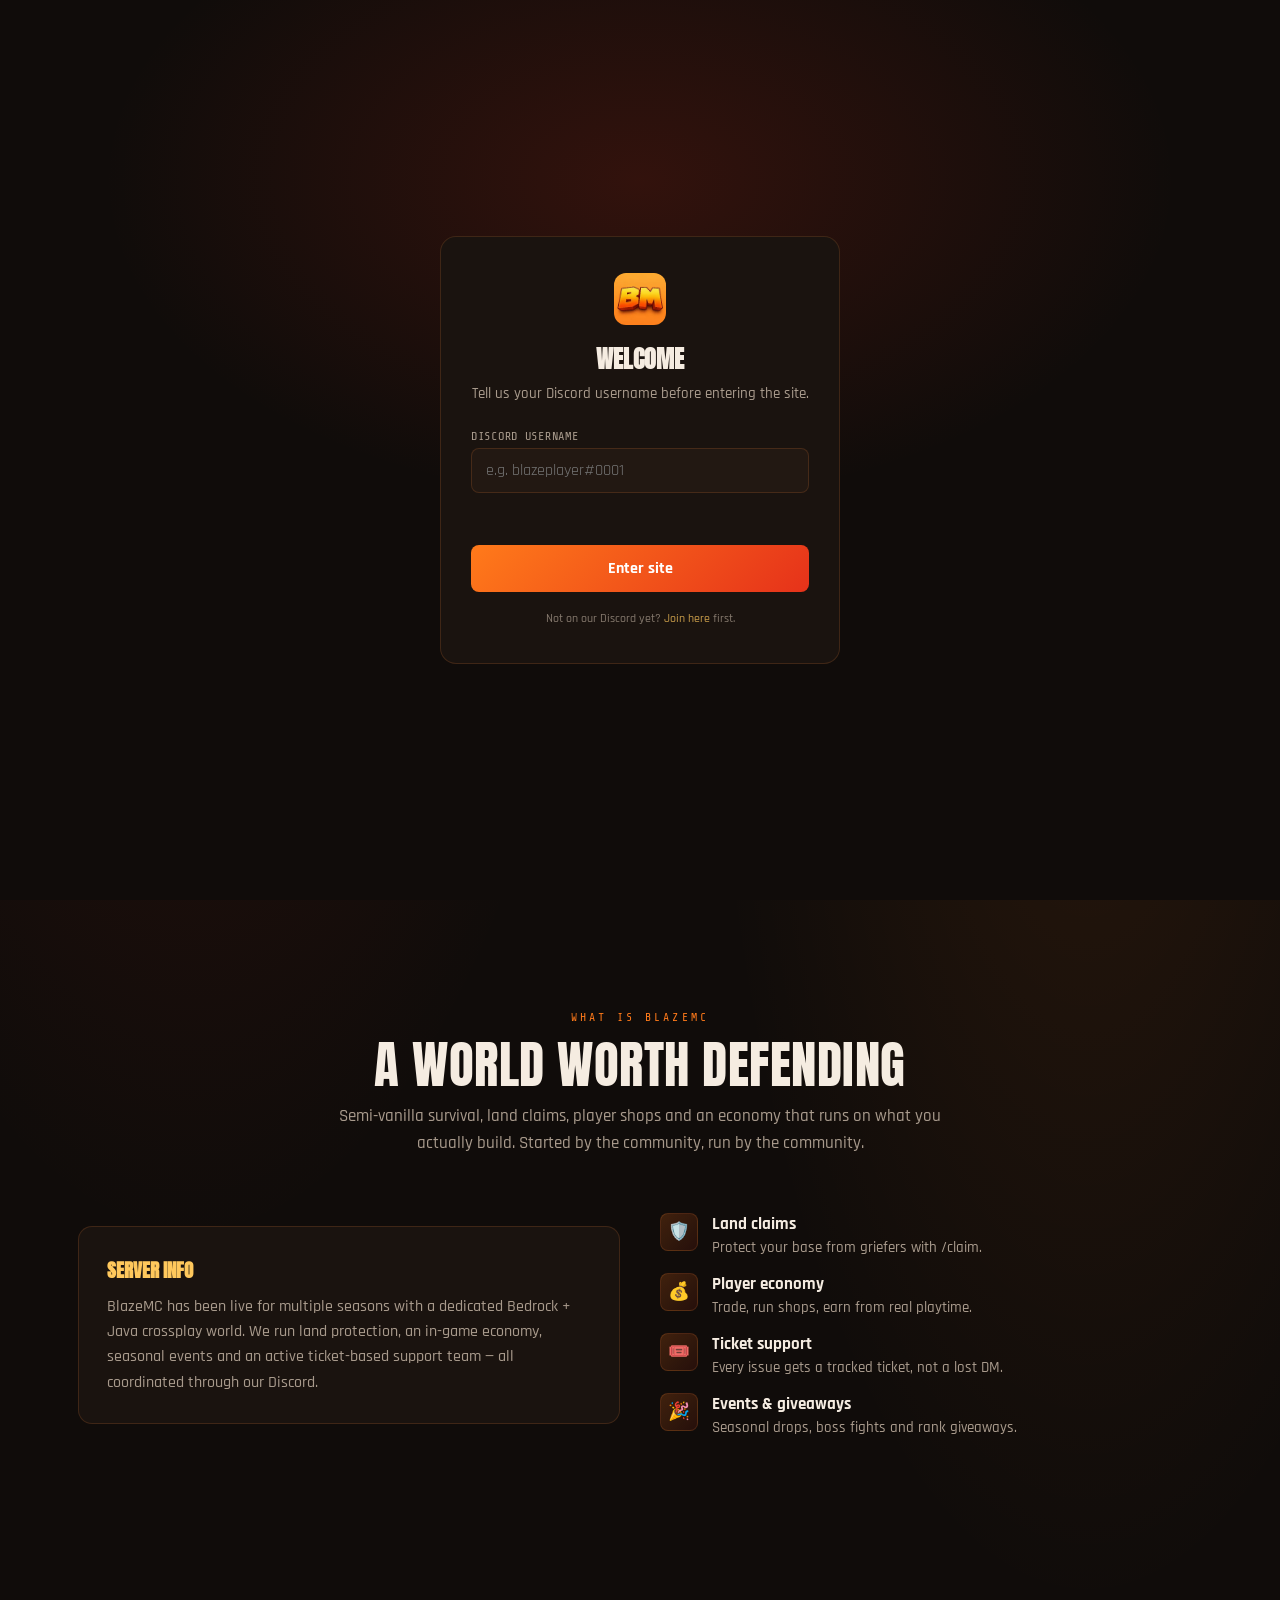
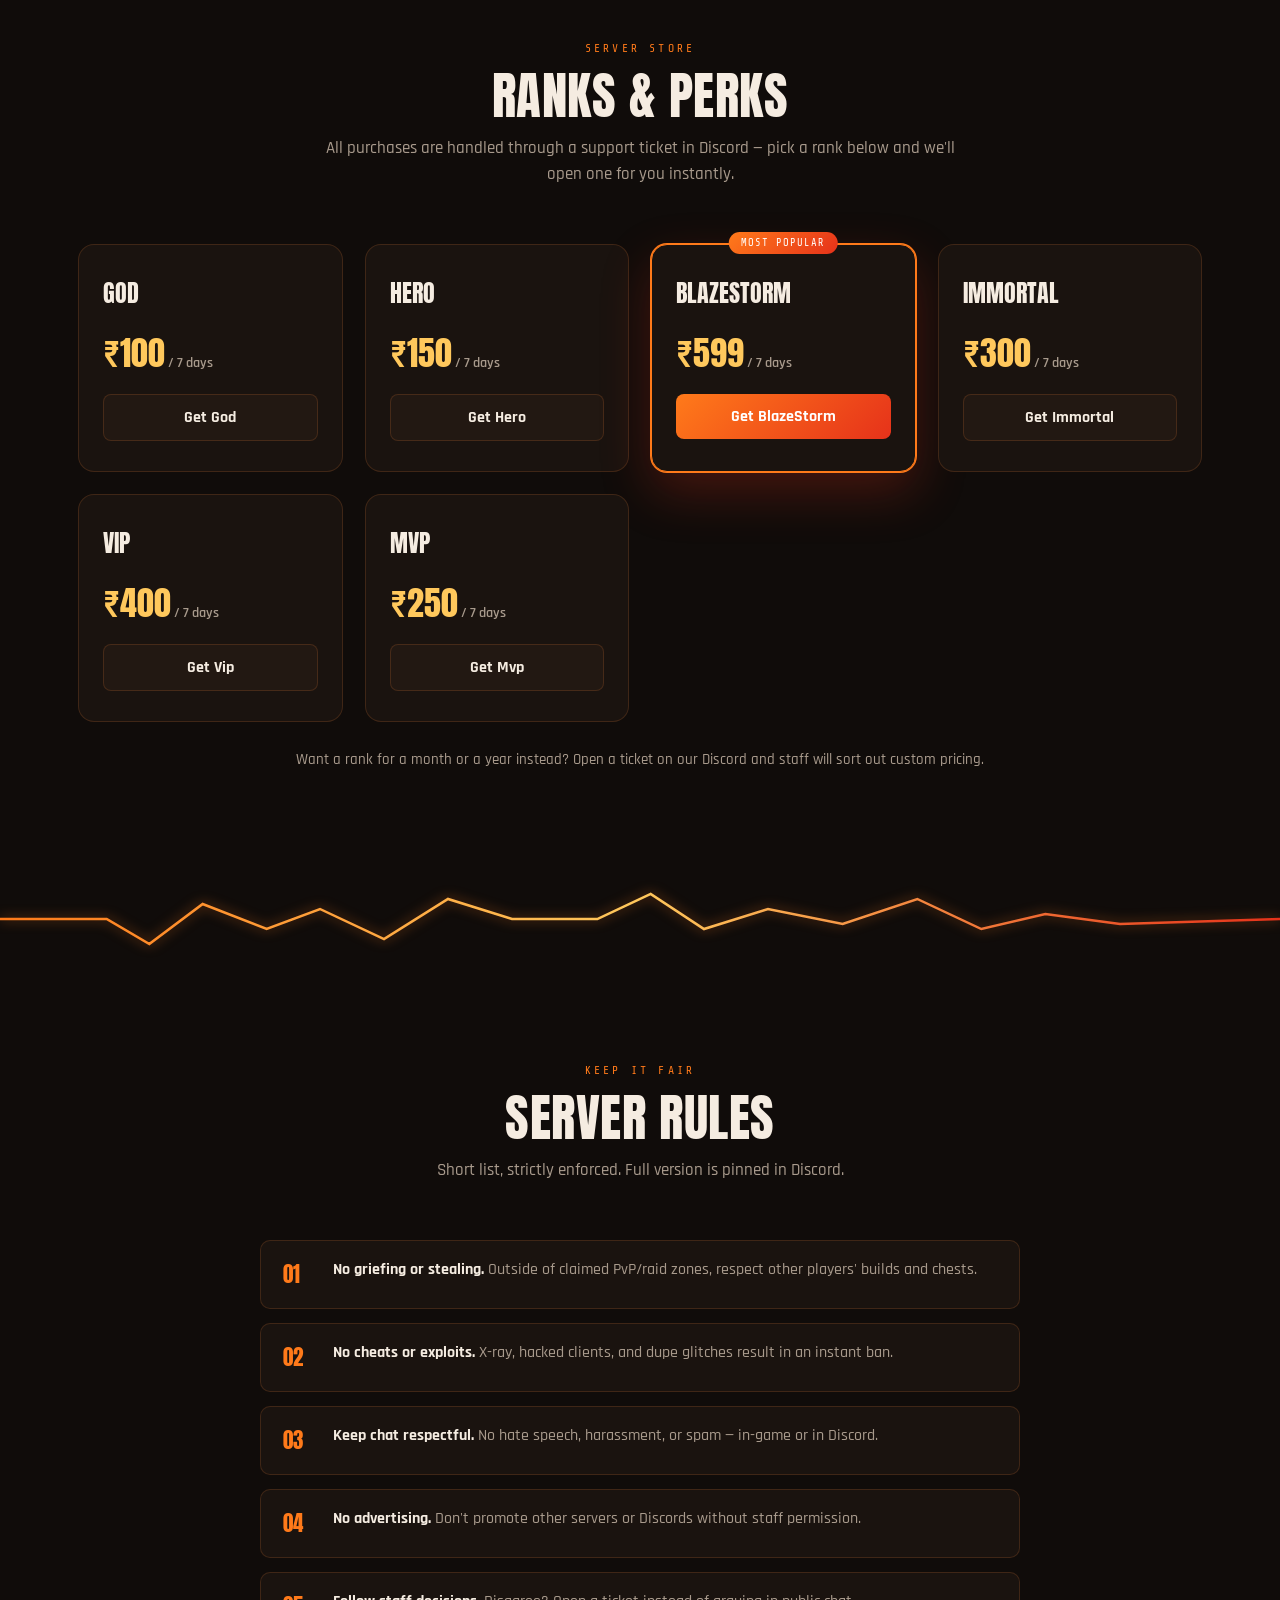
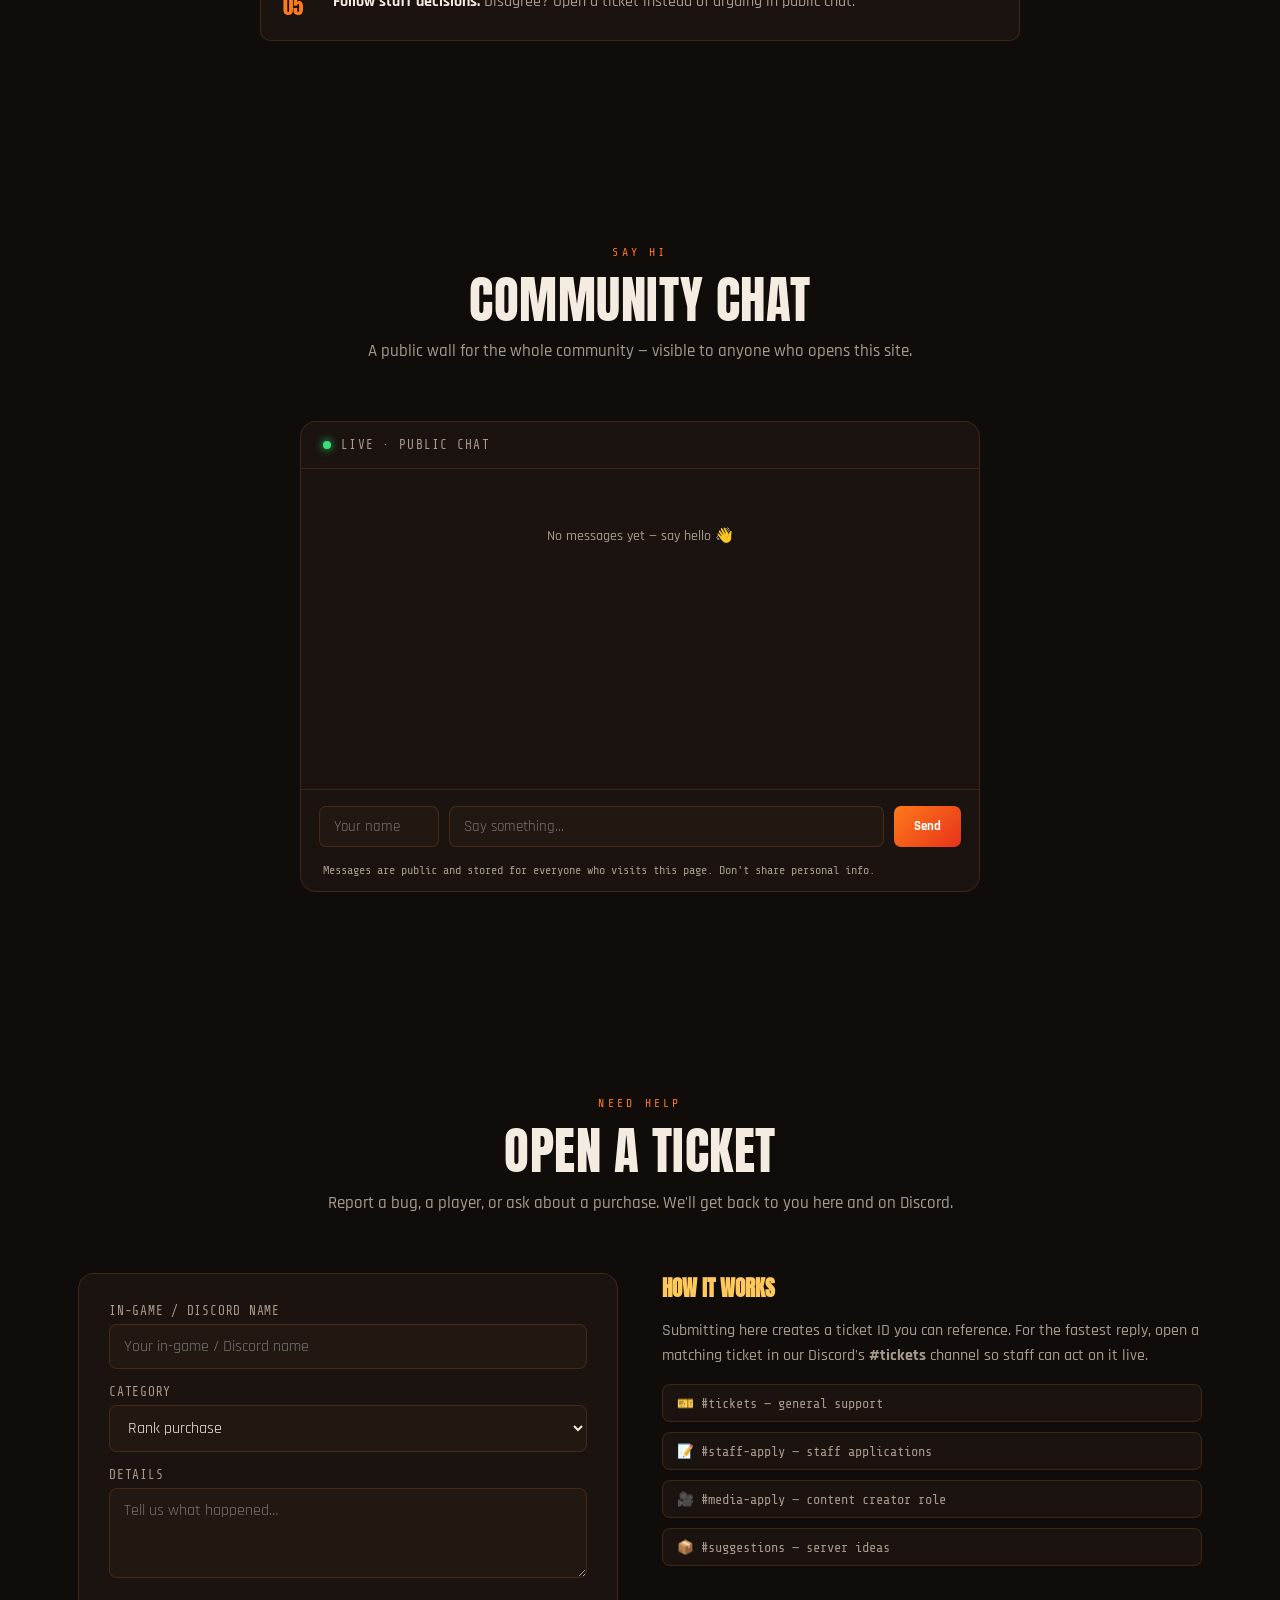
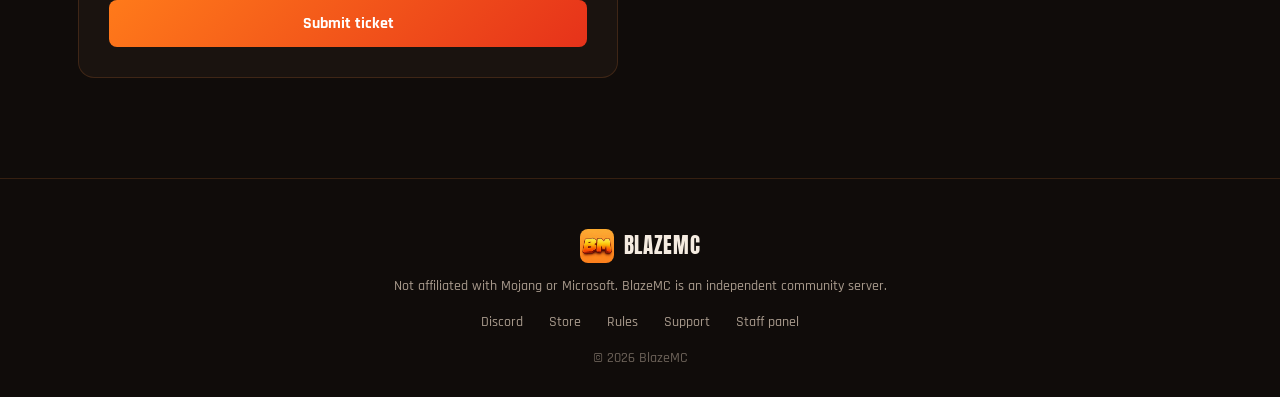
==== index.html @ 469f07b6 "Rename blazemc.html to index.html" ====
<!DOCTYPE html>
<html lang="en">
<head>
<meta charset="UTF-8">
<meta name="viewport" content="width=device-width, initial-scale=1.0">
<title>BlazeMC — Minecraft SMP</title>
<link rel="preconnect" href="https://fonts.googleapis.com">
<link href="https://fonts.googleapis.com/css2?family=Anton&family=Rajdhani:wght@400;500;600;700&family=Share+Tech+Mono&display=swap" rel="stylesheet">
<style>
/* ============================================================
   BLAZEMC — CONFIG IS AT THE TOP OF THE <script> TAG (bottom of file)
   Edit CONFIG there to change name, discord link, ranks, prices, rules.
   ============================================================ */

:root{
  --bg:#100c0a;
  --bg2:#1a130f;
  --bg3:#221812;
  --ember:#ff7a1a;
  --molten:#e6321a;
  --gold:#ffc85c;
  --ash:#a89a8c;
  --text:#f5ece1;
  --line:rgba(255,140,60,0.16);
}
*{box-sizing:border-box; margin:0; padding:0;}
html{scroll-behavior:smooth;}
body{
  background:var(--bg);
  color:var(--text);
  font-family:'Rajdhani', sans-serif;
  font-weight:500;
  overflow-x:hidden;
  position:relative;
  background-image:
    radial-gradient(ellipse 60% 40% at 15% 0%, rgba(230,50,26,0.14), transparent 60%),
    radial-gradient(ellipse 50% 35% at 85% 10%, rgba(255,122,26,0.10), transparent 60%);
}
/* subtle grain so flat gradients don't read as sterile/AI-smooth */
body::before{
  content:"";
  position:fixed; inset:0; z-index:1; pointer-events:none;
  opacity:0.045; mix-blend-mode:overlay;
  background-image:url("data:image/svg+xml;utf8,<svg xmlns='http://www.w3.org/2000/svg' width='120' height='120'><filter id='n'><feTurbulence type='fractalNoise' baseFrequency='0.9' numOctaves='2' stitchTiles='stitch'/></filter><rect width='100%' height='100%' filter='url(%23n)'/></svg>");
}
.logo-mark{width:34px; height:34px; border-radius:8px; display:block; image-rendering:-webkit-optimize-contrast;}
.hidden{display:none !important;}
::selection{background:var(--molten); color:#fff;}
::-webkit-scrollbar{width:10px;}
::-webkit-scrollbar-track{background:var(--bg);}
::-webkit-scrollbar-thumb{background:linear-gradient(var(--ember),var(--molten)); border-radius:6px;}

a{color:inherit; text-decoration:none;}
.eyebrow{
  font-family:'Share Tech Mono', monospace;
  font-size:0.72rem;
  letter-spacing:0.28em;
  text-transform:uppercase;
  color:var(--ember);
}
.display{
  font-family:'Anton', sans-serif;
  font-weight:400;
  text-transform:uppercase;
  letter-spacing:0.01em;
  line-height:0.95;
}
:focus-visible{outline:2px solid var(--gold); outline-offset:3px;}
@media (prefers-reduced-motion: reduce){
  *{animation-duration:0.001ms !important; animation-iteration-count:1 !important; transition-duration:0.001ms !important;}
}

.wrap{max-width:1180px; margin:0 auto; padding:0 28px;}

/* ---------- NAV ---------- */
nav{
  position:fixed; top:0; left:0; right:0; z-index:100;
  backdrop-filter:blur(10px);
  background:rgba(16,12,10,0.72);
  border-bottom:1px solid var(--line);
}
nav .wrap{display:flex; align-items:center; justify-content:space-between; height:68px;}
.brand{display:flex; align-items:center; gap:10px; font-family:'Anton'; font-size:1.3rem; letter-spacing:0.03em;}
.brand .flame{color:var(--ember); font-size:1.4rem;}
.navlinks{display:flex; gap:30px; font-size:0.95rem; font-weight:600;}
.navlinks a{color:var(--ash); transition:color 0.2s;}
.navlinks a:hover{color:var(--gold);}
.nav-cta{
  padding:9px 18px; border-radius:6px;
  background:linear-gradient(135deg,var(--ember),var(--molten));
  font-weight:700; font-size:0.9rem; letter-spacing:0.02em;
  box-shadow:0 4px 18px rgba(230,50,26,0.35);
}
.navtoggle{display:none; flex-direction:column; gap:4px; cursor:pointer; background:none; border:none;}
.navtoggle span{width:22px; height:2px; background:var(--text);}

/* ---------- HERO ---------- */
.hero{position:relative; padding:150px 0 90px; overflow:hidden;}
#embers{position:absolute; inset:0; z-index:0; pointer-events:none;}
.hero .wrap{position:relative; z-index:2; text-align:center;}
.hero .eyebrow{display:block; margin-bottom:18px;}
.hero h1{
  font-size:clamp(3.2rem, 9vw, 6.6rem);
  color:var(--gold);
  -webkit-text-stroke:2px #2a1005;
  text-shadow:
    3px 3px 0 #7a1a0a,
    6px 6px 0 #4d0f06,
    0 0 40px rgba(255,122,26,0.35);
  letter-spacing:0.02em;
}
.hero-brandrow{display:flex; align-items:center; justify-content:center; gap:16px; flex-wrap:wrap;}
.hero-brandrow .logo-mark{width:56px; height:56px; border-radius:12px; box-shadow:0 6px 22px rgba(230,50,26,0.4);}
.hero p.tag{
  max-width:560px; margin:22px auto 0; color:var(--ash); font-size:1.15rem; line-height:1.5;
}
.hero-ctas{display:flex; gap:16px; justify-content:center; margin-top:38px; flex-wrap:wrap;}
.btn{
  display:inline-flex; align-items:center; gap:8px;
  padding:14px 28px; border-radius:8px; font-weight:700; font-size:1rem;
  cursor:pointer; border:none; font-family:'Rajdhani',sans-serif;
  transition:transform 0.15s ease, box-shadow 0.15s ease;
}
.btn:hover{transform:translateY(-2px);}
.btn-primary{
  background:linear-gradient(135deg,var(--ember),var(--molten)); color:#fff;
  box-shadow:0 8px 26px rgba(230,50,26,0.4);
}
.btn-ghost{
  background:transparent; color:var(--text); border:1px solid var(--line);
}
.btn-ghost:hover{border-color:var(--ember); background:rgba(255,122,26,0.08);}

.ip-row{
  margin:14px auto 0; max-width:460px;
  display:flex; align-items:center; gap:10px;
  background:var(--bg2); border:1px solid var(--line); border-radius:10px; padding:10px 10px 10px 18px;
}
.ip-row:first-of-type{margin-top:44px;}
.ip-row .lbl{font-family:'Share Tech Mono'; font-size:0.7rem; color:var(--ash); letter-spacing:0.15em; text-transform:uppercase; display:block;}
.ip-row .val{font-family:'Share Tech Mono'; font-size:1.05rem; color:var(--gold);}
.ip-row button{
  margin-left:auto; background:var(--bg3); color:var(--text); border:1px solid var(--line);
  padding:9px 16px; border-radius:6px; font-weight:700; cursor:pointer; font-family:'Rajdhani';
}
.ip-row button:hover{border-color:var(--ember); color:var(--gold);}

.stats{display:flex; gap:50px; justify-content:center; margin-top:60px; flex-wrap:wrap;}
.stat b{display:block; font-family:'Anton'; font-size:2.1rem; color:var(--gold);}
.stat span{font-size:0.85rem; color:var(--ash); letter-spacing:0.04em;}

/* ---------- CRACK DIVIDER (signature) ---------- */
.crack-divider{position:relative; height:90px; width:100%;}
.crack-divider svg{width:100%; height:100%; display:block;}
.crack-divider path{
  fill:none; stroke:url(#lavaGrad); stroke-width:2.5;
  filter:drop-shadow(0 0 6px rgba(255,122,26,0.6));
}

/* ---------- SECTION SHARED ---------- */
section{padding:100px 0;}
.section-head{text-align:center; max-width:640px; margin:0 auto 56px;}
.section-head h2{font-size:clamp(2.2rem,5vw,3.2rem); margin-top:14px;}
.section-head p{color:var(--ash); margin-top:14px; font-size:1.05rem; line-height:1.6;}

/* ---------- ABOUT ---------- */
.about-grid{display:grid; grid-template-columns:1fr 1fr; gap:40px; align-items:center;}
.about-card{
  background:var(--bg2); border:1px solid var(--line); border-radius:14px; padding:28px;
}
.about-card h3{font-family:'Anton'; font-size:1.2rem; color:var(--gold); margin-bottom:10px; text-transform:uppercase;}
.about-card p{color:var(--ash); line-height:1.6; font-size:0.98rem;}
.feature-list{display:grid; gap:16px;}
.feature-list .f{display:flex; gap:14px; align-items:flex-start;}
.feature-list .icon{
  width:38px; height:38px; flex:none; border-radius:8px;
  background:linear-gradient(135deg,rgba(255,122,26,0.2),rgba(230,50,26,0.1));
  border:1px solid var(--line);
  display:flex; align-items:center; justify-content:center; font-size:1.1rem;
}
.feature-list h4{font-size:1.05rem; margin-bottom:3px;}
.feature-list p{color:var(--ash); font-size:0.92rem;}

/* ---------- RANKS / STORE ---------- */
.rank-grid{display:grid; grid-template-columns:repeat(auto-fit, minmax(230px,1fr)); gap:22px;}
.rank-card{
  position:relative; background:var(--bg2); border:1px solid var(--line); border-radius:16px;
  padding:30px 24px; display:flex; flex-direction:column; gap:16px;
  transition:transform 0.2s ease, border-color 0.2s ease;
}
.rank-card:hover{transform:translateY(-6px); border-color:var(--ember);}
.rank-card.popular{border-color:var(--ember); box-shadow:0 0 0 1px var(--ember), 0 20px 50px rgba(230,50,26,0.25);}
.rank-badge{
  position:absolute; top:-13px; left:50%; transform:translateX(-50%);
  background:linear-gradient(135deg,var(--ember),var(--molten)); color:#fff;
  font-family:'Share Tech Mono'; font-size:0.65rem; letter-spacing:0.1em;
  padding:5px 12px; border-radius:20px; text-transform:uppercase;
}
.rank-name{font-family:'Anton'; font-size:1.5rem; text-transform:uppercase;}
.rank-price{font-family:'Anton'; font-size:2.1rem; color:var(--gold);}
.rank-price span{font-family:'Rajdhani'; font-size:0.85rem; color:var(--ash); font-weight:600;}
.rank-perks{list-style:none; display:grid; gap:9px; flex:1;}
.rank-perks li{font-size:0.92rem; color:var(--ash); padding-left:20px; position:relative;}
.rank-perks li::before{content:"◆"; position:absolute; left:0; color:var(--ember); font-size:0.7rem; top:4px;}
.rank-buy{
  width:100%; padding:12px; border-radius:8px; border:1px solid var(--line);
  background:var(--bg3); color:var(--text); font-weight:700; cursor:pointer; font-family:'Rajdhani'; font-size:1rem;
}
.rank-card.popular .rank-buy{background:linear-gradient(135deg,var(--ember),var(--molten)); border:none; color:#fff;}
.rank-buy:hover{filter:brightness(1.12);}

/* ---------- RULES ---------- */
.rules-list{display:grid; gap:14px; max-width:760px; margin:0 auto;}
.rule{
  display:flex; gap:18px; align-items:flex-start; background:var(--bg2);
  border:1px solid var(--line); border-radius:10px; padding:18px 22px;
}
.rule .num{font-family:'Anton'; color:var(--ember); font-size:1.3rem; flex:none; width:32px;}
.rule p{color:var(--ash); font-size:0.98rem;}
.rule strong{color:var(--text);}

/* ---------- CHAT ---------- */
.chat-box{
  max-width:680px; margin:0 auto; background:var(--bg2); border:1px solid var(--line);
  border-radius:16px; overflow:hidden;
}
.chat-head{
  padding:16px 22px; border-bottom:1px solid var(--line); display:flex; align-items:center; gap:10px;
  font-family:'Share Tech Mono'; font-size:0.8rem; color:var(--ash); text-transform:uppercase; letter-spacing:0.1em;
}
.dot{width:8px; height:8px; border-radius:50%; background:#37e07a; box-shadow:0 0 8px #37e07a;}
.chat-log{height:320px; overflow-y:auto; padding:18px 22px; display:flex; flex-direction:column; gap:12px;}
.msg{max-width:82%;}
.msg .who{font-size:0.8rem; font-weight:700; color:var(--gold);}
.msg .body{
  background:var(--bg3); border:1px solid var(--line); padding:9px 13px; border-radius:0 10px 10px 10px;
  font-size:0.95rem; margin-top:3px; word-break:break-word;
}
.msg .time{font-size:0.68rem; color:var(--ash); margin-top:3px; font-family:'Share Tech Mono';}
.chat-empty{color:var(--ash); font-size:0.9rem; text-align:center; margin-top:40px;}
.chat-form{display:flex; gap:10px; padding:16px 18px; border-top:1px solid var(--line); flex-wrap:wrap;}
.chat-form input[type=text]{
  background:var(--bg3); border:1px solid var(--line); border-radius:7px; padding:10px 14px;
  color:var(--text); font-family:'Rajdhani'; font-size:0.95rem;
}
.chat-form .name-in{width:120px;}
.chat-form .msg-in{flex:1; min-width:160px;}
.chat-form button{
  background:linear-gradient(135deg,var(--ember),var(--molten)); border:none; color:#fff;
  padding:10px 20px; border-radius:7px; font-weight:700; cursor:pointer; font-family:'Rajdhani';
}
.chat-note{font-size:0.75rem; color:var(--ash); padding:0 22px 14px; font-family:'Share Tech Mono';}

/* ---------- TICKETS ---------- */
.ticket-wrap{display:grid; grid-template-columns:1fr 1fr; gap:44px; align-items:start;}
.ticket-form{
  background:var(--bg2); border:1px solid var(--line); border-radius:16px; padding:30px; display:grid; gap:16px;
}
.field label{display:block; font-size:0.8rem; letter-spacing:0.06em; color:var(--ash); margin-bottom:6px; text-transform:uppercase; font-family:'Share Tech Mono';}
.field input, .field select, .field textarea{
  width:100%; background:var(--bg3); border:1px solid var(--line); border-radius:8px;
  padding:11px 14px; color:var(--text); font-family:'Rajdhani'; font-size:1rem;
}
.field textarea{resize:vertical; min-height:90px;}
.ticket-form button{
  background:linear-gradient(135deg,var(--ember),var(--molten)); border:none; color:#fff;
  padding:13px; border-radius:8px; font-weight:700; font-size:1rem; cursor:pointer; font-family:'Rajdhani';
}
.ticket-result{
  margin-top:6px; padding:14px 16px; border-radius:8px; border:1px solid var(--ember);
  background:rgba(255,122,26,0.08); font-size:0.9rem; display:none;
}
.ticket-result.show{display:block;}
.ticket-side h3{font-family:'Anton'; font-size:1.3rem; margin-bottom:14px; text-transform:uppercase; color:var(--gold);}
.ticket-side p{color:var(--ash); line-height:1.6; margin-bottom:16px; font-size:0.98rem;}
.chan-list{display:grid; gap:10px;}
.chan{
  display:flex; align-items:center; gap:10px; background:var(--bg2); border:1px solid var(--line);
  border-radius:8px; padding:10px 14px; font-family:'Share Tech Mono'; font-size:0.85rem; color:var(--ash);
}

/* ---------- FOOTER ---------- */
footer{border-top:1px solid var(--line); padding:50px 0 30px; text-align:center;}
footer .brand{justify-content:center; margin-bottom:14px;}
footer p{color:var(--ash); font-size:0.9rem;}
footer .fl{display:flex; justify-content:center; gap:26px; margin:18px 0; font-size:0.9rem; color:var(--ash);}
footer .fl a:hover{color:var(--gold);}

/* ---------- ADMIN PANEL ---------- */
#adminOverlay{
  position:fixed; inset:0; z-index:998; display:flex; align-items:center; justify-content:center;
  background:rgba(8,6,5,0.86); backdrop-filter:blur(4px); padding:20px;
}
#adminOverlay.hidden{display:none;}
.admin-login-card{
  width:100%; max-width:360px; background:var(--bg2); border:1px solid var(--line); border-radius:16px; padding:32px;
  text-align:center;
}
.admin-login-card h2{font-family:'Anton'; text-transform:uppercase; font-size:1.3rem; margin-bottom:8px;}
.admin-login-card p{color:var(--ash); font-size:0.88rem; margin-bottom:20px;}
.admin-login-card input{
  width:100%; background:var(--bg3); border:1px solid var(--line); border-radius:8px;
  padding:11px 14px; color:var(--text); font-family:'Rajdhani'; font-size:1rem; margin-bottom:12px;
}
.admin-login-card button{
  width:100%; background:linear-gradient(135deg,var(--ember),var(--molten)); border:none; color:#fff;
  padding:12px; border-radius:8px; font-weight:700; cursor:pointer; font-family:'Rajdhani'; font-size:1rem;
}
.admin-err{color:#ff8a7a; font-size:0.82rem; min-height:16px; margin-bottom:6px;}
.admin-dash{
  width:100%; max-width:900px; max-height:88vh; background:var(--bg2); border:1px solid var(--line);
  border-radius:16px; display:flex; flex-direction:column; overflow:hidden;
}
.admin-head{
  display:flex; align-items:center; justify-content:space-between; padding:18px 24px;
  border-bottom:1px solid var(--line);
}
.admin-head h2{font-family:'Anton'; text-transform:uppercase; font-size:1.2rem;}
.admin-close{background:var(--bg3); border:1px solid var(--line); color:var(--text); border-radius:6px; padding:7px 14px; cursor:pointer; font-family:'Rajdhani'; font-weight:700;}
.admin-tabs{display:flex; gap:6px; padding:14px 24px 0;}
.admin-tab{
  background:var(--bg3); border:1px solid var(--line); color:var(--ash); padding:9px 16px; border-radius:7px 7px 0 0;
  cursor:pointer; font-family:'Rajdhani'; font-weight:700; font-size:0.92rem;
}
.admin-tab.active{color:var(--gold); border-color:var(--ember); background:var(--bg2);}
.admin-body{flex:1; overflow-y:auto; padding:20px 24px;}
.admin-pane{display:none;}
.admin-pane.active{display:block;}
.admin-item{
  background:var(--bg3); border:1px solid var(--line); border-radius:10px; padding:14px 16px; margin-bottom:10px;
  display:flex; justify-content:space-between; gap:14px; align-items:flex-start;
}
.admin-item .meta{font-size:0.78rem; color:var(--ash); font-family:'Share Tech Mono'; margin-bottom:4px;}
.admin-item .content{font-size:0.94rem; line-height:1.5;}
.admin-item .badge{display:inline-block; font-size:0.7rem; padding:2px 8px; border-radius:20px; background:rgba(255,122,26,0.15); color:var(--gold); margin-left:8px;}
.admin-item .badge.closed{background:rgba(140,140,140,0.15); color:var(--ash);}
.admin-actions{display:flex; gap:8px; flex:none;}
.admin-actions button{
  background:var(--bg2); border:1px solid var(--line); color:var(--text); border-radius:6px; padding:7px 12px;
  cursor:pointer; font-family:'Rajdhani'; font-weight:700; font-size:0.82rem;
}
.admin-actions button:hover{border-color:var(--ember); color:var(--gold);}
.admin-actions button.danger:hover{border-color:#ff5544; color:#ff8a7a;}
.admin-empty{color:var(--ash); text-align:center; padding:30px 0; font-size:0.92rem;}
.admin-refresh{background:none; border:1px solid var(--line); color:var(--ash); border-radius:6px; padding:6px 12px; cursor:pointer; font-family:'Share Tech Mono'; font-size:0.75rem; margin-bottom:14px;}

/* ---------- ACCESS GATE ---------- */
#accessGate{
  position:fixed; inset:0; z-index:999; display:flex; align-items:center; justify-content:center;
  background:radial-gradient(ellipse 70% 60% at 50% 20%, rgba(230,50,26,0.16), transparent 60%), var(--bg);
  padding:24px;
}
#accessGate.hidden{display:none;}
body.gate-locked{overflow:hidden;}
.gate-card{
  width:100%; max-width:400px; background:var(--bg2); border:1px solid var(--line); border-radius:16px;
  padding:36px 30px; text-align:center;
}
.gate-card .logo-mark{width:52px; height:52px; margin:0 auto 16px; border-radius:12px;}
.gate-card h2{font-family:'Anton'; text-transform:uppercase; font-size:1.5rem; margin-bottom:6px;}
.gate-card p.sub{color:var(--ash); font-size:0.92rem; margin-bottom:24px; line-height:1.5;}
.gate-form{display:grid; gap:14px; text-align:left;}
.gate-form label{font-size:0.75rem; letter-spacing:0.06em; color:var(--ash); text-transform:uppercase; font-family:'Share Tech Mono'; margin-bottom:5px; display:block;}
.gate-form input{
  width:100%; background:var(--bg3); border:1px solid var(--line); border-radius:8px;
  padding:11px 14px; color:var(--text); font-family:'Rajdhani'; font-size:1rem;
}
.gate-form button{
  margin-top:6px; background:linear-gradient(135deg,var(--ember),var(--molten)); border:none; color:#fff;
  padding:13px; border-radius:8px; font-weight:700; font-size:1rem; cursor:pointer; font-family:'Rajdhani';
}
.gate-error{color:#ff8a7a; font-size:0.85rem; min-height:18px; text-align:left;}
.gate-note{margin-top:18px; font-size:0.72rem; color:var(--ash); opacity:0.75; line-height:1.5;}

@media (max-width:780px){
  .navlinks{display:none;}
  .navtoggle{display:flex;}
  .about-grid, .ticket-wrap{grid-template-columns:1fr;}
  .nav-cta, nav .btn-ghost{padding:8px 12px !important; font-size:0.8rem !important;}
  nav .brand span#navBrand{display:none;}
}
</style>
</head>
<body class="gate-locked">

<div id="accessGate">
  <div class="gate-card">
    <img class="logo-mark" id="gateLogo" alt="">
    <h2>Welcome</h2>
    <p class="sub">Tell us your Discord username before entering the site.</p>
    <form class="gate-form" id="gateForm">
      <div>
        <label>Discord username</label>
        <input type="text" id="gateName" required maxlength="32" placeholder="e.g. blazeplayer#0001">
      </div>
      <div class="gate-error" id="gateError"></div>
      <button type="submit">Enter site</button>
    </form>
    <p class="gate-note">Not on our Discord yet? <a href="#" id="gateDiscordLink" target="_blank" rel="noopener" style="color:var(--gold);">Join here</a> first.</p>
  </div>
</div>


<nav>
  <div class="wrap">
    <div class="brand"><img class="logo-mark" id="navLogo" alt=""><span id="navBrand">BLAZEMC</span></div>
    <div class="navlinks">
      <a href="#about">About</a>
      <a href="#ranks">Ranks</a>
      <a href="#rules">Rules</a>
      <a href="#chat">Chat</a>
      <a href="#tickets">Support</a>
    </div>
    <div style="display:flex; align-items:center; gap:10px;">
      <a class="btn-ghost" href="#tickets" style="padding:9px 16px; border-radius:6px; font-size:0.9rem; font-weight:700; border:1px solid var(--line);">🎫 Open Ticket</a>
      <a class="nav-cta" id="navDiscord" target="_blank" rel="noopener">Join Discord</a>
    </div>
  </div>
</nav>

<header class="hero">
  <canvas id="embers"></canvas>
  <div class="wrap">
    <span class="eyebrow">Bedrock &amp; Java · Survival SMP</span>
    <div class="hero-brandrow">
      <img class="logo-mark" id="heroLogo" alt="">
      <h1 class="display" id="heroTitle">BLAZEMC</h1>
    </div>
    <p class="tag" id="heroTag">A survival world built on fire, factions and long friendships. Stack loot, raid rivals, build empires — and never play alone.</p>
    <div class="hero-ctas">
      <a class="btn btn-primary" id="ctaDiscord" target="_blank" rel="noopener">Join the Discord →</a>
      <a class="btn btn-ghost" href="#ranks">See ranks</a>
    </div>
    <div class="ip-row">
      <div>
        <span class="lbl">Java IP 📈</span>
        <span class="val" id="javaIP">ncr.primenodes.in:25568</span>
      </div>
      <button id="copyJavaIP">Copy</button>
    </div>
    <div class="ip-row">
      <div>
        <span class="lbl">Bedrock IP 🔥 &nbsp;·&nbsp; Port</span>
        <span class="val" id="bedrockIP">ncr.primenodes.in &nbsp;·&nbsp; 25568</span>
      </div>
      <button id="copyBedrockIP">Copy</button>
    </div>
    <div class="stats">
      <div class="stat"><b id="statMembers">138+</b><span>Discord members</span></div>
      <div class="stat"><b>24/7</b><span>Uptime</span></div>
      <div class="stat"><b>6</b><span>Ranks in store</span></div>
    </div>
  </div>
</header>

<div class="crack-divider">
  <svg viewBox="0 0 1200 90" preserveAspectRatio="none">
    <defs>
      <linearGradient id="lavaGrad" x1="0" x2="1">
        <stop offset="0" stop-color="#ff7a1a"/>
        <stop offset="0.5" stop-color="#ffc85c"/>
        <stop offset="1" stop-color="#e6321a"/>
      </linearGradient>
    </defs>
    <path d="M0,45 L120,45 L150,20 L180,60 L230,30 L270,50 L330,15 L380,55 L440,45 L520,45 L560,25 L610,60 L680,20 L730,50 L800,45 L870,35 L930,55 L990,25 L1050,45 L1200,45"/>
  </svg>
</div>

<section id="about">
  <div class="wrap">
    <div class="section-head">
      <span class="eyebrow">What is BlazeMC</span>
      <h2 class="display">A world worth defending</h2>
      <p>Semi-vanilla survival, land claims, player shops and an economy that runs on what you actually build. Started by the community, run by the community.</p>
    </div>
    <div class="about-grid">
      <div class="about-card">
        <h3>Server info</h3>
        <p id="aboutText">BlazeMC has been live for multiple seasons with a dedicated Bedrock + Java crossplay world. We run land protection, an in-game economy, seasonal events and an active ticket-based support team — all coordinated through our Discord.</p>
      </div>
      <div class="feature-list">
        <div class="f"><div class="icon">🛡️</div><div><h4>Land claims</h4><p>Protect your base from griefers with /claim.</p></div></div>
        <div class="f"><div class="icon">💰</div><div><h4>Player economy</h4><p>Trade, run shops, earn from real playtime.</p></div></div>
        <div class="f"><div class="icon">🎟️</div><div><h4>Ticket support</h4><p>Every issue gets a tracked ticket, not a lost DM.</p></div></div>
        <div class="f"><div class="icon">🎉</div><div><h4>Events &amp; giveaways</h4><p>Seasonal drops, boss fights and rank giveaways.</p></div></div>
      </div>
    </div>
  </div>
</section>

<section id="ranks">
  <div class="wrap">
    <div class="section-head">
      <span class="eyebrow">Server store</span>
      <h2 class="display">Ranks &amp; perks</h2>
      <p>All purchases are handled through a support ticket in Discord — pick a rank below and we'll open one for you instantly.</p>
    </div>
    <div class="rank-grid" id="rankGrid"></div>
    <p style="text-align:center; color:var(--ash); margin-top:28px; font-size:0.95rem;" id="rankNote"></p>
  </div>
</section>

<div class="crack-divider">
  <svg viewBox="0 0 1200 90" preserveAspectRatio="none">
    <path d="M0,50 L100,50 L140,75 L190,35 L250,60 L300,40 L360,70 L420,30 L480,50 L560,50 L610,25 L660,60 L720,40 L790,55 L860,30 L920,60 L980,45 L1050,55 L1200,50" stroke="url(#lavaGrad)"/>
  </svg>
</div>

<section id="rules">
  <div class="wrap">
    <div class="section-head">
      <span class="eyebrow">Keep it fair</span>
      <h2 class="display">Server rules</h2>
      <p>Short list, strictly enforced. Full version is pinned in Discord.</p>
    </div>
    <div class="rules-list" id="rulesList"></div>
  </div>
</section>

<section id="chat">
  <div class="wrap">
    <div class="section-head">
      <span class="eyebrow">Say hi</span>
      <h2 class="display">Community chat</h2>
      <p>A public wall for the whole community — visible to anyone who opens this site.</p>
    </div>
    <div class="chat-box">
      <div class="chat-head"><span class="dot"></span> live · public chat</div>
      <div class="chat-log" id="chatLog"><div class="chat-empty">Loading messages…</div></div>
      <div class="chat-form">
        <input type="text" class="name-in" id="chatName" placeholder="Your name" maxlength="18">
        <input type="text" class="msg-in" id="chatMsg" placeholder="Say something…" maxlength="240">
        <button id="chatSend">Send</button>
      </div>
      <div class="chat-note">Messages are public and stored for everyone who visits this page. Don't share personal info.</div>
    </div>
  </div>
</section>

<section id="tickets">
  <div class="wrap">
    <div class="section-head">
      <span class="eyebrow">Need help</span>
      <h2 class="display">Open a ticket</h2>
      <p>Report a bug, a player, or ask about a purchase. We'll get back to you here and on Discord.</p>
    </div>
    <div class="ticket-wrap">
      <form class="ticket-form" id="ticketForm">
        <div class="field">
          <label>In-game / Discord name</label>
          <input type="text" id="tName" required maxlength="30" placeholder="Your in-game / Discord name">
        </div>
        <div class="field">
          <label>Category</label>
          <select id="tCategory">
            <option>Rank purchase</option>
            <option>Bug report</option>
            <option>Player report</option>
            <option>Ban appeal</option>
            <option>Other</option>
          </select>
        </div>
        <div class="field">
          <label>Details</label>
          <textarea id="tDetails" required placeholder="Tell us what happened…"></textarea>
        </div>
        <button type="submit">Submit ticket</button>
        <div class="ticket-result" id="ticketResult"></div>
      </form>
      <div class="ticket-side">
        <h3>How it works</h3>
        <p>Submitting here creates a ticket ID you can reference. For the fastest reply, open a matching ticket in our Discord's <strong>#tickets</strong> channel so staff can act on it live.</p>
        <div class="chan-list">
          <div class="chan">🎫 #tickets — general support</div>
          <div class="chan">📝 #staff-apply — staff applications</div>
          <div class="chan">🎥 #media-apply — content creator role</div>
          <div class="chan">📦 #suggestions — server ideas</div>
        </div>
      </div>
    </div>
  </div>
</section>

<footer>
  <div class="wrap">
    <div class="brand"><img class="logo-mark" id="footLogo" alt=""><span id="footBrand">BLAZEMC</span></div>
    <p>Not affiliated with Mojang or Microsoft. BlazeMC is an independent community server.</p>
    <div class="fl">
      <a id="footDiscord" target="_blank" rel="noopener">Discord</a>
      <a href="#ranks">Store</a>
      <a href="#rules">Rules</a>
      <a href="#tickets">Support</a>
      <a href="#" id="adminOpenLink">Staff panel</a>
    </div>
    <p style="opacity:0.6">© 2026 BlazeMC</p>
  </div>
</footer>

<div id="adminOverlay" class="hidden">
  <div class="admin-login-card" id="adminLoginCard">
    <h2>Staff panel</h2>
    <p>Enter the staff password to view tickets, chat and visitors.</p>
    <div class="admin-err" id="adminErr"></div>
    <input type="password" id="adminPassword" placeholder="Staff password">
    <button id="adminLoginBtn">Login</button>
    <button id="adminCancelBtn" style="background:transparent; color:var(--ash); margin-top:8px; box-shadow:none;">Cancel</button>
  </div>

  <div class="admin-dash hidden" id="adminDash">
    <div class="admin-head">
      <h2>Staff panel</h2>
      <button class="admin-close" id="adminCloseBtn">Close</button>
    </div>
    <div class="admin-tabs">
      <button class="admin-tab active" data-pane="paneTickets">Tickets</button>
      <button class="admin-tab" data-pane="paneChat">Chat</button>
      <button class="admin-tab" data-pane="paneVisitors">Visitors</button>
      <button class="admin-tab" data-pane="paneSettings">Settings</button>
    </div>
    <div class="admin-body">
      <div class="admin-pane active" id="paneTickets">
        <button class="admin-refresh" data-refresh="ticket">↻ Refresh</button>
        <div id="ticketListAdmin"></div>
      </div>
      <div class="admin-pane" id="paneChat">
        <button class="admin-refresh" data-refresh="chat">↻ Refresh</button>
        <div id="chatListAdmin"></div>
      </div>
      <div class="admin-pane" id="paneVisitors">
        <button class="admin-refresh" data-refresh="visitors">↻ Refresh</button>
        <div id="visitorListAdmin"></div>
      </div>
      <div class="admin-pane" id="paneSettings">
        <div class="field"><label>Server name</label><input type="text" id="setServerName"></div>
        <div class="field"><label>Discord invite link</label><input type="text" id="setDiscordInvite"></div>
        <div class="field"><label>Discord webhook URL (for tickets — from Channel Settings → Integrations → Webhooks, not an invite link)</label><input type="text" id="setWebhook" placeholder="https://discord.com/api/webhooks/..."></div>
        <div class="field"><label>Java IP</label><input type="text" id="setJavaIP"></div>
        <div class="field" style="display:flex; gap:10px;">
          <div style="flex:1"><label>Bedrock IP</label><input type="text" id="setBedrockIP"></div>
          <div style="flex:1"><label>Bedrock port</label><input type="text" id="setBedrockPort"></div>
        </div>
        <div class="field"><label>Discord member count text</label><input type="text" id="setMemberCount"></div>
        <div class="field"><label>Hero tagline</label><textarea id="setTagline"></textarea></div>
        <div class="field"><label>About text</label><textarea id="setAbout"></textarea></div>
        <div class="field"><label>Rank duration label (e.g. "7 days")</label><input type="text" id="setRankDuration"></div>
        <div class="field"><label>Monthly/Yearly note</label><textarea id="setRankNote"></textarea></div>

        <h3 style="font-family:'Anton'; color:var(--gold); margin:22px 0 10px; text-transform:uppercase; font-size:1.05rem;">Ranks</h3>
        <div id="setRanksList"></div>
        <button class="admin-refresh" id="addRankBtn" style="margin-top:4px;">+ Add rank</button>

        <h3 style="font-family:'Anton'; color:var(--gold); margin:26px 0 10px; text-transform:uppercase; font-size:1.05rem;">Rules</h3>
        <div id="setRulesList"></div>
        <button class="admin-refresh" id="addRuleBtn" style="margin-top:4px;">+ Add rule</button>

        <h3 style="font-family:'Anton'; color:var(--gold); margin:26px 0 10px; text-transform:uppercase; font-size:1.05rem;">Staff password</h3>
        <div class="field"><label>Staff panel password</label><input type="text" id="setAdminPassword"></div>

        <div style="display:flex; gap:10px; margin-top:20px;">
          <button type="button" id="saveSettingsBtn" style="flex:1; background:linear-gradient(135deg,var(--ember),var(--molten)); border:none; color:#fff; padding:13px; border-radius:8px; font-weight:700; cursor:pointer; font-family:'Rajdhani'; font-size:1rem;">Save changes</button>
          <button type="button" id="resetSettingsBtn" style="background:var(--bg3); border:1px solid var(--line); color:var(--ash); padding:13px 18px; border-radius:8px; cursor:pointer; font-family:'Rajdhani'; font-weight:700;">Reset to defaults</button>
        </div>
        <div class="ticket-result" id="settingsResult" style="margin-top:14px;"></div>
      </div>
    </div>
  </div>
</div>

<script>
/* ============================================================
   DEFAULT_CONFIG — starting values. Once staff save changes from
   the Staff Panel → Settings tab, the live CONFIG is loaded from
   shared storage instead, so the site can be fully reconfigured
   without touching this file.
   ============================================================ */
const DEFAULT_CONFIG = {
  serverName: "BlazeMC",
  discordInvite: "https://discord.gg/RFeYJwdECh",
  javaIP: "ncr.primenodes.in:25568",
  bedrockIP: "ncr.primenodes.in",
  bedrockPort: "25568",
  memberCount: "138+",
  discordWebhookUrl: "", // paste a Discord channel webhook URL (Channel Settings → Integrations → Webhooks) to send tickets straight into Discord — an invite link cannot be used for this
  adminPassword: "Rishu@7476", // staff panel login (client-side only, see note in chat)
  heroTagline: "A survival world built on fire, factions and long friendships. Stack loot, raid rivals, build empires — and never play alone.",
  aboutText: "BlazeMC has been live for multiple seasons with a dedicated Bedrock + Java crossplay world. We run land protection, an in-game economy, seasonal events and an active ticket-based support team — all coordinated through our Discord.",
  ranks: [
    { name:"God", price:100 },
    { name:"Hero", price:150 },
    { name:"BlazeStorm", price:599, popular:true },
    { name:"Immortal", price:300 },
    { name:"Vip", price:400 },
    { name:"Mvp", price:250 }
  ],
  rankDuration: "7 days",
  rankNote: "Want a rank for a month or a year instead? Open a ticket on our Discord and staff will sort out custom pricing.",
  rules: [
    { title:"No griefing or stealing", body:"Outside of claimed PvP/raid zones, respect other players' builds and chests." },
    { title:"No cheats or exploits", body:"X-ray, hacked clients, and dupe glitches result in an instant ban." },
    { title:"Keep chat respectful", body:"No hate speech, harassment, or spam — in-game or in Discord." },
    { title:"No advertising", body:"Don't promote other servers or Discords without staff permission." },
    { title:"Follow staff decisions", body:"Disagree? Open a ticket instead of arguing in public chat." }
  ]
};
const SITE_CONFIG_KEY = 'blazemc-site-config';
let CONFIG = JSON.parse(JSON.stringify(DEFAULT_CONFIG));

async function loadSiteConfig(){
  try{
    const res = await window.storage.get(SITE_CONFIG_KEY, true);
    if(res){
      const saved = JSON.parse(res.value);
      CONFIG = Object.assign({}, DEFAULT_CONFIG, saved);
    }
  }catch(e){ /* no saved config yet — keep defaults */ }
}
async function saveSiteConfig(newConfig){
  CONFIG = newConfig;
  await window.storage.set(SITE_CONFIG_KEY, JSON.stringify(newConfig), true);
}

const LOGO_SRC = "[data-uri]";
[ 'navLogo','heroLogo','footLogo','gateLogo' ].forEach(id=>{
  document.getElementById(id).src = LOGO_SRC;
});
let favicon = document.createElement('link');
favicon.rel = 'icon'; favicon.href = LOGO_SRC;
document.head.appendChild(favicon);

function wireCopy(btnId, text){
  document.getElementById(btnId).onclick = ()=>{
    navigator.clipboard.writeText(text).then(()=>{
      const b = document.getElementById(btnId);
      const old = b.textContent; b.textContent = "Copied!";
      setTimeout(()=>b.textContent=old, 1500);
    });
  };
}

function openRankTicket(rank){
  document.getElementById('tCategory').value = "Rank purchase";
  document.getElementById('tDetails').value = `I'd like to purchase the ${rank.name} rank (₹${rank.price} / ${CONFIG.rankDuration}).`;
  document.getElementById('tickets').scrollIntoView({behavior:'smooth'});
  document.getElementById('tName').focus();
}

// Applies the current CONFIG to every part of the page. Safe to call again after a Staff Panel save.
function renderSite(){
  document.getElementById('navBrand').textContent = CONFIG.serverName.toUpperCase();
  document.getElementById('footBrand').textContent = CONFIG.serverName.toUpperCase();
  document.getElementById('heroTitle').textContent = CONFIG.serverName.toUpperCase();
  document.getElementById('heroTag').textContent = CONFIG.heroTagline;
  document.getElementById('aboutText').textContent = CONFIG.aboutText;
  document.getElementById('javaIP').textContent = CONFIG.javaIP;
  document.getElementById('bedrockIP').innerHTML = `${CONFIG.bedrockIP} &nbsp;·&nbsp; ${CONFIG.bedrockPort}`;
  document.getElementById('statMembers').textContent = CONFIG.memberCount;
  document.getElementById('rankNote').textContent = CONFIG.rankNote;
  document.title = CONFIG.serverName + " — Minecraft SMP";
  [ 'navDiscord','ctaDiscord','footDiscord','gateDiscordLink' ].forEach(id=>{
    document.getElementById(id).href = CONFIG.discordInvite;
  });

  wireCopy('copyJavaIP', CONFIG.javaIP);
  wireCopy('copyBedrockIP', `${CONFIG.bedrockIP}:${CONFIG.bedrockPort}`);

  const rankGrid = document.getElementById('rankGrid');
  rankGrid.innerHTML = '';
  CONFIG.ranks.forEach(r=>{
    const card = document.createElement('div');
    card.className = 'rank-card' + (r.popular ? ' popular' : '');
    card.innerHTML = `
      ${r.popular ? '<div class="rank-badge">Most popular</div>' : ''}
      <div class="rank-name">${r.name}</div>
      <div class="rank-price">₹${r.price}<span> / ${CONFIG.rankDuration}</span></div>
      <button class="rank-buy">Get ${r.name}</button>
    `;
    card.querySelector('.rank-buy').onclick = ()=> openRankTicket(r);
    rankGrid.appendChild(card);
  });

  const rulesList = document.getElementById('rulesList');
  rulesList.innerHTML = '';
  CONFIG.rules.forEach((r,i)=>{
    const el = document.createElement('div');
    el.className = 'rule';
    el.innerHTML = `<div class="num">${String(i+1).padStart(2,'0')}</div><p><strong>${r.title}.</strong> ${r.body}</p>`;
    rulesList.appendChild(el);
  });
}

renderSite(); // paint immediately with defaults
loadSiteConfig().then(renderSite); // then refresh with any saved staff changes

// Ember particle canvas
const canvas = document.getElementById('embers');
const ctx = canvas.getContext('2d');
let W,H,particles=[];
function resize(){
  W = canvas.width = canvas.offsetParent ? canvas.parentElement.offsetWidth : window.innerWidth;
  H = canvas.height = canvas.parentElement.offsetHeight;
}
function makeParticle(){
  return { x:Math.random()*W, y:H+10, r:1+Math.random()*2.4, s:0.4+Math.random()*1.1, drift:(Math.random()-0.5)*0.6, a:0.3+Math.random()*0.5 };
}
function initParticles(){ particles = Array.from({length: window.innerWidth<700?26:50}, makeParticle); }
function animate(){
  ctx.clearRect(0,0,W,H);
  particles.forEach(p=>{
    p.y -= p.s; p.x += p.drift;
    if(p.y < -10){ Object.assign(p, makeParticle(), {y:H+10}); }
    ctx.beginPath();
    ctx.arc(p.x,p.y,p.r,0,Math.PI*2);
    ctx.fillStyle = `rgba(255,${120+Math.random()*60|0},40,${p.a})`;
    ctx.shadowColor = 'rgba(255,122,26,0.8)';
    ctx.shadowBlur = 6;
    ctx.fill();
  });
  requestAnimationFrame(animate);
}
const reduceMotion = window.matchMedia('(prefers-reduced-motion: reduce)').matches;
window.addEventListener('resize', resize);
resize(); initParticles();
if(!reduceMotion) animate();

// Mobile nav toggle (simple show/hide fallback if needed later)

/* ============================================================
   ACCESS GATE — just asks for a Discord username
   ============================================================ */
document.getElementById('gateForm').addEventListener('submit', async (e)=>{
  e.preventDefault();
  const discordName = document.getElementById('gateName').value.trim();
  const errBox = document.getElementById('gateError');
  if(!discordName){
    errBox.textContent = "Please enter your Discord username.";
    return;
  }
  errBox.textContent = "";
  document.getElementById('accessGate').classList.add('hidden');
  document.body.classList.remove('gate-locked');
  try{
    const res = await window.storage.get('blazemc-visitors', true);
    const list = res ? JSON.parse(res.value) : [];
    list.push({ discordName, ts: Date.now() });
    await window.storage.set('blazemc-visitors', JSON.stringify(list.slice(-500)), true);
  }catch(err){ /* non-blocking */ }
});

const CHAT_KEY = 'blazemc-chat-messages';
const chatLog = document.getElementById('chatLog');

async function loadChat(){
  try{
    const res = await window.storage.get(CHAT_KEY, true);
    const list = res ? JSON.parse(res.value) : [];
    renderChat(list);
  }catch(e){
    renderChat([]);
  }
}
function renderChat(list){
  if(!list.length){
    chatLog.innerHTML = '<div class="chat-empty">No messages yet — say hello 👋</div>';
    return;
  }
  chatLog.innerHTML = list.slice(-60).map(m=>`
    <div class="msg">
      <div class="who">${escapeHTML(m.name)}</div>
      <div class="body">${escapeHTML(m.text)}</div>
      <div class="time">${new Date(m.ts).toLocaleString()}</div>
    </div>
  `).join('');
  chatLog.scrollTop = chatLog.scrollHeight;
}
function escapeHTML(s){
  return s.replace(/[&<>"']/g, c=>({'&':'&amp;','<':'&lt;','>':'&gt;','"':'&quot;',"'":'&#39;'}[c]));
}
async function sendChat(){
  const nameEl = document.getElementById('chatName');
  const msgEl = document.getElementById('chatMsg');
  const name = nameEl.value.trim() || 'Guest';
  const text = msgEl.value.trim();
  if(!text) return;
  try{
    const res = await window.storage.get(CHAT_KEY, true);
    const list = res ? JSON.parse(res.value) : [];
    list.push({ name, text, ts: Date.now() });
    await window.storage.set(CHAT_KEY, JSON.stringify(list.slice(-200)), true);
    msgEl.value = '';
    renderChat(list);
  }catch(e){
    console.error('Chat send failed', e);
  }
}
document.getElementById('chatSend').addEventListener('click', sendChat);
document.getElementById('chatMsg').addEventListener('keydown', e=>{ if(e.key==='Enter') sendChat(); });
loadChat();
setInterval(loadChat, 6000);

/* ============================================================
   TICKETS — posted straight into Discord via webhook
   ============================================================ */
const TICKET_KEY = 'blazemc-tickets';

async function sendTicketToDiscord(ticket){
  if(!CONFIG.discordWebhookUrl) return false;
  try{
    await fetch(CONFIG.discordWebhookUrl, {
      method:'POST',
      headers:{'Content-Type':'application/json'},
      body: JSON.stringify({
        embeds:[{
          title: `🎫 New Ticket — ${ticket.id}`,
          color: 0xff7a1a,
          fields:[
            { name:'Name', value: ticket.name, inline:true },
            { name:'Category', value: ticket.category, inline:true },
            { name:'Details', value: ticket.details.slice(0,1000) }
          ],
          timestamp: new Date(ticket.ts).toISOString()
        }]
      })
    });
    return true;
  }catch(err){
    console.error('Discord webhook failed', err);
    return false;
  }
}

document.getElementById('ticketForm').addEventListener('submit', async (e)=>{
  e.preventDefault();
  const name = document.getElementById('tName').value.trim();
  const category = document.getElementById('tCategory').value;
  const details = document.getElementById('tDetails').value.trim();
  if(!name || !details) return;
  const id = 'BM-' + Math.random().toString(36).slice(2,7).toUpperCase();
  const ticket = { id, name, category, details, ts: Date.now(), status:'open' };

  const sentToDiscord = await sendTicketToDiscord(ticket);

  try{
    const res = await window.storage.get(TICKET_KEY, true);
    const list = res ? JSON.parse(res.value) : [];
    list.push(ticket);
    await window.storage.set(TICKET_KEY, JSON.stringify(list.slice(-500)), true);
  }catch(err){
    console.error('Ticket save failed', err);
  }

  const box = document.getElementById('ticketResult');
  box.classList.add('show');
  box.innerHTML = sentToDiscord
    ? `Ticket <strong>${id}</strong> sent straight to our Discord — staff will pick it up from #tickets shortly.`
    : `Ticket <strong>${id}</strong> created for <strong>${category}</strong>. Open a matching ticket in <a href="${CONFIG.discordInvite}" target="_blank" rel="noopener" style="color:var(--gold); text-decoration:underline;">our Discord's #tickets</a> and mention this ID so staff can follow up.`;
  e.target.reset();
});

/* ============================================================
   ADMIN / STAFF PANEL
   Client-side login only — good enough to keep casual visitors
   out, not a substitute for real auth. Anyone reading the page
   source can see CONFIG.adminPassword.
   ============================================================ */
const adminOverlay = document.getElementById('adminOverlay');
const adminLoginCard = document.getElementById('adminLoginCard');
const adminDash = document.getElementById('adminDash');

document.getElementById('adminOpenLink').addEventListener('click', (e)=>{
  e.preventDefault();
  adminOverlay.classList.remove('hidden');
  adminLoginCard.classList.remove('hidden');
  adminDash.classList.add('hidden');
  document.getElementById('adminPassword').value = '';
  document.getElementById('adminErr').textContent = '';
});
document.getElementById('adminCancelBtn').addEventListener('click', ()=> adminOverlay.classList.add('hidden'));
document.getElementById('adminCloseBtn').addEventListener('click', ()=> adminOverlay.classList.add('hidden'));

document.getElementById('adminLoginBtn').addEventListener('click', ()=>{
  const val = document.getElementById('adminPassword').value;
  if(val !== CONFIG.adminPassword){
    document.getElementById('adminErr').textContent = 'Wrong password.';
    return;
  }
  adminLoginCard.classList.add('hidden');
  adminDash.classList.remove('hidden');
  loadTicketsAdmin();
  loadChatAdmin();
  loadVisitorsAdmin();
  populateSettingsForm();
});

document.querySelectorAll('.admin-tab').forEach(tab=>{
  tab.addEventListener('click', ()=>{
    document.querySelectorAll('.admin-tab').forEach(t=>t.classList.remove('active'));
    document.querySelectorAll('.admin-pane').forEach(p=>p.classList.remove('active'));
    tab.classList.add('active');
    document.getElementById(tab.dataset.pane).classList.add('active');
  });
});

document.querySelectorAll('.admin-refresh').forEach(btn=>{
  btn.addEventListener('click', ()=>{
    if(btn.dataset.refresh === 'ticket') loadTicketsAdmin();
    if(btn.dataset.refresh === 'chat') loadChatAdmin();
    if(btn.dataset.refresh === 'visitors') loadVisitorsAdmin();
  });
});

async function loadTicketsAdmin(){
  const box = document.getElementById('ticketListAdmin');
  box.innerHTML = '<div class="admin-empty">Loading…</div>';
  try{
    const res = await window.storage.get(TICKET_KEY, true);
    const list = res ? JSON.parse(res.value) : [];
    if(!list.length){ box.innerHTML = '<div class="admin-empty">No tickets yet.</div>'; return; }
    box.innerHTML = list.slice().reverse().map(t => `
      <div class="admin-item" data-id="${t.id}">
        <div>
          <div class="meta">${t.id} · ${new Date(t.ts).toLocaleString()} <span class="badge ${t.status==='closed'?'closed':''}">${t.status}</span></div>
          <div class="content"><strong>${escapeHTML(t.name)}</strong> — ${escapeHTML(t.category)}<br>${escapeHTML(t.details)}</div>
        </div>
        <div class="admin-actions">
          <button data-action="toggle">${t.status==='closed' ? 'Reopen' : 'Close'}</button>
          <button data-action="delete" class="danger">Delete</button>
        </div>
      </div>
    `).join('');
    box.querySelectorAll('.admin-item').forEach(item=>{
      const id = item.dataset.id;
      item.querySelector('[data-action="toggle"]').addEventListener('click', ()=> toggleTicket(id));
      item.querySelector('[data-action="delete"]').addEventListener('click', ()=> deleteTicket(id));
    });
  }catch(e){ box.innerHTML = '<div class="admin-empty">No tickets yet.</div>'; }
}
async function toggleTicket(id){
  const res = await window.storage.get(TICKET_KEY, true);
  const list = res ? JSON.parse(res.value) : [];
  const t = list.find(x=>x.id===id);
  if(t) t.status = t.status==='closed' ? 'open' : 'closed';
  await window.storage.set(TICKET_KEY, JSON.stringify(list), true);
  loadTicketsAdmin();
}
async function deleteTicket(id){
  const res = await window.storage.get(TICKET_KEY, true);
  const list = (res ? JSON.parse(res.value) : []).filter(x=>x.id!==id);
  await window.storage.set(TICKET_KEY, JSON.stringify(list), true);
  loadTicketsAdmin();
}

async function loadChatAdmin(){
  const box = document.getElementById('chatListAdmin');
  box.innerHTML = '<div class="admin-empty">Loading…</div>';
  try{
    const res = await window.storage.get(CHAT_KEY, true);
    const list = res ? JSON.parse(res.value) : [];
    if(!list.length){ box.innerHTML = '<div class="admin-empty">No messages yet.</div>'; return; }
    box.innerHTML = list.slice().reverse().map((m,revIdx) => {
      const realIdx = list.length - 1 - revIdx;
      return `
      <div class="admin-item" data-idx="${realIdx}">
        <div>
          <div class="meta">${escapeHTML(m.name)} · ${new Date(m.ts).toLocaleString()}</div>
          <div class="content">${escapeHTML(m.text)}</div>
        </div>
        <div class="admin-actions"><button data-action="delete" class="danger">Delete</button></div>
      </div>
    `;}).join('');
    box.querySelectorAll('.admin-item').forEach(item=>{
      item.querySelector('[data-action="delete"]').addEventListener('click', ()=> deleteChatMsg(parseInt(item.dataset.idx)));
    });
  }catch(e){ box.innerHTML = '<div class="admin-empty">No messages yet.</div>'; }
}
async function deleteChatMsg(idx){
  const res = await window.storage.get(CHAT_KEY, true);
  const list = res ? JSON.parse(res.value) : [];
  list.splice(idx,1);
  await window.storage.set(CHAT_KEY, JSON.stringify(list), true);
  loadChatAdmin();
  loadChat();
}

async function loadVisitorsAdmin(){
  const box = document.getElementById('visitorListAdmin');
  box.innerHTML = '<div class="admin-empty">Loading…</div>';
  try{
    const res = await window.storage.get('blazemc-visitors', true);
    const list = res ? JSON.parse(res.value) : [];
    if(!list.length){ box.innerHTML = '<div class="admin-empty">No visitors logged yet.</div>'; return; }
    box.innerHTML = list.slice().reverse().map(v => `
      <div class="admin-item">
        <div>
          <div class="meta">${new Date(v.ts).toLocaleString()}</div>
          <div class="content">${escapeHTML(v.discordName || v.email || 'Unknown')}</div>
        </div>
      </div>
    `).join('');
  }catch(e){ box.innerHTML = '<div class="admin-empty">No visitors logged yet.</div>'; }
}

/* ============================================================
   ADMIN — SETTINGS TAB (full site control)
   ============================================================ */
function populateSettingsForm(){
  document.getElementById('setServerName').value = CONFIG.serverName;
  document.getElementById('setDiscordInvite').value = CONFIG.discordInvite;
  document.getElementById('setWebhook').value = CONFIG.discordWebhookUrl;
  document.getElementById('setJavaIP').value = CONFIG.javaIP;
  document.getElementById('setBedrockIP').value = CONFIG.bedrockIP;
  document.getElementById('setBedrockPort').value = CONFIG.bedrockPort;
  document.getElementById('setMemberCount').value = CONFIG.memberCount;
  document.getElementById('setTagline').value = CONFIG.heroTagline;
  document.getElementById('setAbout').value = CONFIG.aboutText;
  document.getElementById('setRankDuration').value = CONFIG.rankDuration;
  document.getElementById('setRankNote').value = CONFIG.rankNote;
  document.getElementById('setAdminPassword').value = CONFIG.adminPassword;
  renderRankRows(CONFIG.ranks);
  renderRuleRows(CONFIG.rules);
}

function renderRankRows(ranks){
  const box = document.getElementById('setRanksList');
  box.innerHTML = '';
  ranks.forEach((r, i)=>{
    const row = document.createElement('div');
    row.className = 'admin-item';
    row.innerHTML = `
      <div style="display:flex; gap:10px; flex:1; flex-wrap:wrap; align-items:center;">
        <input type="text" value="${escapeAttr(r.name)}" placeholder="Rank name" style="flex:1; min-width:110px; background:var(--bg2); border:1px solid var(--line); border-radius:6px; padding:8px 10px; color:var(--text); font-family:'Rajdhani';" data-f="name">
        <input type="number" value="${r.price}" placeholder="Price ₹" style="width:90px; background:var(--bg2); border:1px solid var(--line); border-radius:6px; padding:8px 10px; color:var(--text); font-family:'Rajdhani';" data-f="price">
        <label style="font-size:0.8rem; color:var(--ash); display:flex; align-items:center; gap:5px;"><input type="checkbox" ${r.popular?'checked':''} data-f="popular"> Popular</label>
      </div>
      <div class="admin-actions"><button type="button" class="danger" data-action="removeRank">✕</button></div>
    `;
    row.querySelector('[data-action="removeRank"]').onclick = ()=> row.remove();
    box.appendChild(row);
  });
}
function renderRuleRows(rules){
  const box = document.getElementById('setRulesList');
  box.innerHTML = '';
  rules.forEach((r)=>{
    const row = document.createElement('div');
    row.className = 'admin-item';
    row.innerHTML = `
      <div style="display:flex; flex-direction:column; gap:8px; flex:1;">
        <input type="text" value="${escapeAttr(r.title)}" placeholder="Rule title" style="background:var(--bg2); border:1px solid var(--line); border-radius:6px; padding:8px 10px; color:var(--text); font-family:'Rajdhani';" data-f="title">
        <textarea placeholder="Rule detail" style="background:var(--bg2); border:1px solid var(--line); border-radius:6px; padding:8px 10px; color:var(--text); font-family:'Rajdhani'; min-height:50px;" data-f="body">${escapeHTML(r.body)}</textarea>
      </div>
      <div class="admin-actions"><button type="button" class="danger" data-action="removeRule">✕</button></div>
    `;
    row.querySelector('[data-action="removeRule"]').onclick = ()=> row.remove();
    box.appendChild(row);
  });
}
function escapeAttr(s){ return String(s).replace(/"/g,'&quot;'); }

document.getElementById('addRankBtn').addEventListener('click', ()=>{
  const box = document.getElementById('setRanksList');
  const current = readRankRows();
  current.push({ name:'New Rank', price:100, popular:false });
  renderRankRows(current);
});
document.getElementById('addRuleBtn').addEventListener('click', ()=>{
  const current = readRuleRows();
  current.push({ title:'New rule', body:'Describe it here.' });
  renderRuleRows(current);
});

function readRankRows(){
  return Array.from(document.querySelectorAll('#setRanksList .admin-item')).map(row=>({
    name: row.querySelector('[data-f="name"]').value.trim() || 'Rank',
    price: parseInt(row.querySelector('[data-f="price"]').value) || 0,
    popular: row.querySelector('[data-f="popular"]').checked
  }));
}
function readRuleRows(){
  return Array.from(document.querySelectorAll('#setRulesList .admin-item')).map(row=>({
    title: row.querySelector('[data-f="title"]').value.trim() || 'Rule',
    body: row.querySelector('[data-f="body"]').value.trim()
  }));
}

document.getElementById('saveSettingsBtn').addEventListener('click', async ()=>{
  const newConfig = {
    serverName: document.getElementById('setServerName').value.trim() || CONFIG.serverName,
    discordInvite: document.getElementById('setDiscordInvite').value.trim() || CONFIG.discordInvite,
    discordWebhookUrl: document.getElementById('setWebhook').value.trim(),
    javaIP: document.getElementById('setJavaIP').value.trim(),
    bedrockIP: document.getElementById('setBedrockIP').value.trim(),
    bedrockPort: document.getElementById('setBedrockPort').value.trim(),
    memberCount: document.getElementById('setMemberCount').value.trim(),
    heroTagline: document.getElementById('setTagline').value.trim(),
    aboutText: document.getElementById('setAbout').value.trim(),
    rankDuration: document.getElementById('setRankDuration').value.trim(),
    rankNote: document.getElementById('setRankNote').value.trim(),
    adminPassword: document.getElementById('setAdminPassword').value.trim() || CONFIG.adminPassword,
    ranks: readRankRows(),
    rules: readRuleRows()
  };
  await saveSiteConfig(newConfig);
  renderSite();
  const box = document.getElementById('settingsResult');
  box.classList.add('show');
  box.textContent = 'Saved — the site now reflects these changes for every visitor.';
  setTimeout(()=> box.classList.remove('show'), 4000);
});

document.getElementById('resetSettingsBtn').addEventListener('click', async ()=>{
  if(!confirm('Reset everything to the original default values?')) return;
  await saveSiteConfig(JSON.parse(JSON.stringify(DEFAULT_CONFIG)));
  renderSite();
  populateSettingsForm();
  const box = document.getElementById('settingsResult');
  box.classList.add('show');
  box.textContent = 'Reset to defaults.';
  setTimeout(()=> box.classList.remove('show'), 4000);
});
</script>
</body>
</html>
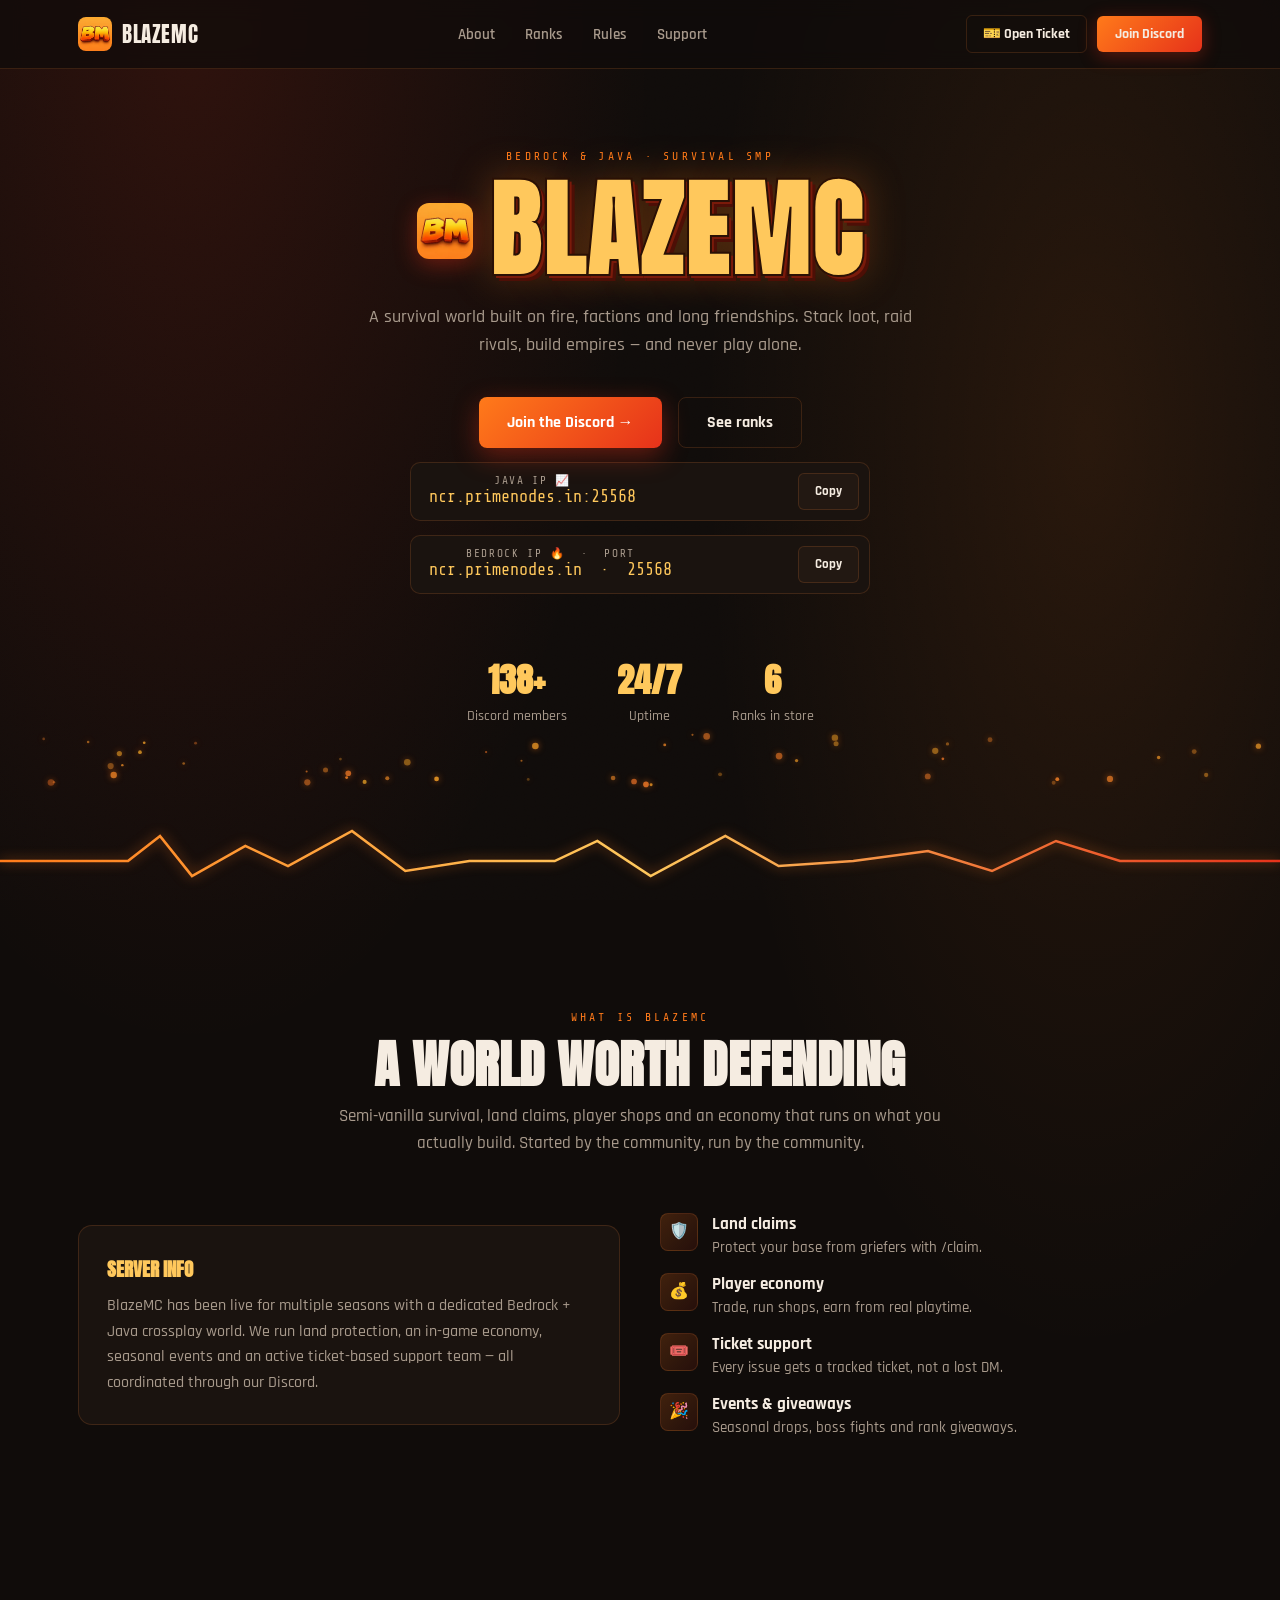
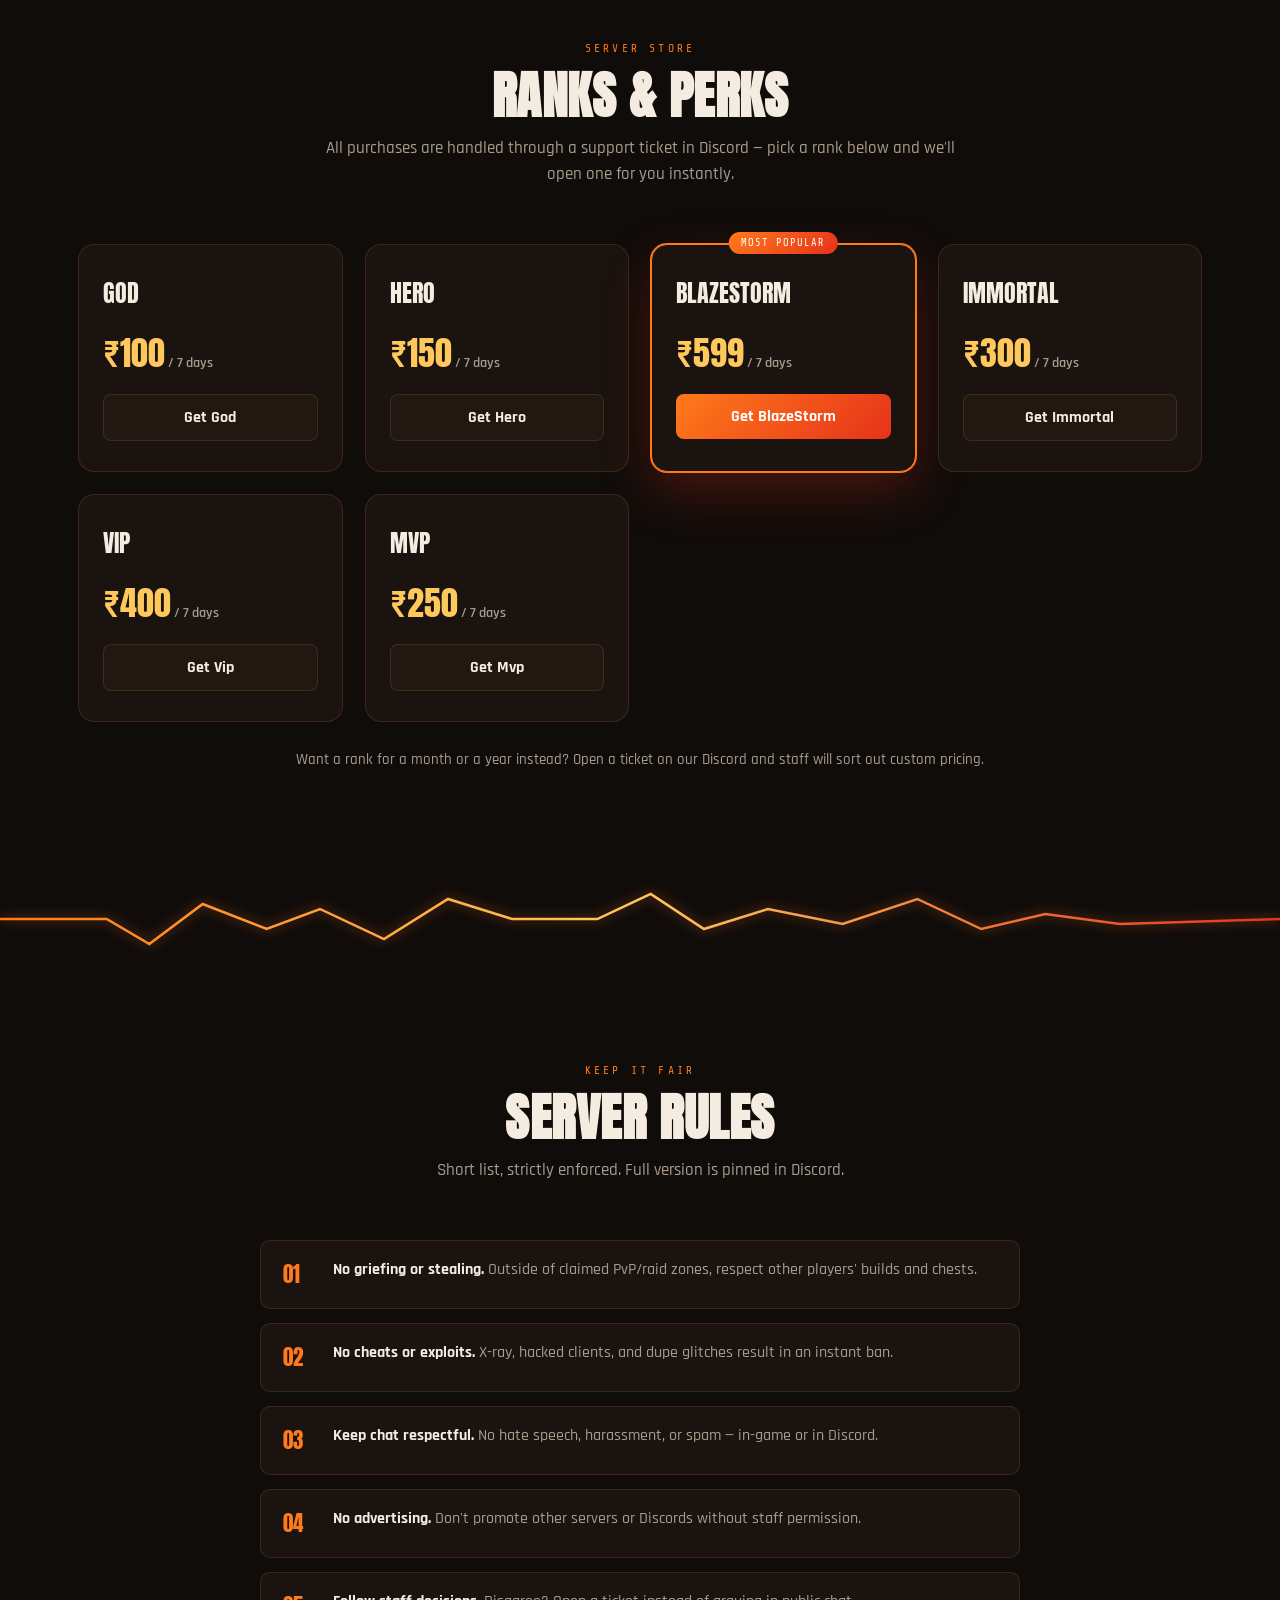
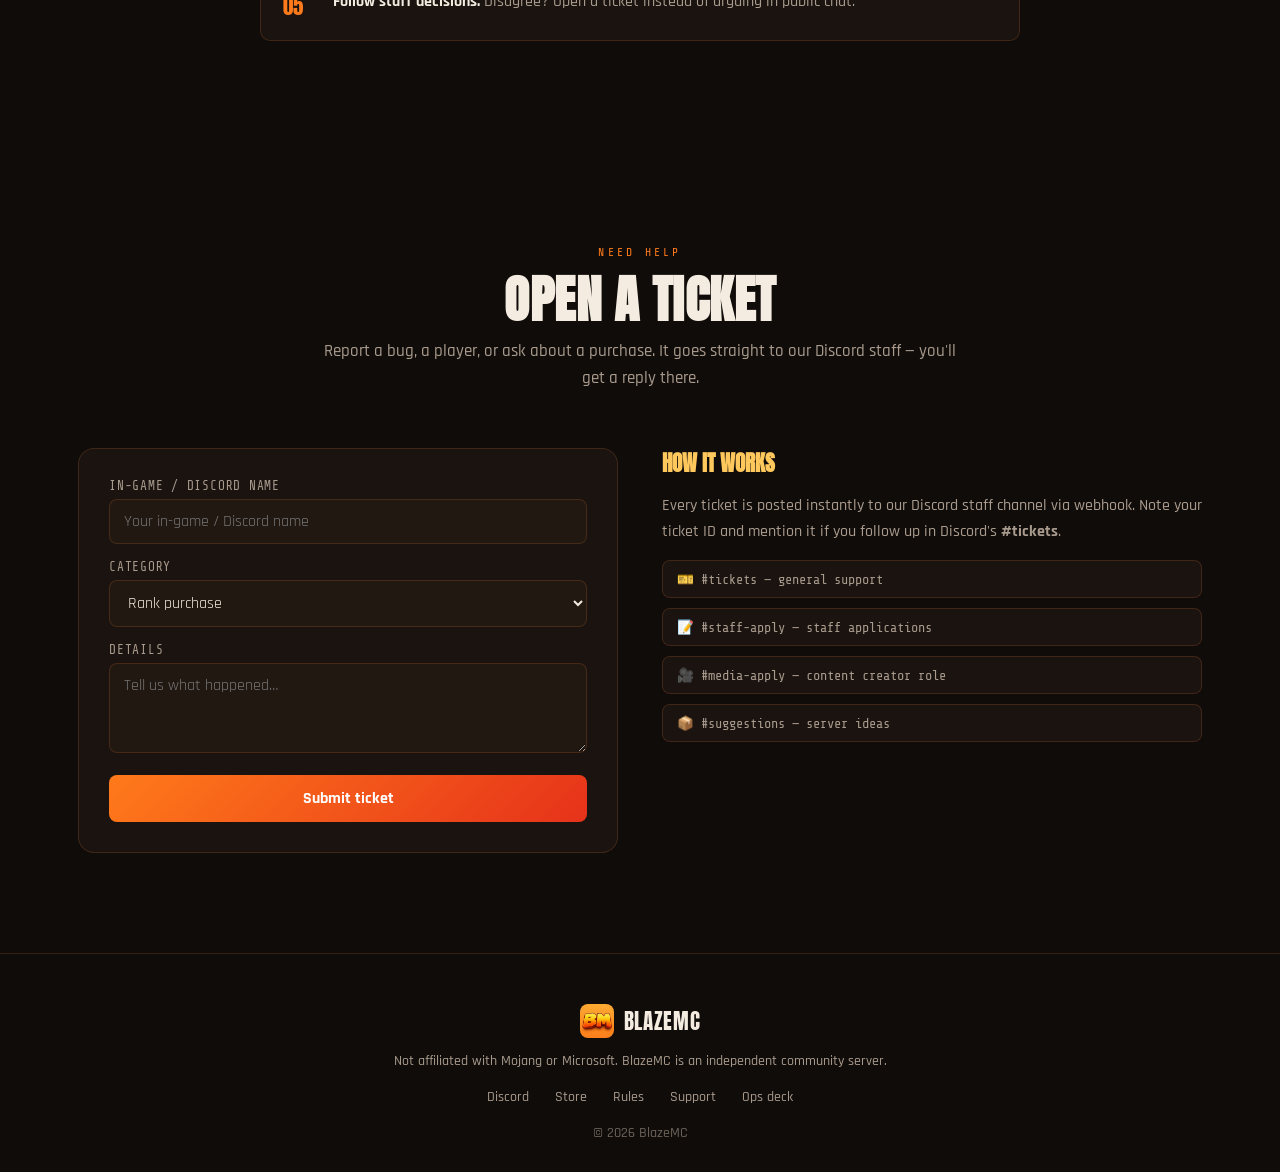
==== commit 98c7f8a6: "Rename blazemc.html to index.html" ====
--- a/index.html
+++ b/index.html
@@ -5,401 +5,275 @@
 <meta name="viewport" content="width=device-width, initial-scale=1.0">
 <title>BlazeMC — Minecraft SMP</title>
 <link rel="preconnect" href="https://fonts.googleapis.com">
-<link href="https://fonts.googleapis.com/css2?family=Anton&family=Rajdhani:wght@400;500;600;700&family=Share+Tech+Mono&display=swap" rel="stylesheet">
+<link href="https://fonts.googleapis.com/css2?family=Anton&family=Rajdhani:wght@400;500;600;700&family=Share+Tech+Mono&family=JetBrains+Mono:wght@400;600;700&display=swap" rel="stylesheet">
 <style>
-/* ============================================================
-   BLAZEMC — CONFIG IS AT THE TOP OF THE <script> TAG (bottom of file)
-   Edit CONFIG there to change name, discord link, ranks, prices, rules.
-   ============================================================ */
-
 :root{
-  --bg:#100c0a;
-  --bg2:#1a130f;
-  --bg3:#221812;
-  --ember:#ff7a1a;
-  --molten:#e6321a;
-  --gold:#ffc85c;
-  --ash:#a89a8c;
-  --text:#f5ece1;
+  --bg:#100c0a; --bg2:#1a130f; --bg3:#221812;
+  --ember:#ff7a1a; --molten:#e6321a; --gold:#ffc85c;
+  --ash:#a89a8c; --text:#f5ece1;
   --line:rgba(255,140,60,0.16);
+  /* admin-only palette (deliberately colder to feel like a different app) */
+  --ops-bg:#0a0d12; --ops-bg2:#111722; --ops-bg3:#182233;
+  --ops-line:rgba(120,180,255,0.14);
+  --ops-cyan:#5ce7ff; --ops-lime:#8effa4; --ops-red:#ff5a6b; --ops-amber:#ffc85c;
+  --ops-dim:#7a8aa3; --ops-text:#dfe7f5;
 }
 *{box-sizing:border-box; margin:0; padding:0;}
 html{scroll-behavior:smooth;}
 body{
-  background:var(--bg);
-  color:var(--text);
-  font-family:'Rajdhani', sans-serif;
-  font-weight:500;
-  overflow-x:hidden;
-  position:relative;
+  background:var(--bg); color:var(--text);
+  font-family:'Rajdhani', sans-serif; font-weight:500;
+  overflow-x:hidden; position:relative;
   background-image:
     radial-gradient(ellipse 60% 40% at 15% 0%, rgba(230,50,26,0.14), transparent 60%),
     radial-gradient(ellipse 50% 35% at 85% 10%, rgba(255,122,26,0.10), transparent 60%);
 }
-/* subtle grain so flat gradients don't read as sterile/AI-smooth */
 body::before{
-  content:"";
-  position:fixed; inset:0; z-index:1; pointer-events:none;
+  content:""; position:fixed; inset:0; z-index:1; pointer-events:none;
   opacity:0.045; mix-blend-mode:overlay;
-  background-image:url("data:image/svg+xml;utf8,<svg xmlns='http://www.w3.org/2000/svg' width='120' height='120'><filter id='n'><feTurbulence type='fractalNoise' baseFrequency='0.9' numOctaves='2' stitchTiles='stitch'/></filter><rect width='100%' height='100%' filter='url(%23n)'/></svg>");
-}
-.logo-mark{width:34px; height:34px; border-radius:8px; display:block; image-rendering:-webkit-optimize-contrast;}
+  background-image:url("data:image/svg+xml;utf8,<svg xmlns='http://www.w3.org/2000/svg' width='120' height='120'><filter id='n'><feTurbulence type='fractalNoise' baseFrequency='0.9' numOctaves='2' stitchTiles='stitch'/></filter><rect width='100%25' height='100%25' filter='url(%23n)'/></svg>");
+}
+.logo-mark{width:34px; height:34px; border-radius:8px; display:block;}
 .hidden{display:none !important;}
 ::selection{background:var(--molten); color:#fff;}
 ::-webkit-scrollbar{width:10px;}
 ::-webkit-scrollbar-track{background:var(--bg);}
 ::-webkit-scrollbar-thumb{background:linear-gradient(var(--ember),var(--molten)); border-radius:6px;}
-
 a{color:inherit; text-decoration:none;}
-.eyebrow{
-  font-family:'Share Tech Mono', monospace;
-  font-size:0.72rem;
-  letter-spacing:0.28em;
-  text-transform:uppercase;
-  color:var(--ember);
-}
-.display{
-  font-family:'Anton', sans-serif;
-  font-weight:400;
-  text-transform:uppercase;
-  letter-spacing:0.01em;
-  line-height:0.95;
-}
+.eyebrow{font-family:'Share Tech Mono',monospace; font-size:.72rem; letter-spacing:.28em; text-transform:uppercase; color:var(--ember);}
+.display{font-family:'Anton',sans-serif; text-transform:uppercase; letter-spacing:.01em; line-height:.95;}
 :focus-visible{outline:2px solid var(--gold); outline-offset:3px;}
-@media (prefers-reduced-motion: reduce){
-  *{animation-duration:0.001ms !important; animation-iteration-count:1 !important; transition-duration:0.001ms !important;}
-}
-
+@media (prefers-reduced-motion: reduce){*{animation-duration:.001ms !important; transition-duration:.001ms !important;}}
 .wrap{max-width:1180px; margin:0 auto; padding:0 28px;}
 
-/* ---------- NAV ---------- */
-nav{
-  position:fixed; top:0; left:0; right:0; z-index:100;
-  backdrop-filter:blur(10px);
-  background:rgba(16,12,10,0.72);
-  border-bottom:1px solid var(--line);
-}
+/* NAV */
+nav{position:fixed; top:0; left:0; right:0; z-index:100; backdrop-filter:blur(10px); background:rgba(16,12,10,.72); border-bottom:1px solid var(--line);}
 nav .wrap{display:flex; align-items:center; justify-content:space-between; height:68px;}
-.brand{display:flex; align-items:center; gap:10px; font-family:'Anton'; font-size:1.3rem; letter-spacing:0.03em;}
-.brand .flame{color:var(--ember); font-size:1.4rem;}
-.navlinks{display:flex; gap:30px; font-size:0.95rem; font-weight:600;}
-.navlinks a{color:var(--ash); transition:color 0.2s;}
+.brand{display:flex; align-items:center; gap:10px; font-family:'Anton'; font-size:1.3rem; letter-spacing:.03em;}
+.navlinks{display:flex; gap:30px; font-size:.95rem; font-weight:600;}
+.navlinks a{color:var(--ash); transition:color .2s;}
 .navlinks a:hover{color:var(--gold);}
-.nav-cta{
-  padding:9px 18px; border-radius:6px;
-  background:linear-gradient(135deg,var(--ember),var(--molten));
-  font-weight:700; font-size:0.9rem; letter-spacing:0.02em;
-  box-shadow:0 4px 18px rgba(230,50,26,0.35);
-}
-.navtoggle{display:none; flex-direction:column; gap:4px; cursor:pointer; background:none; border:none;}
-.navtoggle span{width:22px; height:2px; background:var(--text);}
-
-/* ---------- HERO ---------- */
+.nav-cta{padding:9px 18px; border-radius:6px; background:linear-gradient(135deg,var(--ember),var(--molten)); font-weight:700; font-size:.9rem; box-shadow:0 4px 18px rgba(230,50,26,.35);}
+
+/* HERO */
 .hero{position:relative; padding:150px 0 90px; overflow:hidden;}
 #embers{position:absolute; inset:0; z-index:0; pointer-events:none;}
 .hero .wrap{position:relative; z-index:2; text-align:center;}
 .hero .eyebrow{display:block; margin-bottom:18px;}
-.hero h1{
-  font-size:clamp(3.2rem, 9vw, 6.6rem);
-  color:var(--gold);
-  -webkit-text-stroke:2px #2a1005;
-  text-shadow:
-    3px 3px 0 #7a1a0a,
-    6px 6px 0 #4d0f06,
-    0 0 40px rgba(255,122,26,0.35);
-  letter-spacing:0.02em;
-}
+.hero h1{font-size:clamp(3.2rem,9vw,6.6rem); color:var(--gold); -webkit-text-stroke:2px #2a1005;
+  text-shadow:3px 3px 0 #7a1a0a, 6px 6px 0 #4d0f06, 0 0 40px rgba(255,122,26,.35); letter-spacing:.02em;}
 .hero-brandrow{display:flex; align-items:center; justify-content:center; gap:16px; flex-wrap:wrap;}
-.hero-brandrow .logo-mark{width:56px; height:56px; border-radius:12px; box-shadow:0 6px 22px rgba(230,50,26,0.4);}
-.hero p.tag{
-  max-width:560px; margin:22px auto 0; color:var(--ash); font-size:1.15rem; line-height:1.5;
-}
+.hero-brandrow .logo-mark{width:56px; height:56px; border-radius:12px; box-shadow:0 6px 22px rgba(230,50,26,.4);}
+.hero p.tag{max-width:560px; margin:22px auto 0; color:var(--ash); font-size:1.15rem; line-height:1.5;}
 .hero-ctas{display:flex; gap:16px; justify-content:center; margin-top:38px; flex-wrap:wrap;}
-.btn{
-  display:inline-flex; align-items:center; gap:8px;
-  padding:14px 28px; border-radius:8px; font-weight:700; font-size:1rem;
-  cursor:pointer; border:none; font-family:'Rajdhani',sans-serif;
-  transition:transform 0.15s ease, box-shadow 0.15s ease;
-}
+.btn{display:inline-flex; align-items:center; gap:8px; padding:14px 28px; border-radius:8px; font-weight:700; font-size:1rem;
+  cursor:pointer; border:none; font-family:'Rajdhani'; transition:transform .15s, box-shadow .15s;}
 .btn:hover{transform:translateY(-2px);}
-.btn-primary{
-  background:linear-gradient(135deg,var(--ember),var(--molten)); color:#fff;
-  box-shadow:0 8px 26px rgba(230,50,26,0.4);
-}
-.btn-ghost{
-  background:transparent; color:var(--text); border:1px solid var(--line);
-}
-.btn-ghost:hover{border-color:var(--ember); background:rgba(255,122,26,0.08);}
-
-.ip-row{
-  margin:14px auto 0; max-width:460px;
-  display:flex; align-items:center; gap:10px;
-  background:var(--bg2); border:1px solid var(--line); border-radius:10px; padding:10px 10px 10px 18px;
-}
+.btn-primary{background:linear-gradient(135deg,var(--ember),var(--molten)); color:#fff; box-shadow:0 8px 26px rgba(230,50,26,.4);}
+.btn-ghost{background:transparent; color:var(--text); border:1px solid var(--line);}
+.btn-ghost:hover{border-color:var(--ember); background:rgba(255,122,26,.08);}
+.ip-row{margin:14px auto 0; max-width:460px; display:flex; align-items:center; gap:10px;
+  background:var(--bg2); border:1px solid var(--line); border-radius:10px; padding:10px 10px 10px 18px;}
 .ip-row:first-of-type{margin-top:44px;}
-.ip-row .lbl{font-family:'Share Tech Mono'; font-size:0.7rem; color:var(--ash); letter-spacing:0.15em; text-transform:uppercase; display:block;}
+.ip-row .lbl{font-family:'Share Tech Mono'; font-size:.7rem; color:var(--ash); letter-spacing:.15em; text-transform:uppercase; display:block;}
 .ip-row .val{font-family:'Share Tech Mono'; font-size:1.05rem; color:var(--gold);}
-.ip-row button{
-  margin-left:auto; background:var(--bg3); color:var(--text); border:1px solid var(--line);
-  padding:9px 16px; border-radius:6px; font-weight:700; cursor:pointer; font-family:'Rajdhani';
-}
+.ip-row button{margin-left:auto; background:var(--bg3); color:var(--text); border:1px solid var(--line); padding:9px 16px; border-radius:6px; font-weight:700; cursor:pointer; font-family:'Rajdhani';}
 .ip-row button:hover{border-color:var(--ember); color:var(--gold);}
-
 .stats{display:flex; gap:50px; justify-content:center; margin-top:60px; flex-wrap:wrap;}
 .stat b{display:block; font-family:'Anton'; font-size:2.1rem; color:var(--gold);}
-.stat span{font-size:0.85rem; color:var(--ash); letter-spacing:0.04em;}
-
-/* ---------- CRACK DIVIDER (signature) ---------- */
+.stat span{font-size:.85rem; color:var(--ash);}
+
+/* dividers */
 .crack-divider{position:relative; height:90px; width:100%;}
 .crack-divider svg{width:100%; height:100%; display:block;}
-.crack-divider path{
-  fill:none; stroke:url(#lavaGrad); stroke-width:2.5;
-  filter:drop-shadow(0 0 6px rgba(255,122,26,0.6));
-}
-
-/* ---------- SECTION SHARED ---------- */
+.crack-divider path{fill:none; stroke:url(#lavaGrad); stroke-width:2.5; filter:drop-shadow(0 0 6px rgba(255,122,26,.6));}
+
 section{padding:100px 0;}
 .section-head{text-align:center; max-width:640px; margin:0 auto 56px;}
 .section-head h2{font-size:clamp(2.2rem,5vw,3.2rem); margin-top:14px;}
 .section-head p{color:var(--ash); margin-top:14px; font-size:1.05rem; line-height:1.6;}
 
-/* ---------- ABOUT ---------- */
+/* ABOUT */
 .about-grid{display:grid; grid-template-columns:1fr 1fr; gap:40px; align-items:center;}
-.about-card{
-  background:var(--bg2); border:1px solid var(--line); border-radius:14px; padding:28px;
-}
+.about-card{background:var(--bg2); border:1px solid var(--line); border-radius:14px; padding:28px;}
 .about-card h3{font-family:'Anton'; font-size:1.2rem; color:var(--gold); margin-bottom:10px; text-transform:uppercase;}
-.about-card p{color:var(--ash); line-height:1.6; font-size:0.98rem;}
+.about-card p{color:var(--ash); line-height:1.6;}
 .feature-list{display:grid; gap:16px;}
 .feature-list .f{display:flex; gap:14px; align-items:flex-start;}
-.feature-list .icon{
-  width:38px; height:38px; flex:none; border-radius:8px;
-  background:linear-gradient(135deg,rgba(255,122,26,0.2),rgba(230,50,26,0.1));
-  border:1px solid var(--line);
-  display:flex; align-items:center; justify-content:center; font-size:1.1rem;
-}
+.feature-list .icon{width:38px; height:38px; flex:none; border-radius:8px; background:linear-gradient(135deg,rgba(255,122,26,.2),rgba(230,50,26,.1)); border:1px solid var(--line); display:flex; align-items:center; justify-content:center;}
 .feature-list h4{font-size:1.05rem; margin-bottom:3px;}
-.feature-list p{color:var(--ash); font-size:0.92rem;}
-
-/* ---------- RANKS / STORE ---------- */
-.rank-grid{display:grid; grid-template-columns:repeat(auto-fit, minmax(230px,1fr)); gap:22px;}
-.rank-card{
-  position:relative; background:var(--bg2); border:1px solid var(--line); border-radius:16px;
-  padding:30px 24px; display:flex; flex-direction:column; gap:16px;
-  transition:transform 0.2s ease, border-color 0.2s ease;
-}
+.feature-list p{color:var(--ash); font-size:.92rem;}
+
+/* RANKS */
+.rank-grid{display:grid; grid-template-columns:repeat(auto-fit,minmax(230px,1fr)); gap:22px;}
+.rank-card{position:relative; background:var(--bg2); border:1px solid var(--line); border-radius:16px; padding:30px 24px; display:flex; flex-direction:column; gap:16px; transition:transform .2s, border-color .2s;}
 .rank-card:hover{transform:translateY(-6px); border-color:var(--ember);}
-.rank-card.popular{border-color:var(--ember); box-shadow:0 0 0 1px var(--ember), 0 20px 50px rgba(230,50,26,0.25);}
-.rank-badge{
-  position:absolute; top:-13px; left:50%; transform:translateX(-50%);
-  background:linear-gradient(135deg,var(--ember),var(--molten)); color:#fff;
-  font-family:'Share Tech Mono'; font-size:0.65rem; letter-spacing:0.1em;
-  padding:5px 12px; border-radius:20px; text-transform:uppercase;
-}
+.rank-card.popular{border-color:var(--ember); box-shadow:0 0 0 1px var(--ember), 0 20px 50px rgba(230,50,26,.25);}
+.rank-badge{position:absolute; top:-13px; left:50%; transform:translateX(-50%); background:linear-gradient(135deg,var(--ember),var(--molten)); color:#fff; font-family:'Share Tech Mono'; font-size:.65rem; letter-spacing:.1em; padding:5px 12px; border-radius:20px; text-transform:uppercase;}
 .rank-name{font-family:'Anton'; font-size:1.5rem; text-transform:uppercase;}
 .rank-price{font-family:'Anton'; font-size:2.1rem; color:var(--gold);}
-.rank-price span{font-family:'Rajdhani'; font-size:0.85rem; color:var(--ash); font-weight:600;}
-.rank-perks{list-style:none; display:grid; gap:9px; flex:1;}
-.rank-perks li{font-size:0.92rem; color:var(--ash); padding-left:20px; position:relative;}
-.rank-perks li::before{content:"◆"; position:absolute; left:0; color:var(--ember); font-size:0.7rem; top:4px;}
-.rank-buy{
-  width:100%; padding:12px; border-radius:8px; border:1px solid var(--line);
-  background:var(--bg3); color:var(--text); font-weight:700; cursor:pointer; font-family:'Rajdhani'; font-size:1rem;
-}
+.rank-price span{font-family:'Rajdhani'; font-size:.85rem; color:var(--ash); font-weight:600;}
+.rank-buy{width:100%; padding:12px; border-radius:8px; border:1px solid var(--line); background:var(--bg3); color:var(--text); font-weight:700; cursor:pointer; font-family:'Rajdhani'; font-size:1rem;}
 .rank-card.popular .rank-buy{background:linear-gradient(135deg,var(--ember),var(--molten)); border:none; color:#fff;}
 .rank-buy:hover{filter:brightness(1.12);}
 
-/* ---------- RULES ---------- */
+/* RULES */
 .rules-list{display:grid; gap:14px; max-width:760px; margin:0 auto;}
-.rule{
-  display:flex; gap:18px; align-items:flex-start; background:var(--bg2);
-  border:1px solid var(--line); border-radius:10px; padding:18px 22px;
-}
+.rule{display:flex; gap:18px; align-items:flex-start; background:var(--bg2); border:1px solid var(--line); border-radius:10px; padding:18px 22px;}
 .rule .num{font-family:'Anton'; color:var(--ember); font-size:1.3rem; flex:none; width:32px;}
-.rule p{color:var(--ash); font-size:0.98rem;}
+.rule p{color:var(--ash); font-size:.98rem;}
 .rule strong{color:var(--text);}
 
-/* ---------- CHAT ---------- */
-.chat-box{
-  max-width:680px; margin:0 auto; background:var(--bg2); border:1px solid var(--line);
-  border-radius:16px; overflow:hidden;
-}
-.chat-head{
-  padding:16px 22px; border-bottom:1px solid var(--line); display:flex; align-items:center; gap:10px;
-  font-family:'Share Tech Mono'; font-size:0.8rem; color:var(--ash); text-transform:uppercase; letter-spacing:0.1em;
-}
-.dot{width:8px; height:8px; border-radius:50%; background:#37e07a; box-shadow:0 0 8px #37e07a;}
-.chat-log{height:320px; overflow-y:auto; padding:18px 22px; display:flex; flex-direction:column; gap:12px;}
-.msg{max-width:82%;}
-.msg .who{font-size:0.8rem; font-weight:700; color:var(--gold);}
-.msg .body{
-  background:var(--bg3); border:1px solid var(--line); padding:9px 13px; border-radius:0 10px 10px 10px;
-  font-size:0.95rem; margin-top:3px; word-break:break-word;
-}
-.msg .time{font-size:0.68rem; color:var(--ash); margin-top:3px; font-family:'Share Tech Mono';}
-.chat-empty{color:var(--ash); font-size:0.9rem; text-align:center; margin-top:40px;}
-.chat-form{display:flex; gap:10px; padding:16px 18px; border-top:1px solid var(--line); flex-wrap:wrap;}
-.chat-form input[type=text]{
-  background:var(--bg3); border:1px solid var(--line); border-radius:7px; padding:10px 14px;
-  color:var(--text); font-family:'Rajdhani'; font-size:0.95rem;
-}
-.chat-form .name-in{width:120px;}
-.chat-form .msg-in{flex:1; min-width:160px;}
-.chat-form button{
-  background:linear-gradient(135deg,var(--ember),var(--molten)); border:none; color:#fff;
-  padding:10px 20px; border-radius:7px; font-weight:700; cursor:pointer; font-family:'Rajdhani';
-}
-.chat-note{font-size:0.75rem; color:var(--ash); padding:0 22px 14px; font-family:'Share Tech Mono';}
-
-/* ---------- TICKETS ---------- */
+/* TICKETS */
 .ticket-wrap{display:grid; grid-template-columns:1fr 1fr; gap:44px; align-items:start;}
-.ticket-form{
-  background:var(--bg2); border:1px solid var(--line); border-radius:16px; padding:30px; display:grid; gap:16px;
-}
-.field label{display:block; font-size:0.8rem; letter-spacing:0.06em; color:var(--ash); margin-bottom:6px; text-transform:uppercase; font-family:'Share Tech Mono';}
-.field input, .field select, .field textarea{
-  width:100%; background:var(--bg3); border:1px solid var(--line); border-radius:8px;
-  padding:11px 14px; color:var(--text); font-family:'Rajdhani'; font-size:1rem;
-}
+.ticket-form{background:var(--bg2); border:1px solid var(--line); border-radius:16px; padding:30px; display:grid; gap:16px;}
+.field label{display:block; font-size:.8rem; letter-spacing:.06em; color:var(--ash); margin-bottom:6px; text-transform:uppercase; font-family:'Share Tech Mono';}
+.field input, .field select, .field textarea{width:100%; background:var(--bg3); border:1px solid var(--line); border-radius:8px; padding:11px 14px; color:var(--text); font-family:'Rajdhani'; font-size:1rem;}
 .field textarea{resize:vertical; min-height:90px;}
-.ticket-form button{
-  background:linear-gradient(135deg,var(--ember),var(--molten)); border:none; color:#fff;
-  padding:13px; border-radius:8px; font-weight:700; font-size:1rem; cursor:pointer; font-family:'Rajdhani';
-}
-.ticket-result{
-  margin-top:6px; padding:14px 16px; border-radius:8px; border:1px solid var(--ember);
-  background:rgba(255,122,26,0.08); font-size:0.9rem; display:none;
-}
+.ticket-form button{background:linear-gradient(135deg,var(--ember),var(--molten)); border:none; color:#fff; padding:13px; border-radius:8px; font-weight:700; font-size:1rem; cursor:pointer; font-family:'Rajdhani';}
+.ticket-result{margin-top:6px; padding:14px 16px; border-radius:8px; border:1px solid var(--ember); background:rgba(255,122,26,.08); font-size:.9rem; display:none;}
 .ticket-result.show{display:block;}
 .ticket-side h3{font-family:'Anton'; font-size:1.3rem; margin-bottom:14px; text-transform:uppercase; color:var(--gold);}
-.ticket-side p{color:var(--ash); line-height:1.6; margin-bottom:16px; font-size:0.98rem;}
+.ticket-side p{color:var(--ash); line-height:1.6; margin-bottom:16px;}
 .chan-list{display:grid; gap:10px;}
-.chan{
-  display:flex; align-items:center; gap:10px; background:var(--bg2); border:1px solid var(--line);
-  border-radius:8px; padding:10px 14px; font-family:'Share Tech Mono'; font-size:0.85rem; color:var(--ash);
-}
-
-/* ---------- FOOTER ---------- */
+.chan{display:flex; align-items:center; gap:10px; background:var(--bg2); border:1px solid var(--line); border-radius:8px; padding:10px 14px; font-family:'Share Tech Mono'; font-size:.85rem; color:var(--ash);}
+
+/* FOOTER */
 footer{border-top:1px solid var(--line); padding:50px 0 30px; text-align:center;}
-footer .brand{justify-content:center; margin-bottom:14px;}
-footer p{color:var(--ash); font-size:0.9rem;}
-footer .fl{display:flex; justify-content:center; gap:26px; margin:18px 0; font-size:0.9rem; color:var(--ash);}
+footer .brand{justify-content:center; margin-bottom:14px; display:flex;}
+footer p{color:var(--ash); font-size:.9rem;}
+footer .fl{display:flex; justify-content:center; gap:26px; margin:18px 0; font-size:.9rem; color:var(--ash);}
 footer .fl a:hover{color:var(--gold);}
 
-/* ---------- ADMIN PANEL ---------- */
-#adminOverlay{
-  position:fixed; inset:0; z-index:998; display:flex; align-items:center; justify-content:center;
-  background:rgba(8,6,5,0.86); backdrop-filter:blur(4px); padding:20px;
-}
-#adminOverlay.hidden{display:none;}
-.admin-login-card{
-  width:100%; max-width:360px; background:var(--bg2); border:1px solid var(--line); border-radius:16px; padding:32px;
-  text-align:center;
-}
-.admin-login-card h2{font-family:'Anton'; text-transform:uppercase; font-size:1.3rem; margin-bottom:8px;}
-.admin-login-card p{color:var(--ash); font-size:0.88rem; margin-bottom:20px;}
-.admin-login-card input{
-  width:100%; background:var(--bg3); border:1px solid var(--line); border-radius:8px;
-  padding:11px 14px; color:var(--text); font-family:'Rajdhani'; font-size:1rem; margin-bottom:12px;
-}
-.admin-login-card button{
-  width:100%; background:linear-gradient(135deg,var(--ember),var(--molten)); border:none; color:#fff;
-  padding:12px; border-radius:8px; font-weight:700; cursor:pointer; font-family:'Rajdhani'; font-size:1rem;
-}
-.admin-err{color:#ff8a7a; font-size:0.82rem; min-height:16px; margin-bottom:6px;}
-.admin-dash{
-  width:100%; max-width:900px; max-height:88vh; background:var(--bg2); border:1px solid var(--line);
-  border-radius:16px; display:flex; flex-direction:column; overflow:hidden;
-}
-.admin-head{
-  display:flex; align-items:center; justify-content:space-between; padding:18px 24px;
-  border-bottom:1px solid var(--line);
-}
-.admin-head h2{font-family:'Anton'; text-transform:uppercase; font-size:1.2rem;}
-.admin-close{background:var(--bg3); border:1px solid var(--line); color:var(--text); border-radius:6px; padding:7px 14px; cursor:pointer; font-family:'Rajdhani'; font-weight:700;}
-.admin-tabs{display:flex; gap:6px; padding:14px 24px 0;}
-.admin-tab{
-  background:var(--bg3); border:1px solid var(--line); color:var(--ash); padding:9px 16px; border-radius:7px 7px 0 0;
-  cursor:pointer; font-family:'Rajdhani'; font-weight:700; font-size:0.92rem;
-}
-.admin-tab.active{color:var(--gold); border-color:var(--ember); background:var(--bg2);}
-.admin-body{flex:1; overflow-y:auto; padding:20px 24px;}
-.admin-pane{display:none;}
-.admin-pane.active{display:block;}
-.admin-item{
-  background:var(--bg3); border:1px solid var(--line); border-radius:10px; padding:14px 16px; margin-bottom:10px;
-  display:flex; justify-content:space-between; gap:14px; align-items:flex-start;
-}
-.admin-item .meta{font-size:0.78rem; color:var(--ash); font-family:'Share Tech Mono'; margin-bottom:4px;}
-.admin-item .content{font-size:0.94rem; line-height:1.5;}
-.admin-item .badge{display:inline-block; font-size:0.7rem; padding:2px 8px; border-radius:20px; background:rgba(255,122,26,0.15); color:var(--gold); margin-left:8px;}
-.admin-item .badge.closed{background:rgba(140,140,140,0.15); color:var(--ash);}
-.admin-actions{display:flex; gap:8px; flex:none;}
-.admin-actions button{
-  background:var(--bg2); border:1px solid var(--line); color:var(--text); border-radius:6px; padding:7px 12px;
-  cursor:pointer; font-family:'Rajdhani'; font-weight:700; font-size:0.82rem;
-}
-.admin-actions button:hover{border-color:var(--ember); color:var(--gold);}
-.admin-actions button.danger:hover{border-color:#ff5544; color:#ff8a7a;}
-.admin-empty{color:var(--ash); text-align:center; padding:30px 0; font-size:0.92rem;}
-.admin-refresh{background:none; border:1px solid var(--line); color:var(--ash); border-radius:6px; padding:6px 12px; cursor:pointer; font-family:'Share Tech Mono'; font-size:0.75rem; margin-bottom:14px;}
-
-/* ---------- ACCESS GATE ---------- */
-#accessGate{
-  position:fixed; inset:0; z-index:999; display:flex; align-items:center; justify-content:center;
-  background:radial-gradient(ellipse 70% 60% at 50% 20%, rgba(230,50,26,0.16), transparent 60%), var(--bg);
-  padding:24px;
-}
-#accessGate.hidden{display:none;}
-body.gate-locked{overflow:hidden;}
-.gate-card{
-  width:100%; max-width:400px; background:var(--bg2); border:1px solid var(--line); border-radius:16px;
-  padding:36px 30px; text-align:center;
-}
-.gate-card .logo-mark{width:52px; height:52px; margin:0 auto 16px; border-radius:12px;}
-.gate-card h2{font-family:'Anton'; text-transform:uppercase; font-size:1.5rem; margin-bottom:6px;}
-.gate-card p.sub{color:var(--ash); font-size:0.92rem; margin-bottom:24px; line-height:1.5;}
-.gate-form{display:grid; gap:14px; text-align:left;}
-.gate-form label{font-size:0.75rem; letter-spacing:0.06em; color:var(--ash); text-transform:uppercase; font-family:'Share Tech Mono'; margin-bottom:5px; display:block;}
-.gate-form input{
-  width:100%; background:var(--bg3); border:1px solid var(--line); border-radius:8px;
-  padding:11px 14px; color:var(--text); font-family:'Rajdhani'; font-size:1rem;
-}
-.gate-form button{
-  margin-top:6px; background:linear-gradient(135deg,var(--ember),var(--molten)); border:none; color:#fff;
-  padding:13px; border-radius:8px; font-weight:700; font-size:1rem; cursor:pointer; font-family:'Rajdhani';
-}
-.gate-error{color:#ff8a7a; font-size:0.85rem; min-height:18px; text-align:left;}
-.gate-note{margin-top:18px; font-size:0.72rem; color:var(--ash); opacity:0.75; line-height:1.5;}
-
+/* =====================================================
+   OPS DECK — completely different aesthetic for admin
+   Full-screen mission control, cold slate + neon accents
+   ===================================================== */
+#opsDeck{position:fixed; inset:0; z-index:200; background:var(--ops-bg); color:var(--ops-text);
+  font-family:'Rajdhani'; display:grid; grid-template-columns:220px 1fr; overflow:hidden;}
+#opsDeck.hidden{display:none;}
+#opsDeck::before{content:""; position:absolute; inset:0; pointer-events:none; opacity:.35;
+  background-image:linear-gradient(rgba(120,180,255,.05) 1px, transparent 1px),
+                   linear-gradient(90deg, rgba(120,180,255,.05) 1px, transparent 1px);
+  background-size:32px 32px;}
+.ops-side{position:relative; z-index:2; background:linear-gradient(180deg, #0d1219, #080b11); border-right:1px solid var(--ops-line); display:flex; flex-direction:column; padding:22px 0;}
+.ops-brand{padding:0 22px 18px; border-bottom:1px solid var(--ops-line); display:flex; align-items:center; gap:10px;}
+.ops-brand-dot{width:10px; height:10px; border-radius:50%; background:var(--ops-lime); box-shadow:0 0 12px var(--ops-lime); animation:pulseDot 1.6s infinite;}
+@keyframes pulseDot{0%,100%{opacity:1;}50%{opacity:.35;}}
+.ops-brand-txt{font-family:'JetBrains Mono'; font-size:.78rem; letter-spacing:.15em; color:var(--ops-dim); text-transform:uppercase;}
+.ops-brand-txt b{display:block; color:var(--ops-text); font-family:'Anton'; font-size:1.1rem; letter-spacing:.05em; margin-top:2px;}
+.ops-nav{padding:16px 12px; display:flex; flex-direction:column; gap:4px; flex:1;}
+.ops-nav-item{display:flex; align-items:center; gap:12px; padding:11px 14px; border-radius:6px; cursor:pointer; color:var(--ops-dim); font-weight:600; font-size:.95rem; letter-spacing:.02em; border-left:2px solid transparent; transition:all .15s;}
+.ops-nav-item:hover{background:rgba(120,180,255,.05); color:var(--ops-text);}
+.ops-nav-item.active{background:linear-gradient(90deg, rgba(92,231,255,.14), transparent); color:var(--ops-cyan); border-left-color:var(--ops-cyan);}
+.ops-nav-item .k{font-family:'JetBrains Mono'; font-size:.7rem; opacity:.5; margin-left:auto;}
+.ops-side-foot{padding:18px 22px; border-top:1px solid var(--ops-line); font-family:'JetBrains Mono'; font-size:.7rem; color:var(--ops-dim); line-height:1.6;}
+.ops-side-foot button{width:100%; margin-top:10px; background:transparent; border:1px solid var(--ops-line); color:var(--ops-dim); padding:8px; border-radius:6px; cursor:pointer; font-family:'JetBrains Mono'; font-size:.72rem; letter-spacing:.1em;}
+.ops-side-foot button:hover{border-color:var(--ops-red); color:var(--ops-red);}
+
+.ops-main{position:relative; z-index:2; overflow-y:auto; padding:26px 34px 60px;}
+.ops-topbar{display:flex; justify-content:space-between; align-items:center; gap:20px; flex-wrap:wrap; margin-bottom:22px;}
+.ops-title{font-family:'JetBrains Mono'; font-size:.75rem; letter-spacing:.22em; color:var(--ops-dim); text-transform:uppercase;}
+.ops-title b{display:block; font-family:'Anton'; color:var(--ops-text); font-size:1.9rem; letter-spacing:.03em; margin-top:4px;}
+.ops-search{display:flex; align-items:center; gap:8px; background:var(--ops-bg2); border:1px solid var(--ops-line); border-radius:6px; padding:8px 14px; min-width:280px;}
+.ops-search input{background:transparent; border:none; outline:none; color:var(--ops-text); font-family:'JetBrains Mono'; font-size:.85rem; flex:1;}
+.ops-search span{font-family:'JetBrains Mono'; font-size:.7rem; color:var(--ops-dim);}
+
+.ops-kpis{display:grid; grid-template-columns:repeat(auto-fit,minmax(180px,1fr)); gap:14px; margin-bottom:26px;}
+.ops-kpi{background:var(--ops-bg2); border:1px solid var(--ops-line); border-radius:8px; padding:18px 20px; position:relative; overflow:hidden;}
+.ops-kpi::before{content:""; position:absolute; left:0; top:0; bottom:0; width:3px; background:var(--accent, var(--ops-cyan));}
+.ops-kpi.k-open{--accent:var(--ops-amber);}
+.ops-kpi.k-claimed{--accent:var(--ops-cyan);}
+.ops-kpi.k-closed{--accent:var(--ops-lime);}
+.ops-kpi.k-total{--accent:#c48bff;}
+.ops-kpi .kpi-lbl{font-family:'JetBrains Mono'; font-size:.65rem; letter-spacing:.18em; color:var(--ops-dim); text-transform:uppercase;}
+.ops-kpi .kpi-val{font-family:'Anton'; font-size:2.1rem; color:var(--ops-text); margin-top:6px; letter-spacing:.02em;}
+.ops-kpi .kpi-sub{font-family:'JetBrains Mono'; font-size:.7rem; color:var(--ops-dim); margin-top:4px;}
+
+.ops-pane{display:none;}
+.ops-pane.active{display:block;}
+
+.ops-filters{display:flex; gap:6px; margin-bottom:16px; flex-wrap:wrap;}
+.ops-chip{background:var(--ops-bg2); border:1px solid var(--ops-line); color:var(--ops-dim); padding:6px 14px; border-radius:20px; font-family:'JetBrains Mono'; font-size:.72rem; letter-spacing:.08em; cursor:pointer; text-transform:uppercase;}
+.ops-chip.active{border-color:var(--ops-cyan); color:var(--ops-cyan); background:rgba(92,231,255,.08);}
+
+.ops-ticket{display:grid; grid-template-columns:6px 1fr auto; gap:16px; background:var(--ops-bg2); border:1px solid var(--ops-line); border-radius:8px; margin-bottom:10px; overflow:hidden; transition:border-color .15s;}
+.ops-ticket:hover{border-color:rgba(92,231,255,.4);}
+.ops-ticket .bar{background:var(--ops-amber);}
+.ops-ticket[data-status="claimed"] .bar{background:var(--ops-cyan);}
+.ops-ticket[data-status="closed"] .bar{background:var(--ops-lime); opacity:.5;}
+.ops-ticket .body{padding:14px 4px 14px 0;}
+.ops-ticket .top{display:flex; align-items:center; gap:10px; margin-bottom:6px; flex-wrap:wrap;}
+.ops-ticket .tid{font-family:'JetBrains Mono'; font-size:.78rem; color:var(--ops-cyan); letter-spacing:.05em;}
+.ops-ticket .cat{font-family:'JetBrains Mono'; font-size:.65rem; letter-spacing:.15em; text-transform:uppercase; color:var(--ops-dim); padding:2px 8px; border:1px solid var(--ops-line); border-radius:4px;}
+.ops-ticket .status-pill{font-family:'JetBrains Mono'; font-size:.65rem; letter-spacing:.15em; text-transform:uppercase; padding:2px 8px; border-radius:4px;}
+.ops-ticket[data-status="open"] .status-pill{background:rgba(255,200,92,.12); color:var(--ops-amber);}
+.ops-ticket[data-status="claimed"] .status-pill{background:rgba(92,231,255,.12); color:var(--ops-cyan);}
+.ops-ticket[data-status="closed"] .status-pill{background:rgba(142,255,164,.12); color:var(--ops-lime);}
+.ops-ticket .who{color:var(--ops-text); font-weight:700; font-size:1.05rem;}
+.ops-ticket .detail{color:var(--ops-dim); font-size:.92rem; margin-top:4px; line-height:1.5;}
+.ops-ticket .stamp{font-family:'JetBrains Mono'; font-size:.7rem; color:var(--ops-dim); margin-top:8px;}
+.ops-ticket .actions{padding:14px 18px 14px 6px; display:flex; flex-direction:column; gap:6px; justify-content:center;}
+.ops-btn{background:transparent; border:1px solid var(--ops-line); color:var(--ops-dim); padding:7px 14px; border-radius:5px; font-family:'JetBrains Mono'; font-size:.72rem; letter-spacing:.1em; cursor:pointer; text-transform:uppercase; transition:all .12s; min-width:120px; text-align:left;}
+.ops-btn:hover{border-color:var(--ops-cyan); color:var(--ops-cyan);}
+.ops-btn.claim:hover{border-color:var(--ops-cyan); color:var(--ops-cyan);}
+.ops-btn.close:hover{border-color:var(--ops-lime); color:var(--ops-lime);}
+.ops-btn.reopen:hover{border-color:var(--ops-amber); color:var(--ops-amber);}
+.ops-btn.del:hover{border-color:var(--ops-red); color:var(--ops-red);}
+
+.ops-empty{padding:60px 20px; text-align:center; color:var(--ops-dim); font-family:'JetBrains Mono'; font-size:.85rem; border:1px dashed var(--ops-line); border-radius:8px;}
+.ops-empty b{display:block; color:var(--ops-text); font-family:'Anton'; font-size:1.4rem; letter-spacing:.03em; margin-bottom:6px;}
+
+/* settings pane */
+.ops-form{display:grid; gap:14px; max-width:820px;}
+.ops-form .grp{display:grid; gap:6px;}
+.ops-form label{font-family:'JetBrains Mono'; font-size:.7rem; letter-spacing:.15em; text-transform:uppercase; color:var(--ops-dim);}
+.ops-form input, .ops-form textarea, .ops-form select{background:var(--ops-bg2); border:1px solid var(--ops-line); color:var(--ops-text); padding:11px 14px; border-radius:6px; font-family:'JetBrains Mono'; font-size:.9rem;}
+.ops-form input:focus, .ops-form textarea:focus{outline:none; border-color:var(--ops-cyan);}
+.ops-form textarea{min-height:80px; resize:vertical;}
+.ops-form .row{display:grid; grid-template-columns:1fr 1fr; gap:14px;}
+.ops-save-row{display:flex; gap:10px; margin-top:6px;}
+.ops-save{background:var(--ops-cyan); color:#062026; border:none; padding:11px 22px; border-radius:6px; font-family:'JetBrains Mono'; font-weight:700; letter-spacing:.1em; cursor:pointer; font-size:.8rem; text-transform:uppercase;}
+.ops-save:hover{filter:brightness(1.1);}
+.ops-reset{background:transparent; color:var(--ops-dim); border:1px solid var(--ops-line); padding:11px 22px; border-radius:6px; font-family:'JetBrains Mono'; font-size:.75rem; letter-spacing:.1em; cursor:pointer; text-transform:uppercase;}
+
+.ops-toast{position:fixed; bottom:24px; right:24px; z-index:300; background:var(--ops-bg2); border:1px solid var(--ops-cyan); color:var(--ops-text); padding:14px 20px; border-radius:6px; font-family:'JetBrains Mono'; font-size:.85rem; box-shadow:0 8px 24px rgba(0,0,0,.5); opacity:0; transform:translateY(10px); transition:all .2s;}
+.ops-toast.show{opacity:1; transform:translateY(0);}
+.ops-toast.err{border-color:var(--ops-red);}
+
+/* ops login */
+#opsLogin{position:fixed; inset:0; z-index:250; background:radial-gradient(ellipse at 50% 30%, rgba(92,231,255,.08), transparent 60%), var(--ops-bg); display:flex; align-items:center; justify-content:center; padding:24px;}
+#opsLogin.hidden{display:none;}
+.ops-login-card{max-width:380px; width:100%; background:var(--ops-bg2); border:1px solid var(--ops-line); border-radius:10px; padding:34px; position:relative;}
+.ops-login-card::before{content:""; position:absolute; top:0; left:0; right:0; height:2px; background:linear-gradient(90deg, transparent, var(--ops-cyan), transparent);}
+.ops-login-card h2{font-family:'Anton'; text-transform:uppercase; letter-spacing:.05em; color:var(--ops-text); font-size:1.4rem; margin-bottom:4px;}
+.ops-login-card .sub{font-family:'JetBrains Mono'; font-size:.72rem; color:var(--ops-dim); letter-spacing:.1em; text-transform:uppercase; margin-bottom:22px;}
+.ops-login-card input{width:100%; background:var(--ops-bg); border:1px solid var(--ops-line); color:var(--ops-text); padding:12px 14px; border-radius:6px; font-family:'JetBrains Mono'; margin-bottom:12px;}
+.ops-login-card input:focus{outline:none; border-color:var(--ops-cyan);}
+.ops-login-card button{width:100%; background:var(--ops-cyan); color:#062026; border:none; padding:12px; border-radius:6px; font-family:'JetBrains Mono'; font-weight:700; letter-spacing:.15em; cursor:pointer; text-transform:uppercase;}
+.ops-login-card .err{color:var(--ops-red); font-family:'JetBrains Mono'; font-size:.75rem; min-height:18px; margin-bottom:8px;}
+.ops-login-card .cancel{background:transparent; color:var(--ops-dim); border:1px solid var(--ops-line); margin-top:8px;}
+
+@media (max-width:900px){
+  #opsDeck{grid-template-columns:1fr;}
+  .ops-side{flex-direction:row; padding:10px; overflow-x:auto; border-right:none; border-bottom:1px solid var(--ops-line);}
+  .ops-brand, .ops-side-foot{display:none;}
+  .ops-nav{flex-direction:row; padding:0; gap:6px;}
+  .ops-nav-item{white-space:nowrap; padding:8px 12px;}
+  .ops-nav-item .k{display:none;}
+  .ops-main{padding:20px;}
+  .ops-ticket{grid-template-columns:6px 1fr;}
+  .ops-ticket .actions{grid-column:2; padding:0 14px 14px; flex-direction:row; flex-wrap:wrap;}
+  .ops-btn{min-width:0; flex:1;}
+}
 @media (max-width:780px){
   .navlinks{display:none;}
-  .navtoggle{display:flex;}
   .about-grid, .ticket-wrap{grid-template-columns:1fr;}
-  .nav-cta, nav .btn-ghost{padding:8px 12px !important; font-size:0.8rem !important;}
   nav .brand span#navBrand{display:none;}
 }
 </style>
 </head>
-<body class="gate-locked">
-
-<div id="accessGate">
-  <div class="gate-card">
-    <img class="logo-mark" id="gateLogo" alt="">
-    <h2>Welcome</h2>
-    <p class="sub">Tell us your Discord username before entering the site.</p>
-    <form class="gate-form" id="gateForm">
-      <div>
-        <label>Discord username</label>
-        <input type="text" id="gateName" required maxlength="32" placeholder="e.g. blazeplayer#0001">
-      </div>
-      <div class="gate-error" id="gateError"></div>
-      <button type="submit">Enter site</button>
-    </form>
-    <p class="gate-note">Not on our Discord yet? <a href="#" id="gateDiscordLink" target="_blank" rel="noopener" style="color:var(--gold);">Join here</a> first.</p>
-  </div>
-</div>
-
+<body>
 
 <nav>
   <div class="wrap">
@@ -408,11 +282,10 @@
       <a href="#about">About</a>
       <a href="#ranks">Ranks</a>
       <a href="#rules">Rules</a>
-      <a href="#chat">Chat</a>
       <a href="#tickets">Support</a>
     </div>
     <div style="display:flex; align-items:center; gap:10px;">
-      <a class="btn-ghost" href="#tickets" style="padding:9px 16px; border-radius:6px; font-size:0.9rem; font-weight:700; border:1px solid var(--line);">🎫 Open Ticket</a>
+      <a class="btn-ghost" href="#tickets" style="padding:9px 16px; border-radius:6px; font-size:.9rem; font-weight:700; border:1px solid var(--line);">🎫 Open Ticket</a>
       <a class="nav-cta" id="navDiscord" target="_blank" rel="noopener">Join Discord</a>
     </div>
   </div>
@@ -426,23 +299,17 @@
       <img class="logo-mark" id="heroLogo" alt="">
       <h1 class="display" id="heroTitle">BLAZEMC</h1>
     </div>
-    <p class="tag" id="heroTag">A survival world built on fire, factions and long friendships. Stack loot, raid rivals, build empires — and never play alone.</p>
+    <p class="tag" id="heroTag"></p>
     <div class="hero-ctas">
       <a class="btn btn-primary" id="ctaDiscord" target="_blank" rel="noopener">Join the Discord →</a>
       <a class="btn btn-ghost" href="#ranks">See ranks</a>
     </div>
     <div class="ip-row">
-      <div>
-        <span class="lbl">Java IP 📈</span>
-        <span class="val" id="javaIP">ncr.primenodes.in:25568</span>
-      </div>
+      <div><span class="lbl">Java IP 📈</span><span class="val" id="javaIP"></span></div>
       <button id="copyJavaIP">Copy</button>
     </div>
     <div class="ip-row">
-      <div>
-        <span class="lbl">Bedrock IP 🔥 &nbsp;·&nbsp; Port</span>
-        <span class="val" id="bedrockIP">ncr.primenodes.in &nbsp;·&nbsp; 25568</span>
-      </div>
+      <div><span class="lbl">Bedrock IP 🔥 &nbsp;·&nbsp; Port</span><span class="val" id="bedrockIP"></span></div>
       <button id="copyBedrockIP">Copy</button>
     </div>
     <div class="stats">
@@ -455,13 +322,9 @@
 
 <div class="crack-divider">
   <svg viewBox="0 0 1200 90" preserveAspectRatio="none">
-    <defs>
-      <linearGradient id="lavaGrad" x1="0" x2="1">
-        <stop offset="0" stop-color="#ff7a1a"/>
-        <stop offset="0.5" stop-color="#ffc85c"/>
-        <stop offset="1" stop-color="#e6321a"/>
-      </linearGradient>
-    </defs>
+    <defs><linearGradient id="lavaGrad" x1="0" x2="1">
+      <stop offset="0" stop-color="#ff7a1a"/><stop offset="0.5" stop-color="#ffc85c"/><stop offset="1" stop-color="#e6321a"/>
+    </linearGradient></defs>
     <path d="M0,45 L120,45 L150,20 L180,60 L230,30 L270,50 L330,15 L380,55 L440,45 L520,45 L560,25 L610,60 L680,20 L730,50 L800,45 L870,35 L930,55 L990,25 L1050,45 L1200,45"/>
   </svg>
 </div>
@@ -476,7 +339,7 @@
     <div class="about-grid">
       <div class="about-card">
         <h3>Server info</h3>
-        <p id="aboutText">BlazeMC has been live for multiple seasons with a dedicated Bedrock + Java crossplay world. We run land protection, an in-game economy, seasonal events and an active ticket-based support team — all coordinated through our Discord.</p>
+        <p id="aboutText"></p>
       </div>
       <div class="feature-list">
         <div class="f"><div class="icon">🛡️</div><div><h4>Land claims</h4><p>Protect your base from griefers with /claim.</p></div></div>
@@ -496,7 +359,7 @@
       <p>All purchases are handled through a support ticket in Discord — pick a rank below and we'll open one for you instantly.</p>
     </div>
     <div class="rank-grid" id="rankGrid"></div>
-    <p style="text-align:center; color:var(--ash); margin-top:28px; font-size:0.95rem;" id="rankNote"></p>
+    <p style="text-align:center; color:var(--ash); margin-top:28px; font-size:.95rem;" id="rankNote"></p>
   </div>
 </section>
 
@@ -517,59 +380,30 @@
   </div>
 </section>
 
-<section id="chat">
-  <div class="wrap">
-    <div class="section-head">
-      <span class="eyebrow">Say hi</span>
-      <h2 class="display">Community chat</h2>
-      <p>A public wall for the whole community — visible to anyone who opens this site.</p>
-    </div>
-    <div class="chat-box">
-      <div class="chat-head"><span class="dot"></span> live · public chat</div>
-      <div class="chat-log" id="chatLog"><div class="chat-empty">Loading messages…</div></div>
-      <div class="chat-form">
-        <input type="text" class="name-in" id="chatName" placeholder="Your name" maxlength="18">
-        <input type="text" class="msg-in" id="chatMsg" placeholder="Say something…" maxlength="240">
-        <button id="chatSend">Send</button>
-      </div>
-      <div class="chat-note">Messages are public and stored for everyone who visits this page. Don't share personal info.</div>
-    </div>
-  </div>
-</section>
-
 <section id="tickets">
   <div class="wrap">
     <div class="section-head">
       <span class="eyebrow">Need help</span>
       <h2 class="display">Open a ticket</h2>
-      <p>Report a bug, a player, or ask about a purchase. We'll get back to you here and on Discord.</p>
+      <p>Report a bug, a player, or ask about a purchase. It goes straight to our Discord staff — you'll get a reply there.</p>
     </div>
     <div class="ticket-wrap">
       <form class="ticket-form" id="ticketForm">
-        <div class="field">
-          <label>In-game / Discord name</label>
-          <input type="text" id="tName" required maxlength="30" placeholder="Your in-game / Discord name">
-        </div>
-        <div class="field">
-          <label>Category</label>
+        <div class="field"><label>In-game / Discord name</label>
+          <input type="text" id="tName" required maxlength="30" placeholder="Your in-game / Discord name"></div>
+        <div class="field"><label>Category</label>
           <select id="tCategory">
-            <option>Rank purchase</option>
-            <option>Bug report</option>
-            <option>Player report</option>
-            <option>Ban appeal</option>
-            <option>Other</option>
-          </select>
-        </div>
-        <div class="field">
-          <label>Details</label>
-          <textarea id="tDetails" required placeholder="Tell us what happened…"></textarea>
-        </div>
+            <option>Rank purchase</option><option>Bug report</option><option>Player report</option>
+            <option>Ban appeal</option><option>Other</option>
+          </select></div>
+        <div class="field"><label>Details</label>
+          <textarea id="tDetails" required placeholder="Tell us what happened…"></textarea></div>
         <button type="submit">Submit ticket</button>
         <div class="ticket-result" id="ticketResult"></div>
       </form>
       <div class="ticket-side">
         <h3>How it works</h3>
-        <p>Submitting here creates a ticket ID you can reference. For the fastest reply, open a matching ticket in our Discord's <strong>#tickets</strong> channel so staff can act on it live.</p>
+        <p>Every ticket is posted instantly to our Discord staff channel via webhook. Note your ticket ID and mention it if you follow up in Discord's <strong>#tickets</strong>.</p>
         <div class="chan-list">
           <div class="chan">🎫 #tickets — general support</div>
           <div class="chan">📝 #staff-apply — staff applications</div>
@@ -590,89 +424,96 @@
       <a href="#ranks">Store</a>
       <a href="#rules">Rules</a>
       <a href="#tickets">Support</a>
-      <a href="#" id="adminOpenLink">Staff panel</a>
-    </div>
-    <p style="opacity:0.6">© 2026 BlazeMC</p>
+      <a href="#" id="opsOpenLink">Ops deck</a>
+    </div>
+    <p style="opacity:.6">© 2026 BlazeMC</p>
   </div>
 </footer>
 
-<div id="adminOverlay" class="hidden">
-  <div class="admin-login-card" id="adminLoginCard">
-    <h2>Staff panel</h2>
-    <p>Enter the staff password to view tickets, chat and visitors.</p>
-    <div class="admin-err" id="adminErr"></div>
-    <input type="password" id="adminPassword" placeholder="Staff password">
-    <button id="adminLoginBtn">Login</button>
-    <button id="adminCancelBtn" style="background:transparent; color:var(--ash); margin-top:8px; box-shadow:none;">Cancel</button>
-  </div>
-
-  <div class="admin-dash hidden" id="adminDash">
-    <div class="admin-head">
-      <h2>Staff panel</h2>
-      <button class="admin-close" id="adminCloseBtn">Close</button>
-    </div>
-    <div class="admin-tabs">
-      <button class="admin-tab active" data-pane="paneTickets">Tickets</button>
-      <button class="admin-tab" data-pane="paneChat">Chat</button>
-      <button class="admin-tab" data-pane="paneVisitors">Visitors</button>
-      <button class="admin-tab" data-pane="paneSettings">Settings</button>
-    </div>
-    <div class="admin-body">
-      <div class="admin-pane active" id="paneTickets">
-        <button class="admin-refresh" data-refresh="ticket">↻ Refresh</button>
-        <div id="ticketListAdmin"></div>
-      </div>
-      <div class="admin-pane" id="paneChat">
-        <button class="admin-refresh" data-refresh="chat">↻ Refresh</button>
-        <div id="chatListAdmin"></div>
-      </div>
-      <div class="admin-pane" id="paneVisitors">
-        <button class="admin-refresh" data-refresh="visitors">↻ Refresh</button>
-        <div id="visitorListAdmin"></div>
-      </div>
-      <div class="admin-pane" id="paneSettings">
-        <div class="field"><label>Server name</label><input type="text" id="setServerName"></div>
-        <div class="field"><label>Discord invite link</label><input type="text" id="setDiscordInvite"></div>
-        <div class="field"><label>Discord webhook URL (for tickets — from Channel Settings → Integrations → Webhooks, not an invite link)</label><input type="text" id="setWebhook" placeholder="https://discord.com/api/webhooks/..."></div>
-        <div class="field"><label>Java IP</label><input type="text" id="setJavaIP"></div>
-        <div class="field" style="display:flex; gap:10px;">
-          <div style="flex:1"><label>Bedrock IP</label><input type="text" id="setBedrockIP"></div>
-          <div style="flex:1"><label>Bedrock port</label><input type="text" id="setBedrockPort"></div>
-        </div>
-        <div class="field"><label>Discord member count text</label><input type="text" id="setMemberCount"></div>
-        <div class="field"><label>Hero tagline</label><textarea id="setTagline"></textarea></div>
-        <div class="field"><label>About text</label><textarea id="setAbout"></textarea></div>
-        <div class="field"><label>Rank duration label (e.g. "7 days")</label><input type="text" id="setRankDuration"></div>
-        <div class="field"><label>Monthly/Yearly note</label><textarea id="setRankNote"></textarea></div>
-
-        <h3 style="font-family:'Anton'; color:var(--gold); margin:22px 0 10px; text-transform:uppercase; font-size:1.05rem;">Ranks</h3>
-        <div id="setRanksList"></div>
-        <button class="admin-refresh" id="addRankBtn" style="margin-top:4px;">+ Add rank</button>
-
-        <h3 style="font-family:'Anton'; color:var(--gold); margin:26px 0 10px; text-transform:uppercase; font-size:1.05rem;">Rules</h3>
-        <div id="setRulesList"></div>
-        <button class="admin-refresh" id="addRuleBtn" style="margin-top:4px;">+ Add rule</button>
-
-        <h3 style="font-family:'Anton'; color:var(--gold); margin:26px 0 10px; text-transform:uppercase; font-size:1.05rem;">Staff password</h3>
-        <div class="field"><label>Staff panel password</label><input type="text" id="setAdminPassword"></div>
-
-        <div style="display:flex; gap:10px; margin-top:20px;">
-          <button type="button" id="saveSettingsBtn" style="flex:1; background:linear-gradient(135deg,var(--ember),var(--molten)); border:none; color:#fff; padding:13px; border-radius:8px; font-weight:700; cursor:pointer; font-family:'Rajdhani'; font-size:1rem;">Save changes</button>
-          <button type="button" id="resetSettingsBtn" style="background:var(--bg3); border:1px solid var(--line); color:var(--ash); padding:13px 18px; border-radius:8px; cursor:pointer; font-family:'Rajdhani'; font-weight:700;">Reset to defaults</button>
-        </div>
-        <div class="ticket-result" id="settingsResult" style="margin-top:14px;"></div>
-      </div>
-    </div>
+<!-- ================= OPS DECK ================= -->
+<div id="opsLogin" class="hidden">
+  <div class="ops-login-card">
+    <h2>Mission Control</h2>
+    <div class="sub">// Staff auth required</div>
+    <div class="err" id="opsErr"></div>
+    <input type="password" id="opsPassword" placeholder="Access key">
+    <button id="opsLoginBtn">Authenticate</button>
+    <button id="opsCancelBtn" class="cancel">Cancel</button>
   </div>
 </div>
 
+<div id="opsDeck" class="hidden">
+  <aside class="ops-side">
+    <div class="ops-brand">
+      <div class="ops-brand-dot"></div>
+      <div class="ops-brand-txt">Node 01<b>OPS DECK</b></div>
+    </div>
+    <nav class="ops-nav" id="opsNav">
+      <div class="ops-nav-item active" data-pane="tickets">🎫 Tickets <span class="k">T</span></div>
+      <div class="ops-nav-item" data-pane="settings">⚙ Settings <span class="k">S</span></div>
+    </nav>
+    <div class="ops-side-foot">
+      <div>Staff: <span id="opsStaffName" style="color:var(--ops-cyan);">operator</span></div>
+      <div>Session: <span id="opsSessionTime">--</span></div>
+      <button id="opsExit">Exit deck</button>
+    </div>
+  </aside>
+  <main class="ops-main">
+    <div class="ops-topbar">
+      <div class="ops-title">// live queue<b id="opsPaneTitle">Ticket Queue</b></div>
+      <div class="ops-search"><span>⌕</span><input type="text" id="opsSearch" placeholder="filter by id, name, category…"><span>ESC</span></div>
+    </div>
+
+    <div class="ops-kpis" id="opsKpis"></div>
+
+    <div class="ops-pane active" id="paneTickets">
+      <div class="ops-filters" id="opsFilters">
+        <div class="ops-chip active" data-filter="all">All</div>
+        <div class="ops-chip" data-filter="open">Open</div>
+        <div class="ops-chip" data-filter="claimed">Claimed</div>
+        <div class="ops-chip" data-filter="closed">Closed</div>
+      </div>
+      <div id="opsTicketList"></div>
+    </div>
+
+    <div class="ops-pane" id="paneSettings">
+      <div class="ops-form">
+        <div class="grp"><label>Staff operator name (shown in Discord on claim/close)</label>
+          <input type="text" id="setStaffName" placeholder="e.g. Rishu"></div>
+        <div class="row">
+          <div class="grp"><label>Server name</label><input type="text" id="setServerName"></div>
+          <div class="grp"><label>Discord invite</label><input type="text" id="setDiscordInvite"></div>
+        </div>
+        <div class="grp"><label>Discord webhook URL</label>
+          <input type="text" id="setWebhook" placeholder="https://discord.com/api/webhooks/..."></div>
+        <div class="row">
+          <div class="grp"><label>Java IP</label><input type="text" id="setJavaIP"></div>
+          <div class="grp"><label>Bedrock IP</label><input type="text" id="setBedrockIP"></div>
+        </div>
+        <div class="row">
+          <div class="grp"><label>Bedrock port</label><input type="text" id="setBedrockPort"></div>
+          <div class="grp"><label>Discord member count text</label><input type="text" id="setMemberCount"></div>
+        </div>
+        <div class="grp"><label>Hero tagline</label><textarea id="setTagline"></textarea></div>
+        <div class="grp"><label>About text</label><textarea id="setAbout"></textarea></div>
+        <div class="row">
+          <div class="grp"><label>Rank duration label</label><input type="text" id="setRankDuration"></div>
+          <div class="grp"><label>Staff access key</label><input type="text" id="setAdminPassword"></div>
+        </div>
+        <div class="grp"><label>Rank note</label><textarea id="setRankNote"></textarea></div>
+        <div class="ops-save-row">
+          <button class="ops-save" id="saveSettingsBtn">Save changes</button>
+          <button class="ops-reset" id="resetSettingsBtn">Reset to defaults</button>
+        </div>
+      </div>
+    </div>
+  </main>
+</div>
+
+<div class="ops-toast" id="opsToast"></div>
+
 <script>
-/* ============================================================
-   DEFAULT_CONFIG — starting values. Once staff save changes from
-   the Staff Panel → Settings tab, the live CONFIG is loaded from
-   shared storage instead, so the site can be fully reconfigured
-   without touching this file.
-   ============================================================ */
+/* ===== CONFIG ===== */
 const DEFAULT_CONFIG = {
   serverName: "BlazeMC",
   discordInvite: "https://discord.gg/RFeYJwdECh",
@@ -680,17 +521,15 @@
   bedrockIP: "ncr.primenodes.in",
   bedrockPort: "25568",
   memberCount: "138+",
-  discordWebhookUrl: "", // paste a Discord channel webhook URL (Channel Settings → Integrations → Webhooks) to send tickets straight into Discord — an invite link cannot be used for this
-  adminPassword: "Rishu@7476", // staff panel login (client-side only, see note in chat)
+  discordWebhookUrl: "https://discord.com/api/webhooks/1526186610432151613/3KrnEiWNY4dOODIn1UB6KJ7aeLS2PwG1-J7yEa-ulTGbJMWhq2XKqRhZ3WKGWvtjVHct",
+  adminPassword: "Rishu@7476",
+  staffName: "Operator",
   heroTagline: "A survival world built on fire, factions and long friendships. Stack loot, raid rivals, build empires — and never play alone.",
   aboutText: "BlazeMC has been live for multiple seasons with a dedicated Bedrock + Java crossplay world. We run land protection, an in-game economy, seasonal events and an active ticket-based support team — all coordinated through our Discord.",
   ranks: [
-    { name:"God", price:100 },
-    { name:"Hero", price:150 },
-    { name:"BlazeStorm", price:599, popular:true },
-    { name:"Immortal", price:300 },
-    { name:"Vip", price:400 },
-    { name:"Mvp", price:250 }
+    { name:"God", price:100 },{ name:"Hero", price:150 },
+    { name:"BlazeStorm", price:599, popular:true },{ name:"Immortal", price:300 },
+    { name:"Vip", price:400 },{ name:"Mvp", price:250 }
   ],
   rankDuration: "7 days",
   rankNote: "Want a rank for a month or a year instead? Open a ticket on our Discord and staff will sort out custom pricing.",
@@ -702,521 +541,266 @@
     { title:"Follow staff decisions", body:"Disagree? Open a ticket instead of arguing in public chat." }
   ]
 };
-const SITE_CONFIG_KEY = 'blazemc-site-config';
+
+const CFG_KEY='blazemc-site-config', TIX_KEY='blazemc-tickets';
 let CONFIG = JSON.parse(JSON.stringify(DEFAULT_CONFIG));
-
-async function loadSiteConfig(){
-  try{
-    const res = await window.storage.get(SITE_CONFIG_KEY, true);
-    if(res){
-      const saved = JSON.parse(res.value);
-      CONFIG = Object.assign({}, DEFAULT_CONFIG, saved);
-    }
-  }catch(e){ /* no saved config yet — keep defaults */ }
-}
-async function saveSiteConfig(newConfig){
-  CONFIG = newConfig;
-  await window.storage.set(SITE_CONFIG_KEY, JSON.stringify(newConfig), true);
-}
-
-const LOGO_SRC = "[data-uri]";
-[ 'navLogo','heroLogo','footLogo','gateLogo' ].forEach(id=>{
-  document.getElementById(id).src = LOGO_SRC;
-});
-let favicon = document.createElement('link');
-favicon.rel = 'icon'; favicon.href = LOGO_SRC;
-document.head.appendChild(favicon);
-
-function wireCopy(btnId, text){
-  document.getElementById(btnId).onclick = ()=>{
-    navigator.clipboard.writeText(text).then(()=>{
-      const b = document.getElementById(btnId);
-      const old = b.textContent; b.textContent = "Copied!";
-      setTimeout(()=>b.textContent=old, 1500);
-    });
-  };
-}
-
-function openRankTicket(rank){
-  document.getElementById('tCategory').value = "Rank purchase";
-  document.getElementById('tDetails').value = `I'd like to purchase the ${rank.name} rank (₹${rank.price} / ${CONFIG.rankDuration}).`;
-  document.getElementById('tickets').scrollIntoView({behavior:'smooth'});
-  document.getElementById('tName').focus();
-}
-
-// Applies the current CONFIG to every part of the page. Safe to call again after a Staff Panel save.
+try{ const raw=localStorage.getItem(CFG_KEY); if(raw) CONFIG=Object.assign({},DEFAULT_CONFIG,JSON.parse(raw)); }catch(e){}
+function saveCfg(){ localStorage.setItem(CFG_KEY, JSON.stringify(CONFIG)); }
+
+const LOGO_SRC="[data-uri]";
+['navLogo','heroLogo','footLogo'].forEach(id=>{ const el=document.getElementById(id); if(el) el.src=LOGO_SRC; });
+const fav=document.createElement('link'); fav.rel='icon'; fav.href=LOGO_SRC; document.head.appendChild(fav);
+
+function esc(s){return String(s).replace(/[&<>"']/g,c=>({'&':'&amp;','<':'&lt;','>':'&gt;','"':'&quot;',"'":'&#39;'}[c]));}
+function wireCopy(id,text){document.getElementById(id).onclick=()=>{navigator.clipboard.writeText(text).then(()=>{const b=document.getElementById(id);const o=b.textContent;b.textContent="Copied!";setTimeout(()=>b.textContent=o,1500);});};}
+
 function renderSite(){
-  document.getElementById('navBrand').textContent = CONFIG.serverName.toUpperCase();
-  document.getElementById('footBrand').textContent = CONFIG.serverName.toUpperCase();
-  document.getElementById('heroTitle').textContent = CONFIG.serverName.toUpperCase();
-  document.getElementById('heroTag').textContent = CONFIG.heroTagline;
-  document.getElementById('aboutText').textContent = CONFIG.aboutText;
-  document.getElementById('javaIP').textContent = CONFIG.javaIP;
-  document.getElementById('bedrockIP').innerHTML = `${CONFIG.bedrockIP} &nbsp;·&nbsp; ${CONFIG.bedrockPort}`;
-  document.getElementById('statMembers').textContent = CONFIG.memberCount;
-  document.getElementById('rankNote').textContent = CONFIG.rankNote;
-  document.title = CONFIG.serverName + " — Minecraft SMP";
-  [ 'navDiscord','ctaDiscord','footDiscord','gateDiscordLink' ].forEach(id=>{
-    document.getElementById(id).href = CONFIG.discordInvite;
+  document.getElementById('navBrand').textContent=CONFIG.serverName.toUpperCase();
+  document.getElementById('footBrand').textContent=CONFIG.serverName.toUpperCase();
+  document.getElementById('heroTitle').textContent=CONFIG.serverName.toUpperCase();
+  document.getElementById('heroTag').textContent=CONFIG.heroTagline;
+  document.getElementById('aboutText').textContent=CONFIG.aboutText;
+  document.getElementById('javaIP').textContent=CONFIG.javaIP;
+  document.getElementById('bedrockIP').innerHTML=`${CONFIG.bedrockIP} &nbsp;·&nbsp; ${CONFIG.bedrockPort}`;
+  document.getElementById('statMembers').textContent=CONFIG.memberCount;
+  document.getElementById('rankNote').textContent=CONFIG.rankNote;
+  document.title=CONFIG.serverName+" — Minecraft SMP";
+  ['navDiscord','ctaDiscord','footDiscord'].forEach(id=>{document.getElementById(id).href=CONFIG.discordInvite;});
+  wireCopy('copyJavaIP',CONFIG.javaIP);
+  wireCopy('copyBedrockIP',`${CONFIG.bedrockIP}:${CONFIG.bedrockPort}`);
+  const rg=document.getElementById('rankGrid'); rg.innerHTML='';
+  CONFIG.ranks.forEach(r=>{
+    const c=document.createElement('div'); c.className='rank-card'+(r.popular?' popular':'');
+    c.innerHTML=`${r.popular?'<div class="rank-badge">Most popular</div>':''}
+      <div class="rank-name">${esc(r.name)}</div>
+      <div class="rank-price">₹${r.price}<span> / ${esc(CONFIG.rankDuration)}</span></div>
+      <button class="rank-buy">Get ${esc(r.name)}</button>`;
+    c.querySelector('.rank-buy').onclick=()=>{
+      document.getElementById('tCategory').value="Rank purchase";
+      document.getElementById('tDetails').value=`I'd like to purchase the ${r.name} rank (₹${r.price} / ${CONFIG.rankDuration}).`;
+      document.getElementById('tickets').scrollIntoView({behavior:'smooth'});
+      document.getElementById('tName').focus();
+    };
+    rg.appendChild(c);
   });
-
-  wireCopy('copyJavaIP', CONFIG.javaIP);
-  wireCopy('copyBedrockIP', `${CONFIG.bedrockIP}:${CONFIG.bedrockPort}`);
-
-  const rankGrid = document.getElementById('rankGrid');
-  rankGrid.innerHTML = '';
-  CONFIG.ranks.forEach(r=>{
-    const card = document.createElement('div');
-    card.className = 'rank-card' + (r.popular ? ' popular' : '');
-    card.innerHTML = `
-      ${r.popular ? '<div class="rank-badge">Most popular</div>' : ''}
-      <div class="rank-name">${r.name}</div>
-      <div class="rank-price">₹${r.price}<span> / ${CONFIG.rankDuration}</span></div>
-      <button class="rank-buy">Get ${r.name}</button>
-    `;
-    card.querySelector('.rank-buy').onclick = ()=> openRankTicket(r);
-    rankGrid.appendChild(card);
+  const rl=document.getElementById('rulesList'); rl.innerHTML='';
+  CONFIG.rules.forEach((r,i)=>{
+    const el=document.createElement('div'); el.className='rule';
+    el.innerHTML=`<div class="num">${String(i+1).padStart(2,'0')}</div><p><strong>${esc(r.title)}.</strong> ${esc(r.body)}</p>`;
+    rl.appendChild(el);
   });
-
-  const rulesList = document.getElementById('rulesList');
-  rulesList.innerHTML = '';
-  CONFIG.rules.forEach((r,i)=>{
-    const el = document.createElement('div');
-    el.className = 'rule';
-    el.innerHTML = `<div class="num">${String(i+1).padStart(2,'0')}</div><p><strong>${r.title}.</strong> ${r.body}</p>`;
-    rulesList.appendChild(el);
-  });
-}
-
-renderSite(); // paint immediately with defaults
-loadSiteConfig().then(renderSite); // then refresh with any saved staff changes
-
-// Ember particle canvas
-const canvas = document.getElementById('embers');
-const ctx = canvas.getContext('2d');
-let W,H,particles=[];
-function resize(){
-  W = canvas.width = canvas.offsetParent ? canvas.parentElement.offsetWidth : window.innerWidth;
-  H = canvas.height = canvas.parentElement.offsetHeight;
-}
-function makeParticle(){
-  return { x:Math.random()*W, y:H+10, r:1+Math.random()*2.4, s:0.4+Math.random()*1.1, drift:(Math.random()-0.5)*0.6, a:0.3+Math.random()*0.5 };
-}
-function initParticles(){ particles = Array.from({length: window.innerWidth<700?26:50}, makeParticle); }
-function animate(){
-  ctx.clearRect(0,0,W,H);
-  particles.forEach(p=>{
-    p.y -= p.s; p.x += p.drift;
-    if(p.y < -10){ Object.assign(p, makeParticle(), {y:H+10}); }
-    ctx.beginPath();
-    ctx.arc(p.x,p.y,p.r,0,Math.PI*2);
-    ctx.fillStyle = `rgba(255,${120+Math.random()*60|0},40,${p.a})`;
-    ctx.shadowColor = 'rgba(255,122,26,0.8)';
-    ctx.shadowBlur = 6;
-    ctx.fill();
-  });
-  requestAnimationFrame(animate);
-}
-const reduceMotion = window.matchMedia('(prefers-reduced-motion: reduce)').matches;
-window.addEventListener('resize', resize);
-resize(); initParticles();
-if(!reduceMotion) animate();
-
-// Mobile nav toggle (simple show/hide fallback if needed later)
-
-/* ============================================================
-   ACCESS GATE — just asks for a Discord username
-   ============================================================ */
-document.getElementById('gateForm').addEventListener('submit', async (e)=>{
-  e.preventDefault();
-  const discordName = document.getElementById('gateName').value.trim();
-  const errBox = document.getElementById('gateError');
-  if(!discordName){
-    errBox.textContent = "Please enter your Discord username.";
-    return;
-  }
-  errBox.textContent = "";
-  document.getElementById('accessGate').classList.add('hidden');
-  document.body.classList.remove('gate-locked');
-  try{
-    const res = await window.storage.get('blazemc-visitors', true);
-    const list = res ? JSON.parse(res.value) : [];
-    list.push({ discordName, ts: Date.now() });
-    await window.storage.set('blazemc-visitors', JSON.stringify(list.slice(-500)), true);
-  }catch(err){ /* non-blocking */ }
-});
-
-const CHAT_KEY = 'blazemc-chat-messages';
-const chatLog = document.getElementById('chatLog');
-
-async function loadChat(){
-  try{
-    const res = await window.storage.get(CHAT_KEY, true);
-    const list = res ? JSON.parse(res.value) : [];
-    renderChat(list);
-  }catch(e){
-    renderChat([]);
-  }
-}
-function renderChat(list){
-  if(!list.length){
-    chatLog.innerHTML = '<div class="chat-empty">No messages yet — say hello 👋</div>';
-    return;
-  }
-  chatLog.innerHTML = list.slice(-60).map(m=>`
-    <div class="msg">
-      <div class="who">${escapeHTML(m.name)}</div>
-      <div class="body">${escapeHTML(m.text)}</div>
-      <div class="time">${new Date(m.ts).toLocaleString()}</div>
-    </div>
-  `).join('');
-  chatLog.scrollTop = chatLog.scrollHeight;
-}
-function escapeHTML(s){
-  return s.replace(/[&<>"']/g, c=>({'&':'&amp;','<':'&lt;','>':'&gt;','"':'&quot;',"'":'&#39;'}[c]));
-}
-async function sendChat(){
-  const nameEl = document.getElementById('chatName');
-  const msgEl = document.getElementById('chatMsg');
-  const name = nameEl.value.trim() || 'Guest';
-  const text = msgEl.value.trim();
-  if(!text) return;
-  try{
-    const res = await window.storage.get(CHAT_KEY, true);
-    const list = res ? JSON.parse(res.value) : [];
-    list.push({ name, text, ts: Date.now() });
-    await window.storage.set(CHAT_KEY, JSON.stringify(list.slice(-200)), true);
-    msgEl.value = '';
-    renderChat(list);
-  }catch(e){
-    console.error('Chat send failed', e);
-  }
-}
-document.getElementById('chatSend').addEventListener('click', sendChat);
-document.getElementById('chatMsg').addEventListener('keydown', e=>{ if(e.key==='Enter') sendChat(); });
-loadChat();
-setInterval(loadChat, 6000);
-
-/* ============================================================
-   TICKETS — posted straight into Discord via webhook
-   ============================================================ */
-const TICKET_KEY = 'blazemc-tickets';
-
-async function sendTicketToDiscord(ticket){
+}
+renderSite();
+
+/* Embers */
+const canvas=document.getElementById('embers'), ctx=canvas.getContext('2d');
+let W,H,parts=[];
+function resize(){W=canvas.width=canvas.parentElement.offsetWidth; H=canvas.height=canvas.parentElement.offsetHeight;}
+function mk(){return{x:Math.random()*W,y:H+10,r:1+Math.random()*2.4,s:.4+Math.random()*1.1,drift:(Math.random()-.5)*.6,a:.3+Math.random()*.5};}
+function init(){parts=Array.from({length:window.innerWidth<700?26:50},mk);}
+function anim(){ctx.clearRect(0,0,W,H); parts.forEach(p=>{p.y-=p.s;p.x+=p.drift; if(p.y<-10)Object.assign(p,mk(),{y:H+10}); ctx.beginPath(); ctx.arc(p.x,p.y,p.r,0,Math.PI*2); ctx.fillStyle=`rgba(255,${120+Math.random()*60|0},40,${p.a})`; ctx.shadowColor='rgba(255,122,26,.8)'; ctx.shadowBlur=6; ctx.fill();}); requestAnimationFrame(anim);}
+window.addEventListener('resize',resize); resize(); init();
+if(!window.matchMedia('(prefers-reduced-motion: reduce)').matches) anim();
+
+/* ===== TICKETS ===== */
+function getTix(){ try{return JSON.parse(localStorage.getItem(TIX_KEY)||'[]');}catch(e){return [];} }
+function setTix(list){ localStorage.setItem(TIX_KEY, JSON.stringify(list.slice(-500))); }
+
+async function postWebhook(payload){
   if(!CONFIG.discordWebhookUrl) return false;
   try{
-    await fetch(CONFIG.discordWebhookUrl, {
-      method:'POST',
-      headers:{'Content-Type':'application/json'},
-      body: JSON.stringify({
-        embeds:[{
-          title: `🎫 New Ticket — ${ticket.id}`,
-          color: 0xff7a1a,
-          fields:[
-            { name:'Name', value: ticket.name, inline:true },
-            { name:'Category', value: ticket.category, inline:true },
-            { name:'Details', value: ticket.details.slice(0,1000) }
-          ],
-          timestamp: new Date(ticket.ts).toISOString()
-        }]
-      })
-    });
-    return true;
-  }catch(err){
-    console.error('Discord webhook failed', err);
-    return false;
-  }
-}
-
-document.getElementById('ticketForm').addEventListener('submit', async (e)=>{
+    const r = await fetch(CONFIG.discordWebhookUrl,{method:'POST',headers:{'Content-Type':'application/json'},body:JSON.stringify(payload)});
+    return r.ok;
+  }catch(e){ console.error('webhook fail',e); return false; }
+}
+
+async function announceTicket(t){
+  return postWebhook({
+    embeds:[{
+      title:`🎫 New Ticket — ${t.id}`, color:0xff7a1a,
+      fields:[
+        {name:'Name',value:t.name,inline:true},
+        {name:'Category',value:t.category,inline:true},
+        {name:'Status',value:'🟠 OPEN',inline:true},
+        {name:'Details',value:t.details.slice(0,1000)}
+      ],
+      footer:{text:'BlazeMC · staff pick this up in the Ops Deck'},
+      timestamp:new Date(t.ts).toISOString()
+    }]
+  });
+}
+async function announceStatus(t, action){
+  const map={
+    claimed:{color:0x5ce7ff, emoji:'🔵', txt:`claimed by **${CONFIG.staffName||'staff'}**`},
+    closed:{color:0x8effa4, emoji:'✅', txt:`closed by **${CONFIG.staffName||'staff'}**`},
+    reopened:{color:0xffc85c, emoji:'🟠', txt:`reopened by **${CONFIG.staffName||'staff'}**`},
+    deleted:{color:0xff5a6b, emoji:'🗑️', txt:`deleted by **${CONFIG.staffName||'staff'}**`}
+  };
+  const m=map[action]||map.claimed;
+  return postWebhook({
+    embeds:[{
+      title:`${m.emoji} Ticket ${t.id} ${action}`, color:m.color,
+      description:`Ticket for **${t.name}** (${t.category}) was ${m.txt}.`,
+      timestamp:new Date().toISOString()
+    }]
+  });
+}
+
+document.getElementById('ticketForm').addEventListener('submit',async e=>{
   e.preventDefault();
-  const name = document.getElementById('tName').value.trim();
-  const category = document.getElementById('tCategory').value;
-  const details = document.getElementById('tDetails').value.trim();
-  if(!name || !details) return;
-  const id = 'BM-' + Math.random().toString(36).slice(2,7).toUpperCase();
-  const ticket = { id, name, category, details, ts: Date.now(), status:'open' };
-
-  const sentToDiscord = await sendTicketToDiscord(ticket);
-
-  try{
-    const res = await window.storage.get(TICKET_KEY, true);
-    const list = res ? JSON.parse(res.value) : [];
-    list.push(ticket);
-    await window.storage.set(TICKET_KEY, JSON.stringify(list.slice(-500)), true);
-  }catch(err){
-    console.error('Ticket save failed', err);
-  }
-
-  const box = document.getElementById('ticketResult');
-  box.classList.add('show');
-  box.innerHTML = sentToDiscord
-    ? `Ticket <strong>${id}</strong> sent straight to our Discord — staff will pick it up from #tickets shortly.`
-    : `Ticket <strong>${id}</strong> created for <strong>${category}</strong>. Open a matching ticket in <a href="${CONFIG.discordInvite}" target="_blank" rel="noopener" style="color:var(--gold); text-decoration:underline;">our Discord's #tickets</a> and mention this ID so staff can follow up.`;
+  const name=document.getElementById('tName').value.trim();
+  const category=document.getElementById('tCategory').value;
+  const details=document.getElementById('tDetails').value.trim();
+  if(!name||!details) return;
+  const id='BM-'+Math.random().toString(36).slice(2,7).toUpperCase();
+  const t={id,name,category,details,ts:Date.now(),status:'open',claimedBy:null,closedBy:null};
+  const list=getTix(); list.push(t); setTix(list);
+  const ok=await announceTicket(t);
+  const box=document.getElementById('ticketResult'); box.classList.add('show');
+  box.innerHTML = ok
+    ? `Ticket <strong>${id}</strong> pushed to Discord. Staff will handle it from the Ops Deck.`
+    : `Ticket <strong>${id}</strong> saved. Webhook didn't respond — open a ticket in our <a href="${CONFIG.discordInvite}" target="_blank" style="color:var(--gold); text-decoration:underline;">Discord #tickets</a> and mention this ID.`;
   e.target.reset();
 });
 
-/* ============================================================
-   ADMIN / STAFF PANEL
-   Client-side login only — good enough to keep casual visitors
-   out, not a substitute for real auth. Anyone reading the page
-   source can see CONFIG.adminPassword.
-   ============================================================ */
-const adminOverlay = document.getElementById('adminOverlay');
-const adminLoginCard = document.getElementById('adminLoginCard');
-const adminDash = document.getElementById('adminDash');
-
-document.getElementById('adminOpenLink').addEventListener('click', (e)=>{
+/* ===== OPS DECK ===== */
+const opsLogin=document.getElementById('opsLogin'), opsDeck=document.getElementById('opsDeck');
+let sessionStart=0, sessTimer=null, ticketFilter='all', searchTerm='';
+
+function toast(msg, err){
+  const t=document.getElementById('opsToast'); t.textContent=msg;
+  t.className='ops-toast show'+(err?' err':''); clearTimeout(t._to);
+  t._to=setTimeout(()=>t.className='ops-toast',2400);
+}
+
+document.getElementById('opsOpenLink').addEventListener('click',e=>{
   e.preventDefault();
-  adminOverlay.classList.remove('hidden');
-  adminLoginCard.classList.remove('hidden');
-  adminDash.classList.add('hidden');
-  document.getElementById('adminPassword').value = '';
-  document.getElementById('adminErr').textContent = '';
+  opsLogin.classList.remove('hidden');
+  document.getElementById('opsPassword').value=''; document.getElementById('opsErr').textContent='';
+  setTimeout(()=>document.getElementById('opsPassword').focus(),50);
 });
-document.getElementById('adminCancelBtn').addEventListener('click', ()=> adminOverlay.classList.add('hidden'));
-document.getElementById('adminCloseBtn').addEventListener('click', ()=> adminOverlay.classList.add('hidden'));
-
-document.getElementById('adminLoginBtn').addEventListener('click', ()=>{
-  const val = document.getElementById('adminPassword').value;
-  if(val !== CONFIG.adminPassword){
-    document.getElementById('adminErr').textContent = 'Wrong password.';
-    return;
-  }
-  adminLoginCard.classList.add('hidden');
-  adminDash.classList.remove('hidden');
-  loadTicketsAdmin();
-  loadChatAdmin();
-  loadVisitorsAdmin();
-  populateSettingsForm();
+document.getElementById('opsCancelBtn').onclick=()=>opsLogin.classList.add('hidden');
+document.getElementById('opsExit').onclick=()=>{opsDeck.classList.add('hidden'); if(sessTimer)clearInterval(sessTimer);};
+
+document.getElementById('opsLoginBtn').onclick=doLogin;
+document.getElementById('opsPassword').addEventListener('keydown',e=>{if(e.key==='Enter')doLogin();});
+function doLogin(){
+  const v=document.getElementById('opsPassword').value;
+  if(v!==CONFIG.adminPassword){document.getElementById('opsErr').textContent='// access denied'; return;}
+  opsLogin.classList.add('hidden'); opsDeck.classList.remove('hidden');
+  document.getElementById('opsStaffName').textContent=CONFIG.staffName||'operator';
+  sessionStart=Date.now();
+  sessTimer=setInterval(()=>{
+    const s=Math.floor((Date.now()-sessionStart)/1000);
+    document.getElementById('opsSessionTime').textContent=`${String(Math.floor(s/60)).padStart(2,'0')}:${String(s%60).padStart(2,'0')}`;
+  },1000);
+  populateSettings(); renderOps();
+}
+
+document.getElementById('opsNav').addEventListener('click',e=>{
+  const it=e.target.closest('.ops-nav-item'); if(!it)return;
+  document.querySelectorAll('.ops-nav-item').forEach(x=>x.classList.remove('active'));
+  document.querySelectorAll('.ops-pane').forEach(x=>x.classList.remove('active'));
+  it.classList.add('active');
+  const pane=it.dataset.pane;
+  document.getElementById('pane'+pane[0].toUpperCase()+pane.slice(1)).classList.add('active');
+  document.getElementById('opsPaneTitle').textContent = pane==='tickets'?'Ticket Queue':'Deck Settings';
+  document.querySelector('.ops-title').firstChild.textContent = pane==='tickets'?'// live queue':'// configuration';
 });
-
-document.querySelectorAll('.admin-tab').forEach(tab=>{
-  tab.addEventListener('click', ()=>{
-    document.querySelectorAll('.admin-tab').forEach(t=>t.classList.remove('active'));
-    document.querySelectorAll('.admin-pane').forEach(p=>p.classList.remove('active'));
-    tab.classList.add('active');
-    document.getElementById(tab.dataset.pane).classList.add('active');
+document.getElementById('opsFilters').addEventListener('click',e=>{
+  const c=e.target.closest('.ops-chip'); if(!c)return;
+  document.querySelectorAll('.ops-chip').forEach(x=>x.classList.remove('active'));
+  c.classList.add('active'); ticketFilter=c.dataset.filter; renderOps();
+});
+document.getElementById('opsSearch').addEventListener('input',e=>{searchTerm=e.target.value.toLowerCase(); renderOps();});
+document.addEventListener('keydown',e=>{if(e.key==='Escape'&&document.activeElement.id==='opsSearch'){document.getElementById('opsSearch').value='';searchTerm='';renderOps();document.getElementById('opsSearch').blur();}});
+
+function renderOps(){
+  const all=getTix();
+  const open=all.filter(t=>t.status==='open').length;
+  const claimed=all.filter(t=>t.status==='claimed').length;
+  const closed=all.filter(t=>t.status==='closed').length;
+  document.getElementById('opsKpis').innerHTML=`
+    <div class="ops-kpi k-total"><div class="kpi-lbl">Total</div><div class="kpi-val">${all.length}</div><div class="kpi-sub">// all-time</div></div>
+    <div class="ops-kpi k-open"><div class="kpi-lbl">Open</div><div class="kpi-val">${open}</div><div class="kpi-sub">// awaiting staff</div></div>
+    <div class="ops-kpi k-claimed"><div class="kpi-lbl">Claimed</div><div class="kpi-val">${claimed}</div><div class="kpi-sub">// in progress</div></div>
+    <div class="ops-kpi k-closed"><div class="kpi-lbl">Closed</div><div class="kpi-val">${closed}</div><div class="kpi-sub">// resolved</div></div>`;
+  let list=all.slice().reverse();
+  if(ticketFilter!=='all') list=list.filter(t=>t.status===ticketFilter);
+  if(searchTerm) list=list.filter(t=>(t.id+' '+t.name+' '+t.category+' '+t.details).toLowerCase().includes(searchTerm));
+  const box=document.getElementById('opsTicketList');
+  if(!list.length){box.innerHTML='<div class="ops-empty"><b>Queue clear</b>No tickets match this view.</div>'; return;}
+  box.innerHTML=list.map(t=>{
+    const claimBtn = t.status==='open'
+      ? `<button class="ops-btn claim" data-a="claim" data-id="${t.id}">▸ Claim</button>` : '';
+    const closeBtn = t.status!=='closed'
+      ? `<button class="ops-btn close" data-a="close" data-id="${t.id}">✓ Close</button>`
+      : `<button class="ops-btn reopen" data-a="reopen" data-id="${t.id}">↺ Reopen</button>`;
+    return `<div class="ops-ticket" data-status="${t.status}">
+      <div class="bar"></div>
+      <div class="body">
+        <div class="top">
+          <span class="tid">${t.id}</span>
+          <span class="cat">${esc(t.category)}</span>
+          <span class="status-pill">${t.status}</span>
+        </div>
+        <div class="who">${esc(t.name)}</div>
+        <div class="detail">${esc(t.details)}</div>
+        <div class="stamp">${new Date(t.ts).toLocaleString()}${t.claimedBy?` · claimed by ${esc(t.claimedBy)}`:''}${t.closedBy?` · closed by ${esc(t.closedBy)}`:''}</div>
+      </div>
+      <div class="actions">
+        ${claimBtn}${closeBtn}
+        <button class="ops-btn del" data-a="del" data-id="${t.id}">✕ Delete</button>
+      </div>
+    </div>`;
+  }).join('');
+  box.querySelectorAll('button[data-a]').forEach(b=>b.addEventListener('click',onTicketAction));
+}
+
+async function onTicketAction(e){
+  const id=e.currentTarget.dataset.id, act=e.currentTarget.dataset.a;
+  const list=getTix(); const t=list.find(x=>x.id===id); if(!t)return;
+  if(act==='claim'){ t.status='claimed'; t.claimedBy=CONFIG.staffName||'staff'; setTix(list); renderOps(); toast(`Claimed ${id}`); announceStatus(t,'claimed'); }
+  else if(act==='close'){ t.status='closed'; t.closedBy=CONFIG.staffName||'staff'; setTix(list); renderOps(); toast(`Closed ${id}`); announceStatus(t,'closed'); }
+  else if(act==='reopen'){ t.status='open'; t.closedBy=null; setTix(list); renderOps(); toast(`Reopened ${id}`); announceStatus(t,'reopened'); }
+  else if(act==='del'){ if(!confirm(`Delete ${id}?`))return; const filt=list.filter(x=>x.id!==id); setTix(filt); renderOps(); toast(`Deleted ${id}`); announceStatus(t,'deleted'); }
+}
+
+function populateSettings(){
+  const g=id=>document.getElementById(id);
+  g('setStaffName').value=CONFIG.staffName||'';
+  g('setServerName').value=CONFIG.serverName;
+  g('setDiscordInvite').value=CONFIG.discordInvite;
+  g('setWebhook').value=CONFIG.discordWebhookUrl;
+  g('setJavaIP').value=CONFIG.javaIP;
+  g('setBedrockIP').value=CONFIG.bedrockIP;
+  g('setBedrockPort').value=CONFIG.bedrockPort;
+  g('setMemberCount').value=CONFIG.memberCount;
+  g('setTagline').value=CONFIG.heroTagline;
+  g('setAbout').value=CONFIG.aboutText;
+  g('setRankDuration').value=CONFIG.rankDuration;
+  g('setRankNote').value=CONFIG.rankNote;
+  g('setAdminPassword').value=CONFIG.adminPassword;
+}
+document.getElementById('saveSettingsBtn').onclick=()=>{
+  const g=id=>document.getElementById(id).value.trim();
+  Object.assign(CONFIG,{
+    staffName:g('setStaffName')||'Operator',
+    serverName:g('setServerName')||CONFIG.serverName,
+    discordInvite:g('setDiscordInvite')||CONFIG.discordInvite,
+    discordWebhookUrl:g('setWebhook'),
+    javaIP:g('setJavaIP'), bedrockIP:g('setBedrockIP'), bedrockPort:g('setBedrockPort'),
+    memberCount:g('setMemberCount'), heroTagline:g('setTagline'), aboutText:g('setAbout'),
+    rankDuration:g('setRankDuration'), rankNote:g('setRankNote'),
+    adminPassword:g('setAdminPassword')||CONFIG.adminPassword
   });
-});
-
-document.querySelectorAll('.admin-refresh').forEach(btn=>{
-  btn.addEventListener('click', ()=>{
-    if(btn.dataset.refresh === 'ticket') loadTicketsAdmin();
-    if(btn.dataset.refresh === 'chat') loadChatAdmin();
-    if(btn.dataset.refresh === 'visitors') loadVisitorsAdmin();
-  });
-});
-
-async function loadTicketsAdmin(){
-  const box = document.getElementById('ticketListAdmin');
-  box.innerHTML = '<div class="admin-empty">Loading…</div>';
-  try{
-    const res = await window.storage.get(TICKET_KEY, true);
-    const list = res ? JSON.parse(res.value) : [];
-    if(!list.length){ box.innerHTML = '<div class="admin-empty">No tickets yet.</div>'; return; }
-    box.innerHTML = list.slice().reverse().map(t => `
-      <div class="admin-item" data-id="${t.id}">
-        <div>
-          <div class="meta">${t.id} · ${new Date(t.ts).toLocaleString()} <span class="badge ${t.status==='closed'?'closed':''}">${t.status}</span></div>
-          <div class="content"><strong>${escapeHTML(t.name)}</strong> — ${escapeHTML(t.category)}<br>${escapeHTML(t.details)}</div>
-        </div>
-        <div class="admin-actions">
-          <button data-action="toggle">${t.status==='closed' ? 'Reopen' : 'Close'}</button>
-          <button data-action="delete" class="danger">Delete</button>
-        </div>
-      </div>
-    `).join('');
-    box.querySelectorAll('.admin-item').forEach(item=>{
-      const id = item.dataset.id;
-      item.querySelector('[data-action="toggle"]').addEventListener('click', ()=> toggleTicket(id));
-      item.querySelector('[data-action="delete"]').addEventListener('click', ()=> deleteTicket(id));
-    });
-  }catch(e){ box.innerHTML = '<div class="admin-empty">No tickets yet.</div>'; }
-}
-async function toggleTicket(id){
-  const res = await window.storage.get(TICKET_KEY, true);
-  const list = res ? JSON.parse(res.value) : [];
-  const t = list.find(x=>x.id===id);
-  if(t) t.status = t.status==='closed' ? 'open' : 'closed';
-  await window.storage.set(TICKET_KEY, JSON.stringify(list), true);
-  loadTicketsAdmin();
-}
-async function deleteTicket(id){
-  const res = await window.storage.get(TICKET_KEY, true);
-  const list = (res ? JSON.parse(res.value) : []).filter(x=>x.id!==id);
-  await window.storage.set(TICKET_KEY, JSON.stringify(list), true);
-  loadTicketsAdmin();
-}
-
-async function loadChatAdmin(){
-  const box = document.getElementById('chatListAdmin');
-  box.innerHTML = '<div class="admin-empty">Loading…</div>';
-  try{
-    const res = await window.storage.get(CHAT_KEY, true);
-    const list = res ? JSON.parse(res.value) : [];
-    if(!list.length){ box.innerHTML = '<div class="admin-empty">No messages yet.</div>'; return; }
-    box.innerHTML = list.slice().reverse().map((m,revIdx) => {
-      const realIdx = list.length - 1 - revIdx;
-      return `
-      <div class="admin-item" data-idx="${realIdx}">
-        <div>
-          <div class="meta">${escapeHTML(m.name)} · ${new Date(m.ts).toLocaleString()}</div>
-          <div class="content">${escapeHTML(m.text)}</div>
-        </div>
-        <div class="admin-actions"><button data-action="delete" class="danger">Delete</button></div>
-      </div>
-    `;}).join('');
-    box.querySelectorAll('.admin-item').forEach(item=>{
-      item.querySelector('[data-action="delete"]').addEventListener('click', ()=> deleteChatMsg(parseInt(item.dataset.idx)));
-    });
-  }catch(e){ box.innerHTML = '<div class="admin-empty">No messages yet.</div>'; }
-}
-async function deleteChatMsg(idx){
-  const res = await window.storage.get(CHAT_KEY, true);
-  const list = res ? JSON.parse(res.value) : [];
-  list.splice(idx,1);
-  await window.storage.set(CHAT_KEY, JSON.stringify(list), true);
-  loadChatAdmin();
-  loadChat();
-}
-
-async function loadVisitorsAdmin(){
-  const box = document.getElementById('visitorListAdmin');
-  box.innerHTML = '<div class="admin-empty">Loading…</div>';
-  try{
-    const res = await window.storage.get('blazemc-visitors', true);
-    const list = res ? JSON.parse(res.value) : [];
-    if(!list.length){ box.innerHTML = '<div class="admin-empty">No visitors logged yet.</div>'; return; }
-    box.innerHTML = list.slice().reverse().map(v => `
-      <div class="admin-item">
-        <div>
-          <div class="meta">${new Date(v.ts).toLocaleString()}</div>
-          <div class="content">${escapeHTML(v.discordName || v.email || 'Unknown')}</div>
-        </div>
-      </div>
-    `).join('');
-  }catch(e){ box.innerHTML = '<div class="admin-empty">No visitors logged yet.</div>'; }
-}
-
-/* ============================================================
-   ADMIN — SETTINGS TAB (full site control)
-   ============================================================ */
-function populateSettingsForm(){
-  document.getElementById('setServerName').value = CONFIG.serverName;
-  document.getElementById('setDiscordInvite').value = CONFIG.discordInvite;
-  document.getElementById('setWebhook').value = CONFIG.discordWebhookUrl;
-  document.getElementById('setJavaIP').value = CONFIG.javaIP;
-  document.getElementById('setBedrockIP').value = CONFIG.bedrockIP;
-  document.getElementById('setBedrockPort').value = CONFIG.bedrockPort;
-  document.getElementById('setMemberCount').value = CONFIG.memberCount;
-  document.getElementById('setTagline').value = CONFIG.heroTagline;
-  document.getElementById('setAbout').value = CONFIG.aboutText;
-  document.getElementById('setRankDuration').value = CONFIG.rankDuration;
-  document.getElementById('setRankNote').value = CONFIG.rankNote;
-  document.getElementById('setAdminPassword').value = CONFIG.adminPassword;
-  renderRankRows(CONFIG.ranks);
-  renderRuleRows(CONFIG.rules);
-}
-
-function renderRankRows(ranks){
-  const box = document.getElementById('setRanksList');
-  box.innerHTML = '';
-  ranks.forEach((r, i)=>{
-    const row = document.createElement('div');
-    row.className = 'admin-item';
-    row.innerHTML = `
-      <div style="display:flex; gap:10px; flex:1; flex-wrap:wrap; align-items:center;">
-        <input type="text" value="${escapeAttr(r.name)}" placeholder="Rank name" style="flex:1; min-width:110px; background:var(--bg2); border:1px solid var(--line); border-radius:6px; padding:8px 10px; color:var(--text); font-family:'Rajdhani';" data-f="name">
-        <input type="number" value="${r.price}" placeholder="Price ₹" style="width:90px; background:var(--bg2); border:1px solid var(--line); border-radius:6px; padding:8px 10px; color:var(--text); font-family:'Rajdhani';" data-f="price">
-        <label style="font-size:0.8rem; color:var(--ash); display:flex; align-items:center; gap:5px;"><input type="checkbox" ${r.popular?'checked':''} data-f="popular"> Popular</label>
-      </div>
-      <div class="admin-actions"><button type="button" class="danger" data-action="removeRank">✕</button></div>
-    `;
-    row.querySelector('[data-action="removeRank"]').onclick = ()=> row.remove();
-    box.appendChild(row);
-  });
-}
-function renderRuleRows(rules){
-  const box = document.getElementById('setRulesList');
-  box.innerHTML = '';
-  rules.forEach((r)=>{
-    const row = document.createElement('div');
-    row.className = 'admin-item';
-    row.innerHTML = `
-      <div style="display:flex; flex-direction:column; gap:8px; flex:1;">
-        <input type="text" value="${escapeAttr(r.title)}" placeholder="Rule title" style="background:var(--bg2); border:1px solid var(--line); border-radius:6px; padding:8px 10px; color:var(--text); font-family:'Rajdhani';" data-f="title">
-        <textarea placeholder="Rule detail" style="background:var(--bg2); border:1px solid var(--line); border-radius:6px; padding:8px 10px; color:var(--text); font-family:'Rajdhani'; min-height:50px;" data-f="body">${escapeHTML(r.body)}</textarea>
-      </div>
-      <div class="admin-actions"><button type="button" class="danger" data-action="removeRule">✕</button></div>
-    `;
-    row.querySelector('[data-action="removeRule"]').onclick = ()=> row.remove();
-    box.appendChild(row);
-  });
-}
-function escapeAttr(s){ return String(s).replace(/"/g,'&quot;'); }
-
-document.getElementById('addRankBtn').addEventListener('click', ()=>{
-  const box = document.getElementById('setRanksList');
-  const current = readRankRows();
-  current.push({ name:'New Rank', price:100, popular:false });
-  renderRankRows(current);
-});
-document.getElementById('addRuleBtn').addEventListener('click', ()=>{
-  const current = readRuleRows();
-  current.push({ title:'New rule', body:'Describe it here.' });
-  renderRuleRows(current);
-});
-
-function readRankRows(){
-  return Array.from(document.querySelectorAll('#setRanksList .admin-item')).map(row=>({
-    name: row.querySelector('[data-f="name"]').value.trim() || 'Rank',
-    price: parseInt(row.querySelector('[data-f="price"]').value) || 0,
-    popular: row.querySelector('[data-f="popular"]').checked
-  }));
-}
-function readRuleRows(){
-  return Array.from(document.querySelectorAll('#setRulesList .admin-item')).map(row=>({
-    title: row.querySelector('[data-f="title"]').value.trim() || 'Rule',
-    body: row.querySelector('[data-f="body"]').value.trim()
-  }));
-}
-
-document.getElementById('saveSettingsBtn').addEventListener('click', async ()=>{
-  const newConfig = {
-    serverName: document.getElementById('setServerName').value.trim() || CONFIG.serverName,
-    discordInvite: document.getElementById('setDiscordInvite').value.trim() || CONFIG.discordInvite,
-    discordWebhookUrl: document.getElementById('setWebhook').value.trim(),
-    javaIP: document.getElementById('setJavaIP').value.trim(),
-    bedrockIP: document.getElementById('setBedrockIP').value.trim(),
-    bedrockPort: document.getElementById('setBedrockPort').value.trim(),
-    memberCount: document.getElementById('setMemberCount').value.trim(),
-    heroTagline: document.getElementById('setTagline').value.trim(),
-    aboutText: document.getElementById('setAbout').value.trim(),
-    rankDuration: document.getElementById('setRankDuration').value.trim(),
-    rankNote: document.getElementById('setRankNote').value.trim(),
-    adminPassword: document.getElementById('setAdminPassword').value.trim() || CONFIG.adminPassword,
-    ranks: readRankRows(),
-    rules: readRuleRows()
-  };
-  await saveSiteConfig(newConfig);
-  renderSite();
-  const box = document.getElementById('settingsResult');
-  box.classList.add('show');
-  box.textContent = 'Saved — the site now reflects these changes for every visitor.';
-  setTimeout(()=> box.classList.remove('show'), 4000);
-});
-
-document.getElementById('resetSettingsBtn').addEventListener('click', async ()=>{
-  if(!confirm('Reset everything to the original default values?')) return;
-  await saveSiteConfig(JSON.parse(JSON.stringify(DEFAULT_CONFIG)));
-  renderSite();
-  populateSettingsForm();
-  const box = document.getElementById('settingsResult');
-  box.classList.add('show');
-  box.textContent = 'Reset to defaults.';
-  setTimeout(()=> box.classList.remove('show'), 4000);
-});
+  saveCfg(); renderSite(); toast('Settings saved · site updated');
+  document.getElementById('opsStaffName').textContent=CONFIG.staffName;
+};
+document.getElementById('resetSettingsBtn').onclick=()=>{
+  if(!confirm('Reset everything to defaults?'))return;
+  CONFIG=JSON.parse(JSON.stringify(DEFAULT_CONFIG)); saveCfg(); populateSettings(); renderSite(); toast('Reset to defaults');
+};
 </script>
 </body>
 </html>
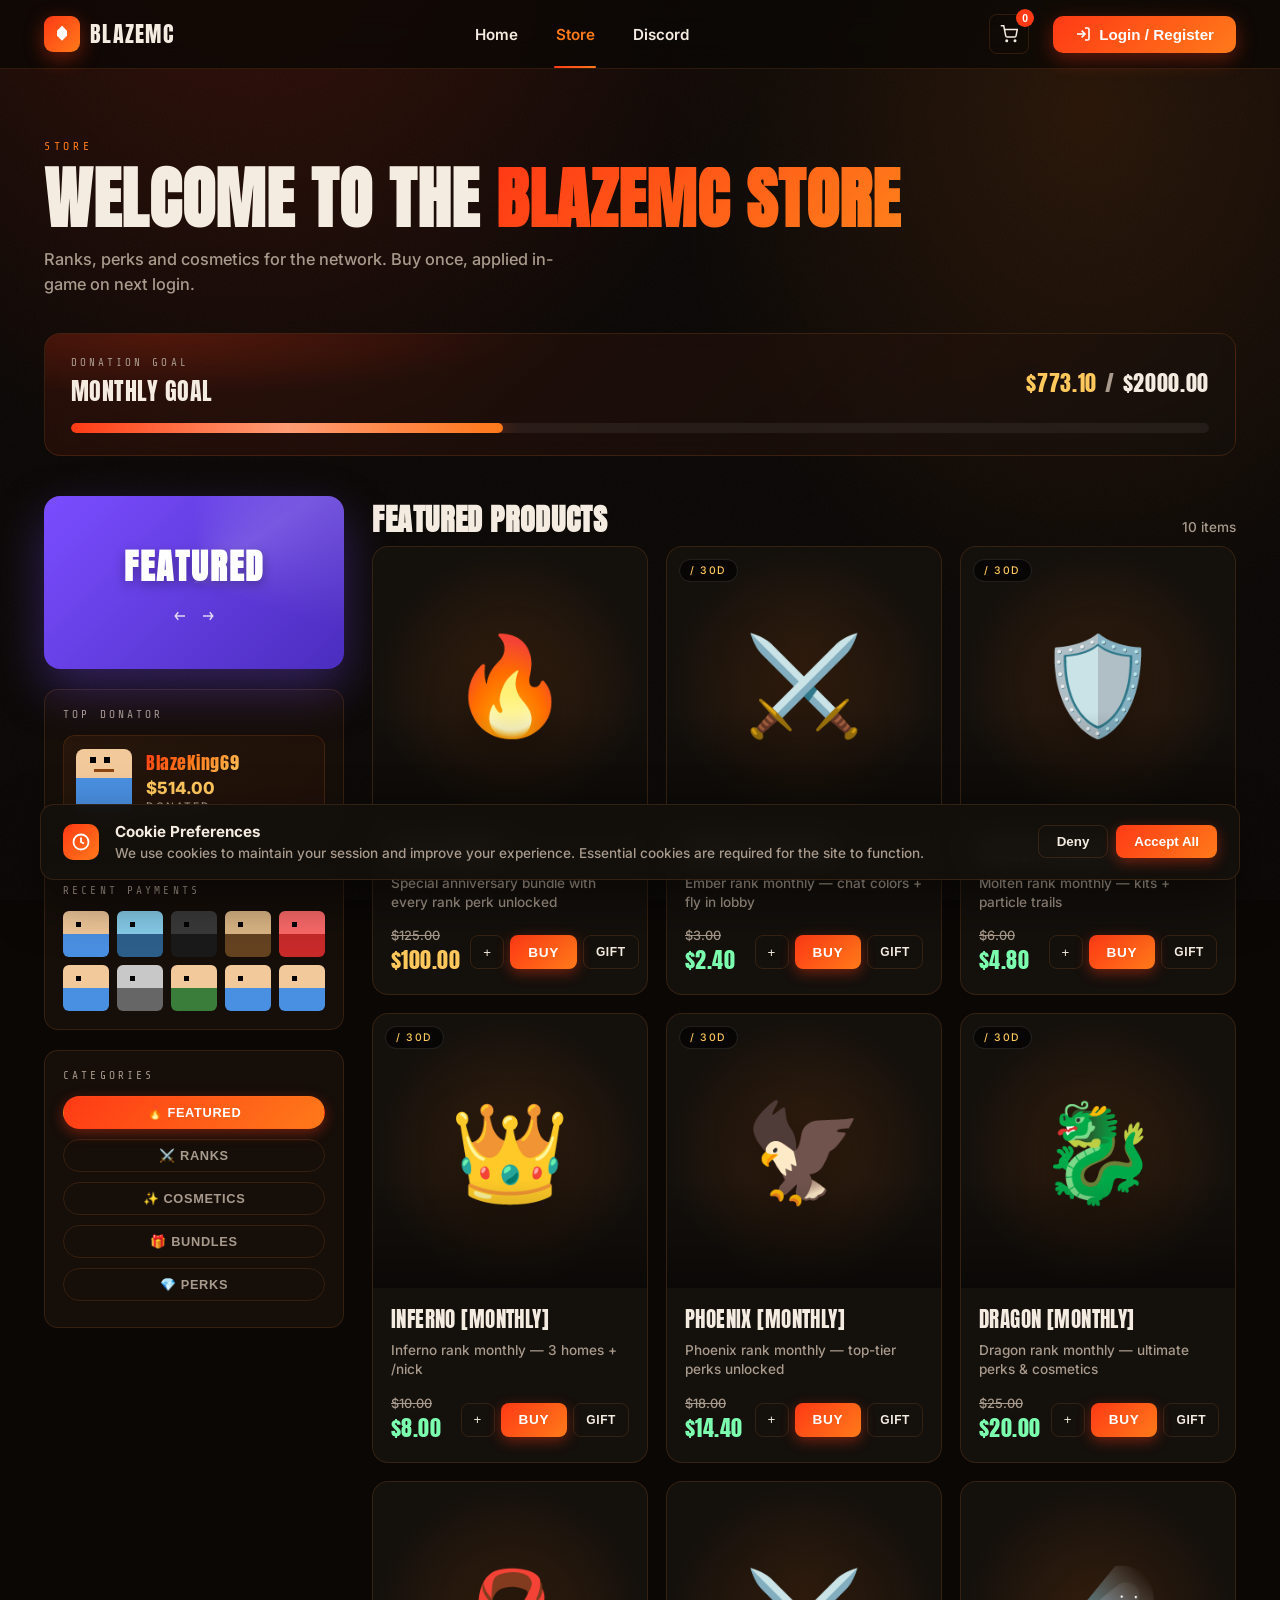
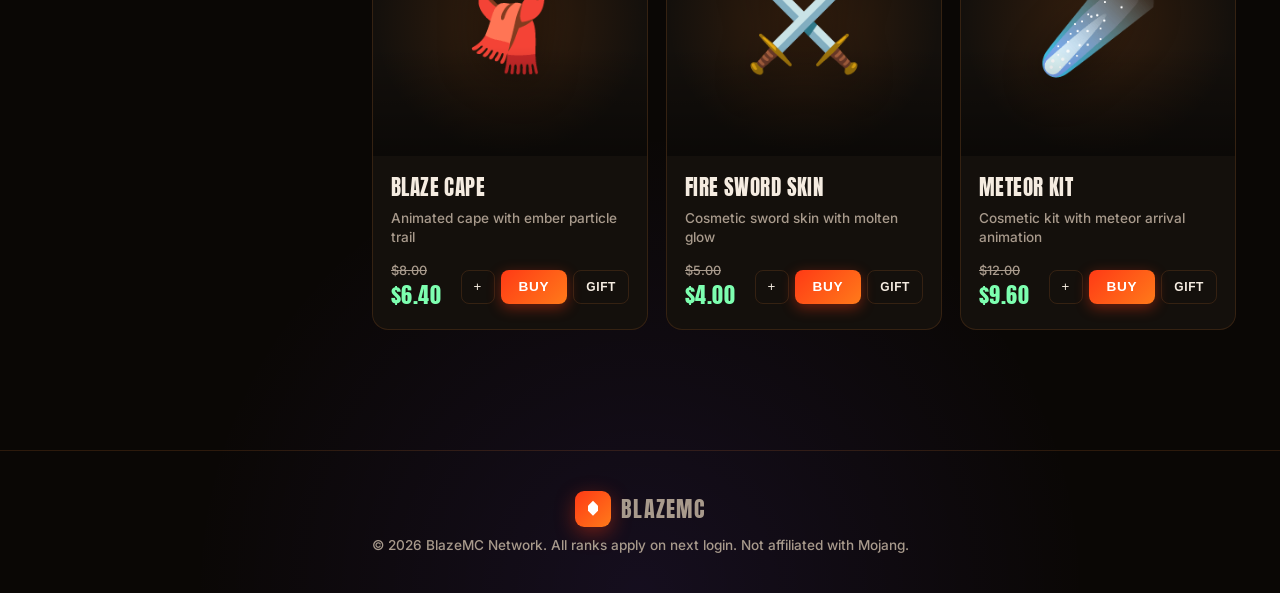
==== commit 5a554327: "Add files via upload" ====
--- a/index.html
+++ b/index.html
@@ -1,806 +1,389 @@
-<!DOCTYPE html>
-<html lang="en">
-<head>
-<meta charset="UTF-8">
-<meta name="viewport" content="width=device-width, initial-scale=1.0">
-<title>BlazeMC — Minecraft SMP</title>
-<link rel="preconnect" href="https://fonts.googleapis.com">
-<link href="https://fonts.googleapis.com/css2?family=Anton&family=Rajdhani:wght@400;500;600;700&family=Share+Tech+Mono&family=JetBrains+Mono:wght@400;600;700&display=swap" rel="stylesheet">
-<style>
-:root{
-  --bg:#100c0a; --bg2:#1a130f; --bg3:#221812;
-  --ember:#ff7a1a; --molten:#e6321a; --gold:#ffc85c;
-  --ash:#a89a8c; --text:#f5ece1;
-  --line:rgba(255,140,60,0.16);
-  /* admin-only palette (deliberately colder to feel like a different app) */
-  --ops-bg:#0a0d12; --ops-bg2:#111722; --ops-bg3:#182233;
-  --ops-line:rgba(120,180,255,0.14);
-  --ops-cyan:#5ce7ff; --ops-lime:#8effa4; --ops-red:#ff5a6b; --ops-amber:#ffc85c;
-  --ops-dim:#7a8aa3; --ops-text:#dfe7f5;
-}
-*{box-sizing:border-box; margin:0; padding:0;}
-html{scroll-behavior:smooth;}
-body{
-  background:var(--bg); color:var(--text);
-  font-family:'Rajdhani', sans-serif; font-weight:500;
-  overflow-x:hidden; position:relative;
-  background-image:
-    radial-gradient(ellipse 60% 40% at 15% 0%, rgba(230,50,26,0.14), transparent 60%),
-    radial-gradient(ellipse 50% 35% at 85% 10%, rgba(255,122,26,0.10), transparent 60%);
-}
-body::before{
-  content:""; position:fixed; inset:0; z-index:1; pointer-events:none;
-  opacity:0.045; mix-blend-mode:overlay;
-  background-image:url("data:image/svg+xml;utf8,<svg xmlns='http://www.w3.org/2000/svg' width='120' height='120'><filter id='n'><feTurbulence type='fractalNoise' baseFrequency='0.9' numOctaves='2' stitchTiles='stitch'/></filter><rect width='100%25' height='100%25' filter='url(%23n)'/></svg>");
-}
-.logo-mark{width:34px; height:34px; border-radius:8px; display:block;}
-.hidden{display:none !important;}
-::selection{background:var(--molten); color:#fff;}
-::-webkit-scrollbar{width:10px;}
-::-webkit-scrollbar-track{background:var(--bg);}
-::-webkit-scrollbar-thumb{background:linear-gradient(var(--ember),var(--molten)); border-radius:6px;}
-a{color:inherit; text-decoration:none;}
-.eyebrow{font-family:'Share Tech Mono',monospace; font-size:.72rem; letter-spacing:.28em; text-transform:uppercase; color:var(--ember);}
-.display{font-family:'Anton',sans-serif; text-transform:uppercase; letter-spacing:.01em; line-height:.95;}
-:focus-visible{outline:2px solid var(--gold); outline-offset:3px;}
-@media (prefers-reduced-motion: reduce){*{animation-duration:.001ms !important; transition-duration:.001ms !important;}}
-.wrap{max-width:1180px; margin:0 auto; padding:0 28px;}
-
-/* NAV */
-nav{position:fixed; top:0; left:0; right:0; z-index:100; backdrop-filter:blur(10px); background:rgba(16,12,10,.72); border-bottom:1px solid var(--line);}
-nav .wrap{display:flex; align-items:center; justify-content:space-between; height:68px;}
-.brand{display:flex; align-items:center; gap:10px; font-family:'Anton'; font-size:1.3rem; letter-spacing:.03em;}
-.navlinks{display:flex; gap:30px; font-size:.95rem; font-weight:600;}
-.navlinks a{color:var(--ash); transition:color .2s;}
-.navlinks a:hover{color:var(--gold);}
-.nav-cta{padding:9px 18px; border-radius:6px; background:linear-gradient(135deg,var(--ember),var(--molten)); font-weight:700; font-size:.9rem; box-shadow:0 4px 18px rgba(230,50,26,.35);}
-
-/* HERO */
-.hero{position:relative; padding:150px 0 90px; overflow:hidden;}
-#embers{position:absolute; inset:0; z-index:0; pointer-events:none;}
-.hero .wrap{position:relative; z-index:2; text-align:center;}
-.hero .eyebrow{display:block; margin-bottom:18px;}
-.hero h1{font-size:clamp(3.2rem,9vw,6.6rem); color:var(--gold); -webkit-text-stroke:2px #2a1005;
-  text-shadow:3px 3px 0 #7a1a0a, 6px 6px 0 #4d0f06, 0 0 40px rgba(255,122,26,.35); letter-spacing:.02em;}
-.hero-brandrow{display:flex; align-items:center; justify-content:center; gap:16px; flex-wrap:wrap;}
-.hero-brandrow .logo-mark{width:56px; height:56px; border-radius:12px; box-shadow:0 6px 22px rgba(230,50,26,.4);}
-.hero p.tag{max-width:560px; margin:22px auto 0; color:var(--ash); font-size:1.15rem; line-height:1.5;}
-.hero-ctas{display:flex; gap:16px; justify-content:center; margin-top:38px; flex-wrap:wrap;}
-.btn{display:inline-flex; align-items:center; gap:8px; padding:14px 28px; border-radius:8px; font-weight:700; font-size:1rem;
-  cursor:pointer; border:none; font-family:'Rajdhani'; transition:transform .15s, box-shadow .15s;}
-.btn:hover{transform:translateY(-2px);}
-.btn-primary{background:linear-gradient(135deg,var(--ember),var(--molten)); color:#fff; box-shadow:0 8px 26px rgba(230,50,26,.4);}
-.btn-ghost{background:transparent; color:var(--text); border:1px solid var(--line);}
-.btn-ghost:hover{border-color:var(--ember); background:rgba(255,122,26,.08);}
-.ip-row{margin:14px auto 0; max-width:460px; display:flex; align-items:center; gap:10px;
-  background:var(--bg2); border:1px solid var(--line); border-radius:10px; padding:10px 10px 10px 18px;}
-.ip-row:first-of-type{margin-top:44px;}
-.ip-row .lbl{font-family:'Share Tech Mono'; font-size:.7rem; color:var(--ash); letter-spacing:.15em; text-transform:uppercase; display:block;}
-.ip-row .val{font-family:'Share Tech Mono'; font-size:1.05rem; color:var(--gold);}
-.ip-row button{margin-left:auto; background:var(--bg3); color:var(--text); border:1px solid var(--line); padding:9px 16px; border-radius:6px; font-weight:700; cursor:pointer; font-family:'Rajdhani';}
-.ip-row button:hover{border-color:var(--ember); color:var(--gold);}
-.stats{display:flex; gap:50px; justify-content:center; margin-top:60px; flex-wrap:wrap;}
-.stat b{display:block; font-family:'Anton'; font-size:2.1rem; color:var(--gold);}
-.stat span{font-size:.85rem; color:var(--ash);}
-
-/* dividers */
-.crack-divider{position:relative; height:90px; width:100%;}
-.crack-divider svg{width:100%; height:100%; display:block;}
-.crack-divider path{fill:none; stroke:url(#lavaGrad); stroke-width:2.5; filter:drop-shadow(0 0 6px rgba(255,122,26,.6));}
-
-section{padding:100px 0;}
-.section-head{text-align:center; max-width:640px; margin:0 auto 56px;}
-.section-head h2{font-size:clamp(2.2rem,5vw,3.2rem); margin-top:14px;}
-.section-head p{color:var(--ash); margin-top:14px; font-size:1.05rem; line-height:1.6;}
-
-/* ABOUT */
-.about-grid{display:grid; grid-template-columns:1fr 1fr; gap:40px; align-items:center;}
-.about-card{background:var(--bg2); border:1px solid var(--line); border-radius:14px; padding:28px;}
-.about-card h3{font-family:'Anton'; font-size:1.2rem; color:var(--gold); margin-bottom:10px; text-transform:uppercase;}
-.about-card p{color:var(--ash); line-height:1.6;}
-.feature-list{display:grid; gap:16px;}
-.feature-list .f{display:flex; gap:14px; align-items:flex-start;}
-.feature-list .icon{width:38px; height:38px; flex:none; border-radius:8px; background:linear-gradient(135deg,rgba(255,122,26,.2),rgba(230,50,26,.1)); border:1px solid var(--line); display:flex; align-items:center; justify-content:center;}
-.feature-list h4{font-size:1.05rem; margin-bottom:3px;}
-.feature-list p{color:var(--ash); font-size:.92rem;}
-
-/* RANKS */
-.rank-grid{display:grid; grid-template-columns:repeat(auto-fit,minmax(230px,1fr)); gap:22px;}
-.rank-card{position:relative; background:var(--bg2); border:1px solid var(--line); border-radius:16px; padding:30px 24px; display:flex; flex-direction:column; gap:16px; transition:transform .2s, border-color .2s;}
-.rank-card:hover{transform:translateY(-6px); border-color:var(--ember);}
-.rank-card.popular{border-color:var(--ember); box-shadow:0 0 0 1px var(--ember), 0 20px 50px rgba(230,50,26,.25);}
-.rank-badge{position:absolute; top:-13px; left:50%; transform:translateX(-50%); background:linear-gradient(135deg,var(--ember),var(--molten)); color:#fff; font-family:'Share Tech Mono'; font-size:.65rem; letter-spacing:.1em; padding:5px 12px; border-radius:20px; text-transform:uppercase;}
-.rank-name{font-family:'Anton'; font-size:1.5rem; text-transform:uppercase;}
-.rank-price{font-family:'Anton'; font-size:2.1rem; color:var(--gold);}
-.rank-price span{font-family:'Rajdhani'; font-size:.85rem; color:var(--ash); font-weight:600;}
-.rank-buy{width:100%; padding:12px; border-radius:8px; border:1px solid var(--line); background:var(--bg3); color:var(--text); font-weight:700; cursor:pointer; font-family:'Rajdhani'; font-size:1rem;}
-.rank-card.popular .rank-buy{background:linear-gradient(135deg,var(--ember),var(--molten)); border:none; color:#fff;}
-.rank-buy:hover{filter:brightness(1.12);}
-
-/* RULES */
-.rules-list{display:grid; gap:14px; max-width:760px; margin:0 auto;}
-.rule{display:flex; gap:18px; align-items:flex-start; background:var(--bg2); border:1px solid var(--line); border-radius:10px; padding:18px 22px;}
-.rule .num{font-family:'Anton'; color:var(--ember); font-size:1.3rem; flex:none; width:32px;}
-.rule p{color:var(--ash); font-size:.98rem;}
-.rule strong{color:var(--text);}
-
-/* TICKETS */
-.ticket-wrap{display:grid; grid-template-columns:1fr 1fr; gap:44px; align-items:start;}
-.ticket-form{background:var(--bg2); border:1px solid var(--line); border-radius:16px; padding:30px; display:grid; gap:16px;}
-.field label{display:block; font-size:.8rem; letter-spacing:.06em; color:var(--ash); margin-bottom:6px; text-transform:uppercase; font-family:'Share Tech Mono';}
-.field input, .field select, .field textarea{width:100%; background:var(--bg3); border:1px solid var(--line); border-radius:8px; padding:11px 14px; color:var(--text); font-family:'Rajdhani'; font-size:1rem;}
-.field textarea{resize:vertical; min-height:90px;}
-.ticket-form button{background:linear-gradient(135deg,var(--ember),var(--molten)); border:none; color:#fff; padding:13px; border-radius:8px; font-weight:700; font-size:1rem; cursor:pointer; font-family:'Rajdhani';}
-.ticket-result{margin-top:6px; padding:14px 16px; border-radius:8px; border:1px solid var(--ember); background:rgba(255,122,26,.08); font-size:.9rem; display:none;}
-.ticket-result.show{display:block;}
-.ticket-side h3{font-family:'Anton'; font-size:1.3rem; margin-bottom:14px; text-transform:uppercase; color:var(--gold);}
-.ticket-side p{color:var(--ash); line-height:1.6; margin-bottom:16px;}
-.chan-list{display:grid; gap:10px;}
-.chan{display:flex; align-items:center; gap:10px; background:var(--bg2); border:1px solid var(--line); border-radius:8px; padding:10px 14px; font-family:'Share Tech Mono'; font-size:.85rem; color:var(--ash);}
-
-/* FOOTER */
-footer{border-top:1px solid var(--line); padding:50px 0 30px; text-align:center;}
-footer .brand{justify-content:center; margin-bottom:14px; display:flex;}
-footer p{color:var(--ash); font-size:.9rem;}
-footer .fl{display:flex; justify-content:center; gap:26px; margin:18px 0; font-size:.9rem; color:var(--ash);}
-footer .fl a:hover{color:var(--gold);}
-
-/* =====================================================
-   OPS DECK — completely different aesthetic for admin
-   Full-screen mission control, cold slate + neon accents
-   ===================================================== */
-#opsDeck{position:fixed; inset:0; z-index:200; background:var(--ops-bg); color:var(--ops-text);
-  font-family:'Rajdhani'; display:grid; grid-template-columns:220px 1fr; overflow:hidden;}
-#opsDeck.hidden{display:none;}
-#opsDeck::before{content:""; position:absolute; inset:0; pointer-events:none; opacity:.35;
-  background-image:linear-gradient(rgba(120,180,255,.05) 1px, transparent 1px),
-                   linear-gradient(90deg, rgba(120,180,255,.05) 1px, transparent 1px);
-  background-size:32px 32px;}
-.ops-side{position:relative; z-index:2; background:linear-gradient(180deg, #0d1219, #080b11); border-right:1px solid var(--ops-line); display:flex; flex-direction:column; padding:22px 0;}
-.ops-brand{padding:0 22px 18px; border-bottom:1px solid var(--ops-line); display:flex; align-items:center; gap:10px;}
-.ops-brand-dot{width:10px; height:10px; border-radius:50%; background:var(--ops-lime); box-shadow:0 0 12px var(--ops-lime); animation:pulseDot 1.6s infinite;}
-@keyframes pulseDot{0%,100%{opacity:1;}50%{opacity:.35;}}
-.ops-brand-txt{font-family:'JetBrains Mono'; font-size:.78rem; letter-spacing:.15em; color:var(--ops-dim); text-transform:uppercase;}
-.ops-brand-txt b{display:block; color:var(--ops-text); font-family:'Anton'; font-size:1.1rem; letter-spacing:.05em; margin-top:2px;}
-.ops-nav{padding:16px 12px; display:flex; flex-direction:column; gap:4px; flex:1;}
-.ops-nav-item{display:flex; align-items:center; gap:12px; padding:11px 14px; border-radius:6px; cursor:pointer; color:var(--ops-dim); font-weight:600; font-size:.95rem; letter-spacing:.02em; border-left:2px solid transparent; transition:all .15s;}
-.ops-nav-item:hover{background:rgba(120,180,255,.05); color:var(--ops-text);}
-.ops-nav-item.active{background:linear-gradient(90deg, rgba(92,231,255,.14), transparent); color:var(--ops-cyan); border-left-color:var(--ops-cyan);}
-.ops-nav-item .k{font-family:'JetBrains Mono'; font-size:.7rem; opacity:.5; margin-left:auto;}
-.ops-side-foot{padding:18px 22px; border-top:1px solid var(--ops-line); font-family:'JetBrains Mono'; font-size:.7rem; color:var(--ops-dim); line-height:1.6;}
-.ops-side-foot button{width:100%; margin-top:10px; background:transparent; border:1px solid var(--ops-line); color:var(--ops-dim); padding:8px; border-radius:6px; cursor:pointer; font-family:'JetBrains Mono'; font-size:.72rem; letter-spacing:.1em;}
-.ops-side-foot button:hover{border-color:var(--ops-red); color:var(--ops-red);}
-
-.ops-main{position:relative; z-index:2; overflow-y:auto; padding:26px 34px 60px;}
-.ops-topbar{display:flex; justify-content:space-between; align-items:center; gap:20px; flex-wrap:wrap; margin-bottom:22px;}
-.ops-title{font-family:'JetBrains Mono'; font-size:.75rem; letter-spacing:.22em; color:var(--ops-dim); text-transform:uppercase;}
-.ops-title b{display:block; font-family:'Anton'; color:var(--ops-text); font-size:1.9rem; letter-spacing:.03em; margin-top:4px;}
-.ops-search{display:flex; align-items:center; gap:8px; background:var(--ops-bg2); border:1px solid var(--ops-line); border-radius:6px; padding:8px 14px; min-width:280px;}
-.ops-search input{background:transparent; border:none; outline:none; color:var(--ops-text); font-family:'JetBrains Mono'; font-size:.85rem; flex:1;}
-.ops-search span{font-family:'JetBrains Mono'; font-size:.7rem; color:var(--ops-dim);}
-
-.ops-kpis{display:grid; grid-template-columns:repeat(auto-fit,minmax(180px,1fr)); gap:14px; margin-bottom:26px;}
-.ops-kpi{background:var(--ops-bg2); border:1px solid var(--ops-line); border-radius:8px; padding:18px 20px; position:relative; overflow:hidden;}
-.ops-kpi::before{content:""; position:absolute; left:0; top:0; bottom:0; width:3px; background:var(--accent, var(--ops-cyan));}
-.ops-kpi.k-open{--accent:var(--ops-amber);}
-.ops-kpi.k-claimed{--accent:var(--ops-cyan);}
-.ops-kpi.k-closed{--accent:var(--ops-lime);}
-.ops-kpi.k-total{--accent:#c48bff;}
-.ops-kpi .kpi-lbl{font-family:'JetBrains Mono'; font-size:.65rem; letter-spacing:.18em; color:var(--ops-dim); text-transform:uppercase;}
-.ops-kpi .kpi-val{font-family:'Anton'; font-size:2.1rem; color:var(--ops-text); margin-top:6px; letter-spacing:.02em;}
-.ops-kpi .kpi-sub{font-family:'JetBrains Mono'; font-size:.7rem; color:var(--ops-dim); margin-top:4px;}
-
-.ops-pane{display:none;}
-.ops-pane.active{display:block;}
-
-.ops-filters{display:flex; gap:6px; margin-bottom:16px; flex-wrap:wrap;}
-.ops-chip{background:var(--ops-bg2); border:1px solid var(--ops-line); color:var(--ops-dim); padding:6px 14px; border-radius:20px; font-family:'JetBrains Mono'; font-size:.72rem; letter-spacing:.08em; cursor:pointer; text-transform:uppercase;}
-.ops-chip.active{border-color:var(--ops-cyan); color:var(--ops-cyan); background:rgba(92,231,255,.08);}
-
-.ops-ticket{display:grid; grid-template-columns:6px 1fr auto; gap:16px; background:var(--ops-bg2); border:1px solid var(--ops-line); border-radius:8px; margin-bottom:10px; overflow:hidden; transition:border-color .15s;}
-.ops-ticket:hover{border-color:rgba(92,231,255,.4);}
-.ops-ticket .bar{background:var(--ops-amber);}
-.ops-ticket[data-status="claimed"] .bar{background:var(--ops-cyan);}
-.ops-ticket[data-status="closed"] .bar{background:var(--ops-lime); opacity:.5;}
-.ops-ticket .body{padding:14px 4px 14px 0;}
-.ops-ticket .top{display:flex; align-items:center; gap:10px; margin-bottom:6px; flex-wrap:wrap;}
-.ops-ticket .tid{font-family:'JetBrains Mono'; font-size:.78rem; color:var(--ops-cyan); letter-spacing:.05em;}
-.ops-ticket .cat{font-family:'JetBrains Mono'; font-size:.65rem; letter-spacing:.15em; text-transform:uppercase; color:var(--ops-dim); padding:2px 8px; border:1px solid var(--ops-line); border-radius:4px;}
-.ops-ticket .status-pill{font-family:'JetBrains Mono'; font-size:.65rem; letter-spacing:.15em; text-transform:uppercase; padding:2px 8px; border-radius:4px;}
-.ops-ticket[data-status="open"] .status-pill{background:rgba(255,200,92,.12); color:var(--ops-amber);}
-.ops-ticket[data-status="claimed"] .status-pill{background:rgba(92,231,255,.12); color:var(--ops-cyan);}
-.ops-ticket[data-status="closed"] .status-pill{background:rgba(142,255,164,.12); color:var(--ops-lime);}
-.ops-ticket .who{color:var(--ops-text); font-weight:700; font-size:1.05rem;}
-.ops-ticket .detail{color:var(--ops-dim); font-size:.92rem; margin-top:4px; line-height:1.5;}
-.ops-ticket .stamp{font-family:'JetBrains Mono'; font-size:.7rem; color:var(--ops-dim); margin-top:8px;}
-.ops-ticket .actions{padding:14px 18px 14px 6px; display:flex; flex-direction:column; gap:6px; justify-content:center;}
-.ops-btn{background:transparent; border:1px solid var(--ops-line); color:var(--ops-dim); padding:7px 14px; border-radius:5px; font-family:'JetBrains Mono'; font-size:.72rem; letter-spacing:.1em; cursor:pointer; text-transform:uppercase; transition:all .12s; min-width:120px; text-align:left;}
-.ops-btn:hover{border-color:var(--ops-cyan); color:var(--ops-cyan);}
-.ops-btn.claim:hover{border-color:var(--ops-cyan); color:var(--ops-cyan);}
-.ops-btn.close:hover{border-color:var(--ops-lime); color:var(--ops-lime);}
-.ops-btn.reopen:hover{border-color:var(--ops-amber); color:var(--ops-amber);}
-.ops-btn.del:hover{border-color:var(--ops-red); color:var(--ops-red);}
-
-.ops-empty{padding:60px 20px; text-align:center; color:var(--ops-dim); font-family:'JetBrains Mono'; font-size:.85rem; border:1px dashed var(--ops-line); border-radius:8px;}
-.ops-empty b{display:block; color:var(--ops-text); font-family:'Anton'; font-size:1.4rem; letter-spacing:.03em; margin-bottom:6px;}
-
-/* settings pane */
-.ops-form{display:grid; gap:14px; max-width:820px;}
-.ops-form .grp{display:grid; gap:6px;}
-.ops-form label{font-family:'JetBrains Mono'; font-size:.7rem; letter-spacing:.15em; text-transform:uppercase; color:var(--ops-dim);}
-.ops-form input, .ops-form textarea, .ops-form select{background:var(--ops-bg2); border:1px solid var(--ops-line); color:var(--ops-text); padding:11px 14px; border-radius:6px; font-family:'JetBrains Mono'; font-size:.9rem;}
-.ops-form input:focus, .ops-form textarea:focus{outline:none; border-color:var(--ops-cyan);}
-.ops-form textarea{min-height:80px; resize:vertical;}
-.ops-form .row{display:grid; grid-template-columns:1fr 1fr; gap:14px;}
-.ops-save-row{display:flex; gap:10px; margin-top:6px;}
-.ops-save{background:var(--ops-cyan); color:#062026; border:none; padding:11px 22px; border-radius:6px; font-family:'JetBrains Mono'; font-weight:700; letter-spacing:.1em; cursor:pointer; font-size:.8rem; text-transform:uppercase;}
-.ops-save:hover{filter:brightness(1.1);}
-.ops-reset{background:transparent; color:var(--ops-dim); border:1px solid var(--ops-line); padding:11px 22px; border-radius:6px; font-family:'JetBrains Mono'; font-size:.75rem; letter-spacing:.1em; cursor:pointer; text-transform:uppercase;}
-
-.ops-toast{position:fixed; bottom:24px; right:24px; z-index:300; background:var(--ops-bg2); border:1px solid var(--ops-cyan); color:var(--ops-text); padding:14px 20px; border-radius:6px; font-family:'JetBrains Mono'; font-size:.85rem; box-shadow:0 8px 24px rgba(0,0,0,.5); opacity:0; transform:translateY(10px); transition:all .2s;}
-.ops-toast.show{opacity:1; transform:translateY(0);}
-.ops-toast.err{border-color:var(--ops-red);}
-
-/* ops login */
-#opsLogin{position:fixed; inset:0; z-index:250; background:radial-gradient(ellipse at 50% 30%, rgba(92,231,255,.08), transparent 60%), var(--ops-bg); display:flex; align-items:center; justify-content:center; padding:24px;}
-#opsLogin.hidden{display:none;}
-.ops-login-card{max-width:380px; width:100%; background:var(--ops-bg2); border:1px solid var(--ops-line); border-radius:10px; padding:34px; position:relative;}
-.ops-login-card::before{content:""; position:absolute; top:0; left:0; right:0; height:2px; background:linear-gradient(90deg, transparent, var(--ops-cyan), transparent);}
-.ops-login-card h2{font-family:'Anton'; text-transform:uppercase; letter-spacing:.05em; color:var(--ops-text); font-size:1.4rem; margin-bottom:4px;}
-.ops-login-card .sub{font-family:'JetBrains Mono'; font-size:.72rem; color:var(--ops-dim); letter-spacing:.1em; text-transform:uppercase; margin-bottom:22px;}
-.ops-login-card input{width:100%; background:var(--ops-bg); border:1px solid var(--ops-line); color:var(--ops-text); padding:12px 14px; border-radius:6px; font-family:'JetBrains Mono'; margin-bottom:12px;}
-.ops-login-card input:focus{outline:none; border-color:var(--ops-cyan);}
-.ops-login-card button{width:100%; background:var(--ops-cyan); color:#062026; border:none; padding:12px; border-radius:6px; font-family:'JetBrains Mono'; font-weight:700; letter-spacing:.15em; cursor:pointer; text-transform:uppercase;}
-.ops-login-card .err{color:var(--ops-red); font-family:'JetBrains Mono'; font-size:.75rem; min-height:18px; margin-bottom:8px;}
-.ops-login-card .cancel{background:transparent; color:var(--ops-dim); border:1px solid var(--ops-line); margin-top:8px;}
-
-@media (max-width:900px){
-  #opsDeck{grid-template-columns:1fr;}
-  .ops-side{flex-direction:row; padding:10px; overflow-x:auto; border-right:none; border-bottom:1px solid var(--ops-line);}
-  .ops-brand, .ops-side-foot{display:none;}
-  .ops-nav{flex-direction:row; padding:0; gap:6px;}
-  .ops-nav-item{white-space:nowrap; padding:8px 12px;}
-  .ops-nav-item .k{display:none;}
-  .ops-main{padding:20px;}
-  .ops-ticket{grid-template-columns:6px 1fr;}
-  .ops-ticket .actions{grid-column:2; padding:0 14px 14px; flex-direction:row; flex-wrap:wrap;}
-  .ops-btn{min-width:0; flex:1;}
-}
-@media (max-width:780px){
-  .navlinks{display:none;}
-  .about-grid, .ticket-wrap{grid-template-columns:1fr;}
-  nav .brand span#navBrand{display:none;}
-}
-</style>
-</head>
-<body>
-
-<nav>
-  <div class="wrap">
-    <div class="brand"><img class="logo-mark" id="navLogo" alt=""><span id="navBrand">BLAZEMC</span></div>
-    <div class="navlinks">
-      <a href="#about">About</a>
-      <a href="#ranks">Ranks</a>
-      <a href="#rules">Rules</a>
-      <a href="#tickets">Support</a>
-    </div>
-    <div style="display:flex; align-items:center; gap:10px;">
-      <a class="btn-ghost" href="#tickets" style="padding:9px 16px; border-radius:6px; font-size:.9rem; font-weight:700; border:1px solid var(--line);">🎫 Open Ticket</a>
-      <a class="nav-cta" id="navDiscord" target="_blank" rel="noopener">Join Discord</a>
-    </div>
-  </div>
-</nav>
-
-<header class="hero">
-  <canvas id="embers"></canvas>
-  <div class="wrap">
-    <span class="eyebrow">Bedrock &amp; Java · Survival SMP</span>
-    <div class="hero-brandrow">
-      <img class="logo-mark" id="heroLogo" alt="">
-      <h1 class="display" id="heroTitle">BLAZEMC</h1>
-    </div>
-    <p class="tag" id="heroTag"></p>
-    <div class="hero-ctas">
-      <a class="btn btn-primary" id="ctaDiscord" target="_blank" rel="noopener">Join the Discord →</a>
-      <a class="btn btn-ghost" href="#ranks">See ranks</a>
-    </div>
-    <div class="ip-row">
-      <div><span class="lbl">Java IP 📈</span><span class="val" id="javaIP"></span></div>
-      <button id="copyJavaIP">Copy</button>
-    </div>
-    <div class="ip-row">
-      <div><span class="lbl">Bedrock IP 🔥 &nbsp;·&nbsp; Port</span><span class="val" id="bedrockIP"></span></div>
-      <button id="copyBedrockIP">Copy</button>
-    </div>
-    <div class="stats">
-      <div class="stat"><b id="statMembers">138+</b><span>Discord members</span></div>
-      <div class="stat"><b>24/7</b><span>Uptime</span></div>
-      <div class="stat"><b>6</b><span>Ranks in store</span></div>
-    </div>
-  </div>
-</header>
-
-<div class="crack-divider">
-  <svg viewBox="0 0 1200 90" preserveAspectRatio="none">
-    <defs><linearGradient id="lavaGrad" x1="0" x2="1">
-      <stop offset="0" stop-color="#ff7a1a"/><stop offset="0.5" stop-color="#ffc85c"/><stop offset="1" stop-color="#e6321a"/>
-    </linearGradient></defs>
-    <path d="M0,45 L120,45 L150,20 L180,60 L230,30 L270,50 L330,15 L380,55 L440,45 L520,45 L560,25 L610,60 L680,20 L730,50 L800,45 L870,35 L930,55 L990,25 L1050,45 L1200,45"/>
-  </svg>
-</div>
-
-<section id="about">
-  <div class="wrap">
-    <div class="section-head">
-      <span class="eyebrow">What is BlazeMC</span>
-      <h2 class="display">A world worth defending</h2>
-      <p>Semi-vanilla survival, land claims, player shops and an economy that runs on what you actually build. Started by the community, run by the community.</p>
-    </div>
-    <div class="about-grid">
-      <div class="about-card">
-        <h3>Server info</h3>
-        <p id="aboutText"></p>
-      </div>
-      <div class="feature-list">
-        <div class="f"><div class="icon">🛡️</div><div><h4>Land claims</h4><p>Protect your base from griefers with /claim.</p></div></div>
-        <div class="f"><div class="icon">💰</div><div><h4>Player economy</h4><p>Trade, run shops, earn from real playtime.</p></div></div>
-        <div class="f"><div class="icon">🎟️</div><div><h4>Ticket support</h4><p>Every issue gets a tracked ticket, not a lost DM.</p></div></div>
-        <div class="f"><div class="icon">🎉</div><div><h4>Events &amp; giveaways</h4><p>Seasonal drops, boss fights and rank giveaways.</p></div></div>
-      </div>
-    </div>
-  </div>
-</section>
-
-<section id="ranks">
-  <div class="wrap">
-    <div class="section-head">
-      <span class="eyebrow">Server store</span>
-      <h2 class="display">Ranks &amp; perks</h2>
-      <p>All purchases are handled through a support ticket in Discord — pick a rank below and we'll open one for you instantly.</p>
-    </div>
-    <div class="rank-grid" id="rankGrid"></div>
-    <p style="text-align:center; color:var(--ash); margin-top:28px; font-size:.95rem;" id="rankNote"></p>
-  </div>
-</section>
-
-<div class="crack-divider">
-  <svg viewBox="0 0 1200 90" preserveAspectRatio="none">
-    <path d="M0,50 L100,50 L140,75 L190,35 L250,60 L300,40 L360,70 L420,30 L480,50 L560,50 L610,25 L660,60 L720,40 L790,55 L860,30 L920,60 L980,45 L1050,55 L1200,50" stroke="url(#lavaGrad)"/>
-  </svg>
-</div>
-
-<section id="rules">
-  <div class="wrap">
-    <div class="section-head">
-      <span class="eyebrow">Keep it fair</span>
-      <h2 class="display">Server rules</h2>
-      <p>Short list, strictly enforced. Full version is pinned in Discord.</p>
-    </div>
-    <div class="rules-list" id="rulesList"></div>
-  </div>
-</section>
-
-<section id="tickets">
-  <div class="wrap">
-    <div class="section-head">
-      <span class="eyebrow">Need help</span>
-      <h2 class="display">Open a ticket</h2>
-      <p>Report a bug, a player, or ask about a purchase. It goes straight to our Discord staff — you'll get a reply there.</p>
-    </div>
-    <div class="ticket-wrap">
-      <form class="ticket-form" id="ticketForm">
-        <div class="field"><label>In-game / Discord name</label>
-          <input type="text" id="tName" required maxlength="30" placeholder="Your in-game / Discord name"></div>
-        <div class="field"><label>Category</label>
-          <select id="tCategory">
-            <option>Rank purchase</option><option>Bug report</option><option>Player report</option>
-            <option>Ban appeal</option><option>Other</option>
-          </select></div>
-        <div class="field"><label>Details</label>
-          <textarea id="tDetails" required placeholder="Tell us what happened…"></textarea></div>
-        <button type="submit">Submit ticket</button>
-        <div class="ticket-result" id="ticketResult"></div>
-      </form>
-      <div class="ticket-side">
-        <h3>How it works</h3>
-        <p>Every ticket is posted instantly to our Discord staff channel via webhook. Note your ticket ID and mention it if you follow up in Discord's <strong>#tickets</strong>.</p>
-        <div class="chan-list">
-          <div class="chan">🎫 #tickets — general support</div>
-          <div class="chan">📝 #staff-apply — staff applications</div>
-          <div class="chan">🎥 #media-apply — content creator role</div>
-          <div class="chan">📦 #suggestions — server ideas</div>
-        </div>
-      </div>
-    </div>
-  </div>
-</section>
-
-<footer>
-  <div class="wrap">
-    <div class="brand"><img class="logo-mark" id="footLogo" alt=""><span id="footBrand">BLAZEMC</span></div>
-    <p>Not affiliated with Mojang or Microsoft. BlazeMC is an independent community server.</p>
-    <div class="fl">
-      <a id="footDiscord" target="_blank" rel="noopener">Discord</a>
-      <a href="#ranks">Store</a>
-      <a href="#rules">Rules</a>
-      <a href="#tickets">Support</a>
-      <a href="#" id="opsOpenLink">Ops deck</a>
-    </div>
-    <p style="opacity:.6">© 2026 BlazeMC</p>
-  </div>
-</footer>
-
-<!-- ================= OPS DECK ================= -->
-<div id="opsLogin" class="hidden">
-  <div class="ops-login-card">
-    <h2>Mission Control</h2>
-    <div class="sub">// Staff auth required</div>
-    <div class="err" id="opsErr"></div>
-    <input type="password" id="opsPassword" placeholder="Access key">
-    <button id="opsLoginBtn">Authenticate</button>
-    <button id="opsCancelBtn" class="cancel">Cancel</button>
-  </div>
-</div>
-
-<div id="opsDeck" class="hidden">
-  <aside class="ops-side">
-    <div class="ops-brand">
-      <div class="ops-brand-dot"></div>
-      <div class="ops-brand-txt">Node 01<b>OPS DECK</b></div>
-    </div>
-    <nav class="ops-nav" id="opsNav">
-      <div class="ops-nav-item active" data-pane="tickets">🎫 Tickets <span class="k">T</span></div>
-      <div class="ops-nav-item" data-pane="settings">⚙ Settings <span class="k">S</span></div>
-    </nav>
-    <div class="ops-side-foot">
-      <div>Staff: <span id="opsStaffName" style="color:var(--ops-cyan);">operator</span></div>
-      <div>Session: <span id="opsSessionTime">--</span></div>
-      <button id="opsExit">Exit deck</button>
-    </div>
-  </aside>
-  <main class="ops-main">
-    <div class="ops-topbar">
-      <div class="ops-title">// live queue<b id="opsPaneTitle">Ticket Queue</b></div>
-      <div class="ops-search"><span>⌕</span><input type="text" id="opsSearch" placeholder="filter by id, name, category…"><span>ESC</span></div>
-    </div>
-
-    <div class="ops-kpis" id="opsKpis"></div>
-
-    <div class="ops-pane active" id="paneTickets">
-      <div class="ops-filters" id="opsFilters">
-        <div class="ops-chip active" data-filter="all">All</div>
-        <div class="ops-chip" data-filter="open">Open</div>
-        <div class="ops-chip" data-filter="claimed">Claimed</div>
-        <div class="ops-chip" data-filter="closed">Closed</div>
-      </div>
-      <div id="opsTicketList"></div>
-    </div>
-
-    <div class="ops-pane" id="paneSettings">
-      <div class="ops-form">
-        <div class="grp"><label>Staff operator name (shown in Discord on claim/close)</label>
-          <input type="text" id="setStaffName" placeholder="e.g. Rishu"></div>
-        <div class="row">
-          <div class="grp"><label>Server name</label><input type="text" id="setServerName"></div>
-          <div class="grp"><label>Discord invite</label><input type="text" id="setDiscordInvite"></div>
-        </div>
-        <div class="grp"><label>Discord webhook URL</label>
-          <input type="text" id="setWebhook" placeholder="https://discord.com/api/webhooks/..."></div>
-        <div class="row">
-          <div class="grp"><label>Java IP</label><input type="text" id="setJavaIP"></div>
-          <div class="grp"><label>Bedrock IP</label><input type="text" id="setBedrockIP"></div>
-        </div>
-        <div class="row">
-          <div class="grp"><label>Bedrock port</label><input type="text" id="setBedrockPort"></div>
-          <div class="grp"><label>Discord member count text</label><input type="text" id="setMemberCount"></div>
-        </div>
-        <div class="grp"><label>Hero tagline</label><textarea id="setTagline"></textarea></div>
-        <div class="grp"><label>About text</label><textarea id="setAbout"></textarea></div>
-        <div class="row">
-          <div class="grp"><label>Rank duration label</label><input type="text" id="setRankDuration"></div>
-          <div class="grp"><label>Staff access key</label><input type="text" id="setAdminPassword"></div>
-        </div>
-        <div class="grp"><label>Rank note</label><textarea id="setRankNote"></textarea></div>
-        <div class="ops-save-row">
-          <button class="ops-save" id="saveSettingsBtn">Save changes</button>
-          <button class="ops-reset" id="resetSettingsBtn">Reset to defaults</button>
-        </div>
-      </div>
-    </div>
-  </main>
-</div>
-
-<div class="ops-toast" id="opsToast"></div>
-
-<script>
-/* ===== CONFIG ===== */
-const DEFAULT_CONFIG = {
-  serverName: "BlazeMC",
-  discordInvite: "https://discord.gg/RFeYJwdECh",
-  javaIP: "ncr.primenodes.in:25568",
-  bedrockIP: "ncr.primenodes.in",
-  bedrockPort: "25568",
-  memberCount: "138+",
-  discordWebhookUrl: "https://discord.com/api/webhooks/1526186610432151613/3KrnEiWNY4dOODIn1UB6KJ7aeLS2PwG1-J7yEa-ulTGbJMWhq2XKqRhZ3WKGWvtjVHct",
-  adminPassword: "Rishu@7476",
-  staffName: "Operator",
-  heroTagline: "A survival world built on fire, factions and long friendships. Stack loot, raid rivals, build empires — and never play alone.",
-  aboutText: "BlazeMC has been live for multiple seasons with a dedicated Bedrock + Java crossplay world. We run land protection, an in-game economy, seasonal events and an active ticket-based support team — all coordinated through our Discord.",
-  ranks: [
-    { name:"God", price:100 },{ name:"Hero", price:150 },
-    { name:"BlazeStorm", price:599, popular:true },{ name:"Immortal", price:300 },
-    { name:"Vip", price:400 },{ name:"Mvp", price:250 }
-  ],
-  rankDuration: "7 days",
-  rankNote: "Want a rank for a month or a year instead? Open a ticket on our Discord and staff will sort out custom pricing.",
-  rules: [
-    { title:"No griefing or stealing", body:"Outside of claimed PvP/raid zones, respect other players' builds and chests." },
-    { title:"No cheats or exploits", body:"X-ray, hacked clients, and dupe glitches result in an instant ban." },
-    { title:"Keep chat respectful", body:"No hate speech, harassment, or spam — in-game or in Discord." },
-    { title:"No advertising", body:"Don't promote other servers or Discords without staff permission." },
-    { title:"Follow staff decisions", body:"Disagree? Open a ticket instead of arguing in public chat." }
-  ]
-};
-
-const CFG_KEY='blazemc-site-config', TIX_KEY='blazemc-tickets';
-let CONFIG = JSON.parse(JSON.stringify(DEFAULT_CONFIG));
-try{ const raw=localStorage.getItem(CFG_KEY); if(raw) CONFIG=Object.assign({},DEFAULT_CONFIG,JSON.parse(raw)); }catch(e){}
-function saveCfg(){ localStorage.setItem(CFG_KEY, JSON.stringify(CONFIG)); }
-
-const LOGO_SRC="[data-uri]";
-['navLogo','heroLogo','footLogo'].forEach(id=>{ const el=document.getElementById(id); if(el) el.src=LOGO_SRC; });
-const fav=document.createElement('link'); fav.rel='icon'; fav.href=LOGO_SRC; document.head.appendChild(fav);
-
-function esc(s){return String(s).replace(/[&<>"']/g,c=>({'&':'&amp;','<':'&lt;','>':'&gt;','"':'&quot;',"'":'&#39;'}[c]));}
-function wireCopy(id,text){document.getElementById(id).onclick=()=>{navigator.clipboard.writeText(text).then(()=>{const b=document.getElementById(id);const o=b.textContent;b.textContent="Copied!";setTimeout(()=>b.textContent=o,1500);});};}
-
-function renderSite(){
-  document.getElementById('navBrand').textContent=CONFIG.serverName.toUpperCase();
-  document.getElementById('footBrand').textContent=CONFIG.serverName.toUpperCase();
-  document.getElementById('heroTitle').textContent=CONFIG.serverName.toUpperCase();
-  document.getElementById('heroTag').textContent=CONFIG.heroTagline;
-  document.getElementById('aboutText').textContent=CONFIG.aboutText;
-  document.getElementById('javaIP').textContent=CONFIG.javaIP;
-  document.getElementById('bedrockIP').innerHTML=`${CONFIG.bedrockIP} &nbsp;·&nbsp; ${CONFIG.bedrockPort}`;
-  document.getElementById('statMembers').textContent=CONFIG.memberCount;
-  document.getElementById('rankNote').textContent=CONFIG.rankNote;
-  document.title=CONFIG.serverName+" — Minecraft SMP";
-  ['navDiscord','ctaDiscord','footDiscord'].forEach(id=>{document.getElementById(id).href=CONFIG.discordInvite;});
-  wireCopy('copyJavaIP',CONFIG.javaIP);
-  wireCopy('copyBedrockIP',`${CONFIG.bedrockIP}:${CONFIG.bedrockPort}`);
-  const rg=document.getElementById('rankGrid'); rg.innerHTML='';
-  CONFIG.ranks.forEach(r=>{
-    const c=document.createElement('div'); c.className='rank-card'+(r.popular?' popular':'');
-    c.innerHTML=`${r.popular?'<div class="rank-badge">Most popular</div>':''}
-      <div class="rank-name">${esc(r.name)}</div>
-      <div class="rank-price">₹${r.price}<span> / ${esc(CONFIG.rankDuration)}</span></div>
-      <button class="rank-buy">Get ${esc(r.name)}</button>`;
-    c.querySelector('.rank-buy').onclick=()=>{
-      document.getElementById('tCategory').value="Rank purchase";
-      document.getElementById('tDetails').value=`I'd like to purchase the ${r.name} rank (₹${r.price} / ${CONFIG.rankDuration}).`;
-      document.getElementById('tickets').scrollIntoView({behavior:'smooth'});
-      document.getElementById('tName').focus();
-    };
-    rg.appendChild(c);
-  });
-  const rl=document.getElementById('rulesList'); rl.innerHTML='';
-  CONFIG.rules.forEach((r,i)=>{
-    const el=document.createElement('div'); el.className='rule';
-    el.innerHTML=`<div class="num">${String(i+1).padStart(2,'0')}</div><p><strong>${esc(r.title)}.</strong> ${esc(r.body)}</p>`;
-    rl.appendChild(el);
-  });
-}
-renderSite();
-
-/* Embers */
-const canvas=document.getElementById('embers'), ctx=canvas.getContext('2d');
-let W,H,parts=[];
-function resize(){W=canvas.width=canvas.parentElement.offsetWidth; H=canvas.height=canvas.parentElement.offsetHeight;}
-function mk(){return{x:Math.random()*W,y:H+10,r:1+Math.random()*2.4,s:.4+Math.random()*1.1,drift:(Math.random()-.5)*.6,a:.3+Math.random()*.5};}
-function init(){parts=Array.from({length:window.innerWidth<700?26:50},mk);}
-function anim(){ctx.clearRect(0,0,W,H); parts.forEach(p=>{p.y-=p.s;p.x+=p.drift; if(p.y<-10)Object.assign(p,mk(),{y:H+10}); ctx.beginPath(); ctx.arc(p.x,p.y,p.r,0,Math.PI*2); ctx.fillStyle=`rgba(255,${120+Math.random()*60|0},40,${p.a})`; ctx.shadowColor='rgba(255,122,26,.8)'; ctx.shadowBlur=6; ctx.fill();}); requestAnimationFrame(anim);}
-window.addEventListener('resize',resize); resize(); init();
-if(!window.matchMedia('(prefers-reduced-motion: reduce)').matches) anim();
-
-/* ===== TICKETS ===== */
-function getTix(){ try{return JSON.parse(localStorage.getItem(TIX_KEY)||'[]');}catch(e){return [];} }
-function setTix(list){ localStorage.setItem(TIX_KEY, JSON.stringify(list.slice(-500))); }
-
-async function postWebhook(payload){
-  if(!CONFIG.discordWebhookUrl) return false;
-  try{
-    const r = await fetch(CONFIG.discordWebhookUrl,{method:'POST',headers:{'Content-Type':'application/json'},body:JSON.stringify(payload)});
-    return r.ok;
-  }catch(e){ console.error('webhook fail',e); return false; }
-}
-
-async function announceTicket(t){
-  return postWebhook({
-    embeds:[{
-      title:`🎫 New Ticket — ${t.id}`, color:0xff7a1a,
-      fields:[
-        {name:'Name',value:t.name,inline:true},
-        {name:'Category',value:t.category,inline:true},
-        {name:'Status',value:'🟠 OPEN',inline:true},
-        {name:'Details',value:t.details.slice(0,1000)}
-      ],
-      footer:{text:'BlazeMC · staff pick this up in the Ops Deck'},
-      timestamp:new Date(t.ts).toISOString()
-    }]
-  });
-}
-async function announceStatus(t, action){
-  const map={
-    claimed:{color:0x5ce7ff, emoji:'🔵', txt:`claimed by **${CONFIG.staffName||'staff'}**`},
-    closed:{color:0x8effa4, emoji:'✅', txt:`closed by **${CONFIG.staffName||'staff'}**`},
-    reopened:{color:0xffc85c, emoji:'🟠', txt:`reopened by **${CONFIG.staffName||'staff'}**`},
-    deleted:{color:0xff5a6b, emoji:'🗑️', txt:`deleted by **${CONFIG.staffName||'staff'}**`}
-  };
-  const m=map[action]||map.claimed;
-  return postWebhook({
-    embeds:[{
-      title:`${m.emoji} Ticket ${t.id} ${action}`, color:m.color,
-      description:`Ticket for **${t.name}** (${t.category}) was ${m.txt}.`,
-      timestamp:new Date().toISOString()
-    }]
-  });
-}
-
-document.getElementById('ticketForm').addEventListener('submit',async e=>{
-  e.preventDefault();
-  const name=document.getElementById('tName').value.trim();
-  const category=document.getElementById('tCategory').value;
-  const details=document.getElementById('tDetails').value.trim();
-  if(!name||!details) return;
-  const id='BM-'+Math.random().toString(36).slice(2,7).toUpperCase();
-  const t={id,name,category,details,ts:Date.now(),status:'open',claimedBy:null,closedBy:null};
-  const list=getTix(); list.push(t); setTix(list);
-  const ok=await announceTicket(t);
-  const box=document.getElementById('ticketResult'); box.classList.add('show');
-  box.innerHTML = ok
-    ? `Ticket <strong>${id}</strong> pushed to Discord. Staff will handle it from the Ops Deck.`
-    : `Ticket <strong>${id}</strong> saved. Webhook didn't respond — open a ticket in our <a href="${CONFIG.discordInvite}" target="_blank" style="color:var(--gold); text-decoration:underline;">Discord #tickets</a> and mention this ID.`;
-  e.target.reset();
-});
-
-/* ===== OPS DECK ===== */
-const opsLogin=document.getElementById('opsLogin'), opsDeck=document.getElementById('opsDeck');
-let sessionStart=0, sessTimer=null, ticketFilter='all', searchTerm='';
-
-function toast(msg, err){
-  const t=document.getElementById('opsToast'); t.textContent=msg;
-  t.className='ops-toast show'+(err?' err':''); clearTimeout(t._to);
-  t._to=setTimeout(()=>t.className='ops-toast',2400);
-}
-
-document.getElementById('opsOpenLink').addEventListener('click',e=>{
-  e.preventDefault();
-  opsLogin.classList.remove('hidden');
-  document.getElementById('opsPassword').value=''; document.getElementById('opsErr').textContent='';
-  setTimeout(()=>document.getElementById('opsPassword').focus(),50);
-});
-document.getElementById('opsCancelBtn').onclick=()=>opsLogin.classList.add('hidden');
-document.getElementById('opsExit').onclick=()=>{opsDeck.classList.add('hidden'); if(sessTimer)clearInterval(sessTimer);};
-
-document.getElementById('opsLoginBtn').onclick=doLogin;
-document.getElementById('opsPassword').addEventListener('keydown',e=>{if(e.key==='Enter')doLogin();});
-function doLogin(){
-  const v=document.getElementById('opsPassword').value;
-  if(v!==CONFIG.adminPassword){document.getElementById('opsErr').textContent='// access denied'; return;}
-  opsLogin.classList.add('hidden'); opsDeck.classList.remove('hidden');
-  document.getElementById('opsStaffName').textContent=CONFIG.staffName||'operator';
-  sessionStart=Date.now();
-  sessTimer=setInterval(()=>{
-    const s=Math.floor((Date.now()-sessionStart)/1000);
-    document.getElementById('opsSessionTime').textContent=`${String(Math.floor(s/60)).padStart(2,'0')}:${String(s%60).padStart(2,'0')}`;
-  },1000);
-  populateSettings(); renderOps();
-}
-
-document.getElementById('opsNav').addEventListener('click',e=>{
-  const it=e.target.closest('.ops-nav-item'); if(!it)return;
-  document.querySelectorAll('.ops-nav-item').forEach(x=>x.classList.remove('active'));
-  document.querySelectorAll('.ops-pane').forEach(x=>x.classList.remove('active'));
-  it.classList.add('active');
-  const pane=it.dataset.pane;
-  document.getElementById('pane'+pane[0].toUpperCase()+pane.slice(1)).classList.add('active');
-  document.getElementById('opsPaneTitle').textContent = pane==='tickets'?'Ticket Queue':'Deck Settings';
-  document.querySelector('.ops-title').firstChild.textContent = pane==='tickets'?'// live queue':'// configuration';
-});
-document.getElementById('opsFilters').addEventListener('click',e=>{
-  const c=e.target.closest('.ops-chip'); if(!c)return;
-  document.querySelectorAll('.ops-chip').forEach(x=>x.classList.remove('active'));
-  c.classList.add('active'); ticketFilter=c.dataset.filter; renderOps();
-});
-document.getElementById('opsSearch').addEventListener('input',e=>{searchTerm=e.target.value.toLowerCase(); renderOps();});
-document.addEventListener('keydown',e=>{if(e.key==='Escape'&&document.activeElement.id==='opsSearch'){document.getElementById('opsSearch').value='';searchTerm='';renderOps();document.getElementById('opsSearch').blur();}});
-
-function renderOps(){
-  const all=getTix();
-  const open=all.filter(t=>t.status==='open').length;
-  const claimed=all.filter(t=>t.status==='claimed').length;
-  const closed=all.filter(t=>t.status==='closed').length;
-  document.getElementById('opsKpis').innerHTML=`
-    <div class="ops-kpi k-total"><div class="kpi-lbl">Total</div><div class="kpi-val">${all.length}</div><div class="kpi-sub">// all-time</div></div>
-    <div class="ops-kpi k-open"><div class="kpi-lbl">Open</div><div class="kpi-val">${open}</div><div class="kpi-sub">// awaiting staff</div></div>
-    <div class="ops-kpi k-claimed"><div class="kpi-lbl">Claimed</div><div class="kpi-val">${claimed}</div><div class="kpi-sub">// in progress</div></div>
-    <div class="ops-kpi k-closed"><div class="kpi-lbl">Closed</div><div class="kpi-val">${closed}</div><div class="kpi-sub">// resolved</div></div>`;
-  let list=all.slice().reverse();
-  if(ticketFilter!=='all') list=list.filter(t=>t.status===ticketFilter);
-  if(searchTerm) list=list.filter(t=>(t.id+' '+t.name+' '+t.category+' '+t.details).toLowerCase().includes(searchTerm));
-  const box=document.getElementById('opsTicketList');
-  if(!list.length){box.innerHTML='<div class="ops-empty"><b>Queue clear</b>No tickets match this view.</div>'; return;}
-  box.innerHTML=list.map(t=>{
-    const claimBtn = t.status==='open'
-      ? `<button class="ops-btn claim" data-a="claim" data-id="${t.id}">▸ Claim</button>` : '';
-    const closeBtn = t.status!=='closed'
-      ? `<button class="ops-btn close" data-a="close" data-id="${t.id}">✓ Close</button>`
-      : `<button class="ops-btn reopen" data-a="reopen" data-id="${t.id}">↺ Reopen</button>`;
-    return `<div class="ops-ticket" data-status="${t.status}">
-      <div class="bar"></div>
-      <div class="body">
-        <div class="top">
-          <span class="tid">${t.id}</span>
-          <span class="cat">${esc(t.category)}</span>
-          <span class="status-pill">${t.status}</span>
-        </div>
-        <div class="who">${esc(t.name)}</div>
-        <div class="detail">${esc(t.details)}</div>
-        <div class="stamp">${new Date(t.ts).toLocaleString()}${t.claimedBy?` · claimed by ${esc(t.claimedBy)}`:''}${t.closedBy?` · closed by ${esc(t.closedBy)}`:''}</div>
-      </div>
-      <div class="actions">
-        ${claimBtn}${closeBtn}
-        <button class="ops-btn del" data-a="del" data-id="${t.id}">✕ Delete</button>
-      </div>
-    </div>`;
-  }).join('');
-  box.querySelectorAll('button[data-a]').forEach(b=>b.addEventListener('click',onTicketAction));
-}
-
-async function onTicketAction(e){
-  const id=e.currentTarget.dataset.id, act=e.currentTarget.dataset.a;
-  const list=getTix(); const t=list.find(x=>x.id===id); if(!t)return;
-  if(act==='claim'){ t.status='claimed'; t.claimedBy=CONFIG.staffName||'staff'; setTix(list); renderOps(); toast(`Claimed ${id}`); announceStatus(t,'claimed'); }
-  else if(act==='close'){ t.status='closed'; t.closedBy=CONFIG.staffName||'staff'; setTix(list); renderOps(); toast(`Closed ${id}`); announceStatus(t,'closed'); }
-  else if(act==='reopen'){ t.status='open'; t.closedBy=null; setTix(list); renderOps(); toast(`Reopened ${id}`); announceStatus(t,'reopened'); }
-  else if(act==='del'){ if(!confirm(`Delete ${id}?`))return; const filt=list.filter(x=>x.id!==id); setTix(filt); renderOps(); toast(`Deleted ${id}`); announceStatus(t,'deleted'); }
-}
-
-function populateSettings(){
-  const g=id=>document.getElementById(id);
-  g('setStaffName').value=CONFIG.staffName||'';
-  g('setServerName').value=CONFIG.serverName;
-  g('setDiscordInvite').value=CONFIG.discordInvite;
-  g('setWebhook').value=CONFIG.discordWebhookUrl;
-  g('setJavaIP').value=CONFIG.javaIP;
-  g('setBedrockIP').value=CONFIG.bedrockIP;
-  g('setBedrockPort').value=CONFIG.bedrockPort;
-  g('setMemberCount').value=CONFIG.memberCount;
-  g('setTagline').value=CONFIG.heroTagline;
-  g('setAbout').value=CONFIG.aboutText;
-  g('setRankDuration').value=CONFIG.rankDuration;
-  g('setRankNote').value=CONFIG.rankNote;
-  g('setAdminPassword').value=CONFIG.adminPassword;
-}
-document.getElementById('saveSettingsBtn').onclick=()=>{
-  const g=id=>document.getElementById(id).value.trim();
-  Object.assign(CONFIG,{
-    staffName:g('setStaffName')||'Operator',
-    serverName:g('setServerName')||CONFIG.serverName,
-    discordInvite:g('setDiscordInvite')||CONFIG.discordInvite,
-    discordWebhookUrl:g('setWebhook'),
-    javaIP:g('setJavaIP'), bedrockIP:g('setBedrockIP'), bedrockPort:g('setBedrockPort'),
-    memberCount:g('setMemberCount'), heroTagline:g('setTagline'), aboutText:g('setAbout'),
-    rankDuration:g('setRankDuration'), rankNote:g('setRankNote'),
-    adminPassword:g('setAdminPassword')||CONFIG.adminPassword
-  });
-  saveCfg(); renderSite(); toast('Settings saved · site updated');
-  document.getElementById('opsStaffName').textContent=CONFIG.staffName;
-};
-document.getElementById('resetSettingsBtn').onclick=()=>{
-  if(!confirm('Reset everything to defaults?'))return;
-  CONFIG=JSON.parse(JSON.stringify(DEFAULT_CONFIG)); saveCfg(); populateSettings(); renderSite(); toast('Reset to defaults');
-};
-</script>
-</body>
-</html>
+<!DOCTYPE html>
+<html lang="en">
+<head>
+<meta charset="UTF-8">
+<meta name="viewport" content="width=device-width, initial-scale=1.0">
+<title>BlazeMC Store — Ranks, Perks & Cosmetics</title>
+<meta name="description" content="Support BlazeMC and unlock ranks, perks, and cosmetics. Buy once, applied in-game on next login.">
+<link rel="preconnect" href="https://fonts.googleapis.com">
+<link href="https://fonts.googleapis.com/css2?family=Anton&family=Rajdhani:wght@400;500;600;700&family=Share+Tech+Mono&family=Inter:wght@400;500;600;700;800&display=swap" rel="stylesheet">
+<style>
+:root{
+  --bg:#0a0705; --bg2:#120c08; --bg3:#1a110b; --panel:#150e09;
+  --ember:#ff7a1a; --molten:#ff3a15; --gold:#ffc85c; --purple:#7a4dff;
+  --text:#f5ece1; --dim:#a89a8c;
+  --line:rgba(255,140,60,0.14);
+  --card:#14100c;
+  --grad-hero:linear-gradient(135deg, #ff3a15 0%, #ff7a1a 50%, #ffc85c 100%);
+  --grad-feat:linear-gradient(135deg,#7a4dff 0%, #4b2dbf 100%);
+  --grad-btn:linear-gradient(135deg,#ff3a15,#ff7a1a);
+}
+*{box-sizing:border-box;margin:0;padding:0}
+html{scroll-behavior:smooth}
+body{
+  background:var(--bg); color:var(--text);
+  font-family:'Inter',sans-serif; font-weight:500;
+  overflow-x:hidden; min-height:100vh;
+  background-image:
+    radial-gradient(ellipse 70% 45% at 20% -5%, rgba(255,58,21,.18), transparent 60%),
+    radial-gradient(ellipse 55% 40% at 85% 5%, rgba(255,122,26,.12), transparent 60%),
+    radial-gradient(ellipse 50% 30% at 50% 100%, rgba(122,77,255,.10), transparent 70%);
+}
+body::before{
+  content:"";position:fixed;inset:0;z-index:1;pointer-events:none;opacity:.04;
+  background-image:url("data:image/svg+xml;utf8,<svg xmlns='http://www.w3.org/2000/svg' width='120' height='120'><filter id='n'><feTurbulence type='fractalNoise' baseFrequency='0.9' numOctaves='2' stitchTiles='stitch'/></filter><rect width='100%25' height='100%25' filter='url(%23n)'/></svg>");
+}
+a{color:inherit;text-decoration:none}
+::selection{background:var(--molten);color:#fff}
+::-webkit-scrollbar{width:10px}
+::-webkit-scrollbar-track{background:var(--bg)}
+::-webkit-scrollbar-thumb{background:linear-gradient(var(--ember),var(--molten));border-radius:6px}
+:focus-visible{outline:2px solid var(--gold);outline-offset:3px}
+.display{font-family:'Anton',sans-serif;text-transform:uppercase;letter-spacing:.01em;line-height:.95}
+.eyebrow{font-family:'Share Tech Mono',monospace;font-size:.72rem;letter-spacing:.32em;text-transform:uppercase;color:var(--ember)}
+.wrap{max-width:1240px;margin:0 auto;padding:0 24px;position:relative;z-index:2}
+
+/* Floating embers */
+.embers{position:fixed;inset:0;pointer-events:none;z-index:1;overflow:hidden}
+.ember{position:absolute;bottom:-20px;width:6px;height:6px;border-radius:50%;
+  background:radial-gradient(circle,#ffc85c 0%,#ff7a1a 40%,transparent 70%);
+  animation:rise linear infinite;filter:blur(.5px);opacity:.7}
+@keyframes rise{
+  0%{transform:translateY(0) translateX(0) scale(1);opacity:0}
+  10%{opacity:.9}
+  100%{transform:translateY(-110vh) translateX(var(--dx,40px)) scale(.3);opacity:0}
+}
+
+/* NAV */
+nav{position:fixed;top:0;left:0;right:0;z-index:100;backdrop-filter:blur(14px);background:rgba(10,7,5,.75);border-bottom:1px solid var(--line)}
+.nav-inner{max-width:1240px;margin:0 auto;padding:14px 24px;display:flex;align-items:center;gap:24px}
+.brand{display:flex;align-items:center;gap:10px;font-family:'Anton',sans-serif;font-size:1.35rem;letter-spacing:.06em;text-transform:uppercase}
+.brand-mark{width:36px;height:36px;border-radius:9px;background:var(--grad-btn);display:grid;place-items:center;box-shadow:0 6px 20px rgba(255,58,21,.4);animation:pulse 2.4s ease-in-out infinite}
+.brand-mark svg{width:20px;height:20px;fill:#fff}
+@keyframes pulse{0%,100%{box-shadow:0 6px 20px rgba(255,58,21,.4)}50%{box-shadow:0 6px 32px rgba(255,58,21,.75)}}
+.nav-links{display:flex;gap:6px;margin:0 auto}
+.nav-link{padding:8px 16px;border-radius:8px;font-weight:600;font-size:.95rem;color:var(--text);transition:.2s;position:relative}
+.nav-link:hover{background:rgba(255,122,26,.1);color:var(--ember)}
+.nav-link.active{color:var(--ember)}
+.nav-link.active::after{content:"";position:absolute;bottom:-16px;left:20%;right:20%;height:2px;background:var(--grad-btn);border-radius:2px}
+.cart-btn{width:40px;height:40px;border-radius:8px;border:1px solid var(--line);display:grid;place-items:center;background:transparent;color:var(--text);cursor:pointer;transition:.2s;position:relative}
+.cart-btn:hover{border-color:var(--ember);color:var(--ember)}
+.cart-badge{position:absolute;top:-6px;right:-6px;background:var(--molten);color:#fff;font-size:.65rem;font-weight:700;width:18px;height:18px;border-radius:50%;display:grid;place-items:center}
+.login-btn{padding:10px 22px;border-radius:10px;background:var(--grad-btn);color:#fff;font-weight:700;font-size:.95rem;display:flex;align-items:center;gap:8px;cursor:pointer;border:none;box-shadow:0 6px 20px rgba(255,58,21,.35);transition:.2s}
+.login-btn:hover{transform:translateY(-2px);box-shadow:0 10px 30px rgba(255,58,21,.55)}
+.login-btn svg{width:16px;height:16px}
+
+/* HERO */
+.hero{padding:140px 0 40px;position:relative}
+.hero .eyebrow{margin-bottom:14px;opacity:0;animation:fadeUp .8s .1s forwards}
+.hero h1{font-size:clamp(2.4rem,5.6vw,4.2rem);margin-bottom:16px;opacity:0;animation:fadeUp .8s .25s forwards}
+.hero h1 .grad{background:var(--grad-hero);-webkit-background-clip:text;background-clip:text;color:transparent;display:inline-block;background-size:200% 100%;animation:shimmer 4s linear infinite}
+@keyframes shimmer{0%{background-position:0 0}100%{background-position:200% 0}}
+.hero p{color:var(--dim);max-width:520px;font-size:1.02rem;line-height:1.55;opacity:0;animation:fadeUp .8s .4s forwards}
+@keyframes fadeUp{from{opacity:0;transform:translateY(24px)}to{opacity:1;transform:translateY(0)}}
+
+/* DONATION GOAL */
+.goal-card{margin:36px 0 40px;border:1px solid var(--line);border-radius:16px;padding:22px 26px;
+  background:linear-gradient(135deg,rgba(255,58,21,.10),rgba(20,16,12,.6));
+  backdrop-filter:blur(8px);opacity:0;animation:fadeUp .8s .55s forwards;position:relative;overflow:hidden}
+.goal-card::before{content:"";position:absolute;inset:0;background:radial-gradient(600px 100px at 10% 0%,rgba(255,58,21,.18),transparent 60%);pointer-events:none}
+.goal-head{display:flex;justify-content:space-between;align-items:center;gap:20px;flex-wrap:wrap;margin-bottom:14px;position:relative}
+.goal-title{font-family:'Anton',sans-serif;font-size:1.5rem;letter-spacing:.02em;text-transform:uppercase}
+.goal-eyebrow{font-family:'Share Tech Mono',monospace;font-size:.68rem;letter-spacing:.28em;text-transform:uppercase;color:var(--dim);margin-bottom:4px}
+.goal-nums{font-family:'Anton',sans-serif;font-size:1.4rem;letter-spacing:.03em}
+.goal-nums .cur{color:var(--gold)}.goal-nums .sep{color:var(--dim);margin:0 8px}
+.goal-bar{height:10px;border-radius:6px;background:rgba(255,255,255,.06);overflow:hidden;position:relative}
+.goal-bar-fill{height:100%;width:0;background:var(--grad-btn);border-radius:6px;position:relative;box-shadow:0 0 20px rgba(255,58,21,.6);animation:fill 1.6s .8s cubic-bezier(.2,.8,.2,1) forwards}
+.goal-bar-fill::after{content:"";position:absolute;inset:0;background:linear-gradient(90deg,transparent,rgba(255,255,255,.4),transparent);animation:sweep 2.4s linear infinite}
+@keyframes fill{to{width:38%}}
+@keyframes sweep{0%{transform:translateX(-100%)}100%{transform:translateX(100%)}}
+
+/* LAYOUT */
+.layout{display:grid;grid-template-columns:300px 1fr;gap:28px;padding-bottom:80px}
+@media (max-width:900px){.layout{grid-template-columns:1fr}}
+
+/* SIDEBAR */
+.side{display:flex;flex-direction:column;gap:20px}
+.featured-card{border-radius:16px;padding:44px 20px;background:var(--grad-feat);text-align:center;position:relative;overflow:hidden;box-shadow:0 20px 50px rgba(122,77,255,.35);cursor:pointer;transition:.3s}
+.featured-card:hover{transform:translateY(-4px);box-shadow:0 30px 70px rgba(122,77,255,.55)}
+.featured-card::before{content:"";position:absolute;inset:-50%;background:conic-gradient(from 0deg,transparent,rgba(255,255,255,.15),transparent 30%);animation:spin 6s linear infinite}
+@keyframes spin{to{transform:rotate(360deg)}}
+.featured-card-inner{position:relative;z-index:2}
+.featured-card h3{font-family:'Anton',sans-serif;font-size:2.2rem;letter-spacing:.06em;color:#fff;text-shadow:0 4px 12px rgba(0,0,0,.3)}
+.featured-card .arrows{display:flex;justify-content:center;gap:6px;margin-top:14px;color:rgba(255,255,255,.8)}
+.side-panel{border:1px solid var(--line);border-radius:14px;background:var(--panel);padding:18px}
+.side-title{font-family:'Share Tech Mono',monospace;font-size:.7rem;letter-spacing:.28em;text-transform:uppercase;color:var(--dim);margin-bottom:14px}
+.donor{display:flex;align-items:center;gap:14px;padding:12px;border-radius:12px;background:linear-gradient(135deg,rgba(255,122,26,.08),rgba(255,58,21,.04));border:1px solid rgba(255,122,26,.14)}
+.donor-avatar{width:56px;height:64px;border-radius:8px;background:linear-gradient(180deg,#f2c99b 0%,#f2c99b 45%,#4a90e2 45%,#4a90e2 100%);flex-shrink:0;image-rendering:pixelated;position:relative;overflow:hidden}
+.donor-avatar::before{content:"";position:absolute;top:8px;left:14px;width:6px;height:6px;background:#000;box-shadow:14px 0 0 #000}
+.donor-avatar::after{content:"";position:absolute;top:20px;left:18px;right:18px;height:3px;background:#8b4513}
+.donor-name{font-family:'Anton',sans-serif;font-size:1.15rem;letter-spacing:.03em;background:var(--grad-hero);-webkit-background-clip:text;background-clip:text;color:transparent}
+.donor-amount{color:var(--gold);font-weight:800;font-size:1.05rem;margin-top:2px}
+.donor-label{font-size:.65rem;letter-spacing:.2em;color:var(--dim);text-transform:uppercase;margin-top:2px}
+.avatars-grid{display:grid;grid-template-columns:repeat(5,1fr);gap:8px}
+.mini-avatar{aspect-ratio:1;border-radius:6px;background:linear-gradient(180deg,#f2c99b 50%,#4a90e2 50%);image-rendering:pixelated;position:relative;transition:.2s;cursor:pointer}
+.mini-avatar:nth-child(2){background:linear-gradient(180deg,#87ceeb 50%,#2d5f8b 50%)}
+.mini-avatar:nth-child(3){background:linear-gradient(180deg,#3a3a3a 50%,#1a1a1a 50%)}
+.mini-avatar:nth-child(4){background:linear-gradient(180deg,#deb887 50%,#654321 50%)}
+.mini-avatar:nth-child(5){background:linear-gradient(180deg,#ff6b6b 50%,#c92a2a 50%)}
+.mini-avatar:nth-child(7){background:linear-gradient(180deg,#c8c8c8 50%,#666 50%)}
+.mini-avatar:nth-child(8){background:linear-gradient(180deg,#f2c99b 50%,#3a7d3a 50%)}
+.mini-avatar:hover{transform:scale(1.15) rotate(-4deg);z-index:2}
+.mini-avatar::before{content:"";position:absolute;top:22%;left:28%;width:12%;height:12%;background:#000;box-shadow:28% 0 0 #000}
+
+/* MAIN GRID */
+.main-col{display:flex;flex-direction:column;gap:30px}
+.section-head{display:flex;justify-content:space-between;align-items:baseline;margin-bottom:4px}
+.section-head h2{font-family:'Anton',sans-serif;font-size:1.9rem;letter-spacing:.02em;text-transform:uppercase}
+.count{font-size:.85rem;color:var(--dim)}
+.grid{display:grid;grid-template-columns:repeat(3,1fr);gap:18px}
+@media (max-width:1050px){.grid{grid-template-columns:repeat(2,1fr)}}
+@media (max-width:560px){.grid{grid-template-columns:1fr}}
+
+.product{background:var(--card);border:1px solid var(--line);border-radius:16px;overflow:hidden;transition:.35s cubic-bezier(.2,.8,.2,1);display:flex;flex-direction:column;opacity:0;transform:translateY(20px);animation:pop .6s forwards}
+.product:nth-child(1){animation-delay:.1s}.product:nth-child(2){animation-delay:.18s}.product:nth-child(3){animation-delay:.26s}
+.product:nth-child(4){animation-delay:.34s}.product:nth-child(5){animation-delay:.42s}.product:nth-child(6){animation-delay:.5s}
+.product:nth-child(7){animation-delay:.58s}.product:nth-child(8){animation-delay:.66s}.product:nth-child(9){animation-delay:.74s}
+@keyframes pop{to{opacity:1;transform:translateY(0)}}
+.product:hover{transform:translateY(-6px);border-color:rgba(255,122,26,.4);box-shadow:0 20px 40px rgba(255,58,21,.15)}
+.product-img{aspect-ratio:1;position:relative;overflow:hidden;display:grid;place-items:center;background:radial-gradient(circle at 50% 50%,rgba(255,122,26,.15),transparent 70%)}
+.product-img .art{width:78%;height:78%;display:grid;place-items:center;transition:.5s cubic-bezier(.2,.8,.2,1);filter:drop-shadow(0 10px 20px rgba(0,0,0,.4))}
+.product:hover .product-img .art{transform:scale(1.1) rotate(-3deg)}
+.product-img::after{content:"";position:absolute;inset:0;background:linear-gradient(180deg,transparent 60%,rgba(0,0,0,.45));pointer-events:none}
+.badge-mo{position:absolute;top:12px;left:12px;background:rgba(0,0,0,.6);backdrop-filter:blur(6px);border:1px solid rgba(255,255,255,.1);padding:4px 10px;border-radius:20px;font-size:.65rem;letter-spacing:.15em;text-transform:uppercase;color:var(--gold);z-index:2}
+.product-body{padding:16px 18px;display:flex;flex-direction:column;gap:6px;flex:1}
+.product-name{font-family:'Anton',sans-serif;font-size:1.3rem;letter-spacing:.02em;text-transform:uppercase}
+.product-desc{font-size:.85rem;color:var(--dim);line-height:1.4;flex:1}
+.product-foot{display:flex;justify-content:space-between;align-items:center;padding:0 18px 18px;gap:10px}
+.price{display:flex;flex-direction:column;gap:0}
+.price-old{font-size:.8rem;color:var(--dim);text-decoration:line-through}
+.price-new{font-family:'Anton',sans-serif;font-size:1.4rem;letter-spacing:.02em;color:#7dffb0}
+.price-single .price-new{color:var(--gold)}
+.actions{display:flex;gap:6px}
+.btn-plus,.btn-gift{width:34px;height:34px;border-radius:8px;border:1px solid var(--line);background:transparent;color:var(--text);cursor:pointer;display:grid;place-items:center;transition:.2s}
+.btn-plus:hover,.btn-gift:hover{border-color:var(--ember);color:var(--ember);transform:translateY(-2px)}
+.btn-buy{padding:8px 18px;background:var(--grad-btn);color:#fff;font-weight:800;font-size:.85rem;letter-spacing:.05em;text-transform:uppercase;border:none;border-radius:8px;cursor:pointer;transition:.2s;box-shadow:0 4px 14px rgba(255,58,21,.4)}
+.btn-buy:hover{transform:translateY(-2px);box-shadow:0 8px 22px rgba(255,58,21,.6)}
+.btn-gift{width:auto;padding:0 12px;font-size:.75rem;font-weight:700;letter-spacing:.05em;text-transform:uppercase}
+
+/* Product art (SVG/emoji stand-ins) */
+.art-emoji{font-size:6rem;line-height:1;user-select:none}
+
+/* CATEGORY tabs */
+.cats{display:flex;gap:10px;flex-wrap:wrap;margin-bottom:8px}
+.cat{padding:8px 16px;border-radius:20px;border:1px solid var(--line);font-size:.8rem;font-weight:600;letter-spacing:.05em;text-transform:uppercase;cursor:pointer;transition:.2s;background:transparent;color:var(--dim)}
+.cat:hover{color:var(--text);border-color:var(--ember)}
+.cat.on{background:var(--grad-btn);color:#fff;border-color:transparent;box-shadow:0 4px 14px rgba(255,58,21,.4)}
+
+/* FOOTER */
+footer{border-top:1px solid var(--line);padding:40px 0;text-align:center;color:var(--dim);font-size:.85rem}
+footer .brand{display:inline-flex;margin-bottom:10px}
+
+/* Cookie banner */
+.cookie{position:fixed;left:20px;right:20px;bottom:20px;max-width:1200px;margin:0 auto;background:rgba(20,16,12,.95);backdrop-filter:blur(14px);border:1px solid var(--line);border-radius:14px;padding:16px 22px;display:flex;gap:16px;align-items:center;z-index:200;box-shadow:0 20px 50px rgba(0,0,0,.5);animation:fadeUp .6s .8s both}
+.cookie-icon{width:36px;height:36px;border-radius:10px;background:var(--grad-btn);display:grid;place-items:center;flex-shrink:0}
+.cookie-body{flex:1;font-size:.85rem;color:var(--dim);line-height:1.4}
+.cookie-body b{color:var(--text);font-size:.95rem;display:block;margin-bottom:2px}
+.cookie-btns{display:flex;gap:8px;flex-shrink:0}
+.cookie .deny{padding:8px 18px;border-radius:8px;border:1px solid var(--line);background:transparent;color:var(--text);cursor:pointer;font-weight:600}
+.cookie .accept{padding:8px 18px;border-radius:8px;background:var(--grad-btn);color:#fff;font-weight:700;border:none;cursor:pointer;box-shadow:0 4px 14px rgba(255,58,21,.4)}
+@media (max-width:640px){.cookie{flex-direction:column;text-align:center}}
+.hide{display:none!important}
+</style>
+</head>
+<body>
+
+<div class="embers" id="embers"></div>
+
+<nav>
+  <div class="nav-inner">
+    <a href="#" class="brand">
+      <span class="brand-mark"><svg viewBox="0 0 24 24"><path d="M12 2 6 8v6l6 6 6-6V8z"/></svg></span>
+      <span>BlazeMC</span>
+    </a>
+    <div class="nav-links">
+      <a class="nav-link" href="#">Home</a>
+      <a class="nav-link active" href="#">Store</a>
+      <a class="nav-link" href="#">Discord</a>
+    </div>
+    <button class="cart-btn" aria-label="Cart">
+      <svg width="18" height="18" viewBox="0 0 24 24" fill="none" stroke="currentColor" stroke-width="2"><circle cx="9" cy="21" r="1"/><circle cx="20" cy="21" r="1"/><path d="M1 1h4l2.68 13.39a2 2 0 0 0 2 1.61h9.72a2 2 0 0 0 2-1.61L23 6H6"/></svg>
+      <span class="cart-badge">0</span>
+    </button>
+    <button class="login-btn">
+      <svg viewBox="0 0 24 24" fill="none" stroke="currentColor" stroke-width="2.4"><path d="M15 3h4a2 2 0 0 1 2 2v14a2 2 0 0 1-2 2h-4"/><polyline points="10 17 15 12 10 7"/><line x1="15" y1="12" x2="3" y2="12"/></svg>
+      Login / Register
+    </button>
+  </div>
+</nav>
+
+<section class="hero">
+  <div class="wrap">
+    <div class="eyebrow">Store</div>
+    <h1 class="display">Welcome to the <span class="grad">BlazeMC Store</span></h1>
+    <p>Ranks, perks and cosmetics for the network. Buy once, applied in-game on next login.</p>
+
+    <div class="goal-card">
+      <div class="goal-head">
+        <div>
+          <div class="goal-eyebrow">Donation Goal</div>
+          <div class="goal-title">Monthly Goal</div>
+        </div>
+        <div class="goal-nums"><span class="cur">$773.10</span><span class="sep">/</span><span>$2000.00</span></div>
+      </div>
+      <div class="goal-bar"><div class="goal-bar-fill"></div></div>
+    </div>
+
+    <div class="layout">
+      <aside class="side">
+        <div class="featured-card">
+          <div class="featured-card-inner">
+            <h3>FEATURED</h3>
+            <div class="arrows">
+              <svg width="18" height="18" viewBox="0 0 24 24" fill="none" stroke="currentColor" stroke-width="2"><path d="M7 7l-4 5 4 5M3 12h13"/></svg>
+              <svg width="18" height="18" viewBox="0 0 24 24" fill="none" stroke="currentColor" stroke-width="2"><path d="M17 7l4 5-4 5M21 12H8"/></svg>
+            </div>
+          </div>
+        </div>
+
+        <div class="side-panel">
+          <div class="side-title">Top Donator</div>
+          <div class="donor">
+            <div class="donor-avatar"></div>
+            <div>
+              <div class="donor-name">BlazeKing69</div>
+              <div class="donor-amount">$514.00</div>
+              <div class="donor-label">Donated</div>
+            </div>
+          </div>
+        </div>
+
+        <div class="side-panel">
+          <div class="side-title">Recent Payments</div>
+          <div class="avatars-grid">
+            <div class="mini-avatar"></div><div class="mini-avatar"></div><div class="mini-avatar"></div>
+            <div class="mini-avatar"></div><div class="mini-avatar"></div><div class="mini-avatar"></div>
+            <div class="mini-avatar"></div><div class="mini-avatar"></div><div class="mini-avatar"></div>
+            <div class="mini-avatar"></div>
+          </div>
+        </div>
+
+        <div class="side-panel">
+          <div class="side-title">Categories</div>
+          <div class="cats" style="flex-direction:column;align-items:stretch">
+            <button class="cat on">🔥 Featured</button>
+            <button class="cat">⚔️ Ranks</button>
+            <button class="cat">✨ Cosmetics</button>
+            <button class="cat">🎁 Bundles</button>
+            <button class="cat">💎 Perks</button>
+          </div>
+        </div>
+      </aside>
+
+      <div class="main-col">
+        <div>
+          <div class="section-head">
+            <h2>Featured Products</h2>
+            <span class="count">10 items</span>
+          </div>
+          <div class="grid" id="grid"></div>
+        </div>
+      </div>
+    </div>
+  </div>
+</section>
+
+<footer>
+  <div class="wrap">
+    <div class="brand"><span class="brand-mark"><svg viewBox="0 0 24 24"><path d="M12 2 6 8v6l6 6 6-6V8z"/></svg></span>BlazeMC</div>
+    <div>© 2026 BlazeMC Network. All ranks apply on next login. Not affiliated with Mojang.</div>
+  </div>
+</footer>
+
+<div class="cookie" id="cookie">
+  <div class="cookie-icon"><svg width="18" height="18" viewBox="0 0 24 24" fill="none" stroke="#fff" stroke-width="2.4"><circle cx="12" cy="12" r="10"/><path d="M12 6v6l4 2"/></svg></div>
+  <div class="cookie-body"><b>Cookie Preferences</b>We use cookies to maintain your session and improve your experience. Essential cookies are required for the site to function.</div>
+  <div class="cookie-btns">
+    <button class="deny" onclick="document.getElementById('cookie').classList.add('hide')">Deny</button>
+    <button class="accept" onclick="document.getElementById('cookie').classList.add('hide')">Accept All</button>
+  </div>
+</div>
+
+<script>
+// Embers
+const embers = document.getElementById('embers');
+for(let i=0;i<40;i++){
+  const e=document.createElement('div');e.className='ember';
+  e.style.left=Math.random()*100+'%';
+  e.style.animationDuration=(6+Math.random()*8)+'s';
+  e.style.animationDelay=(Math.random()*8)+'s';
+  e.style.setProperty('--dx',(Math.random()*120-60)+'px');
+  e.style.width=e.style.height=(3+Math.random()*5)+'px';
+  embers.appendChild(e);
+}
+
+// Products
+const products = [
+  {name:"BLAZE BUNDLE",desc:"Special anniversary bundle with every rank perk unlocked",old:"$125.00",price:"$100.00",art:"🔥",tag:"",single:true},
+  {name:"Ember [Monthly]",desc:"Ember rank monthly — chat colors + fly in lobby",old:"$3.00",price:"$2.40",art:"⚔️",tag:"/ 30D"},
+  {name:"Molten [Monthly]",desc:"Molten rank monthly — kits + particle trails",old:"$6.00",price:"$4.80",art:"🛡️",tag:"/ 30D"},
+  {name:"Inferno [Monthly]",desc:"Inferno rank monthly — 3 homes + /nick",old:"$10.00",price:"$8.00",art:"👑",tag:"/ 30D"},
+  {name:"Phoenix [Monthly]",desc:"Phoenix rank monthly — top-tier perks unlocked",old:"$18.00",price:"$14.40",art:"🦅",tag:"/ 30D"},
+  {name:"Dragon [Monthly]",desc:"Dragon rank monthly — ultimate perks & cosmetics",old:"$25.00",price:"$20.00",art:"🐉",tag:"/ 30D"},
+  {name:"Blaze Cape",desc:"Animated cape with ember particle trail",old:"$8.00",price:"$6.40",art:"🧣",tag:""},
+  {name:"Fire Sword Skin",desc:"Cosmetic sword skin with molten glow",old:"$5.00",price:"$4.00",art:"⚔️",tag:""},
+  {name:"Meteor Kit",desc:"Cosmetic kit with meteor arrival animation",old:"$12.00",price:"$9.60",art:"☄️",tag:""},
+];
+const grid=document.getElementById('grid');
+products.forEach(p=>{
+  const cls=p.single?'product price-single':'product';
+  grid.insertAdjacentHTML('beforeend',`
+    <div class="${cls}">
+      <div class="product-img">
+        ${p.tag?`<span class="badge-mo">${p.tag}</span>`:''}
+        <div class="art"><span class="art-emoji">${p.art}</span></div>
+      </div>
+      <div class="product-body">
+        <div class="product-name">${p.name}</div>
+        <div class="product-desc">${p.desc}</div>
+      </div>
+      <div class="product-foot">
+        <div class="price">
+          <span class="price-old">${p.old}</span>
+          <span class="price-new">${p.price}</span>
+        </div>
+        <div class="actions">
+          <button class="btn-plus" aria-label="Add">+</button>
+          <button class="btn-buy">Buy</button>
+          <button class="btn-gift">Gift</button>
+        </div>
+      </div>
+    </div>`);
+});
+
+// Parallax tilt on cards
+document.querySelectorAll('.product').forEach(card=>{
+  card.addEventListener('mousemove',e=>{
+    const r=card.getBoundingClientRect();
+    const x=(e.clientX-r.left)/r.width-.5;
+    const y=(e.clientY-r.top)/r.height-.5;
+    card.style.transform=`translateY(-6px) rotateX(${-y*4}deg) rotateY(${x*4}deg)`;
+  });
+  card.addEventListener('mouseleave',()=>card.style.transform='');
+});
+
+// Category filter (visual only)
+document.querySelectorAll('.cat').forEach(c=>c.addEventListener('click',()=>{
+  document.querySelectorAll('.cat').forEach(x=>x.classList.remove('on'));
+  c.classList.add('on');
+}));
+
+// Nav shrink on scroll
+addEventListener('scroll',()=>{
+  const n=document.querySelector('nav');
+  n.style.padding=scrollY>20?'0':'';
+  n.style.background=scrollY>20?'rgba(10,7,5,.92)':'';
+});
+</script>
+</body>
+</html>
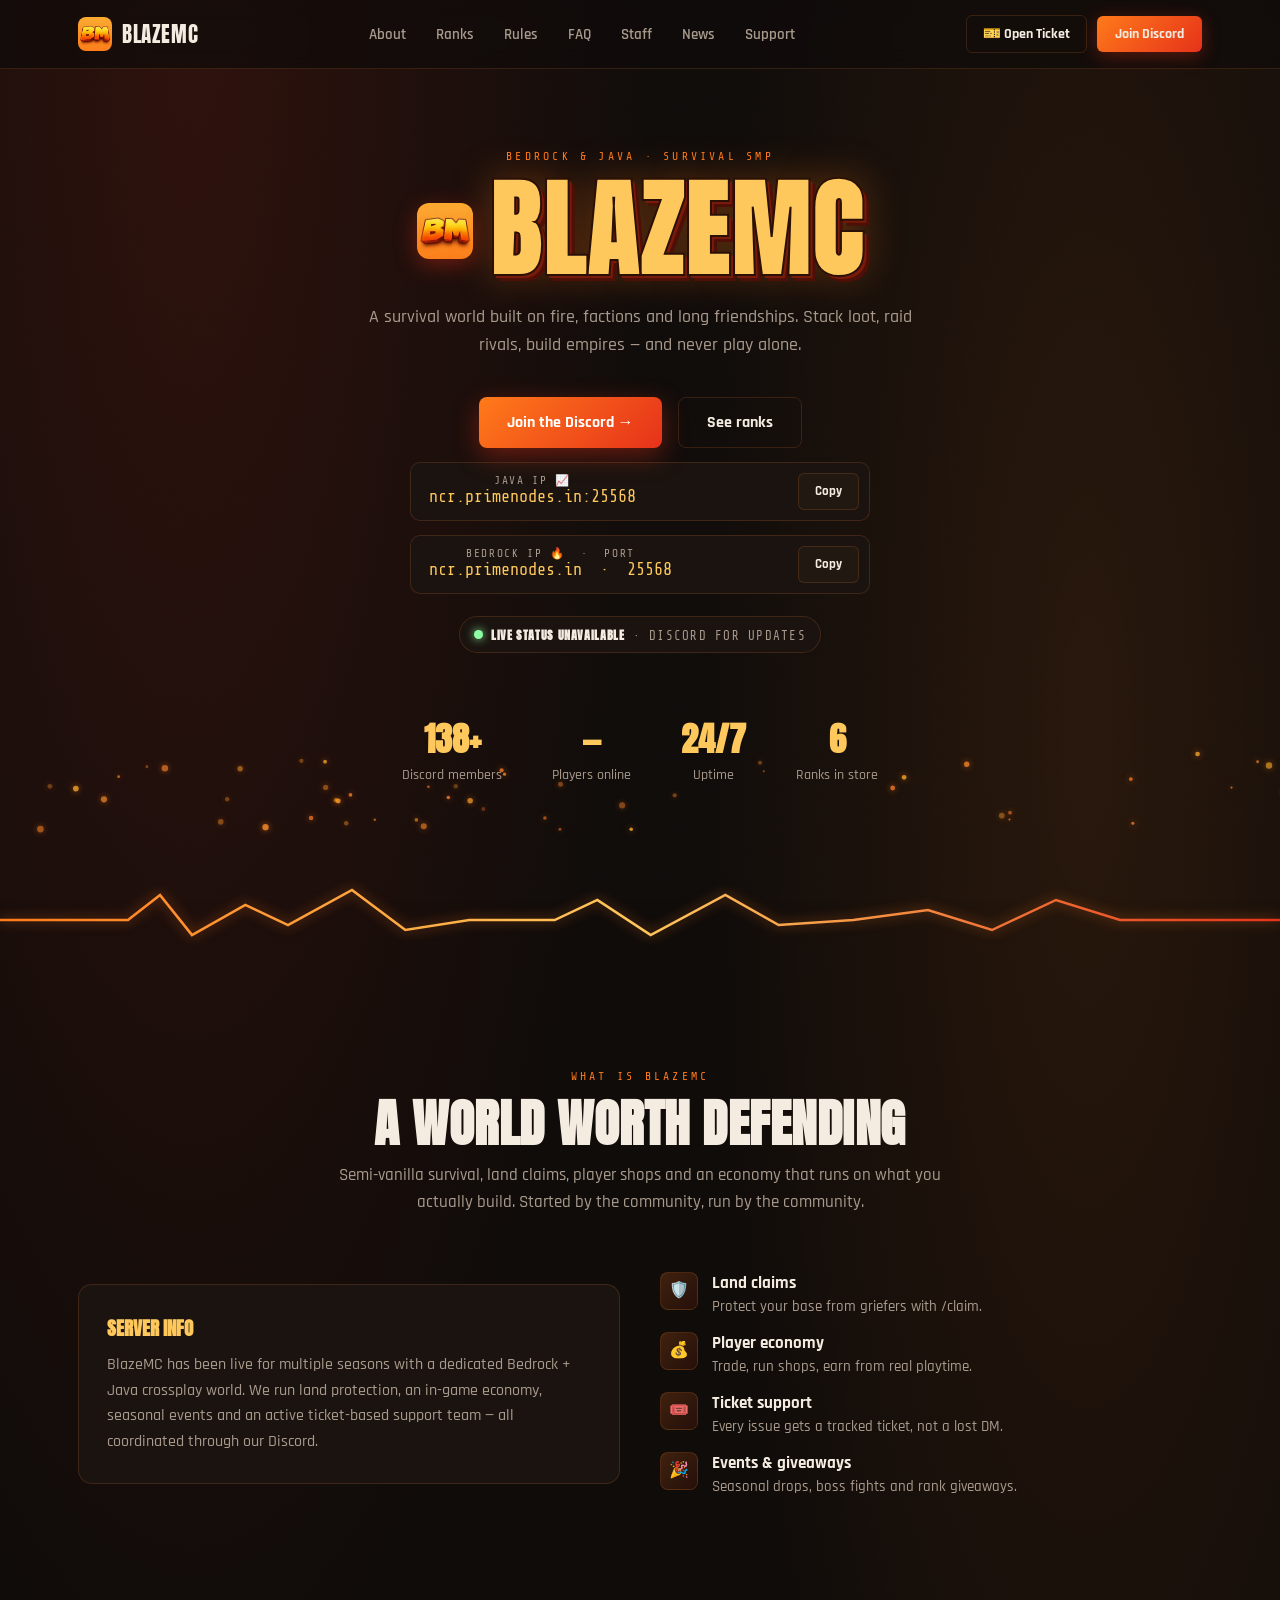
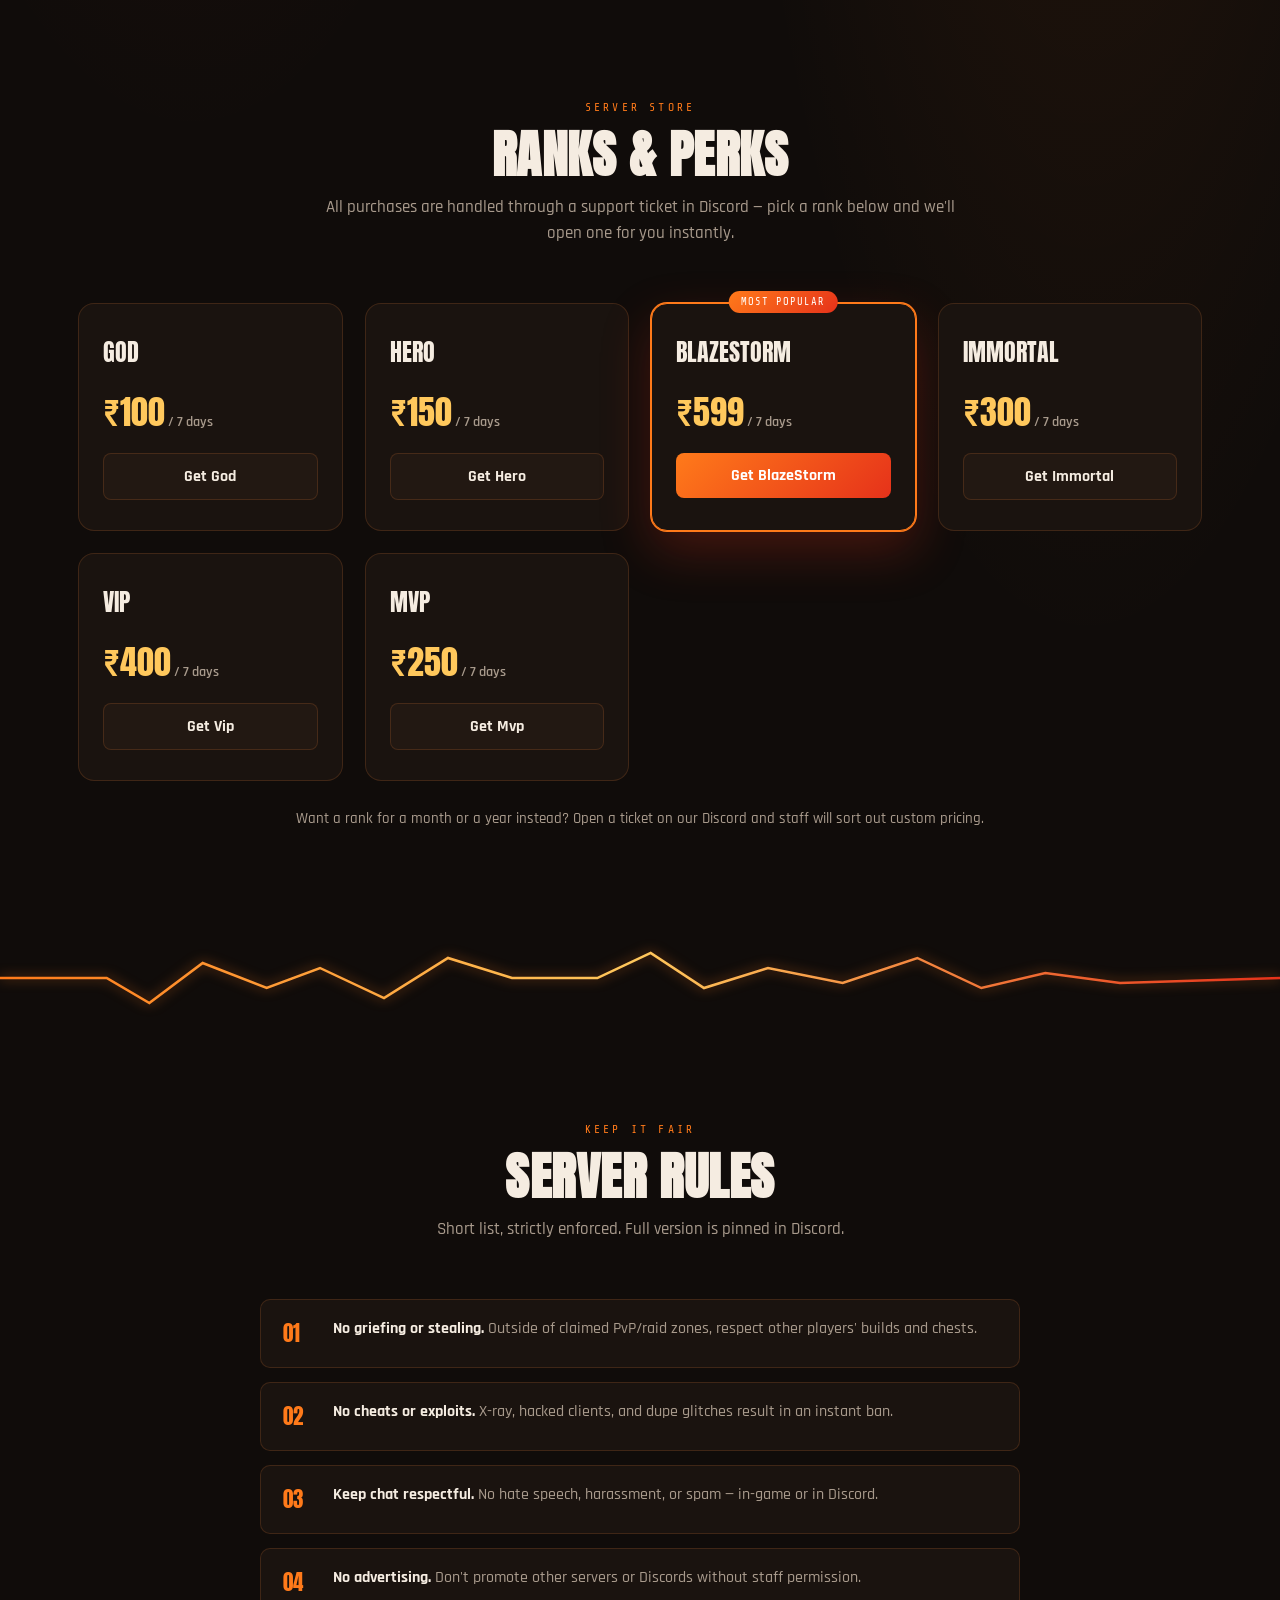
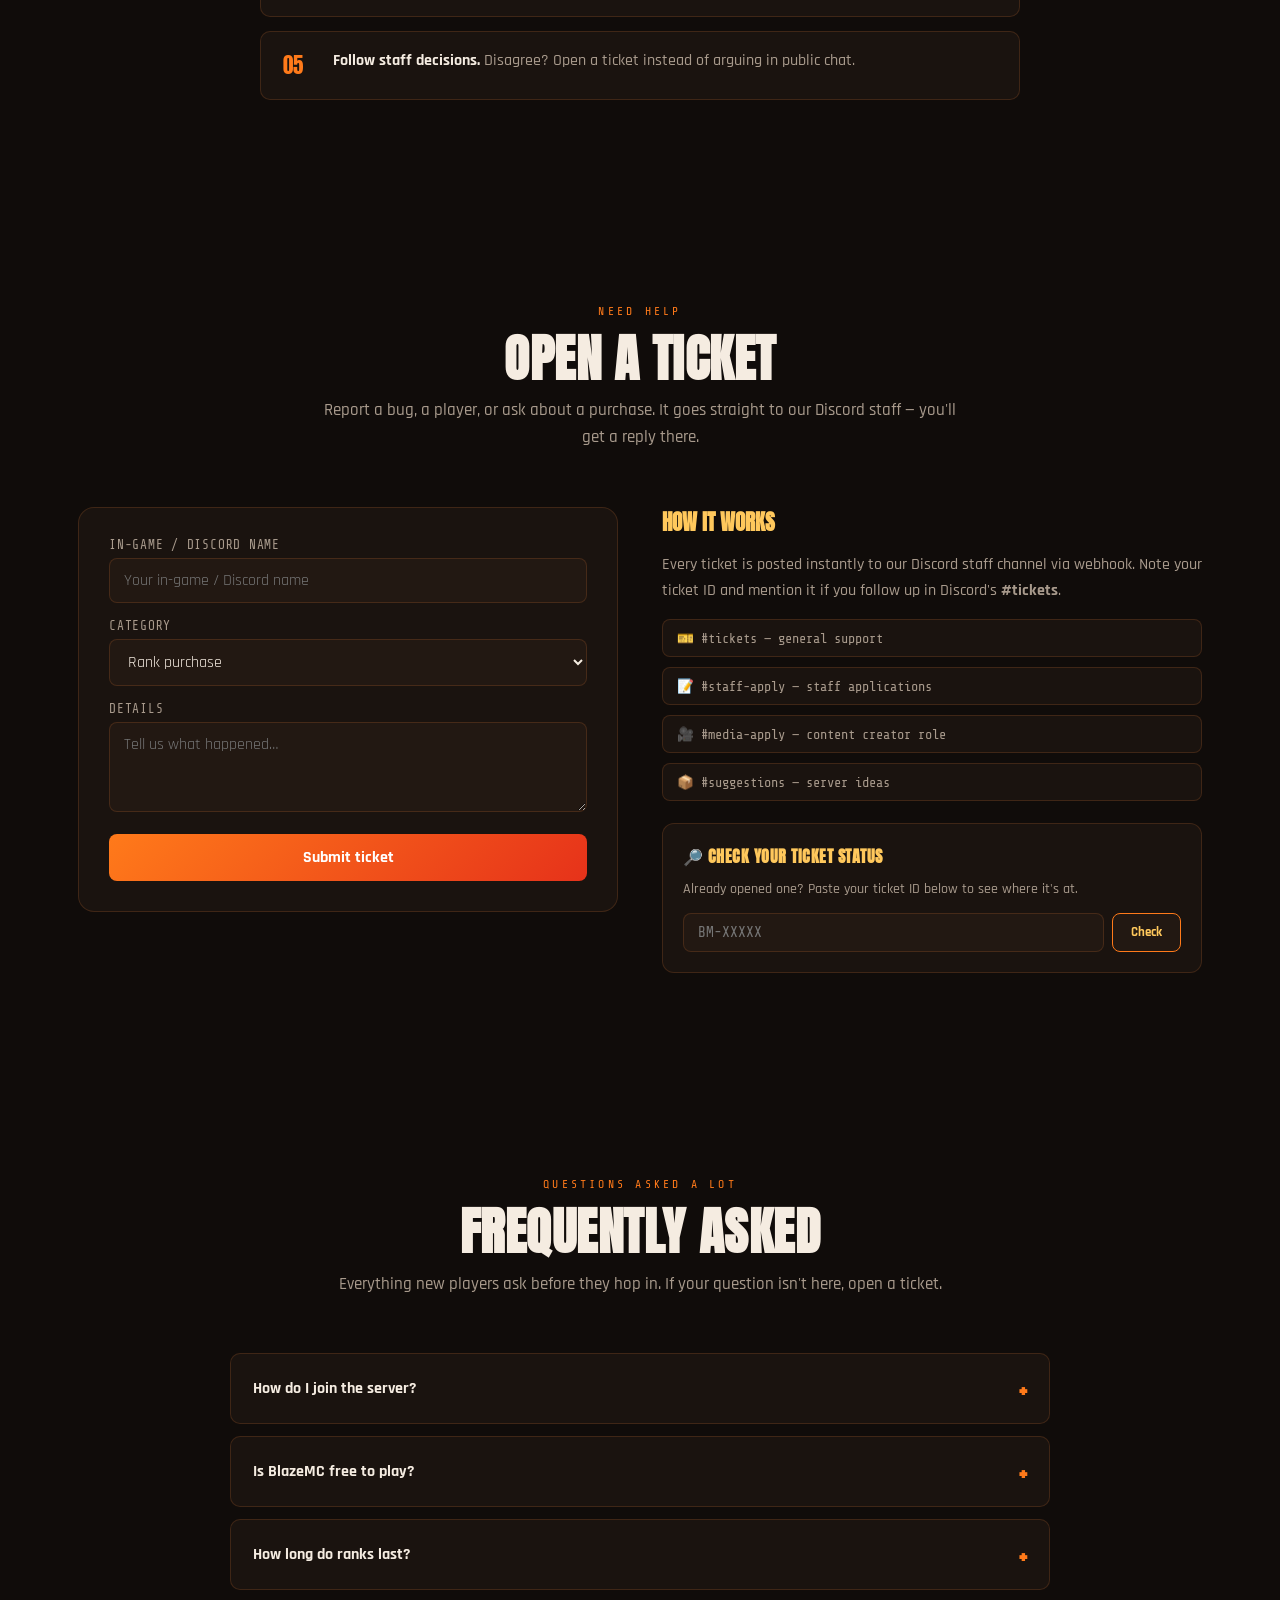
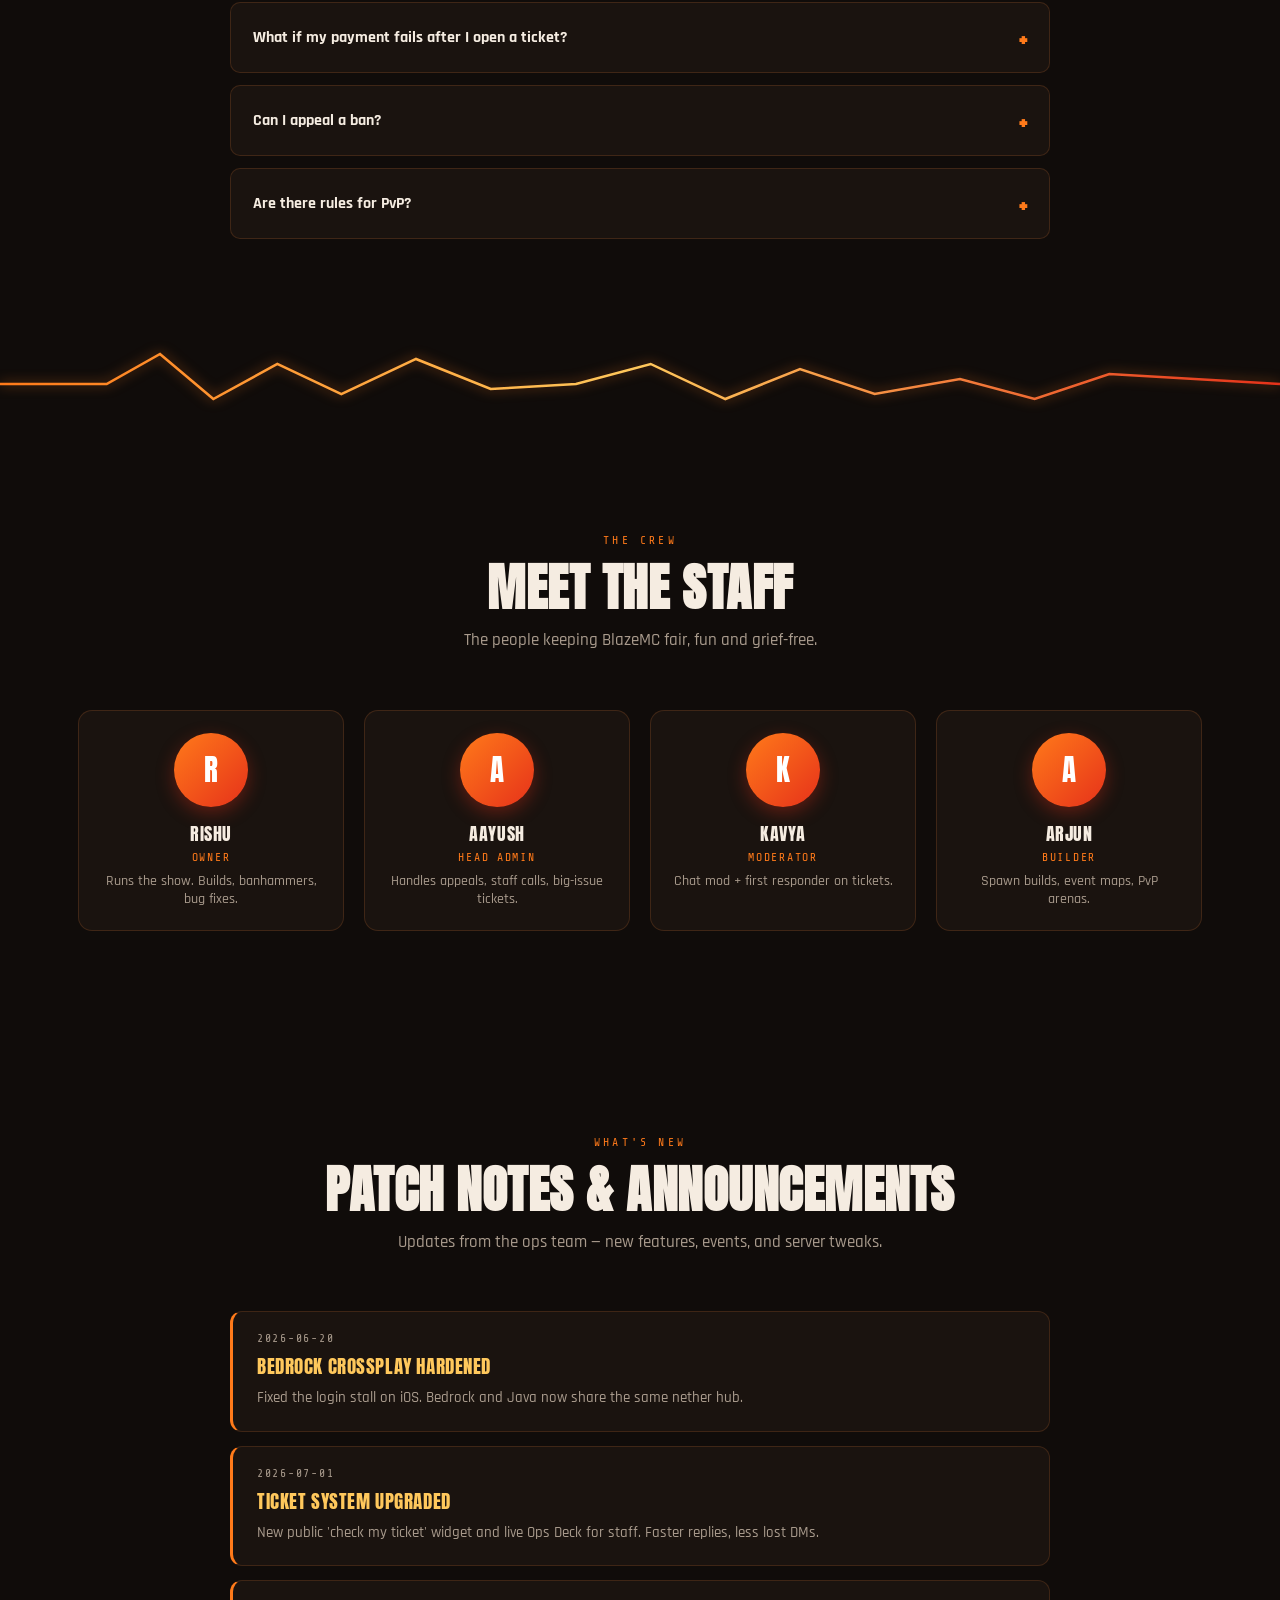
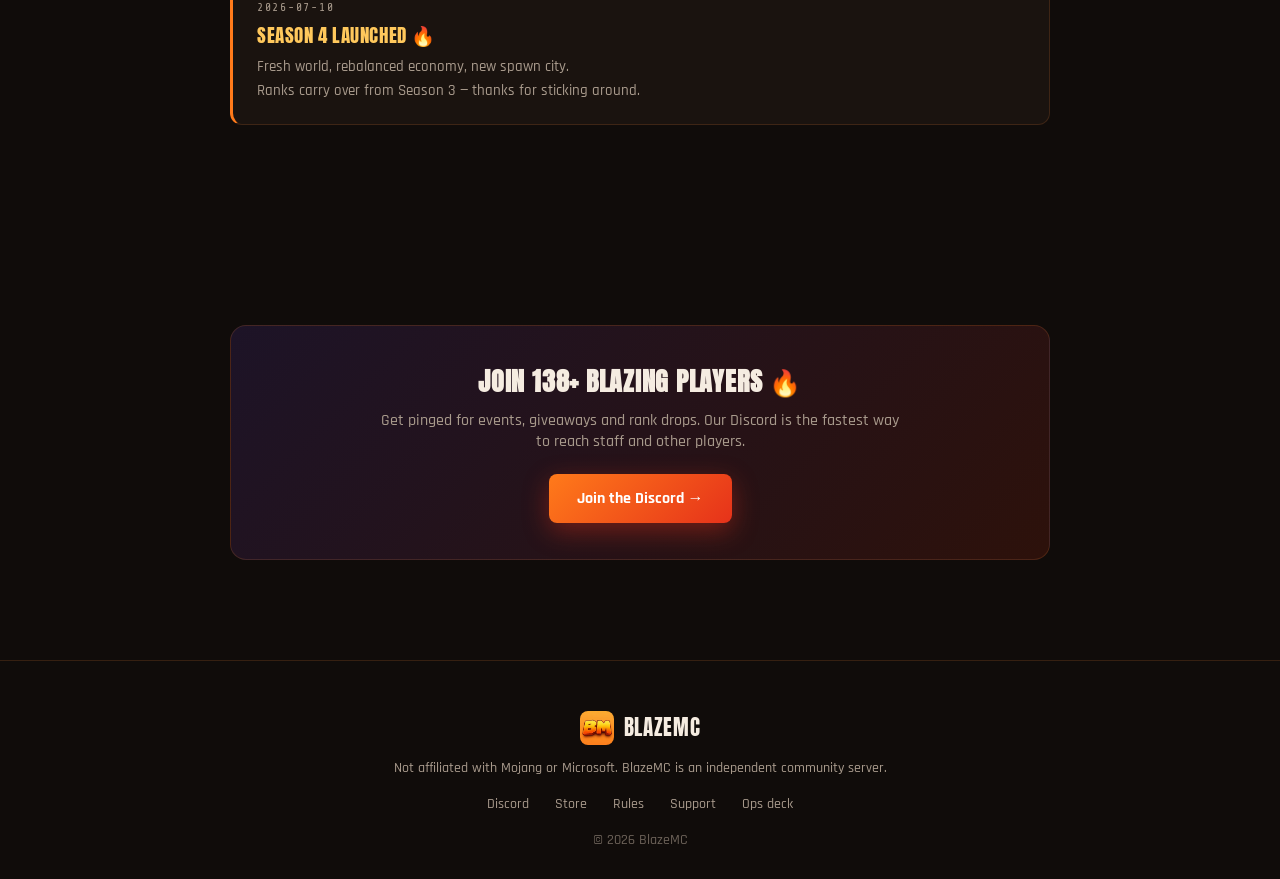
==== commit 2b666d53: "Add files via upload" ====
--- a/index.html
+++ b/index.html
@@ -3,387 +3,1200 @@
 <head>
 <meta charset="UTF-8">
 <meta name="viewport" content="width=device-width, initial-scale=1.0">
-<title>BlazeMC Store — Ranks, Perks & Cosmetics</title>
-<meta name="description" content="Support BlazeMC and unlock ranks, perks, and cosmetics. Buy once, applied in-game on next login.">
+<title>BlazeMC — Minecraft SMP</title>
 <link rel="preconnect" href="https://fonts.googleapis.com">
-<link href="https://fonts.googleapis.com/css2?family=Anton&family=Rajdhani:wght@400;500;600;700&family=Share+Tech+Mono&family=Inter:wght@400;500;600;700;800&display=swap" rel="stylesheet">
+<link href="https://fonts.googleapis.com/css2?family=Anton&family=Rajdhani:wght@400;500;600;700&family=Share+Tech+Mono&family=JetBrains+Mono:wght@400;600;700&display=swap" rel="stylesheet">
 <style>
 :root{
-  --bg:#0a0705; --bg2:#120c08; --bg3:#1a110b; --panel:#150e09;
-  --ember:#ff7a1a; --molten:#ff3a15; --gold:#ffc85c; --purple:#7a4dff;
-  --text:#f5ece1; --dim:#a89a8c;
-  --line:rgba(255,140,60,0.14);
-  --card:#14100c;
-  --grad-hero:linear-gradient(135deg, #ff3a15 0%, #ff7a1a 50%, #ffc85c 100%);
-  --grad-feat:linear-gradient(135deg,#7a4dff 0%, #4b2dbf 100%);
-  --grad-btn:linear-gradient(135deg,#ff3a15,#ff7a1a);
-}
-*{box-sizing:border-box;margin:0;padding:0}
-html{scroll-behavior:smooth}
+  --bg:#100c0a; --bg2:#1a130f; --bg3:#221812;
+  --ember:#ff7a1a; --molten:#e6321a; --gold:#ffc85c;
+  --ash:#a89a8c; --text:#f5ece1;
+  --line:rgba(255,140,60,0.16);
+  /* admin-only palette (deliberately colder to feel like a different app) */
+  --ops-bg:#0a0d12; --ops-bg2:#111722; --ops-bg3:#182233;
+  --ops-line:rgba(120,180,255,0.14);
+  --ops-cyan:#5ce7ff; --ops-lime:#8effa4; --ops-red:#ff5a6b; --ops-amber:#ffc85c;
+  --ops-dim:#7a8aa3; --ops-text:#dfe7f5;
+}
+*{box-sizing:border-box; margin:0; padding:0;}
+html{scroll-behavior:smooth;}
 body{
   background:var(--bg); color:var(--text);
-  font-family:'Inter',sans-serif; font-weight:500;
-  overflow-x:hidden; min-height:100vh;
+  font-family:'Rajdhani', sans-serif; font-weight:500;
+  overflow-x:hidden; position:relative;
   background-image:
-    radial-gradient(ellipse 70% 45% at 20% -5%, rgba(255,58,21,.18), transparent 60%),
-    radial-gradient(ellipse 55% 40% at 85% 5%, rgba(255,122,26,.12), transparent 60%),
-    radial-gradient(ellipse 50% 30% at 50% 100%, rgba(122,77,255,.10), transparent 70%);
+    radial-gradient(ellipse 60% 40% at 15% 0%, rgba(230,50,26,0.14), transparent 60%),
+    radial-gradient(ellipse 50% 35% at 85% 10%, rgba(255,122,26,0.10), transparent 60%);
 }
 body::before{
-  content:"";position:fixed;inset:0;z-index:1;pointer-events:none;opacity:.04;
+  content:""; position:fixed; inset:0; z-index:1; pointer-events:none;
+  opacity:0.045; mix-blend-mode:overlay;
   background-image:url("data:image/svg+xml;utf8,<svg xmlns='http://www.w3.org/2000/svg' width='120' height='120'><filter id='n'><feTurbulence type='fractalNoise' baseFrequency='0.9' numOctaves='2' stitchTiles='stitch'/></filter><rect width='100%25' height='100%25' filter='url(%23n)'/></svg>");
 }
-a{color:inherit;text-decoration:none}
-::selection{background:var(--molten);color:#fff}
-::-webkit-scrollbar{width:10px}
-::-webkit-scrollbar-track{background:var(--bg)}
-::-webkit-scrollbar-thumb{background:linear-gradient(var(--ember),var(--molten));border-radius:6px}
-:focus-visible{outline:2px solid var(--gold);outline-offset:3px}
-.display{font-family:'Anton',sans-serif;text-transform:uppercase;letter-spacing:.01em;line-height:.95}
-.eyebrow{font-family:'Share Tech Mono',monospace;font-size:.72rem;letter-spacing:.32em;text-transform:uppercase;color:var(--ember)}
-.wrap{max-width:1240px;margin:0 auto;padding:0 24px;position:relative;z-index:2}
-
-/* Floating embers */
-.embers{position:fixed;inset:0;pointer-events:none;z-index:1;overflow:hidden}
-.ember{position:absolute;bottom:-20px;width:6px;height:6px;border-radius:50%;
-  background:radial-gradient(circle,#ffc85c 0%,#ff7a1a 40%,transparent 70%);
-  animation:rise linear infinite;filter:blur(.5px);opacity:.7}
-@keyframes rise{
-  0%{transform:translateY(0) translateX(0) scale(1);opacity:0}
-  10%{opacity:.9}
-  100%{transform:translateY(-110vh) translateX(var(--dx,40px)) scale(.3);opacity:0}
-}
+.logo-mark{width:34px; height:34px; border-radius:8px; display:block;}
+.hidden{display:none !important;}
+::selection{background:var(--molten); color:#fff;}
+::-webkit-scrollbar{width:10px;}
+::-webkit-scrollbar-track{background:var(--bg);}
+::-webkit-scrollbar-thumb{background:linear-gradient(var(--ember),var(--molten)); border-radius:6px;}
+a{color:inherit; text-decoration:none;}
+.eyebrow{font-family:'Share Tech Mono',monospace; font-size:.72rem; letter-spacing:.28em; text-transform:uppercase; color:var(--ember);}
+.display{font-family:'Anton',sans-serif; text-transform:uppercase; letter-spacing:.01em; line-height:.95;}
+:focus-visible{outline:2px solid var(--gold); outline-offset:3px;}
+@media (prefers-reduced-motion: reduce){*{animation-duration:.001ms !important; transition-duration:.001ms !important;}}
+.wrap{max-width:1180px; margin:0 auto; padding:0 28px;}
 
 /* NAV */
-nav{position:fixed;top:0;left:0;right:0;z-index:100;backdrop-filter:blur(14px);background:rgba(10,7,5,.75);border-bottom:1px solid var(--line)}
-.nav-inner{max-width:1240px;margin:0 auto;padding:14px 24px;display:flex;align-items:center;gap:24px}
-.brand{display:flex;align-items:center;gap:10px;font-family:'Anton',sans-serif;font-size:1.35rem;letter-spacing:.06em;text-transform:uppercase}
-.brand-mark{width:36px;height:36px;border-radius:9px;background:var(--grad-btn);display:grid;place-items:center;box-shadow:0 6px 20px rgba(255,58,21,.4);animation:pulse 2.4s ease-in-out infinite}
-.brand-mark svg{width:20px;height:20px;fill:#fff}
-@keyframes pulse{0%,100%{box-shadow:0 6px 20px rgba(255,58,21,.4)}50%{box-shadow:0 6px 32px rgba(255,58,21,.75)}}
-.nav-links{display:flex;gap:6px;margin:0 auto}
-.nav-link{padding:8px 16px;border-radius:8px;font-weight:600;font-size:.95rem;color:var(--text);transition:.2s;position:relative}
-.nav-link:hover{background:rgba(255,122,26,.1);color:var(--ember)}
-.nav-link.active{color:var(--ember)}
-.nav-link.active::after{content:"";position:absolute;bottom:-16px;left:20%;right:20%;height:2px;background:var(--grad-btn);border-radius:2px}
-.cart-btn{width:40px;height:40px;border-radius:8px;border:1px solid var(--line);display:grid;place-items:center;background:transparent;color:var(--text);cursor:pointer;transition:.2s;position:relative}
-.cart-btn:hover{border-color:var(--ember);color:var(--ember)}
-.cart-badge{position:absolute;top:-6px;right:-6px;background:var(--molten);color:#fff;font-size:.65rem;font-weight:700;width:18px;height:18px;border-radius:50%;display:grid;place-items:center}
-.login-btn{padding:10px 22px;border-radius:10px;background:var(--grad-btn);color:#fff;font-weight:700;font-size:.95rem;display:flex;align-items:center;gap:8px;cursor:pointer;border:none;box-shadow:0 6px 20px rgba(255,58,21,.35);transition:.2s}
-.login-btn:hover{transform:translateY(-2px);box-shadow:0 10px 30px rgba(255,58,21,.55)}
-.login-btn svg{width:16px;height:16px}
+nav{position:fixed; top:0; left:0; right:0; z-index:100; backdrop-filter:blur(10px); background:rgba(16,12,10,.72); border-bottom:1px solid var(--line);}
+nav .wrap{display:flex; align-items:center; justify-content:space-between; height:68px;}
+.brand{display:flex; align-items:center; gap:10px; font-family:'Anton'; font-size:1.3rem; letter-spacing:.03em;}
+.navlinks{display:flex; gap:30px; font-size:.95rem; font-weight:600;}
+.navlinks a{color:var(--ash); transition:color .2s;}
+.navlinks a:hover{color:var(--gold);}
+.nav-cta{padding:9px 18px; border-radius:6px; background:linear-gradient(135deg,var(--ember),var(--molten)); font-weight:700; font-size:.9rem; box-shadow:0 4px 18px rgba(230,50,26,.35);}
 
 /* HERO */
-.hero{padding:140px 0 40px;position:relative}
-.hero .eyebrow{margin-bottom:14px;opacity:0;animation:fadeUp .8s .1s forwards}
-.hero h1{font-size:clamp(2.4rem,5.6vw,4.2rem);margin-bottom:16px;opacity:0;animation:fadeUp .8s .25s forwards}
-.hero h1 .grad{background:var(--grad-hero);-webkit-background-clip:text;background-clip:text;color:transparent;display:inline-block;background-size:200% 100%;animation:shimmer 4s linear infinite}
-@keyframes shimmer{0%{background-position:0 0}100%{background-position:200% 0}}
-.hero p{color:var(--dim);max-width:520px;font-size:1.02rem;line-height:1.55;opacity:0;animation:fadeUp .8s .4s forwards}
-@keyframes fadeUp{from{opacity:0;transform:translateY(24px)}to{opacity:1;transform:translateY(0)}}
-
-/* DONATION GOAL */
-.goal-card{margin:36px 0 40px;border:1px solid var(--line);border-radius:16px;padding:22px 26px;
-  background:linear-gradient(135deg,rgba(255,58,21,.10),rgba(20,16,12,.6));
-  backdrop-filter:blur(8px);opacity:0;animation:fadeUp .8s .55s forwards;position:relative;overflow:hidden}
-.goal-card::before{content:"";position:absolute;inset:0;background:radial-gradient(600px 100px at 10% 0%,rgba(255,58,21,.18),transparent 60%);pointer-events:none}
-.goal-head{display:flex;justify-content:space-between;align-items:center;gap:20px;flex-wrap:wrap;margin-bottom:14px;position:relative}
-.goal-title{font-family:'Anton',sans-serif;font-size:1.5rem;letter-spacing:.02em;text-transform:uppercase}
-.goal-eyebrow{font-family:'Share Tech Mono',monospace;font-size:.68rem;letter-spacing:.28em;text-transform:uppercase;color:var(--dim);margin-bottom:4px}
-.goal-nums{font-family:'Anton',sans-serif;font-size:1.4rem;letter-spacing:.03em}
-.goal-nums .cur{color:var(--gold)}.goal-nums .sep{color:var(--dim);margin:0 8px}
-.goal-bar{height:10px;border-radius:6px;background:rgba(255,255,255,.06);overflow:hidden;position:relative}
-.goal-bar-fill{height:100%;width:0;background:var(--grad-btn);border-radius:6px;position:relative;box-shadow:0 0 20px rgba(255,58,21,.6);animation:fill 1.6s .8s cubic-bezier(.2,.8,.2,1) forwards}
-.goal-bar-fill::after{content:"";position:absolute;inset:0;background:linear-gradient(90deg,transparent,rgba(255,255,255,.4),transparent);animation:sweep 2.4s linear infinite}
-@keyframes fill{to{width:38%}}
-@keyframes sweep{0%{transform:translateX(-100%)}100%{transform:translateX(100%)}}
-
-/* LAYOUT */
-.layout{display:grid;grid-template-columns:300px 1fr;gap:28px;padding-bottom:80px}
-@media (max-width:900px){.layout{grid-template-columns:1fr}}
-
-/* SIDEBAR */
-.side{display:flex;flex-direction:column;gap:20px}
-.featured-card{border-radius:16px;padding:44px 20px;background:var(--grad-feat);text-align:center;position:relative;overflow:hidden;box-shadow:0 20px 50px rgba(122,77,255,.35);cursor:pointer;transition:.3s}
-.featured-card:hover{transform:translateY(-4px);box-shadow:0 30px 70px rgba(122,77,255,.55)}
-.featured-card::before{content:"";position:absolute;inset:-50%;background:conic-gradient(from 0deg,transparent,rgba(255,255,255,.15),transparent 30%);animation:spin 6s linear infinite}
-@keyframes spin{to{transform:rotate(360deg)}}
-.featured-card-inner{position:relative;z-index:2}
-.featured-card h3{font-family:'Anton',sans-serif;font-size:2.2rem;letter-spacing:.06em;color:#fff;text-shadow:0 4px 12px rgba(0,0,0,.3)}
-.featured-card .arrows{display:flex;justify-content:center;gap:6px;margin-top:14px;color:rgba(255,255,255,.8)}
-.side-panel{border:1px solid var(--line);border-radius:14px;background:var(--panel);padding:18px}
-.side-title{font-family:'Share Tech Mono',monospace;font-size:.7rem;letter-spacing:.28em;text-transform:uppercase;color:var(--dim);margin-bottom:14px}
-.donor{display:flex;align-items:center;gap:14px;padding:12px;border-radius:12px;background:linear-gradient(135deg,rgba(255,122,26,.08),rgba(255,58,21,.04));border:1px solid rgba(255,122,26,.14)}
-.donor-avatar{width:56px;height:64px;border-radius:8px;background:linear-gradient(180deg,#f2c99b 0%,#f2c99b 45%,#4a90e2 45%,#4a90e2 100%);flex-shrink:0;image-rendering:pixelated;position:relative;overflow:hidden}
-.donor-avatar::before{content:"";position:absolute;top:8px;left:14px;width:6px;height:6px;background:#000;box-shadow:14px 0 0 #000}
-.donor-avatar::after{content:"";position:absolute;top:20px;left:18px;right:18px;height:3px;background:#8b4513}
-.donor-name{font-family:'Anton',sans-serif;font-size:1.15rem;letter-spacing:.03em;background:var(--grad-hero);-webkit-background-clip:text;background-clip:text;color:transparent}
-.donor-amount{color:var(--gold);font-weight:800;font-size:1.05rem;margin-top:2px}
-.donor-label{font-size:.65rem;letter-spacing:.2em;color:var(--dim);text-transform:uppercase;margin-top:2px}
-.avatars-grid{display:grid;grid-template-columns:repeat(5,1fr);gap:8px}
-.mini-avatar{aspect-ratio:1;border-radius:6px;background:linear-gradient(180deg,#f2c99b 50%,#4a90e2 50%);image-rendering:pixelated;position:relative;transition:.2s;cursor:pointer}
-.mini-avatar:nth-child(2){background:linear-gradient(180deg,#87ceeb 50%,#2d5f8b 50%)}
-.mini-avatar:nth-child(3){background:linear-gradient(180deg,#3a3a3a 50%,#1a1a1a 50%)}
-.mini-avatar:nth-child(4){background:linear-gradient(180deg,#deb887 50%,#654321 50%)}
-.mini-avatar:nth-child(5){background:linear-gradient(180deg,#ff6b6b 50%,#c92a2a 50%)}
-.mini-avatar:nth-child(7){background:linear-gradient(180deg,#c8c8c8 50%,#666 50%)}
-.mini-avatar:nth-child(8){background:linear-gradient(180deg,#f2c99b 50%,#3a7d3a 50%)}
-.mini-avatar:hover{transform:scale(1.15) rotate(-4deg);z-index:2}
-.mini-avatar::before{content:"";position:absolute;top:22%;left:28%;width:12%;height:12%;background:#000;box-shadow:28% 0 0 #000}
-
-/* MAIN GRID */
-.main-col{display:flex;flex-direction:column;gap:30px}
-.section-head{display:flex;justify-content:space-between;align-items:baseline;margin-bottom:4px}
-.section-head h2{font-family:'Anton',sans-serif;font-size:1.9rem;letter-spacing:.02em;text-transform:uppercase}
-.count{font-size:.85rem;color:var(--dim)}
-.grid{display:grid;grid-template-columns:repeat(3,1fr);gap:18px}
-@media (max-width:1050px){.grid{grid-template-columns:repeat(2,1fr)}}
-@media (max-width:560px){.grid{grid-template-columns:1fr}}
-
-.product{background:var(--card);border:1px solid var(--line);border-radius:16px;overflow:hidden;transition:.35s cubic-bezier(.2,.8,.2,1);display:flex;flex-direction:column;opacity:0;transform:translateY(20px);animation:pop .6s forwards}
-.product:nth-child(1){animation-delay:.1s}.product:nth-child(2){animation-delay:.18s}.product:nth-child(3){animation-delay:.26s}
-.product:nth-child(4){animation-delay:.34s}.product:nth-child(5){animation-delay:.42s}.product:nth-child(6){animation-delay:.5s}
-.product:nth-child(7){animation-delay:.58s}.product:nth-child(8){animation-delay:.66s}.product:nth-child(9){animation-delay:.74s}
-@keyframes pop{to{opacity:1;transform:translateY(0)}}
-.product:hover{transform:translateY(-6px);border-color:rgba(255,122,26,.4);box-shadow:0 20px 40px rgba(255,58,21,.15)}
-.product-img{aspect-ratio:1;position:relative;overflow:hidden;display:grid;place-items:center;background:radial-gradient(circle at 50% 50%,rgba(255,122,26,.15),transparent 70%)}
-.product-img .art{width:78%;height:78%;display:grid;place-items:center;transition:.5s cubic-bezier(.2,.8,.2,1);filter:drop-shadow(0 10px 20px rgba(0,0,0,.4))}
-.product:hover .product-img .art{transform:scale(1.1) rotate(-3deg)}
-.product-img::after{content:"";position:absolute;inset:0;background:linear-gradient(180deg,transparent 60%,rgba(0,0,0,.45));pointer-events:none}
-.badge-mo{position:absolute;top:12px;left:12px;background:rgba(0,0,0,.6);backdrop-filter:blur(6px);border:1px solid rgba(255,255,255,.1);padding:4px 10px;border-radius:20px;font-size:.65rem;letter-spacing:.15em;text-transform:uppercase;color:var(--gold);z-index:2}
-.product-body{padding:16px 18px;display:flex;flex-direction:column;gap:6px;flex:1}
-.product-name{font-family:'Anton',sans-serif;font-size:1.3rem;letter-spacing:.02em;text-transform:uppercase}
-.product-desc{font-size:.85rem;color:var(--dim);line-height:1.4;flex:1}
-.product-foot{display:flex;justify-content:space-between;align-items:center;padding:0 18px 18px;gap:10px}
-.price{display:flex;flex-direction:column;gap:0}
-.price-old{font-size:.8rem;color:var(--dim);text-decoration:line-through}
-.price-new{font-family:'Anton',sans-serif;font-size:1.4rem;letter-spacing:.02em;color:#7dffb0}
-.price-single .price-new{color:var(--gold)}
-.actions{display:flex;gap:6px}
-.btn-plus,.btn-gift{width:34px;height:34px;border-radius:8px;border:1px solid var(--line);background:transparent;color:var(--text);cursor:pointer;display:grid;place-items:center;transition:.2s}
-.btn-plus:hover,.btn-gift:hover{border-color:var(--ember);color:var(--ember);transform:translateY(-2px)}
-.btn-buy{padding:8px 18px;background:var(--grad-btn);color:#fff;font-weight:800;font-size:.85rem;letter-spacing:.05em;text-transform:uppercase;border:none;border-radius:8px;cursor:pointer;transition:.2s;box-shadow:0 4px 14px rgba(255,58,21,.4)}
-.btn-buy:hover{transform:translateY(-2px);box-shadow:0 8px 22px rgba(255,58,21,.6)}
-.btn-gift{width:auto;padding:0 12px;font-size:.75rem;font-weight:700;letter-spacing:.05em;text-transform:uppercase}
-
-/* Product art (SVG/emoji stand-ins) */
-.art-emoji{font-size:6rem;line-height:1;user-select:none}
-
-/* CATEGORY tabs */
-.cats{display:flex;gap:10px;flex-wrap:wrap;margin-bottom:8px}
-.cat{padding:8px 16px;border-radius:20px;border:1px solid var(--line);font-size:.8rem;font-weight:600;letter-spacing:.05em;text-transform:uppercase;cursor:pointer;transition:.2s;background:transparent;color:var(--dim)}
-.cat:hover{color:var(--text);border-color:var(--ember)}
-.cat.on{background:var(--grad-btn);color:#fff;border-color:transparent;box-shadow:0 4px 14px rgba(255,58,21,.4)}
+.hero{position:relative; padding:150px 0 90px; overflow:hidden;}
+#embers{position:absolute; inset:0; z-index:0; pointer-events:none;}
+.hero .wrap{position:relative; z-index:2; text-align:center;}
+.hero .eyebrow{display:block; margin-bottom:18px;}
+.hero h1{font-size:clamp(3.2rem,9vw,6.6rem); color:var(--gold); -webkit-text-stroke:2px #2a1005;
+  text-shadow:3px 3px 0 #7a1a0a, 6px 6px 0 #4d0f06, 0 0 40px rgba(255,122,26,.35); letter-spacing:.02em;}
+.hero-brandrow{display:flex; align-items:center; justify-content:center; gap:16px; flex-wrap:wrap;}
+.hero-brandrow .logo-mark{width:56px; height:56px; border-radius:12px; box-shadow:0 6px 22px rgba(230,50,26,.4);}
+.hero p.tag{max-width:560px; margin:22px auto 0; color:var(--ash); font-size:1.15rem; line-height:1.5;}
+.hero-ctas{display:flex; gap:16px; justify-content:center; margin-top:38px; flex-wrap:wrap;}
+.btn{display:inline-flex; align-items:center; gap:8px; padding:14px 28px; border-radius:8px; font-weight:700; font-size:1rem;
+  cursor:pointer; border:none; font-family:'Rajdhani'; transition:transform .15s, box-shadow .15s;}
+.btn:hover{transform:translateY(-2px);}
+.btn-primary{background:linear-gradient(135deg,var(--ember),var(--molten)); color:#fff; box-shadow:0 8px 26px rgba(230,50,26,.4);}
+.btn-ghost{background:transparent; color:var(--text); border:1px solid var(--line);}
+.btn-ghost:hover{border-color:var(--ember); background:rgba(255,122,26,.08);}
+.ip-row{margin:14px auto 0; max-width:460px; display:flex; align-items:center; gap:10px;
+  background:var(--bg2); border:1px solid var(--line); border-radius:10px; padding:10px 10px 10px 18px;}
+.ip-row:first-of-type{margin-top:44px;}
+.ip-row .lbl{font-family:'Share Tech Mono'; font-size:.7rem; color:var(--ash); letter-spacing:.15em; text-transform:uppercase; display:block;}
+.ip-row .val{font-family:'Share Tech Mono'; font-size:1.05rem; color:var(--gold);}
+.ip-row button{margin-left:auto; background:var(--bg3); color:var(--text); border:1px solid var(--line); padding:9px 16px; border-radius:6px; font-weight:700; cursor:pointer; font-family:'Rajdhani';}
+.ip-row button:hover{border-color:var(--ember); color:var(--gold);}
+.stats{display:flex; gap:50px; justify-content:center; margin-top:60px; flex-wrap:wrap;}
+.stat b{display:block; font-family:'Anton'; font-size:2.1rem; color:var(--gold);}
+.stat span{font-size:.85rem; color:var(--ash);}
+
+/* dividers */
+.crack-divider{position:relative; height:90px; width:100%;}
+.crack-divider svg{width:100%; height:100%; display:block;}
+.crack-divider path{fill:none; stroke:url(#lavaGrad); stroke-width:2.5; filter:drop-shadow(0 0 6px rgba(255,122,26,.6));}
+
+section{padding:100px 0;}
+.section-head{text-align:center; max-width:640px; margin:0 auto 56px;}
+.section-head h2{font-size:clamp(2.2rem,5vw,3.2rem); margin-top:14px;}
+.section-head p{color:var(--ash); margin-top:14px; font-size:1.05rem; line-height:1.6;}
+
+/* ABOUT */
+.about-grid{display:grid; grid-template-columns:1fr 1fr; gap:40px; align-items:center;}
+.about-card{background:var(--bg2); border:1px solid var(--line); border-radius:14px; padding:28px;}
+.about-card h3{font-family:'Anton'; font-size:1.2rem; color:var(--gold); margin-bottom:10px; text-transform:uppercase;}
+.about-card p{color:var(--ash); line-height:1.6;}
+.feature-list{display:grid; gap:16px;}
+.feature-list .f{display:flex; gap:14px; align-items:flex-start;}
+.feature-list .icon{width:38px; height:38px; flex:none; border-radius:8px; background:linear-gradient(135deg,rgba(255,122,26,.2),rgba(230,50,26,.1)); border:1px solid var(--line); display:flex; align-items:center; justify-content:center;}
+.feature-list h4{font-size:1.05rem; margin-bottom:3px;}
+.feature-list p{color:var(--ash); font-size:.92rem;}
+
+/* RANKS */
+.rank-grid{display:grid; grid-template-columns:repeat(auto-fit,minmax(230px,1fr)); gap:22px;}
+.rank-card{position:relative; background:var(--bg2); border:1px solid var(--line); border-radius:16px; padding:30px 24px; display:flex; flex-direction:column; gap:16px; transition:transform .2s, border-color .2s;}
+.rank-card:hover{transform:translateY(-6px); border-color:var(--ember);}
+.rank-card.popular{border-color:var(--ember); box-shadow:0 0 0 1px var(--ember), 0 20px 50px rgba(230,50,26,.25);}
+.rank-badge{position:absolute; top:-13px; left:50%; transform:translateX(-50%); background:linear-gradient(135deg,var(--ember),var(--molten)); color:#fff; font-family:'Share Tech Mono'; font-size:.65rem; letter-spacing:.1em; padding:5px 12px; border-radius:20px; text-transform:uppercase;}
+.rank-name{font-family:'Anton'; font-size:1.5rem; text-transform:uppercase;}
+.rank-price{font-family:'Anton'; font-size:2.1rem; color:var(--gold);}
+.rank-price span{font-family:'Rajdhani'; font-size:.85rem; color:var(--ash); font-weight:600;}
+.rank-buy{width:100%; padding:12px; border-radius:8px; border:1px solid var(--line); background:var(--bg3); color:var(--text); font-weight:700; cursor:pointer; font-family:'Rajdhani'; font-size:1rem;}
+.rank-card.popular .rank-buy{background:linear-gradient(135deg,var(--ember),var(--molten)); border:none; color:#fff;}
+.rank-buy:hover{filter:brightness(1.12);}
+
+/* RULES */
+.rules-list{display:grid; gap:14px; max-width:760px; margin:0 auto;}
+.rule{display:flex; gap:18px; align-items:flex-start; background:var(--bg2); border:1px solid var(--line); border-radius:10px; padding:18px 22px;}
+.rule .num{font-family:'Anton'; color:var(--ember); font-size:1.3rem; flex:none; width:32px;}
+.rule p{color:var(--ash); font-size:.98rem;}
+.rule strong{color:var(--text);}
+
+/* TICKETS */
+.ticket-wrap{display:grid; grid-template-columns:1fr 1fr; gap:44px; align-items:start;}
+.ticket-form{background:var(--bg2); border:1px solid var(--line); border-radius:16px; padding:30px; display:grid; gap:16px;}
+.field label{display:block; font-size:.8rem; letter-spacing:.06em; color:var(--ash); margin-bottom:6px; text-transform:uppercase; font-family:'Share Tech Mono';}
+.field input, .field select, .field textarea{width:100%; background:var(--bg3); border:1px solid var(--line); border-radius:8px; padding:11px 14px; color:var(--text); font-family:'Rajdhani'; font-size:1rem;}
+.field textarea{resize:vertical; min-height:90px;}
+.ticket-form button{background:linear-gradient(135deg,var(--ember),var(--molten)); border:none; color:#fff; padding:13px; border-radius:8px; font-weight:700; font-size:1rem; cursor:pointer; font-family:'Rajdhani';}
+.ticket-result{margin-top:6px; padding:14px 16px; border-radius:8px; border:1px solid var(--ember); background:rgba(255,122,26,.08); font-size:.9rem; display:none;}
+.ticket-result.show{display:block;}
+.ticket-side h3{font-family:'Anton'; font-size:1.3rem; margin-bottom:14px; text-transform:uppercase; color:var(--gold);}
+.ticket-side p{color:var(--ash); line-height:1.6; margin-bottom:16px;}
+.chan-list{display:grid; gap:10px;}
+.chan{display:flex; align-items:center; gap:10px; background:var(--bg2); border:1px solid var(--line); border-radius:8px; padding:10px 14px; font-family:'Share Tech Mono'; font-size:.85rem; color:var(--ash);}
 
 /* FOOTER */
-footer{border-top:1px solid var(--line);padding:40px 0;text-align:center;color:var(--dim);font-size:.85rem}
-footer .brand{display:inline-flex;margin-bottom:10px}
-
-/* Cookie banner */
-.cookie{position:fixed;left:20px;right:20px;bottom:20px;max-width:1200px;margin:0 auto;background:rgba(20,16,12,.95);backdrop-filter:blur(14px);border:1px solid var(--line);border-radius:14px;padding:16px 22px;display:flex;gap:16px;align-items:center;z-index:200;box-shadow:0 20px 50px rgba(0,0,0,.5);animation:fadeUp .6s .8s both}
-.cookie-icon{width:36px;height:36px;border-radius:10px;background:var(--grad-btn);display:grid;place-items:center;flex-shrink:0}
-.cookie-body{flex:1;font-size:.85rem;color:var(--dim);line-height:1.4}
-.cookie-body b{color:var(--text);font-size:.95rem;display:block;margin-bottom:2px}
-.cookie-btns{display:flex;gap:8px;flex-shrink:0}
-.cookie .deny{padding:8px 18px;border-radius:8px;border:1px solid var(--line);background:transparent;color:var(--text);cursor:pointer;font-weight:600}
-.cookie .accept{padding:8px 18px;border-radius:8px;background:var(--grad-btn);color:#fff;font-weight:700;border:none;cursor:pointer;box-shadow:0 4px 14px rgba(255,58,21,.4)}
-@media (max-width:640px){.cookie{flex-direction:column;text-align:center}}
-.hide{display:none!important}
+footer{border-top:1px solid var(--line); padding:50px 0 30px; text-align:center;}
+footer .brand{justify-content:center; margin-bottom:14px; display:flex;}
+footer p{color:var(--ash); font-size:.9rem;}
+footer .fl{display:flex; justify-content:center; gap:26px; margin:18px 0; font-size:.9rem; color:var(--ash);}
+footer .fl a:hover{color:var(--gold);}
+
+/* =====================================================
+   OPS DECK — completely different aesthetic for admin
+   Full-screen mission control, cold slate + neon accents
+   ===================================================== */
+#opsDeck{position:fixed; inset:0; z-index:200; background:var(--ops-bg); color:var(--ops-text);
+  font-family:'Rajdhani'; display:grid; grid-template-columns:220px 1fr; overflow:hidden;}
+#opsDeck.hidden{display:none;}
+#opsDeck::before{content:""; position:absolute; inset:0; pointer-events:none; opacity:.35;
+  background-image:linear-gradient(rgba(120,180,255,.05) 1px, transparent 1px),
+                   linear-gradient(90deg, rgba(120,180,255,.05) 1px, transparent 1px);
+  background-size:32px 32px;}
+.ops-side{position:relative; z-index:2; background:linear-gradient(180deg, #0d1219, #080b11); border-right:1px solid var(--ops-line); display:flex; flex-direction:column; padding:22px 0;}
+.ops-brand{padding:0 22px 18px; border-bottom:1px solid var(--ops-line); display:flex; align-items:center; gap:10px;}
+.ops-brand-dot{width:10px; height:10px; border-radius:50%; background:var(--ops-lime); box-shadow:0 0 12px var(--ops-lime); animation:pulseDot 1.6s infinite;}
+@keyframes pulseDot{0%,100%{opacity:1;}50%{opacity:.35;}}
+.ops-brand-txt{font-family:'JetBrains Mono'; font-size:.78rem; letter-spacing:.15em; color:var(--ops-dim); text-transform:uppercase;}
+.ops-brand-txt b{display:block; color:var(--ops-text); font-family:'Anton'; font-size:1.1rem; letter-spacing:.05em; margin-top:2px;}
+.ops-nav{padding:16px 12px; display:flex; flex-direction:column; gap:4px; flex:1;}
+.ops-nav-item{display:flex; align-items:center; gap:12px; padding:11px 14px; border-radius:6px; cursor:pointer; color:var(--ops-dim); font-weight:600; font-size:.95rem; letter-spacing:.02em; border-left:2px solid transparent; transition:all .15s;}
+.ops-nav-item:hover{background:rgba(120,180,255,.05); color:var(--ops-text);}
+.ops-nav-item.active{background:linear-gradient(90deg, rgba(92,231,255,.14), transparent); color:var(--ops-cyan); border-left-color:var(--ops-cyan);}
+.ops-nav-item .k{font-family:'JetBrains Mono'; font-size:.7rem; opacity:.5; margin-left:auto;}
+.ops-side-foot{padding:18px 22px; border-top:1px solid var(--ops-line); font-family:'JetBrains Mono'; font-size:.7rem; color:var(--ops-dim); line-height:1.6;}
+.ops-side-foot button{width:100%; margin-top:10px; background:transparent; border:1px solid var(--ops-line); color:var(--ops-dim); padding:8px; border-radius:6px; cursor:pointer; font-family:'JetBrains Mono'; font-size:.72rem; letter-spacing:.1em;}
+.ops-side-foot button:hover{border-color:var(--ops-red); color:var(--ops-red);}
+
+.ops-main{position:relative; z-index:2; overflow-y:auto; padding:26px 34px 60px;}
+.ops-topbar{display:flex; justify-content:space-between; align-items:center; gap:20px; flex-wrap:wrap; margin-bottom:22px;}
+.ops-title{font-family:'JetBrains Mono'; font-size:.75rem; letter-spacing:.22em; color:var(--ops-dim); text-transform:uppercase;}
+.ops-title b{display:block; font-family:'Anton'; color:var(--ops-text); font-size:1.9rem; letter-spacing:.03em; margin-top:4px;}
+.ops-search{display:flex; align-items:center; gap:8px; background:var(--ops-bg2); border:1px solid var(--ops-line); border-radius:6px; padding:8px 14px; min-width:280px;}
+.ops-search input{background:transparent; border:none; outline:none; color:var(--ops-text); font-family:'JetBrains Mono'; font-size:.85rem; flex:1;}
+.ops-search span{font-family:'JetBrains Mono'; font-size:.7rem; color:var(--ops-dim);}
+
+.ops-kpis{display:grid; grid-template-columns:repeat(auto-fit,minmax(180px,1fr)); gap:14px; margin-bottom:26px;}
+.ops-kpi{background:var(--ops-bg2); border:1px solid var(--ops-line); border-radius:8px; padding:18px 20px; position:relative; overflow:hidden;}
+.ops-kpi::before{content:""; position:absolute; left:0; top:0; bottom:0; width:3px; background:var(--accent, var(--ops-cyan));}
+.ops-kpi.k-open{--accent:var(--ops-amber);}
+.ops-kpi.k-claimed{--accent:var(--ops-cyan);}
+.ops-kpi.k-closed{--accent:var(--ops-lime);}
+.ops-kpi.k-total{--accent:#c48bff;}
+.ops-kpi .kpi-lbl{font-family:'JetBrains Mono'; font-size:.65rem; letter-spacing:.18em; color:var(--ops-dim); text-transform:uppercase;}
+.ops-kpi .kpi-val{font-family:'Anton'; font-size:2.1rem; color:var(--ops-text); margin-top:6px; letter-spacing:.02em;}
+.ops-kpi .kpi-sub{font-family:'JetBrains Mono'; font-size:.7rem; color:var(--ops-dim); margin-top:4px;}
+
+.ops-pane{display:none;}
+.ops-pane.active{display:block;}
+
+.ops-filters{display:flex; gap:6px; margin-bottom:16px; flex-wrap:wrap;}
+.ops-chip{background:var(--ops-bg2); border:1px solid var(--ops-line); color:var(--ops-dim); padding:6px 14px; border-radius:20px; font-family:'JetBrains Mono'; font-size:.72rem; letter-spacing:.08em; cursor:pointer; text-transform:uppercase;}
+.ops-chip.active{border-color:var(--ops-cyan); color:var(--ops-cyan); background:rgba(92,231,255,.08);}
+
+.ops-ticket{display:grid; grid-template-columns:6px 1fr auto; gap:16px; background:var(--ops-bg2); border:1px solid var(--ops-line); border-radius:8px; margin-bottom:10px; overflow:hidden; transition:border-color .15s;}
+.ops-ticket:hover{border-color:rgba(92,231,255,.4);}
+.ops-ticket .bar{background:var(--ops-amber);}
+.ops-ticket[data-status="claimed"] .bar{background:var(--ops-cyan);}
+.ops-ticket[data-status="closed"] .bar{background:var(--ops-lime); opacity:.5;}
+.ops-ticket .body{padding:14px 4px 14px 0;}
+.ops-ticket .top{display:flex; align-items:center; gap:10px; margin-bottom:6px; flex-wrap:wrap;}
+.ops-ticket .tid{font-family:'JetBrains Mono'; font-size:.78rem; color:var(--ops-cyan); letter-spacing:.05em;}
+.ops-ticket .cat{font-family:'JetBrains Mono'; font-size:.65rem; letter-spacing:.15em; text-transform:uppercase; color:var(--ops-dim); padding:2px 8px; border:1px solid var(--ops-line); border-radius:4px;}
+.ops-ticket .status-pill{font-family:'JetBrains Mono'; font-size:.65rem; letter-spacing:.15em; text-transform:uppercase; padding:2px 8px; border-radius:4px;}
+.ops-ticket[data-status="open"] .status-pill{background:rgba(255,200,92,.12); color:var(--ops-amber);}
+.ops-ticket[data-status="claimed"] .status-pill{background:rgba(92,231,255,.12); color:var(--ops-cyan);}
+.ops-ticket[data-status="closed"] .status-pill{background:rgba(142,255,164,.12); color:var(--ops-lime);}
+.ops-ticket .who{color:var(--ops-text); font-weight:700; font-size:1.05rem;}
+.ops-ticket .detail{color:var(--ops-dim); font-size:.92rem; margin-top:4px; line-height:1.5;}
+.ops-ticket .stamp{font-family:'JetBrains Mono'; font-size:.7rem; color:var(--ops-dim); margin-top:8px;}
+.ops-ticket .actions{padding:14px 18px 14px 6px; display:flex; flex-direction:column; gap:6px; justify-content:center;}
+.ops-btn{background:transparent; border:1px solid var(--ops-line); color:var(--ops-dim); padding:7px 14px; border-radius:5px; font-family:'JetBrains Mono'; font-size:.72rem; letter-spacing:.1em; cursor:pointer; text-transform:uppercase; transition:all .12s; min-width:120px; text-align:left;}
+.ops-btn:hover{border-color:var(--ops-cyan); color:var(--ops-cyan);}
+.ops-btn.claim:hover{border-color:var(--ops-cyan); color:var(--ops-cyan);}
+.ops-btn.close:hover{border-color:var(--ops-lime); color:var(--ops-lime);}
+.ops-btn.reopen:hover{border-color:var(--ops-amber); color:var(--ops-amber);}
+.ops-btn.del:hover{border-color:var(--ops-red); color:var(--ops-red);}
+
+.ops-empty{padding:60px 20px; text-align:center; color:var(--ops-dim); font-family:'JetBrains Mono'; font-size:.85rem; border:1px dashed var(--ops-line); border-radius:8px;}
+.ops-empty b{display:block; color:var(--ops-text); font-family:'Anton'; font-size:1.4rem; letter-spacing:.03em; margin-bottom:6px;}
+
+/* settings pane */
+.ops-form{display:grid; gap:14px; max-width:820px;}
+.ops-form .grp{display:grid; gap:6px;}
+.ops-form label{font-family:'JetBrains Mono'; font-size:.7rem; letter-spacing:.15em; text-transform:uppercase; color:var(--ops-dim);}
+.ops-form input, .ops-form textarea, .ops-form select{background:var(--ops-bg2); border:1px solid var(--ops-line); color:var(--ops-text); padding:11px 14px; border-radius:6px; font-family:'JetBrains Mono'; font-size:.9rem;}
+.ops-form input:focus, .ops-form textarea:focus{outline:none; border-color:var(--ops-cyan);}
+.ops-form textarea{min-height:80px; resize:vertical;}
+.ops-form .row{display:grid; grid-template-columns:1fr 1fr; gap:14px;}
+.ops-save-row{display:flex; gap:10px; margin-top:6px;}
+.ops-save{background:var(--ops-cyan); color:#062026; border:none; padding:11px 22px; border-radius:6px; font-family:'JetBrains Mono'; font-weight:700; letter-spacing:.1em; cursor:pointer; font-size:.8rem; text-transform:uppercase;}
+.ops-save:hover{filter:brightness(1.1);}
+.ops-reset{background:transparent; color:var(--ops-dim); border:1px solid var(--ops-line); padding:11px 22px; border-radius:6px; font-family:'JetBrains Mono'; font-size:.75rem; letter-spacing:.1em; cursor:pointer; text-transform:uppercase;}
+
+.ops-toast{position:fixed; bottom:24px; right:24px; z-index:300; background:var(--ops-bg2); border:1px solid var(--ops-cyan); color:var(--ops-text); padding:14px 20px; border-radius:6px; font-family:'JetBrains Mono'; font-size:.85rem; box-shadow:0 8px 24px rgba(0,0,0,.5); opacity:0; transform:translateY(10px); transition:all .2s;}
+.ops-toast.show{opacity:1; transform:translateY(0);}
+.ops-toast.err{border-color:var(--ops-red);}
+
+/* ops login */
+#opsLogin{position:fixed; inset:0; z-index:250; background:radial-gradient(ellipse at 50% 30%, rgba(92,231,255,.08), transparent 60%), var(--ops-bg); display:flex; align-items:center; justify-content:center; padding:24px;}
+#opsLogin.hidden{display:none;}
+.ops-login-card{max-width:380px; width:100%; background:var(--ops-bg2); border:1px solid var(--ops-line); border-radius:10px; padding:34px; position:relative;}
+.ops-login-card::before{content:""; position:absolute; top:0; left:0; right:0; height:2px; background:linear-gradient(90deg, transparent, var(--ops-cyan), transparent);}
+.ops-login-card h2{font-family:'Anton'; text-transform:uppercase; letter-spacing:.05em; color:var(--ops-text); font-size:1.4rem; margin-bottom:4px;}
+.ops-login-card .sub{font-family:'JetBrains Mono'; font-size:.72rem; color:var(--ops-dim); letter-spacing:.1em; text-transform:uppercase; margin-bottom:22px;}
+.ops-login-card input{width:100%; background:var(--ops-bg); border:1px solid var(--ops-line); color:var(--ops-text); padding:12px 14px; border-radius:6px; font-family:'JetBrains Mono'; margin-bottom:12px;}
+.ops-login-card input:focus{outline:none; border-color:var(--ops-cyan);}
+.ops-login-card button{width:100%; background:var(--ops-cyan); color:#062026; border:none; padding:12px; border-radius:6px; font-family:'JetBrains Mono'; font-weight:700; letter-spacing:.15em; cursor:pointer; text-transform:uppercase;}
+.ops-login-card .err{color:var(--ops-red); font-family:'JetBrains Mono'; font-size:.75rem; min-height:18px; margin-bottom:8px;}
+.ops-login-card .cancel{background:transparent; color:var(--ops-dim); border:1px solid var(--ops-line); margin-top:8px;}
+
+@media (max-width:900px){
+  #opsDeck{grid-template-columns:1fr;}
+  .ops-side{flex-direction:row; padding:10px; overflow-x:auto; border-right:none; border-bottom:1px solid var(--ops-line);}
+  .ops-brand, .ops-side-foot{display:none;}
+  .ops-nav{flex-direction:row; padding:0; gap:6px;}
+  .ops-nav-item{white-space:nowrap; padding:8px 12px;}
+  .ops-nav-item .k{display:none;}
+  .ops-main{padding:20px;}
+  .ops-ticket{grid-template-columns:6px 1fr;}
+  .ops-ticket .actions{grid-column:2; padding:0 14px 14px; flex-direction:row; flex-wrap:wrap;}
+  .ops-btn{min-width:0; flex:1;}
+}
+@media (max-width:780px){
+  .navlinks{display:none;}
+  .about-grid, .ticket-wrap{grid-template-columns:1fr;}
+  nav .brand span#navBrand{display:none;}
+}
+
+/* ============ NEW: reveal, status pill, FAQ, staff, news, checker ============ */
+.reveal{opacity:0; transform:translateY(24px); transition:opacity .7s ease, transform .7s ease;}
+.reveal.in{opacity:1; transform:none;}
+
+.status-live{display:inline-flex; align-items:center; gap:8px; margin-top:22px; padding:8px 14px; border-radius:20px; background:var(--bg2); border:1px solid var(--line); font-family:'Share Tech Mono'; font-size:.78rem; letter-spacing:.1em; color:var(--ash); text-transform:uppercase;}
+.status-live .dot{width:9px; height:9px; border-radius:50%; background:#8effa4; box-shadow:0 0 10px #8effa4; animation:pulseDot 1.8s infinite;}
+.status-live.off .dot{background:#ff5a6b; box-shadow:0 0 10px #ff5a6b;}
+.status-live.load .dot{background:#ffc85c; box-shadow:0 0 10px #ffc85c;}
+.status-live b{color:var(--text); font-family:'Anton'; letter-spacing:.05em;}
+
+/* Ticket status checker */
+.tix-check{margin-top:22px; background:var(--bg2); border:1px solid var(--line); border-radius:12px; padding:20px;}
+.tix-check h4{font-family:'Anton'; text-transform:uppercase; letter-spacing:.03em; color:var(--gold); font-size:1rem; margin-bottom:10px;}
+.tix-check p{color:var(--ash); font-size:.88rem; margin-bottom:12px;}
+.tix-check-row{display:flex; gap:8px;}
+.tix-check-row input{flex:1; background:var(--bg3); border:1px solid var(--line); border-radius:8px; padding:10px 14px; color:var(--text); font-family:'Share Tech Mono'; font-size:.9rem; text-transform:uppercase;}
+.tix-check-row button{background:var(--bg3); border:1px solid var(--ember); color:var(--gold); padding:10px 18px; border-radius:8px; font-family:'Rajdhani'; font-weight:700; cursor:pointer;}
+.tix-check-row button:hover{background:rgba(255,122,26,.15);}
+.tix-check-result{margin-top:12px; padding:12px 14px; border-radius:8px; border:1px solid var(--line); background:var(--bg3); font-size:.9rem; color:var(--ash); display:none;}
+.tix-check-result.show{display:block;}
+.tix-check-result .pill{display:inline-block; padding:2px 10px; border-radius:20px; font-family:'Share Tech Mono'; font-size:.7rem; letter-spacing:.1em; text-transform:uppercase; margin-right:8px;}
+.tix-check-result .pill.open{background:rgba(255,200,92,.15); color:#ffc85c;}
+.tix-check-result .pill.claimed{background:rgba(92,231,255,.15); color:#5ce7ff;}
+.tix-check-result .pill.closed{background:rgba(142,255,164,.15); color:#8effa4;}
+
+/* FAQ accordion */
+.faq-list{max-width:820px; margin:0 auto; display:grid; gap:12px;}
+.faq-item{background:var(--bg2); border:1px solid var(--line); border-radius:10px; overflow:hidden;}
+.faq-q{padding:18px 22px; cursor:pointer; display:flex; justify-content:space-between; align-items:center; font-weight:700; font-size:1.02rem; color:var(--text); user-select:none;}
+.faq-q .plus{color:var(--ember); font-family:'Anton'; font-size:1.4rem; transition:transform .25s;}
+.faq-item.open .faq-q .plus{transform:rotate(45deg);}
+.faq-a{max-height:0; overflow:hidden; transition:max-height .3s ease; padding:0 22px; color:var(--ash); line-height:1.6;}
+.faq-item.open .faq-a{max-height:400px; padding:0 22px 20px;}
+
+/* Staff / team */
+.staff-grid{display:grid; grid-template-columns:repeat(auto-fit,minmax(200px,1fr)); gap:20px;}
+.staff-card{background:var(--bg2); border:1px solid var(--line); border-radius:14px; padding:22px; text-align:center; transition:transform .2s, border-color .2s;}
+.staff-card:hover{transform:translateY(-4px); border-color:var(--ember);}
+.staff-avatar{width:74px; height:74px; border-radius:50%; margin:0 auto 12px; background:linear-gradient(135deg,var(--ember),var(--molten)); display:flex; align-items:center; justify-content:center; font-family:'Anton'; font-size:1.8rem; color:#fff; box-shadow:0 6px 18px rgba(230,50,26,.35);}
+.staff-name{font-family:'Anton'; font-size:1.15rem; letter-spacing:.03em; text-transform:uppercase;}
+.staff-role{font-family:'Share Tech Mono'; font-size:.72rem; letter-spacing:.15em; color:var(--ember); text-transform:uppercase; margin-top:4px;}
+.staff-tag{color:var(--ash); font-size:.85rem; margin-top:8px;}
+
+/* News */
+.news-list{display:grid; gap:14px; max-width:820px; margin:0 auto;}
+.news-item{background:var(--bg2); border:1px solid var(--line); border-radius:12px; padding:20px 24px; border-left:3px solid var(--ember);}
+.news-date{font-family:'Share Tech Mono'; font-size:.72rem; letter-spacing:.15em; text-transform:uppercase; color:var(--ash);}
+.news-title{font-family:'Anton'; font-size:1.2rem; text-transform:uppercase; letter-spacing:.03em; margin-top:6px; color:var(--gold);}
+.news-body{color:var(--ash); font-size:.95rem; line-height:1.6; margin-top:6px; white-space:pre-line;}
+
+/* Discord widget block */
+.discord-cta{max-width:820px; margin:0 auto; text-align:center; background:linear-gradient(135deg, rgba(122,77,255,.12), rgba(255,58,21,.12)); border:1px solid var(--line); border-radius:16px; padding:36px 28px;}
+.discord-cta h3{font-family:'Anton'; font-size:1.6rem; text-transform:uppercase; letter-spacing:.03em; color:var(--text);}
+.discord-cta p{color:var(--ash); margin:10px auto 22px; max-width:520px;}
+
+/* Ops: editors for lists (ranks, rules, faq, staff, news) */
+.list-editor{display:grid; gap:10px; margin-top:10px;}
+.le-row{display:grid; grid-template-columns:1fr auto; gap:10px; background:var(--ops-bg); border:1px solid var(--ops-line); border-radius:6px; padding:10px 12px;}
+.le-row .le-fields{display:grid; gap:6px;}
+.le-row .le-fields input, .le-row .le-fields textarea{background:var(--ops-bg2); border:1px solid var(--ops-line); color:var(--ops-text); padding:8px 10px; border-radius:5px; font-family:'JetBrains Mono'; font-size:.82rem;}
+.le-row .le-fields.two{grid-template-columns:2fr 1fr; display:grid;}
+.le-row .le-fields.two input:first-child{grid-column:1;}
+.le-del{background:transparent; border:1px solid var(--ops-line); color:var(--ops-dim); padding:6px 10px; border-radius:5px; cursor:pointer; font-family:'JetBrains Mono'; font-size:.7rem; align-self:start;}
+.le-del:hover{border-color:var(--ops-red); color:var(--ops-red);}
+.le-add{background:transparent; border:1px dashed var(--ops-line); color:var(--ops-cyan); padding:9px; border-radius:6px; cursor:pointer; font-family:'JetBrains Mono'; font-size:.75rem; letter-spacing:.1em; text-transform:uppercase; margin-top:4px;}
+.le-add:hover{border-style:solid;}
+.ops-section-head{font-family:'JetBrains Mono'; font-size:.72rem; letter-spacing:.18em; color:var(--ops-cyan); text-transform:uppercase; margin:22px 0 4px; padding-top:14px; border-top:1px solid var(--ops-line);}
+.ops-io-row{display:flex; gap:8px; margin-top:10px; flex-wrap:wrap;}
+.ops-io-row button{background:var(--ops-bg2); border:1px solid var(--ops-line); color:var(--ops-dim); padding:9px 14px; border-radius:5px; cursor:pointer; font-family:'JetBrains Mono'; font-size:.72rem; letter-spacing:.1em; text-transform:uppercase;}
+.ops-io-row button:hover{border-color:var(--ops-cyan); color:var(--ops-cyan);}
+
+/* Scroll-to-top */
+.to-top{position:fixed; bottom:24px; right:24px; z-index:90; width:44px; height:44px; border-radius:50%; background:linear-gradient(135deg,var(--ember),var(--molten)); color:#fff; border:none; font-size:1.2rem; cursor:pointer; opacity:0; pointer-events:none; transition:opacity .25s, transform .25s; box-shadow:0 6px 20px rgba(230,50,26,.4);}
+.to-top.show{opacity:1; pointer-events:auto;}
+.to-top:hover{transform:translateY(-3px);}
 </style>
 </head>
+
 <body>
 
-<div class="embers" id="embers"></div>
-
 <nav>
-  <div class="nav-inner">
-    <a href="#" class="brand">
-      <span class="brand-mark"><svg viewBox="0 0 24 24"><path d="M12 2 6 8v6l6 6 6-6V8z"/></svg></span>
-      <span>BlazeMC</span>
-    </a>
-    <div class="nav-links">
-      <a class="nav-link" href="#">Home</a>
-      <a class="nav-link active" href="#">Store</a>
-      <a class="nav-link" href="#">Discord</a>
-    </div>
-    <button class="cart-btn" aria-label="Cart">
-      <svg width="18" height="18" viewBox="0 0 24 24" fill="none" stroke="currentColor" stroke-width="2"><circle cx="9" cy="21" r="1"/><circle cx="20" cy="21" r="1"/><path d="M1 1h4l2.68 13.39a2 2 0 0 0 2 1.61h9.72a2 2 0 0 0 2-1.61L23 6H6"/></svg>
-      <span class="cart-badge">0</span>
-    </button>
-    <button class="login-btn">
-      <svg viewBox="0 0 24 24" fill="none" stroke="currentColor" stroke-width="2.4"><path d="M15 3h4a2 2 0 0 1 2 2v14a2 2 0 0 1-2 2h-4"/><polyline points="10 17 15 12 10 7"/><line x1="15" y1="12" x2="3" y2="12"/></svg>
-      Login / Register
-    </button>
+  <div class="wrap">
+    <div class="brand"><img class="logo-mark" id="navLogo" alt=""><span id="navBrand">BLAZEMC</span></div>
+    <div class="navlinks">
+      <a href="#about">About</a>
+      <a href="#ranks">Ranks</a>
+      <a href="#rules">Rules</a>
+      <a href="#faq">FAQ</a>
+      <a href="#staff">Staff</a>
+      <a href="#news">News</a>
+      <a href="#tickets">Support</a>
+    </div>
+
+    <div style="display:flex; align-items:center; gap:10px;">
+      <a class="btn-ghost" href="#tickets" style="padding:9px 16px; border-radius:6px; font-size:.9rem; font-weight:700; border:1px solid var(--line);">🎫 Open Ticket</a>
+      <a class="nav-cta" id="navDiscord" target="_blank" rel="noopener">Join Discord</a>
+    </div>
   </div>
 </nav>
 
-<section class="hero">
+<header class="hero">
+  <canvas id="embers"></canvas>
   <div class="wrap">
-    <div class="eyebrow">Store</div>
-    <h1 class="display">Welcome to the <span class="grad">BlazeMC Store</span></h1>
-    <p>Ranks, perks and cosmetics for the network. Buy once, applied in-game on next login.</p>
-
-    <div class="goal-card">
-      <div class="goal-head">
-        <div>
-          <div class="goal-eyebrow">Donation Goal</div>
-          <div class="goal-title">Monthly Goal</div>
+    <span class="eyebrow">Bedrock &amp; Java · Survival SMP</span>
+    <div class="hero-brandrow">
+      <img class="logo-mark" id="heroLogo" alt="">
+      <h1 class="display" id="heroTitle">BLAZEMC</h1>
+    </div>
+    <p class="tag" id="heroTag"></p>
+    <div class="hero-ctas">
+      <a class="btn btn-primary" id="ctaDiscord" target="_blank" rel="noopener">Join the Discord →</a>
+      <a class="btn btn-ghost" href="#ranks">See ranks</a>
+    </div>
+    <div class="ip-row">
+      <div><span class="lbl">Java IP 📈</span><span class="val" id="javaIP"></span></div>
+      <button id="copyJavaIP">Copy</button>
+    </div>
+    <div class="ip-row">
+      <div><span class="lbl">Bedrock IP 🔥 &nbsp;·&nbsp; Port</span><span class="val" id="bedrockIP"></span></div>
+      <button id="copyBedrockIP">Copy</button>
+    </div>
+    <div class="status-live load" id="liveStatus"><span class="dot"></span><span id="liveStatusText">Pinging server…</span></div>
+    <div class="stats">
+      <div class="stat"><b id="statMembers">138+</b><span>Discord members</span></div>
+      <div class="stat"><b id="statPlayers">—</b><span>Players online</span></div>
+      <div class="stat"><b>24/7</b><span>Uptime</span></div>
+      <div class="stat"><b id="statRanks">6</b><span>Ranks in store</span></div>
+    </div>
+
+  </div>
+</header>
+
+<div class="crack-divider">
+  <svg viewBox="0 0 1200 90" preserveAspectRatio="none">
+    <defs><linearGradient id="lavaGrad" x1="0" x2="1">
+      <stop offset="0" stop-color="#ff7a1a"/><stop offset="0.5" stop-color="#ffc85c"/><stop offset="1" stop-color="#e6321a"/>
+    </linearGradient></defs>
+    <path d="M0,45 L120,45 L150,20 L180,60 L230,30 L270,50 L330,15 L380,55 L440,45 L520,45 L560,25 L610,60 L680,20 L730,50 L800,45 L870,35 L930,55 L990,25 L1050,45 L1200,45"/>
+  </svg>
+</div>
+
+<section id="about">
+  <div class="wrap">
+    <div class="section-head">
+      <span class="eyebrow">What is BlazeMC</span>
+      <h2 class="display">A world worth defending</h2>
+      <p>Semi-vanilla survival, land claims, player shops and an economy that runs on what you actually build. Started by the community, run by the community.</p>
+    </div>
+    <div class="about-grid">
+      <div class="about-card">
+        <h3>Server info</h3>
+        <p id="aboutText"></p>
+      </div>
+      <div class="feature-list">
+        <div class="f"><div class="icon">🛡️</div><div><h4>Land claims</h4><p>Protect your base from griefers with /claim.</p></div></div>
+        <div class="f"><div class="icon">💰</div><div><h4>Player economy</h4><p>Trade, run shops, earn from real playtime.</p></div></div>
+        <div class="f"><div class="icon">🎟️</div><div><h4>Ticket support</h4><p>Every issue gets a tracked ticket, not a lost DM.</p></div></div>
+        <div class="f"><div class="icon">🎉</div><div><h4>Events &amp; giveaways</h4><p>Seasonal drops, boss fights and rank giveaways.</p></div></div>
+      </div>
+    </div>
+  </div>
+</section>
+
+<section id="ranks">
+  <div class="wrap">
+    <div class="section-head">
+      <span class="eyebrow">Server store</span>
+      <h2 class="display">Ranks &amp; perks</h2>
+      <p>All purchases are handled through a support ticket in Discord — pick a rank below and we'll open one for you instantly.</p>
+    </div>
+    <div class="rank-grid" id="rankGrid"></div>
+    <p style="text-align:center; color:var(--ash); margin-top:28px; font-size:.95rem;" id="rankNote"></p>
+  </div>
+</section>
+
+<div class="crack-divider">
+  <svg viewBox="0 0 1200 90" preserveAspectRatio="none">
+    <path d="M0,50 L100,50 L140,75 L190,35 L250,60 L300,40 L360,70 L420,30 L480,50 L560,50 L610,25 L660,60 L720,40 L790,55 L860,30 L920,60 L980,45 L1050,55 L1200,50" stroke="url(#lavaGrad)"/>
+  </svg>
+</div>
+
+<section id="rules">
+  <div class="wrap">
+    <div class="section-head">
+      <span class="eyebrow">Keep it fair</span>
+      <h2 class="display">Server rules</h2>
+      <p>Short list, strictly enforced. Full version is pinned in Discord.</p>
+    </div>
+    <div class="rules-list" id="rulesList"></div>
+  </div>
+</section>
+
+<section id="tickets">
+  <div class="wrap">
+    <div class="section-head">
+      <span class="eyebrow">Need help</span>
+      <h2 class="display">Open a ticket</h2>
+      <p>Report a bug, a player, or ask about a purchase. It goes straight to our Discord staff — you'll get a reply there.</p>
+    </div>
+    <div class="ticket-wrap">
+      <form class="ticket-form" id="ticketForm">
+        <div class="field"><label>In-game / Discord name</label>
+          <input type="text" id="tName" required maxlength="30" placeholder="Your in-game / Discord name"></div>
+        <div class="field"><label>Category</label>
+          <select id="tCategory">
+            <option>Rank purchase</option><option>Bug report</option><option>Player report</option>
+            <option>Ban appeal</option><option>Other</option>
+          </select></div>
+        <div class="field"><label>Details</label>
+          <textarea id="tDetails" required placeholder="Tell us what happened…"></textarea></div>
+        <button type="submit">Submit ticket</button>
+        <div class="ticket-result" id="ticketResult"></div>
+      </form>
+      <div class="ticket-side">
+        <h3>How it works</h3>
+        <p>Every ticket is posted instantly to our Discord staff channel via webhook. Note your ticket ID and mention it if you follow up in Discord's <strong>#tickets</strong>.</p>
+        <div class="chan-list">
+          <div class="chan">🎫 #tickets — general support</div>
+          <div class="chan">📝 #staff-apply — staff applications</div>
+          <div class="chan">🎥 #media-apply — content creator role</div>
+          <div class="chan">📦 #suggestions — server ideas</div>
         </div>
-        <div class="goal-nums"><span class="cur">$773.10</span><span class="sep">/</span><span>$2000.00</span></div>
-      </div>
-      <div class="goal-bar"><div class="goal-bar-fill"></div></div>
-    </div>
-
-    <div class="layout">
-      <aside class="side">
-        <div class="featured-card">
-          <div class="featured-card-inner">
-            <h3>FEATURED</h3>
-            <div class="arrows">
-              <svg width="18" height="18" viewBox="0 0 24 24" fill="none" stroke="currentColor" stroke-width="2"><path d="M7 7l-4 5 4 5M3 12h13"/></svg>
-              <svg width="18" height="18" viewBox="0 0 24 24" fill="none" stroke="currentColor" stroke-width="2"><path d="M17 7l4 5-4 5M21 12H8"/></svg>
-            </div>
+        <div class="tix-check">
+          <h4>🔎 Check your ticket status</h4>
+          <p>Already opened one? Paste your ticket ID below to see where it's at.</p>
+          <div class="tix-check-row">
+            <input type="text" id="tCheckId" placeholder="BM-XXXXX" maxlength="12">
+            <button type="button" id="tCheckBtn">Check</button>
           </div>
-        </div>
-
-        <div class="side-panel">
-          <div class="side-title">Top Donator</div>
-          <div class="donor">
-            <div class="donor-avatar"></div>
-            <div>
-              <div class="donor-name">BlazeKing69</div>
-              <div class="donor-amount">$514.00</div>
-              <div class="donor-label">Donated</div>
-            </div>
-          </div>
-        </div>
-
-        <div class="side-panel">
-          <div class="side-title">Recent Payments</div>
-          <div class="avatars-grid">
-            <div class="mini-avatar"></div><div class="mini-avatar"></div><div class="mini-avatar"></div>
-            <div class="mini-avatar"></div><div class="mini-avatar"></div><div class="mini-avatar"></div>
-            <div class="mini-avatar"></div><div class="mini-avatar"></div><div class="mini-avatar"></div>
-            <div class="mini-avatar"></div>
-          </div>
-        </div>
-
-        <div class="side-panel">
-          <div class="side-title">Categories</div>
-          <div class="cats" style="flex-direction:column;align-items:stretch">
-            <button class="cat on">🔥 Featured</button>
-            <button class="cat">⚔️ Ranks</button>
-            <button class="cat">✨ Cosmetics</button>
-            <button class="cat">🎁 Bundles</button>
-            <button class="cat">💎 Perks</button>
-          </div>
-        </div>
-      </aside>
-
-      <div class="main-col">
-        <div>
-          <div class="section-head">
-            <h2>Featured Products</h2>
-            <span class="count">10 items</span>
-          </div>
-          <div class="grid" id="grid"></div>
+          <div class="tix-check-result" id="tCheckResult"></div>
         </div>
       </div>
     </div>
   </div>
 </section>
 
+<section id="faq">
+  <div class="wrap">
+    <div class="section-head reveal">
+      <span class="eyebrow">Questions asked a lot</span>
+      <h2 class="display">Frequently asked</h2>
+      <p>Everything new players ask before they hop in. If your question isn't here, open a ticket.</p>
+    </div>
+    <div class="faq-list" id="faqList"></div>
+  </div>
+</section>
+
+<div class="crack-divider">
+  <svg viewBox="0 0 1200 90" preserveAspectRatio="none">
+    <path d="M0,45 L100,45 L150,15 L200,60 L260,25 L320,55 L390,20 L460,50 L540,45 L610,25 L680,60 L750,30 L820,55 L900,40 L970,60 L1040,35 L1200,45" stroke="url(#lavaGrad)"/>
+  </svg>
+</div>
+
+<section id="staff">
+  <div class="wrap">
+    <div class="section-head reveal">
+      <span class="eyebrow">The crew</span>
+      <h2 class="display">Meet the staff</h2>
+      <p>The people keeping BlazeMC fair, fun and grief-free.</p>
+    </div>
+    <div class="staff-grid" id="staffGrid"></div>
+  </div>
+</section>
+
+<section id="news">
+  <div class="wrap">
+    <div class="section-head reveal">
+      <span class="eyebrow">What's new</span>
+      <h2 class="display">Patch notes &amp; announcements</h2>
+      <p>Updates from the ops team — new features, events, and server tweaks.</p>
+    </div>
+    <div class="news-list" id="newsList"></div>
+  </div>
+</section>
+
+<section id="joinus">
+  <div class="wrap">
+    <div class="discord-cta reveal">
+      <h3>Join 138+ blazing players 🔥</h3>
+      <p>Get pinged for events, giveaways and rank drops. Our Discord is the fastest way to reach staff and other players.</p>
+      <a class="btn btn-primary" id="ctaDiscord2" target="_blank" rel="noopener">Join the Discord →</a>
+    </div>
+  </div>
+</section>
+
+
+
 <footer>
   <div class="wrap">
-    <div class="brand"><span class="brand-mark"><svg viewBox="0 0 24 24"><path d="M12 2 6 8v6l6 6 6-6V8z"/></svg></span>BlazeMC</div>
-    <div>© 2026 BlazeMC Network. All ranks apply on next login. Not affiliated with Mojang.</div>
+    <div class="brand"><img class="logo-mark" id="footLogo" alt=""><span id="footBrand">BLAZEMC</span></div>
+    <p>Not affiliated with Mojang or Microsoft. BlazeMC is an independent community server.</p>
+    <div class="fl">
+      <a id="footDiscord" target="_blank" rel="noopener">Discord</a>
+      <a href="#ranks">Store</a>
+      <a href="#rules">Rules</a>
+      <a href="#tickets">Support</a>
+      <a href="#" id="opsOpenLink">Ops deck</a>
+    </div>
+    <p style="opacity:.6">© 2026 BlazeMC</p>
   </div>
 </footer>
 
-<div class="cookie" id="cookie">
-  <div class="cookie-icon"><svg width="18" height="18" viewBox="0 0 24 24" fill="none" stroke="#fff" stroke-width="2.4"><circle cx="12" cy="12" r="10"/><path d="M12 6v6l4 2"/></svg></div>
-  <div class="cookie-body"><b>Cookie Preferences</b>We use cookies to maintain your session and improve your experience. Essential cookies are required for the site to function.</div>
-  <div class="cookie-btns">
-    <button class="deny" onclick="document.getElementById('cookie').classList.add('hide')">Deny</button>
-    <button class="accept" onclick="document.getElementById('cookie').classList.add('hide')">Accept All</button>
+<!-- ================= OPS DECK ================= -->
+<div id="opsLogin" class="hidden">
+  <div class="ops-login-card">
+    <h2>Mission Control</h2>
+    <div class="sub">// Staff auth required</div>
+    <div class="err" id="opsErr"></div>
+    <input type="password" id="opsPassword" placeholder="Access key">
+    <button id="opsLoginBtn">Authenticate</button>
+    <button id="opsCancelBtn" class="cancel">Cancel</button>
   </div>
 </div>
 
-<script>
-// Embers
-const embers = document.getElementById('embers');
-for(let i=0;i<40;i++){
-  const e=document.createElement('div');e.className='ember';
-  e.style.left=Math.random()*100+'%';
-  e.style.animationDuration=(6+Math.random()*8)+'s';
-  e.style.animationDelay=(Math.random()*8)+'s';
-  e.style.setProperty('--dx',(Math.random()*120-60)+'px');
-  e.style.width=e.style.height=(3+Math.random()*5)+'px';
-  embers.appendChild(e);
-}
-
-// Products
-const products = [
-  {name:"BLAZE BUNDLE",desc:"Special anniversary bundle with every rank perk unlocked",old:"$125.00",price:"$100.00",art:"🔥",tag:"",single:true},
-  {name:"Ember [Monthly]",desc:"Ember rank monthly — chat colors + fly in lobby",old:"$3.00",price:"$2.40",art:"⚔️",tag:"/ 30D"},
-  {name:"Molten [Monthly]",desc:"Molten rank monthly — kits + particle trails",old:"$6.00",price:"$4.80",art:"🛡️",tag:"/ 30D"},
-  {name:"Inferno [Monthly]",desc:"Inferno rank monthly — 3 homes + /nick",old:"$10.00",price:"$8.00",art:"👑",tag:"/ 30D"},
-  {name:"Phoenix [Monthly]",desc:"Phoenix rank monthly — top-tier perks unlocked",old:"$18.00",price:"$14.40",art:"🦅",tag:"/ 30D"},
-  {name:"Dragon [Monthly]",desc:"Dragon rank monthly — ultimate perks & cosmetics",old:"$25.00",price:"$20.00",art:"🐉",tag:"/ 30D"},
-  {name:"Blaze Cape",desc:"Animated cape with ember particle trail",old:"$8.00",price:"$6.40",art:"🧣",tag:""},
-  {name:"Fire Sword Skin",desc:"Cosmetic sword skin with molten glow",old:"$5.00",price:"$4.00",art:"⚔️",tag:""},
-  {name:"Meteor Kit",desc:"Cosmetic kit with meteor arrival animation",old:"$12.00",price:"$9.60",art:"☄️",tag:""},
-];
-const grid=document.getElementById('grid');
-products.forEach(p=>{
-  const cls=p.single?'product price-single':'product';
-  grid.insertAdjacentHTML('beforeend',`
-    <div class="${cls}">
-      <div class="product-img">
-        ${p.tag?`<span class="badge-mo">${p.tag}</span>`:''}
-        <div class="art"><span class="art-emoji">${p.art}</span></div>
+<div id="opsDeck" class="hidden">
+  <aside class="ops-side">
+    <div class="ops-brand">
+      <div class="ops-brand-dot"></div>
+      <div class="ops-brand-txt">Node 01<b>OPS DECK</b></div>
+    </div>
+    <nav class="ops-nav" id="opsNav">
+      <div class="ops-nav-item active" data-pane="tickets">🎫 Tickets <span class="k">T</span></div>
+      <div class="ops-nav-item" data-pane="settings">⚙ Settings <span class="k">S</span></div>
+    </nav>
+    <div class="ops-side-foot">
+      <div>Staff: <span id="opsStaffName" style="color:var(--ops-cyan);">operator</span></div>
+      <div>Session: <span id="opsSessionTime">--</span></div>
+      <button id="opsExit">Exit deck</button>
+    </div>
+  </aside>
+  <main class="ops-main">
+    <div class="ops-topbar">
+      <div class="ops-title">// live queue<b id="opsPaneTitle">Ticket Queue</b></div>
+      <div style="display:flex; gap:10px; align-items:center; flex-wrap:wrap;">
+        <div class="ops-search"><span>⌕</span><input type="text" id="opsSearch" placeholder="filter by id, name, category…"><span>ESC</span></div>
+        <button type="button" id="opsBack" title="Back to site (Esc)" style="background:var(--ops-bg2); border:1px solid var(--ops-line); color:var(--ops-text); padding:9px 16px; border-radius:6px; cursor:pointer; font-family:'JetBrains Mono'; font-size:.75rem; letter-spacing:.12em; text-transform:uppercase; display:flex; align-items:center; gap:8px;">← Back to site</button>
       </div>
-      <div class="product-body">
-        <div class="product-name">${p.name}</div>
-        <div class="product-desc">${p.desc}</div>
+    </div>
+
+    <div class="ops-kpis" id="opsKpis"></div>
+
+    <div class="ops-pane active" id="paneTickets">
+      <div class="ops-filters" id="opsFilters">
+        <div class="ops-chip active" data-filter="all">All</div>
+        <div class="ops-chip" data-filter="open">Open</div>
+        <div class="ops-chip" data-filter="claimed">Claimed</div>
+        <div class="ops-chip" data-filter="closed">Closed</div>
       </div>
-      <div class="product-foot">
-        <div class="price">
-          <span class="price-old">${p.old}</span>
-          <span class="price-new">${p.price}</span>
+      <div id="opsTicketList"></div>
+    </div>
+
+    <div class="ops-pane" id="paneSettings">
+      <div class="ops-form">
+        <div class="grp"><label>Staff operator name (shown in Discord on claim/close)</label>
+          <input type="text" id="setStaffName" placeholder="e.g. Rishu"></div>
+        <div class="row">
+          <div class="grp"><label>Server name</label><input type="text" id="setServerName"></div>
+          <div class="grp"><label>Discord invite</label><input type="text" id="setDiscordInvite"></div>
         </div>
-        <div class="actions">
-          <button class="btn-plus" aria-label="Add">+</button>
-          <button class="btn-buy">Buy</button>
-          <button class="btn-gift">Gift</button>
+        <div class="grp"><label>Discord webhook URL</label>
+          <input type="text" id="setWebhook" placeholder="https://discord.com/api/webhooks/..."></div>
+        <div class="row">
+          <div class="grp"><label>Java IP</label><input type="text" id="setJavaIP"></div>
+          <div class="grp"><label>Bedrock IP</label><input type="text" id="setBedrockIP"></div>
+        </div>
+        <div class="row">
+          <div class="grp"><label>Bedrock port</label><input type="text" id="setBedrockPort"></div>
+          <div class="grp"><label>Discord member count text</label><input type="text" id="setMemberCount"></div>
+        </div>
+        <div class="grp"><label>Hero tagline</label><textarea id="setTagline"></textarea></div>
+        <div class="grp"><label>About text</label><textarea id="setAbout"></textarea></div>
+        <div class="row">
+          <div class="grp"><label>Rank duration label</label><input type="text" id="setRankDuration"></div>
+          <div class="grp"><label>Staff access key</label><input type="text" id="setAdminPassword"></div>
+        </div>
+        <div class="grp"><label>Rank note</label><textarea id="setRankNote"></textarea></div>
+
+        <div class="ops-section-head">🏆 Ranks (add / edit / remove)</div>
+        <div class="list-editor" id="editRanks"></div>
+        <button type="button" class="le-add" data-add="rank">+ Add rank</button>
+
+        <div class="ops-section-head">📜 Rules</div>
+        <div class="list-editor" id="editRules"></div>
+        <button type="button" class="le-add" data-add="rule">+ Add rule</button>
+
+        <div class="ops-section-head">❓ FAQ</div>
+        <div class="list-editor" id="editFaq"></div>
+        <button type="button" class="le-add" data-add="faq">+ Add question</button>
+
+        <div class="ops-section-head">👥 Staff</div>
+        <div class="list-editor" id="editStaff"></div>
+        <button type="button" class="le-add" data-add="staff">+ Add staff member</button>
+
+        <div class="ops-section-head">📰 News / Patch notes</div>
+        <div class="list-editor" id="editNews"></div>
+        <button type="button" class="le-add" data-add="news">+ Add news entry</button>
+
+        <div class="ops-section-head">💾 Backup / Restore</div>
+        <div class="ops-io-row">
+          <button type="button" id="exportTixBtn">⬇ Export tickets JSON</button>
+          <button type="button" id="importTixBtn">⬆ Import tickets JSON</button>
+          <button type="button" id="exportCfgBtn">⬇ Export config</button>
+          <button type="button" id="importCfgBtn">⬆ Import config</button>
+          <button type="button" id="clearTixBtn">🗑 Clear all tickets</button>
+        </div>
+        <input type="file" id="importFileHidden" accept="application/json" style="display:none;">
+
+        <div class="ops-save-row" style="margin-top:20px;">
+          <button class="ops-save" id="saveSettingsBtn">Save changes</button>
+          <button class="ops-reset" id="resetSettingsBtn">Reset to defaults</button>
         </div>
       </div>
-    </div>`);
+    </div>
+  </main>
+</div>
+
+
+<div class="ops-toast" id="opsToast"></div>
+
+<script>
+/* ===== CONFIG ===== */
+const DEFAULT_CONFIG = {
+  serverName: "BlazeMC",
+  discordInvite: "https://discord.gg/RFeYJwdECh",
+  javaIP: "ncr.primenodes.in:25568",
+  bedrockIP: "ncr.primenodes.in",
+  bedrockPort: "25568",
+  memberCount: "138+",
+  discordWebhookUrl: "https://discord.com/api/webhooks/1526186610432151613/3KrnEiWNY4dOODIn1UB6KJ7aeLS2PwG1-J7yEa-ulTGbJMWhq2XKqRhZ3WKGWvtjVHct",
+  adminPassword: "Rishu@7476",
+  staffName: "Operator",
+  heroTagline: "A survival world built on fire, factions and long friendships. Stack loot, raid rivals, build empires — and never play alone.",
+  aboutText: "BlazeMC has been live for multiple seasons with a dedicated Bedrock + Java crossplay world. We run land protection, an in-game economy, seasonal events and an active ticket-based support team — all coordinated through our Discord.",
+  ranks: [
+    { name:"God", price:100 },{ name:"Hero", price:150 },
+    { name:"BlazeStorm", price:599, popular:true },{ name:"Immortal", price:300 },
+    { name:"Vip", price:400 },{ name:"Mvp", price:250 }
+  ],
+  rankDuration: "7 days",
+  rankNote: "Want a rank for a month or a year instead? Open a ticket on our Discord and staff will sort out custom pricing.",
+  rules: [
+    { title:"No griefing or stealing", body:"Outside of claimed PvP/raid zones, respect other players' builds and chests." },
+    { title:"No cheats or exploits", body:"X-ray, hacked clients, and dupe glitches result in an instant ban." },
+    { title:"Keep chat respectful", body:"No hate speech, harassment, or spam — in-game or in Discord." },
+    { title:"No advertising", body:"Don't promote other servers or Discords without staff permission." },
+    { title:"Follow staff decisions", body:"Disagree? Open a ticket instead of arguing in public chat." }
+  ],
+  faq: [
+    { q:"How do I join the server?", a:"Java: use the Java IP shown in the hero. Bedrock: use the Bedrock IP + port. Crossplay works out of the box — no linking needed." },
+    { q:"Is BlazeMC free to play?", a:"100%. Ranks and cosmetics are optional and only support the server's uptime." },
+    { q:"How long do ranks last?", a:"By default the duration shown on each rank card. Want a monthly or lifetime deal? Open a ticket and staff will set custom pricing." },
+    { q:"What if my payment fails after I open a ticket?", a:"Reply on the ticket — staff can re-issue a payment link. No rank goes live until payment clears." },
+    { q:"Can I appeal a ban?", a:"Yes — open a ticket with category 'Ban appeal', include your IGN and what happened. Every appeal is read." },
+    { q:"Are there rules for PvP?", a:"Open-world PvP is allowed outside claimed zones. Griefing inside claims, spawn-camping and combat-logging are bannable." }
+  ],
+  staff: [
+    { name:"Rishu", role:"Owner", tag:"Runs the show. Builds, banhammers, bug fixes." },
+    { name:"Aayush", role:"Head Admin", tag:"Handles appeals, staff calls, big-issue tickets." },
+    { name:"Kavya", role:"Moderator", tag:"Chat mod + first responder on tickets." },
+    { name:"Arjun", role:"Builder", tag:"Spawn builds, event maps, PvP arenas." }
+  ],
+  news: [
+    { date:"2026-07-10", title:"Season 4 launched 🔥", body:"Fresh world, rebalanced economy, new spawn city.\nRanks carry over from Season 3 — thanks for sticking around." },
+    { date:"2026-07-01", title:"Ticket system upgraded", body:"New public 'check my ticket' widget and live Ops Deck for staff. Faster replies, less lost DMs." },
+    { date:"2026-06-20", title:"Bedrock crossplay hardened", body:"Fixed the login stall on iOS. Bedrock and Java now share the same nether hub." }
+  ]
+};
+
+
+const CFG_KEY='blazemc-site-config', TIX_KEY='blazemc-tickets';
+let CONFIG = JSON.parse(JSON.stringify(DEFAULT_CONFIG));
+try{ const raw=localStorage.getItem(CFG_KEY); if(raw) CONFIG=Object.assign({},DEFAULT_CONFIG,JSON.parse(raw)); }catch(e){}
+function saveCfg(){ localStorage.setItem(CFG_KEY, JSON.stringify(CONFIG)); }
+
+const LOGO_SRC="[data-uri]";
+['navLogo','heroLogo','footLogo'].forEach(id=>{ const el=document.getElementById(id); if(el) el.src=LOGO_SRC; });
+const fav=document.createElement('link'); fav.rel='icon'; fav.href=LOGO_SRC; document.head.appendChild(fav);
+
+function esc(s){return String(s).replace(/[&<>"']/g,c=>({'&':'&amp;','<':'&lt;','>':'&gt;','"':'&quot;',"'":'&#39;'}[c]));}
+function wireCopy(id,text){document.getElementById(id).onclick=()=>{navigator.clipboard.writeText(text).then(()=>{const b=document.getElementById(id);const o=b.textContent;b.textContent="Copied!";setTimeout(()=>b.textContent=o,1500);});};}
+
+function renderSite(){
+  document.getElementById('navBrand').textContent=CONFIG.serverName.toUpperCase();
+  document.getElementById('footBrand').textContent=CONFIG.serverName.toUpperCase();
+  document.getElementById('heroTitle').textContent=CONFIG.serverName.toUpperCase();
+  document.getElementById('heroTag').textContent=CONFIG.heroTagline;
+  document.getElementById('aboutText').textContent=CONFIG.aboutText;
+  document.getElementById('javaIP').textContent=CONFIG.javaIP;
+  document.getElementById('bedrockIP').innerHTML=`${CONFIG.bedrockIP} &nbsp;·&nbsp; ${CONFIG.bedrockPort}`;
+  document.getElementById('statMembers').textContent=CONFIG.memberCount;
+  document.getElementById('rankNote').textContent=CONFIG.rankNote;
+  document.title=CONFIG.serverName+" — Minecraft SMP";
+  ['navDiscord','ctaDiscord','footDiscord'].forEach(id=>{document.getElementById(id).href=CONFIG.discordInvite;});
+  wireCopy('copyJavaIP',CONFIG.javaIP);
+  wireCopy('copyBedrockIP',`${CONFIG.bedrockIP}:${CONFIG.bedrockPort}`);
+  const rg=document.getElementById('rankGrid'); rg.innerHTML='';
+  CONFIG.ranks.forEach(r=>{
+    const c=document.createElement('div'); c.className='rank-card'+(r.popular?' popular':'');
+    c.innerHTML=`${r.popular?'<div class="rank-badge">Most popular</div>':''}
+      <div class="rank-name">${esc(r.name)}</div>
+      <div class="rank-price">₹${r.price}<span> / ${esc(CONFIG.rankDuration)}</span></div>
+      <button class="rank-buy">Get ${esc(r.name)}</button>`;
+    c.querySelector('.rank-buy').onclick=()=>{
+      document.getElementById('tCategory').value="Rank purchase";
+      document.getElementById('tDetails').value=`I'd like to purchase the ${r.name} rank (₹${r.price} / ${CONFIG.rankDuration}).`;
+      document.getElementById('tickets').scrollIntoView({behavior:'smooth'});
+      document.getElementById('tName').focus();
+    };
+    rg.appendChild(c);
+  });
+  const rl=document.getElementById('rulesList'); rl.innerHTML='';
+  CONFIG.rules.forEach((r,i)=>{
+    const el=document.createElement('div'); el.className='rule reveal';
+    el.innerHTML=`<div class="num">${String(i+1).padStart(2,'0')}</div><p><strong>${esc(r.title)}.</strong> ${esc(r.body)}</p>`;
+    rl.appendChild(el);
+  });
+  // FAQ
+  const fl=document.getElementById('faqList'); if(fl){fl.innerHTML='';
+    (CONFIG.faq||[]).forEach(f=>{
+      const el=document.createElement('div'); el.className='faq-item reveal';
+      el.innerHTML=`<div class="faq-q"><span>${esc(f.q)}</span><span class="plus">+</span></div><div class="faq-a">${esc(f.a)}</div>`;
+      el.querySelector('.faq-q').onclick=()=>el.classList.toggle('open');
+      fl.appendChild(el);
+    });
+  }
+  // Staff
+  const sg=document.getElementById('staffGrid'); if(sg){sg.innerHTML='';
+    (CONFIG.staff||[]).forEach(s=>{
+      const el=document.createElement('div'); el.className='staff-card reveal';
+      const initial=(s.name||'?').trim().charAt(0).toUpperCase();
+      el.innerHTML=`<div class="staff-avatar">${esc(initial)}</div><div class="staff-name">${esc(s.name)}</div><div class="staff-role">${esc(s.role)}</div><div class="staff-tag">${esc(s.tag||'')}</div>`;
+      sg.appendChild(el);
+    });
+  }
+  // News
+  const nl=document.getElementById('newsList'); if(nl){nl.innerHTML='';
+    (CONFIG.news||[]).slice().reverse().forEach(n=>{
+      const el=document.createElement('div'); el.className='news-item reveal';
+      el.innerHTML=`<div class="news-date">${esc(n.date||'')}</div><div class="news-title">${esc(n.title)}</div><div class="news-body">${esc(n.body||'')}</div>`;
+      nl.appendChild(el);
+    });
+  }
+  const c2=document.getElementById('ctaDiscord2'); if(c2) c2.href=CONFIG.discordInvite;
+  const sr=document.getElementById('statRanks'); if(sr) sr.textContent=CONFIG.ranks.length;
+  // trigger reveal observer on new nodes
+  if(window._blazeObs) document.querySelectorAll('.reveal:not(.in)').forEach(el=>window._blazeObs.observe(el));
+}
+
+renderSite();
+
+/* Embers */
+const canvas=document.getElementById('embers'), ctx=canvas.getContext('2d');
+let W,H,parts=[];
+function resize(){W=canvas.width=canvas.parentElement.offsetWidth; H=canvas.height=canvas.parentElement.offsetHeight;}
+function mk(){return{x:Math.random()*W,y:H+10,r:1+Math.random()*2.4,s:.4+Math.random()*1.1,drift:(Math.random()-.5)*.6,a:.3+Math.random()*.5};}
+function init(){parts=Array.from({length:window.innerWidth<700?26:50},mk);}
+function anim(){ctx.clearRect(0,0,W,H); parts.forEach(p=>{p.y-=p.s;p.x+=p.drift; if(p.y<-10)Object.assign(p,mk(),{y:H+10}); ctx.beginPath(); ctx.arc(p.x,p.y,p.r,0,Math.PI*2); ctx.fillStyle=`rgba(255,${120+Math.random()*60|0},40,${p.a})`; ctx.shadowColor='rgba(255,122,26,.8)'; ctx.shadowBlur=6; ctx.fill();}); requestAnimationFrame(anim);}
+window.addEventListener('resize',resize); resize(); init();
+if(!window.matchMedia('(prefers-reduced-motion: reduce)').matches) anim();
+
+/* ===== TICKETS ===== */
+function getTix(){ try{return JSON.parse(localStorage.getItem(TIX_KEY)||'[]');}catch(e){return [];} }
+function setTix(list){ localStorage.setItem(TIX_KEY, JSON.stringify(list.slice(-500))); }
+
+async function postWebhook(payload){
+  if(!CONFIG.discordWebhookUrl) return false;
+  try{
+    const r = await fetch(CONFIG.discordWebhookUrl,{method:'POST',headers:{'Content-Type':'application/json'},body:JSON.stringify(payload)});
+    return r.ok;
+  }catch(e){ console.error('webhook fail',e); return false; }
+}
+
+async function announceTicket(t){
+  return postWebhook({
+    embeds:[{
+      title:`🎫 New Ticket — ${t.id}`, color:0xff7a1a,
+      fields:[
+        {name:'Name',value:t.name,inline:true},
+        {name:'Category',value:t.category,inline:true},
+        {name:'Status',value:'🟠 OPEN',inline:true},
+        {name:'Details',value:t.details.slice(0,1000)}
+      ],
+      footer:{text:'BlazeMC · staff pick this up in the Ops Deck'},
+      timestamp:new Date(t.ts).toISOString()
+    }]
+  });
+}
+async function announceStatus(t, action){
+  const map={
+    claimed:{color:0x5ce7ff, emoji:'🔵', txt:`claimed by **${CONFIG.staffName||'staff'}**`},
+    closed:{color:0x8effa4, emoji:'✅', txt:`closed by **${CONFIG.staffName||'staff'}**`},
+    reopened:{color:0xffc85c, emoji:'🟠', txt:`reopened by **${CONFIG.staffName||'staff'}**`},
+    deleted:{color:0xff5a6b, emoji:'🗑️', txt:`deleted by **${CONFIG.staffName||'staff'}**`}
+  };
+  const m=map[action]||map.claimed;
+  return postWebhook({
+    embeds:[{
+      title:`${m.emoji} Ticket ${t.id} ${action}`, color:m.color,
+      description:`Ticket for **${t.name}** (${t.category}) was ${m.txt}.`,
+      timestamp:new Date().toISOString()
+    }]
+  });
+}
+
+document.getElementById('ticketForm').addEventListener('submit',async e=>{
+  e.preventDefault();
+  const name=document.getElementById('tName').value.trim();
+  const category=document.getElementById('tCategory').value;
+  const details=document.getElementById('tDetails').value.trim();
+  if(!name||!details) return;
+  const id='BM-'+Math.random().toString(36).slice(2,7).toUpperCase();
+  const t={id,name,category,details,ts:Date.now(),status:'open',claimedBy:null,closedBy:null};
+  const list=getTix(); list.push(t); setTix(list);
+  const ok=await announceTicket(t);
+  const box=document.getElementById('ticketResult'); box.classList.add('show');
+  box.innerHTML = ok
+    ? `Ticket <strong>${id}</strong> pushed to Discord. Staff will handle it from the Ops Deck.`
+    : `Ticket <strong>${id}</strong> saved. Webhook didn't respond — open a ticket in our <a href="${CONFIG.discordInvite}" target="_blank" style="color:var(--gold); text-decoration:underline;">Discord #tickets</a> and mention this ID.`;
+  e.target.reset();
 });
 
-// Parallax tilt on cards
-document.querySelectorAll('.product').forEach(card=>{
-  card.addEventListener('mousemove',e=>{
-    const r=card.getBoundingClientRect();
-    const x=(e.clientX-r.left)/r.width-.5;
-    const y=(e.clientY-r.top)/r.height-.5;
-    card.style.transform=`translateY(-6px) rotateX(${-y*4}deg) rotateY(${x*4}deg)`;
+/* ===== OPS DECK ===== */
+const opsLogin=document.getElementById('opsLogin'), opsDeck=document.getElementById('opsDeck');
+let sessionStart=0, sessTimer=null, ticketFilter='all', searchTerm='';
+
+function toast(msg, err){
+  const t=document.getElementById('opsToast'); t.textContent=msg;
+  t.className='ops-toast show'+(err?' err':''); clearTimeout(t._to);
+  t._to=setTimeout(()=>t.className='ops-toast',2400);
+}
+
+document.getElementById('opsOpenLink').addEventListener('click',e=>{
+  e.preventDefault();
+  opsLogin.classList.remove('hidden');
+  document.getElementById('opsPassword').value=''; document.getElementById('opsErr').textContent='';
+  setTimeout(()=>document.getElementById('opsPassword').focus(),50);
+});
+document.getElementById('opsCancelBtn').onclick=()=>opsLogin.classList.add('hidden');
+const exitDeck=()=>{opsDeck.classList.add('hidden'); if(sessTimer)clearInterval(sessTimer);};
+document.getElementById('opsExit').onclick=exitDeck;
+document.getElementById('opsBack').onclick=exitDeck;
+document.addEventListener('keydown',e=>{if(e.key==='Escape' && !opsDeck.classList.contains('hidden') && document.activeElement.tagName!=='INPUT' && document.activeElement.tagName!=='TEXTAREA'){exitDeck();}});
+
+document.getElementById('opsLoginBtn').onclick=doLogin;
+document.getElementById('opsPassword').addEventListener('keydown',e=>{if(e.key==='Enter')doLogin();});
+function doLogin(){
+  const v=document.getElementById('opsPassword').value;
+  if(v!==CONFIG.adminPassword){document.getElementById('opsErr').textContent='// access denied'; return;}
+  opsLogin.classList.add('hidden'); opsDeck.classList.remove('hidden');
+  document.getElementById('opsStaffName').textContent=CONFIG.staffName||'operator';
+  sessionStart=Date.now();
+  sessTimer=setInterval(()=>{
+    const s=Math.floor((Date.now()-sessionStart)/1000);
+    document.getElementById('opsSessionTime').textContent=`${String(Math.floor(s/60)).padStart(2,'0')}:${String(s%60).padStart(2,'0')}`;
+  },1000);
+  populateSettings(); renderOps();
+}
+
+document.getElementById('opsNav').addEventListener('click',e=>{
+  const it=e.target.closest('.ops-nav-item'); if(!it)return;
+  document.querySelectorAll('.ops-nav-item').forEach(x=>x.classList.remove('active'));
+  document.querySelectorAll('.ops-pane').forEach(x=>x.classList.remove('active'));
+  it.classList.add('active');
+  const pane=it.dataset.pane;
+  document.getElementById('pane'+pane[0].toUpperCase()+pane.slice(1)).classList.add('active');
+  document.getElementById('opsPaneTitle').textContent = pane==='tickets'?'Ticket Queue':'Deck Settings';
+  document.querySelector('.ops-title').firstChild.textContent = pane==='tickets'?'// live queue':'// configuration';
+});
+document.getElementById('opsFilters').addEventListener('click',e=>{
+  const c=e.target.closest('.ops-chip'); if(!c)return;
+  document.querySelectorAll('.ops-chip').forEach(x=>x.classList.remove('active'));
+  c.classList.add('active'); ticketFilter=c.dataset.filter; renderOps();
+});
+document.getElementById('opsSearch').addEventListener('input',e=>{searchTerm=e.target.value.toLowerCase(); renderOps();});
+document.addEventListener('keydown',e=>{if(e.key==='Escape'&&document.activeElement.id==='opsSearch'){document.getElementById('opsSearch').value='';searchTerm='';renderOps();document.getElementById('opsSearch').blur();}});
+
+function renderOps(){
+  const all=getTix();
+  const open=all.filter(t=>t.status==='open').length;
+  const claimed=all.filter(t=>t.status==='claimed').length;
+  const closed=all.filter(t=>t.status==='closed').length;
+  document.getElementById('opsKpis').innerHTML=`
+    <div class="ops-kpi k-total"><div class="kpi-lbl">Total</div><div class="kpi-val">${all.length}</div><div class="kpi-sub">// all-time</div></div>
+    <div class="ops-kpi k-open"><div class="kpi-lbl">Open</div><div class="kpi-val">${open}</div><div class="kpi-sub">// awaiting staff</div></div>
+    <div class="ops-kpi k-claimed"><div class="kpi-lbl">Claimed</div><div class="kpi-val">${claimed}</div><div class="kpi-sub">// in progress</div></div>
+    <div class="ops-kpi k-closed"><div class="kpi-lbl">Closed</div><div class="kpi-val">${closed}</div><div class="kpi-sub">// resolved</div></div>`;
+  let list=all.slice().reverse();
+  if(ticketFilter!=='all') list=list.filter(t=>t.status===ticketFilter);
+  if(searchTerm) list=list.filter(t=>(t.id+' '+t.name+' '+t.category+' '+t.details).toLowerCase().includes(searchTerm));
+  const box=document.getElementById('opsTicketList');
+  if(!list.length){box.innerHTML='<div class="ops-empty"><b>Queue clear</b>No tickets match this view.</div>'; return;}
+  box.innerHTML=list.map(t=>{
+    const claimBtn = t.status==='open'
+      ? `<button class="ops-btn claim" data-a="claim" data-id="${t.id}">▸ Claim</button>` : '';
+    const closeBtn = t.status!=='closed'
+      ? `<button class="ops-btn close" data-a="close" data-id="${t.id}">✓ Close</button>`
+      : `<button class="ops-btn reopen" data-a="reopen" data-id="${t.id}">↺ Reopen</button>`;
+    return `<div class="ops-ticket" data-status="${t.status}">
+      <div class="bar"></div>
+      <div class="body">
+        <div class="top">
+          <span class="tid">${t.id}</span>
+          <span class="cat">${esc(t.category)}</span>
+          <span class="status-pill">${t.status}</span>
+        </div>
+        <div class="who">${esc(t.name)}</div>
+        <div class="detail">${esc(t.details)}</div>
+        <div class="stamp">${new Date(t.ts).toLocaleString()}${t.claimedBy?` · claimed by ${esc(t.claimedBy)}`:''}${t.closedBy?` · closed by ${esc(t.closedBy)}`:''}</div>
+      </div>
+      <div class="actions">
+        ${claimBtn}${closeBtn}
+        <button class="ops-btn del" data-a="del" data-id="${t.id}">✕ Delete</button>
+      </div>
+    </div>`;
+  }).join('');
+  box.querySelectorAll('button[data-a]').forEach(b=>b.addEventListener('click',onTicketAction));
+}
+
+async function onTicketAction(e){
+  const id=e.currentTarget.dataset.id, act=e.currentTarget.dataset.a;
+  const list=getTix(); const t=list.find(x=>x.id===id); if(!t)return;
+  if(act==='claim'){ t.status='claimed'; t.claimedBy=CONFIG.staffName||'staff'; setTix(list); renderOps(); toast(`Claimed ${id}`); announceStatus(t,'claimed'); }
+  else if(act==='close'){ t.status='closed'; t.closedBy=CONFIG.staffName||'staff'; setTix(list); renderOps(); toast(`Closed ${id}`); announceStatus(t,'closed'); }
+  else if(act==='reopen'){ t.status='open'; t.closedBy=null; setTix(list); renderOps(); toast(`Reopened ${id}`); announceStatus(t,'reopened'); }
+  else if(act==='del'){ if(!confirm(`Delete ${id}?`))return; const filt=list.filter(x=>x.id!==id); setTix(filt); renderOps(); toast(`Deleted ${id}`); announceStatus(t,'deleted'); }
+}
+
+function populateSettings(){
+  const g=id=>document.getElementById(id);
+  g('setStaffName').value=CONFIG.staffName||'';
+  g('setServerName').value=CONFIG.serverName;
+  g('setDiscordInvite').value=CONFIG.discordInvite;
+  g('setWebhook').value=CONFIG.discordWebhookUrl;
+  g('setJavaIP').value=CONFIG.javaIP;
+  g('setBedrockIP').value=CONFIG.bedrockIP;
+  g('setBedrockPort').value=CONFIG.bedrockPort;
+  g('setMemberCount').value=CONFIG.memberCount;
+  g('setTagline').value=CONFIG.heroTagline;
+  g('setAbout').value=CONFIG.aboutText;
+  g('setRankDuration').value=CONFIG.rankDuration;
+  g('setRankNote').value=CONFIG.rankNote;
+  g('setAdminPassword').value=CONFIG.adminPassword;
+  renderListEditors();
+}
+
+/* ===== LIST EDITORS (ranks, rules, faq, staff, news) ===== */
+const LIST_DEFS = {
+  rank:  { key:'ranks', target:'editRanks', fields:[
+            {k:'name', ph:'Rank name'}, {k:'price', ph:'Price (₹)', type:'number'},
+            {k:'popular', ph:'Popular? (true/false)'}] },
+  rule:  { key:'rules', target:'editRules', fields:[
+            {k:'title', ph:'Rule title'}, {k:'body', ph:'Rule description', textarea:true}] },
+  faq:   { key:'faq', target:'editFaq', fields:[
+            {k:'q', ph:'Question'}, {k:'a', ph:'Answer', textarea:true}] },
+  staff: { key:'staff', target:'editStaff', fields:[
+            {k:'name', ph:'Name'}, {k:'role', ph:'Role'}, {k:'tag', ph:'Short bio'}] },
+  news:  { key:'news', target:'editNews', fields:[
+            {k:'date', ph:'YYYY-MM-DD'}, {k:'title', ph:'Title'}, {k:'body', ph:'Body', textarea:true}] }
+};
+
+function renderListEditors(){
+  Object.entries(LIST_DEFS).forEach(([kind, def])=>{
+    const container=document.getElementById(def.target); if(!container) return;
+    const arr = CONFIG[def.key] || (CONFIG[def.key]=[]);
+    container.innerHTML='';
+    arr.forEach((item,idx)=>{
+      const row=document.createElement('div'); row.className='le-row';
+      const fields=document.createElement('div'); fields.className='le-fields';
+      def.fields.forEach(f=>{
+        const input = f.textarea ? document.createElement('textarea') : document.createElement('input');
+        if(f.type) input.type=f.type;
+        input.placeholder=f.ph;
+        const v = item[f.k];
+        input.value = v===undefined||v===null ? '' : String(v);
+        input.dataset.k=f.k;
+        input.addEventListener('input',()=>{
+          let val = input.value;
+          if(f.type==='number') val = Number(val)||0;
+          if(f.k==='popular') val = /^(true|1|yes)$/i.test(val);
+          arr[idx][f.k]=val;
+        });
+        fields.appendChild(input);
+      });
+      const del=document.createElement('button'); del.className='le-del'; del.textContent='✕';
+      del.onclick=()=>{ if(confirm('Remove this entry?')){ arr.splice(idx,1); renderListEditors(); }};
+      row.appendChild(fields); row.appendChild(del);
+      container.appendChild(row);
+    });
   });
-  card.addEventListener('mouseleave',()=>card.style.transform='');
+}
+
+document.querySelectorAll('[data-add]').forEach(btn=>{
+  btn.addEventListener('click',()=>{
+    const kind=btn.dataset.add; const def=LIST_DEFS[kind]; if(!def) return;
+    const arr = CONFIG[def.key] || (CONFIG[def.key]=[]);
+    const blank={}; def.fields.forEach(f=>blank[f.k]= f.type==='number'?0:(f.k==='popular'?false:''));
+    arr.push(blank); renderListEditors();
+  });
 });
 
-// Category filter (visual only)
-document.querySelectorAll('.cat').forEach(c=>c.addEventListener('click',()=>{
-  document.querySelectorAll('.cat').forEach(x=>x.classList.remove('on'));
-  c.classList.add('on');
-}));
-
-// Nav shrink on scroll
-addEventListener('scroll',()=>{
-  const n=document.querySelector('nav');
-  n.style.padding=scrollY>20?'0':'';
-  n.style.background=scrollY>20?'rgba(10,7,5,.92)':'';
+document.getElementById('saveSettingsBtn').onclick=()=>{
+  const g=id=>document.getElementById(id).value.trim();
+  Object.assign(CONFIG,{
+    staffName:g('setStaffName')||'Operator',
+    serverName:g('setServerName')||CONFIG.serverName,
+    discordInvite:g('setDiscordInvite')||CONFIG.discordInvite,
+    discordWebhookUrl:g('setWebhook'),
+    javaIP:g('setJavaIP'), bedrockIP:g('setBedrockIP'), bedrockPort:g('setBedrockPort'),
+    memberCount:g('setMemberCount'), heroTagline:g('setTagline'), aboutText:g('setAbout'),
+    rankDuration:g('setRankDuration'), rankNote:g('setRankNote'),
+    adminPassword:g('setAdminPassword')||CONFIG.adminPassword
+  });
+  // scrub empty rank/rule/faq/staff/news rows
+  CONFIG.ranks = (CONFIG.ranks||[]).filter(r=>r.name);
+  CONFIG.rules = (CONFIG.rules||[]).filter(r=>r.title);
+  CONFIG.faq   = (CONFIG.faq||[]).filter(r=>r.q);
+  CONFIG.staff = (CONFIG.staff||[]).filter(r=>r.name);
+  CONFIG.news  = (CONFIG.news||[]).filter(r=>r.title);
+  saveCfg(); renderSite(); pingServer(); toast('Settings saved · site updated');
+  document.getElementById('opsStaffName').textContent=CONFIG.staffName;
+};
+document.getElementById('resetSettingsBtn').onclick=()=>{
+  if(!confirm('Reset everything to defaults?'))return;
+  CONFIG=JSON.parse(JSON.stringify(DEFAULT_CONFIG)); saveCfg(); populateSettings(); renderSite(); toast('Reset to defaults');
+};
+
+/* ===== Backup / Restore ===== */
+function downloadJSON(name, data){
+  const blob=new Blob([JSON.stringify(data,null,2)],{type:'application/json'});
+  const url=URL.createObjectURL(blob);
+  const a=document.createElement('a'); a.href=url; a.download=name; a.click();
+  setTimeout(()=>URL.revokeObjectURL(url),1000);
+}
+function pickFile(cb){
+  const inp=document.getElementById('importFileHidden');
+  inp.value=''; inp.onchange=()=>{
+    const f=inp.files[0]; if(!f) return;
+    const r=new FileReader();
+    r.onload=()=>{ try{ cb(JSON.parse(r.result)); }catch(e){ toast('Invalid JSON', true); } };
+    r.readAsText(f);
+  };
+  inp.click();
+}
+document.getElementById('exportTixBtn').onclick=()=>{ downloadJSON('blazemc-tickets.json', getTix()); toast('Tickets exported'); };
+document.getElementById('importTixBtn').onclick=()=>pickFile(data=>{
+  if(!Array.isArray(data)){ toast('Expected an array of tickets', true); return; }
+  setTix(data); renderOps(); toast(`Imported ${data.length} tickets`);
 });
+document.getElementById('exportCfgBtn').onclick=()=>{ downloadJSON('blazemc-config.json', CONFIG); toast('Config exported'); };
+document.getElementById('importCfgBtn').onclick=()=>pickFile(data=>{
+  if(!data||typeof data!=='object'){ toast('Bad config file', true); return; }
+  CONFIG=Object.assign({},DEFAULT_CONFIG,data); saveCfg(); populateSettings(); renderSite(); toast('Config imported');
+});
+document.getElementById('clearTixBtn').onclick=()=>{
+  if(!confirm("Delete ALL tickets? This can't be undone."))return;
+  setTix([]); renderOps(); toast('All tickets cleared');
+};
+
+/* ===== Public ticket status checker ===== */
+document.getElementById('tCheckBtn').onclick=()=>{
+  const raw=(document.getElementById('tCheckId').value||'').trim().toUpperCase();
+  const box=document.getElementById('tCheckResult'); box.classList.add('show');
+  if(!raw){ box.innerHTML='Enter a ticket ID like <strong>BM-AB12C</strong>.'; return; }
+  const t=getTix().find(x=>x.id===raw);
+  if(!t){ box.innerHTML=`No ticket found for <strong>${esc(raw)}</strong>. Double-check the ID or open a new one.`; return; }
+  const status=t.status||'open';
+  const when=new Date(t.ts).toLocaleString();
+  const extra = status==='claimed' ? ` · claimed by <strong>${esc(t.claimedBy||'staff')}</strong>`
+              : status==='closed'  ? ` · closed by <strong>${esc(t.closedBy||'staff')}</strong>` : '';
+  box.innerHTML=`<span class="pill ${status}">${status}</span><strong>${esc(t.id)}</strong> · ${esc(t.category)} · opened ${when}${extra}`;
+};
+document.getElementById('tCheckId').addEventListener('keydown',e=>{if(e.key==='Enter'){e.preventDefault();document.getElementById('tCheckBtn').click();}});
+
+/* ===== Live server status (mcsrvstat.us, gracefully degrades) ===== */
+async function pingServer(){
+  const pill=document.getElementById('liveStatus');
+  const txt=document.getElementById('liveStatusText');
+  const playerEl=document.getElementById('statPlayers');
+  if(!pill) return;
+  pill.className='status-live load'; txt.textContent='Pinging server…';
+  const host=(CONFIG.javaIP||'').split(':')[0]||CONFIG.bedrockIP;
+  try{
+    const r=await fetch(`https://api.mcsrvstat.us/2/${encodeURIComponent(host)}`,{cache:'no-store'});
+    const j=await r.json();
+    if(j && j.online){
+      pill.className='status-live';
+      const p=j.players||{};
+      txt.innerHTML=`<b>Server online</b> · ${p.online||0}/${p.max||0} players`;
+      if(playerEl) playerEl.textContent=(p.online||0);
+    } else {
+      pill.className='status-live off';
+      txt.innerHTML='<b>Server offline</b> · try again shortly';
+      if(playerEl) playerEl.textContent='0';
+    }
+  }catch(e){
+    pill.className='status-live'; // stay neutral if the pinger itself fails
+    txt.innerHTML='<b>Live status unavailable</b> · Discord for updates';
+  }
+}
+pingServer(); setInterval(pingServer, 60_000);
+
+/* ===== Reveal on scroll ===== */
+window._blazeObs = new IntersectionObserver(entries=>{
+  entries.forEach(en=>{ if(en.isIntersecting){ en.target.classList.add('in'); window._blazeObs.unobserve(en.target); }});
+},{threshold:.12});
+document.querySelectorAll('.reveal').forEach(el=>window._blazeObs.observe(el));
+
+/* ===== Scroll-to-top ===== */
+const topBtn=document.createElement('button');
+topBtn.className='to-top'; topBtn.textContent='↑'; topBtn.title='Back to top';
+topBtn.onclick=()=>window.scrollTo({top:0,behavior:'smooth'});
+document.body.appendChild(topBtn);
+window.addEventListener('scroll',()=>{ topBtn.classList.toggle('show', window.scrollY>500); });
+
+/* ===== Konami: open ops deck ===== */
+(function(){
+  const seq=['ArrowUp','ArrowUp','ArrowDown','ArrowDown','ArrowLeft','ArrowRight','ArrowLeft','ArrowRight','b','a'];
+  let i=0;
+  document.addEventListener('keydown',e=>{
+    const k=e.key.length===1?e.key.toLowerCase():e.key;
+    i = (k===seq[i]) ? i+1 : (k===seq[0]?1:0);
+    if(i===seq.length){ i=0; document.getElementById('opsOpenLink').click(); }
+  });
+})();
 </script>
 </body>
 </html>
+
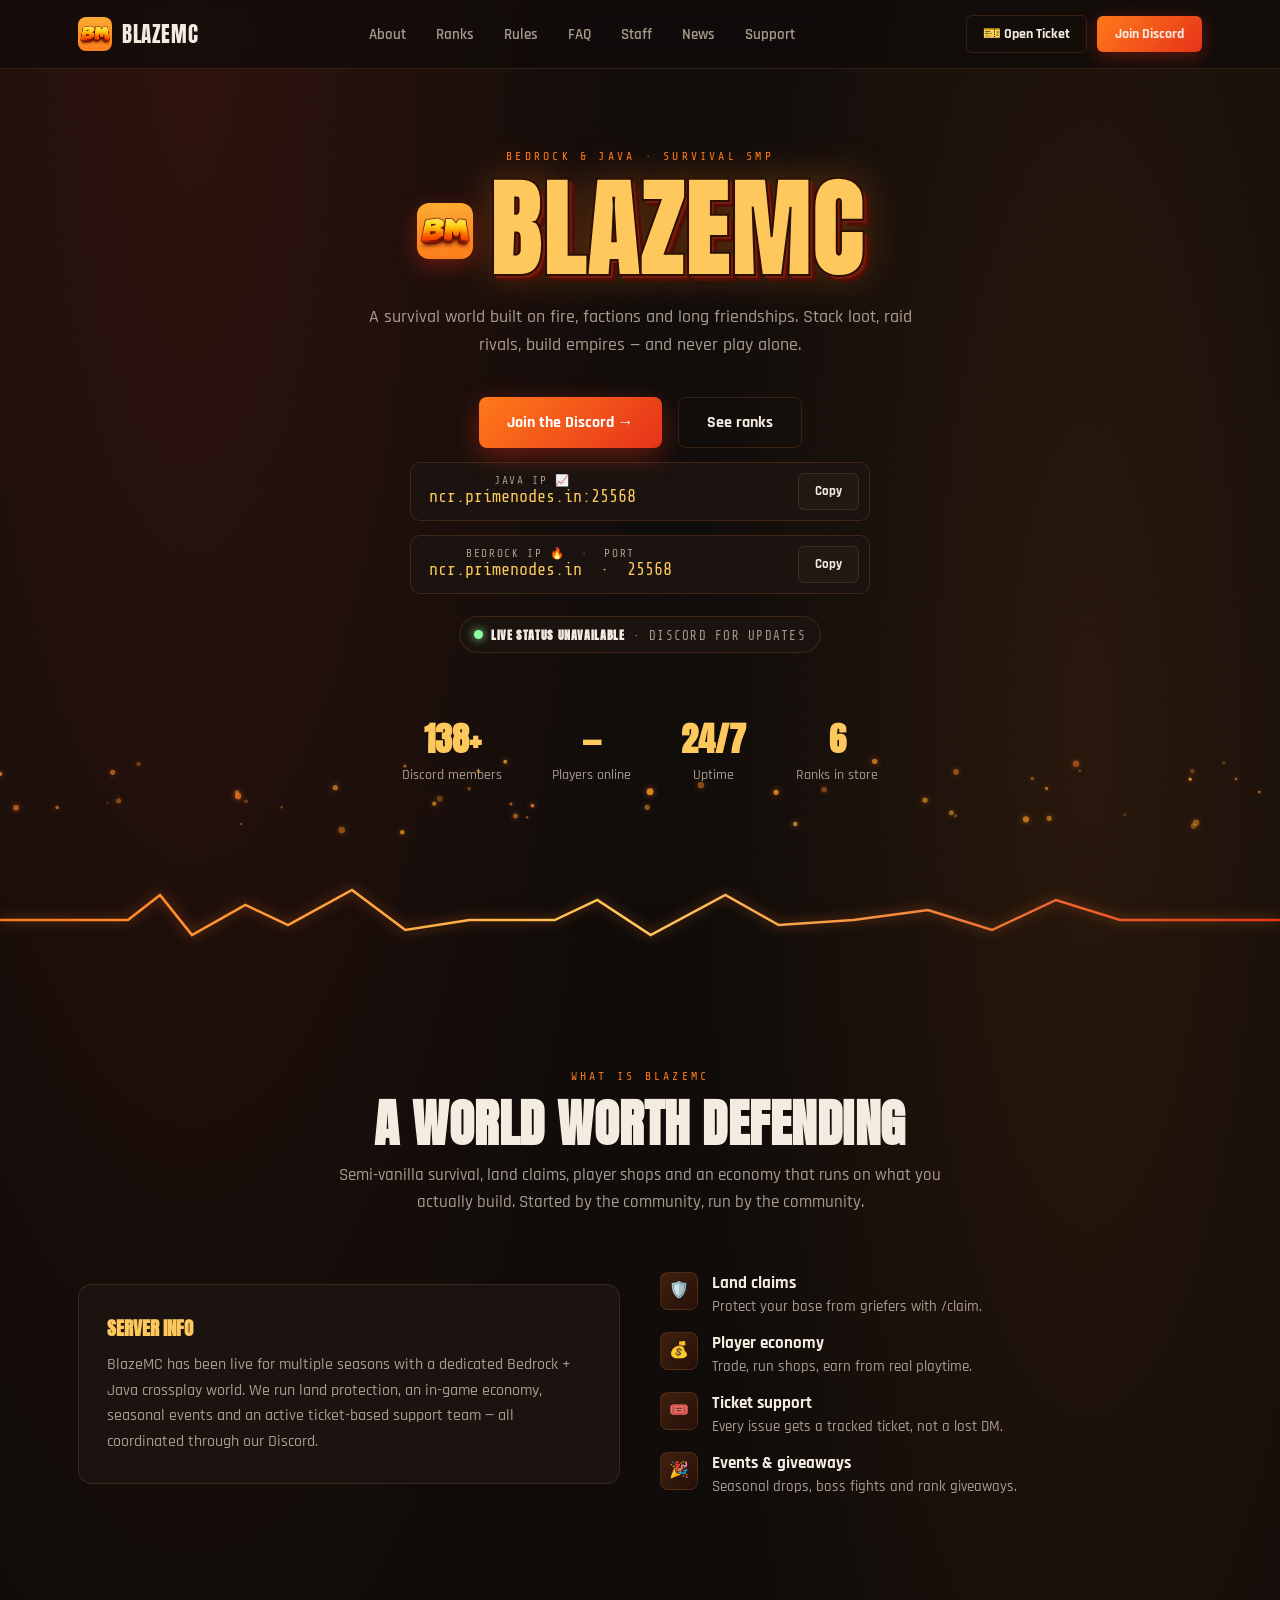
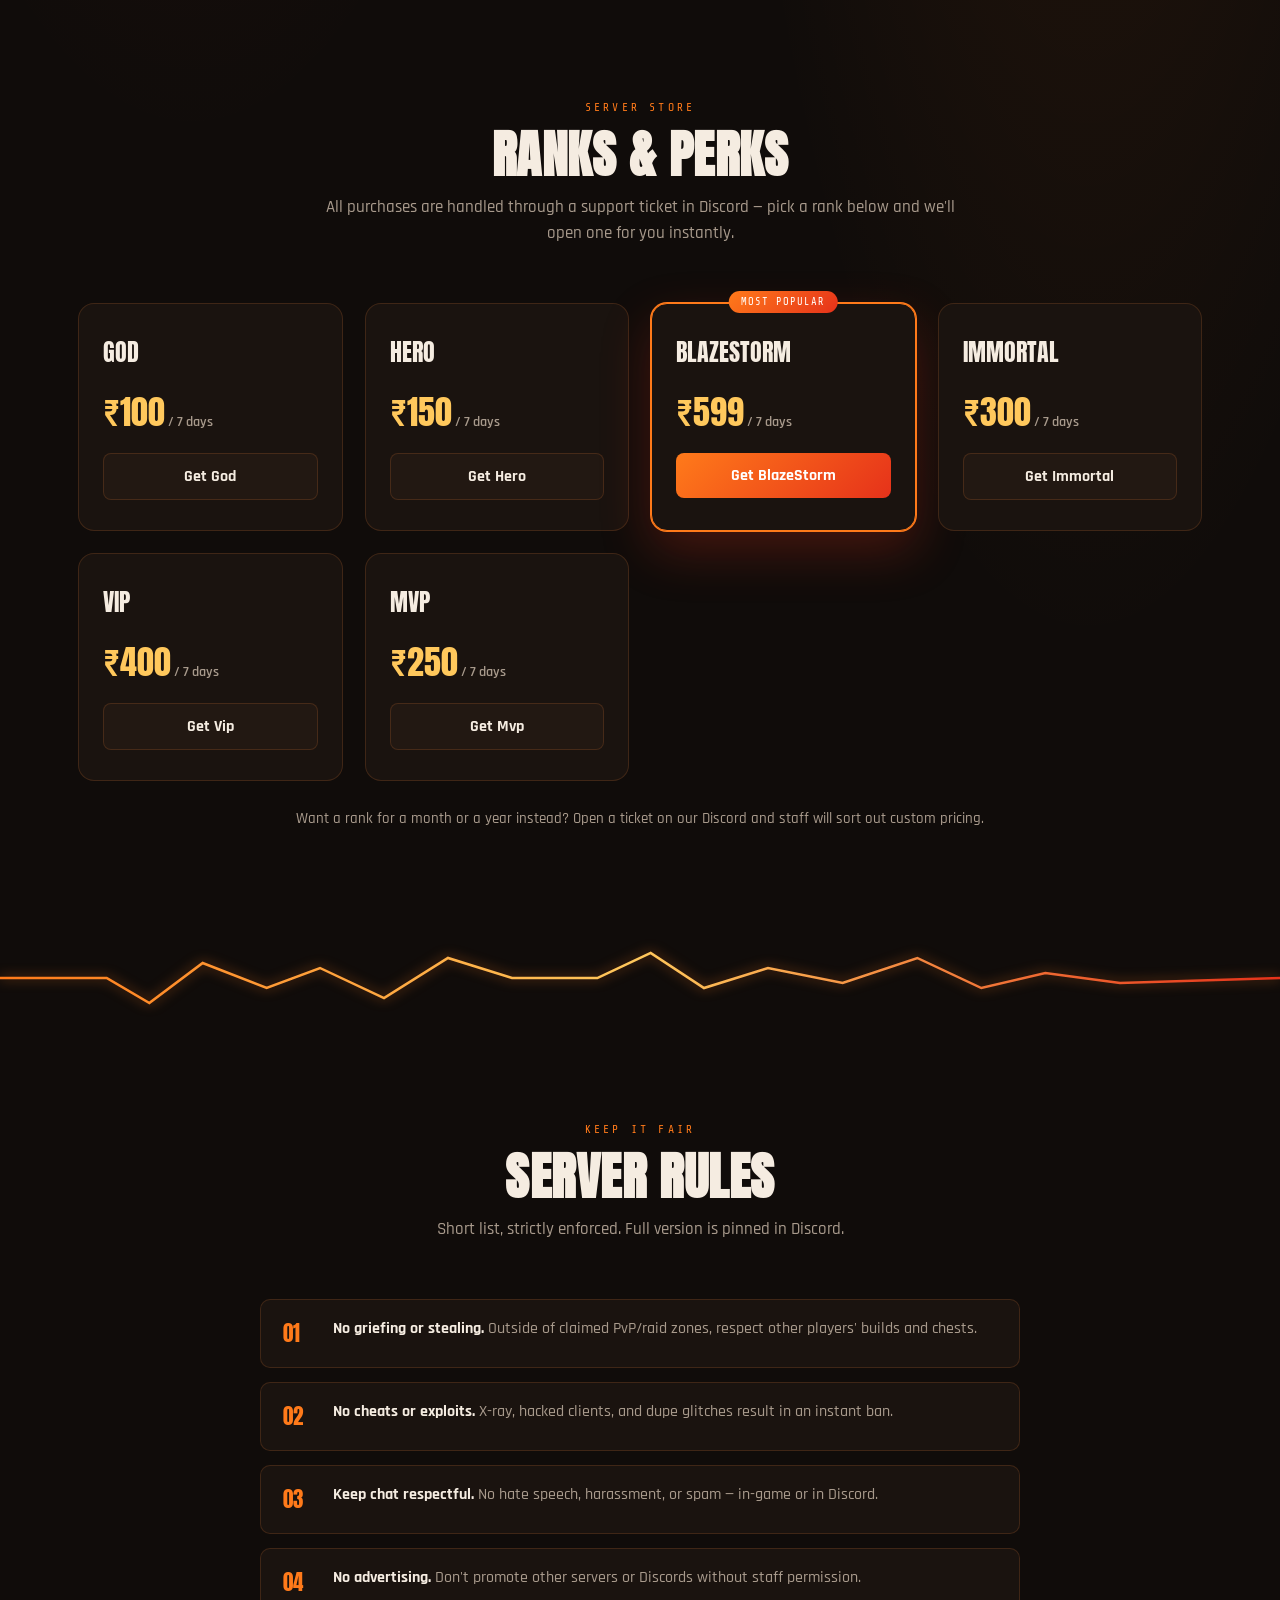
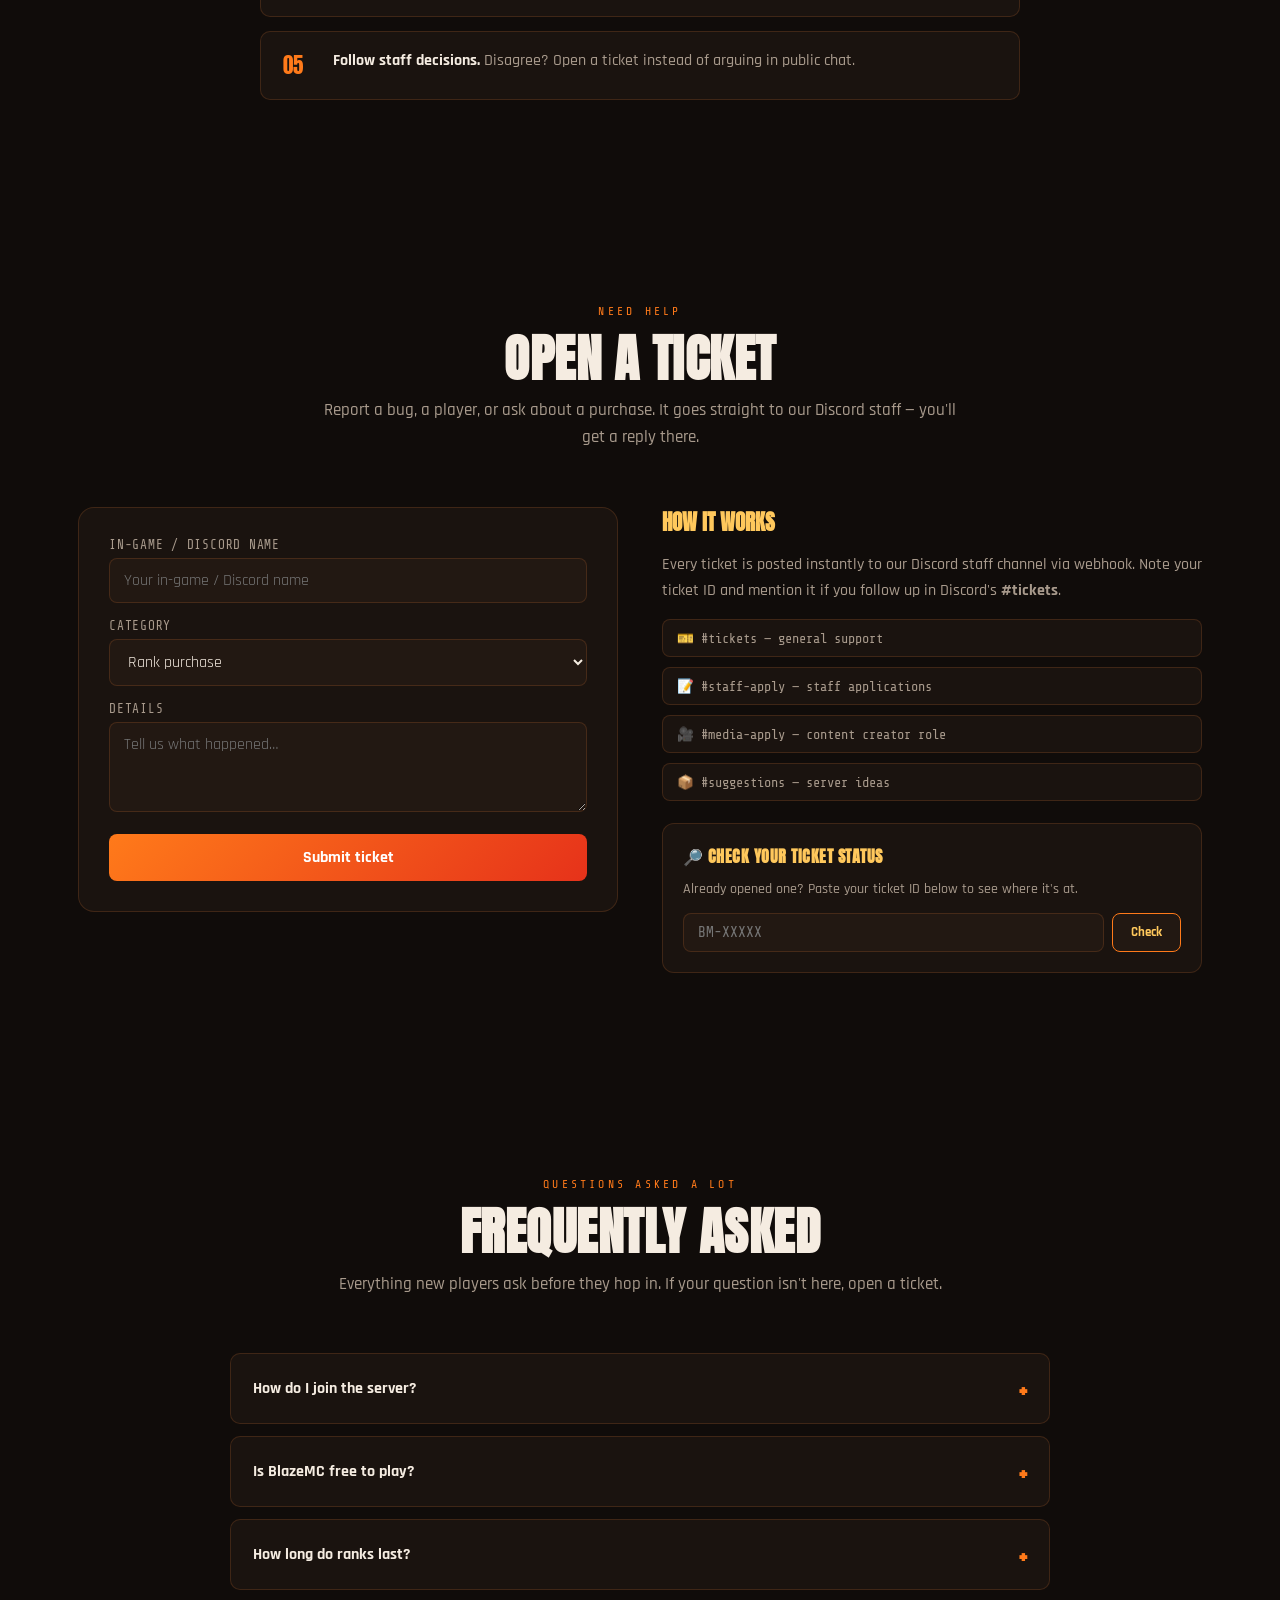
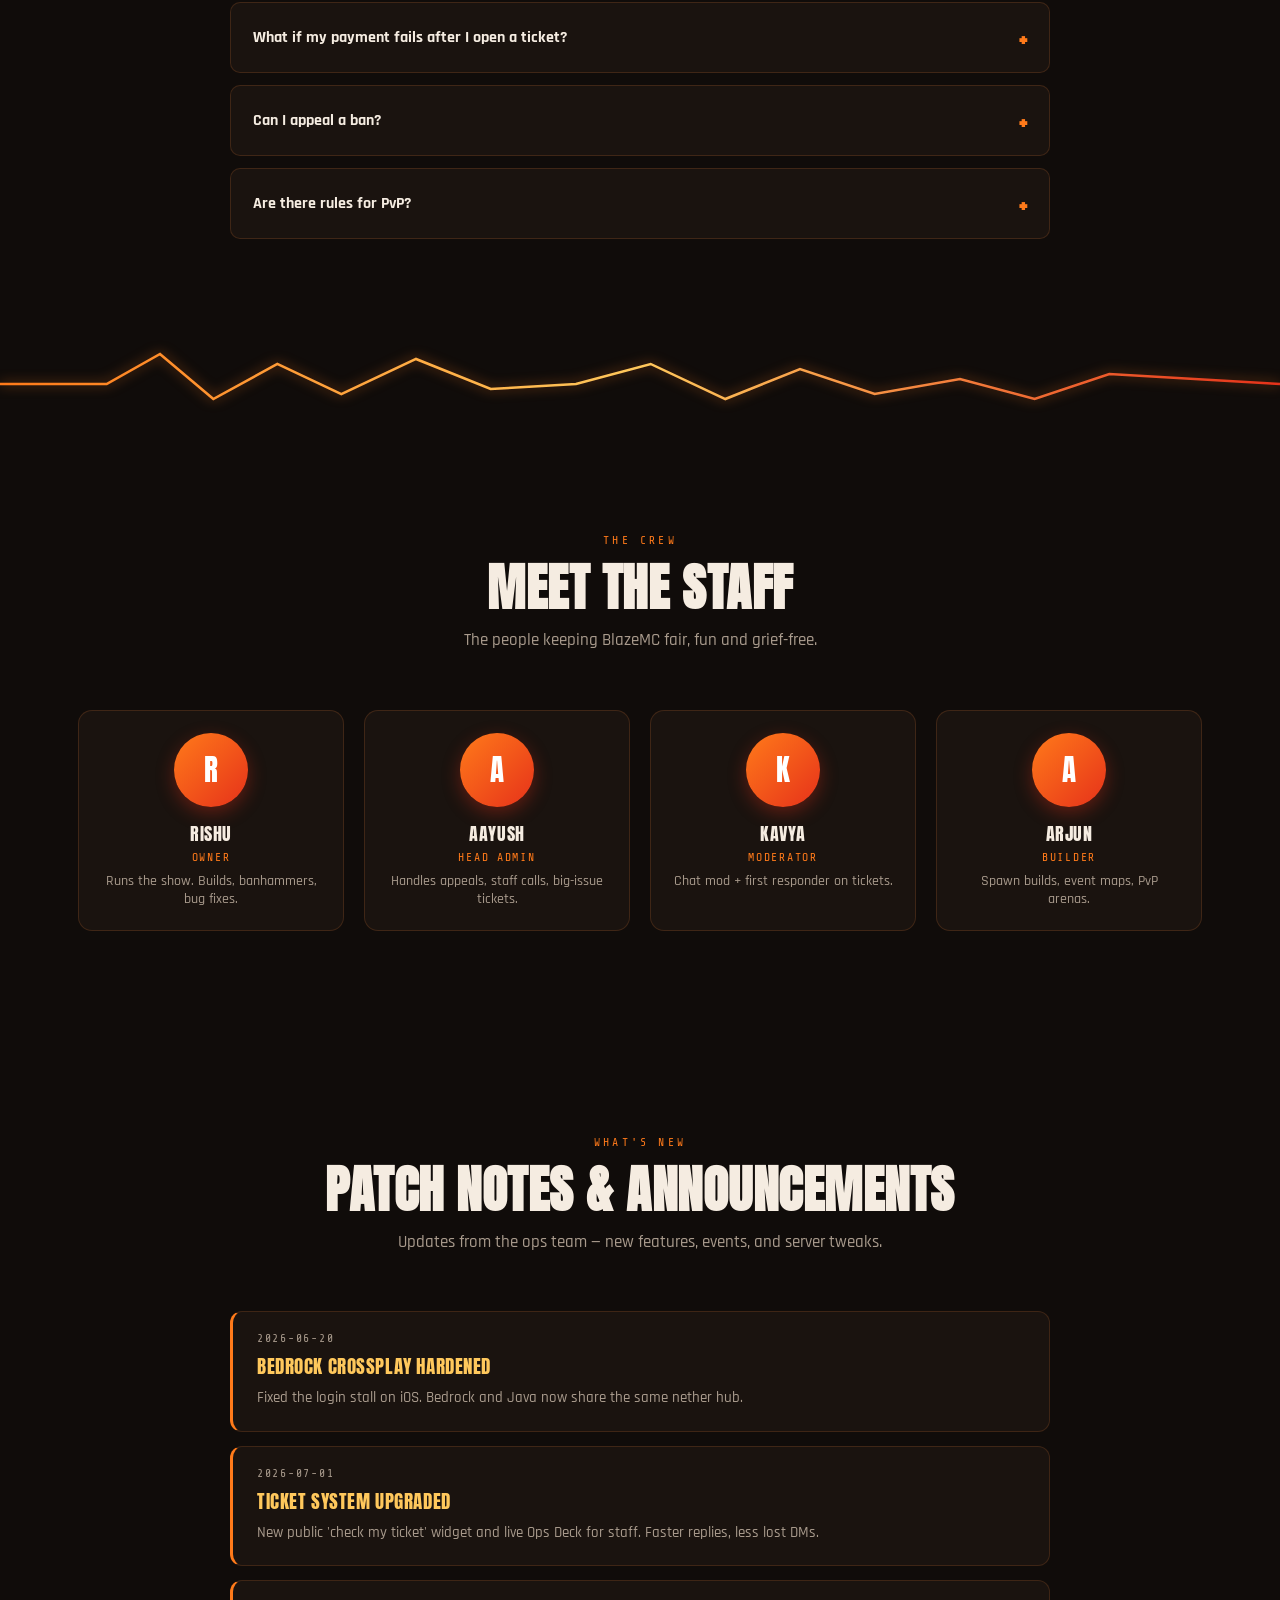
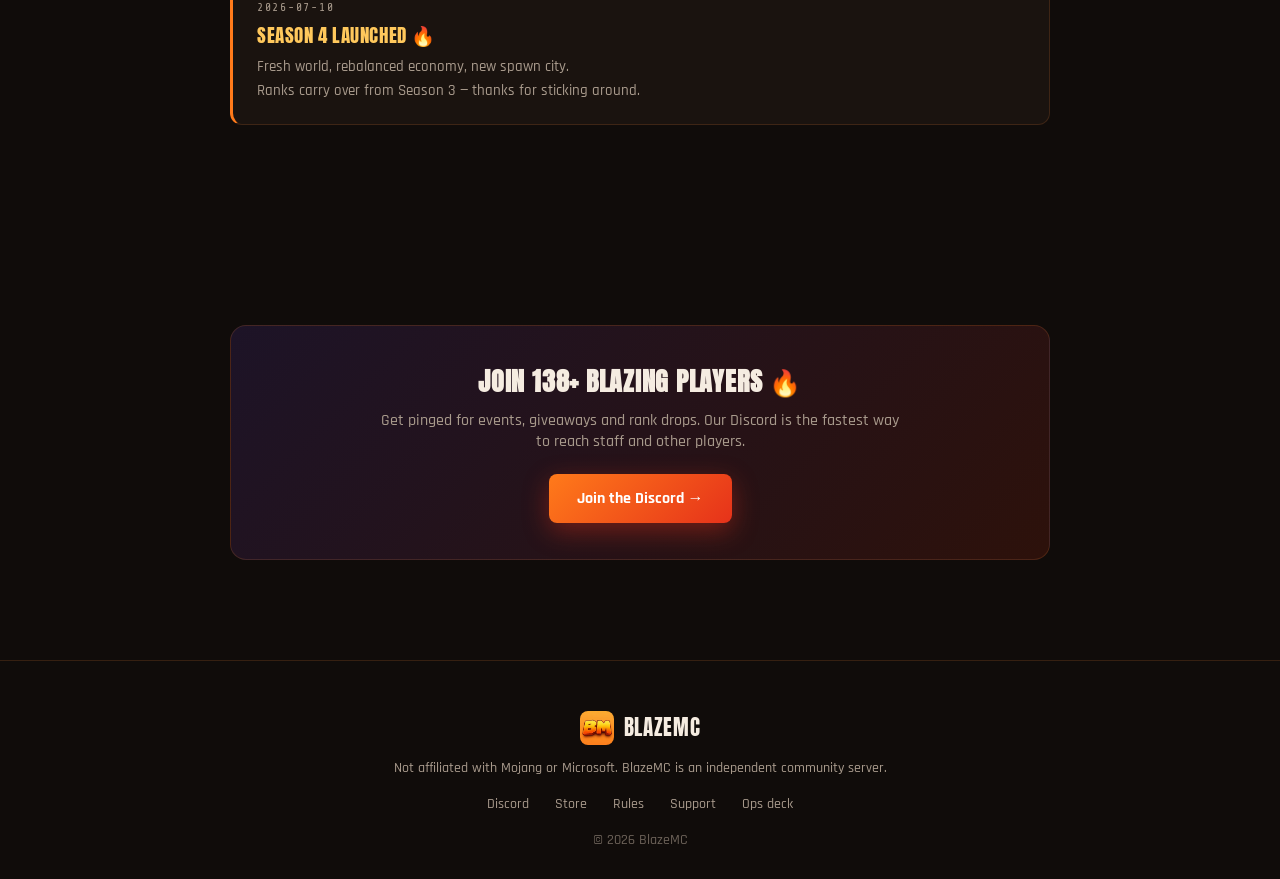
==== commit e3b1225f: "Rename blazemc.html to index.html" ====
--- a/index.html
+++ b/index.html
@@ -1,1202 +1,1196 @@
-<!DOCTYPE html>
-<html lang="en">
-<head>
-<meta charset="UTF-8">
-<meta name="viewport" content="width=device-width, initial-scale=1.0">
-<title>BlazeMC — Minecraft SMP</title>
-<link rel="preconnect" href="https://fonts.googleapis.com">
-<link href="https://fonts.googleapis.com/css2?family=Anton&family=Rajdhani:wght@400;500;600;700&family=Share+Tech+Mono&family=JetBrains+Mono:wght@400;600;700&display=swap" rel="stylesheet">
-<style>
-:root{
-  --bg:#100c0a; --bg2:#1a130f; --bg3:#221812;
-  --ember:#ff7a1a; --molten:#e6321a; --gold:#ffc85c;
-  --ash:#a89a8c; --text:#f5ece1;
-  --line:rgba(255,140,60,0.16);
-  /* admin-only palette (deliberately colder to feel like a different app) */
-  --ops-bg:#0a0d12; --ops-bg2:#111722; --ops-bg3:#182233;
-  --ops-line:rgba(120,180,255,0.14);
-  --ops-cyan:#5ce7ff; --ops-lime:#8effa4; --ops-red:#ff5a6b; --ops-amber:#ffc85c;
-  --ops-dim:#7a8aa3; --ops-text:#dfe7f5;
-}
-*{box-sizing:border-box; margin:0; padding:0;}
-html{scroll-behavior:smooth;}
-body{
-  background:var(--bg); color:var(--text);
-  font-family:'Rajdhani', sans-serif; font-weight:500;
-  overflow-x:hidden; position:relative;
-  background-image:
-    radial-gradient(ellipse 60% 40% at 15% 0%, rgba(230,50,26,0.14), transparent 60%),
-    radial-gradient(ellipse 50% 35% at 85% 10%, rgba(255,122,26,0.10), transparent 60%);
-}
-body::before{
-  content:""; position:fixed; inset:0; z-index:1; pointer-events:none;
-  opacity:0.045; mix-blend-mode:overlay;
-  background-image:url("data:image/svg+xml;utf8,<svg xmlns='http://www.w3.org/2000/svg' width='120' height='120'><filter id='n'><feTurbulence type='fractalNoise' baseFrequency='0.9' numOctaves='2' stitchTiles='stitch'/></filter><rect width='100%25' height='100%25' filter='url(%23n)'/></svg>");
-}
-.logo-mark{width:34px; height:34px; border-radius:8px; display:block;}
-.hidden{display:none !important;}
-::selection{background:var(--molten); color:#fff;}
-::-webkit-scrollbar{width:10px;}
-::-webkit-scrollbar-track{background:var(--bg);}
-::-webkit-scrollbar-thumb{background:linear-gradient(var(--ember),var(--molten)); border-radius:6px;}
-a{color:inherit; text-decoration:none;}
-.eyebrow{font-family:'Share Tech Mono',monospace; font-size:.72rem; letter-spacing:.28em; text-transform:uppercase; color:var(--ember);}
-.display{font-family:'Anton',sans-serif; text-transform:uppercase; letter-spacing:.01em; line-height:.95;}
-:focus-visible{outline:2px solid var(--gold); outline-offset:3px;}
-@media (prefers-reduced-motion: reduce){*{animation-duration:.001ms !important; transition-duration:.001ms !important;}}
-.wrap{max-width:1180px; margin:0 auto; padding:0 28px;}
-
-/* NAV */
-nav{position:fixed; top:0; left:0; right:0; z-index:100; backdrop-filter:blur(10px); background:rgba(16,12,10,.72); border-bottom:1px solid var(--line);}
-nav .wrap{display:flex; align-items:center; justify-content:space-between; height:68px;}
-.brand{display:flex; align-items:center; gap:10px; font-family:'Anton'; font-size:1.3rem; letter-spacing:.03em;}
-.navlinks{display:flex; gap:30px; font-size:.95rem; font-weight:600;}
-.navlinks a{color:var(--ash); transition:color .2s;}
-.navlinks a:hover{color:var(--gold);}
-.nav-cta{padding:9px 18px; border-radius:6px; background:linear-gradient(135deg,var(--ember),var(--molten)); font-weight:700; font-size:.9rem; box-shadow:0 4px 18px rgba(230,50,26,.35);}
-
-/* HERO */
-.hero{position:relative; padding:150px 0 90px; overflow:hidden;}
-#embers{position:absolute; inset:0; z-index:0; pointer-events:none;}
-.hero .wrap{position:relative; z-index:2; text-align:center;}
-.hero .eyebrow{display:block; margin-bottom:18px;}
-.hero h1{font-size:clamp(3.2rem,9vw,6.6rem); color:var(--gold); -webkit-text-stroke:2px #2a1005;
-  text-shadow:3px 3px 0 #7a1a0a, 6px 6px 0 #4d0f06, 0 0 40px rgba(255,122,26,.35); letter-spacing:.02em;}
-.hero-brandrow{display:flex; align-items:center; justify-content:center; gap:16px; flex-wrap:wrap;}
-.hero-brandrow .logo-mark{width:56px; height:56px; border-radius:12px; box-shadow:0 6px 22px rgba(230,50,26,.4);}
-.hero p.tag{max-width:560px; margin:22px auto 0; color:var(--ash); font-size:1.15rem; line-height:1.5;}
-.hero-ctas{display:flex; gap:16px; justify-content:center; margin-top:38px; flex-wrap:wrap;}
-.btn{display:inline-flex; align-items:center; gap:8px; padding:14px 28px; border-radius:8px; font-weight:700; font-size:1rem;
-  cursor:pointer; border:none; font-family:'Rajdhani'; transition:transform .15s, box-shadow .15s;}
-.btn:hover{transform:translateY(-2px);}
-.btn-primary{background:linear-gradient(135deg,var(--ember),var(--molten)); color:#fff; box-shadow:0 8px 26px rgba(230,50,26,.4);}
-.btn-ghost{background:transparent; color:var(--text); border:1px solid var(--line);}
-.btn-ghost:hover{border-color:var(--ember); background:rgba(255,122,26,.08);}
-.ip-row{margin:14px auto 0; max-width:460px; display:flex; align-items:center; gap:10px;
-  background:var(--bg2); border:1px solid var(--line); border-radius:10px; padding:10px 10px 10px 18px;}
-.ip-row:first-of-type{margin-top:44px;}
-.ip-row .lbl{font-family:'Share Tech Mono'; font-size:.7rem; color:var(--ash); letter-spacing:.15em; text-transform:uppercase; display:block;}
-.ip-row .val{font-family:'Share Tech Mono'; font-size:1.05rem; color:var(--gold);}
-.ip-row button{margin-left:auto; background:var(--bg3); color:var(--text); border:1px solid var(--line); padding:9px 16px; border-radius:6px; font-weight:700; cursor:pointer; font-family:'Rajdhani';}
-.ip-row button:hover{border-color:var(--ember); color:var(--gold);}
-.stats{display:flex; gap:50px; justify-content:center; margin-top:60px; flex-wrap:wrap;}
-.stat b{display:block; font-family:'Anton'; font-size:2.1rem; color:var(--gold);}
-.stat span{font-size:.85rem; color:var(--ash);}
-
-/* dividers */
-.crack-divider{position:relative; height:90px; width:100%;}
-.crack-divider svg{width:100%; height:100%; display:block;}
-.crack-divider path{fill:none; stroke:url(#lavaGrad); stroke-width:2.5; filter:drop-shadow(0 0 6px rgba(255,122,26,.6));}
-
-section{padding:100px 0;}
-.section-head{text-align:center; max-width:640px; margin:0 auto 56px;}
-.section-head h2{font-size:clamp(2.2rem,5vw,3.2rem); margin-top:14px;}
-.section-head p{color:var(--ash); margin-top:14px; font-size:1.05rem; line-height:1.6;}
-
-/* ABOUT */
-.about-grid{display:grid; grid-template-columns:1fr 1fr; gap:40px; align-items:center;}
-.about-card{background:var(--bg2); border:1px solid var(--line); border-radius:14px; padding:28px;}
-.about-card h3{font-family:'Anton'; font-size:1.2rem; color:var(--gold); margin-bottom:10px; text-transform:uppercase;}
-.about-card p{color:var(--ash); line-height:1.6;}
-.feature-list{display:grid; gap:16px;}
-.feature-list .f{display:flex; gap:14px; align-items:flex-start;}
-.feature-list .icon{width:38px; height:38px; flex:none; border-radius:8px; background:linear-gradient(135deg,rgba(255,122,26,.2),rgba(230,50,26,.1)); border:1px solid var(--line); display:flex; align-items:center; justify-content:center;}
-.feature-list h4{font-size:1.05rem; margin-bottom:3px;}
-.feature-list p{color:var(--ash); font-size:.92rem;}
-
-/* RANKS */
-.rank-grid{display:grid; grid-template-columns:repeat(auto-fit,minmax(230px,1fr)); gap:22px;}
-.rank-card{position:relative; background:var(--bg2); border:1px solid var(--line); border-radius:16px; padding:30px 24px; display:flex; flex-direction:column; gap:16px; transition:transform .2s, border-color .2s;}
-.rank-card:hover{transform:translateY(-6px); border-color:var(--ember);}
-.rank-card.popular{border-color:var(--ember); box-shadow:0 0 0 1px var(--ember), 0 20px 50px rgba(230,50,26,.25);}
-.rank-badge{position:absolute; top:-13px; left:50%; transform:translateX(-50%); background:linear-gradient(135deg,var(--ember),var(--molten)); color:#fff; font-family:'Share Tech Mono'; font-size:.65rem; letter-spacing:.1em; padding:5px 12px; border-radius:20px; text-transform:uppercase;}
-.rank-name{font-family:'Anton'; font-size:1.5rem; text-transform:uppercase;}
-.rank-price{font-family:'Anton'; font-size:2.1rem; color:var(--gold);}
-.rank-price span{font-family:'Rajdhani'; font-size:.85rem; color:var(--ash); font-weight:600;}
-.rank-buy{width:100%; padding:12px; border-radius:8px; border:1px solid var(--line); background:var(--bg3); color:var(--text); font-weight:700; cursor:pointer; font-family:'Rajdhani'; font-size:1rem;}
-.rank-card.popular .rank-buy{background:linear-gradient(135deg,var(--ember),var(--molten)); border:none; color:#fff;}
-.rank-buy:hover{filter:brightness(1.12);}
-
-/* RULES */
-.rules-list{display:grid; gap:14px; max-width:760px; margin:0 auto;}
-.rule{display:flex; gap:18px; align-items:flex-start; background:var(--bg2); border:1px solid var(--line); border-radius:10px; padding:18px 22px;}
-.rule .num{font-family:'Anton'; color:var(--ember); font-size:1.3rem; flex:none; width:32px;}
-.rule p{color:var(--ash); font-size:.98rem;}
-.rule strong{color:var(--text);}
-
-/* TICKETS */
-.ticket-wrap{display:grid; grid-template-columns:1fr 1fr; gap:44px; align-items:start;}
-.ticket-form{background:var(--bg2); border:1px solid var(--line); border-radius:16px; padding:30px; display:grid; gap:16px;}
-.field label{display:block; font-size:.8rem; letter-spacing:.06em; color:var(--ash); margin-bottom:6px; text-transform:uppercase; font-family:'Share Tech Mono';}
-.field input, .field select, .field textarea{width:100%; background:var(--bg3); border:1px solid var(--line); border-radius:8px; padding:11px 14px; color:var(--text); font-family:'Rajdhani'; font-size:1rem;}
-.field textarea{resize:vertical; min-height:90px;}
-.ticket-form button{background:linear-gradient(135deg,var(--ember),var(--molten)); border:none; color:#fff; padding:13px; border-radius:8px; font-weight:700; font-size:1rem; cursor:pointer; font-family:'Rajdhani';}
-.ticket-result{margin-top:6px; padding:14px 16px; border-radius:8px; border:1px solid var(--ember); background:rgba(255,122,26,.08); font-size:.9rem; display:none;}
-.ticket-result.show{display:block;}
-.ticket-side h3{font-family:'Anton'; font-size:1.3rem; margin-bottom:14px; text-transform:uppercase; color:var(--gold);}
-.ticket-side p{color:var(--ash); line-height:1.6; margin-bottom:16px;}
-.chan-list{display:grid; gap:10px;}
-.chan{display:flex; align-items:center; gap:10px; background:var(--bg2); border:1px solid var(--line); border-radius:8px; padding:10px 14px; font-family:'Share Tech Mono'; font-size:.85rem; color:var(--ash);}
-
-/* FOOTER */
-footer{border-top:1px solid var(--line); padding:50px 0 30px; text-align:center;}
-footer .brand{justify-content:center; margin-bottom:14px; display:flex;}
-footer p{color:var(--ash); font-size:.9rem;}
-footer .fl{display:flex; justify-content:center; gap:26px; margin:18px 0; font-size:.9rem; color:var(--ash);}
-footer .fl a:hover{color:var(--gold);}
-
-/* =====================================================
-   OPS DECK — completely different aesthetic for admin
-   Full-screen mission control, cold slate + neon accents
-   ===================================================== */
-#opsDeck{position:fixed; inset:0; z-index:200; background:var(--ops-bg); color:var(--ops-text);
-  font-family:'Rajdhani'; display:grid; grid-template-columns:220px 1fr; overflow:hidden;}
-#opsDeck.hidden{display:none;}
-#opsDeck::before{content:""; position:absolute; inset:0; pointer-events:none; opacity:.35;
-  background-image:linear-gradient(rgba(120,180,255,.05) 1px, transparent 1px),
-                   linear-gradient(90deg, rgba(120,180,255,.05) 1px, transparent 1px);
-  background-size:32px 32px;}
-.ops-side{position:relative; z-index:2; background:linear-gradient(180deg, #0d1219, #080b11); border-right:1px solid var(--ops-line); display:flex; flex-direction:column; padding:22px 0;}
-.ops-brand{padding:0 22px 18px; border-bottom:1px solid var(--ops-line); display:flex; align-items:center; gap:10px;}
-.ops-brand-dot{width:10px; height:10px; border-radius:50%; background:var(--ops-lime); box-shadow:0 0 12px var(--ops-lime); animation:pulseDot 1.6s infinite;}
-@keyframes pulseDot{0%,100%{opacity:1;}50%{opacity:.35;}}
-.ops-brand-txt{font-family:'JetBrains Mono'; font-size:.78rem; letter-spacing:.15em; color:var(--ops-dim); text-transform:uppercase;}
-.ops-brand-txt b{display:block; color:var(--ops-text); font-family:'Anton'; font-size:1.1rem; letter-spacing:.05em; margin-top:2px;}
-.ops-nav{padding:16px 12px; display:flex; flex-direction:column; gap:4px; flex:1;}
-.ops-nav-item{display:flex; align-items:center; gap:12px; padding:11px 14px; border-radius:6px; cursor:pointer; color:var(--ops-dim); font-weight:600; font-size:.95rem; letter-spacing:.02em; border-left:2px solid transparent; transition:all .15s;}
-.ops-nav-item:hover{background:rgba(120,180,255,.05); color:var(--ops-text);}
-.ops-nav-item.active{background:linear-gradient(90deg, rgba(92,231,255,.14), transparent); color:var(--ops-cyan); border-left-color:var(--ops-cyan);}
-.ops-nav-item .k{font-family:'JetBrains Mono'; font-size:.7rem; opacity:.5; margin-left:auto;}
-.ops-side-foot{padding:18px 22px; border-top:1px solid var(--ops-line); font-family:'JetBrains Mono'; font-size:.7rem; color:var(--ops-dim); line-height:1.6;}
-.ops-side-foot button{width:100%; margin-top:10px; background:transparent; border:1px solid var(--ops-line); color:var(--ops-dim); padding:8px; border-radius:6px; cursor:pointer; font-family:'JetBrains Mono'; font-size:.72rem; letter-spacing:.1em;}
-.ops-side-foot button:hover{border-color:var(--ops-red); color:var(--ops-red);}
-
-.ops-main{position:relative; z-index:2; overflow-y:auto; padding:26px 34px 60px;}
-.ops-topbar{display:flex; justify-content:space-between; align-items:center; gap:20px; flex-wrap:wrap; margin-bottom:22px;}
-.ops-title{font-family:'JetBrains Mono'; font-size:.75rem; letter-spacing:.22em; color:var(--ops-dim); text-transform:uppercase;}
-.ops-title b{display:block; font-family:'Anton'; color:var(--ops-text); font-size:1.9rem; letter-spacing:.03em; margin-top:4px;}
-.ops-search{display:flex; align-items:center; gap:8px; background:var(--ops-bg2); border:1px solid var(--ops-line); border-radius:6px; padding:8px 14px; min-width:280px;}
-.ops-search input{background:transparent; border:none; outline:none; color:var(--ops-text); font-family:'JetBrains Mono'; font-size:.85rem; flex:1;}
-.ops-search span{font-family:'JetBrains Mono'; font-size:.7rem; color:var(--ops-dim);}
-
-.ops-kpis{display:grid; grid-template-columns:repeat(auto-fit,minmax(180px,1fr)); gap:14px; margin-bottom:26px;}
-.ops-kpi{background:var(--ops-bg2); border:1px solid var(--ops-line); border-radius:8px; padding:18px 20px; position:relative; overflow:hidden;}
-.ops-kpi::before{content:""; position:absolute; left:0; top:0; bottom:0; width:3px; background:var(--accent, var(--ops-cyan));}
-.ops-kpi.k-open{--accent:var(--ops-amber);}
-.ops-kpi.k-claimed{--accent:var(--ops-cyan);}
-.ops-kpi.k-closed{--accent:var(--ops-lime);}
-.ops-kpi.k-total{--accent:#c48bff;}
-.ops-kpi .kpi-lbl{font-family:'JetBrains Mono'; font-size:.65rem; letter-spacing:.18em; color:var(--ops-dim); text-transform:uppercase;}
-.ops-kpi .kpi-val{font-family:'Anton'; font-size:2.1rem; color:var(--ops-text); margin-top:6px; letter-spacing:.02em;}
-.ops-kpi .kpi-sub{font-family:'JetBrains Mono'; font-size:.7rem; color:var(--ops-dim); margin-top:4px;}
-
-.ops-pane{display:none;}
-.ops-pane.active{display:block;}
-
-.ops-filters{display:flex; gap:6px; margin-bottom:16px; flex-wrap:wrap;}
-.ops-chip{background:var(--ops-bg2); border:1px solid var(--ops-line); color:var(--ops-dim); padding:6px 14px; border-radius:20px; font-family:'JetBrains Mono'; font-size:.72rem; letter-spacing:.08em; cursor:pointer; text-transform:uppercase;}
-.ops-chip.active{border-color:var(--ops-cyan); color:var(--ops-cyan); background:rgba(92,231,255,.08);}
-
-.ops-ticket{display:grid; grid-template-columns:6px 1fr auto; gap:16px; background:var(--ops-bg2); border:1px solid var(--ops-line); border-radius:8px; margin-bottom:10px; overflow:hidden; transition:border-color .15s;}
-.ops-ticket:hover{border-color:rgba(92,231,255,.4);}
-.ops-ticket .bar{background:var(--ops-amber);}
-.ops-ticket[data-status="claimed"] .bar{background:var(--ops-cyan);}
-.ops-ticket[data-status="closed"] .bar{background:var(--ops-lime); opacity:.5;}
-.ops-ticket .body{padding:14px 4px 14px 0;}
-.ops-ticket .top{display:flex; align-items:center; gap:10px; margin-bottom:6px; flex-wrap:wrap;}
-.ops-ticket .tid{font-family:'JetBrains Mono'; font-size:.78rem; color:var(--ops-cyan); letter-spacing:.05em;}
-.ops-ticket .cat{font-family:'JetBrains Mono'; font-size:.65rem; letter-spacing:.15em; text-transform:uppercase; color:var(--ops-dim); padding:2px 8px; border:1px solid var(--ops-line); border-radius:4px;}
-.ops-ticket .status-pill{font-family:'JetBrains Mono'; font-size:.65rem; letter-spacing:.15em; text-transform:uppercase; padding:2px 8px; border-radius:4px;}
-.ops-ticket[data-status="open"] .status-pill{background:rgba(255,200,92,.12); color:var(--ops-amber);}
-.ops-ticket[data-status="claimed"] .status-pill{background:rgba(92,231,255,.12); color:var(--ops-cyan);}
-.ops-ticket[data-status="closed"] .status-pill{background:rgba(142,255,164,.12); color:var(--ops-lime);}
-.ops-ticket .who{color:var(--ops-text); font-weight:700; font-size:1.05rem;}
-.ops-ticket .detail{color:var(--ops-dim); font-size:.92rem; margin-top:4px; line-height:1.5;}
-.ops-ticket .stamp{font-family:'JetBrains Mono'; font-size:.7rem; color:var(--ops-dim); margin-top:8px;}
-.ops-ticket .actions{padding:14px 18px 14px 6px; display:flex; flex-direction:column; gap:6px; justify-content:center;}
-.ops-btn{background:transparent; border:1px solid var(--ops-line); color:var(--ops-dim); padding:7px 14px; border-radius:5px; font-family:'JetBrains Mono'; font-size:.72rem; letter-spacing:.1em; cursor:pointer; text-transform:uppercase; transition:all .12s; min-width:120px; text-align:left;}
-.ops-btn:hover{border-color:var(--ops-cyan); color:var(--ops-cyan);}
-.ops-btn.claim:hover{border-color:var(--ops-cyan); color:var(--ops-cyan);}
-.ops-btn.close:hover{border-color:var(--ops-lime); color:var(--ops-lime);}
-.ops-btn.reopen:hover{border-color:var(--ops-amber); color:var(--ops-amber);}
-.ops-btn.del:hover{border-color:var(--ops-red); color:var(--ops-red);}
-
-.ops-empty{padding:60px 20px; text-align:center; color:var(--ops-dim); font-family:'JetBrains Mono'; font-size:.85rem; border:1px dashed var(--ops-line); border-radius:8px;}
-.ops-empty b{display:block; color:var(--ops-text); font-family:'Anton'; font-size:1.4rem; letter-spacing:.03em; margin-bottom:6px;}
-
-/* settings pane */
-.ops-form{display:grid; gap:14px; max-width:820px;}
-.ops-form .grp{display:grid; gap:6px;}
-.ops-form label{font-family:'JetBrains Mono'; font-size:.7rem; letter-spacing:.15em; text-transform:uppercase; color:var(--ops-dim);}
-.ops-form input, .ops-form textarea, .ops-form select{background:var(--ops-bg2); border:1px solid var(--ops-line); color:var(--ops-text); padding:11px 14px; border-radius:6px; font-family:'JetBrains Mono'; font-size:.9rem;}
-.ops-form input:focus, .ops-form textarea:focus{outline:none; border-color:var(--ops-cyan);}
-.ops-form textarea{min-height:80px; resize:vertical;}
-.ops-form .row{display:grid; grid-template-columns:1fr 1fr; gap:14px;}
-.ops-save-row{display:flex; gap:10px; margin-top:6px;}
-.ops-save{background:var(--ops-cyan); color:#062026; border:none; padding:11px 22px; border-radius:6px; font-family:'JetBrains Mono'; font-weight:700; letter-spacing:.1em; cursor:pointer; font-size:.8rem; text-transform:uppercase;}
-.ops-save:hover{filter:brightness(1.1);}
-.ops-reset{background:transparent; color:var(--ops-dim); border:1px solid var(--ops-line); padding:11px 22px; border-radius:6px; font-family:'JetBrains Mono'; font-size:.75rem; letter-spacing:.1em; cursor:pointer; text-transform:uppercase;}
-
-.ops-toast{position:fixed; bottom:24px; right:24px; z-index:300; background:var(--ops-bg2); border:1px solid var(--ops-cyan); color:var(--ops-text); padding:14px 20px; border-radius:6px; font-family:'JetBrains Mono'; font-size:.85rem; box-shadow:0 8px 24px rgba(0,0,0,.5); opacity:0; transform:translateY(10px); transition:all .2s;}
-.ops-toast.show{opacity:1; transform:translateY(0);}
-.ops-toast.err{border-color:var(--ops-red);}
-
-/* ops login */
-#opsLogin{position:fixed; inset:0; z-index:250; background:radial-gradient(ellipse at 50% 30%, rgba(92,231,255,.08), transparent 60%), var(--ops-bg); display:flex; align-items:center; justify-content:center; padding:24px;}
-#opsLogin.hidden{display:none;}
-.ops-login-card{max-width:380px; width:100%; background:var(--ops-bg2); border:1px solid var(--ops-line); border-radius:10px; padding:34px; position:relative;}
-.ops-login-card::before{content:""; position:absolute; top:0; left:0; right:0; height:2px; background:linear-gradient(90deg, transparent, var(--ops-cyan), transparent);}
-.ops-login-card h2{font-family:'Anton'; text-transform:uppercase; letter-spacing:.05em; color:var(--ops-text); font-size:1.4rem; margin-bottom:4px;}
-.ops-login-card .sub{font-family:'JetBrains Mono'; font-size:.72rem; color:var(--ops-dim); letter-spacing:.1em; text-transform:uppercase; margin-bottom:22px;}
-.ops-login-card input{width:100%; background:var(--ops-bg); border:1px solid var(--ops-line); color:var(--ops-text); padding:12px 14px; border-radius:6px; font-family:'JetBrains Mono'; margin-bottom:12px;}
-.ops-login-card input:focus{outline:none; border-color:var(--ops-cyan);}
-.ops-login-card button{width:100%; background:var(--ops-cyan); color:#062026; border:none; padding:12px; border-radius:6px; font-family:'JetBrains Mono'; font-weight:700; letter-spacing:.15em; cursor:pointer; text-transform:uppercase;}
-.ops-login-card .err{color:var(--ops-red); font-family:'JetBrains Mono'; font-size:.75rem; min-height:18px; margin-bottom:8px;}
-.ops-login-card .cancel{background:transparent; color:var(--ops-dim); border:1px solid var(--ops-line); margin-top:8px;}
-
-@media (max-width:900px){
-  #opsDeck{grid-template-columns:1fr;}
-  .ops-side{flex-direction:row; padding:10px; overflow-x:auto; border-right:none; border-bottom:1px solid var(--ops-line);}
-  .ops-brand, .ops-side-foot{display:none;}
-  .ops-nav{flex-direction:row; padding:0; gap:6px;}
-  .ops-nav-item{white-space:nowrap; padding:8px 12px;}
-  .ops-nav-item .k{display:none;}
-  .ops-main{padding:20px;}
-  .ops-ticket{grid-template-columns:6px 1fr;}
-  .ops-ticket .actions{grid-column:2; padding:0 14px 14px; flex-direction:row; flex-wrap:wrap;}
-  .ops-btn{min-width:0; flex:1;}
-}
-@media (max-width:780px){
-  .navlinks{display:none;}
-  .about-grid, .ticket-wrap{grid-template-columns:1fr;}
-  nav .brand span#navBrand{display:none;}
-}
-
-/* ============ NEW: reveal, status pill, FAQ, staff, news, checker ============ */
-.reveal{opacity:0; transform:translateY(24px); transition:opacity .7s ease, transform .7s ease;}
-.reveal.in{opacity:1; transform:none;}
-
-.status-live{display:inline-flex; align-items:center; gap:8px; margin-top:22px; padding:8px 14px; border-radius:20px; background:var(--bg2); border:1px solid var(--line); font-family:'Share Tech Mono'; font-size:.78rem; letter-spacing:.1em; color:var(--ash); text-transform:uppercase;}
-.status-live .dot{width:9px; height:9px; border-radius:50%; background:#8effa4; box-shadow:0 0 10px #8effa4; animation:pulseDot 1.8s infinite;}
-.status-live.off .dot{background:#ff5a6b; box-shadow:0 0 10px #ff5a6b;}
-.status-live.load .dot{background:#ffc85c; box-shadow:0 0 10px #ffc85c;}
-.status-live b{color:var(--text); font-family:'Anton'; letter-spacing:.05em;}
-
-/* Ticket status checker */
-.tix-check{margin-top:22px; background:var(--bg2); border:1px solid var(--line); border-radius:12px; padding:20px;}
-.tix-check h4{font-family:'Anton'; text-transform:uppercase; letter-spacing:.03em; color:var(--gold); font-size:1rem; margin-bottom:10px;}
-.tix-check p{color:var(--ash); font-size:.88rem; margin-bottom:12px;}
-.tix-check-row{display:flex; gap:8px;}
-.tix-check-row input{flex:1; background:var(--bg3); border:1px solid var(--line); border-radius:8px; padding:10px 14px; color:var(--text); font-family:'Share Tech Mono'; font-size:.9rem; text-transform:uppercase;}
-.tix-check-row button{background:var(--bg3); border:1px solid var(--ember); color:var(--gold); padding:10px 18px; border-radius:8px; font-family:'Rajdhani'; font-weight:700; cursor:pointer;}
-.tix-check-row button:hover{background:rgba(255,122,26,.15);}
-.tix-check-result{margin-top:12px; padding:12px 14px; border-radius:8px; border:1px solid var(--line); background:var(--bg3); font-size:.9rem; color:var(--ash); display:none;}
-.tix-check-result.show{display:block;}
-.tix-check-result .pill{display:inline-block; padding:2px 10px; border-radius:20px; font-family:'Share Tech Mono'; font-size:.7rem; letter-spacing:.1em; text-transform:uppercase; margin-right:8px;}
-.tix-check-result .pill.open{background:rgba(255,200,92,.15); color:#ffc85c;}
-.tix-check-result .pill.claimed{background:rgba(92,231,255,.15); color:#5ce7ff;}
-.tix-check-result .pill.closed{background:rgba(142,255,164,.15); color:#8effa4;}
-
-/* FAQ accordion */
-.faq-list{max-width:820px; margin:0 auto; display:grid; gap:12px;}
-.faq-item{background:var(--bg2); border:1px solid var(--line); border-radius:10px; overflow:hidden;}
-.faq-q{padding:18px 22px; cursor:pointer; display:flex; justify-content:space-between; align-items:center; font-weight:700; font-size:1.02rem; color:var(--text); user-select:none;}
-.faq-q .plus{color:var(--ember); font-family:'Anton'; font-size:1.4rem; transition:transform .25s;}
-.faq-item.open .faq-q .plus{transform:rotate(45deg);}
-.faq-a{max-height:0; overflow:hidden; transition:max-height .3s ease; padding:0 22px; color:var(--ash); line-height:1.6;}
-.faq-item.open .faq-a{max-height:400px; padding:0 22px 20px;}
-
-/* Staff / team */
-.staff-grid{display:grid; grid-template-columns:repeat(auto-fit,minmax(200px,1fr)); gap:20px;}
-.staff-card{background:var(--bg2); border:1px solid var(--line); border-radius:14px; padding:22px; text-align:center; transition:transform .2s, border-color .2s;}
-.staff-card:hover{transform:translateY(-4px); border-color:var(--ember);}
-.staff-avatar{width:74px; height:74px; border-radius:50%; margin:0 auto 12px; background:linear-gradient(135deg,var(--ember),var(--molten)); display:flex; align-items:center; justify-content:center; font-family:'Anton'; font-size:1.8rem; color:#fff; box-shadow:0 6px 18px rgba(230,50,26,.35);}
-.staff-name{font-family:'Anton'; font-size:1.15rem; letter-spacing:.03em; text-transform:uppercase;}
-.staff-role{font-family:'Share Tech Mono'; font-size:.72rem; letter-spacing:.15em; color:var(--ember); text-transform:uppercase; margin-top:4px;}
-.staff-tag{color:var(--ash); font-size:.85rem; margin-top:8px;}
-
-/* News */
-.news-list{display:grid; gap:14px; max-width:820px; margin:0 auto;}
-.news-item{background:var(--bg2); border:1px solid var(--line); border-radius:12px; padding:20px 24px; border-left:3px solid var(--ember);}
-.news-date{font-family:'Share Tech Mono'; font-size:.72rem; letter-spacing:.15em; text-transform:uppercase; color:var(--ash);}
-.news-title{font-family:'Anton'; font-size:1.2rem; text-transform:uppercase; letter-spacing:.03em; margin-top:6px; color:var(--gold);}
-.news-body{color:var(--ash); font-size:.95rem; line-height:1.6; margin-top:6px; white-space:pre-line;}
-
-/* Discord widget block */
-.discord-cta{max-width:820px; margin:0 auto; text-align:center; background:linear-gradient(135deg, rgba(122,77,255,.12), rgba(255,58,21,.12)); border:1px solid var(--line); border-radius:16px; padding:36px 28px;}
-.discord-cta h3{font-family:'Anton'; font-size:1.6rem; text-transform:uppercase; letter-spacing:.03em; color:var(--text);}
-.discord-cta p{color:var(--ash); margin:10px auto 22px; max-width:520px;}
-
-/* Ops: editors for lists (ranks, rules, faq, staff, news) */
-.list-editor{display:grid; gap:10px; margin-top:10px;}
-.le-row{display:grid; grid-template-columns:1fr auto; gap:10px; background:var(--ops-bg); border:1px solid var(--ops-line); border-radius:6px; padding:10px 12px;}
-.le-row .le-fields{display:grid; gap:6px;}
-.le-row .le-fields input, .le-row .le-fields textarea{background:var(--ops-bg2); border:1px solid var(--ops-line); color:var(--ops-text); padding:8px 10px; border-radius:5px; font-family:'JetBrains Mono'; font-size:.82rem;}
-.le-row .le-fields.two{grid-template-columns:2fr 1fr; display:grid;}
-.le-row .le-fields.two input:first-child{grid-column:1;}
-.le-del{background:transparent; border:1px solid var(--ops-line); color:var(--ops-dim); padding:6px 10px; border-radius:5px; cursor:pointer; font-family:'JetBrains Mono'; font-size:.7rem; align-self:start;}
-.le-del:hover{border-color:var(--ops-red); color:var(--ops-red);}
-.le-add{background:transparent; border:1px dashed var(--ops-line); color:var(--ops-cyan); padding:9px; border-radius:6px; cursor:pointer; font-family:'JetBrains Mono'; font-size:.75rem; letter-spacing:.1em; text-transform:uppercase; margin-top:4px;}
-.le-add:hover{border-style:solid;}
-.ops-section-head{font-family:'JetBrains Mono'; font-size:.72rem; letter-spacing:.18em; color:var(--ops-cyan); text-transform:uppercase; margin:22px 0 4px; padding-top:14px; border-top:1px solid var(--ops-line);}
-.ops-io-row{display:flex; gap:8px; margin-top:10px; flex-wrap:wrap;}
-.ops-io-row button{background:var(--ops-bg2); border:1px solid var(--ops-line); color:var(--ops-dim); padding:9px 14px; border-radius:5px; cursor:pointer; font-family:'JetBrains Mono'; font-size:.72rem; letter-spacing:.1em; text-transform:uppercase;}
-.ops-io-row button:hover{border-color:var(--ops-cyan); color:var(--ops-cyan);}
-
-/* Scroll-to-top */
-.to-top{position:fixed; bottom:24px; right:24px; z-index:90; width:44px; height:44px; border-radius:50%; background:linear-gradient(135deg,var(--ember),var(--molten)); color:#fff; border:none; font-size:1.2rem; cursor:pointer; opacity:0; pointer-events:none; transition:opacity .25s, transform .25s; box-shadow:0 6px 20px rgba(230,50,26,.4);}
-.to-top.show{opacity:1; pointer-events:auto;}
-.to-top:hover{transform:translateY(-3px);}
-</style>
-</head>
-
-<body>
-
-<nav>
-  <div class="wrap">
-    <div class="brand"><img class="logo-mark" id="navLogo" alt=""><span id="navBrand">BLAZEMC</span></div>
-    <div class="navlinks">
-      <a href="#about">About</a>
-      <a href="#ranks">Ranks</a>
-      <a href="#rules">Rules</a>
-      <a href="#faq">FAQ</a>
-      <a href="#staff">Staff</a>
-      <a href="#news">News</a>
-      <a href="#tickets">Support</a>
-    </div>
-
-    <div style="display:flex; align-items:center; gap:10px;">
-      <a class="btn-ghost" href="#tickets" style="padding:9px 16px; border-radius:6px; font-size:.9rem; font-weight:700; border:1px solid var(--line);">🎫 Open Ticket</a>
-      <a class="nav-cta" id="navDiscord" target="_blank" rel="noopener">Join Discord</a>
-    </div>
-  </div>
-</nav>
-
-<header class="hero">
-  <canvas id="embers"></canvas>
-  <div class="wrap">
-    <span class="eyebrow">Bedrock &amp; Java · Survival SMP</span>
-    <div class="hero-brandrow">
-      <img class="logo-mark" id="heroLogo" alt="">
-      <h1 class="display" id="heroTitle">BLAZEMC</h1>
-    </div>
-    <p class="tag" id="heroTag"></p>
-    <div class="hero-ctas">
-      <a class="btn btn-primary" id="ctaDiscord" target="_blank" rel="noopener">Join the Discord →</a>
-      <a class="btn btn-ghost" href="#ranks">See ranks</a>
-    </div>
-    <div class="ip-row">
-      <div><span class="lbl">Java IP 📈</span><span class="val" id="javaIP"></span></div>
-      <button id="copyJavaIP">Copy</button>
-    </div>
-    <div class="ip-row">
-      <div><span class="lbl">Bedrock IP 🔥 &nbsp;·&nbsp; Port</span><span class="val" id="bedrockIP"></span></div>
-      <button id="copyBedrockIP">Copy</button>
-    </div>
-    <div class="status-live load" id="liveStatus"><span class="dot"></span><span id="liveStatusText">Pinging server…</span></div>
-    <div class="stats">
-      <div class="stat"><b id="statMembers">138+</b><span>Discord members</span></div>
-      <div class="stat"><b id="statPlayers">—</b><span>Players online</span></div>
-      <div class="stat"><b>24/7</b><span>Uptime</span></div>
-      <div class="stat"><b id="statRanks">6</b><span>Ranks in store</span></div>
-    </div>
-
-  </div>
-</header>
-
-<div class="crack-divider">
-  <svg viewBox="0 0 1200 90" preserveAspectRatio="none">
-    <defs><linearGradient id="lavaGrad" x1="0" x2="1">
-      <stop offset="0" stop-color="#ff7a1a"/><stop offset="0.5" stop-color="#ffc85c"/><stop offset="1" stop-color="#e6321a"/>
-    </linearGradient></defs>
-    <path d="M0,45 L120,45 L150,20 L180,60 L230,30 L270,50 L330,15 L380,55 L440,45 L520,45 L560,25 L610,60 L680,20 L730,50 L800,45 L870,35 L930,55 L990,25 L1050,45 L1200,45"/>
-  </svg>
-</div>
-
-<section id="about">
-  <div class="wrap">
-    <div class="section-head">
-      <span class="eyebrow">What is BlazeMC</span>
-      <h2 class="display">A world worth defending</h2>
-      <p>Semi-vanilla survival, land claims, player shops and an economy that runs on what you actually build. Started by the community, run by the community.</p>
-    </div>
-    <div class="about-grid">
-      <div class="about-card">
-        <h3>Server info</h3>
-        <p id="aboutText"></p>
-      </div>
-      <div class="feature-list">
-        <div class="f"><div class="icon">🛡️</div><div><h4>Land claims</h4><p>Protect your base from griefers with /claim.</p></div></div>
-        <div class="f"><div class="icon">💰</div><div><h4>Player economy</h4><p>Trade, run shops, earn from real playtime.</p></div></div>
-        <div class="f"><div class="icon">🎟️</div><div><h4>Ticket support</h4><p>Every issue gets a tracked ticket, not a lost DM.</p></div></div>
-        <div class="f"><div class="icon">🎉</div><div><h4>Events &amp; giveaways</h4><p>Seasonal drops, boss fights and rank giveaways.</p></div></div>
-      </div>
-    </div>
-  </div>
-</section>
-
-<section id="ranks">
-  <div class="wrap">
-    <div class="section-head">
-      <span class="eyebrow">Server store</span>
-      <h2 class="display">Ranks &amp; perks</h2>
-      <p>All purchases are handled through a support ticket in Discord — pick a rank below and we'll open one for you instantly.</p>
-    </div>
-    <div class="rank-grid" id="rankGrid"></div>
-    <p style="text-align:center; color:var(--ash); margin-top:28px; font-size:.95rem;" id="rankNote"></p>
-  </div>
-</section>
-
-<div class="crack-divider">
-  <svg viewBox="0 0 1200 90" preserveAspectRatio="none">
-    <path d="M0,50 L100,50 L140,75 L190,35 L250,60 L300,40 L360,70 L420,30 L480,50 L560,50 L610,25 L660,60 L720,40 L790,55 L860,30 L920,60 L980,45 L1050,55 L1200,50" stroke="url(#lavaGrad)"/>
-  </svg>
-</div>
-
-<section id="rules">
-  <div class="wrap">
-    <div class="section-head">
-      <span class="eyebrow">Keep it fair</span>
-      <h2 class="display">Server rules</h2>
-      <p>Short list, strictly enforced. Full version is pinned in Discord.</p>
-    </div>
-    <div class="rules-list" id="rulesList"></div>
-  </div>
-</section>
-
-<section id="tickets">
-  <div class="wrap">
-    <div class="section-head">
-      <span class="eyebrow">Need help</span>
-      <h2 class="display">Open a ticket</h2>
-      <p>Report a bug, a player, or ask about a purchase. It goes straight to our Discord staff — you'll get a reply there.</p>
-    </div>
-    <div class="ticket-wrap">
-      <form class="ticket-form" id="ticketForm">
-        <div class="field"><label>In-game / Discord name</label>
-          <input type="text" id="tName" required maxlength="30" placeholder="Your in-game / Discord name"></div>
-        <div class="field"><label>Category</label>
-          <select id="tCategory">
-            <option>Rank purchase</option><option>Bug report</option><option>Player report</option>
-            <option>Ban appeal</option><option>Other</option>
-          </select></div>
-        <div class="field"><label>Details</label>
-          <textarea id="tDetails" required placeholder="Tell us what happened…"></textarea></div>
-        <button type="submit">Submit ticket</button>
-        <div class="ticket-result" id="ticketResult"></div>
-      </form>
-      <div class="ticket-side">
-        <h3>How it works</h3>
-        <p>Every ticket is posted instantly to our Discord staff channel via webhook. Note your ticket ID and mention it if you follow up in Discord's <strong>#tickets</strong>.</p>
-        <div class="chan-list">
-          <div class="chan">🎫 #tickets — general support</div>
-          <div class="chan">📝 #staff-apply — staff applications</div>
-          <div class="chan">🎥 #media-apply — content creator role</div>
-          <div class="chan">📦 #suggestions — server ideas</div>
-        </div>
-        <div class="tix-check">
-          <h4>🔎 Check your ticket status</h4>
-          <p>Already opened one? Paste your ticket ID below to see where it's at.</p>
-          <div class="tix-check-row">
-            <input type="text" id="tCheckId" placeholder="BM-XXXXX" maxlength="12">
-            <button type="button" id="tCheckBtn">Check</button>
-          </div>
-          <div class="tix-check-result" id="tCheckResult"></div>
-        </div>
-      </div>
-    </div>
-  </div>
-</section>
-
-<section id="faq">
-  <div class="wrap">
-    <div class="section-head reveal">
-      <span class="eyebrow">Questions asked a lot</span>
-      <h2 class="display">Frequently asked</h2>
-      <p>Everything new players ask before they hop in. If your question isn't here, open a ticket.</p>
-    </div>
-    <div class="faq-list" id="faqList"></div>
-  </div>
-</section>
-
-<div class="crack-divider">
-  <svg viewBox="0 0 1200 90" preserveAspectRatio="none">
-    <path d="M0,45 L100,45 L150,15 L200,60 L260,25 L320,55 L390,20 L460,50 L540,45 L610,25 L680,60 L750,30 L820,55 L900,40 L970,60 L1040,35 L1200,45" stroke="url(#lavaGrad)"/>
-  </svg>
-</div>
-
-<section id="staff">
-  <div class="wrap">
-    <div class="section-head reveal">
-      <span class="eyebrow">The crew</span>
-      <h2 class="display">Meet the staff</h2>
-      <p>The people keeping BlazeMC fair, fun and grief-free.</p>
-    </div>
-    <div class="staff-grid" id="staffGrid"></div>
-  </div>
-</section>
-
-<section id="news">
-  <div class="wrap">
-    <div class="section-head reveal">
-      <span class="eyebrow">What's new</span>
-      <h2 class="display">Patch notes &amp; announcements</h2>
-      <p>Updates from the ops team — new features, events, and server tweaks.</p>
-    </div>
-    <div class="news-list" id="newsList"></div>
-  </div>
-</section>
-
-<section id="joinus">
-  <div class="wrap">
-    <div class="discord-cta reveal">
-      <h3>Join 138+ blazing players 🔥</h3>
-      <p>Get pinged for events, giveaways and rank drops. Our Discord is the fastest way to reach staff and other players.</p>
-      <a class="btn btn-primary" id="ctaDiscord2" target="_blank" rel="noopener">Join the Discord →</a>
-    </div>
-  </div>
-</section>
-
-
-
-<footer>
-  <div class="wrap">
-    <div class="brand"><img class="logo-mark" id="footLogo" alt=""><span id="footBrand">BLAZEMC</span></div>
-    <p>Not affiliated with Mojang or Microsoft. BlazeMC is an independent community server.</p>
-    <div class="fl">
-      <a id="footDiscord" target="_blank" rel="noopener">Discord</a>
-      <a href="#ranks">Store</a>
-      <a href="#rules">Rules</a>
-      <a href="#tickets">Support</a>
-      <a href="#" id="opsOpenLink">Ops deck</a>
-    </div>
-    <p style="opacity:.6">© 2026 BlazeMC</p>
-  </div>
-</footer>
-
-<!-- ================= OPS DECK ================= -->
-<div id="opsLogin" class="hidden">
-  <div class="ops-login-card">
-    <h2>Mission Control</h2>
-    <div class="sub">// Staff auth required</div>
-    <div class="err" id="opsErr"></div>
-    <input type="password" id="opsPassword" placeholder="Access key">
-    <button id="opsLoginBtn">Authenticate</button>
-    <button id="opsCancelBtn" class="cancel">Cancel</button>
-  </div>
-</div>
-
-<div id="opsDeck" class="hidden">
-  <aside class="ops-side">
-    <div class="ops-brand">
-      <div class="ops-brand-dot"></div>
-      <div class="ops-brand-txt">Node 01<b>OPS DECK</b></div>
-    </div>
-    <nav class="ops-nav" id="opsNav">
-      <div class="ops-nav-item active" data-pane="tickets">🎫 Tickets <span class="k">T</span></div>
-      <div class="ops-nav-item" data-pane="settings">⚙ Settings <span class="k">S</span></div>
-    </nav>
-    <div class="ops-side-foot">
-      <div>Staff: <span id="opsStaffName" style="color:var(--ops-cyan);">operator</span></div>
-      <div>Session: <span id="opsSessionTime">--</span></div>
-      <button id="opsExit">Exit deck</button>
-    </div>
-  </aside>
-  <main class="ops-main">
-    <div class="ops-topbar">
-      <div class="ops-title">// live queue<b id="opsPaneTitle">Ticket Queue</b></div>
-      <div style="display:flex; gap:10px; align-items:center; flex-wrap:wrap;">
-        <div class="ops-search"><span>⌕</span><input type="text" id="opsSearch" placeholder="filter by id, name, category…"><span>ESC</span></div>
-        <button type="button" id="opsBack" title="Back to site (Esc)" style="background:var(--ops-bg2); border:1px solid var(--ops-line); color:var(--ops-text); padding:9px 16px; border-radius:6px; cursor:pointer; font-family:'JetBrains Mono'; font-size:.75rem; letter-spacing:.12em; text-transform:uppercase; display:flex; align-items:center; gap:8px;">← Back to site</button>
-      </div>
-    </div>
-
-    <div class="ops-kpis" id="opsKpis"></div>
-
-    <div class="ops-pane active" id="paneTickets">
-      <div class="ops-filters" id="opsFilters">
-        <div class="ops-chip active" data-filter="all">All</div>
-        <div class="ops-chip" data-filter="open">Open</div>
-        <div class="ops-chip" data-filter="claimed">Claimed</div>
-        <div class="ops-chip" data-filter="closed">Closed</div>
-      </div>
-      <div id="opsTicketList"></div>
-    </div>
-
-    <div class="ops-pane" id="paneSettings">
-      <div class="ops-form">
-        <div class="grp"><label>Staff operator name (shown in Discord on claim/close)</label>
-          <input type="text" id="setStaffName" placeholder="e.g. Rishu"></div>
-        <div class="row">
-          <div class="grp"><label>Server name</label><input type="text" id="setServerName"></div>
-          <div class="grp"><label>Discord invite</label><input type="text" id="setDiscordInvite"></div>
-        </div>
-        <div class="grp"><label>Discord webhook URL</label>
-          <input type="text" id="setWebhook" placeholder="https://discord.com/api/webhooks/..."></div>
-        <div class="row">
-          <div class="grp"><label>Java IP</label><input type="text" id="setJavaIP"></div>
-          <div class="grp"><label>Bedrock IP</label><input type="text" id="setBedrockIP"></div>
-        </div>
-        <div class="row">
-          <div class="grp"><label>Bedrock port</label><input type="text" id="setBedrockPort"></div>
-          <div class="grp"><label>Discord member count text</label><input type="text" id="setMemberCount"></div>
-        </div>
-        <div class="grp"><label>Hero tagline</label><textarea id="setTagline"></textarea></div>
-        <div class="grp"><label>About text</label><textarea id="setAbout"></textarea></div>
-        <div class="row">
-          <div class="grp"><label>Rank duration label</label><input type="text" id="setRankDuration"></div>
-          <div class="grp"><label>Staff access key</label><input type="text" id="setAdminPassword"></div>
-        </div>
-        <div class="grp"><label>Rank note</label><textarea id="setRankNote"></textarea></div>
-
-        <div class="ops-section-head">🏆 Ranks (add / edit / remove)</div>
-        <div class="list-editor" id="editRanks"></div>
-        <button type="button" class="le-add" data-add="rank">+ Add rank</button>
-
-        <div class="ops-section-head">📜 Rules</div>
-        <div class="list-editor" id="editRules"></div>
-        <button type="button" class="le-add" data-add="rule">+ Add rule</button>
-
-        <div class="ops-section-head">❓ FAQ</div>
-        <div class="list-editor" id="editFaq"></div>
-        <button type="button" class="le-add" data-add="faq">+ Add question</button>
-
-        <div class="ops-section-head">👥 Staff</div>
-        <div class="list-editor" id="editStaff"></div>
-        <button type="button" class="le-add" data-add="staff">+ Add staff member</button>
-
-        <div class="ops-section-head">📰 News / Patch notes</div>
-        <div class="list-editor" id="editNews"></div>
-        <button type="button" class="le-add" data-add="news">+ Add news entry</button>
-
-        <div class="ops-section-head">💾 Backup / Restore</div>
-        <div class="ops-io-row">
-          <button type="button" id="exportTixBtn">⬇ Export tickets JSON</button>
-          <button type="button" id="importTixBtn">⬆ Import tickets JSON</button>
-          <button type="button" id="exportCfgBtn">⬇ Export config</button>
-          <button type="button" id="importCfgBtn">⬆ Import config</button>
-          <button type="button" id="clearTixBtn">🗑 Clear all tickets</button>
-        </div>
-        <input type="file" id="importFileHidden" accept="application/json" style="display:none;">
-
-        <div class="ops-save-row" style="margin-top:20px;">
-          <button class="ops-save" id="saveSettingsBtn">Save changes</button>
-          <button class="ops-reset" id="resetSettingsBtn">Reset to defaults</button>
-        </div>
-      </div>
-    </div>
-  </main>
-</div>
-
-
-<div class="ops-toast" id="opsToast"></div>
-
-<script>
-/* ===== CONFIG ===== */
-const DEFAULT_CONFIG = {
-  serverName: "BlazeMC",
-  discordInvite: "https://discord.gg/RFeYJwdECh",
-  javaIP: "ncr.primenodes.in:25568",
-  bedrockIP: "ncr.primenodes.in",
-  bedrockPort: "25568",
-  memberCount: "138+",
-  discordWebhookUrl: "https://discord.com/api/webhooks/1526186610432151613/3KrnEiWNY4dOODIn1UB6KJ7aeLS2PwG1-J7yEa-ulTGbJMWhq2XKqRhZ3WKGWvtjVHct",
-  adminPassword: "Rishu@7476",
-  staffName: "Operator",
-  heroTagline: "A survival world built on fire, factions and long friendships. Stack loot, raid rivals, build empires — and never play alone.",
-  aboutText: "BlazeMC has been live for multiple seasons with a dedicated Bedrock + Java crossplay world. We run land protection, an in-game economy, seasonal events and an active ticket-based support team — all coordinated through our Discord.",
-  ranks: [
-    { name:"God", price:100 },{ name:"Hero", price:150 },
-    { name:"BlazeStorm", price:599, popular:true },{ name:"Immortal", price:300 },
-    { name:"Vip", price:400 },{ name:"Mvp", price:250 }
-  ],
-  rankDuration: "7 days",
-  rankNote: "Want a rank for a month or a year instead? Open a ticket on our Discord and staff will sort out custom pricing.",
-  rules: [
-    { title:"No griefing or stealing", body:"Outside of claimed PvP/raid zones, respect other players' builds and chests." },
-    { title:"No cheats or exploits", body:"X-ray, hacked clients, and dupe glitches result in an instant ban." },
-    { title:"Keep chat respectful", body:"No hate speech, harassment, or spam — in-game or in Discord." },
-    { title:"No advertising", body:"Don't promote other servers or Discords without staff permission." },
-    { title:"Follow staff decisions", body:"Disagree? Open a ticket instead of arguing in public chat." }
-  ],
-  faq: [
-    { q:"How do I join the server?", a:"Java: use the Java IP shown in the hero. Bedrock: use the Bedrock IP + port. Crossplay works out of the box — no linking needed." },
-    { q:"Is BlazeMC free to play?", a:"100%. Ranks and cosmetics are optional and only support the server's uptime." },
-    { q:"How long do ranks last?", a:"By default the duration shown on each rank card. Want a monthly or lifetime deal? Open a ticket and staff will set custom pricing." },
-    { q:"What if my payment fails after I open a ticket?", a:"Reply on the ticket — staff can re-issue a payment link. No rank goes live until payment clears." },
-    { q:"Can I appeal a ban?", a:"Yes — open a ticket with category 'Ban appeal', include your IGN and what happened. Every appeal is read." },
-    { q:"Are there rules for PvP?", a:"Open-world PvP is allowed outside claimed zones. Griefing inside claims, spawn-camping and combat-logging are bannable." }
-  ],
-  staff: [
-    { name:"Rishu", role:"Owner", tag:"Runs the show. Builds, banhammers, bug fixes." },
-    { name:"Aayush", role:"Head Admin", tag:"Handles appeals, staff calls, big-issue tickets." },
-    { name:"Kavya", role:"Moderator", tag:"Chat mod + first responder on tickets." },
-    { name:"Arjun", role:"Builder", tag:"Spawn builds, event maps, PvP arenas." }
-  ],
-  news: [
-    { date:"2026-07-10", title:"Season 4 launched 🔥", body:"Fresh world, rebalanced economy, new spawn city.\nRanks carry over from Season 3 — thanks for sticking around." },
-    { date:"2026-07-01", title:"Ticket system upgraded", body:"New public 'check my ticket' widget and live Ops Deck for staff. Faster replies, less lost DMs." },
-    { date:"2026-06-20", title:"Bedrock crossplay hardened", body:"Fixed the login stall on iOS. Bedrock and Java now share the same nether hub." }
-  ]
-};
-
-
-const CFG_KEY='blazemc-site-config', TIX_KEY='blazemc-tickets';
-let CONFIG = JSON.parse(JSON.stringify(DEFAULT_CONFIG));
-try{ const raw=localStorage.getItem(CFG_KEY); if(raw) CONFIG=Object.assign({},DEFAULT_CONFIG,JSON.parse(raw)); }catch(e){}
-function saveCfg(){ localStorage.setItem(CFG_KEY, JSON.stringify(CONFIG)); }
-
-const LOGO_SRC="[data-uri]";
-['navLogo','heroLogo','footLogo'].forEach(id=>{ const el=document.getElementById(id); if(el) el.src=LOGO_SRC; });
-const fav=document.createElement('link'); fav.rel='icon'; fav.href=LOGO_SRC; document.head.appendChild(fav);
-
-function esc(s){return String(s).replace(/[&<>"']/g,c=>({'&':'&amp;','<':'&lt;','>':'&gt;','"':'&quot;',"'":'&#39;'}[c]));}
-function wireCopy(id,text){document.getElementById(id).onclick=()=>{navigator.clipboard.writeText(text).then(()=>{const b=document.getElementById(id);const o=b.textContent;b.textContent="Copied!";setTimeout(()=>b.textContent=o,1500);});};}
-
-function renderSite(){
-  document.getElementById('navBrand').textContent=CONFIG.serverName.toUpperCase();
-  document.getElementById('footBrand').textContent=CONFIG.serverName.toUpperCase();
-  document.getElementById('heroTitle').textContent=CONFIG.serverName.toUpperCase();
-  document.getElementById('heroTag').textContent=CONFIG.heroTagline;
-  document.getElementById('aboutText').textContent=CONFIG.aboutText;
-  document.getElementById('javaIP').textContent=CONFIG.javaIP;
-  document.getElementById('bedrockIP').innerHTML=`${CONFIG.bedrockIP} &nbsp;·&nbsp; ${CONFIG.bedrockPort}`;
-  document.getElementById('statMembers').textContent=CONFIG.memberCount;
-  document.getElementById('rankNote').textContent=CONFIG.rankNote;
-  document.title=CONFIG.serverName+" — Minecraft SMP";
-  ['navDiscord','ctaDiscord','footDiscord'].forEach(id=>{document.getElementById(id).href=CONFIG.discordInvite;});
-  wireCopy('copyJavaIP',CONFIG.javaIP);
-  wireCopy('copyBedrockIP',`${CONFIG.bedrockIP}:${CONFIG.bedrockPort}`);
-  const rg=document.getElementById('rankGrid'); rg.innerHTML='';
-  CONFIG.ranks.forEach(r=>{
-    const c=document.createElement('div'); c.className='rank-card'+(r.popular?' popular':'');
-    c.innerHTML=`${r.popular?'<div class="rank-badge">Most popular</div>':''}
-      <div class="rank-name">${esc(r.name)}</div>
-      <div class="rank-price">₹${r.price}<span> / ${esc(CONFIG.rankDuration)}</span></div>
-      <button class="rank-buy">Get ${esc(r.name)}</button>`;
-    c.querySelector('.rank-buy').onclick=()=>{
-      document.getElementById('tCategory').value="Rank purchase";
-      document.getElementById('tDetails').value=`I'd like to purchase the ${r.name} rank (₹${r.price} / ${CONFIG.rankDuration}).`;
-      document.getElementById('tickets').scrollIntoView({behavior:'smooth'});
-      document.getElementById('tName').focus();
-    };
-    rg.appendChild(c);
-  });
-  const rl=document.getElementById('rulesList'); rl.innerHTML='';
-  CONFIG.rules.forEach((r,i)=>{
-    const el=document.createElement('div'); el.className='rule reveal';
-    el.innerHTML=`<div class="num">${String(i+1).padStart(2,'0')}</div><p><strong>${esc(r.title)}.</strong> ${esc(r.body)}</p>`;
-    rl.appendChild(el);
-  });
-  // FAQ
-  const fl=document.getElementById('faqList'); if(fl){fl.innerHTML='';
-    (CONFIG.faq||[]).forEach(f=>{
-      const el=document.createElement('div'); el.className='faq-item reveal';
-      el.innerHTML=`<div class="faq-q"><span>${esc(f.q)}</span><span class="plus">+</span></div><div class="faq-a">${esc(f.a)}</div>`;
-      el.querySelector('.faq-q').onclick=()=>el.classList.toggle('open');
-      fl.appendChild(el);
-    });
-  }
-  // Staff
-  const sg=document.getElementById('staffGrid'); if(sg){sg.innerHTML='';
-    (CONFIG.staff||[]).forEach(s=>{
-      const el=document.createElement('div'); el.className='staff-card reveal';
-      const initial=(s.name||'?').trim().charAt(0).toUpperCase();
-      el.innerHTML=`<div class="staff-avatar">${esc(initial)}</div><div class="staff-name">${esc(s.name)}</div><div class="staff-role">${esc(s.role)}</div><div class="staff-tag">${esc(s.tag||'')}</div>`;
-      sg.appendChild(el);
-    });
-  }
-  // News
-  const nl=document.getElementById('newsList'); if(nl){nl.innerHTML='';
-    (CONFIG.news||[]).slice().reverse().forEach(n=>{
-      const el=document.createElement('div'); el.className='news-item reveal';
-      el.innerHTML=`<div class="news-date">${esc(n.date||'')}</div><div class="news-title">${esc(n.title)}</div><div class="news-body">${esc(n.body||'')}</div>`;
-      nl.appendChild(el);
-    });
-  }
-  const c2=document.getElementById('ctaDiscord2'); if(c2) c2.href=CONFIG.discordInvite;
-  const sr=document.getElementById('statRanks'); if(sr) sr.textContent=CONFIG.ranks.length;
-  // trigger reveal observer on new nodes
-  if(window._blazeObs) document.querySelectorAll('.reveal:not(.in)').forEach(el=>window._blazeObs.observe(el));
-}
-
-renderSite();
-
-/* Embers */
-const canvas=document.getElementById('embers'), ctx=canvas.getContext('2d');
-let W,H,parts=[];
-function resize(){W=canvas.width=canvas.parentElement.offsetWidth; H=canvas.height=canvas.parentElement.offsetHeight;}
-function mk(){return{x:Math.random()*W,y:H+10,r:1+Math.random()*2.4,s:.4+Math.random()*1.1,drift:(Math.random()-.5)*.6,a:.3+Math.random()*.5};}
-function init(){parts=Array.from({length:window.innerWidth<700?26:50},mk);}
-function anim(){ctx.clearRect(0,0,W,H); parts.forEach(p=>{p.y-=p.s;p.x+=p.drift; if(p.y<-10)Object.assign(p,mk(),{y:H+10}); ctx.beginPath(); ctx.arc(p.x,p.y,p.r,0,Math.PI*2); ctx.fillStyle=`rgba(255,${120+Math.random()*60|0},40,${p.a})`; ctx.shadowColor='rgba(255,122,26,.8)'; ctx.shadowBlur=6; ctx.fill();}); requestAnimationFrame(anim);}
-window.addEventListener('resize',resize); resize(); init();
-if(!window.matchMedia('(prefers-reduced-motion: reduce)').matches) anim();
-
-/* ===== TICKETS ===== */
-function getTix(){ try{return JSON.parse(localStorage.getItem(TIX_KEY)||'[]');}catch(e){return [];} }
-function setTix(list){ localStorage.setItem(TIX_KEY, JSON.stringify(list.slice(-500))); }
-
-async function postWebhook(payload){
-  if(!CONFIG.discordWebhookUrl) return false;
-  try{
-    const r = await fetch(CONFIG.discordWebhookUrl,{method:'POST',headers:{'Content-Type':'application/json'},body:JSON.stringify(payload)});
-    return r.ok;
-  }catch(e){ console.error('webhook fail',e); return false; }
-}
-
-async function announceTicket(t){
-  return postWebhook({
-    embeds:[{
-      title:`🎫 New Ticket — ${t.id}`, color:0xff7a1a,
-      fields:[
-        {name:'Name',value:t.name,inline:true},
-        {name:'Category',value:t.category,inline:true},
-        {name:'Status',value:'🟠 OPEN',inline:true},
-        {name:'Details',value:t.details.slice(0,1000)}
-      ],
-      footer:{text:'BlazeMC · staff pick this up in the Ops Deck'},
-      timestamp:new Date(t.ts).toISOString()
-    }]
-  });
-}
-async function announceStatus(t, action){
-  const map={
-    claimed:{color:0x5ce7ff, emoji:'🔵', txt:`claimed by **${CONFIG.staffName||'staff'}**`},
-    closed:{color:0x8effa4, emoji:'✅', txt:`closed by **${CONFIG.staffName||'staff'}**`},
-    reopened:{color:0xffc85c, emoji:'🟠', txt:`reopened by **${CONFIG.staffName||'staff'}**`},
-    deleted:{color:0xff5a6b, emoji:'🗑️', txt:`deleted by **${CONFIG.staffName||'staff'}**`}
-  };
-  const m=map[action]||map.claimed;
-  return postWebhook({
-    embeds:[{
-      title:`${m.emoji} Ticket ${t.id} ${action}`, color:m.color,
-      description:`Ticket for **${t.name}** (${t.category}) was ${m.txt}.`,
-      timestamp:new Date().toISOString()
-    }]
-  });
-}
-
-document.getElementById('ticketForm').addEventListener('submit',async e=>{
-  e.preventDefault();
-  const name=document.getElementById('tName').value.trim();
-  const category=document.getElementById('tCategory').value;
-  const details=document.getElementById('tDetails').value.trim();
-  if(!name||!details) return;
-  const id='BM-'+Math.random().toString(36).slice(2,7).toUpperCase();
-  const t={id,name,category,details,ts:Date.now(),status:'open',claimedBy:null,closedBy:null};
-  const list=getTix(); list.push(t); setTix(list);
-  const ok=await announceTicket(t);
-  const box=document.getElementById('ticketResult'); box.classList.add('show');
-  box.innerHTML = ok
-    ? `Ticket <strong>${id}</strong> pushed to Discord. Staff will handle it from the Ops Deck.`
-    : `Ticket <strong>${id}</strong> saved. Webhook didn't respond — open a ticket in our <a href="${CONFIG.discordInvite}" target="_blank" style="color:var(--gold); text-decoration:underline;">Discord #tickets</a> and mention this ID.`;
-  e.target.reset();
-});
-
-/* ===== OPS DECK ===== */
-const opsLogin=document.getElementById('opsLogin'), opsDeck=document.getElementById('opsDeck');
-let sessionStart=0, sessTimer=null, ticketFilter='all', searchTerm='';
-
-function toast(msg, err){
-  const t=document.getElementById('opsToast'); t.textContent=msg;
-  t.className='ops-toast show'+(err?' err':''); clearTimeout(t._to);
-  t._to=setTimeout(()=>t.className='ops-toast',2400);
-}
-
-document.getElementById('opsOpenLink').addEventListener('click',e=>{
-  e.preventDefault();
-  opsLogin.classList.remove('hidden');
-  document.getElementById('opsPassword').value=''; document.getElementById('opsErr').textContent='';
-  setTimeout(()=>document.getElementById('opsPassword').focus(),50);
-});
-document.getElementById('opsCancelBtn').onclick=()=>opsLogin.classList.add('hidden');
-const exitDeck=()=>{opsDeck.classList.add('hidden'); if(sessTimer)clearInterval(sessTimer);};
-document.getElementById('opsExit').onclick=exitDeck;
-document.getElementById('opsBack').onclick=exitDeck;
-document.addEventListener('keydown',e=>{if(e.key==='Escape' && !opsDeck.classList.contains('hidden') && document.activeElement.tagName!=='INPUT' && document.activeElement.tagName!=='TEXTAREA'){exitDeck();}});
-
-document.getElementById('opsLoginBtn').onclick=doLogin;
-document.getElementById('opsPassword').addEventListener('keydown',e=>{if(e.key==='Enter')doLogin();});
-function doLogin(){
-  const v=document.getElementById('opsPassword').value;
-  if(v!==CONFIG.adminPassword){document.getElementById('opsErr').textContent='// access denied'; return;}
-  opsLogin.classList.add('hidden'); opsDeck.classList.remove('hidden');
-  document.getElementById('opsStaffName').textContent=CONFIG.staffName||'operator';
-  sessionStart=Date.now();
-  sessTimer=setInterval(()=>{
-    const s=Math.floor((Date.now()-sessionStart)/1000);
-    document.getElementById('opsSessionTime').textContent=`${String(Math.floor(s/60)).padStart(2,'0')}:${String(s%60).padStart(2,'0')}`;
-  },1000);
-  populateSettings(); renderOps();
-}
-
-document.getElementById('opsNav').addEventListener('click',e=>{
-  const it=e.target.closest('.ops-nav-item'); if(!it)return;
-  document.querySelectorAll('.ops-nav-item').forEach(x=>x.classList.remove('active'));
-  document.querySelectorAll('.ops-pane').forEach(x=>x.classList.remove('active'));
-  it.classList.add('active');
-  const pane=it.dataset.pane;
-  document.getElementById('pane'+pane[0].toUpperCase()+pane.slice(1)).classList.add('active');
-  document.getElementById('opsPaneTitle').textContent = pane==='tickets'?'Ticket Queue':'Deck Settings';
-  document.querySelector('.ops-title').firstChild.textContent = pane==='tickets'?'// live queue':'// configuration';
-});
-document.getElementById('opsFilters').addEventListener('click',e=>{
-  const c=e.target.closest('.ops-chip'); if(!c)return;
-  document.querySelectorAll('.ops-chip').forEach(x=>x.classList.remove('active'));
-  c.classList.add('active'); ticketFilter=c.dataset.filter; renderOps();
-});
-document.getElementById('opsSearch').addEventListener('input',e=>{searchTerm=e.target.value.toLowerCase(); renderOps();});
-document.addEventListener('keydown',e=>{if(e.key==='Escape'&&document.activeElement.id==='opsSearch'){document.getElementById('opsSearch').value='';searchTerm='';renderOps();document.getElementById('opsSearch').blur();}});
-
-function renderOps(){
-  const all=getTix();
-  const open=all.filter(t=>t.status==='open').length;
-  const claimed=all.filter(t=>t.status==='claimed').length;
-  const closed=all.filter(t=>t.status==='closed').length;
-  document.getElementById('opsKpis').innerHTML=`
-    <div class="ops-kpi k-total"><div class="kpi-lbl">Total</div><div class="kpi-val">${all.length}</div><div class="kpi-sub">// all-time</div></div>
-    <div class="ops-kpi k-open"><div class="kpi-lbl">Open</div><div class="kpi-val">${open}</div><div class="kpi-sub">// awaiting staff</div></div>
-    <div class="ops-kpi k-claimed"><div class="kpi-lbl">Claimed</div><div class="kpi-val">${claimed}</div><div class="kpi-sub">// in progress</div></div>
-    <div class="ops-kpi k-closed"><div class="kpi-lbl">Closed</div><div class="kpi-val">${closed}</div><div class="kpi-sub">// resolved</div></div>`;
-  let list=all.slice().reverse();
-  if(ticketFilter!=='all') list=list.filter(t=>t.status===ticketFilter);
-  if(searchTerm) list=list.filter(t=>(t.id+' '+t.name+' '+t.category+' '+t.details).toLowerCase().includes(searchTerm));
-  const box=document.getElementById('opsTicketList');
-  if(!list.length){box.innerHTML='<div class="ops-empty"><b>Queue clear</b>No tickets match this view.</div>'; return;}
-  box.innerHTML=list.map(t=>{
-    const claimBtn = t.status==='open'
-      ? `<button class="ops-btn claim" data-a="claim" data-id="${t.id}">▸ Claim</button>` : '';
-    const closeBtn = t.status!=='closed'
-      ? `<button class="ops-btn close" data-a="close" data-id="${t.id}">✓ Close</button>`
-      : `<button class="ops-btn reopen" data-a="reopen" data-id="${t.id}">↺ Reopen</button>`;
-    return `<div class="ops-ticket" data-status="${t.status}">
-      <div class="bar"></div>
-      <div class="body">
-        <div class="top">
-          <span class="tid">${t.id}</span>
-          <span class="cat">${esc(t.category)}</span>
-          <span class="status-pill">${t.status}</span>
-        </div>
-        <div class="who">${esc(t.name)}</div>
-        <div class="detail">${esc(t.details)}</div>
-        <div class="stamp">${new Date(t.ts).toLocaleString()}${t.claimedBy?` · claimed by ${esc(t.claimedBy)}`:''}${t.closedBy?` · closed by ${esc(t.closedBy)}`:''}</div>
-      </div>
-      <div class="actions">
-        ${claimBtn}${closeBtn}
-        <button class="ops-btn del" data-a="del" data-id="${t.id}">✕ Delete</button>
-      </div>
-    </div>`;
-  }).join('');
-  box.querySelectorAll('button[data-a]').forEach(b=>b.addEventListener('click',onTicketAction));
-}
-
-async function onTicketAction(e){
-  const id=e.currentTarget.dataset.id, act=e.currentTarget.dataset.a;
-  const list=getTix(); const t=list.find(x=>x.id===id); if(!t)return;
-  if(act==='claim'){ t.status='claimed'; t.claimedBy=CONFIG.staffName||'staff'; setTix(list); renderOps(); toast(`Claimed ${id}`); announceStatus(t,'claimed'); }
-  else if(act==='close'){ t.status='closed'; t.closedBy=CONFIG.staffName||'staff'; setTix(list); renderOps(); toast(`Closed ${id}`); announceStatus(t,'closed'); }
-  else if(act==='reopen'){ t.status='open'; t.closedBy=null; setTix(list); renderOps(); toast(`Reopened ${id}`); announceStatus(t,'reopened'); }
-  else if(act==='del'){ if(!confirm(`Delete ${id}?`))return; const filt=list.filter(x=>x.id!==id); setTix(filt); renderOps(); toast(`Deleted ${id}`); announceStatus(t,'deleted'); }
-}
-
-function populateSettings(){
-  const g=id=>document.getElementById(id);
-  g('setStaffName').value=CONFIG.staffName||'';
-  g('setServerName').value=CONFIG.serverName;
-  g('setDiscordInvite').value=CONFIG.discordInvite;
-  g('setWebhook').value=CONFIG.discordWebhookUrl;
-  g('setJavaIP').value=CONFIG.javaIP;
-  g('setBedrockIP').value=CONFIG.bedrockIP;
-  g('setBedrockPort').value=CONFIG.bedrockPort;
-  g('setMemberCount').value=CONFIG.memberCount;
-  g('setTagline').value=CONFIG.heroTagline;
-  g('setAbout').value=CONFIG.aboutText;
-  g('setRankDuration').value=CONFIG.rankDuration;
-  g('setRankNote').value=CONFIG.rankNote;
-  g('setAdminPassword').value=CONFIG.adminPassword;
-  renderListEditors();
-}
-
-/* ===== LIST EDITORS (ranks, rules, faq, staff, news) ===== */
-const LIST_DEFS = {
-  rank:  { key:'ranks', target:'editRanks', fields:[
-            {k:'name', ph:'Rank name'}, {k:'price', ph:'Price (₹)', type:'number'},
-            {k:'popular', ph:'Popular? (true/false)'}] },
-  rule:  { key:'rules', target:'editRules', fields:[
-            {k:'title', ph:'Rule title'}, {k:'body', ph:'Rule description', textarea:true}] },
-  faq:   { key:'faq', target:'editFaq', fields:[
-            {k:'q', ph:'Question'}, {k:'a', ph:'Answer', textarea:true}] },
-  staff: { key:'staff', target:'editStaff', fields:[
-            {k:'name', ph:'Name'}, {k:'role', ph:'Role'}, {k:'tag', ph:'Short bio'}] },
-  news:  { key:'news', target:'editNews', fields:[
-            {k:'date', ph:'YYYY-MM-DD'}, {k:'title', ph:'Title'}, {k:'body', ph:'Body', textarea:true}] }
-};
-
-function renderListEditors(){
-  Object.entries(LIST_DEFS).forEach(([kind, def])=>{
-    const container=document.getElementById(def.target); if(!container) return;
-    const arr = CONFIG[def.key] || (CONFIG[def.key]=[]);
-    container.innerHTML='';
-    arr.forEach((item,idx)=>{
-      const row=document.createElement('div'); row.className='le-row';
-      const fields=document.createElement('div'); fields.className='le-fields';
-      def.fields.forEach(f=>{
-        const input = f.textarea ? document.createElement('textarea') : document.createElement('input');
-        if(f.type) input.type=f.type;
-        input.placeholder=f.ph;
-        const v = item[f.k];
-        input.value = v===undefined||v===null ? '' : String(v);
-        input.dataset.k=f.k;
-        input.addEventListener('input',()=>{
-          let val = input.value;
-          if(f.type==='number') val = Number(val)||0;
-          if(f.k==='popular') val = /^(true|1|yes)$/i.test(val);
-          arr[idx][f.k]=val;
-        });
-        fields.appendChild(input);
-      });
-      const del=document.createElement('button'); del.className='le-del'; del.textContent='✕';
-      del.onclick=()=>{ if(confirm('Remove this entry?')){ arr.splice(idx,1); renderListEditors(); }};
-      row.appendChild(fields); row.appendChild(del);
-      container.appendChild(row);
-    });
-  });
-}
-
-document.querySelectorAll('[data-add]').forEach(btn=>{
-  btn.addEventListener('click',()=>{
-    const kind=btn.dataset.add; const def=LIST_DEFS[kind]; if(!def) return;
-    const arr = CONFIG[def.key] || (CONFIG[def.key]=[]);
-    const blank={}; def.fields.forEach(f=>blank[f.k]= f.type==='number'?0:(f.k==='popular'?false:''));
-    arr.push(blank); renderListEditors();
-  });
-});
-
-document.getElementById('saveSettingsBtn').onclick=()=>{
-  const g=id=>document.getElementById(id).value.trim();
-  Object.assign(CONFIG,{
-    staffName:g('setStaffName')||'Operator',
-    serverName:g('setServerName')||CONFIG.serverName,
-    discordInvite:g('setDiscordInvite')||CONFIG.discordInvite,
-    discordWebhookUrl:g('setWebhook'),
-    javaIP:g('setJavaIP'), bedrockIP:g('setBedrockIP'), bedrockPort:g('setBedrockPort'),
-    memberCount:g('setMemberCount'), heroTagline:g('setTagline'), aboutText:g('setAbout'),
-    rankDuration:g('setRankDuration'), rankNote:g('setRankNote'),
-    adminPassword:g('setAdminPassword')||CONFIG.adminPassword
-  });
-  // scrub empty rank/rule/faq/staff/news rows
-  CONFIG.ranks = (CONFIG.ranks||[]).filter(r=>r.name);
-  CONFIG.rules = (CONFIG.rules||[]).filter(r=>r.title);
-  CONFIG.faq   = (CONFIG.faq||[]).filter(r=>r.q);
-  CONFIG.staff = (CONFIG.staff||[]).filter(r=>r.name);
-  CONFIG.news  = (CONFIG.news||[]).filter(r=>r.title);
-  saveCfg(); renderSite(); pingServer(); toast('Settings saved · site updated');
-  document.getElementById('opsStaffName').textContent=CONFIG.staffName;
-};
-document.getElementById('resetSettingsBtn').onclick=()=>{
-  if(!confirm('Reset everything to defaults?'))return;
-  CONFIG=JSON.parse(JSON.stringify(DEFAULT_CONFIG)); saveCfg(); populateSettings(); renderSite(); toast('Reset to defaults');
-};
-
-/* ===== Backup / Restore ===== */
-function downloadJSON(name, data){
-  const blob=new Blob([JSON.stringify(data,null,2)],{type:'application/json'});
-  const url=URL.createObjectURL(blob);
-  const a=document.createElement('a'); a.href=url; a.download=name; a.click();
-  setTimeout(()=>URL.revokeObjectURL(url),1000);
-}
-function pickFile(cb){
-  const inp=document.getElementById('importFileHidden');
-  inp.value=''; inp.onchange=()=>{
-    const f=inp.files[0]; if(!f) return;
-    const r=new FileReader();
-    r.onload=()=>{ try{ cb(JSON.parse(r.result)); }catch(e){ toast('Invalid JSON', true); } };
-    r.readAsText(f);
-  };
-  inp.click();
-}
-document.getElementById('exportTixBtn').onclick=()=>{ downloadJSON('blazemc-tickets.json', getTix()); toast('Tickets exported'); };
-document.getElementById('importTixBtn').onclick=()=>pickFile(data=>{
-  if(!Array.isArray(data)){ toast('Expected an array of tickets', true); return; }
-  setTix(data); renderOps(); toast(`Imported ${data.length} tickets`);
-});
-document.getElementById('exportCfgBtn').onclick=()=>{ downloadJSON('blazemc-config.json', CONFIG); toast('Config exported'); };
-document.getElementById('importCfgBtn').onclick=()=>pickFile(data=>{
-  if(!data||typeof data!=='object'){ toast('Bad config file', true); return; }
-  CONFIG=Object.assign({},DEFAULT_CONFIG,data); saveCfg(); populateSettings(); renderSite(); toast('Config imported');
-});
-document.getElementById('clearTixBtn').onclick=()=>{
-  if(!confirm("Delete ALL tickets? This can't be undone."))return;
-  setTix([]); renderOps(); toast('All tickets cleared');
-};
-
-/* ===== Public ticket status checker ===== */
-document.getElementById('tCheckBtn').onclick=()=>{
-  const raw=(document.getElementById('tCheckId').value||'').trim().toUpperCase();
-  const box=document.getElementById('tCheckResult'); box.classList.add('show');
-  if(!raw){ box.innerHTML='Enter a ticket ID like <strong>BM-AB12C</strong>.'; return; }
-  const t=getTix().find(x=>x.id===raw);
-  if(!t){ box.innerHTML=`No ticket found for <strong>${esc(raw)}</strong>. Double-check the ID or open a new one.`; return; }
-  const status=t.status||'open';
-  const when=new Date(t.ts).toLocaleString();
-  const extra = status==='claimed' ? ` · claimed by <strong>${esc(t.claimedBy||'staff')}</strong>`
-              : status==='closed'  ? ` · closed by <strong>${esc(t.closedBy||'staff')}</strong>` : '';
-  box.innerHTML=`<span class="pill ${status}">${status}</span><strong>${esc(t.id)}</strong> · ${esc(t.category)} · opened ${when}${extra}`;
-};
-document.getElementById('tCheckId').addEventListener('keydown',e=>{if(e.key==='Enter'){e.preventDefault();document.getElementById('tCheckBtn').click();}});
-
-/* ===== Live server status (mcsrvstat.us, gracefully degrades) ===== */
-async function pingServer(){
-  const pill=document.getElementById('liveStatus');
-  const txt=document.getElementById('liveStatusText');
-  const playerEl=document.getElementById('statPlayers');
-  if(!pill) return;
-  pill.className='status-live load'; txt.textContent='Pinging server…';
-  const host=(CONFIG.javaIP||'').split(':')[0]||CONFIG.bedrockIP;
-  try{
-    const r=await fetch(`https://api.mcsrvstat.us/2/${encodeURIComponent(host)}`,{cache:'no-store'});
-    const j=await r.json();
-    if(j && j.online){
-      pill.className='status-live';
-      const p=j.players||{};
-      txt.innerHTML=`<b>Server online</b> · ${p.online||0}/${p.max||0} players`;
-      if(playerEl) playerEl.textContent=(p.online||0);
-    } else {
-      pill.className='status-live off';
-      txt.innerHTML='<b>Server offline</b> · try again shortly';
-      if(playerEl) playerEl.textContent='0';
-    }
-  }catch(e){
-    pill.className='status-live'; // stay neutral if the pinger itself fails
-    txt.innerHTML='<b>Live status unavailable</b> · Discord for updates';
-  }
-}
-pingServer(); setInterval(pingServer, 60_000);
-
-/* ===== Reveal on scroll ===== */
-window._blazeObs = new IntersectionObserver(entries=>{
-  entries.forEach(en=>{ if(en.isIntersecting){ en.target.classList.add('in'); window._blazeObs.unobserve(en.target); }});
-},{threshold:.12});
-document.querySelectorAll('.reveal').forEach(el=>window._blazeObs.observe(el));
-
-/* ===== Scroll-to-top ===== */
-const topBtn=document.createElement('button');
-topBtn.className='to-top'; topBtn.textContent='↑'; topBtn.title='Back to top';
-topBtn.onclick=()=>window.scrollTo({top:0,behavior:'smooth'});
-document.body.appendChild(topBtn);
-window.addEventListener('scroll',()=>{ topBtn.classList.toggle('show', window.scrollY>500); });
-
-/* ===== Konami: open ops deck ===== */
-(function(){
-  const seq=['ArrowUp','ArrowUp','ArrowDown','ArrowDown','ArrowLeft','ArrowRight','ArrowLeft','ArrowRight','b','a'];
-  let i=0;
-  document.addEventListener('keydown',e=>{
-    const k=e.key.length===1?e.key.toLowerCase():e.key;
-    i = (k===seq[i]) ? i+1 : (k===seq[0]?1:0);
-    if(i===seq.length){ i=0; document.getElementById('opsOpenLink').click(); }
-  });
-})();
-</script>
-</body>
-</html>
-
+<!DOCTYPE html>
+<html lang="en">
+<head>
+<meta charset="UTF-8">
+<meta name="viewport" content="width=device-width, initial-scale=1.0">
+<title>BlazeMC — Minecraft SMP</title>
+<link rel="preconnect" href="https://fonts.googleapis.com">
+<link href="https://fonts.googleapis.com/css2?family=Anton&family=Rajdhani:wght@400;500;600;700&family=Share+Tech+Mono&family=JetBrains+Mono:wght@400;600;700&display=swap" rel="stylesheet">
+<style>
+:root{
+  --bg:#100c0a; --bg2:#1a130f; --bg3:#221812;
+  --ember:#ff7a1a; --molten:#e6321a; --gold:#ffc85c;
+  --ash:#a89a8c; --text:#f5ece1;
+  --line:rgba(255,140,60,0.16);
+  /* admin-only palette (deliberately colder to feel like a different app) */
+  --ops-bg:#0a0d12; --ops-bg2:#111722; --ops-bg3:#182233;
+  --ops-line:rgba(120,180,255,0.14);
+  --ops-cyan:#5ce7ff; --ops-lime:#8effa4; --ops-red:#ff5a6b; --ops-amber:#ffc85c;
+  --ops-dim:#7a8aa3; --ops-text:#dfe7f5;
+}
+*{box-sizing:border-box; margin:0; padding:0;}
+html{scroll-behavior:smooth;}
+body{
+  background:var(--bg); color:var(--text);
+  font-family:'Rajdhani', sans-serif; font-weight:500;
+  overflow-x:hidden; position:relative;
+  background-image:
+    radial-gradient(ellipse 60% 40% at 15% 0%, rgba(230,50,26,0.14), transparent 60%),
+    radial-gradient(ellipse 50% 35% at 85% 10%, rgba(255,122,26,0.10), transparent 60%);
+}
+body::before{
+  content:""; position:fixed; inset:0; z-index:1; pointer-events:none;
+  opacity:0.045; mix-blend-mode:overlay;
+  background-image:url("data:image/svg+xml;utf8,<svg xmlns='http://www.w3.org/2000/svg' width='120' height='120'><filter id='n'><feTurbulence type='fractalNoise' baseFrequency='0.9' numOctaves='2' stitchTiles='stitch'/></filter><rect width='100%25' height='100%25' filter='url(%23n)'/></svg>");
+}
+.logo-mark{width:34px; height:34px; border-radius:8px; display:block;}
+.hidden{display:none !important;}
+::selection{background:var(--molten); color:#fff;}
+::-webkit-scrollbar{width:10px;}
+::-webkit-scrollbar-track{background:var(--bg);}
+::-webkit-scrollbar-thumb{background:linear-gradient(var(--ember),var(--molten)); border-radius:6px;}
+a{color:inherit; text-decoration:none;}
+.eyebrow{font-family:'Share Tech Mono',monospace; font-size:.72rem; letter-spacing:.28em; text-transform:uppercase; color:var(--ember);}
+.display{font-family:'Anton',sans-serif; text-transform:uppercase; letter-spacing:.01em; line-height:.95;}
+:focus-visible{outline:2px solid var(--gold); outline-offset:3px;}
+@media (prefers-reduced-motion: reduce){*{animation-duration:.001ms !important; transition-duration:.001ms !important;}}
+.wrap{max-width:1180px; margin:0 auto; padding:0 28px;}
+
+/* NAV */
+nav{position:fixed; top:0; left:0; right:0; z-index:100; backdrop-filter:blur(10px); background:rgba(16,12,10,.72); border-bottom:1px solid var(--line);}
+nav .wrap{display:flex; align-items:center; justify-content:space-between; height:68px;}
+.brand{display:flex; align-items:center; gap:10px; font-family:'Anton'; font-size:1.3rem; letter-spacing:.03em;}
+.navlinks{display:flex; gap:30px; font-size:.95rem; font-weight:600;}
+.navlinks a{color:var(--ash); transition:color .2s;}
+.navlinks a:hover{color:var(--gold);}
+.nav-cta{padding:9px 18px; border-radius:6px; background:linear-gradient(135deg,var(--ember),var(--molten)); font-weight:700; font-size:.9rem; box-shadow:0 4px 18px rgba(230,50,26,.35);}
+
+/* HERO */
+.hero{position:relative; padding:150px 0 90px; overflow:hidden;}
+#embers{position:absolute; inset:0; z-index:0; pointer-events:none;}
+.hero .wrap{position:relative; z-index:2; text-align:center;}
+.hero .eyebrow{display:block; margin-bottom:18px;}
+.hero h1{font-size:clamp(3.2rem,9vw,6.6rem); color:var(--gold); -webkit-text-stroke:2px #2a1005;
+  text-shadow:3px 3px 0 #7a1a0a, 6px 6px 0 #4d0f06, 0 0 40px rgba(255,122,26,.35); letter-spacing:.02em;}
+.hero-brandrow{display:flex; align-items:center; justify-content:center; gap:16px; flex-wrap:wrap;}
+.hero-brandrow .logo-mark{width:56px; height:56px; border-radius:12px; box-shadow:0 6px 22px rgba(230,50,26,.4);}
+.hero p.tag{max-width:560px; margin:22px auto 0; color:var(--ash); font-size:1.15rem; line-height:1.5;}
+.hero-ctas{display:flex; gap:16px; justify-content:center; margin-top:38px; flex-wrap:wrap;}
+.btn{display:inline-flex; align-items:center; gap:8px; padding:14px 28px; border-radius:8px; font-weight:700; font-size:1rem;
+  cursor:pointer; border:none; font-family:'Rajdhani'; transition:transform .15s, box-shadow .15s;}
+.btn:hover{transform:translateY(-2px);}
+.btn-primary{background:linear-gradient(135deg,var(--ember),var(--molten)); color:#fff; box-shadow:0 8px 26px rgba(230,50,26,.4);}
+.btn-ghost{background:transparent; color:var(--text); border:1px solid var(--line);}
+.btn-ghost:hover{border-color:var(--ember); background:rgba(255,122,26,.08);}
+.ip-row{margin:14px auto 0; max-width:460px; display:flex; align-items:center; gap:10px;
+  background:var(--bg2); border:1px solid var(--line); border-radius:10px; padding:10px 10px 10px 18px;}
+.ip-row:first-of-type{margin-top:44px;}
+.ip-row .lbl{font-family:'Share Tech Mono'; font-size:.7rem; color:var(--ash); letter-spacing:.15em; text-transform:uppercase; display:block;}
+.ip-row .val{font-family:'Share Tech Mono'; font-size:1.05rem; color:var(--gold);}
+.ip-row button{margin-left:auto; background:var(--bg3); color:var(--text); border:1px solid var(--line); padding:9px 16px; border-radius:6px; font-weight:700; cursor:pointer; font-family:'Rajdhani';}
+.ip-row button:hover{border-color:var(--ember); color:var(--gold);}
+.stats{display:flex; gap:50px; justify-content:center; margin-top:60px; flex-wrap:wrap;}
+.stat b{display:block; font-family:'Anton'; font-size:2.1rem; color:var(--gold);}
+.stat span{font-size:.85rem; color:var(--ash);}
+
+/* dividers */
+.crack-divider{position:relative; height:90px; width:100%;}
+.crack-divider svg{width:100%; height:100%; display:block;}
+.crack-divider path{fill:none; stroke:url(#lavaGrad); stroke-width:2.5; filter:drop-shadow(0 0 6px rgba(255,122,26,.6));}
+
+section{padding:100px 0;}
+.section-head{text-align:center; max-width:640px; margin:0 auto 56px;}
+.section-head h2{font-size:clamp(2.2rem,5vw,3.2rem); margin-top:14px;}
+.section-head p{color:var(--ash); margin-top:14px; font-size:1.05rem; line-height:1.6;}
+
+/* ABOUT */
+.about-grid{display:grid; grid-template-columns:1fr 1fr; gap:40px; align-items:center;}
+.about-card{background:var(--bg2); border:1px solid var(--line); border-radius:14px; padding:28px;}
+.about-card h3{font-family:'Anton'; font-size:1.2rem; color:var(--gold); margin-bottom:10px; text-transform:uppercase;}
+.about-card p{color:var(--ash); line-height:1.6;}
+.feature-list{display:grid; gap:16px;}
+.feature-list .f{display:flex; gap:14px; align-items:flex-start;}
+.feature-list .icon{width:38px; height:38px; flex:none; border-radius:8px; background:linear-gradient(135deg,rgba(255,122,26,.2),rgba(230,50,26,.1)); border:1px solid var(--line); display:flex; align-items:center; justify-content:center;}
+.feature-list h4{font-size:1.05rem; margin-bottom:3px;}
+.feature-list p{color:var(--ash); font-size:.92rem;}
+
+/* RANKS */
+.rank-grid{display:grid; grid-template-columns:repeat(auto-fit,minmax(230px,1fr)); gap:22px;}
+.rank-card{position:relative; background:var(--bg2); border:1px solid var(--line); border-radius:16px; padding:30px 24px; display:flex; flex-direction:column; gap:16px; transition:transform .2s, border-color .2s;}
+.rank-card:hover{transform:translateY(-6px); border-color:var(--ember);}
+.rank-card.popular{border-color:var(--ember); box-shadow:0 0 0 1px var(--ember), 0 20px 50px rgba(230,50,26,.25);}
+.rank-badge{position:absolute; top:-13px; left:50%; transform:translateX(-50%); background:linear-gradient(135deg,var(--ember),var(--molten)); color:#fff; font-family:'Share Tech Mono'; font-size:.65rem; letter-spacing:.1em; padding:5px 12px; border-radius:20px; text-transform:uppercase;}
+.rank-name{font-family:'Anton'; font-size:1.5rem; text-transform:uppercase;}
+.rank-price{font-family:'Anton'; font-size:2.1rem; color:var(--gold);}
+.rank-price span{font-family:'Rajdhani'; font-size:.85rem; color:var(--ash); font-weight:600;}
+.rank-buy{width:100%; padding:12px; border-radius:8px; border:1px solid var(--line); background:var(--bg3); color:var(--text); font-weight:700; cursor:pointer; font-family:'Rajdhani'; font-size:1rem;}
+.rank-card.popular .rank-buy{background:linear-gradient(135deg,var(--ember),var(--molten)); border:none; color:#fff;}
+.rank-buy:hover{filter:brightness(1.12);}
+
+/* RULES */
+.rules-list{display:grid; gap:14px; max-width:760px; margin:0 auto;}
+.rule{display:flex; gap:18px; align-items:flex-start; background:var(--bg2); border:1px solid var(--line); border-radius:10px; padding:18px 22px;}
+.rule .num{font-family:'Anton'; color:var(--ember); font-size:1.3rem; flex:none; width:32px;}
+.rule p{color:var(--ash); font-size:.98rem;}
+.rule strong{color:var(--text);}
+
+/* TICKETS */
+.ticket-wrap{display:grid; grid-template-columns:1fr 1fr; gap:44px; align-items:start;}
+.ticket-form{background:var(--bg2); border:1px solid var(--line); border-radius:16px; padding:30px; display:grid; gap:16px;}
+.field label{display:block; font-size:.8rem; letter-spacing:.06em; color:var(--ash); margin-bottom:6px; text-transform:uppercase; font-family:'Share Tech Mono';}
+.field input, .field select, .field textarea{width:100%; background:var(--bg3); border:1px solid var(--line); border-radius:8px; padding:11px 14px; color:var(--text); font-family:'Rajdhani'; font-size:1rem;}
+.field textarea{resize:vertical; min-height:90px;}
+.ticket-form button{background:linear-gradient(135deg,var(--ember),var(--molten)); border:none; color:#fff; padding:13px; border-radius:8px; font-weight:700; font-size:1rem; cursor:pointer; font-family:'Rajdhani';}
+.ticket-result{margin-top:6px; padding:14px 16px; border-radius:8px; border:1px solid var(--ember); background:rgba(255,122,26,.08); font-size:.9rem; display:none;}
+.ticket-result.show{display:block;}
+.ticket-side h3{font-family:'Anton'; font-size:1.3rem; margin-bottom:14px; text-transform:uppercase; color:var(--gold);}
+.ticket-side p{color:var(--ash); line-height:1.6; margin-bottom:16px;}
+.chan-list{display:grid; gap:10px;}
+.chan{display:flex; align-items:center; gap:10px; background:var(--bg2); border:1px solid var(--line); border-radius:8px; padding:10px 14px; font-family:'Share Tech Mono'; font-size:.85rem; color:var(--ash);}
+
+/* FOOTER */
+footer{border-top:1px solid var(--line); padding:50px 0 30px; text-align:center;}
+footer .brand{justify-content:center; margin-bottom:14px; display:flex;}
+footer p{color:var(--ash); font-size:.9rem;}
+footer .fl{display:flex; justify-content:center; gap:26px; margin:18px 0; font-size:.9rem; color:var(--ash);}
+footer .fl a:hover{color:var(--gold);}
+
+/* =====================================================
+   OPS DECK — completely different aesthetic for admin
+   Full-screen mission control, cold slate + neon accents
+   ===================================================== */
+#opsDeck{position:fixed; inset:0; z-index:200; background:var(--ops-bg); color:var(--ops-text);
+  font-family:'Rajdhani'; display:grid; grid-template-columns:220px 1fr; overflow:hidden;}
+#opsDeck.hidden{display:none;}
+#opsDeck::before{content:""; position:absolute; inset:0; pointer-events:none; opacity:.35;
+  background-image:linear-gradient(rgba(120,180,255,.05) 1px, transparent 1px),
+                   linear-gradient(90deg, rgba(120,180,255,.05) 1px, transparent 1px);
+  background-size:32px 32px;}
+.ops-side{position:relative; z-index:2; background:linear-gradient(180deg, #0d1219, #080b11); border-right:1px solid var(--ops-line); display:flex; flex-direction:column; padding:22px 0;}
+.ops-brand{padding:0 22px 18px; border-bottom:1px solid var(--ops-line); display:flex; align-items:center; gap:10px;}
+.ops-brand-dot{width:10px; height:10px; border-radius:50%; background:var(--ops-lime); box-shadow:0 0 12px var(--ops-lime); animation:pulseDot 1.6s infinite;}
+@keyframes pulseDot{0%,100%{opacity:1;}50%{opacity:.35;}}
+.ops-brand-txt{font-family:'JetBrains Mono'; font-size:.78rem; letter-spacing:.15em; color:var(--ops-dim); text-transform:uppercase;}
+.ops-brand-txt b{display:block; color:var(--ops-text); font-family:'Anton'; font-size:1.1rem; letter-spacing:.05em; margin-top:2px;}
+.ops-nav{padding:16px 12px; display:flex; flex-direction:column; gap:4px; flex:1;}
+.ops-nav-item{display:flex; align-items:center; gap:12px; padding:11px 14px; border-radius:6px; cursor:pointer; color:var(--ops-dim); font-weight:600; font-size:.95rem; letter-spacing:.02em; border-left:2px solid transparent; transition:all .15s;}
+.ops-nav-item:hover{background:rgba(120,180,255,.05); color:var(--ops-text);}
+.ops-nav-item.active{background:linear-gradient(90deg, rgba(92,231,255,.14), transparent); color:var(--ops-cyan); border-left-color:var(--ops-cyan);}
+.ops-nav-item .k{font-family:'JetBrains Mono'; font-size:.7rem; opacity:.5; margin-left:auto;}
+.ops-side-foot{padding:18px 22px; border-top:1px solid var(--ops-line); font-family:'JetBrains Mono'; font-size:.7rem; color:var(--ops-dim); line-height:1.6;}
+.ops-side-foot button{width:100%; margin-top:10px; background:transparent; border:1px solid var(--ops-line); color:var(--ops-dim); padding:8px; border-radius:6px; cursor:pointer; font-family:'JetBrains Mono'; font-size:.72rem; letter-spacing:.1em;}
+.ops-side-foot button:hover{border-color:var(--ops-red); color:var(--ops-red);}
+
+.ops-main{position:relative; z-index:2; overflow-y:auto; padding:26px 34px 60px;}
+.ops-topbar{display:flex; justify-content:space-between; align-items:center; gap:20px; flex-wrap:wrap; margin-bottom:22px;}
+.ops-title{font-family:'JetBrains Mono'; font-size:.75rem; letter-spacing:.22em; color:var(--ops-dim); text-transform:uppercase;}
+.ops-title b{display:block; font-family:'Anton'; color:var(--ops-text); font-size:1.9rem; letter-spacing:.03em; margin-top:4px;}
+.ops-search{display:flex; align-items:center; gap:8px; background:var(--ops-bg2); border:1px solid var(--ops-line); border-radius:6px; padding:8px 14px; min-width:280px;}
+.ops-search input{background:transparent; border:none; outline:none; color:var(--ops-text); font-family:'JetBrains Mono'; font-size:.85rem; flex:1;}
+.ops-search span{font-family:'JetBrains Mono'; font-size:.7rem; color:var(--ops-dim);}
+
+.ops-kpis{display:grid; grid-template-columns:repeat(auto-fit,minmax(180px,1fr)); gap:14px; margin-bottom:26px;}
+.ops-kpi{background:var(--ops-bg2); border:1px solid var(--ops-line); border-radius:8px; padding:18px 20px; position:relative; overflow:hidden;}
+.ops-kpi::before{content:""; position:absolute; left:0; top:0; bottom:0; width:3px; background:var(--accent, var(--ops-cyan));}
+.ops-kpi.k-open{--accent:var(--ops-amber);}
+.ops-kpi.k-claimed{--accent:var(--ops-cyan);}
+.ops-kpi.k-closed{--accent:var(--ops-lime);}
+.ops-kpi.k-total{--accent:#c48bff;}
+.ops-kpi .kpi-lbl{font-family:'JetBrains Mono'; font-size:.65rem; letter-spacing:.18em; color:var(--ops-dim); text-transform:uppercase;}
+.ops-kpi .kpi-val{font-family:'Anton'; font-size:2.1rem; color:var(--ops-text); margin-top:6px; letter-spacing:.02em;}
+.ops-kpi .kpi-sub{font-family:'JetBrains Mono'; font-size:.7rem; color:var(--ops-dim); margin-top:4px;}
+
+.ops-pane{display:none;}
+.ops-pane.active{display:block;}
+
+.ops-filters{display:flex; gap:6px; margin-bottom:16px; flex-wrap:wrap;}
+.ops-chip{background:var(--ops-bg2); border:1px solid var(--ops-line); color:var(--ops-dim); padding:6px 14px; border-radius:20px; font-family:'JetBrains Mono'; font-size:.72rem; letter-spacing:.08em; cursor:pointer; text-transform:uppercase;}
+.ops-chip.active{border-color:var(--ops-cyan); color:var(--ops-cyan); background:rgba(92,231,255,.08);}
+
+.ops-ticket{display:grid; grid-template-columns:6px 1fr auto; gap:16px; background:var(--ops-bg2); border:1px solid var(--ops-line); border-radius:8px; margin-bottom:10px; overflow:hidden; transition:border-color .15s;}
+.ops-ticket:hover{border-color:rgba(92,231,255,.4);}
+.ops-ticket .bar{background:var(--ops-amber);}
+.ops-ticket[data-status="claimed"] .bar{background:var(--ops-cyan);}
+.ops-ticket[data-status="closed"] .bar{background:var(--ops-lime); opacity:.5;}
+.ops-ticket .body{padding:14px 4px 14px 0;}
+.ops-ticket .top{display:flex; align-items:center; gap:10px; margin-bottom:6px; flex-wrap:wrap;}
+.ops-ticket .tid{font-family:'JetBrains Mono'; font-size:.78rem; color:var(--ops-cyan); letter-spacing:.05em;}
+.ops-ticket .cat{font-family:'JetBrains Mono'; font-size:.65rem; letter-spacing:.15em; text-transform:uppercase; color:var(--ops-dim); padding:2px 8px; border:1px solid var(--ops-line); border-radius:4px;}
+.ops-ticket .status-pill{font-family:'JetBrains Mono'; font-size:.65rem; letter-spacing:.15em; text-transform:uppercase; padding:2px 8px; border-radius:4px;}
+.ops-ticket[data-status="open"] .status-pill{background:rgba(255,200,92,.12); color:var(--ops-amber);}
+.ops-ticket[data-status="claimed"] .status-pill{background:rgba(92,231,255,.12); color:var(--ops-cyan);}
+.ops-ticket[data-status="closed"] .status-pill{background:rgba(142,255,164,.12); color:var(--ops-lime);}
+.ops-ticket .who{color:var(--ops-text); font-weight:700; font-size:1.05rem;}
+.ops-ticket .detail{color:var(--ops-dim); font-size:.92rem; margin-top:4px; line-height:1.5;}
+.ops-ticket .stamp{font-family:'JetBrains Mono'; font-size:.7rem; color:var(--ops-dim); margin-top:8px;}
+.ops-ticket .actions{padding:14px 18px 14px 6px; display:flex; flex-direction:column; gap:6px; justify-content:center;}
+.ops-btn{background:transparent; border:1px solid var(--ops-line); color:var(--ops-dim); padding:7px 14px; border-radius:5px; font-family:'JetBrains Mono'; font-size:.72rem; letter-spacing:.1em; cursor:pointer; text-transform:uppercase; transition:all .12s; min-width:120px; text-align:left;}
+.ops-btn:hover{border-color:var(--ops-cyan); color:var(--ops-cyan);}
+.ops-btn.claim:hover{border-color:var(--ops-cyan); color:var(--ops-cyan);}
+.ops-btn.close:hover{border-color:var(--ops-lime); color:var(--ops-lime);}
+.ops-btn.reopen:hover{border-color:var(--ops-amber); color:var(--ops-amber);}
+.ops-btn.del:hover{border-color:var(--ops-red); color:var(--ops-red);}
+
+.ops-empty{padding:60px 20px; text-align:center; color:var(--ops-dim); font-family:'JetBrains Mono'; font-size:.85rem; border:1px dashed var(--ops-line); border-radius:8px;}
+.ops-empty b{display:block; color:var(--ops-text); font-family:'Anton'; font-size:1.4rem; letter-spacing:.03em; margin-bottom:6px;}
+
+/* settings pane */
+.ops-form{display:grid; gap:14px; max-width:820px;}
+.ops-form .grp{display:grid; gap:6px;}
+.ops-form label{font-family:'JetBrains Mono'; font-size:.7rem; letter-spacing:.15em; text-transform:uppercase; color:var(--ops-dim);}
+.ops-form input, .ops-form textarea, .ops-form select{background:var(--ops-bg2); border:1px solid var(--ops-line); color:var(--ops-text); padding:11px 14px; border-radius:6px; font-family:'JetBrains Mono'; font-size:.9rem;}
+.ops-form input:focus, .ops-form textarea:focus{outline:none; border-color:var(--ops-cyan);}
+.ops-form textarea{min-height:80px; resize:vertical;}
+.ops-form .row{display:grid; grid-template-columns:1fr 1fr; gap:14px;}
+.ops-save-row{display:flex; gap:10px; margin-top:6px;}
+.ops-save{background:var(--ops-cyan); color:#062026; border:none; padding:11px 22px; border-radius:6px; font-family:'JetBrains Mono'; font-weight:700; letter-spacing:.1em; cursor:pointer; font-size:.8rem; text-transform:uppercase;}
+.ops-save:hover{filter:brightness(1.1);}
+.ops-reset{background:transparent; color:var(--ops-dim); border:1px solid var(--ops-line); padding:11px 22px; border-radius:6px; font-family:'JetBrains Mono'; font-size:.75rem; letter-spacing:.1em; cursor:pointer; text-transform:uppercase;}
+
+.ops-toast{position:fixed; bottom:24px; right:24px; z-index:300; background:var(--ops-bg2); border:1px solid var(--ops-cyan); color:var(--ops-text); padding:14px 20px; border-radius:6px; font-family:'JetBrains Mono'; font-size:.85rem; box-shadow:0 8px 24px rgba(0,0,0,.5); opacity:0; transform:translateY(10px); transition:all .2s;}
+.ops-toast.show{opacity:1; transform:translateY(0);}
+.ops-toast.err{border-color:var(--ops-red);}
+
+/* ops login */
+#opsLogin{position:fixed; inset:0; z-index:250; background:radial-gradient(ellipse at 50% 30%, rgba(92,231,255,.08), transparent 60%), var(--ops-bg); display:flex; align-items:center; justify-content:center; padding:24px;}
+#opsLogin.hidden{display:none;}
+.ops-login-card{max-width:380px; width:100%; background:var(--ops-bg2); border:1px solid var(--ops-line); border-radius:10px; padding:34px; position:relative;}
+.ops-login-card::before{content:""; position:absolute; top:0; left:0; right:0; height:2px; background:linear-gradient(90deg, transparent, var(--ops-cyan), transparent);}
+.ops-login-card h2{font-family:'Anton'; text-transform:uppercase; letter-spacing:.05em; color:var(--ops-text); font-size:1.4rem; margin-bottom:4px;}
+.ops-login-card .sub{font-family:'JetBrains Mono'; font-size:.72rem; color:var(--ops-dim); letter-spacing:.1em; text-transform:uppercase; margin-bottom:22px;}
+.ops-login-card input{width:100%; background:var(--ops-bg); border:1px solid var(--ops-line); color:var(--ops-text); padding:12px 14px; border-radius:6px; font-family:'JetBrains Mono'; margin-bottom:12px;}
+.ops-login-card input:focus{outline:none; border-color:var(--ops-cyan);}
+.ops-login-card button{width:100%; background:var(--ops-cyan); color:#062026; border:none; padding:12px; border-radius:6px; font-family:'JetBrains Mono'; font-weight:700; letter-spacing:.15em; cursor:pointer; text-transform:uppercase;}
+.ops-login-card .err{color:var(--ops-red); font-family:'JetBrains Mono'; font-size:.75rem; min-height:18px; margin-bottom:8px;}
+.ops-login-card .cancel{background:transparent; color:var(--ops-dim); border:1px solid var(--ops-line); margin-top:8px;}
+
+@media (max-width:900px){
+  #opsDeck{grid-template-columns:1fr;}
+  .ops-side{flex-direction:row; padding:10px; overflow-x:auto; border-right:none; border-bottom:1px solid var(--ops-line);}
+  .ops-brand, .ops-side-foot{display:none;}
+  .ops-nav{flex-direction:row; padding:0; gap:6px;}
+  .ops-nav-item{white-space:nowrap; padding:8px 12px;}
+  .ops-nav-item .k{display:none;}
+  .ops-main{padding:20px;}
+  .ops-ticket{grid-template-columns:6px 1fr;}
+  .ops-ticket .actions{grid-column:2; padding:0 14px 14px; flex-direction:row; flex-wrap:wrap;}
+  .ops-btn{min-width:0; flex:1;}
+}
+@media (max-width:780px){
+  .navlinks{display:none;}
+  .about-grid, .ticket-wrap{grid-template-columns:1fr;}
+  nav .brand span#navBrand{display:none;}
+}
+
+/* ============ NEW: reveal, status pill, FAQ, staff, news, checker ============ */
+.reveal{opacity:0; transform:translateY(24px); transition:opacity .7s ease, transform .7s ease;}
+.reveal.in{opacity:1; transform:none;}
+
+.status-live{display:inline-flex; align-items:center; gap:8px; margin-top:22px; padding:8px 14px; border-radius:20px; background:var(--bg2); border:1px solid var(--line); font-family:'Share Tech Mono'; font-size:.78rem; letter-spacing:.1em; color:var(--ash); text-transform:uppercase;}
+.status-live .dot{width:9px; height:9px; border-radius:50%; background:#8effa4; box-shadow:0 0 10px #8effa4; animation:pulseDot 1.8s infinite;}
+.status-live.off .dot{background:#ff5a6b; box-shadow:0 0 10px #ff5a6b;}
+.status-live.load .dot{background:#ffc85c; box-shadow:0 0 10px #ffc85c;}
+.status-live b{color:var(--text); font-family:'Anton'; letter-spacing:.05em;}
+
+/* Ticket status checker */
+.tix-check{margin-top:22px; background:var(--bg2); border:1px solid var(--line); border-radius:12px; padding:20px;}
+.tix-check h4{font-family:'Anton'; text-transform:uppercase; letter-spacing:.03em; color:var(--gold); font-size:1rem; margin-bottom:10px;}
+.tix-check p{color:var(--ash); font-size:.88rem; margin-bottom:12px;}
+.tix-check-row{display:flex; gap:8px;}
+.tix-check-row input{flex:1; background:var(--bg3); border:1px solid var(--line); border-radius:8px; padding:10px 14px; color:var(--text); font-family:'Share Tech Mono'; font-size:.9rem; text-transform:uppercase;}
+.tix-check-row button{background:var(--bg3); border:1px solid var(--ember); color:var(--gold); padding:10px 18px; border-radius:8px; font-family:'Rajdhani'; font-weight:700; cursor:pointer;}
+.tix-check-row button:hover{background:rgba(255,122,26,.15);}
+.tix-check-result{margin-top:12px; padding:12px 14px; border-radius:8px; border:1px solid var(--line); background:var(--bg3); font-size:.9rem; color:var(--ash); display:none;}
+.tix-check-result.show{display:block;}
+.tix-check-result .pill{display:inline-block; padding:2px 10px; border-radius:20px; font-family:'Share Tech Mono'; font-size:.7rem; letter-spacing:.1em; text-transform:uppercase; margin-right:8px;}
+.tix-check-result .pill.open{background:rgba(255,200,92,.15); color:#ffc85c;}
+.tix-check-result .pill.claimed{background:rgba(92,231,255,.15); color:#5ce7ff;}
+.tix-check-result .pill.closed{background:rgba(142,255,164,.15); color:#8effa4;}
+
+/* FAQ accordion */
+.faq-list{max-width:820px; margin:0 auto; display:grid; gap:12px;}
+.faq-item{background:var(--bg2); border:1px solid var(--line); border-radius:10px; overflow:hidden;}
+.faq-q{padding:18px 22px; cursor:pointer; display:flex; justify-content:space-between; align-items:center; font-weight:700; font-size:1.02rem; color:var(--text); user-select:none;}
+.faq-q .plus{color:var(--ember); font-family:'Anton'; font-size:1.4rem; transition:transform .25s;}
+.faq-item.open .faq-q .plus{transform:rotate(45deg);}
+.faq-a{max-height:0; overflow:hidden; transition:max-height .3s ease; padding:0 22px; color:var(--ash); line-height:1.6;}
+.faq-item.open .faq-a{max-height:400px; padding:0 22px 20px;}
+
+/* Staff / team */
+.staff-grid{display:grid; grid-template-columns:repeat(auto-fit,minmax(200px,1fr)); gap:20px;}
+.staff-card{background:var(--bg2); border:1px solid var(--line); border-radius:14px; padding:22px; text-align:center; transition:transform .2s, border-color .2s;}
+.staff-card:hover{transform:translateY(-4px); border-color:var(--ember);}
+.staff-avatar{width:74px; height:74px; border-radius:50%; margin:0 auto 12px; background:linear-gradient(135deg,var(--ember),var(--molten)); display:flex; align-items:center; justify-content:center; font-family:'Anton'; font-size:1.8rem; color:#fff; box-shadow:0 6px 18px rgba(230,50,26,.35);}
+.staff-name{font-family:'Anton'; font-size:1.15rem; letter-spacing:.03em; text-transform:uppercase;}
+.staff-role{font-family:'Share Tech Mono'; font-size:.72rem; letter-spacing:.15em; color:var(--ember); text-transform:uppercase; margin-top:4px;}
+.staff-tag{color:var(--ash); font-size:.85rem; margin-top:8px;}
+
+/* News */
+.news-list{display:grid; gap:14px; max-width:820px; margin:0 auto;}
+.news-item{background:var(--bg2); border:1px solid var(--line); border-radius:12px; padding:20px 24px; border-left:3px solid var(--ember);}
+.news-date{font-family:'Share Tech Mono'; font-size:.72rem; letter-spacing:.15em; text-transform:uppercase; color:var(--ash);}
+.news-title{font-family:'Anton'; font-size:1.2rem; text-transform:uppercase; letter-spacing:.03em; margin-top:6px; color:var(--gold);}
+.news-body{color:var(--ash); font-size:.95rem; line-height:1.6; margin-top:6px; white-space:pre-line;}
+
+/* Discord widget block */
+.discord-cta{max-width:820px; margin:0 auto; text-align:center; background:linear-gradient(135deg, rgba(122,77,255,.12), rgba(255,58,21,.12)); border:1px solid var(--line); border-radius:16px; padding:36px 28px;}
+.discord-cta h3{font-family:'Anton'; font-size:1.6rem; text-transform:uppercase; letter-spacing:.03em; color:var(--text);}
+.discord-cta p{color:var(--ash); margin:10px auto 22px; max-width:520px;}
+
+/* Ops: editors for lists (ranks, rules, faq, staff, news) */
+.list-editor{display:grid; gap:10px; margin-top:10px;}
+.le-row{display:grid; grid-template-columns:1fr auto; gap:10px; background:var(--ops-bg); border:1px solid var(--ops-line); border-radius:6px; padding:10px 12px;}
+.le-row .le-fields{display:grid; gap:6px;}
+.le-row .le-fields input, .le-row .le-fields textarea{background:var(--ops-bg2); border:1px solid var(--ops-line); color:var(--ops-text); padding:8px 10px; border-radius:5px; font-family:'JetBrains Mono'; font-size:.82rem;}
+.le-row .le-fields.two{grid-template-columns:2fr 1fr; display:grid;}
+.le-row .le-fields.two input:first-child{grid-column:1;}
+.le-del{background:transparent; border:1px solid var(--ops-line); color:var(--ops-dim); padding:6px 10px; border-radius:5px; cursor:pointer; font-family:'JetBrains Mono'; font-size:.7rem; align-self:start;}
+.le-del:hover{border-color:var(--ops-red); color:var(--ops-red);}
+.le-add{background:transparent; border:1px dashed var(--ops-line); color:var(--ops-cyan); padding:9px; border-radius:6px; cursor:pointer; font-family:'JetBrains Mono'; font-size:.75rem; letter-spacing:.1em; text-transform:uppercase; margin-top:4px;}
+.le-add:hover{border-style:solid;}
+.ops-section-head{font-family:'JetBrains Mono'; font-size:.72rem; letter-spacing:.18em; color:var(--ops-cyan); text-transform:uppercase; margin:22px 0 4px; padding-top:14px; border-top:1px solid var(--ops-line);}
+.ops-io-row{display:flex; gap:8px; margin-top:10px; flex-wrap:wrap;}
+.ops-io-row button{background:var(--ops-bg2); border:1px solid var(--ops-line); color:var(--ops-dim); padding:9px 14px; border-radius:5px; cursor:pointer; font-family:'JetBrains Mono'; font-size:.72rem; letter-spacing:.1em; text-transform:uppercase;}
+.ops-io-row button:hover{border-color:var(--ops-cyan); color:var(--ops-cyan);}
+
+/* Scroll-to-top */
+.to-top{position:fixed; bottom:24px; right:24px; z-index:90; width:44px; height:44px; border-radius:50%; background:linear-gradient(135deg,var(--ember),var(--molten)); color:#fff; border:none; font-size:1.2rem; cursor:pointer; opacity:0; pointer-events:none; transition:opacity .25s, transform .25s; box-shadow:0 6px 20px rgba(230,50,26,.4);}
+.to-top.show{opacity:1; pointer-events:auto;}
+.to-top:hover{transform:translateY(-3px);}
+</style>
+</head>
+
+<body>
+
+<nav>
+  <div class="wrap">
+    <div class="brand"><img class="logo-mark" id="navLogo" alt=""><span id="navBrand">BLAZEMC</span></div>
+    <div class="navlinks">
+      <a href="#about">About</a>
+      <a href="#ranks">Ranks</a>
+      <a href="#rules">Rules</a>
+      <a href="#faq">FAQ</a>
+      <a href="#staff">Staff</a>
+      <a href="#news">News</a>
+      <a href="#tickets">Support</a>
+    </div>
+
+    <div style="display:flex; align-items:center; gap:10px;">
+      <a class="btn-ghost" href="#tickets" style="padding:9px 16px; border-radius:6px; font-size:.9rem; font-weight:700; border:1px solid var(--line);">🎫 Open Ticket</a>
+      <a class="nav-cta" id="navDiscord" target="_blank" rel="noopener">Join Discord</a>
+    </div>
+  </div>
+</nav>
+
+<header class="hero">
+  <canvas id="embers"></canvas>
+  <div class="wrap">
+    <span class="eyebrow">Bedrock &amp; Java · Survival SMP</span>
+    <div class="hero-brandrow">
+      <img class="logo-mark" id="heroLogo" alt="">
+      <h1 class="display" id="heroTitle">BLAZEMC</h1>
+    </div>
+    <p class="tag" id="heroTag"></p>
+    <div class="hero-ctas">
+      <a class="btn btn-primary" id="ctaDiscord" target="_blank" rel="noopener">Join the Discord →</a>
+      <a class="btn btn-ghost" href="#ranks">See ranks</a>
+    </div>
+    <div class="ip-row">
+      <div><span class="lbl">Java IP 📈</span><span class="val" id="javaIP"></span></div>
+      <button id="copyJavaIP">Copy</button>
+    </div>
+    <div class="ip-row">
+      <div><span class="lbl">Bedrock IP 🔥 &nbsp;·&nbsp; Port</span><span class="val" id="bedrockIP"></span></div>
+      <button id="copyBedrockIP">Copy</button>
+    </div>
+    <div class="status-live load" id="liveStatus"><span class="dot"></span><span id="liveStatusText">Pinging server…</span></div>
+    <div class="stats">
+      <div class="stat"><b id="statMembers">138+</b><span>Discord members</span></div>
+      <div class="stat"><b id="statPlayers">—</b><span>Players online</span></div>
+      <div class="stat"><b>24/7</b><span>Uptime</span></div>
+      <div class="stat"><b id="statRanks">6</b><span>Ranks in store</span></div>
+    </div>
+
+  </div>
+</header>
+
+<div class="crack-divider">
+  <svg viewBox="0 0 1200 90" preserveAspectRatio="none">
+    <defs><linearGradient id="lavaGrad" x1="0" x2="1">
+      <stop offset="0" stop-color="#ff7a1a"/><stop offset="0.5" stop-color="#ffc85c"/><stop offset="1" stop-color="#e6321a"/>
+    </linearGradient></defs>
+    <path d="M0,45 L120,45 L150,20 L180,60 L230,30 L270,50 L330,15 L380,55 L440,45 L520,45 L560,25 L610,60 L680,20 L730,50 L800,45 L870,35 L930,55 L990,25 L1050,45 L1200,45"/>
+  </svg>
+</div>
+
+<section id="about">
+  <div class="wrap">
+    <div class="section-head">
+      <span class="eyebrow">What is BlazeMC</span>
+      <h2 class="display">A world worth defending</h2>
+      <p>Semi-vanilla survival, land claims, player shops and an economy that runs on what you actually build. Started by the community, run by the community.</p>
+    </div>
+    <div class="about-grid">
+      <div class="about-card">
+        <h3>Server info</h3>
+        <p id="aboutText"></p>
+      </div>
+      <div class="feature-list">
+        <div class="f"><div class="icon">🛡️</div><div><h4>Land claims</h4><p>Protect your base from griefers with /claim.</p></div></div>
+        <div class="f"><div class="icon">💰</div><div><h4>Player economy</h4><p>Trade, run shops, earn from real playtime.</p></div></div>
+        <div class="f"><div class="icon">🎟️</div><div><h4>Ticket support</h4><p>Every issue gets a tracked ticket, not a lost DM.</p></div></div>
+        <div class="f"><div class="icon">🎉</div><div><h4>Events &amp; giveaways</h4><p>Seasonal drops, boss fights and rank giveaways.</p></div></div>
+      </div>
+    </div>
+  </div>
+</section>
+
+<section id="ranks">
+  <div class="wrap">
+    <div class="section-head">
+      <span class="eyebrow">Server store</span>
+      <h2 class="display">Ranks &amp; perks</h2>
+      <p>All purchases are handled through a support ticket in Discord — pick a rank below and we'll open one for you instantly.</p>
+    </div>
+    <div class="rank-grid" id="rankGrid"></div>
+    <p style="text-align:center; color:var(--ash); margin-top:28px; font-size:.95rem;" id="rankNote"></p>
+  </div>
+</section>
+
+<div class="crack-divider">
+  <svg viewBox="0 0 1200 90" preserveAspectRatio="none">
+    <path d="M0,50 L100,50 L140,75 L190,35 L250,60 L300,40 L360,70 L420,30 L480,50 L560,50 L610,25 L660,60 L720,40 L790,55 L860,30 L920,60 L980,45 L1050,55 L1200,50" stroke="url(#lavaGrad)"/>
+  </svg>
+</div>
+
+<section id="rules">
+  <div class="wrap">
+    <div class="section-head">
+      <span class="eyebrow">Keep it fair</span>
+      <h2 class="display">Server rules</h2>
+      <p>Short list, strictly enforced. Full version is pinned in Discord.</p>
+    </div>
+    <div class="rules-list" id="rulesList"></div>
+  </div>
+</section>
+
+<section id="tickets">
+  <div class="wrap">
+    <div class="section-head">
+      <span class="eyebrow">Need help</span>
+      <h2 class="display">Open a ticket</h2>
+      <p>Report a bug, a player, or ask about a purchase. It goes straight to our Discord staff — you'll get a reply there.</p>
+    </div>
+    <div class="ticket-wrap">
+      <form class="ticket-form" id="ticketForm">
+        <div class="field"><label>In-game / Discord name</label>
+          <input type="text" id="tName" required maxlength="30" placeholder="Your in-game / Discord name"></div>
+        <div class="field"><label>Category</label>
+          <select id="tCategory">
+            <option>Rank purchase</option><option>Bug report</option><option>Player report</option>
+            <option>Ban appeal</option><option>Other</option>
+          </select></div>
+        <div class="field"><label>Details</label>
+          <textarea id="tDetails" required placeholder="Tell us what happened…"></textarea></div>
+        <button type="submit">Submit ticket</button>
+        <div class="ticket-result" id="ticketResult"></div>
+      </form>
+      <div class="ticket-side">
+        <h3>How it works</h3>
+        <p>Every ticket is posted instantly to our Discord staff channel via webhook. Note your ticket ID and mention it if you follow up in Discord's <strong>#tickets</strong>.</p>
+        <div class="chan-list">
+          <div class="chan">🎫 #tickets — general support</div>
+          <div class="chan">📝 #staff-apply — staff applications</div>
+          <div class="chan">🎥 #media-apply — content creator role</div>
+          <div class="chan">📦 #suggestions — server ideas</div>
+        </div>
+        <div class="tix-check">
+          <h4>🔎 Check your ticket status</h4>
+          <p>Already opened one? Paste your ticket ID below to see where it's at.</p>
+          <div class="tix-check-row">
+            <input type="text" id="tCheckId" placeholder="BM-XXXXX" maxlength="12">
+            <button type="button" id="tCheckBtn">Check</button>
+          </div>
+          <div class="tix-check-result" id="tCheckResult"></div>
+        </div>
+      </div>
+    </div>
+  </div>
+</section>
+
+<section id="faq">
+  <div class="wrap">
+    <div class="section-head reveal">
+      <span class="eyebrow">Questions asked a lot</span>
+      <h2 class="display">Frequently asked</h2>
+      <p>Everything new players ask before they hop in. If your question isn't here, open a ticket.</p>
+    </div>
+    <div class="faq-list" id="faqList"></div>
+  </div>
+</section>
+
+<div class="crack-divider">
+  <svg viewBox="0 0 1200 90" preserveAspectRatio="none">
+    <path d="M0,45 L100,45 L150,15 L200,60 L260,25 L320,55 L390,20 L460,50 L540,45 L610,25 L680,60 L750,30 L820,55 L900,40 L970,60 L1040,35 L1200,45" stroke="url(#lavaGrad)"/>
+  </svg>
+</div>
+
+<section id="staff">
+  <div class="wrap">
+    <div class="section-head reveal">
+      <span class="eyebrow">The crew</span>
+      <h2 class="display">Meet the staff</h2>
+      <p>The people keeping BlazeMC fair, fun and grief-free.</p>
+    </div>
+    <div class="staff-grid" id="staffGrid"></div>
+  </div>
+</section>
+
+<section id="news">
+  <div class="wrap">
+    <div class="section-head reveal">
+      <span class="eyebrow">What's new</span>
+      <h2 class="display">Patch notes &amp; announcements</h2>
+      <p>Updates from the ops team — new features, events, and server tweaks.</p>
+    </div>
+    <div class="news-list" id="newsList"></div>
+  </div>
+</section>
+
+<section id="joinus">
+  <div class="wrap">
+    <div class="discord-cta reveal">
+      <h3>Join 138+ blazing players 🔥</h3>
+      <p>Get pinged for events, giveaways and rank drops. Our Discord is the fastest way to reach staff and other players.</p>
+      <a class="btn btn-primary" id="ctaDiscord2" target="_blank" rel="noopener">Join the Discord →</a>
+    </div>
+  </div>
+</section>
+
+
+
+<footer>
+  <div class="wrap">
+    <div class="brand"><img class="logo-mark" id="footLogo" alt=""><span id="footBrand">BLAZEMC</span></div>
+    <p>Not affiliated with Mojang or Microsoft. BlazeMC is an independent community server.</p>
+    <div class="fl">
+      <a id="footDiscord" target="_blank" rel="noopener">Discord</a>
+      <a href="#ranks">Store</a>
+      <a href="#rules">Rules</a>
+      <a href="#tickets">Support</a>
+      <a href="#" id="opsOpenLink">Ops deck</a>
+    </div>
+    <p style="opacity:.6">© 2026 BlazeMC</p>
+  </div>
+</footer>
+
+<!-- ================= OPS DECK ================= -->
+<div id="opsLogin" class="hidden">
+  <div class="ops-login-card">
+    <h2>Mission Control</h2>
+    <div class="sub">// Staff auth required</div>
+    <div class="err" id="opsErr"></div>
+    <input type="password" id="opsPassword" placeholder="Access key">
+    <button id="opsLoginBtn">Authenticate</button>
+    <button id="opsCancelBtn" class="cancel">Cancel</button>
+  </div>
+</div>
+
+<div id="opsDeck" class="hidden">
+  <aside class="ops-side">
+    <div class="ops-brand">
+      <div class="ops-brand-dot"></div>
+      <div class="ops-brand-txt">Node 01<b>OPS DECK</b></div>
+    </div>
+    <nav class="ops-nav" id="opsNav">
+      <div class="ops-nav-item active" data-pane="tickets">🎫 Tickets <span class="k">T</span></div>
+      <div class="ops-nav-item" data-pane="settings">⚙ Settings <span class="k">S</span></div>
+    </nav>
+    <div class="ops-side-foot">
+      <div>Staff: <span id="opsStaffName" style="color:var(--ops-cyan);">operator</span></div>
+      <div>Session: <span id="opsSessionTime">--</span></div>
+      <button id="opsExit">Exit deck</button>
+    </div>
+  </aside>
+  <main class="ops-main">
+    <div class="ops-topbar">
+      <div class="ops-title">// live queue<b id="opsPaneTitle">Ticket Queue</b></div>
+      <div class="ops-search"><span>⌕</span><input type="text" id="opsSearch" placeholder="filter by id, name, category…"><span>ESC</span></div>
+    </div>
+
+    <div class="ops-kpis" id="opsKpis"></div>
+
+    <div class="ops-pane active" id="paneTickets">
+      <div class="ops-filters" id="opsFilters">
+        <div class="ops-chip active" data-filter="all">All</div>
+        <div class="ops-chip" data-filter="open">Open</div>
+        <div class="ops-chip" data-filter="claimed">Claimed</div>
+        <div class="ops-chip" data-filter="closed">Closed</div>
+      </div>
+      <div id="opsTicketList"></div>
+    </div>
+
+    <div class="ops-pane" id="paneSettings">
+      <div class="ops-form">
+        <div class="grp"><label>Staff operator name (shown in Discord on claim/close)</label>
+          <input type="text" id="setStaffName" placeholder="e.g. Rishu"></div>
+        <div class="row">
+          <div class="grp"><label>Server name</label><input type="text" id="setServerName"></div>
+          <div class="grp"><label>Discord invite</label><input type="text" id="setDiscordInvite"></div>
+        </div>
+        <div class="grp"><label>Discord webhook URL</label>
+          <input type="text" id="setWebhook" placeholder="https://discord.com/api/webhooks/..."></div>
+        <div class="row">
+          <div class="grp"><label>Java IP</label><input type="text" id="setJavaIP"></div>
+          <div class="grp"><label>Bedrock IP</label><input type="text" id="setBedrockIP"></div>
+        </div>
+        <div class="row">
+          <div class="grp"><label>Bedrock port</label><input type="text" id="setBedrockPort"></div>
+          <div class="grp"><label>Discord member count text</label><input type="text" id="setMemberCount"></div>
+        </div>
+        <div class="grp"><label>Hero tagline</label><textarea id="setTagline"></textarea></div>
+        <div class="grp"><label>About text</label><textarea id="setAbout"></textarea></div>
+        <div class="row">
+          <div class="grp"><label>Rank duration label</label><input type="text" id="setRankDuration"></div>
+          <div class="grp"><label>Staff access key</label><input type="text" id="setAdminPassword"></div>
+        </div>
+        <div class="grp"><label>Rank note</label><textarea id="setRankNote"></textarea></div>
+
+        <div class="ops-section-head">🏆 Ranks (add / edit / remove)</div>
+        <div class="list-editor" id="editRanks"></div>
+        <button type="button" class="le-add" data-add="rank">+ Add rank</button>
+
+        <div class="ops-section-head">📜 Rules</div>
+        <div class="list-editor" id="editRules"></div>
+        <button type="button" class="le-add" data-add="rule">+ Add rule</button>
+
+        <div class="ops-section-head">❓ FAQ</div>
+        <div class="list-editor" id="editFaq"></div>
+        <button type="button" class="le-add" data-add="faq">+ Add question</button>
+
+        <div class="ops-section-head">👥 Staff</div>
+        <div class="list-editor" id="editStaff"></div>
+        <button type="button" class="le-add" data-add="staff">+ Add staff member</button>
+
+        <div class="ops-section-head">📰 News / Patch notes</div>
+        <div class="list-editor" id="editNews"></div>
+        <button type="button" class="le-add" data-add="news">+ Add news entry</button>
+
+        <div class="ops-section-head">💾 Backup / Restore</div>
+        <div class="ops-io-row">
+          <button type="button" id="exportTixBtn">⬇ Export tickets JSON</button>
+          <button type="button" id="importTixBtn">⬆ Import tickets JSON</button>
+          <button type="button" id="exportCfgBtn">⬇ Export config</button>
+          <button type="button" id="importCfgBtn">⬆ Import config</button>
+          <button type="button" id="clearTixBtn">🗑 Clear all tickets</button>
+        </div>
+        <input type="file" id="importFileHidden" accept="application/json" style="display:none;">
+
+        <div class="ops-save-row" style="margin-top:20px;">
+          <button class="ops-save" id="saveSettingsBtn">Save changes</button>
+          <button class="ops-reset" id="resetSettingsBtn">Reset to defaults</button>
+        </div>
+      </div>
+    </div>
+  </main>
+</div>
+
+
+<div class="ops-toast" id="opsToast"></div>
+
+<script>
+/* ===== CONFIG ===== */
+const DEFAULT_CONFIG = {
+  serverName: "BlazeMC",
+  discordInvite: "https://discord.gg/RFeYJwdECh",
+  javaIP: "ncr.primenodes.in:25568",
+  bedrockIP: "ncr.primenodes.in",
+  bedrockPort: "25568",
+  memberCount: "138+",
+  discordWebhookUrl: "https://discord.com/api/webhooks/1526186610432151613/3KrnEiWNY4dOODIn1UB6KJ7aeLS2PwG1-J7yEa-ulTGbJMWhq2XKqRhZ3WKGWvtjVHct",
+  adminPassword: "Rishu@7476",
+  staffName: "Operator",
+  heroTagline: "A survival world built on fire, factions and long friendships. Stack loot, raid rivals, build empires — and never play alone.",
+  aboutText: "BlazeMC has been live for multiple seasons with a dedicated Bedrock + Java crossplay world. We run land protection, an in-game economy, seasonal events and an active ticket-based support team — all coordinated through our Discord.",
+  ranks: [
+    { name:"God", price:100 },{ name:"Hero", price:150 },
+    { name:"BlazeStorm", price:599, popular:true },{ name:"Immortal", price:300 },
+    { name:"Vip", price:400 },{ name:"Mvp", price:250 }
+  ],
+  rankDuration: "7 days",
+  rankNote: "Want a rank for a month or a year instead? Open a ticket on our Discord and staff will sort out custom pricing.",
+  rules: [
+    { title:"No griefing or stealing", body:"Outside of claimed PvP/raid zones, respect other players' builds and chests." },
+    { title:"No cheats or exploits", body:"X-ray, hacked clients, and dupe glitches result in an instant ban." },
+    { title:"Keep chat respectful", body:"No hate speech, harassment, or spam — in-game or in Discord." },
+    { title:"No advertising", body:"Don't promote other servers or Discords without staff permission." },
+    { title:"Follow staff decisions", body:"Disagree? Open a ticket instead of arguing in public chat." }
+  ],
+  faq: [
+    { q:"How do I join the server?", a:"Java: use the Java IP shown in the hero. Bedrock: use the Bedrock IP + port. Crossplay works out of the box — no linking needed." },
+    { q:"Is BlazeMC free to play?", a:"100%. Ranks and cosmetics are optional and only support the server's uptime." },
+    { q:"How long do ranks last?", a:"By default the duration shown on each rank card. Want a monthly or lifetime deal? Open a ticket and staff will set custom pricing." },
+    { q:"What if my payment fails after I open a ticket?", a:"Reply on the ticket — staff can re-issue a payment link. No rank goes live until payment clears." },
+    { q:"Can I appeal a ban?", a:"Yes — open a ticket with category 'Ban appeal', include your IGN and what happened. Every appeal is read." },
+    { q:"Are there rules for PvP?", a:"Open-world PvP is allowed outside claimed zones. Griefing inside claims, spawn-camping and combat-logging are bannable." }
+  ],
+  staff: [
+    { name:"Rishu", role:"Owner", tag:"Runs the show. Builds, banhammers, bug fixes." },
+    { name:"Aayush", role:"Head Admin", tag:"Handles appeals, staff calls, big-issue tickets." },
+    { name:"Kavya", role:"Moderator", tag:"Chat mod + first responder on tickets." },
+    { name:"Arjun", role:"Builder", tag:"Spawn builds, event maps, PvP arenas." }
+  ],
+  news: [
+    { date:"2026-07-10", title:"Season 4 launched 🔥", body:"Fresh world, rebalanced economy, new spawn city.\nRanks carry over from Season 3 — thanks for sticking around." },
+    { date:"2026-07-01", title:"Ticket system upgraded", body:"New public 'check my ticket' widget and live Ops Deck for staff. Faster replies, less lost DMs." },
+    { date:"2026-06-20", title:"Bedrock crossplay hardened", body:"Fixed the login stall on iOS. Bedrock and Java now share the same nether hub." }
+  ]
+};
+
+
+const CFG_KEY='blazemc-site-config', TIX_KEY='blazemc-tickets';
+let CONFIG = JSON.parse(JSON.stringify(DEFAULT_CONFIG));
+try{ const raw=localStorage.getItem(CFG_KEY); if(raw) CONFIG=Object.assign({},DEFAULT_CONFIG,JSON.parse(raw)); }catch(e){}
+function saveCfg(){ localStorage.setItem(CFG_KEY, JSON.stringify(CONFIG)); }
+
+const LOGO_SRC="[data-uri]";
+['navLogo','heroLogo','footLogo'].forEach(id=>{ const el=document.getElementById(id); if(el) el.src=LOGO_SRC; });
+const fav=document.createElement('link'); fav.rel='icon'; fav.href=LOGO_SRC; document.head.appendChild(fav);
+
+function esc(s){return String(s).replace(/[&<>"']/g,c=>({'&':'&amp;','<':'&lt;','>':'&gt;','"':'&quot;',"'":'&#39;'}[c]));}
+function wireCopy(id,text){document.getElementById(id).onclick=()=>{navigator.clipboard.writeText(text).then(()=>{const b=document.getElementById(id);const o=b.textContent;b.textContent="Copied!";setTimeout(()=>b.textContent=o,1500);});};}
+
+function renderSite(){
+  document.getElementById('navBrand').textContent=CONFIG.serverName.toUpperCase();
+  document.getElementById('footBrand').textContent=CONFIG.serverName.toUpperCase();
+  document.getElementById('heroTitle').textContent=CONFIG.serverName.toUpperCase();
+  document.getElementById('heroTag').textContent=CONFIG.heroTagline;
+  document.getElementById('aboutText').textContent=CONFIG.aboutText;
+  document.getElementById('javaIP').textContent=CONFIG.javaIP;
+  document.getElementById('bedrockIP').innerHTML=`${CONFIG.bedrockIP} &nbsp;·&nbsp; ${CONFIG.bedrockPort}`;
+  document.getElementById('statMembers').textContent=CONFIG.memberCount;
+  document.getElementById('rankNote').textContent=CONFIG.rankNote;
+  document.title=CONFIG.serverName+" — Minecraft SMP";
+  ['navDiscord','ctaDiscord','footDiscord'].forEach(id=>{document.getElementById(id).href=CONFIG.discordInvite;});
+  wireCopy('copyJavaIP',CONFIG.javaIP);
+  wireCopy('copyBedrockIP',`${CONFIG.bedrockIP}:${CONFIG.bedrockPort}`);
+  const rg=document.getElementById('rankGrid'); rg.innerHTML='';
+  CONFIG.ranks.forEach(r=>{
+    const c=document.createElement('div'); c.className='rank-card'+(r.popular?' popular':'');
+    c.innerHTML=`${r.popular?'<div class="rank-badge">Most popular</div>':''}
+      <div class="rank-name">${esc(r.name)}</div>
+      <div class="rank-price">₹${r.price}<span> / ${esc(CONFIG.rankDuration)}</span></div>
+      <button class="rank-buy">Get ${esc(r.name)}</button>`;
+    c.querySelector('.rank-buy').onclick=()=>{
+      document.getElementById('tCategory').value="Rank purchase";
+      document.getElementById('tDetails').value=`I'd like to purchase the ${r.name} rank (₹${r.price} / ${CONFIG.rankDuration}).`;
+      document.getElementById('tickets').scrollIntoView({behavior:'smooth'});
+      document.getElementById('tName').focus();
+    };
+    rg.appendChild(c);
+  });
+  const rl=document.getElementById('rulesList'); rl.innerHTML='';
+  CONFIG.rules.forEach((r,i)=>{
+    const el=document.createElement('div'); el.className='rule reveal';
+    el.innerHTML=`<div class="num">${String(i+1).padStart(2,'0')}</div><p><strong>${esc(r.title)}.</strong> ${esc(r.body)}</p>`;
+    rl.appendChild(el);
+  });
+  // FAQ
+  const fl=document.getElementById('faqList'); if(fl){fl.innerHTML='';
+    (CONFIG.faq||[]).forEach(f=>{
+      const el=document.createElement('div'); el.className='faq-item reveal';
+      el.innerHTML=`<div class="faq-q"><span>${esc(f.q)}</span><span class="plus">+</span></div><div class="faq-a">${esc(f.a)}</div>`;
+      el.querySelector('.faq-q').onclick=()=>el.classList.toggle('open');
+      fl.appendChild(el);
+    });
+  }
+  // Staff
+  const sg=document.getElementById('staffGrid'); if(sg){sg.innerHTML='';
+    (CONFIG.staff||[]).forEach(s=>{
+      const el=document.createElement('div'); el.className='staff-card reveal';
+      const initial=(s.name||'?').trim().charAt(0).toUpperCase();
+      el.innerHTML=`<div class="staff-avatar">${esc(initial)}</div><div class="staff-name">${esc(s.name)}</div><div class="staff-role">${esc(s.role)}</div><div class="staff-tag">${esc(s.tag||'')}</div>`;
+      sg.appendChild(el);
+    });
+  }
+  // News
+  const nl=document.getElementById('newsList'); if(nl){nl.innerHTML='';
+    (CONFIG.news||[]).slice().reverse().forEach(n=>{
+      const el=document.createElement('div'); el.className='news-item reveal';
+      el.innerHTML=`<div class="news-date">${esc(n.date||'')}</div><div class="news-title">${esc(n.title)}</div><div class="news-body">${esc(n.body||'')}</div>`;
+      nl.appendChild(el);
+    });
+  }
+  const c2=document.getElementById('ctaDiscord2'); if(c2) c2.href=CONFIG.discordInvite;
+  const sr=document.getElementById('statRanks'); if(sr) sr.textContent=CONFIG.ranks.length;
+  // trigger reveal observer on new nodes
+  if(window._blazeObs) document.querySelectorAll('.reveal:not(.in)').forEach(el=>window._blazeObs.observe(el));
+}
+
+renderSite();
+
+/* Embers */
+const canvas=document.getElementById('embers'), ctx=canvas.getContext('2d');
+let W,H,parts=[];
+function resize(){W=canvas.width=canvas.parentElement.offsetWidth; H=canvas.height=canvas.parentElement.offsetHeight;}
+function mk(){return{x:Math.random()*W,y:H+10,r:1+Math.random()*2.4,s:.4+Math.random()*1.1,drift:(Math.random()-.5)*.6,a:.3+Math.random()*.5};}
+function init(){parts=Array.from({length:window.innerWidth<700?26:50},mk);}
+function anim(){ctx.clearRect(0,0,W,H); parts.forEach(p=>{p.y-=p.s;p.x+=p.drift; if(p.y<-10)Object.assign(p,mk(),{y:H+10}); ctx.beginPath(); ctx.arc(p.x,p.y,p.r,0,Math.PI*2); ctx.fillStyle=`rgba(255,${120+Math.random()*60|0},40,${p.a})`; ctx.shadowColor='rgba(255,122,26,.8)'; ctx.shadowBlur=6; ctx.fill();}); requestAnimationFrame(anim);}
+window.addEventListener('resize',resize); resize(); init();
+if(!window.matchMedia('(prefers-reduced-motion: reduce)').matches) anim();
+
+/* ===== TICKETS ===== */
+function getTix(){ try{return JSON.parse(localStorage.getItem(TIX_KEY)||'[]');}catch(e){return [];} }
+function setTix(list){ localStorage.setItem(TIX_KEY, JSON.stringify(list.slice(-500))); }
+
+async function postWebhook(payload){
+  if(!CONFIG.discordWebhookUrl) return false;
+  try{
+    const r = await fetch(CONFIG.discordWebhookUrl,{method:'POST',headers:{'Content-Type':'application/json'},body:JSON.stringify(payload)});
+    return r.ok;
+  }catch(e){ console.error('webhook fail',e); return false; }
+}
+
+async function announceTicket(t){
+  return postWebhook({
+    embeds:[{
+      title:`🎫 New Ticket — ${t.id}`, color:0xff7a1a,
+      fields:[
+        {name:'Name',value:t.name,inline:true},
+        {name:'Category',value:t.category,inline:true},
+        {name:'Status',value:'🟠 OPEN',inline:true},
+        {name:'Details',value:t.details.slice(0,1000)}
+      ],
+      footer:{text:'BlazeMC · staff pick this up in the Ops Deck'},
+      timestamp:new Date(t.ts).toISOString()
+    }]
+  });
+}
+async function announceStatus(t, action){
+  const map={
+    claimed:{color:0x5ce7ff, emoji:'🔵', txt:`claimed by **${CONFIG.staffName||'staff'}**`},
+    closed:{color:0x8effa4, emoji:'✅', txt:`closed by **${CONFIG.staffName||'staff'}**`},
+    reopened:{color:0xffc85c, emoji:'🟠', txt:`reopened by **${CONFIG.staffName||'staff'}**`},
+    deleted:{color:0xff5a6b, emoji:'🗑️', txt:`deleted by **${CONFIG.staffName||'staff'}**`}
+  };
+  const m=map[action]||map.claimed;
+  return postWebhook({
+    embeds:[{
+      title:`${m.emoji} Ticket ${t.id} ${action}`, color:m.color,
+      description:`Ticket for **${t.name}** (${t.category}) was ${m.txt}.`,
+      timestamp:new Date().toISOString()
+    }]
+  });
+}
+
+document.getElementById('ticketForm').addEventListener('submit',async e=>{
+  e.preventDefault();
+  const name=document.getElementById('tName').value.trim();
+  const category=document.getElementById('tCategory').value;
+  const details=document.getElementById('tDetails').value.trim();
+  if(!name||!details) return;
+  const id='BM-'+Math.random().toString(36).slice(2,7).toUpperCase();
+  const t={id,name,category,details,ts:Date.now(),status:'open',claimedBy:null,closedBy:null};
+  const list=getTix(); list.push(t); setTix(list);
+  const ok=await announceTicket(t);
+  const box=document.getElementById('ticketResult'); box.classList.add('show');
+  box.innerHTML = ok
+    ? `Ticket <strong>${id}</strong> pushed to Discord. Staff will handle it from the Ops Deck.`
+    : `Ticket <strong>${id}</strong> saved. Webhook didn't respond — open a ticket in our <a href="${CONFIG.discordInvite}" target="_blank" style="color:var(--gold); text-decoration:underline;">Discord #tickets</a> and mention this ID.`;
+  e.target.reset();
+});
+
+/* ===== OPS DECK ===== */
+const opsLogin=document.getElementById('opsLogin'), opsDeck=document.getElementById('opsDeck');
+let sessionStart=0, sessTimer=null, ticketFilter='all', searchTerm='';
+
+function toast(msg, err){
+  const t=document.getElementById('opsToast'); t.textContent=msg;
+  t.className='ops-toast show'+(err?' err':''); clearTimeout(t._to);
+  t._to=setTimeout(()=>t.className='ops-toast',2400);
+}
+
+document.getElementById('opsOpenLink').addEventListener('click',e=>{
+  e.preventDefault();
+  opsLogin.classList.remove('hidden');
+  document.getElementById('opsPassword').value=''; document.getElementById('opsErr').textContent='';
+  setTimeout(()=>document.getElementById('opsPassword').focus(),50);
+});
+document.getElementById('opsCancelBtn').onclick=()=>opsLogin.classList.add('hidden');
+document.getElementById('opsExit').onclick=()=>{opsDeck.classList.add('hidden'); if(sessTimer)clearInterval(sessTimer);};
+
+document.getElementById('opsLoginBtn').onclick=doLogin;
+document.getElementById('opsPassword').addEventListener('keydown',e=>{if(e.key==='Enter')doLogin();});
+function doLogin(){
+  const v=document.getElementById('opsPassword').value;
+  if(v!==CONFIG.adminPassword){document.getElementById('opsErr').textContent='// access denied'; return;}
+  opsLogin.classList.add('hidden'); opsDeck.classList.remove('hidden');
+  document.getElementById('opsStaffName').textContent=CONFIG.staffName||'operator';
+  sessionStart=Date.now();
+  sessTimer=setInterval(()=>{
+    const s=Math.floor((Date.now()-sessionStart)/1000);
+    document.getElementById('opsSessionTime').textContent=`${String(Math.floor(s/60)).padStart(2,'0')}:${String(s%60).padStart(2,'0')}`;
+  },1000);
+  populateSettings(); renderOps();
+}
+
+document.getElementById('opsNav').addEventListener('click',e=>{
+  const it=e.target.closest('.ops-nav-item'); if(!it)return;
+  document.querySelectorAll('.ops-nav-item').forEach(x=>x.classList.remove('active'));
+  document.querySelectorAll('.ops-pane').forEach(x=>x.classList.remove('active'));
+  it.classList.add('active');
+  const pane=it.dataset.pane;
+  document.getElementById('pane'+pane[0].toUpperCase()+pane.slice(1)).classList.add('active');
+  document.getElementById('opsPaneTitle').textContent = pane==='tickets'?'Ticket Queue':'Deck Settings';
+  document.querySelector('.ops-title').firstChild.textContent = pane==='tickets'?'// live queue':'// configuration';
+});
+document.getElementById('opsFilters').addEventListener('click',e=>{
+  const c=e.target.closest('.ops-chip'); if(!c)return;
+  document.querySelectorAll('.ops-chip').forEach(x=>x.classList.remove('active'));
+  c.classList.add('active'); ticketFilter=c.dataset.filter; renderOps();
+});
+document.getElementById('opsSearch').addEventListener('input',e=>{searchTerm=e.target.value.toLowerCase(); renderOps();});
+document.addEventListener('keydown',e=>{if(e.key==='Escape'&&document.activeElement.id==='opsSearch'){document.getElementById('opsSearch').value='';searchTerm='';renderOps();document.getElementById('opsSearch').blur();}});
+
+function renderOps(){
+  const all=getTix();
+  const open=all.filter(t=>t.status==='open').length;
+  const claimed=all.filter(t=>t.status==='claimed').length;
+  const closed=all.filter(t=>t.status==='closed').length;
+  document.getElementById('opsKpis').innerHTML=`
+    <div class="ops-kpi k-total"><div class="kpi-lbl">Total</div><div class="kpi-val">${all.length}</div><div class="kpi-sub">// all-time</div></div>
+    <div class="ops-kpi k-open"><div class="kpi-lbl">Open</div><div class="kpi-val">${open}</div><div class="kpi-sub">// awaiting staff</div></div>
+    <div class="ops-kpi k-claimed"><div class="kpi-lbl">Claimed</div><div class="kpi-val">${claimed}</div><div class="kpi-sub">// in progress</div></div>
+    <div class="ops-kpi k-closed"><div class="kpi-lbl">Closed</div><div class="kpi-val">${closed}</div><div class="kpi-sub">// resolved</div></div>`;
+  let list=all.slice().reverse();
+  if(ticketFilter!=='all') list=list.filter(t=>t.status===ticketFilter);
+  if(searchTerm) list=list.filter(t=>(t.id+' '+t.name+' '+t.category+' '+t.details).toLowerCase().includes(searchTerm));
+  const box=document.getElementById('opsTicketList');
+  if(!list.length){box.innerHTML='<div class="ops-empty"><b>Queue clear</b>No tickets match this view.</div>'; return;}
+  box.innerHTML=list.map(t=>{
+    const claimBtn = t.status==='open'
+      ? `<button class="ops-btn claim" data-a="claim" data-id="${t.id}">▸ Claim</button>` : '';
+    const closeBtn = t.status!=='closed'
+      ? `<button class="ops-btn close" data-a="close" data-id="${t.id}">✓ Close</button>`
+      : `<button class="ops-btn reopen" data-a="reopen" data-id="${t.id}">↺ Reopen</button>`;
+    return `<div class="ops-ticket" data-status="${t.status}">
+      <div class="bar"></div>
+      <div class="body">
+        <div class="top">
+          <span class="tid">${t.id}</span>
+          <span class="cat">${esc(t.category)}</span>
+          <span class="status-pill">${t.status}</span>
+        </div>
+        <div class="who">${esc(t.name)}</div>
+        <div class="detail">${esc(t.details)}</div>
+        <div class="stamp">${new Date(t.ts).toLocaleString()}${t.claimedBy?` · claimed by ${esc(t.claimedBy)}`:''}${t.closedBy?` · closed by ${esc(t.closedBy)}`:''}</div>
+      </div>
+      <div class="actions">
+        ${claimBtn}${closeBtn}
+        <button class="ops-btn del" data-a="del" data-id="${t.id}">✕ Delete</button>
+      </div>
+    </div>`;
+  }).join('');
+  box.querySelectorAll('button[data-a]').forEach(b=>b.addEventListener('click',onTicketAction));
+}
+
+async function onTicketAction(e){
+  const id=e.currentTarget.dataset.id, act=e.currentTarget.dataset.a;
+  const list=getTix(); const t=list.find(x=>x.id===id); if(!t)return;
+  if(act==='claim'){ t.status='claimed'; t.claimedBy=CONFIG.staffName||'staff'; setTix(list); renderOps(); toast(`Claimed ${id}`); announceStatus(t,'claimed'); }
+  else if(act==='close'){ t.status='closed'; t.closedBy=CONFIG.staffName||'staff'; setTix(list); renderOps(); toast(`Closed ${id}`); announceStatus(t,'closed'); }
+  else if(act==='reopen'){ t.status='open'; t.closedBy=null; setTix(list); renderOps(); toast(`Reopened ${id}`); announceStatus(t,'reopened'); }
+  else if(act==='del'){ if(!confirm(`Delete ${id}?`))return; const filt=list.filter(x=>x.id!==id); setTix(filt); renderOps(); toast(`Deleted ${id}`); announceStatus(t,'deleted'); }
+}
+
+function populateSettings(){
+  const g=id=>document.getElementById(id);
+  g('setStaffName').value=CONFIG.staffName||'';
+  g('setServerName').value=CONFIG.serverName;
+  g('setDiscordInvite').value=CONFIG.discordInvite;
+  g('setWebhook').value=CONFIG.discordWebhookUrl;
+  g('setJavaIP').value=CONFIG.javaIP;
+  g('setBedrockIP').value=CONFIG.bedrockIP;
+  g('setBedrockPort').value=CONFIG.bedrockPort;
+  g('setMemberCount').value=CONFIG.memberCount;
+  g('setTagline').value=CONFIG.heroTagline;
+  g('setAbout').value=CONFIG.aboutText;
+  g('setRankDuration').value=CONFIG.rankDuration;
+  g('setRankNote').value=CONFIG.rankNote;
+  g('setAdminPassword').value=CONFIG.adminPassword;
+  renderListEditors();
+}
+
+/* ===== LIST EDITORS (ranks, rules, faq, staff, news) ===== */
+const LIST_DEFS = {
+  rank:  { key:'ranks', target:'editRanks', fields:[
+            {k:'name', ph:'Rank name'}, {k:'price', ph:'Price (₹)', type:'number'},
+            {k:'popular', ph:'Popular? (true/false)'}] },
+  rule:  { key:'rules', target:'editRules', fields:[
+            {k:'title', ph:'Rule title'}, {k:'body', ph:'Rule description', textarea:true}] },
+  faq:   { key:'faq', target:'editFaq', fields:[
+            {k:'q', ph:'Question'}, {k:'a', ph:'Answer', textarea:true}] },
+  staff: { key:'staff', target:'editStaff', fields:[
+            {k:'name', ph:'Name'}, {k:'role', ph:'Role'}, {k:'tag', ph:'Short bio'}] },
+  news:  { key:'news', target:'editNews', fields:[
+            {k:'date', ph:'YYYY-MM-DD'}, {k:'title', ph:'Title'}, {k:'body', ph:'Body', textarea:true}] }
+};
+
+function renderListEditors(){
+  Object.entries(LIST_DEFS).forEach(([kind, def])=>{
+    const container=document.getElementById(def.target); if(!container) return;
+    const arr = CONFIG[def.key] || (CONFIG[def.key]=[]);
+    container.innerHTML='';
+    arr.forEach((item,idx)=>{
+      const row=document.createElement('div'); row.className='le-row';
+      const fields=document.createElement('div'); fields.className='le-fields';
+      def.fields.forEach(f=>{
+        const input = f.textarea ? document.createElement('textarea') : document.createElement('input');
+        if(f.type) input.type=f.type;
+        input.placeholder=f.ph;
+        const v = item[f.k];
+        input.value = v===undefined||v===null ? '' : String(v);
+        input.dataset.k=f.k;
+        input.addEventListener('input',()=>{
+          let val = input.value;
+          if(f.type==='number') val = Number(val)||0;
+          if(f.k==='popular') val = /^(true|1|yes)$/i.test(val);
+          arr[idx][f.k]=val;
+        });
+        fields.appendChild(input);
+      });
+      const del=document.createElement('button'); del.className='le-del'; del.textContent='✕';
+      del.onclick=()=>{ if(confirm('Remove this entry?')){ arr.splice(idx,1); renderListEditors(); }};
+      row.appendChild(fields); row.appendChild(del);
+      container.appendChild(row);
+    });
+  });
+}
+
+document.querySelectorAll('[data-add]').forEach(btn=>{
+  btn.addEventListener('click',()=>{
+    const kind=btn.dataset.add; const def=LIST_DEFS[kind]; if(!def) return;
+    const arr = CONFIG[def.key] || (CONFIG[def.key]=[]);
+    const blank={}; def.fields.forEach(f=>blank[f.k]= f.type==='number'?0:(f.k==='popular'?false:''));
+    arr.push(blank); renderListEditors();
+  });
+});
+
+document.getElementById('saveSettingsBtn').onclick=()=>{
+  const g=id=>document.getElementById(id).value.trim();
+  Object.assign(CONFIG,{
+    staffName:g('setStaffName')||'Operator',
+    serverName:g('setServerName')||CONFIG.serverName,
+    discordInvite:g('setDiscordInvite')||CONFIG.discordInvite,
+    discordWebhookUrl:g('setWebhook'),
+    javaIP:g('setJavaIP'), bedrockIP:g('setBedrockIP'), bedrockPort:g('setBedrockPort'),
+    memberCount:g('setMemberCount'), heroTagline:g('setTagline'), aboutText:g('setAbout'),
+    rankDuration:g('setRankDuration'), rankNote:g('setRankNote'),
+    adminPassword:g('setAdminPassword')||CONFIG.adminPassword
+  });
+  // scrub empty rank/rule/faq/staff/news rows
+  CONFIG.ranks = (CONFIG.ranks||[]).filter(r=>r.name);
+  CONFIG.rules = (CONFIG.rules||[]).filter(r=>r.title);
+  CONFIG.faq   = (CONFIG.faq||[]).filter(r=>r.q);
+  CONFIG.staff = (CONFIG.staff||[]).filter(r=>r.name);
+  CONFIG.news  = (CONFIG.news||[]).filter(r=>r.title);
+  saveCfg(); renderSite(); pingServer(); toast('Settings saved · site updated');
+  document.getElementById('opsStaffName').textContent=CONFIG.staffName;
+};
+document.getElementById('resetSettingsBtn').onclick=()=>{
+  if(!confirm('Reset everything to defaults?'))return;
+  CONFIG=JSON.parse(JSON.stringify(DEFAULT_CONFIG)); saveCfg(); populateSettings(); renderSite(); toast('Reset to defaults');
+};
+
+/* ===== Backup / Restore ===== */
+function downloadJSON(name, data){
+  const blob=new Blob([JSON.stringify(data,null,2)],{type:'application/json'});
+  const url=URL.createObjectURL(blob);
+  const a=document.createElement('a'); a.href=url; a.download=name; a.click();
+  setTimeout(()=>URL.revokeObjectURL(url),1000);
+}
+function pickFile(cb){
+  const inp=document.getElementById('importFileHidden');
+  inp.value=''; inp.onchange=()=>{
+    const f=inp.files[0]; if(!f) return;
+    const r=new FileReader();
+    r.onload=()=>{ try{ cb(JSON.parse(r.result)); }catch(e){ toast('Invalid JSON', true); } };
+    r.readAsText(f);
+  };
+  inp.click();
+}
+document.getElementById('exportTixBtn').onclick=()=>{ downloadJSON('blazemc-tickets.json', getTix()); toast('Tickets exported'); };
+document.getElementById('importTixBtn').onclick=()=>pickFile(data=>{
+  if(!Array.isArray(data)){ toast('Expected an array of tickets', true); return; }
+  setTix(data); renderOps(); toast(`Imported ${data.length} tickets`);
+});
+document.getElementById('exportCfgBtn').onclick=()=>{ downloadJSON('blazemc-config.json', CONFIG); toast('Config exported'); };
+document.getElementById('importCfgBtn').onclick=()=>pickFile(data=>{
+  if(!data||typeof data!=='object'){ toast('Bad config file', true); return; }
+  CONFIG=Object.assign({},DEFAULT_CONFIG,data); saveCfg(); populateSettings(); renderSite(); toast('Config imported');
+});
+document.getElementById('clearTixBtn').onclick=()=>{
+  if(!confirm("Delete ALL tickets? This can't be undone."))return;
+  setTix([]); renderOps(); toast('All tickets cleared');
+};
+
+/* ===== Public ticket status checker ===== */
+document.getElementById('tCheckBtn').onclick=()=>{
+  const raw=(document.getElementById('tCheckId').value||'').trim().toUpperCase();
+  const box=document.getElementById('tCheckResult'); box.classList.add('show');
+  if(!raw){ box.innerHTML='Enter a ticket ID like <strong>BM-AB12C</strong>.'; return; }
+  const t=getTix().find(x=>x.id===raw);
+  if(!t){ box.innerHTML=`No ticket found for <strong>${esc(raw)}</strong>. Double-check the ID or open a new one.`; return; }
+  const status=t.status||'open';
+  const when=new Date(t.ts).toLocaleString();
+  const extra = status==='claimed' ? ` · claimed by <strong>${esc(t.claimedBy||'staff')}</strong>`
+              : status==='closed'  ? ` · closed by <strong>${esc(t.closedBy||'staff')}</strong>` : '';
+  box.innerHTML=`<span class="pill ${status}">${status}</span><strong>${esc(t.id)}</strong> · ${esc(t.category)} · opened ${when}${extra}`;
+};
+document.getElementById('tCheckId').addEventListener('keydown',e=>{if(e.key==='Enter'){e.preventDefault();document.getElementById('tCheckBtn').click();}});
+
+/* ===== Live server status (mcsrvstat.us, gracefully degrades) ===== */
+async function pingServer(){
+  const pill=document.getElementById('liveStatus');
+  const txt=document.getElementById('liveStatusText');
+  const playerEl=document.getElementById('statPlayers');
+  if(!pill) return;
+  pill.className='status-live load'; txt.textContent='Pinging server…';
+  const host=(CONFIG.javaIP||'').split(':')[0]||CONFIG.bedrockIP;
+  try{
+    const r=await fetch(`https://api.mcsrvstat.us/2/${encodeURIComponent(host)}`,{cache:'no-store'});
+    const j=await r.json();
+    if(j && j.online){
+      pill.className='status-live';
+      const p=j.players||{};
+      txt.innerHTML=`<b>Server online</b> · ${p.online||0}/${p.max||0} players`;
+      if(playerEl) playerEl.textContent=(p.online||0);
+    } else {
+      pill.className='status-live off';
+      txt.innerHTML='<b>Server offline</b> · try again shortly';
+      if(playerEl) playerEl.textContent='0';
+    }
+  }catch(e){
+    pill.className='status-live'; // stay neutral if the pinger itself fails
+    txt.innerHTML='<b>Live status unavailable</b> · Discord for updates';
+  }
+}
+pingServer(); setInterval(pingServer, 60_000);
+
+/* ===== Reveal on scroll ===== */
+window._blazeObs = new IntersectionObserver(entries=>{
+  entries.forEach(en=>{ if(en.isIntersecting){ en.target.classList.add('in'); window._blazeObs.unobserve(en.target); }});
+},{threshold:.12});
+document.querySelectorAll('.reveal').forEach(el=>window._blazeObs.observe(el));
+
+/* ===== Scroll-to-top ===== */
+const topBtn=document.createElement('button');
+topBtn.className='to-top'; topBtn.textContent='↑'; topBtn.title='Back to top';
+topBtn.onclick=()=>window.scrollTo({top:0,behavior:'smooth'});
+document.body.appendChild(topBtn);
+window.addEventListener('scroll',()=>{ topBtn.classList.toggle('show', window.scrollY>500); });
+
+/* ===== Konami: open ops deck ===== */
+(function(){
+  const seq=['ArrowUp','ArrowUp','ArrowDown','ArrowDown','ArrowLeft','ArrowRight','ArrowLeft','ArrowRight','b','a'];
+  let i=0;
+  document.addEventListener('keydown',e=>{
+    const k=e.key.length===1?e.key.toLowerCase():e.key;
+    i = (k===seq[i]) ? i+1 : (k===seq[0]?1:0);
+    if(i===seq.length){ i=0; document.getElementById('opsOpenLink').click(); }
+  });
+})();
+</script>
+</body>
+</html>
+
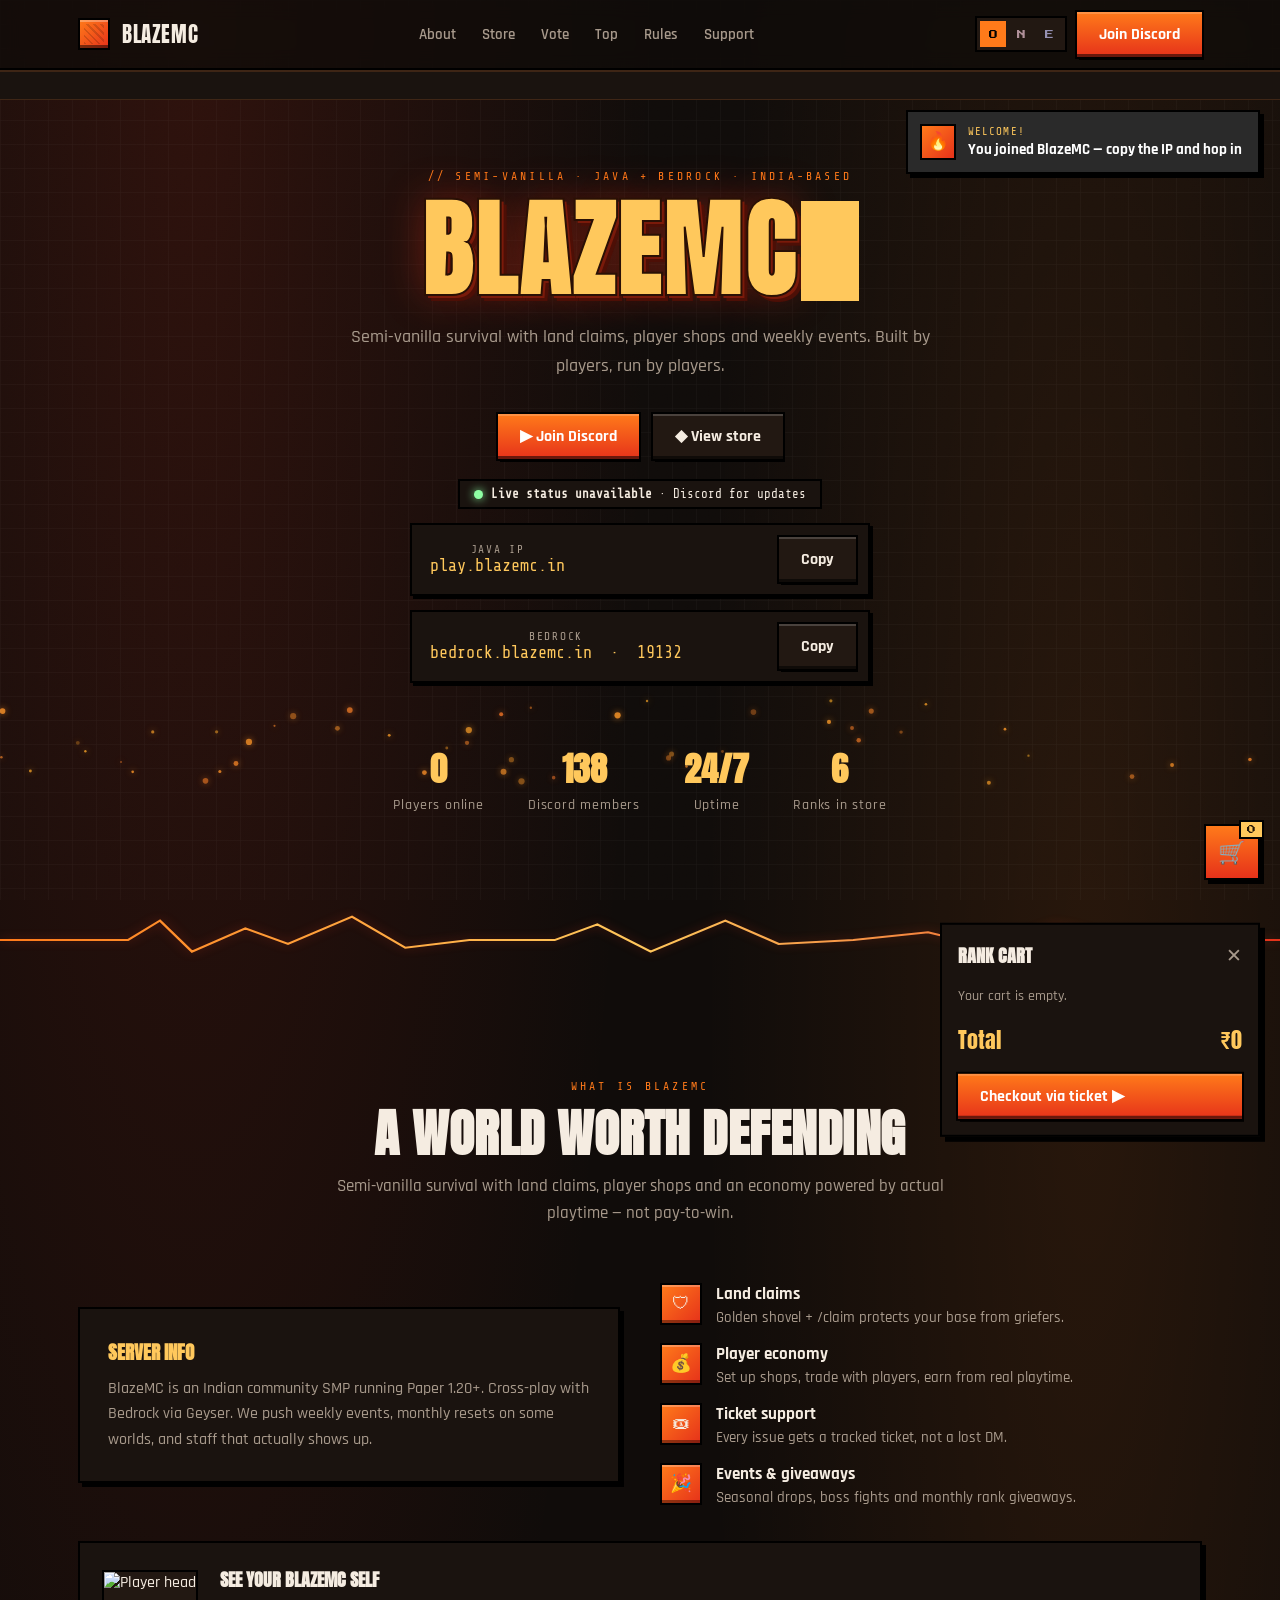
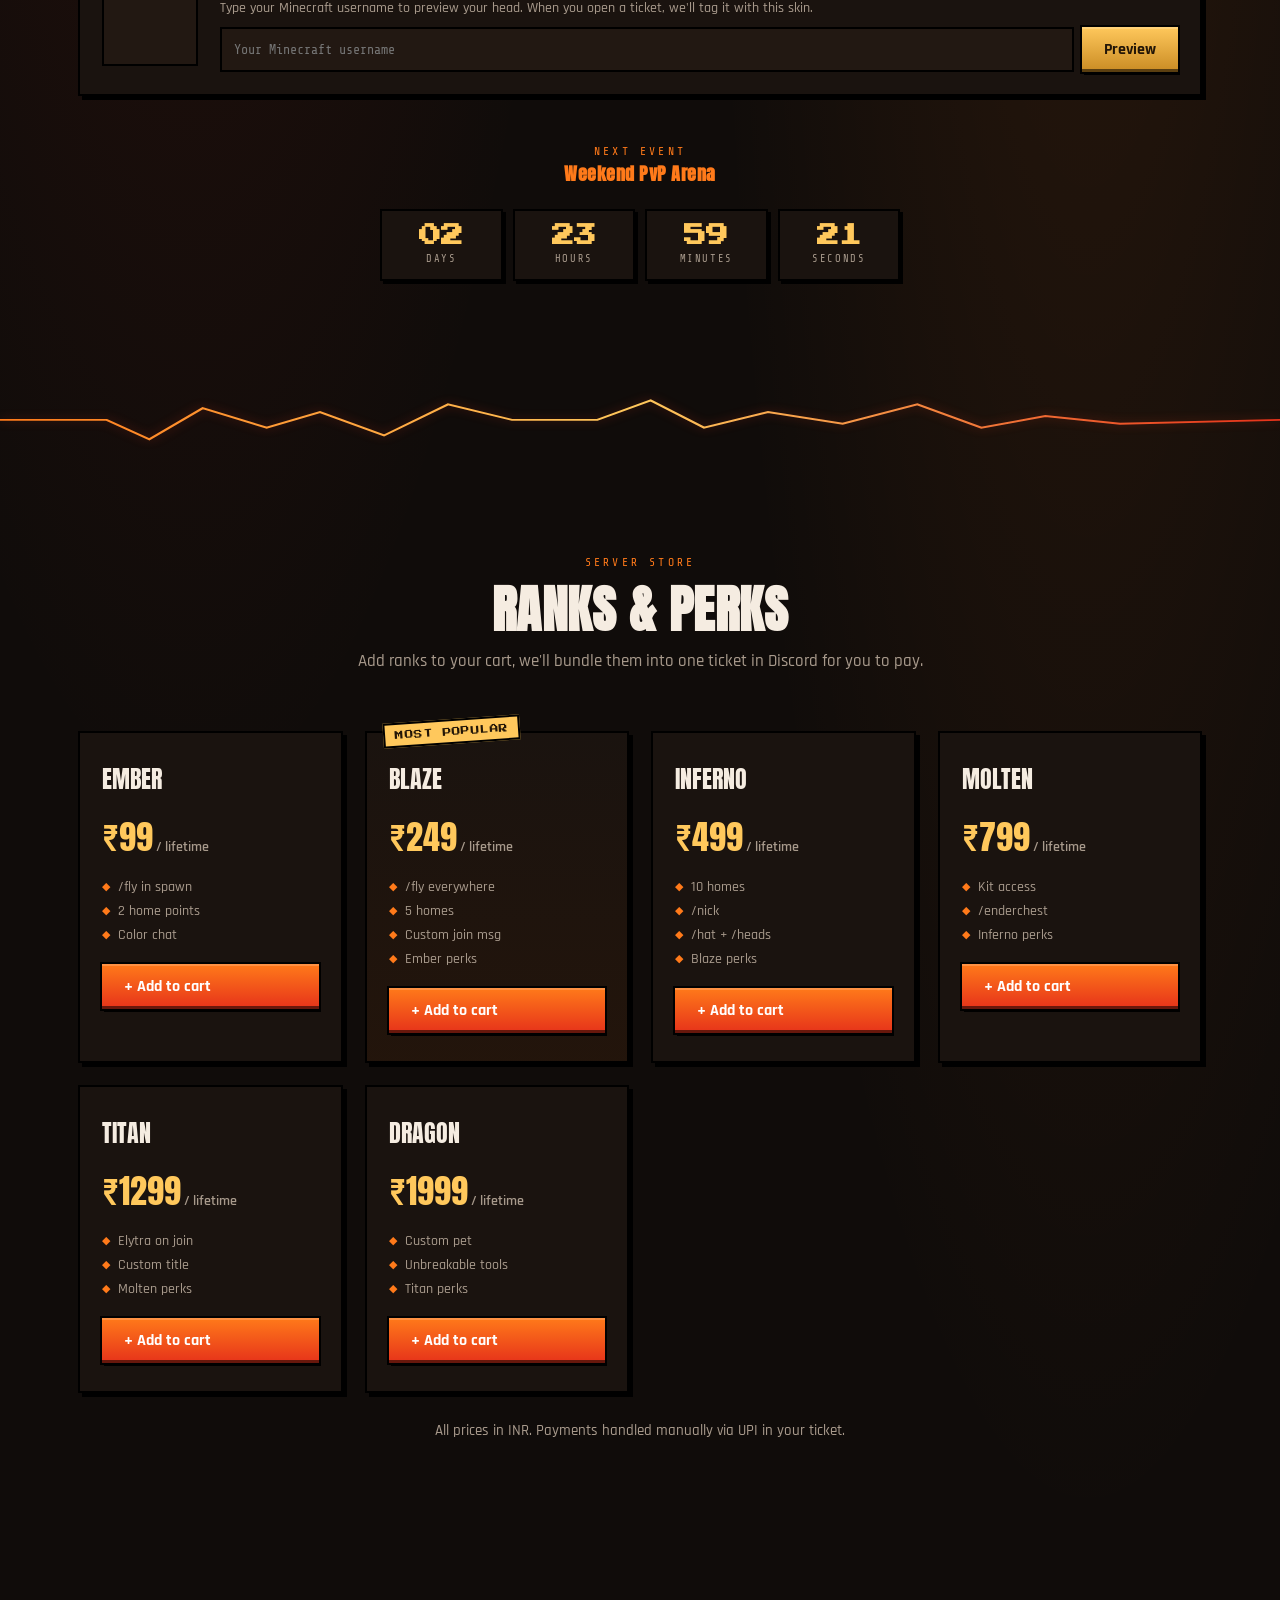
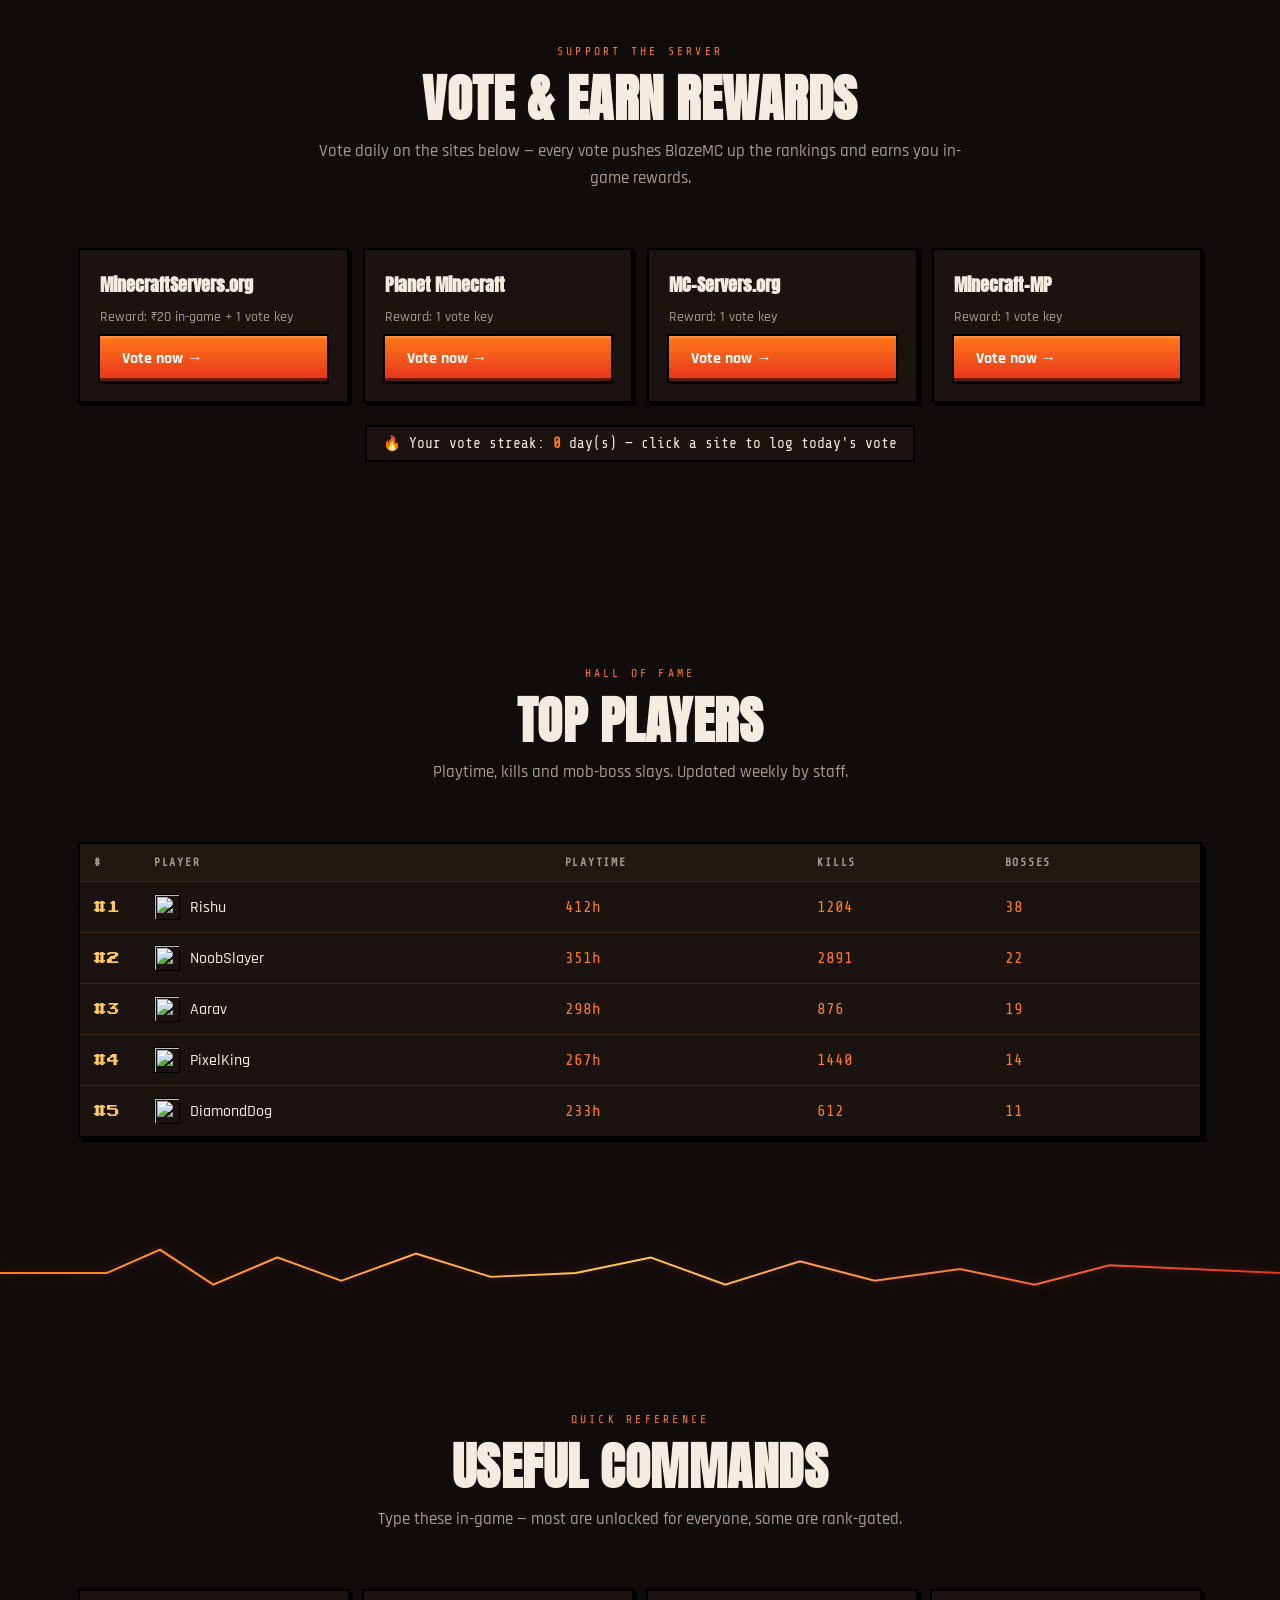
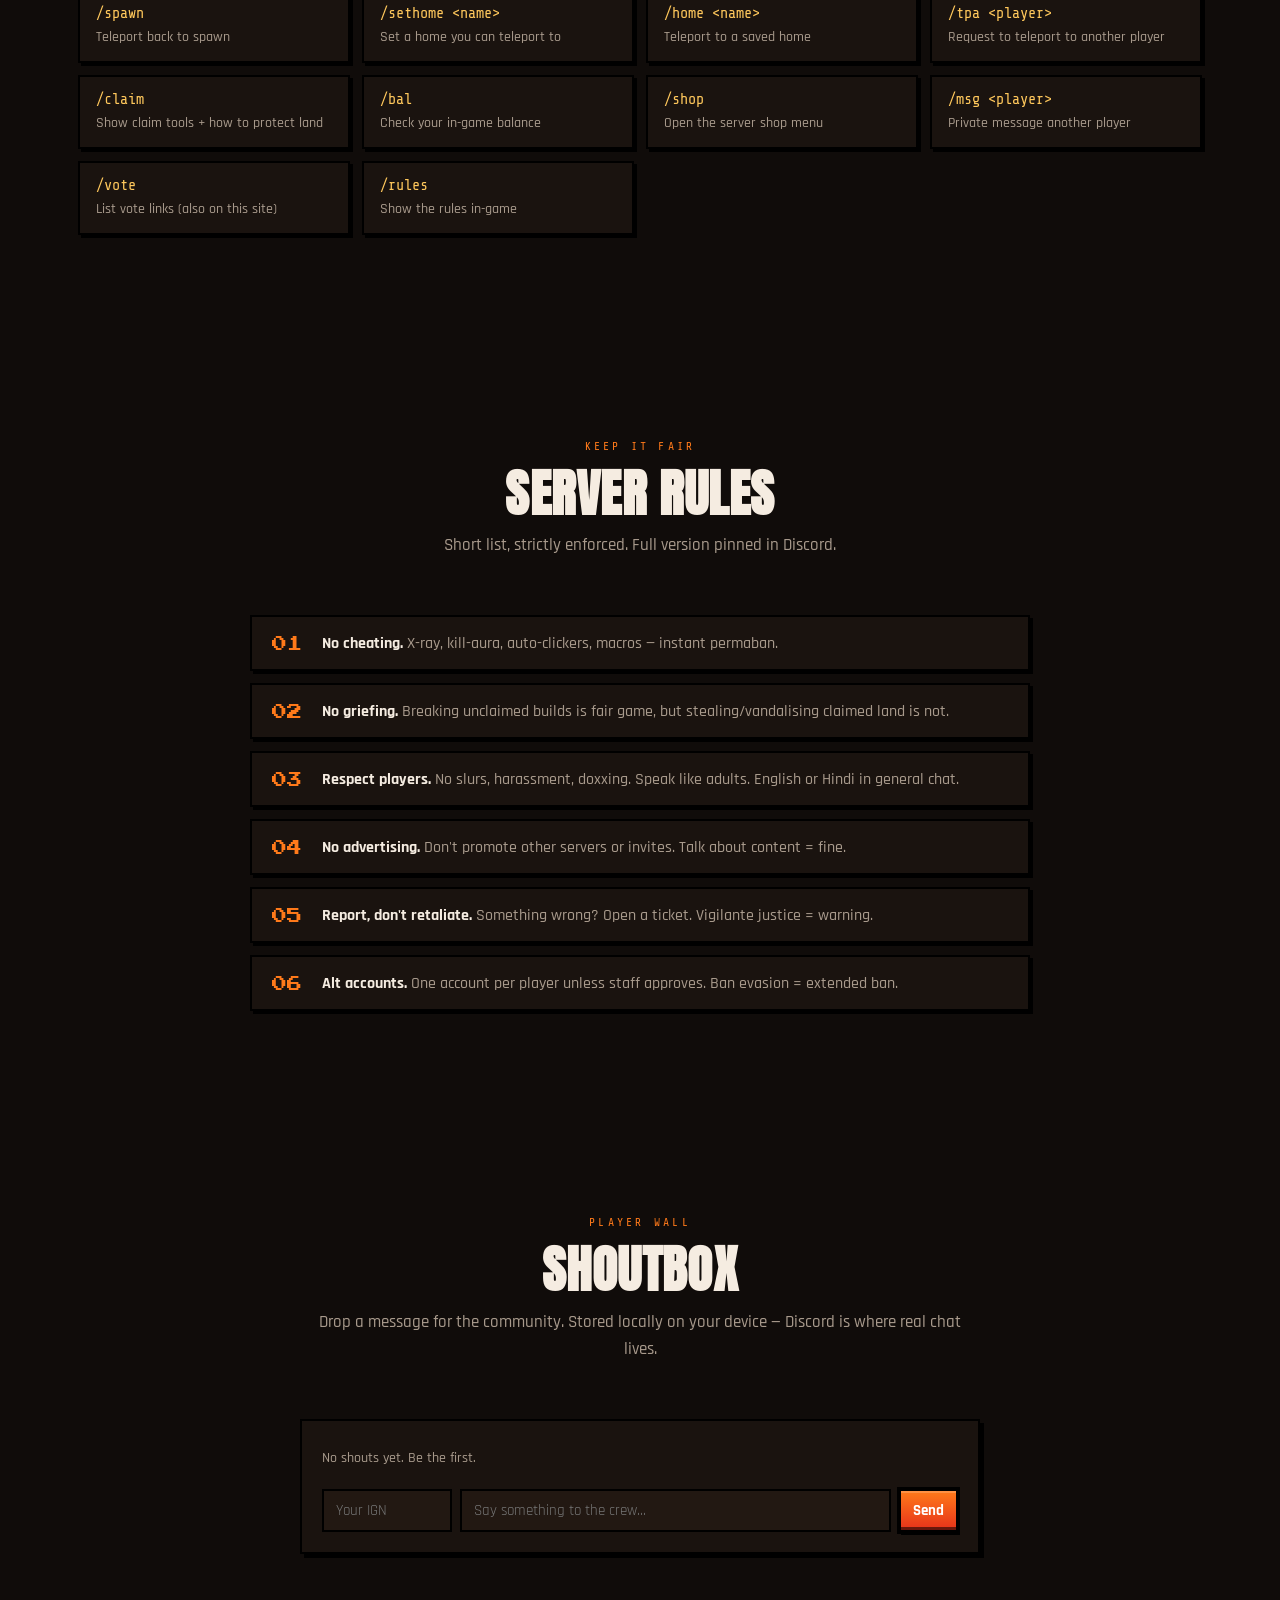
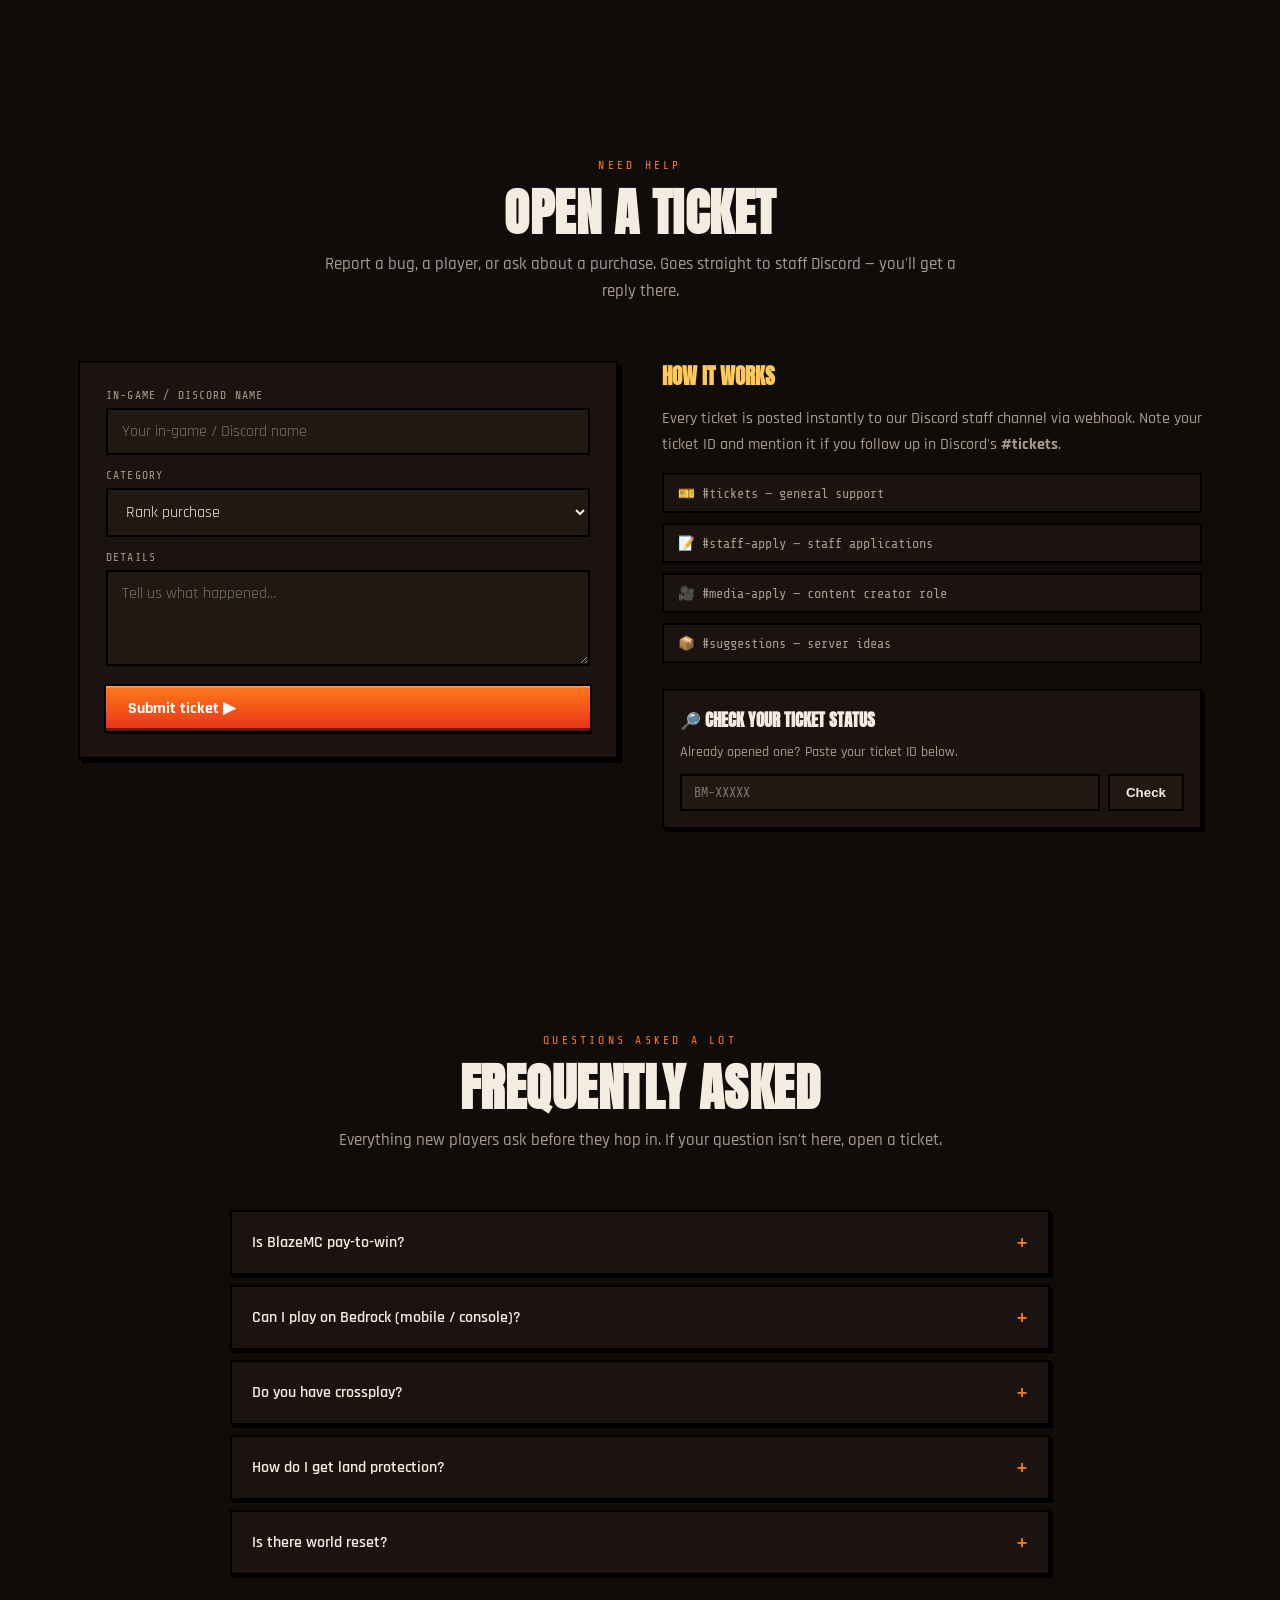
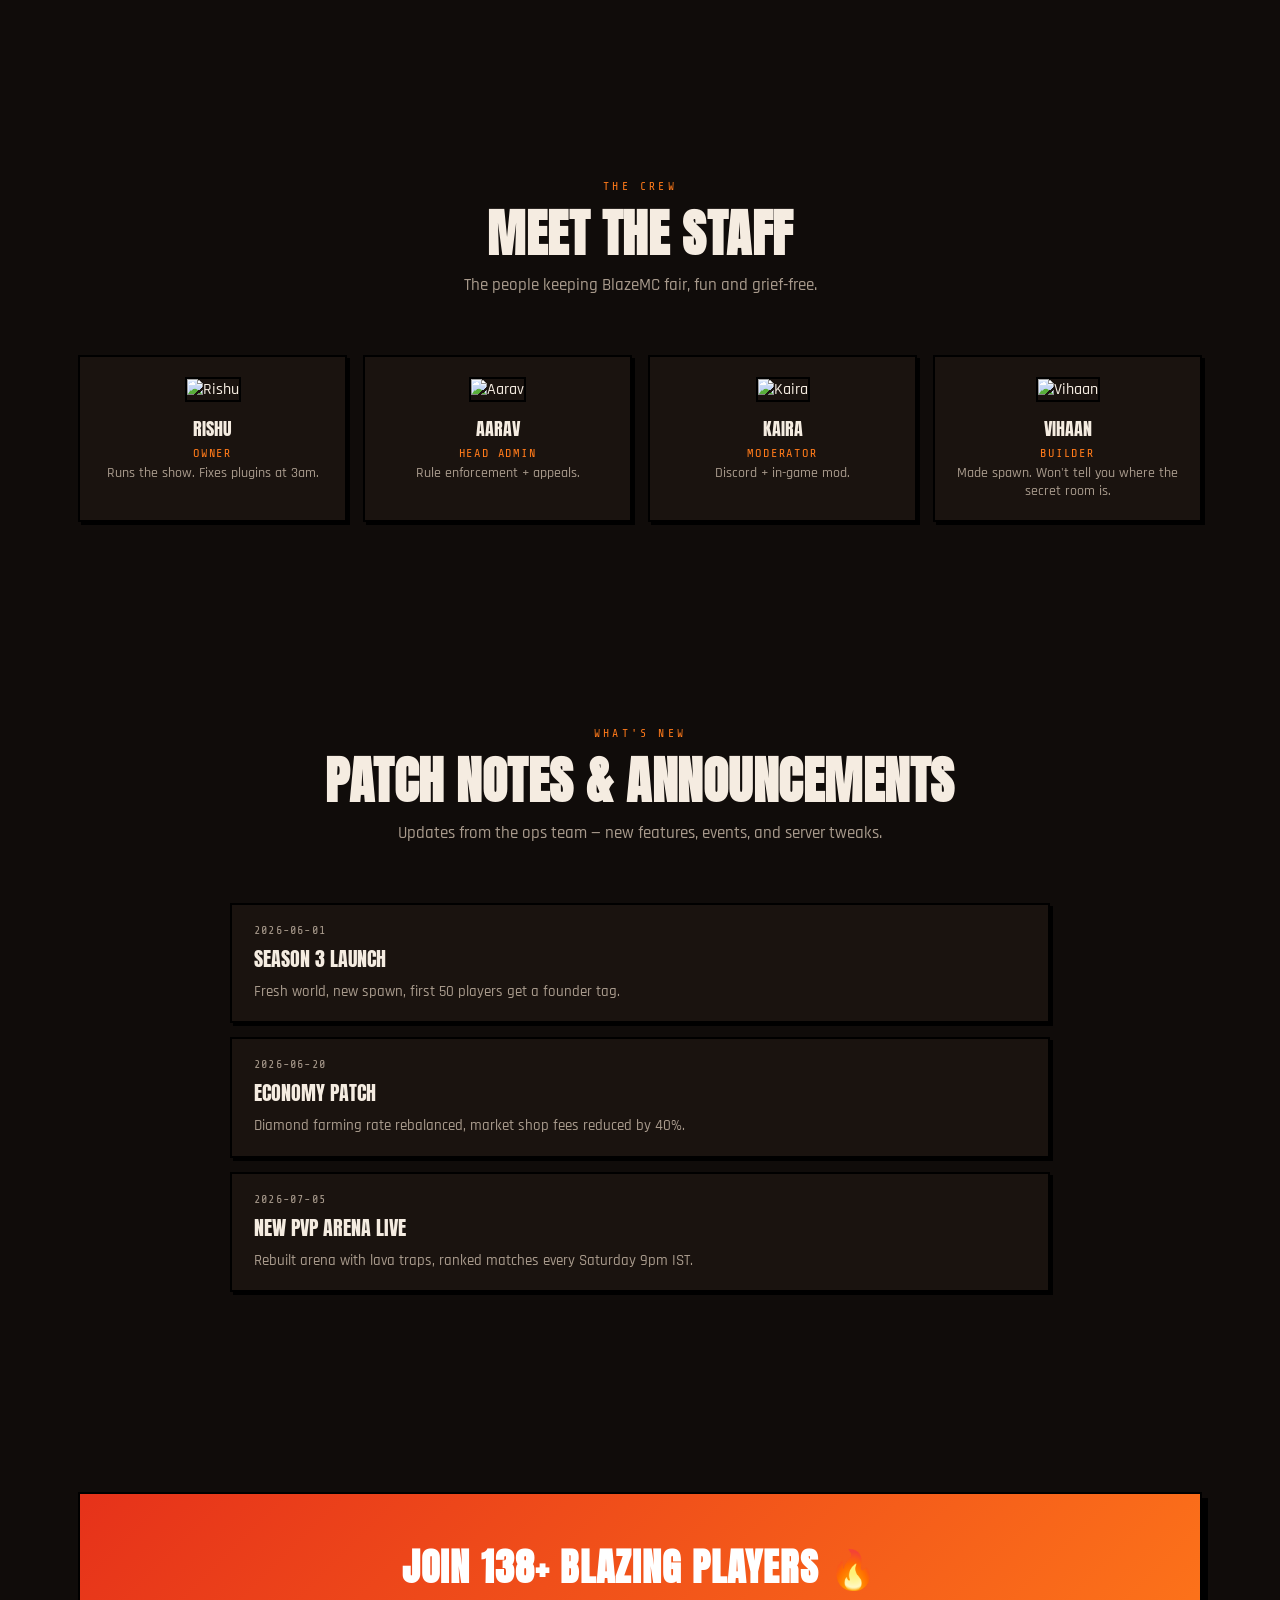
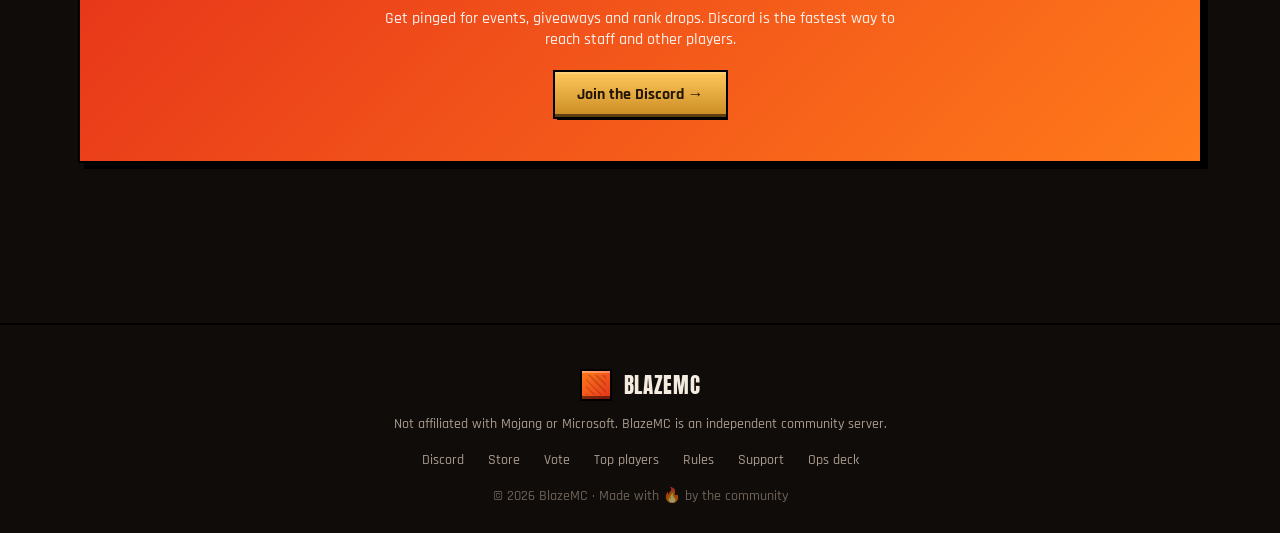
==== commit bbc42393: "Add files via upload" ====
--- a/index.html
+++ b/index.html
@@ -4,153 +4,394 @@
 <meta charset="UTF-8">
 <meta name="viewport" content="width=device-width, initial-scale=1.0">
 <title>BlazeMC — Minecraft SMP</title>
+<meta name="description" content="BlazeMC — an Indian community Minecraft SMP. Land claims, player economy, weekly events. Java + Bedrock supported.">
+<meta property="og:title" content="BlazeMC — Minecraft SMP">
+<meta property="og:description" content="Semi-vanilla survival, land claims, player shops. Java + Bedrock. Join the fire.">
+<meta property="og:type" content="website">
+<meta name="twitter:card" content="summary_large_image">
 <link rel="preconnect" href="https://fonts.googleapis.com">
-<link href="https://fonts.googleapis.com/css2?family=Anton&family=Rajdhani:wght@400;500;600;700&family=Share+Tech+Mono&family=JetBrains+Mono:wght@400;600;700&display=swap" rel="stylesheet">
+<link rel="preconnect" href="https://fonts.gstatic.com" crossorigin>
+<link href="https://fonts.googleapis.com/css2?family=Anton&family=Rajdhani:wght@400;500;600;700&family=Share+Tech+Mono&family=JetBrains+Mono:wght@400;600;700&family=Press+Start+2P&display=swap" rel="stylesheet">
 <style>
-:root{
+/* =========================================================
+   BlazeMC — hand-tuned Minecraft-flavored theme
+   Three world palettes: Overworld (fire), Nether (crimson),
+   The End (violet). Everything runs off CSS variables so a
+   single [data-world] flip repaints the whole page.
+   ========================================================= */
+
+:root, [data-world="overworld"]{
   --bg:#100c0a; --bg2:#1a130f; --bg3:#221812;
-  --ember:#ff7a1a; --molten:#e6321a; --gold:#ffc85c;
+  --accent:#ff7a1a;    /* ember */
+  --accent2:#e6321a;   /* molten */
+  --highlight:#ffc85c; /* gold */
   --ash:#a89a8c; --text:#f5ece1;
   --line:rgba(255,140,60,0.16);
-  /* admin-only palette (deliberately colder to feel like a different app) */
+  --glow:rgba(230,50,26,.4);
+  --grad-a:rgba(230,50,26,0.14);
+  --grad-b:rgba(255,122,26,0.10);
+}
+[data-world="nether"]{
+  --bg:#12060a; --bg2:#1c0910; --bg3:#260d18;
+  --accent:#ff3b6b;
+  --accent2:#a01238;
+  --highlight:#ffb37a;
+  --ash:#b09099; --text:#fbe6ec;
+  --line:rgba(255,80,120,0.18);
+  --glow:rgba(255,60,100,.45);
+  --grad-a:rgba(160,18,56,0.20);
+  --grad-b:rgba(255,60,100,0.10);
+}
+[data-world="end"]{
+  --bg:#0a0714; --bg2:#100c1f; --bg3:#181233;
+  --accent:#b58cff;
+  --accent2:#6e3bff;
+  --highlight:#ffe27a;
+  --ash:#9691b3; --text:#eee6ff;
+  --line:rgba(181,140,255,0.18);
+  --glow:rgba(120,60,255,.45);
+  --grad-a:rgba(110,59,255,0.20);
+  --grad-b:rgba(181,140,255,0.10);
+}
+
+/* ops deck stays cold no matter what world you're in */
+:root{
   --ops-bg:#0a0d12; --ops-bg2:#111722; --ops-bg3:#182233;
   --ops-line:rgba(120,180,255,0.14);
   --ops-cyan:#5ce7ff; --ops-lime:#8effa4; --ops-red:#ff5a6b; --ops-amber:#ffc85c;
   --ops-dim:#7a8aa3; --ops-text:#dfe7f5;
 }
+
 *{box-sizing:border-box; margin:0; padding:0;}
 html{scroll-behavior:smooth;}
 body{
   background:var(--bg); color:var(--text);
   font-family:'Rajdhani', sans-serif; font-weight:500;
   overflow-x:hidden; position:relative;
+  transition:background-color .35s ease, color .35s ease;
   background-image:
-    radial-gradient(ellipse 60% 40% at 15% 0%, rgba(230,50,26,0.14), transparent 60%),
-    radial-gradient(ellipse 50% 35% at 85% 10%, rgba(255,122,26,0.10), transparent 60%);
+    radial-gradient(ellipse 60% 40% at 15% 0%, var(--grad-a), transparent 60%),
+    radial-gradient(ellipse 50% 35% at 85% 10%, var(--grad-b), transparent 60%);
 }
 body::before{
   content:""; position:fixed; inset:0; z-index:1; pointer-events:none;
-  opacity:0.045; mix-blend-mode:overlay;
+  opacity:0.055; mix-blend-mode:overlay;
   background-image:url("data:image/svg+xml;utf8,<svg xmlns='http://www.w3.org/2000/svg' width='120' height='120'><filter id='n'><feTurbulence type='fractalNoise' baseFrequency='0.9' numOctaves='2' stitchTiles='stitch'/></filter><rect width='100%25' height='100%25' filter='url(%23n)'/></svg>");
 }
-.logo-mark{width:34px; height:34px; border-radius:8px; display:block;}
-.hidden{display:none !important;}
-::selection{background:var(--molten); color:#fff;}
+/* subtle pixel-grid overlay to sell the MC feel */
+body::after{
+  content:""; position:fixed; inset:0; z-index:1; pointer-events:none;
+  opacity:.05;
+  background-image:
+    linear-gradient(rgba(255,255,255,.5) 1px, transparent 1px),
+    linear-gradient(90deg, rgba(255,255,255,.5) 1px, transparent 1px);
+  background-size:24px 24px;
+}
+
+::selection{background:var(--accent2); color:#fff;}
 ::-webkit-scrollbar{width:10px;}
 ::-webkit-scrollbar-track{background:var(--bg);}
-::-webkit-scrollbar-thumb{background:linear-gradient(var(--ember),var(--molten)); border-radius:6px;}
+::-webkit-scrollbar-thumb{background:linear-gradient(var(--accent),var(--accent2)); border-radius:0;}
 a{color:inherit; text-decoration:none;}
-.eyebrow{font-family:'Share Tech Mono',monospace; font-size:.72rem; letter-spacing:.28em; text-transform:uppercase; color:var(--ember);}
+.hidden{display:none !important;}
+
+.eyebrow{font-family:'Share Tech Mono',monospace; font-size:.72rem; letter-spacing:.28em; text-transform:uppercase; color:var(--accent);}
 .display{font-family:'Anton',sans-serif; text-transform:uppercase; letter-spacing:.01em; line-height:.95;}
-:focus-visible{outline:2px solid var(--gold); outline-offset:3px;}
+.pixel{font-family:'Press Start 2P', monospace; letter-spacing:.02em;}
+:focus-visible{outline:2px solid var(--highlight); outline-offset:3px;}
 @media (prefers-reduced-motion: reduce){*{animation-duration:.001ms !important; transition-duration:.001ms !important;}}
 .wrap{max-width:1180px; margin:0 auto; padding:0 28px;}
 
+/* Minecraft-style block button: chunky top-lit, bottom-shadowed */
+.mc-btn{
+  display:inline-flex; align-items:center; gap:10px; cursor:pointer; border:none;
+  font-family:'Rajdhani'; font-weight:700; font-size:1rem; padding:12px 22px;
+  color:var(--text); background:var(--bg3); position:relative;
+  box-shadow:
+    inset 0 2px 0 rgba(255,255,255,.18),
+    inset 0 -3px 0 rgba(0,0,0,.55),
+    0 0 0 2px #000,
+    2px 3px 0 #000;
+  transition:transform .08s ease, filter .12s ease;
+}
+.mc-btn:hover{filter:brightness(1.1); transform:translate(-1px,-1px);}
+.mc-btn:active{transform:translate(1px,2px); box-shadow:inset 0 -1px 0 rgba(255,255,255,.15), inset 0 2px 0 rgba(0,0,0,.5), 0 0 0 2px #000;}
+.mc-btn.primary{background:linear-gradient(180deg,var(--accent),var(--accent2)); color:#fff;}
+.mc-btn.gold{background:linear-gradient(180deg,var(--highlight),#c98b23); color:#231607;}
+
+/* pixel corner cut card (using clip-path) */
+.pxcard{
+  position:relative; background:var(--bg2); color:var(--text);
+  border:2px solid #000;
+  box-shadow: 0 0 0 4px rgba(0,0,0,.35), inset 0 0 0 1px var(--line);
+  clip-path:polygon(6px 0,calc(100% - 6px) 0,100% 6px,100% calc(100% - 6px),calc(100% - 6px) 100%,6px 100%,0 calc(100% - 6px),0 6px);
+}
+
+/* tape-label — like something taped onto the site */
+.tape{
+  position:absolute; padding:4px 14px; font-family:'Share Tech Mono'; font-size:.7rem;
+  letter-spacing:.18em; text-transform:uppercase; color:#231607;
+  background:var(--highlight); transform:rotate(-3deg);
+  box-shadow:0 4px 8px rgba(0,0,0,.4);
+  z-index:3;
+}
+
 /* NAV */
-nav{position:fixed; top:0; left:0; right:0; z-index:100; backdrop-filter:blur(10px); background:rgba(16,12,10,.72); border-bottom:1px solid var(--line);}
-nav .wrap{display:flex; align-items:center; justify-content:space-between; height:68px;}
-.brand{display:flex; align-items:center; gap:10px; font-family:'Anton'; font-size:1.3rem; letter-spacing:.03em;}
-.navlinks{display:flex; gap:30px; font-size:.95rem; font-weight:600;}
-.navlinks a{color:var(--ash); transition:color .2s;}
-.navlinks a:hover{color:var(--gold);}
-.nav-cta{padding:9px 18px; border-radius:6px; background:linear-gradient(135deg,var(--ember),var(--molten)); font-weight:700; font-size:.9rem; box-shadow:0 4px 18px rgba(230,50,26,.35);}
+nav{position:fixed; top:0; left:0; right:0; z-index:100; backdrop-filter:blur(10px); background:rgba(16,12,10,.78); border-bottom:2px solid #000; box-shadow:0 2px 0 var(--line);}
+nav .wrap{display:flex; align-items:center; justify-content:space-between; height:68px; gap:14px;}
+.brand{display:flex; align-items:center; gap:12px; font-family:'Anton'; font-size:1.3rem; letter-spacing:.03em;}
+.brand .cube{width:32px; height:32px; background:linear-gradient(135deg,var(--accent),var(--accent2)); border:2px solid #000; box-shadow:inset 0 2px 0 rgba(255,255,255,.3), inset 0 -3px 0 rgba(0,0,0,.5); position:relative;}
+.brand .cube::before{content:""; position:absolute; inset:4px; background:repeating-linear-gradient(45deg, rgba(0,0,0,.15) 0 2px, transparent 2px 5px);}
+.navlinks{display:flex; gap:26px; font-size:.95rem; font-weight:600;}
+.navlinks a{color:var(--ash); transition:color .2s; position:relative;}
+.navlinks a:hover{color:var(--highlight);}
+.navlinks a.active{color:var(--highlight);}
+.nav-right{display:flex; align-items:center; gap:10px;}
+.world-switch{display:flex; gap:2px; padding:3px; background:var(--bg3); border:2px solid #000;}
+.world-switch button{width:26px; height:26px; border:none; cursor:pointer; background:transparent; font-family:'Press Start 2P'; font-size:.55rem; color:var(--ash);}
+.world-switch button.active{background:var(--accent); color:#000;}
+
+/* MOTD ticker */
+.motd{position:fixed; top:68px; left:0; right:0; z-index:99; background:var(--bg2); border-bottom:1px solid var(--line); overflow:hidden; height:32px; display:flex; align-items:center;}
+.motd-inner{display:flex; gap:60px; white-space:nowrap; animation:motdScroll 40s linear infinite; font-family:'Share Tech Mono'; font-size:.82rem; color:var(--ash); padding-left:100%;}
+.motd-inner b{color:var(--accent);}
+.motd-inner span{color:var(--highlight);}
+@keyframes motdScroll{from{transform:translateX(0);} to{transform:translateX(-100%);}}
 
 /* HERO */
-.hero{position:relative; padding:150px 0 90px; overflow:hidden;}
+.hero{position:relative; padding:170px 0 90px; overflow:hidden;}
 #embers{position:absolute; inset:0; z-index:0; pointer-events:none;}
 .hero .wrap{position:relative; z-index:2; text-align:center;}
 .hero .eyebrow{display:block; margin-bottom:18px;}
-.hero h1{font-size:clamp(3.2rem,9vw,6.6rem); color:var(--gold); -webkit-text-stroke:2px #2a1005;
-  text-shadow:3px 3px 0 #7a1a0a, 6px 6px 0 #4d0f06, 0 0 40px rgba(255,122,26,.35); letter-spacing:.02em;}
+.hero h1{font-size:clamp(3.2rem,9vw,6.6rem); color:var(--highlight); -webkit-text-stroke:2px #2a1005;
+  text-shadow:3px 3px 0 #7a1a0a, 6px 6px 0 #4d0f06, 0 0 40px var(--glow); letter-spacing:.02em; display:inline-block;}
+.hero h1 .caret{display:inline-block; width:.55em; background:var(--highlight); margin-left:.05em; -webkit-text-stroke:0; animation:blink 1s steps(2) infinite;}
+@keyframes blink{50%{opacity:0;}}
 .hero-brandrow{display:flex; align-items:center; justify-content:center; gap:16px; flex-wrap:wrap;}
-.hero-brandrow .logo-mark{width:56px; height:56px; border-radius:12px; box-shadow:0 6px 22px rgba(230,50,26,.4);}
-.hero p.tag{max-width:560px; margin:22px auto 0; color:var(--ash); font-size:1.15rem; line-height:1.5;}
-.hero-ctas{display:flex; gap:16px; justify-content:center; margin-top:38px; flex-wrap:wrap;}
-.btn{display:inline-flex; align-items:center; gap:8px; padding:14px 28px; border-radius:8px; font-weight:700; font-size:1rem;
-  cursor:pointer; border:none; font-family:'Rajdhani'; transition:transform .15s, box-shadow .15s;}
-.btn:hover{transform:translateY(-2px);}
-.btn-primary{background:linear-gradient(135deg,var(--ember),var(--molten)); color:#fff; box-shadow:0 8px 26px rgba(230,50,26,.4);}
-.btn-ghost{background:transparent; color:var(--text); border:1px solid var(--line);}
-.btn-ghost:hover{border-color:var(--ember); background:rgba(255,122,26,.08);}
-.ip-row{margin:14px auto 0; max-width:460px; display:flex; align-items:center; gap:10px;
-  background:var(--bg2); border:1px solid var(--line); border-radius:10px; padding:10px 10px 10px 18px;}
-.ip-row:first-of-type{margin-top:44px;}
+.hero p.tag{max-width:600px; margin:22px auto 0; color:var(--ash); font-size:1.15rem; line-height:1.55;}
+.hero-ctas{display:flex; gap:14px; justify-content:center; margin-top:34px; flex-wrap:wrap;}
+
+.ip-row{margin:14px auto 0; max-width:460px; display:flex; align-items:center; gap:10px; background:var(--bg2); border:2px solid #000; padding:12px 12px 12px 18px; box-shadow:3px 3px 0 #000;}
+.ip-row:first-of-type{margin-top:40px;}
 .ip-row .lbl{font-family:'Share Tech Mono'; font-size:.7rem; color:var(--ash); letter-spacing:.15em; text-transform:uppercase; display:block;}
-.ip-row .val{font-family:'Share Tech Mono'; font-size:1.05rem; color:var(--gold);}
-.ip-row button{margin-left:auto; background:var(--bg3); color:var(--text); border:1px solid var(--line); padding:9px 16px; border-radius:6px; font-weight:700; cursor:pointer; font-family:'Rajdhani';}
-.ip-row button:hover{border-color:var(--ember); color:var(--gold);}
-.stats{display:flex; gap:50px; justify-content:center; margin-top:60px; flex-wrap:wrap;}
-.stat b{display:block; font-family:'Anton'; font-size:2.1rem; color:var(--gold);}
-.stat span{font-size:.85rem; color:var(--ash);}
+.ip-row .val{font-family:'Share Tech Mono'; font-size:1.05rem; color:var(--highlight);}
+.ip-row button{margin-left:auto;}
+.stats{display:flex; gap:44px; justify-content:center; margin-top:60px; flex-wrap:wrap;}
+.stat b{display:block; font-family:'Anton'; font-size:2.1rem; color:var(--highlight);}
+.stat span{font-size:.85rem; color:var(--ash); letter-spacing:.06em;}
+.status-live{display:inline-flex; align-items:center; gap:8px; padding:6px 14px; margin-top:20px; background:var(--bg2); border:2px solid #000; font-family:'Share Tech Mono'; font-size:.78rem;}
+.status-live::before{content:""; width:9px; height:9px; background:#8effa4; border-radius:50%; box-shadow:0 0 10px #8effa4; animation:pulseDot 1.6s infinite;}
+.status-live.load::before{background:var(--highlight); box-shadow:0 0 10px var(--highlight);}
+.status-live.off::before{background:#ff5a6b; box-shadow:0 0 10px #ff5a6b;}
 
 /* dividers */
-.crack-divider{position:relative; height:90px; width:100%;}
+.crack-divider{position:relative; height:70px; width:100%;}
 .crack-divider svg{width:100%; height:100%; display:block;}
-.crack-divider path{fill:none; stroke:url(#lavaGrad); stroke-width:2.5; filter:drop-shadow(0 0 6px rgba(255,122,26,.6));}
-
-section{padding:100px 0;}
-.section-head{text-align:center; max-width:640px; margin:0 auto 56px;}
+.crack-divider path{fill:none; stroke:url(#lavaGrad); stroke-width:2.5; filter:drop-shadow(0 0 6px var(--glow));}
+
+section{padding:100px 0; position:relative;}
+.section-head{text-align:center; max-width:660px; margin:0 auto 56px;}
 .section-head h2{font-size:clamp(2.2rem,5vw,3.2rem); margin-top:14px;}
 .section-head p{color:var(--ash); margin-top:14px; font-size:1.05rem; line-height:1.6;}
 
 /* ABOUT */
 .about-grid{display:grid; grid-template-columns:1fr 1fr; gap:40px; align-items:center;}
-.about-card{background:var(--bg2); border:1px solid var(--line); border-radius:14px; padding:28px;}
-.about-card h3{font-family:'Anton'; font-size:1.2rem; color:var(--gold); margin-bottom:10px; text-transform:uppercase;}
+.about-card{background:var(--bg2); border:2px solid #000; padding:28px; box-shadow:4px 4px 0 #000;}
+.about-card h3{font-family:'Anton'; font-size:1.2rem; color:var(--highlight); margin-bottom:10px; text-transform:uppercase;}
 .about-card p{color:var(--ash); line-height:1.6;}
 .feature-list{display:grid; gap:16px;}
 .feature-list .f{display:flex; gap:14px; align-items:flex-start;}
-.feature-list .icon{width:38px; height:38px; flex:none; border-radius:8px; background:linear-gradient(135deg,rgba(255,122,26,.2),rgba(230,50,26,.1)); border:1px solid var(--line); display:flex; align-items:center; justify-content:center;}
-.feature-list h4{font-size:1.05rem; margin-bottom:3px;}
+.feature-list .icon{width:42px; height:42px; flex:none; background:linear-gradient(135deg,var(--accent),var(--accent2)); border:2px solid #000; display:flex; align-items:center; justify-content:center; font-size:1.1rem; box-shadow:inset 0 2px 0 rgba(255,255,255,.25), inset 0 -3px 0 rgba(0,0,0,.4);}
+.feature-list h4{font-size:1.08rem; margin-bottom:3px;}
 .feature-list p{color:var(--ash); font-size:.92rem;}
 
-/* RANKS */
+/* SKIN VIEWER */
+.skin-viewer{margin-top:34px; display:grid; grid-template-columns:auto 1fr; gap:22px; align-items:center; background:var(--bg2); border:2px solid #000; padding:22px; box-shadow:4px 4px 0 #000;}
+.skin-viewer .head{width:96px; height:96px; image-rendering:pixelated; background:var(--bg3); border:2px solid #000;}
+.skin-viewer .body-3d{width:64px; height:96px; image-rendering:pixelated;}
+.skin-viewer h4{font-family:'Anton'; font-size:1.15rem; margin-bottom:6px; text-transform:uppercase;}
+.skin-viewer p{color:var(--ash); font-size:.9rem; margin-bottom:10px;}
+.skin-viewer .row{display:flex; gap:8px;}
+.skin-viewer input{flex:1; background:var(--bg3); border:2px solid #000; padding:10px 12px; color:var(--text); font-family:'Share Tech Mono';}
+
+/* COUNTDOWN */
+.countdown{display:grid; grid-template-columns:repeat(4,1fr); gap:10px; max-width:520px; margin:22px auto 0;}
+.cd-cell{background:var(--bg2); border:2px solid #000; padding:14px 8px; text-align:center; box-shadow:3px 3px 0 #000;}
+.cd-cell b{display:block; font-family:'Press Start 2P'; font-size:1.4rem; color:var(--highlight);}
+.cd-cell span{font-family:'Share Tech Mono'; font-size:.65rem; color:var(--ash); letter-spacing:.15em; text-transform:uppercase; margin-top:6px; display:block;}
+.event-line{text-align:center; color:var(--ash); margin-top:14px; font-size:.98rem;}
+.event-line b{color:var(--accent); font-family:'Anton'; font-size:1.1rem; letter-spacing:.03em;}
+
+/* RANKS + CART */
 .rank-grid{display:grid; grid-template-columns:repeat(auto-fit,minmax(230px,1fr)); gap:22px;}
-.rank-card{position:relative; background:var(--bg2); border:1px solid var(--line); border-radius:16px; padding:30px 24px; display:flex; flex-direction:column; gap:16px; transition:transform .2s, border-color .2s;}
-.rank-card:hover{transform:translateY(-6px); border-color:var(--ember);}
-.rank-card.popular{border-color:var(--ember); box-shadow:0 0 0 1px var(--ember), 0 20px 50px rgba(230,50,26,.25);}
-.rank-badge{position:absolute; top:-13px; left:50%; transform:translateX(-50%); background:linear-gradient(135deg,var(--ember),var(--molten)); color:#fff; font-family:'Share Tech Mono'; font-size:.65rem; letter-spacing:.1em; padding:5px 12px; border-radius:20px; text-transform:uppercase;}
+.rank-card{position:relative; background:var(--bg2); border:2px solid #000; padding:28px 22px; display:flex; flex-direction:column; gap:14px; transition:transform .15s; box-shadow:4px 4px 0 #000;}
+.rank-card:hover{transform:translate(-2px,-4px); box-shadow:6px 8px 0 #000;}
+.rank-card.popular{background:linear-gradient(180deg,var(--bg2), rgba(255,122,26,.08));}
+.rank-badge{position:absolute; top:-14px; left:16px; background:var(--highlight); color:#231607; font-family:'Press Start 2P'; font-size:.55rem; letter-spacing:.05em; padding:6px 10px; text-transform:uppercase; transform:rotate(-4deg); border:2px solid #000;}
 .rank-name{font-family:'Anton'; font-size:1.5rem; text-transform:uppercase;}
-.rank-price{font-family:'Anton'; font-size:2.1rem; color:var(--gold);}
+.rank-price{font-family:'Anton'; font-size:2.1rem; color:var(--highlight);}
 .rank-price span{font-family:'Rajdhani'; font-size:.85rem; color:var(--ash); font-weight:600;}
-.rank-buy{width:100%; padding:12px; border-radius:8px; border:1px solid var(--line); background:var(--bg3); color:var(--text); font-weight:700; cursor:pointer; font-family:'Rajdhani'; font-size:1rem;}
-.rank-card.popular .rank-buy{background:linear-gradient(135deg,var(--ember),var(--molten)); border:none; color:#fff;}
-.rank-buy:hover{filter:brightness(1.12);}
+.rank-perks{list-style:none; padding:0; margin:2px 0 6px; display:grid; gap:6px;}
+.rank-perks li{font-size:.85rem; color:var(--ash); padding-left:16px; position:relative;}
+.rank-perks li::before{content:"◆"; position:absolute; left:0; color:var(--accent); font-size:.7rem; top:2px;}
+.rank-add{width:100%;}
+
+#cart{position:fixed; right:20px; bottom:20px; z-index:80; width:320px; max-height:60vh; overflow-y:auto; background:var(--bg2); border:2px solid #000; box-shadow:5px 5px 0 #000; padding:16px; transform:translateY(120%); transition:transform .3s ease;}
+#cart.open{transform:translateY(0);}
+#cart h4{font-family:'Anton'; font-size:1.15rem; margin-bottom:10px; text-transform:uppercase; display:flex; justify-content:space-between;}
+#cart h4 button{background:transparent; border:none; color:var(--ash); font-size:1.2rem; cursor:pointer;}
+.cart-item{display:flex; justify-content:space-between; align-items:center; padding:8px 0; border-bottom:1px dashed var(--line); font-size:.9rem;}
+.cart-item button{background:transparent; border:none; color:var(--ash); cursor:pointer; font-size:1rem;}
+.cart-total{display:flex; justify-content:space-between; align-items:center; padding:10px 0; font-family:'Anton'; font-size:1.4rem; color:var(--highlight);}
+.cart-fab{position:fixed; right:20px; bottom:20px; z-index:79; width:56px; height:56px; border:2px solid #000; background:linear-gradient(180deg,var(--accent),var(--accent2)); color:#fff; font-size:1.4rem; cursor:pointer; box-shadow:4px 4px 0 #000;}
+.cart-fab .badge{position:absolute; top:-6px; right:-6px; background:var(--highlight); color:#231607; font-family:'Press Start 2P'; font-size:.55rem; padding:3px 6px; border:2px solid #000;}
 
 /* RULES */
-.rules-list{display:grid; gap:14px; max-width:760px; margin:0 auto;}
-.rule{display:flex; gap:18px; align-items:flex-start; background:var(--bg2); border:1px solid var(--line); border-radius:10px; padding:18px 22px;}
-.rule .num{font-family:'Anton'; color:var(--ember); font-size:1.3rem; flex:none; width:32px;}
+.rules-list{display:grid; gap:12px; max-width:780px; margin:0 auto;}
+.rule{display:flex; gap:18px; align-items:flex-start; background:var(--bg2); border:2px solid #000; padding:16px 20px; box-shadow:3px 3px 0 #000;}
+.rule .num{font-family:'Press Start 2P'; color:var(--accent); font-size:.95rem; flex:none; width:32px; padding-top:4px;}
 .rule p{color:var(--ash); font-size:.98rem;}
 .rule strong{color:var(--text);}
 
+/* COMMANDS */
+.cmd-grid{display:grid; grid-template-columns:repeat(auto-fill,minmax(240px,1fr)); gap:12px;}
+.cmd{background:var(--bg2); border:2px solid #000; padding:14px 16px; box-shadow:3px 3px 0 #000;}
+.cmd code{font-family:'Share Tech Mono'; color:var(--highlight); font-size:.95rem; display:block; margin-bottom:4px;}
+.cmd span{color:var(--ash); font-size:.86rem;}
+
+/* VOTE */
+.vote-grid{display:grid; grid-template-columns:repeat(auto-fit,minmax(220px,1fr)); gap:14px;}
+.vote-card{background:var(--bg2); border:2px solid #000; padding:20px; box-shadow:3px 3px 0 #000; display:flex; flex-direction:column; gap:10px;}
+.vote-card h4{font-family:'Anton'; font-size:1.15rem;}
+.vote-card p{color:var(--ash); font-size:.9rem; flex:1;}
+.streak-row{margin-top:22px; text-align:center;}
+.streak-row .flame{display:inline-flex; align-items:center; gap:8px; padding:8px 16px; background:var(--bg2); border:2px solid #000; font-family:'Share Tech Mono'; font-size:.9rem;}
+.streak-row b{color:var(--accent);}
+
+/* LEADERBOARD */
+.lb-table{width:100%; border-collapse:separate; border-spacing:0; background:var(--bg2); border:2px solid #000; box-shadow:4px 4px 0 #000;}
+.lb-table th,.lb-table td{padding:12px 14px; text-align:left; border-bottom:1px solid var(--line);}
+.lb-table th{font-family:'Share Tech Mono'; font-size:.72rem; letter-spacing:.15em; text-transform:uppercase; color:var(--ash); background:var(--bg3);}
+.lb-table tr:last-child td{border-bottom:none;}
+.lb-rank{font-family:'Press Start 2P'; color:var(--highlight); font-size:.8rem; width:60px;}
+.lb-name{display:flex; align-items:center; gap:10px;}
+.lb-name img{width:26px; height:26px; image-rendering:pixelated; border:1px solid #000;}
+.lb-val{font-family:'Share Tech Mono'; color:var(--accent); text-align:right;}
+
+/* SHOUTBOX */
+.shout-wrap{max-width:680px; margin:0 auto; background:var(--bg2); border:2px solid #000; box-shadow:4px 4px 0 #000; padding:20px;}
+.shout-list{max-height:280px; overflow-y:auto; padding-right:8px; margin-bottom:14px;}
+.shout-msg{display:grid; grid-template-columns:auto 1fr; gap:10px; padding:8px 0; border-bottom:1px dashed var(--line); font-size:.92rem;}
+.shout-msg:last-child{border-bottom:none;}
+.shout-msg img{width:22px; height:22px; image-rendering:pixelated; border:1px solid #000;}
+.shout-msg b{color:var(--highlight); font-family:'Share Tech Mono'; font-size:.82rem;}
+.shout-msg .txt{color:var(--text);}
+.shout-msg .when{color:var(--ash); font-size:.72rem; font-family:'Share Tech Mono';}
+.shout-form{display:grid; grid-template-columns:130px 1fr auto; gap:8px;}
+.shout-form input,.shout-form button{background:var(--bg3); border:2px solid #000; padding:10px 12px; color:var(--text); font-family:'Rajdhani'; font-size:.95rem;}
+.shout-form button{cursor:pointer; background:linear-gradient(180deg,var(--accent),var(--accent2)); color:#fff; font-weight:700;}
+
 /* TICKETS */
 .ticket-wrap{display:grid; grid-template-columns:1fr 1fr; gap:44px; align-items:start;}
-.ticket-form{background:var(--bg2); border:1px solid var(--line); border-radius:16px; padding:30px; display:grid; gap:16px;}
-.field label{display:block; font-size:.8rem; letter-spacing:.06em; color:var(--ash); margin-bottom:6px; text-transform:uppercase; font-family:'Share Tech Mono';}
-.field input, .field select, .field textarea{width:100%; background:var(--bg3); border:1px solid var(--line); border-radius:8px; padding:11px 14px; color:var(--text); font-family:'Rajdhani'; font-size:1rem;}
-.field textarea{resize:vertical; min-height:90px;}
-.ticket-form button{background:linear-gradient(135deg,var(--ember),var(--molten)); border:none; color:#fff; padding:13px; border-radius:8px; font-weight:700; font-size:1rem; cursor:pointer; font-family:'Rajdhani';}
-.ticket-result{margin-top:6px; padding:14px 16px; border-radius:8px; border:1px solid var(--ember); background:rgba(255,122,26,.08); font-size:.9rem; display:none;}
+.ticket-form{background:var(--bg2); border:2px solid #000; padding:26px; display:grid; gap:14px; box-shadow:4px 4px 0 #000;}
+.field label{display:block; font-size:.72rem; letter-spacing:.1em; color:var(--ash); margin-bottom:6px; text-transform:uppercase; font-family:'Share Tech Mono';}
+.field input, .field select, .field textarea{width:100%; background:var(--bg3); border:2px solid #000; padding:11px 14px; color:var(--text); font-family:'Rajdhani'; font-size:1rem;}
+.field textarea{resize:vertical; min-height:96px;}
+.ticket-result{margin-top:6px; padding:14px 16px; border:2px solid var(--accent); background:rgba(255,122,26,.08); font-size:.9rem; display:none;}
 .ticket-result.show{display:block;}
-.ticket-side h3{font-family:'Anton'; font-size:1.3rem; margin-bottom:14px; text-transform:uppercase; color:var(--gold);}
+.ticket-side h3{font-family:'Anton'; font-size:1.3rem; margin-bottom:14px; text-transform:uppercase; color:var(--highlight);}
 .ticket-side p{color:var(--ash); line-height:1.6; margin-bottom:16px;}
 .chan-list{display:grid; gap:10px;}
-.chan{display:flex; align-items:center; gap:10px; background:var(--bg2); border:1px solid var(--line); border-radius:8px; padding:10px 14px; font-family:'Share Tech Mono'; font-size:.85rem; color:var(--ash);}
+.chan{display:flex; align-items:center; gap:10px; background:var(--bg2); border:2px solid #000; padding:10px 14px; font-family:'Share Tech Mono'; font-size:.85rem; color:var(--ash);}
+.tix-check{margin-top:26px; background:var(--bg2); border:2px solid #000; padding:16px; box-shadow:3px 3px 0 #000;}
+.tix-check h4{font-family:'Anton'; font-size:1.05rem; margin-bottom:8px; text-transform:uppercase;}
+.tix-check p{margin-bottom:10px; font-size:.9rem;}
+.tix-check-row{display:flex; gap:8px;}
+.tix-check-row input{flex:1; background:var(--bg3); border:2px solid #000; padding:9px 12px; color:var(--text); font-family:'Share Tech Mono'; text-transform:uppercase;}
+.tix-check-row button{background:var(--bg3); border:2px solid #000; padding:9px 16px; color:var(--text); cursor:pointer; font-weight:700;}
+.tix-check-result{margin-top:12px; display:none; font-size:.9rem;}
+.tix-check-result.show{display:block;}
+.tix-check-result .pill{display:inline-block; padding:2px 8px; margin-right:8px; font-family:'Share Tech Mono'; font-size:.7rem; text-transform:uppercase; letter-spacing:.1em; border:1px solid #000;}
+.tix-check-result .pill.open{background:var(--highlight); color:#231607;}
+.tix-check-result .pill.claimed{background:#5ce7ff; color:#0a1a20;}
+.tix-check-result .pill.closed{background:#8effa4; color:#0a2015;}
+
+/* FAQ */
+.faq-list{display:grid; gap:10px; max-width:820px; margin:0 auto;}
+.faq-item{background:var(--bg2); border:2px solid #000; box-shadow:3px 3px 0 #000;}
+.faq-q{display:flex; justify-content:space-between; align-items:center; padding:16px 20px; cursor:pointer; font-weight:600;}
+.faq-q .plus{color:var(--accent); font-size:1.4rem; transition:transform .25s;}
+.faq-item.open .faq-q .plus{transform:rotate(45deg);}
+.faq-a{max-height:0; overflow:hidden; padding:0 20px; color:var(--ash); transition:max-height .3s ease, padding .3s ease; font-size:.95rem; line-height:1.55;}
+.faq-item.open .faq-a{max-height:400px; padding:0 20px 16px;}
+
+/* STAFF */
+.staff-grid{display:grid; grid-template-columns:repeat(auto-fit,minmax(200px,1fr)); gap:16px;}
+.staff-card{background:var(--bg2); border:2px solid #000; padding:20px; text-align:center; box-shadow:3px 3px 0 #000;}
+.staff-avatar{width:64px; height:64px; margin:0 auto 12px; image-rendering:pixelated; border:2px solid #000;}
+.staff-name{font-family:'Anton'; font-size:1.15rem; text-transform:uppercase;}
+.staff-role{color:var(--accent); font-family:'Share Tech Mono'; font-size:.75rem; letter-spacing:.15em; text-transform:uppercase; margin:4px 0;}
+.staff-tag{color:var(--ash); font-size:.85rem;}
+
+/* NEWS */
+.news-list{display:grid; gap:14px; max-width:820px; margin:0 auto;}
+.news-item{background:var(--bg2); border:2px solid #000; padding:18px 22px; box-shadow:3px 3px 0 #000;}
+.news-date{font-family:'Share Tech Mono'; color:var(--ash); font-size:.75rem; letter-spacing:.1em; text-transform:uppercase; margin-bottom:6px;}
+.news-title{font-family:'Anton'; font-size:1.25rem; text-transform:uppercase; margin-bottom:6px;}
+.news-body{color:var(--ash); font-size:.95rem; line-height:1.55;}
+
+/* JOIN CTA */
+.discord-cta{background:linear-gradient(135deg,var(--accent2),var(--accent)); padding:44px 30px; text-align:center; border:2px solid #000; box-shadow:6px 6px 0 #000; position:relative;}
+.discord-cta h3{font-family:'Anton'; font-size:clamp(1.6rem,3vw,2.4rem); text-transform:uppercase; color:#fff; letter-spacing:.03em;}
+.discord-cta p{color:rgba(255,255,255,.9); margin:12px auto 22px; max-width:520px;}
 
 /* FOOTER */
-footer{border-top:1px solid var(--line); padding:50px 0 30px; text-align:center;}
+footer{border-top:2px solid #000; padding:44px 0 28px; text-align:center; margin-top:60px;}
 footer .brand{justify-content:center; margin-bottom:14px; display:flex;}
 footer p{color:var(--ash); font-size:.9rem;}
-footer .fl{display:flex; justify-content:center; gap:26px; margin:18px 0; font-size:.9rem; color:var(--ash);}
-footer .fl a:hover{color:var(--gold);}
+footer .fl{display:flex; justify-content:center; gap:24px; margin:18px 0; font-size:.9rem; color:var(--ash); flex-wrap:wrap;}
+footer .fl a:hover{color:var(--highlight);}
+
+/* REVEAL */
+.reveal{opacity:0; transform:translateY(20px); transition:opacity .5s, transform .5s;}
+.reveal.in{opacity:1; transform:none;}
+
+/* SCROLL TO TOP */
+.to-top{position:fixed; left:20px; bottom:20px; z-index:70; width:44px; height:44px; background:var(--bg3); border:2px solid #000; color:var(--text); font-size:1.2rem; cursor:pointer; opacity:0; transition:opacity .2s; box-shadow:3px 3px 0 #000;}
+.to-top.show{opacity:1;}
+
+/* ACHIEVEMENT TOAST — mimics Minecraft advancement popup */
+.ach{position:fixed; top:110px; right:20px; z-index:200; display:none; gap:12px; background:#2a2a2a; border:2px solid #000; padding:12px 16px 12px 12px; box-shadow:4px 4px 0 #000; min-width:280px; align-items:center; animation:achSlide .4s ease;}
+.ach.show{display:flex;}
+.ach .icon{width:36px; height:36px; background:linear-gradient(135deg,var(--accent),var(--accent2)); display:flex; align-items:center; justify-content:center; border:2px solid #000; font-size:1.1rem;}
+.ach .txt small{display:block; color:var(--highlight); font-family:'Share Tech Mono'; font-size:.68rem; letter-spacing:.1em; text-transform:uppercase;}
+.ach .txt b{display:block; color:#fff; font-family:'Rajdhani'; font-size:.95rem; margin-top:2px;}
+@keyframes achSlide{from{transform:translateX(400px); opacity:0;} to{transform:none; opacity:1;}}
+@keyframes pulseDot{0%,100%{opacity:1;}50%{opacity:.35;}}
+
+/* Mobile */
+@media(max-width:820px){
+  .navlinks{display:none;}
+  .about-grid,.ticket-wrap{grid-template-columns:1fr;}
+  .skin-viewer{grid-template-columns:1fr;}
+  .shout-form{grid-template-columns:1fr; gap:6px;}
+  .motd{display:none;}
+}
 
 /* =====================================================
-   OPS DECK — completely different aesthetic for admin
-   Full-screen mission control, cold slate + neon accents
+   OPS DECK — cold mission-control panel (unchanged palette)
    ===================================================== */
-#opsDeck{position:fixed; inset:0; z-index:200; background:var(--ops-bg); color:var(--ops-text);
-  font-family:'Rajdhani'; display:grid; grid-template-columns:220px 1fr; overflow:hidden;}
+#opsLogin{position:fixed; inset:0; z-index:220; background:rgba(5,8,12,.9); display:flex; align-items:center; justify-content:center;}
+#opsLogin.hidden{display:none;}
+.ops-login-card{background:var(--ops-bg2); border:1px solid var(--ops-line); padding:30px 34px; min-width:360px; font-family:'Rajdhani'; color:var(--ops-text);}
+.ops-login-card h2{font-family:'Anton'; font-size:1.6rem; letter-spacing:.05em; margin-bottom:4px;}
+.ops-login-card .sub{font-family:'JetBrains Mono'; font-size:.72rem; color:var(--ops-dim); letter-spacing:.15em; text-transform:uppercase; margin-bottom:20px;}
+.ops-login-card input{width:100%; background:var(--ops-bg); border:1px solid var(--ops-line); color:var(--ops-text); padding:10px 12px; font-family:'JetBrains Mono'; font-size:.9rem; letter-spacing:.05em; margin-bottom:12px;}
+.ops-login-card button{width:100%; background:var(--ops-cyan); color:#08131a; border:none; padding:10px; font-family:'JetBrains Mono'; font-size:.85rem; font-weight:700; letter-spacing:.1em; text-transform:uppercase; cursor:pointer;}
+.ops-login-card button.cancel{background:transparent; color:var(--ops-dim); border:1px solid var(--ops-line); margin-top:8px;}
+.ops-login-card .err{color:var(--ops-red); font-family:'JetBrains Mono'; font-size:.72rem; letter-spacing:.1em; text-transform:uppercase; margin-bottom:10px; min-height:1em;}
+
+#opsDeck{position:fixed; inset:0; z-index:200; background:var(--ops-bg); color:var(--ops-text); font-family:'Rajdhani'; display:grid; grid-template-columns:220px 1fr; overflow:hidden;}
 #opsDeck.hidden{display:none;}
 #opsDeck::before{content:""; position:absolute; inset:0; pointer-events:none; opacity:.35;
   background-image:linear-gradient(rgba(120,180,255,.05) 1px, transparent 1px),
@@ -159,26 +400,21 @@
 .ops-side{position:relative; z-index:2; background:linear-gradient(180deg, #0d1219, #080b11); border-right:1px solid var(--ops-line); display:flex; flex-direction:column; padding:22px 0;}
 .ops-brand{padding:0 22px 18px; border-bottom:1px solid var(--ops-line); display:flex; align-items:center; gap:10px;}
 .ops-brand-dot{width:10px; height:10px; border-radius:50%; background:var(--ops-lime); box-shadow:0 0 12px var(--ops-lime); animation:pulseDot 1.6s infinite;}
-@keyframes pulseDot{0%,100%{opacity:1;}50%{opacity:.35;}}
-.ops-brand-txt{font-family:'JetBrains Mono'; font-size:.78rem; letter-spacing:.15em; color:var(--ops-dim); text-transform:uppercase;}
+.ops-brand-txt{font-family:'JetBrains Mono'; font-size:.72rem; letter-spacing:.15em; color:var(--ops-dim); text-transform:uppercase;}
 .ops-brand-txt b{display:block; color:var(--ops-text); font-family:'Anton'; font-size:1.1rem; letter-spacing:.05em; margin-top:2px;}
 .ops-nav{padding:16px 12px; display:flex; flex-direction:column; gap:4px; flex:1;}
 .ops-nav-item{display:flex; align-items:center; gap:12px; padding:11px 14px; border-radius:6px; cursor:pointer; color:var(--ops-dim); font-weight:600; font-size:.95rem; letter-spacing:.02em; border-left:2px solid transparent; transition:all .15s;}
 .ops-nav-item:hover{background:rgba(120,180,255,.05); color:var(--ops-text);}
 .ops-nav-item.active{background:linear-gradient(90deg, rgba(92,231,255,.14), transparent); color:var(--ops-cyan); border-left-color:var(--ops-cyan);}
-.ops-nav-item .k{font-family:'JetBrains Mono'; font-size:.7rem; opacity:.5; margin-left:auto;}
 .ops-side-foot{padding:18px 22px; border-top:1px solid var(--ops-line); font-family:'JetBrains Mono'; font-size:.7rem; color:var(--ops-dim); line-height:1.6;}
 .ops-side-foot button{width:100%; margin-top:10px; background:transparent; border:1px solid var(--ops-line); color:var(--ops-dim); padding:8px; border-radius:6px; cursor:pointer; font-family:'JetBrains Mono'; font-size:.72rem; letter-spacing:.1em;}
 .ops-side-foot button:hover{border-color:var(--ops-red); color:var(--ops-red);}
-
 .ops-main{position:relative; z-index:2; overflow-y:auto; padding:26px 34px 60px;}
 .ops-topbar{display:flex; justify-content:space-between; align-items:center; gap:20px; flex-wrap:wrap; margin-bottom:22px;}
-.ops-title{font-family:'JetBrains Mono'; font-size:.75rem; letter-spacing:.22em; color:var(--ops-dim); text-transform:uppercase;}
+.ops-title{font-family:'JetBrains Mono'; font-size:.72rem; letter-spacing:.22em; color:var(--ops-dim); text-transform:uppercase;}
 .ops-title b{display:block; font-family:'Anton'; color:var(--ops-text); font-size:1.9rem; letter-spacing:.03em; margin-top:4px;}
 .ops-search{display:flex; align-items:center; gap:8px; background:var(--ops-bg2); border:1px solid var(--ops-line); border-radius:6px; padding:8px 14px; min-width:280px;}
 .ops-search input{background:transparent; border:none; outline:none; color:var(--ops-text); font-family:'JetBrains Mono'; font-size:.85rem; flex:1;}
-.ops-search span{font-family:'JetBrains Mono'; font-size:.7rem; color:var(--ops-dim);}
-
 .ops-kpis{display:grid; grid-template-columns:repeat(auto-fit,minmax(180px,1fr)); gap:14px; margin-bottom:26px;}
 .ops-kpi{background:var(--ops-bg2); border:1px solid var(--ops-line); border-radius:8px; padding:18px 20px; position:relative; overflow:hidden;}
 .ops-kpi::before{content:""; position:absolute; left:0; top:0; bottom:0; width:3px; background:var(--accent, var(--ops-cyan));}
@@ -189,218 +425,119 @@
 .ops-kpi .kpi-lbl{font-family:'JetBrains Mono'; font-size:.65rem; letter-spacing:.18em; color:var(--ops-dim); text-transform:uppercase;}
 .ops-kpi .kpi-val{font-family:'Anton'; font-size:2.1rem; color:var(--ops-text); margin-top:6px; letter-spacing:.02em;}
 .ops-kpi .kpi-sub{font-family:'JetBrains Mono'; font-size:.7rem; color:var(--ops-dim); margin-top:4px;}
-
 .ops-pane{display:none;}
 .ops-pane.active{display:block;}
-
 .ops-filters{display:flex; gap:6px; margin-bottom:16px; flex-wrap:wrap;}
-.ops-chip{background:var(--ops-bg2); border:1px solid var(--ops-line); color:var(--ops-dim); padding:6px 14px; border-radius:20px; font-family:'JetBrains Mono'; font-size:.72rem; letter-spacing:.08em; cursor:pointer; text-transform:uppercase;}
+.ops-chip{background:var(--ops-bg2); border:1px solid var(--ops-line); color:var(--ops-dim); padding:6px 14px; border-radius:20px; font-family:'JetBrains Mono'; font-size:.7rem; letter-spacing:.08em; cursor:pointer; text-transform:uppercase;}
 .ops-chip.active{border-color:var(--ops-cyan); color:var(--ops-cyan); background:rgba(92,231,255,.08);}
-
-.ops-ticket{display:grid; grid-template-columns:6px 1fr auto; gap:16px; background:var(--ops-bg2); border:1px solid var(--ops-line); border-radius:8px; margin-bottom:10px; overflow:hidden; transition:border-color .15s;}
-.ops-ticket:hover{border-color:rgba(92,231,255,.4);}
+.ops-ticket{display:grid; grid-template-columns:6px 1fr auto; gap:16px; background:var(--ops-bg2); border:1px solid var(--ops-line); border-radius:8px; margin-bottom:10px; overflow:hidden;}
 .ops-ticket .bar{background:var(--ops-amber);}
 .ops-ticket[data-status="claimed"] .bar{background:var(--ops-cyan);}
 .ops-ticket[data-status="closed"] .bar{background:var(--ops-lime); opacity:.5;}
 .ops-ticket .body{padding:14px 4px 14px 0;}
 .ops-ticket .top{display:flex; align-items:center; gap:10px; margin-bottom:6px; flex-wrap:wrap;}
 .ops-ticket .tid{font-family:'JetBrains Mono'; font-size:.78rem; color:var(--ops-cyan); letter-spacing:.05em;}
-.ops-ticket .cat{font-family:'JetBrains Mono'; font-size:.65rem; letter-spacing:.15em; text-transform:uppercase; color:var(--ops-dim); padding:2px 8px; border:1px solid var(--ops-line); border-radius:4px;}
-.ops-ticket .status-pill{font-family:'JetBrains Mono'; font-size:.65rem; letter-spacing:.15em; text-transform:uppercase; padding:2px 8px; border-radius:4px;}
-.ops-ticket[data-status="open"] .status-pill{background:rgba(255,200,92,.12); color:var(--ops-amber);}
-.ops-ticket[data-status="claimed"] .status-pill{background:rgba(92,231,255,.12); color:var(--ops-cyan);}
-.ops-ticket[data-status="closed"] .status-pill{background:rgba(142,255,164,.12); color:var(--ops-lime);}
-.ops-ticket .who{color:var(--ops-text); font-weight:700; font-size:1.05rem;}
-.ops-ticket .detail{color:var(--ops-dim); font-size:.92rem; margin-top:4px; line-height:1.5;}
-.ops-ticket .stamp{font-family:'JetBrains Mono'; font-size:.7rem; color:var(--ops-dim); margin-top:8px;}
-.ops-ticket .actions{padding:14px 18px 14px 6px; display:flex; flex-direction:column; gap:6px; justify-content:center;}
-.ops-btn{background:transparent; border:1px solid var(--ops-line); color:var(--ops-dim); padding:7px 14px; border-radius:5px; font-family:'JetBrains Mono'; font-size:.72rem; letter-spacing:.1em; cursor:pointer; text-transform:uppercase; transition:all .12s; min-width:120px; text-align:left;}
-.ops-btn:hover{border-color:var(--ops-cyan); color:var(--ops-cyan);}
+.ops-ticket .cat{font-family:'JetBrains Mono'; font-size:.65rem; letter-spacing:.15em; text-transform:uppercase; color:var(--ops-dim); padding:2px 8px; border:1px solid var(--ops-line); border-radius:12px;}
+.ops-ticket .status-pill{font-family:'JetBrains Mono'; font-size:.65rem; letter-spacing:.15em; text-transform:uppercase; padding:2px 10px; border-radius:12px; background:rgba(255,200,92,.1); color:var(--ops-amber);}
+.ops-ticket[data-status="claimed"] .status-pill{background:rgba(92,231,255,.1); color:var(--ops-cyan);}
+.ops-ticket[data-status="closed"] .status-pill{background:rgba(142,255,164,.1); color:var(--ops-lime);}
+.ops-ticket .who{color:var(--ops-text); font-weight:600; margin-bottom:4px;}
+.ops-ticket .detail{color:var(--ops-dim); font-size:.9rem; line-height:1.5;}
+.ops-ticket .stamp{font-family:'JetBrains Mono'; font-size:.68rem; color:var(--ops-dim); margin-top:8px;}
+.ops-ticket .actions{display:flex; flex-direction:column; gap:6px; padding:12px 14px 12px 0;}
+.ops-btn{background:transparent; border:1px solid var(--ops-line); color:var(--ops-dim); padding:6px 12px; border-radius:5px; font-family:'JetBrains Mono'; font-size:.72rem; letter-spacing:.08em; cursor:pointer; text-transform:uppercase; white-space:nowrap;}
 .ops-btn.claim:hover{border-color:var(--ops-cyan); color:var(--ops-cyan);}
 .ops-btn.close:hover{border-color:var(--ops-lime); color:var(--ops-lime);}
 .ops-btn.reopen:hover{border-color:var(--ops-amber); color:var(--ops-amber);}
 .ops-btn.del:hover{border-color:var(--ops-red); color:var(--ops-red);}
-
-.ops-empty{padding:60px 20px; text-align:center; color:var(--ops-dim); font-family:'JetBrains Mono'; font-size:.85rem; border:1px dashed var(--ops-line); border-radius:8px;}
-.ops-empty b{display:block; color:var(--ops-text); font-family:'Anton'; font-size:1.4rem; letter-spacing:.03em; margin-bottom:6px;}
-
-/* settings pane */
-.ops-form{display:grid; gap:14px; max-width:820px;}
+.ops-empty{padding:60px 20px; text-align:center; color:var(--ops-dim); font-family:'JetBrains Mono'; font-size:.85rem;}
+.ops-empty b{display:block; color:var(--ops-text); font-family:'Anton'; font-size:1.4rem; letter-spacing:.05em; margin-bottom:8px;}
+.ops-form{max-width:760px; display:grid; gap:14px;}
 .ops-form .grp{display:grid; gap:6px;}
-.ops-form label{font-family:'JetBrains Mono'; font-size:.7rem; letter-spacing:.15em; text-transform:uppercase; color:var(--ops-dim);}
-.ops-form input, .ops-form textarea, .ops-form select{background:var(--ops-bg2); border:1px solid var(--ops-line); color:var(--ops-text); padding:11px 14px; border-radius:6px; font-family:'JetBrains Mono'; font-size:.9rem;}
-.ops-form input:focus, .ops-form textarea:focus{outline:none; border-color:var(--ops-cyan);}
-.ops-form textarea{min-height:80px; resize:vertical;}
 .ops-form .row{display:grid; grid-template-columns:1fr 1fr; gap:14px;}
-.ops-save-row{display:flex; gap:10px; margin-top:6px;}
-.ops-save{background:var(--ops-cyan); color:#062026; border:none; padding:11px 22px; border-radius:6px; font-family:'JetBrains Mono'; font-weight:700; letter-spacing:.1em; cursor:pointer; font-size:.8rem; text-transform:uppercase;}
-.ops-save:hover{filter:brightness(1.1);}
-.ops-reset{background:transparent; color:var(--ops-dim); border:1px solid var(--ops-line); padding:11px 22px; border-radius:6px; font-family:'JetBrains Mono'; font-size:.75rem; letter-spacing:.1em; cursor:pointer; text-transform:uppercase;}
-
-.ops-toast{position:fixed; bottom:24px; right:24px; z-index:300; background:var(--ops-bg2); border:1px solid var(--ops-cyan); color:var(--ops-text); padding:14px 20px; border-radius:6px; font-family:'JetBrains Mono'; font-size:.85rem; box-shadow:0 8px 24px rgba(0,0,0,.5); opacity:0; transform:translateY(10px); transition:all .2s;}
-.ops-toast.show{opacity:1; transform:translateY(0);}
+.ops-form label{font-family:'JetBrains Mono'; font-size:.68rem; color:var(--ops-dim); letter-spacing:.15em; text-transform:uppercase;}
+.ops-form input,.ops-form textarea{background:var(--ops-bg); border:1px solid var(--ops-line); color:var(--ops-text); padding:10px 12px; font-family:'JetBrains Mono'; font-size:.85rem; border-radius:5px;}
+.ops-form h3{font-family:'Anton'; font-size:1.15rem; color:var(--ops-text); margin-top:10px; letter-spacing:.03em; text-transform:uppercase;}
+.le-row{display:grid; grid-template-columns:1fr auto; gap:8px; padding:8px; background:var(--ops-bg); border:1px solid var(--ops-line); border-radius:6px; margin-bottom:6px;}
+.le-fields{display:grid; gap:6px;}
+.le-fields input,.le-fields textarea{background:var(--ops-bg2); border:1px solid var(--ops-line); color:var(--ops-text); padding:8px 10px; font-family:'JetBrains Mono'; font-size:.8rem; border-radius:4px;}
+.le-del{background:transparent; border:1px solid var(--ops-line); color:var(--ops-dim); cursor:pointer; padding:0 12px; border-radius:4px; align-self:start;}
+.le-del:hover{border-color:var(--ops-red); color:var(--ops-red);}
+.le-add{background:transparent; border:1px dashed var(--ops-line); color:var(--ops-dim); padding:8px; width:100%; border-radius:6px; cursor:pointer; font-family:'JetBrains Mono'; font-size:.72rem; letter-spacing:.1em; text-transform:uppercase;}
+.le-add:hover{border-color:var(--ops-cyan); color:var(--ops-cyan);}
+.ops-actions{display:flex; gap:10px; margin-top:14px; flex-wrap:wrap;}
+.ops-save{background:var(--ops-cyan); border:none; color:#08131a; padding:12px 20px; font-family:'JetBrains Mono'; font-size:.8rem; letter-spacing:.1em; text-transform:uppercase; cursor:pointer; border-radius:5px; font-weight:700;}
+.ops-reset{background:transparent; border:1px solid var(--ops-line); color:var(--ops-dim); padding:12px 20px; font-family:'JetBrains Mono'; font-size:.75rem; letter-spacing:.1em; text-transform:uppercase; cursor:pointer; border-radius:5px;}
+.ops-io{background:transparent; border:1px solid var(--ops-line); color:var(--ops-dim); padding:12px 20px; font-family:'JetBrains Mono'; font-size:.75rem; letter-spacing:.1em; text-transform:uppercase; cursor:pointer; border-radius:5px;}
+.ops-io:hover{border-color:var(--ops-cyan); color:var(--ops-cyan);}
+.ops-toast{position:fixed; bottom:20px; right:20px; z-index:250; background:var(--ops-bg2); border:1px solid var(--ops-cyan); color:var(--ops-text); padding:12px 18px; border-radius:6px; font-family:'JetBrains Mono'; font-size:.8rem; opacity:0; transform:translateY(10px); transition:all .25s;}
+.ops-toast.show{opacity:1; transform:none;}
 .ops-toast.err{border-color:var(--ops-red);}
-
-/* ops login */
-#opsLogin{position:fixed; inset:0; z-index:250; background:radial-gradient(ellipse at 50% 30%, rgba(92,231,255,.08), transparent 60%), var(--ops-bg); display:flex; align-items:center; justify-content:center; padding:24px;}
-#opsLogin.hidden{display:none;}
-.ops-login-card{max-width:380px; width:100%; background:var(--ops-bg2); border:1px solid var(--ops-line); border-radius:10px; padding:34px; position:relative;}
-.ops-login-card::before{content:""; position:absolute; top:0; left:0; right:0; height:2px; background:linear-gradient(90deg, transparent, var(--ops-cyan), transparent);}
-.ops-login-card h2{font-family:'Anton'; text-transform:uppercase; letter-spacing:.05em; color:var(--ops-text); font-size:1.4rem; margin-bottom:4px;}
-.ops-login-card .sub{font-family:'JetBrains Mono'; font-size:.72rem; color:var(--ops-dim); letter-spacing:.1em; text-transform:uppercase; margin-bottom:22px;}
-.ops-login-card input{width:100%; background:var(--ops-bg); border:1px solid var(--ops-line); color:var(--ops-text); padding:12px 14px; border-radius:6px; font-family:'JetBrains Mono'; margin-bottom:12px;}
-.ops-login-card input:focus{outline:none; border-color:var(--ops-cyan);}
-.ops-login-card button{width:100%; background:var(--ops-cyan); color:#062026; border:none; padding:12px; border-radius:6px; font-family:'JetBrains Mono'; font-weight:700; letter-spacing:.15em; cursor:pointer; text-transform:uppercase;}
-.ops-login-card .err{color:var(--ops-red); font-family:'JetBrains Mono'; font-size:.75rem; min-height:18px; margin-bottom:8px;}
-.ops-login-card .cancel{background:transparent; color:var(--ops-dim); border:1px solid var(--ops-line); margin-top:8px;}
-
-@media (max-width:900px){
-  #opsDeck{grid-template-columns:1fr;}
-  .ops-side{flex-direction:row; padding:10px; overflow-x:auto; border-right:none; border-bottom:1px solid var(--ops-line);}
-  .ops-brand, .ops-side-foot{display:none;}
-  .ops-nav{flex-direction:row; padding:0; gap:6px;}
-  .ops-nav-item{white-space:nowrap; padding:8px 12px;}
-  .ops-nav-item .k{display:none;}
-  .ops-main{padding:20px;}
-  .ops-ticket{grid-template-columns:6px 1fr;}
-  .ops-ticket .actions{grid-column:2; padding:0 14px 14px; flex-direction:row; flex-wrap:wrap;}
-  .ops-btn{min-width:0; flex:1;}
-}
-@media (max-width:780px){
-  .navlinks{display:none;}
-  .about-grid, .ticket-wrap{grid-template-columns:1fr;}
-  nav .brand span#navBrand{display:none;}
-}
-
-/* ============ NEW: reveal, status pill, FAQ, staff, news, checker ============ */
-.reveal{opacity:0; transform:translateY(24px); transition:opacity .7s ease, transform .7s ease;}
-.reveal.in{opacity:1; transform:none;}
-
-.status-live{display:inline-flex; align-items:center; gap:8px; margin-top:22px; padding:8px 14px; border-radius:20px; background:var(--bg2); border:1px solid var(--line); font-family:'Share Tech Mono'; font-size:.78rem; letter-spacing:.1em; color:var(--ash); text-transform:uppercase;}
-.status-live .dot{width:9px; height:9px; border-radius:50%; background:#8effa4; box-shadow:0 0 10px #8effa4; animation:pulseDot 1.8s infinite;}
-.status-live.off .dot{background:#ff5a6b; box-shadow:0 0 10px #ff5a6b;}
-.status-live.load .dot{background:#ffc85c; box-shadow:0 0 10px #ffc85c;}
-.status-live b{color:var(--text); font-family:'Anton'; letter-spacing:.05em;}
-
-/* Ticket status checker */
-.tix-check{margin-top:22px; background:var(--bg2); border:1px solid var(--line); border-radius:12px; padding:20px;}
-.tix-check h4{font-family:'Anton'; text-transform:uppercase; letter-spacing:.03em; color:var(--gold); font-size:1rem; margin-bottom:10px;}
-.tix-check p{color:var(--ash); font-size:.88rem; margin-bottom:12px;}
-.tix-check-row{display:flex; gap:8px;}
-.tix-check-row input{flex:1; background:var(--bg3); border:1px solid var(--line); border-radius:8px; padding:10px 14px; color:var(--text); font-family:'Share Tech Mono'; font-size:.9rem; text-transform:uppercase;}
-.tix-check-row button{background:var(--bg3); border:1px solid var(--ember); color:var(--gold); padding:10px 18px; border-radius:8px; font-family:'Rajdhani'; font-weight:700; cursor:pointer;}
-.tix-check-row button:hover{background:rgba(255,122,26,.15);}
-.tix-check-result{margin-top:12px; padding:12px 14px; border-radius:8px; border:1px solid var(--line); background:var(--bg3); font-size:.9rem; color:var(--ash); display:none;}
-.tix-check-result.show{display:block;}
-.tix-check-result .pill{display:inline-block; padding:2px 10px; border-radius:20px; font-family:'Share Tech Mono'; font-size:.7rem; letter-spacing:.1em; text-transform:uppercase; margin-right:8px;}
-.tix-check-result .pill.open{background:rgba(255,200,92,.15); color:#ffc85c;}
-.tix-check-result .pill.claimed{background:rgba(92,231,255,.15); color:#5ce7ff;}
-.tix-check-result .pill.closed{background:rgba(142,255,164,.15); color:#8effa4;}
-
-/* FAQ accordion */
-.faq-list{max-width:820px; margin:0 auto; display:grid; gap:12px;}
-.faq-item{background:var(--bg2); border:1px solid var(--line); border-radius:10px; overflow:hidden;}
-.faq-q{padding:18px 22px; cursor:pointer; display:flex; justify-content:space-between; align-items:center; font-weight:700; font-size:1.02rem; color:var(--text); user-select:none;}
-.faq-q .plus{color:var(--ember); font-family:'Anton'; font-size:1.4rem; transition:transform .25s;}
-.faq-item.open .faq-q .plus{transform:rotate(45deg);}
-.faq-a{max-height:0; overflow:hidden; transition:max-height .3s ease; padding:0 22px; color:var(--ash); line-height:1.6;}
-.faq-item.open .faq-a{max-height:400px; padding:0 22px 20px;}
-
-/* Staff / team */
-.staff-grid{display:grid; grid-template-columns:repeat(auto-fit,minmax(200px,1fr)); gap:20px;}
-.staff-card{background:var(--bg2); border:1px solid var(--line); border-radius:14px; padding:22px; text-align:center; transition:transform .2s, border-color .2s;}
-.staff-card:hover{transform:translateY(-4px); border-color:var(--ember);}
-.staff-avatar{width:74px; height:74px; border-radius:50%; margin:0 auto 12px; background:linear-gradient(135deg,var(--ember),var(--molten)); display:flex; align-items:center; justify-content:center; font-family:'Anton'; font-size:1.8rem; color:#fff; box-shadow:0 6px 18px rgba(230,50,26,.35);}
-.staff-name{font-family:'Anton'; font-size:1.15rem; letter-spacing:.03em; text-transform:uppercase;}
-.staff-role{font-family:'Share Tech Mono'; font-size:.72rem; letter-spacing:.15em; color:var(--ember); text-transform:uppercase; margin-top:4px;}
-.staff-tag{color:var(--ash); font-size:.85rem; margin-top:8px;}
-
-/* News */
-.news-list{display:grid; gap:14px; max-width:820px; margin:0 auto;}
-.news-item{background:var(--bg2); border:1px solid var(--line); border-radius:12px; padding:20px 24px; border-left:3px solid var(--ember);}
-.news-date{font-family:'Share Tech Mono'; font-size:.72rem; letter-spacing:.15em; text-transform:uppercase; color:var(--ash);}
-.news-title{font-family:'Anton'; font-size:1.2rem; text-transform:uppercase; letter-spacing:.03em; margin-top:6px; color:var(--gold);}
-.news-body{color:var(--ash); font-size:.95rem; line-height:1.6; margin-top:6px; white-space:pre-line;}
-
-/* Discord widget block */
-.discord-cta{max-width:820px; margin:0 auto; text-align:center; background:linear-gradient(135deg, rgba(122,77,255,.12), rgba(255,58,21,.12)); border:1px solid var(--line); border-radius:16px; padding:36px 28px;}
-.discord-cta h3{font-family:'Anton'; font-size:1.6rem; text-transform:uppercase; letter-spacing:.03em; color:var(--text);}
-.discord-cta p{color:var(--ash); margin:10px auto 22px; max-width:520px;}
-
-/* Ops: editors for lists (ranks, rules, faq, staff, news) */
-.list-editor{display:grid; gap:10px; margin-top:10px;}
-.le-row{display:grid; grid-template-columns:1fr auto; gap:10px; background:var(--ops-bg); border:1px solid var(--ops-line); border-radius:6px; padding:10px 12px;}
-.le-row .le-fields{display:grid; gap:6px;}
-.le-row .le-fields input, .le-row .le-fields textarea{background:var(--ops-bg2); border:1px solid var(--ops-line); color:var(--ops-text); padding:8px 10px; border-radius:5px; font-family:'JetBrains Mono'; font-size:.82rem;}
-.le-row .le-fields.two{grid-template-columns:2fr 1fr; display:grid;}
-.le-row .le-fields.two input:first-child{grid-column:1;}
-.le-del{background:transparent; border:1px solid var(--ops-line); color:var(--ops-dim); padding:6px 10px; border-radius:5px; cursor:pointer; font-family:'JetBrains Mono'; font-size:.7rem; align-self:start;}
-.le-del:hover{border-color:var(--ops-red); color:var(--ops-red);}
-.le-add{background:transparent; border:1px dashed var(--ops-line); color:var(--ops-cyan); padding:9px; border-radius:6px; cursor:pointer; font-family:'JetBrains Mono'; font-size:.75rem; letter-spacing:.1em; text-transform:uppercase; margin-top:4px;}
-.le-add:hover{border-style:solid;}
-.ops-section-head{font-family:'JetBrains Mono'; font-size:.72rem; letter-spacing:.18em; color:var(--ops-cyan); text-transform:uppercase; margin:22px 0 4px; padding-top:14px; border-top:1px solid var(--ops-line);}
-.ops-io-row{display:flex; gap:8px; margin-top:10px; flex-wrap:wrap;}
-.ops-io-row button{background:var(--ops-bg2); border:1px solid var(--ops-line); color:var(--ops-dim); padding:9px 14px; border-radius:5px; cursor:pointer; font-family:'JetBrains Mono'; font-size:.72rem; letter-spacing:.1em; text-transform:uppercase;}
-.ops-io-row button:hover{border-color:var(--ops-cyan); color:var(--ops-cyan);}
-
-/* Scroll-to-top */
-.to-top{position:fixed; bottom:24px; right:24px; z-index:90; width:44px; height:44px; border-radius:50%; background:linear-gradient(135deg,var(--ember),var(--molten)); color:#fff; border:none; font-size:1.2rem; cursor:pointer; opacity:0; pointer-events:none; transition:opacity .25s, transform .25s; box-shadow:0 6px 20px rgba(230,50,26,.4);}
-.to-top.show{opacity:1; pointer-events:auto;}
-.to-top:hover{transform:translateY(-3px);}
+@media(max-width:820px){#opsDeck{grid-template-columns:1fr;}.ops-side{display:none;}}
 </style>
 </head>
-
-<body>
-
+<body data-world="overworld">
+
+<!-- ACHIEVEMENT TOAST -->
+<div class="ach" id="ach">
+  <div class="icon" id="achIcon">★</div>
+  <div class="txt"><small id="achKind">Achievement Get!</small><b id="achText">Welcome to BlazeMC</b></div>
+</div>
+
+<!-- NAV -->
 <nav>
   <div class="wrap">
-    <div class="brand"><img class="logo-mark" id="navLogo" alt=""><span id="navBrand">BLAZEMC</span></div>
+    <div class="brand"><div class="cube"></div><span id="navBrand">BLAZEMC</span></div>
     <div class="navlinks">
       <a href="#about">About</a>
-      <a href="#ranks">Ranks</a>
+      <a href="#ranks">Store</a>
+      <a href="#vote">Vote</a>
+      <a href="#leaderboard">Top</a>
       <a href="#rules">Rules</a>
-      <a href="#faq">FAQ</a>
-      <a href="#staff">Staff</a>
-      <a href="#news">News</a>
       <a href="#tickets">Support</a>
     </div>
-
-    <div style="display:flex; align-items:center; gap:10px;">
-      <a class="btn-ghost" href="#tickets" style="padding:9px 16px; border-radius:6px; font-size:.9rem; font-weight:700; border:1px solid var(--line);">🎫 Open Ticket</a>
-      <a class="nav-cta" id="navDiscord" target="_blank" rel="noopener">Join Discord</a>
+    <div class="nav-right">
+      <div class="world-switch" title="Switch world palette">
+        <button data-world="overworld" class="active" title="Overworld">O</button>
+        <button data-world="nether" title="Nether">N</button>
+        <button data-world="end" title="The End">E</button>
+      </div>
+      <a class="mc-btn primary" id="navDiscord" target="_blank" rel="noopener">Join Discord</a>
     </div>
   </div>
 </nav>
 
+<!-- MOTD scrolling banner -->
+<div class="motd"><div class="motd-inner" id="motdInner"></div></div>
+
+<!-- HERO -->
 <header class="hero">
   <canvas id="embers"></canvas>
   <div class="wrap">
-    <span class="eyebrow">Bedrock &amp; Java · Survival SMP</span>
+    <span class="eyebrow">// Semi-vanilla · Java + Bedrock · India-based</span>
     <div class="hero-brandrow">
-      <img class="logo-mark" id="heroLogo" alt="">
-      <h1 class="display" id="heroTitle">BLAZEMC</h1>
+      <h1 class="display" id="heroTitle">BLAZEMC<span class="caret">&nbsp;</span></h1>
     </div>
     <p class="tag" id="heroTag"></p>
     <div class="hero-ctas">
-      <a class="btn btn-primary" id="ctaDiscord" target="_blank" rel="noopener">Join the Discord →</a>
-      <a class="btn btn-ghost" href="#ranks">See ranks</a>
-    </div>
+      <a class="mc-btn primary" id="ctaDiscord" target="_blank" rel="noopener">▶ Join Discord</a>
+      <a class="mc-btn" href="#ranks">◆ View store</a>
+    </div>
+    <div class="status-live" id="liveStatus"><span id="liveStatusText">Pinging server…</span></div>
     <div class="ip-row">
-      <div><span class="lbl">Java IP 📈</span><span class="val" id="javaIP"></span></div>
-      <button id="copyJavaIP">Copy</button>
+      <div><span class="lbl">Java IP</span><span class="val" id="javaIP"></span></div>
+      <button class="mc-btn" id="copyJavaIP">Copy</button>
     </div>
     <div class="ip-row">
-      <div><span class="lbl">Bedrock IP 🔥 &nbsp;·&nbsp; Port</span><span class="val" id="bedrockIP"></span></div>
-      <button id="copyBedrockIP">Copy</button>
-    </div>
-    <div class="status-live load" id="liveStatus"><span class="dot"></span><span id="liveStatusText">Pinging server…</span></div>
+      <div><span class="lbl">Bedrock</span><span class="val" id="bedrockIP"></span></div>
+      <button class="mc-btn" id="copyBedrockIP">Copy</button>
+    </div>
     <div class="stats">
-      <div class="stat"><b id="statMembers">138+</b><span>Discord members</span></div>
-      <div class="stat"><b id="statPlayers">—</b><span>Players online</span></div>
+      <div class="stat"><b id="statPlayers">0</b><span>Players online</span></div>
+      <div class="stat"><b id="statMembers">138</b><span>Discord members</span></div>
       <div class="stat"><b>24/7</b><span>Uptime</span></div>
       <div class="stat"><b id="statRanks">6</b><span>Ranks in store</span></div>
     </div>
-
   </div>
 </header>
 
@@ -413,37 +550,48 @@
   </svg>
 </div>
 
+<!-- ABOUT + SKIN + COUNTDOWN -->
 <section id="about">
   <div class="wrap">
-    <div class="section-head">
+    <div class="section-head reveal">
       <span class="eyebrow">What is BlazeMC</span>
       <h2 class="display">A world worth defending</h2>
-      <p>Semi-vanilla survival, land claims, player shops and an economy that runs on what you actually build. Started by the community, run by the community.</p>
-    </div>
-    <div class="about-grid">
+      <p>Semi-vanilla survival with land claims, player shops and an economy powered by actual playtime — not pay-to-win.</p>
+    </div>
+    <div class="about-grid reveal">
       <div class="about-card">
         <h3>Server info</h3>
         <p id="aboutText"></p>
       </div>
       <div class="feature-list">
-        <div class="f"><div class="icon">🛡️</div><div><h4>Land claims</h4><p>Protect your base from griefers with /claim.</p></div></div>
-        <div class="f"><div class="icon">💰</div><div><h4>Player economy</h4><p>Trade, run shops, earn from real playtime.</p></div></div>
-        <div class="f"><div class="icon">🎟️</div><div><h4>Ticket support</h4><p>Every issue gets a tracked ticket, not a lost DM.</p></div></div>
-        <div class="f"><div class="icon">🎉</div><div><h4>Events &amp; giveaways</h4><p>Seasonal drops, boss fights and rank giveaways.</p></div></div>
+        <div class="f"><div class="icon">🛡</div><div><h4>Land claims</h4><p>Golden shovel + /claim protects your base from griefers.</p></div></div>
+        <div class="f"><div class="icon">💰</div><div><h4>Player economy</h4><p>Set up shops, trade with players, earn from real playtime.</p></div></div>
+        <div class="f"><div class="icon">🎟</div><div><h4>Ticket support</h4><p>Every issue gets a tracked ticket, not a lost DM.</p></div></div>
+        <div class="f"><div class="icon">🎉</div><div><h4>Events &amp; giveaways</h4><p>Seasonal drops, boss fights and monthly rank giveaways.</p></div></div>
       </div>
     </div>
-  </div>
-</section>
-
-<section id="ranks">
-  <div class="wrap">
-    <div class="section-head">
-      <span class="eyebrow">Server store</span>
-      <h2 class="display">Ranks &amp; perks</h2>
-      <p>All purchases are handled through a support ticket in Discord — pick a rank below and we'll open one for you instantly.</p>
-    </div>
-    <div class="rank-grid" id="rankGrid"></div>
-    <p style="text-align:center; color:var(--ash); margin-top:28px; font-size:.95rem;" id="rankNote"></p>
+
+    <div class="skin-viewer reveal">
+      <img class="head" id="skinHead" src="https://mc-heads.net/avatar/MHF_Steve/96" alt="Player head">
+      <div>
+        <h4>See your BlazeMC self</h4>
+        <p>Type your Minecraft username to preview your head. When you open a ticket, we'll tag it with this skin.</p>
+        <div class="row">
+          <input type="text" id="skinInput" maxlength="16" placeholder="Your Minecraft username">
+          <button class="mc-btn gold" id="skinBtn">Preview</button>
+        </div>
+      </div>
+    </div>
+
+    <div id="eventBlock" style="margin-top:44px;" class="reveal">
+      <div class="event-line"><span class="eyebrow">Next event</span><br><b id="eventName">Weekend PvP Arena</b></div>
+      <div class="countdown">
+        <div class="cd-cell"><b id="cdD">00</b><span>Days</span></div>
+        <div class="cd-cell"><b id="cdH">00</b><span>Hours</span></div>
+        <div class="cd-cell"><b id="cdM">00</b><span>Minutes</span></div>
+        <div class="cd-cell"><b id="cdS">00</b><span>Seconds</span></div>
+      </div>
+    </div>
   </div>
 </section>
 
@@ -453,39 +601,119 @@
   </svg>
 </div>
 
+<!-- RANKS -->
+<section id="ranks">
+  <div class="wrap">
+    <div class="section-head reveal">
+      <span class="eyebrow">Server store</span>
+      <h2 class="display">Ranks &amp; perks</h2>
+      <p>Add ranks to your cart, we'll bundle them into one ticket in Discord for you to pay.</p>
+    </div>
+    <div class="rank-grid" id="rankGrid"></div>
+    <p style="text-align:center; color:var(--ash); margin-top:28px; font-size:.95rem;" id="rankNote"></p>
+  </div>
+</section>
+
+<!-- VOTE -->
+<section id="vote">
+  <div class="wrap">
+    <div class="section-head reveal">
+      <span class="eyebrow">Support the server</span>
+      <h2 class="display">Vote &amp; earn rewards</h2>
+      <p>Vote daily on the sites below — every vote pushes BlazeMC up the rankings and earns you in-game rewards.</p>
+    </div>
+    <div class="vote-grid" id="voteGrid"></div>
+    <div class="streak-row"><div class="flame">🔥 Your vote streak: <b id="voteStreak">0</b> day(s) — <span id="voteHint">click a site to log today's vote</span></div></div>
+  </div>
+</section>
+
+<!-- LEADERBOARD -->
+<section id="leaderboard">
+  <div class="wrap">
+    <div class="section-head reveal">
+      <span class="eyebrow">Hall of fame</span>
+      <h2 class="display">Top players</h2>
+      <p>Playtime, kills and mob-boss slays. Updated weekly by staff.</p>
+    </div>
+    <table class="lb-table reveal">
+      <thead><tr><th>#</th><th>Player</th><th>Playtime</th><th>Kills</th><th>Bosses</th></tr></thead>
+      <tbody id="lbBody"></tbody>
+    </table>
+  </div>
+</section>
+
+<div class="crack-divider">
+  <svg viewBox="0 0 1200 90" preserveAspectRatio="none">
+    <path d="M0,45 L100,45 L150,15 L200,60 L260,25 L320,55 L390,20 L460,50 L540,45 L610,25 L680,60 L750,30 L820,55 L900,40 L970,60 L1040,35 L1200,45" stroke="url(#lavaGrad)"/>
+  </svg>
+</div>
+
+<!-- COMMANDS -->
+<section id="commands">
+  <div class="wrap">
+    <div class="section-head reveal">
+      <span class="eyebrow">Quick reference</span>
+      <h2 class="display">Useful commands</h2>
+      <p>Type these in-game — most are unlocked for everyone, some are rank-gated.</p>
+    </div>
+    <div class="cmd-grid" id="cmdGrid"></div>
+  </div>
+</section>
+
+<!-- RULES -->
 <section id="rules">
   <div class="wrap">
-    <div class="section-head">
+    <div class="section-head reveal">
       <span class="eyebrow">Keep it fair</span>
       <h2 class="display">Server rules</h2>
-      <p>Short list, strictly enforced. Full version is pinned in Discord.</p>
+      <p>Short list, strictly enforced. Full version pinned in Discord.</p>
     </div>
     <div class="rules-list" id="rulesList"></div>
   </div>
 </section>
 
+<!-- SHOUTBOX -->
+<section id="shout">
+  <div class="wrap">
+    <div class="section-head reveal">
+      <span class="eyebrow">Player wall</span>
+      <h2 class="display">Shoutbox</h2>
+      <p>Drop a message for the community. Stored locally on your device — Discord is where real chat lives.</p>
+    </div>
+    <div class="shout-wrap reveal">
+      <div class="shout-list" id="shoutList"></div>
+      <form class="shout-form" id="shoutForm">
+        <input type="text" id="shoutName" placeholder="Your IGN" maxlength="16" required>
+        <input type="text" id="shoutText" placeholder="Say something to the crew…" maxlength="140" required>
+        <button type="submit" class="mc-btn primary">Send</button>
+      </form>
+    </div>
+  </div>
+</section>
+
+<!-- TICKETS -->
 <section id="tickets">
   <div class="wrap">
-    <div class="section-head">
+    <div class="section-head reveal">
       <span class="eyebrow">Need help</span>
       <h2 class="display">Open a ticket</h2>
-      <p>Report a bug, a player, or ask about a purchase. It goes straight to our Discord staff — you'll get a reply there.</p>
+      <p>Report a bug, a player, or ask about a purchase. Goes straight to staff Discord — you'll get a reply there.</p>
     </div>
     <div class="ticket-wrap">
-      <form class="ticket-form" id="ticketForm">
+      <form class="ticket-form reveal" id="ticketForm">
         <div class="field"><label>In-game / Discord name</label>
           <input type="text" id="tName" required maxlength="30" placeholder="Your in-game / Discord name"></div>
         <div class="field"><label>Category</label>
           <select id="tCategory">
             <option>Rank purchase</option><option>Bug report</option><option>Player report</option>
-            <option>Ban appeal</option><option>Other</option>
+            <option>Ban appeal</option><option>Staff application</option><option>Other</option>
           </select></div>
         <div class="field"><label>Details</label>
           <textarea id="tDetails" required placeholder="Tell us what happened…"></textarea></div>
-        <button type="submit">Submit ticket</button>
+        <button type="submit" class="mc-btn primary">Submit ticket ▶</button>
         <div class="ticket-result" id="ticketResult"></div>
       </form>
-      <div class="ticket-side">
+      <div class="ticket-side reveal">
         <h3>How it works</h3>
         <p>Every ticket is posted instantly to our Discord staff channel via webhook. Note your ticket ID and mention it if you follow up in Discord's <strong>#tickets</strong>.</p>
         <div class="chan-list">
@@ -496,7 +724,7 @@
         </div>
         <div class="tix-check">
           <h4>🔎 Check your ticket status</h4>
-          <p>Already opened one? Paste your ticket ID below to see where it's at.</p>
+          <p>Already opened one? Paste your ticket ID below.</p>
           <div class="tix-check-row">
             <input type="text" id="tCheckId" placeholder="BM-XXXXX" maxlength="12">
             <button type="button" id="tCheckBtn">Check</button>
@@ -508,6 +736,7 @@
   </div>
 </section>
 
+<!-- FAQ -->
 <section id="faq">
   <div class="wrap">
     <div class="section-head reveal">
@@ -519,12 +748,7 @@
   </div>
 </section>
 
-<div class="crack-divider">
-  <svg viewBox="0 0 1200 90" preserveAspectRatio="none">
-    <path d="M0,45 L100,45 L150,15 L200,60 L260,25 L320,55 L390,20 L460,50 L540,45 L610,25 L680,60 L750,30 L820,55 L900,40 L970,60 L1040,35 L1200,45" stroke="url(#lavaGrad)"/>
-  </svg>
-</div>
-
+<!-- STAFF -->
 <section id="staff">
   <div class="wrap">
     <div class="section-head reveal">
@@ -536,6 +760,7 @@
   </div>
 </section>
 
+<!-- NEWS -->
 <section id="news">
   <div class="wrap">
     <div class="section-head reveal">
@@ -547,34 +772,44 @@
   </div>
 </section>
 
+<!-- JOIN CTA -->
 <section id="joinus">
   <div class="wrap">
     <div class="discord-cta reveal">
-      <h3>Join 138+ blazing players 🔥</h3>
-      <p>Get pinged for events, giveaways and rank drops. Our Discord is the fastest way to reach staff and other players.</p>
-      <a class="btn btn-primary" id="ctaDiscord2" target="_blank" rel="noopener">Join the Discord →</a>
+      <h3>Join <span id="joinCount">138</span>+ blazing players 🔥</h3>
+      <p>Get pinged for events, giveaways and rank drops. Discord is the fastest way to reach staff and other players.</p>
+      <a class="mc-btn gold" id="ctaDiscord2" target="_blank" rel="noopener">Join the Discord →</a>
     </div>
   </div>
 </section>
 
-
-
 <footer>
   <div class="wrap">
-    <div class="brand"><img class="logo-mark" id="footLogo" alt=""><span id="footBrand">BLAZEMC</span></div>
+    <div class="brand"><div class="cube"></div><span id="footBrand">BLAZEMC</span></div>
     <p>Not affiliated with Mojang or Microsoft. BlazeMC is an independent community server.</p>
     <div class="fl">
       <a id="footDiscord" target="_blank" rel="noopener">Discord</a>
       <a href="#ranks">Store</a>
+      <a href="#vote">Vote</a>
+      <a href="#leaderboard">Top players</a>
       <a href="#rules">Rules</a>
       <a href="#tickets">Support</a>
       <a href="#" id="opsOpenLink">Ops deck</a>
     </div>
-    <p style="opacity:.6">© 2026 BlazeMC</p>
+    <p style="opacity:.6">© 2026 BlazeMC · Made with 🔥 by the community</p>
   </div>
 </footer>
 
-<!-- ================= OPS DECK ================= -->
+<!-- CART FAB + PANEL -->
+<button class="cart-fab" id="cartFab" title="Your cart">🛒<span class="badge" id="cartBadge">0</span></button>
+<div id="cart">
+  <h4>Rank Cart <button id="cartClose">✕</button></h4>
+  <div id="cartItems"></div>
+  <div class="cart-total"><span>Total</span><span id="cartTotal">₹0</span></div>
+  <button class="mc-btn primary" id="cartCheckout" style="width:100%; margin-top:8px;">Checkout via ticket ▶</button>
+</div>
+
+<!-- OPS DECK LOGIN -->
 <div id="opsLogin" class="hidden">
   <div class="ops-login-card">
     <h2>Mission Control</h2>
@@ -586,6 +821,7 @@
   </div>
 </div>
 
+<!-- OPS DECK -->
 <div id="opsDeck" class="hidden">
   <aside class="ops-side">
     <div class="ops-brand">
@@ -593,8 +829,8 @@
       <div class="ops-brand-txt">Node 01<b>OPS DECK</b></div>
     </div>
     <nav class="ops-nav" id="opsNav">
-      <div class="ops-nav-item active" data-pane="tickets">🎫 Tickets <span class="k">T</span></div>
-      <div class="ops-nav-item" data-pane="settings">⚙ Settings <span class="k">S</span></div>
+      <div class="ops-nav-item active" data-pane="tickets">🎫 Tickets</div>
+      <div class="ops-nav-item" data-pane="settings">⚙ Settings</div>
     </nav>
     <div class="ops-side-foot">
       <div>Staff: <span id="opsStaffName" style="color:var(--ops-cyan);">operator</span></div>
@@ -605,11 +841,9 @@
   <main class="ops-main">
     <div class="ops-topbar">
       <div class="ops-title">// live queue<b id="opsPaneTitle">Ticket Queue</b></div>
-      <div class="ops-search"><span>⌕</span><input type="text" id="opsSearch" placeholder="filter by id, name, category…"><span>ESC</span></div>
-    </div>
-
+      <div class="ops-search"><span>⌕</span><input type="text" id="opsSearch" placeholder="filter tickets…"></div>
+    </div>
     <div class="ops-kpis" id="opsKpis"></div>
-
     <div class="ops-pane active" id="paneTickets">
       <div class="ops-filters" id="opsFilters">
         <div class="ops-chip active" data-filter="all">All</div>
@@ -619,260 +853,491 @@
       </div>
       <div id="opsTicketList"></div>
     </div>
-
     <div class="ops-pane" id="paneSettings">
       <div class="ops-form">
-        <div class="grp"><label>Staff operator name (shown in Discord on claim/close)</label>
-          <input type="text" id="setStaffName" placeholder="e.g. Rishu"></div>
+        <div class="grp"><label>Staff operator name</label><input type="text" id="setStaffName"></div>
         <div class="row">
           <div class="grp"><label>Server name</label><input type="text" id="setServerName"></div>
-          <div class="grp"><label>Discord invite</label><input type="text" id="setDiscordInvite"></div>
+          <div class="grp"><label>Discord invite URL</label><input type="text" id="setDiscordInvite"></div>
         </div>
-        <div class="grp"><label>Discord webhook URL</label>
-          <input type="text" id="setWebhook" placeholder="https://discord.com/api/webhooks/..."></div>
+        <div class="grp"><label>Discord webhook URL</label><input type="text" id="setWebhook" placeholder="https://discord.com/api/webhooks/..."></div>
         <div class="row">
           <div class="grp"><label>Java IP</label><input type="text" id="setJavaIP"></div>
           <div class="grp"><label>Bedrock IP</label><input type="text" id="setBedrockIP"></div>
         </div>
         <div class="row">
           <div class="grp"><label>Bedrock port</label><input type="text" id="setBedrockPort"></div>
-          <div class="grp"><label>Discord member count text</label><input type="text" id="setMemberCount"></div>
+          <div class="grp"><label>Discord member count</label><input type="text" id="setMemberCount"></div>
         </div>
-        <div class="grp"><label>Hero tagline</label><textarea id="setTagline"></textarea></div>
-        <div class="grp"><label>About text</label><textarea id="setAbout"></textarea></div>
+        <div class="grp"><label>Hero tagline</label><input type="text" id="setTagline"></div>
+        <div class="grp"><label>About text</label><textarea id="setAbout" rows="3"></textarea></div>
         <div class="row">
           <div class="grp"><label>Rank duration label</label><input type="text" id="setRankDuration"></div>
-          <div class="grp"><label>Staff access key</label><input type="text" id="setAdminPassword"></div>
+          <div class="grp"><label>Store footer note</label><input type="text" id="setRankNote"></div>
         </div>
-        <div class="grp"><label>Rank note</label><textarea id="setRankNote"></textarea></div>
-
-        <div class="ops-section-head">🏆 Ranks (add / edit / remove)</div>
-        <div class="list-editor" id="editRanks"></div>
-        <button type="button" class="le-add" data-add="rank">+ Add rank</button>
-
-        <div class="ops-section-head">📜 Rules</div>
-        <div class="list-editor" id="editRules"></div>
-        <button type="button" class="le-add" data-add="rule">+ Add rule</button>
-
-        <div class="ops-section-head">❓ FAQ</div>
-        <div class="list-editor" id="editFaq"></div>
-        <button type="button" class="le-add" data-add="faq">+ Add question</button>
-
-        <div class="ops-section-head">👥 Staff</div>
-        <div class="list-editor" id="editStaff"></div>
-        <button type="button" class="le-add" data-add="staff">+ Add staff member</button>
-
-        <div class="ops-section-head">📰 News / Patch notes</div>
-        <div class="list-editor" id="editNews"></div>
-        <button type="button" class="le-add" data-add="news">+ Add news entry</button>
-
-        <div class="ops-section-head">💾 Backup / Restore</div>
-        <div class="ops-io-row">
-          <button type="button" id="exportTixBtn">⬇ Export tickets JSON</button>
-          <button type="button" id="importTixBtn">⬆ Import tickets JSON</button>
-          <button type="button" id="exportCfgBtn">⬇ Export config</button>
-          <button type="button" id="importCfgBtn">⬆ Import config</button>
-          <button type="button" id="clearTixBtn">🗑 Clear all tickets</button>
+        <div class="row">
+          <div class="grp"><label>Next event name</label><input type="text" id="setEventName"></div>
+          <div class="grp"><label>Next event ISO date (e.g. 2026-08-15T20:00)</label><input type="text" id="setEventDate"></div>
         </div>
-        <input type="file" id="importFileHidden" accept="application/json" style="display:none;">
-
-        <div class="ops-save-row" style="margin-top:20px;">
-          <button class="ops-save" id="saveSettingsBtn">Save changes</button>
-          <button class="ops-reset" id="resetSettingsBtn">Reset to defaults</button>
+        <div class="grp"><label>Ops deck password</label><input type="password" id="setAdminPassword"></div>
+
+        <h3>Ranks</h3>
+        <div id="editRanks"></div><button class="le-add" data-add="rank">+ Add rank</button>
+
+        <h3>Rank perks (JSON per rank line — one perk per line, use blank line to separate ranks)</h3>
+        <div class="grp"><textarea id="setPerks" rows="8" style="font-family:'JetBrains Mono';"></textarea></div>
+
+        <h3>Rules</h3>
+        <div id="editRules"></div><button class="le-add" data-add="rule">+ Add rule</button>
+
+        <h3>FAQ</h3>
+        <div id="editFaq"></div><button class="le-add" data-add="faq">+ Add FAQ</button>
+
+        <h3>Staff</h3>
+        <div id="editStaff"></div><button class="le-add" data-add="staff">+ Add staff</button>
+
+        <h3>News</h3>
+        <div id="editNews"></div><button class="le-add" data-add="news">+ Add news</button>
+
+        <h3>Vote sites</h3>
+        <div id="editVotes"></div><button class="le-add" data-add="vote">+ Add vote site</button>
+
+        <h3>Leaderboard</h3>
+        <div id="editLb"></div><button class="le-add" data-add="lb">+ Add player</button>
+
+        <h3>Commands</h3>
+        <div id="editCmds"></div><button class="le-add" data-add="cmd">+ Add command</button>
+
+        <div class="ops-actions">
+          <button class="ops-save" id="saveSettingsBtn">Save all</button>
+          <button class="ops-reset" id="resetSettingsBtn">Reset defaults</button>
+          <button class="ops-io" id="exportCfgBtn">Export config</button>
+          <button class="ops-io" id="importCfgBtn">Import config</button>
+          <button class="ops-io" id="exportTixBtn">Export tickets</button>
+          <button class="ops-io" id="importTixBtn">Import tickets</button>
+          <button class="ops-io" id="clearTixBtn" style="border-color:var(--ops-red); color:var(--ops-red);">Clear tickets</button>
+          <input type="file" id="importFileHidden" accept="application/json" style="display:none;">
         </div>
       </div>
     </div>
   </main>
+  <div class="ops-toast" id="opsToast"></div>
 </div>
 
-
-<div class="ops-toast" id="opsToast"></div>
-
 <script>
-/* ===== CONFIG ===== */
+/* ============================================================
+   CONFIG — everything user-editable in one place.
+   Persisted to localStorage; overridable via ops deck.
+   ============================================================ */
 const DEFAULT_CONFIG = {
-  serverName: "BlazeMC",
-  discordInvite: "https://discord.gg/RFeYJwdECh",
-  javaIP: "ncr.primenodes.in:25568",
-  bedrockIP: "ncr.primenodes.in",
-  bedrockPort: "25568",
-  memberCount: "138+",
-  discordWebhookUrl: "https://discord.com/api/webhooks/1526186610432151613/3KrnEiWNY4dOODIn1UB6KJ7aeLS2PwG1-J7yEa-ulTGbJMWhq2XKqRhZ3WKGWvtjVHct",
-  adminPassword: "Rishu@7476",
-  staffName: "Operator",
-  heroTagline: "A survival world built on fire, factions and long friendships. Stack loot, raid rivals, build empires — and never play alone.",
-  aboutText: "BlazeMC has been live for multiple seasons with a dedicated Bedrock + Java crossplay world. We run land protection, an in-game economy, seasonal events and an active ticket-based support team — all coordinated through our Discord.",
-  ranks: [
-    { name:"God", price:100 },{ name:"Hero", price:150 },
-    { name:"BlazeStorm", price:599, popular:true },{ name:"Immortal", price:300 },
-    { name:"Vip", price:400 },{ name:"Mvp", price:250 }
+  serverName:"BlazeMC",
+  heroTagline:"Semi-vanilla survival with land claims, player shops and weekly events. Built by players, run by players.",
+  aboutText:"BlazeMC is an Indian community SMP running Paper 1.20+. Cross-play with Bedrock via Geyser. We push weekly events, monthly resets on some worlds, and staff that actually shows up.",
+  javaIP:"play.blazemc.in",
+  bedrockIP:"bedrock.blazemc.in",
+  bedrockPort:"19132",
+  memberCount:"138",
+  discordInvite:"https://discord.gg/blazemc",
+  discordWebhookUrl:"",
+  rankDuration:"lifetime",
+  rankNote:"All prices in INR. Payments handled manually via UPI in your ticket.",
+  adminPassword:"blaze2026",
+  staffName:"Operator",
+  eventName:"Weekend PvP Arena",
+  eventDate:new Date(Date.now()+3*86400000).toISOString().slice(0,16),
+  ranks:[
+    {name:"Ember", price:99, popular:false, perks:["/fly in spawn","2 home points","Color chat"]},
+    {name:"Blaze", price:249, popular:true,  perks:["/fly everywhere","5 homes","Custom join msg","Ember perks"]},
+    {name:"Inferno", price:499, popular:false,perks:["10 homes","/nick","/hat + /heads","Blaze perks"]},
+    {name:"Molten", price:799, popular:false, perks:["Kit access","/enderchest","Inferno perks"]},
+    {name:"Titan", price:1299, popular:false, perks:["Elytra on join","Custom title","Molten perks"]},
+    {name:"Dragon", price:1999, popular:false, perks:["Custom pet","Unbreakable tools","Titan perks"]}
   ],
-  rankDuration: "7 days",
-  rankNote: "Want a rank for a month or a year instead? Open a ticket on our Discord and staff will sort out custom pricing.",
-  rules: [
-    { title:"No griefing or stealing", body:"Outside of claimed PvP/raid zones, respect other players' builds and chests." },
-    { title:"No cheats or exploits", body:"X-ray, hacked clients, and dupe glitches result in an instant ban." },
-    { title:"Keep chat respectful", body:"No hate speech, harassment, or spam — in-game or in Discord." },
-    { title:"No advertising", body:"Don't promote other servers or Discords without staff permission." },
-    { title:"Follow staff decisions", body:"Disagree? Open a ticket instead of arguing in public chat." }
+  rules:[
+    {title:"No cheating", body:"X-ray, kill-aura, auto-clickers, macros — instant permaban."},
+    {title:"No griefing", body:"Breaking unclaimed builds is fair game, but stealing/vandalising claimed land is not."},
+    {title:"Respect players", body:"No slurs, harassment, doxxing. Speak like adults. English or Hindi in general chat."},
+    {title:"No advertising", body:"Don't promote other servers or invites. Talk about content = fine."},
+    {title:"Report, don't retaliate", body:"Something wrong? Open a ticket. Vigilante justice = warning."},
+    {title:"Alt accounts", body:"One account per player unless staff approves. Ban evasion = extended ban."}
   ],
-  faq: [
-    { q:"How do I join the server?", a:"Java: use the Java IP shown in the hero. Bedrock: use the Bedrock IP + port. Crossplay works out of the box — no linking needed." },
-    { q:"Is BlazeMC free to play?", a:"100%. Ranks and cosmetics are optional and only support the server's uptime." },
-    { q:"How long do ranks last?", a:"By default the duration shown on each rank card. Want a monthly or lifetime deal? Open a ticket and staff will set custom pricing." },
-    { q:"What if my payment fails after I open a ticket?", a:"Reply on the ticket — staff can re-issue a payment link. No rank goes live until payment clears." },
-    { q:"Can I appeal a ban?", a:"Yes — open a ticket with category 'Ban appeal', include your IGN and what happened. Every appeal is read." },
-    { q:"Are there rules for PvP?", a:"Open-world PvP is allowed outside claimed zones. Griefing inside claims, spawn-camping and combat-logging are bannable." }
+  faq:[
+    {q:"Is BlazeMC pay-to-win?", a:"No. Ranks give cosmetic perks and QoL — no combat advantages, no OP items."},
+    {q:"Can I play on Bedrock (mobile / console)?", a:"Yes. Add bedrock.blazemc.in on port 19132 in your Bedrock server list."},
+    {q:"Do you have crossplay?", a:"Yes — Java and Bedrock players share the same world via Geyser + Floodgate."},
+    {q:"How do I get land protection?", a:"Right-click a golden shovel on two opposite corners to make a claim. Type /claim for help."},
+    {q:"Is there world reset?", a:"Overworld is long-running. Nether + End reset roughly every 3 months."}
   ],
-  staff: [
-    { name:"Rishu", role:"Owner", tag:"Runs the show. Builds, banhammers, bug fixes." },
-    { name:"Aayush", role:"Head Admin", tag:"Handles appeals, staff calls, big-issue tickets." },
-    { name:"Kavya", role:"Moderator", tag:"Chat mod + first responder on tickets." },
-    { name:"Arjun", role:"Builder", tag:"Spawn builds, event maps, PvP arenas." }
+  staff:[
+    {name:"Rishu", role:"Owner", tag:"Runs the show. Fixes plugins at 3am."},
+    {name:"Aarav", role:"Head Admin", tag:"Rule enforcement + appeals."},
+    {name:"Kaira", role:"Moderator", tag:"Discord + in-game mod."},
+    {name:"Vihaan", role:"Builder", tag:"Made spawn. Won't tell you where the secret room is."}
   ],
-  news: [
-    { date:"2026-07-10", title:"Season 4 launched 🔥", body:"Fresh world, rebalanced economy, new spawn city.\nRanks carry over from Season 3 — thanks for sticking around." },
-    { date:"2026-07-01", title:"Ticket system upgraded", body:"New public 'check my ticket' widget and live Ops Deck for staff. Faster replies, less lost DMs." },
-    { date:"2026-06-20", title:"Bedrock crossplay hardened", body:"Fixed the login stall on iOS. Bedrock and Java now share the same nether hub." }
+  news:[
+    {date:"2026-07-05", title:"New PvP arena live", body:"Rebuilt arena with lava traps, ranked matches every Saturday 9pm IST."},
+    {date:"2026-06-20", title:"Economy patch", body:"Diamond farming rate rebalanced, market shop fees reduced by 40%."},
+    {date:"2026-06-01", title:"Season 3 launch", body:"Fresh world, new spawn, first 50 players get a founder tag."}
+  ],
+  votes:[
+    {name:"MinecraftServers.org", url:"https://minecraftservers.org/", reward:"₹20 in-game + 1 vote key"},
+    {name:"Planet Minecraft", url:"https://www.planetminecraft.com/", reward:"1 vote key"},
+    {name:"MC-Servers.org", url:"https://mc-servers.org/", reward:"1 vote key"},
+    {name:"Minecraft-MP", url:"https://minecraft-mp.com/", reward:"1 vote key"}
+  ],
+  leaderboard:[
+    {name:"Rishu", playtime:"412h", kills:1204, bosses:38},
+    {name:"NoobSlayer", playtime:"351h", kills:2891, bosses:22},
+    {name:"Aarav", playtime:"298h", kills:876, bosses:19},
+    {name:"PixelKing", playtime:"267h", kills:1440, bosses:14},
+    {name:"DiamondDog", playtime:"233h", kills:612, bosses:11}
+  ],
+  commands:[
+    {cmd:"/spawn", desc:"Teleport back to spawn"},
+    {cmd:"/sethome <name>", desc:"Set a home you can teleport to"},
+    {cmd:"/home <name>", desc:"Teleport to a saved home"},
+    {cmd:"/tpa <player>", desc:"Request to teleport to another player"},
+    {cmd:"/claim", desc:"Show claim tools + how to protect land"},
+    {cmd:"/bal", desc:"Check your in-game balance"},
+    {cmd:"/shop", desc:"Open the server shop menu"},
+    {cmd:"/msg <player>", desc:"Private message another player"},
+    {cmd:"/vote", desc:"List vote links (also on this site)"},
+    {cmd:"/rules", desc:"Show the rules in-game"}
   ]
 };
 
-
-const CFG_KEY='blazemc-site-config', TIX_KEY='blazemc-tickets';
-let CONFIG = JSON.parse(JSON.stringify(DEFAULT_CONFIG));
-try{ const raw=localStorage.getItem(CFG_KEY); if(raw) CONFIG=Object.assign({},DEFAULT_CONFIG,JSON.parse(raw)); }catch(e){}
+const CFG_KEY='blazemc.cfg.v3', TIX_KEY='blazemc.tix.v1', SHOUT_KEY='blazemc.shout.v1', VOTE_KEY='blazemc.vote.v1', CART_KEY='blazemc.cart.v1', WORLD_KEY='blazemc.world.v1';
+let CONFIG = loadCfg();
+
+function loadCfg(){
+  try{
+    const raw = localStorage.getItem(CFG_KEY);
+    if(!raw) return JSON.parse(JSON.stringify(DEFAULT_CONFIG));
+    const parsed = JSON.parse(raw);
+    // merge missing keys
+    const out = Object.assign({}, DEFAULT_CONFIG, parsed);
+    ['ranks','rules','faq','staff','news','votes','leaderboard','commands'].forEach(k=>{
+      if(!Array.isArray(out[k])||!out[k].length) out[k]=JSON.parse(JSON.stringify(DEFAULT_CONFIG[k]));
+    });
+    return out;
+  }catch(e){ return JSON.parse(JSON.stringify(DEFAULT_CONFIG)); }
+}
 function saveCfg(){ localStorage.setItem(CFG_KEY, JSON.stringify(CONFIG)); }
 
-const LOGO_SRC="[data-uri]";
-['navLogo','heroLogo','footLogo'].forEach(id=>{ const el=document.getElementById(id); if(el) el.src=LOGO_SRC; });
-const fav=document.createElement('link'); fav.rel='icon'; fav.href=LOGO_SRC; document.head.appendChild(fav);
-
-function esc(s){return String(s).replace(/[&<>"']/g,c=>({'&':'&amp;','<':'&lt;','>':'&gt;','"':'&quot;',"'":'&#39;'}[c]));}
-function wireCopy(id,text){document.getElementById(id).onclick=()=>{navigator.clipboard.writeText(text).then(()=>{const b=document.getElementById(id);const o=b.textContent;b.textContent="Copied!";setTimeout(()=>b.textContent=o,1500);});};}
-
+function esc(s){return String(s==null?'':s).replace(/[&<>"']/g,c=>({'&':'&amp;','<':'&lt;','>':'&gt;','"':'&quot;',"'":'&#39;'}[c]));}
+function wireCopy(id,text,ach){ document.getElementById(id).onclick=()=>{
+  navigator.clipboard.writeText(text).then(()=>{
+    const b=document.getElementById(id); const o=b.textContent; b.textContent="✓ Copied!";
+    setTimeout(()=>b.textContent=o,1500);
+    if(ach) achievement("Copy that", ach);
+  });
+};}
+
+/* ========== ACHIEVEMENT TOAST ========== */
+let achTimer=null;
+function achievement(kind, text, icon){
+  clearTimeout(achTimer);
+  document.getElementById('achKind').textContent = kind;
+  document.getElementById('achText').textContent = text;
+  document.getElementById('achIcon').textContent = icon || '★';
+  const a=document.getElementById('ach'); a.classList.add('show');
+  // play a subtle beep
+  try{
+    const ctx=new (window.AudioContext||window.webkitAudioContext)();
+    const o=ctx.createOscillator(); const g=ctx.createGain();
+    o.frequency.value=880; g.gain.value=0.04;
+    o.connect(g); g.connect(ctx.destination); o.start();
+    setTimeout(()=>{o.frequency.value=1320;},80);
+    setTimeout(()=>{o.stop(); ctx.close();},220);
+  }catch(e){}
+  achTimer=setTimeout(()=>a.classList.remove('show'), 3500);
+}
+
+/* ========== WORLD SWITCHER ========== */
+function setWorld(w){
+  document.body.dataset.world = w;
+  localStorage.setItem(WORLD_KEY, w);
+  document.querySelectorAll('.world-switch button').forEach(b=>b.classList.toggle('active', b.dataset.world===w));
+}
+document.querySelectorAll('.world-switch button').forEach(b=>{
+  b.onclick=()=>{ setWorld(b.dataset.world); achievement("Traveled", "You entered the "+({overworld:"Overworld",nether:"Nether",end:"The End"})[b.dataset.world], "🌍"); };
+});
+setWorld(localStorage.getItem(WORLD_KEY) || 'overworld');
+
+/* ========== RENDER SITE ========== */
 function renderSite(){
   document.getElementById('navBrand').textContent=CONFIG.serverName.toUpperCase();
   document.getElementById('footBrand').textContent=CONFIG.serverName.toUpperCase();
-  document.getElementById('heroTitle').textContent=CONFIG.serverName.toUpperCase();
+  document.getElementById('heroTitle').innerHTML=esc(CONFIG.serverName.toUpperCase())+'<span class="caret">&nbsp;</span>';
   document.getElementById('heroTag').textContent=CONFIG.heroTagline;
   document.getElementById('aboutText').textContent=CONFIG.aboutText;
   document.getElementById('javaIP').textContent=CONFIG.javaIP;
-  document.getElementById('bedrockIP').innerHTML=`${CONFIG.bedrockIP} &nbsp;·&nbsp; ${CONFIG.bedrockPort}`;
+  document.getElementById('bedrockIP').innerHTML=`${esc(CONFIG.bedrockIP)} &nbsp;·&nbsp; ${esc(CONFIG.bedrockPort)}`;
   document.getElementById('statMembers').textContent=CONFIG.memberCount;
+  document.getElementById('joinCount').textContent=CONFIG.memberCount;
   document.getElementById('rankNote').textContent=CONFIG.rankNote;
   document.title=CONFIG.serverName+" — Minecraft SMP";
-  ['navDiscord','ctaDiscord','footDiscord'].forEach(id=>{document.getElementById(id).href=CONFIG.discordInvite;});
-  wireCopy('copyJavaIP',CONFIG.javaIP);
-  wireCopy('copyBedrockIP',`${CONFIG.bedrockIP}:${CONFIG.bedrockPort}`);
+  ['navDiscord','ctaDiscord','ctaDiscord2','footDiscord'].forEach(id=>{const el=document.getElementById(id); if(el) el.href=CONFIG.discordInvite;});
+  wireCopy('copyJavaIP',CONFIG.javaIP,"Copied Java IP to clipboard");
+  wireCopy('copyBedrockIP',`${CONFIG.bedrockIP}:${CONFIG.bedrockPort}`,"Copied Bedrock IP to clipboard");
+
+  // MOTD ticker
+  const motd = [
+    `<b>» ${esc(CONFIG.serverName)}</b> — <span>${esc(CONFIG.javaIP)}</span>`,
+    `Next event: <b>${esc(CONFIG.eventName)}</b>`,
+    `Vote daily to earn keys · <b>/vote</b> in-game`,
+    `Discord: <span>${esc(CONFIG.discordInvite.replace(/^https?:\/\//,''))}</span>`,
+    `Bedrock: <b>${esc(CONFIG.bedrockIP)}</b>:${esc(CONFIG.bedrockPort)}`,
+    `Type <b>/spawn</b> to teleport home · <b>/claim</b> to protect your base`
+  ].join(' &nbsp;•&nbsp; ');
+  document.getElementById('motdInner').innerHTML = motd + '&nbsp;•&nbsp;' + motd;
+
+  // Ranks
   const rg=document.getElementById('rankGrid'); rg.innerHTML='';
-  CONFIG.ranks.forEach(r=>{
-    const c=document.createElement('div'); c.className='rank-card'+(r.popular?' popular':'');
+  CONFIG.ranks.forEach((r,idx)=>{
+    const c=document.createElement('div'); c.className='rank-card reveal'+(r.popular?' popular':'');
+    const perksList = (r.perks||[]).map(p=>`<li>${esc(p)}</li>`).join('');
     c.innerHTML=`${r.popular?'<div class="rank-badge">Most popular</div>':''}
       <div class="rank-name">${esc(r.name)}</div>
-      <div class="rank-price">₹${r.price}<span> / ${esc(CONFIG.rankDuration)}</span></div>
-      <button class="rank-buy">Get ${esc(r.name)}</button>`;
-    c.querySelector('.rank-buy').onclick=()=>{
-      document.getElementById('tCategory').value="Rank purchase";
-      document.getElementById('tDetails').value=`I'd like to purchase the ${r.name} rank (₹${r.price} / ${CONFIG.rankDuration}).`;
-      document.getElementById('tickets').scrollIntoView({behavior:'smooth'});
-      document.getElementById('tName').focus();
-    };
+      <div class="rank-price">₹${esc(r.price)}<span> / ${esc(CONFIG.rankDuration)}</span></div>
+      <ul class="rank-perks">${perksList}</ul>
+      <button class="mc-btn primary rank-add">+ Add to cart</button>`;
+    c.querySelector('.rank-add').onclick=()=>{ addToCart(idx); };
     rg.appendChild(c);
   });
+  document.getElementById('statRanks').textContent=CONFIG.ranks.length;
+
+  // Rules
   const rl=document.getElementById('rulesList'); rl.innerHTML='';
   CONFIG.rules.forEach((r,i)=>{
     const el=document.createElement('div'); el.className='rule reveal';
     el.innerHTML=`<div class="num">${String(i+1).padStart(2,'0')}</div><p><strong>${esc(r.title)}.</strong> ${esc(r.body)}</p>`;
     rl.appendChild(el);
   });
+
   // FAQ
-  const fl=document.getElementById('faqList'); if(fl){fl.innerHTML='';
-    (CONFIG.faq||[]).forEach(f=>{
-      const el=document.createElement('div'); el.className='faq-item reveal';
-      el.innerHTML=`<div class="faq-q"><span>${esc(f.q)}</span><span class="plus">+</span></div><div class="faq-a">${esc(f.a)}</div>`;
-      el.querySelector('.faq-q').onclick=()=>el.classList.toggle('open');
-      fl.appendChild(el);
+  const fl=document.getElementById('faqList'); fl.innerHTML='';
+  CONFIG.faq.forEach(f=>{
+    const el=document.createElement('div'); el.className='faq-item reveal';
+    el.innerHTML=`<div class="faq-q"><span>${esc(f.q)}</span><span class="plus">+</span></div><div class="faq-a">${esc(f.a)}</div>`;
+    el.querySelector('.faq-q').onclick=()=>el.classList.toggle('open');
+    fl.appendChild(el);
+  });
+
+  // Staff — use minotar heads
+  const sg=document.getElementById('staffGrid'); sg.innerHTML='';
+  CONFIG.staff.forEach(s=>{
+    const el=document.createElement('div'); el.className='staff-card reveal';
+    const uname=(s.name||'MHF_Steve').replace(/[^a-zA-Z0-9_]/g,'')||'MHF_Steve';
+    el.innerHTML=`<img class="staff-avatar" src="https://mc-heads.net/avatar/${encodeURIComponent(uname)}/64" alt="${esc(s.name)}"><div class="staff-name">${esc(s.name)}</div><div class="staff-role">${esc(s.role)}</div><div class="staff-tag">${esc(s.tag||'')}</div>`;
+    sg.appendChild(el);
+  });
+
+  // News
+  const nl=document.getElementById('newsList'); nl.innerHTML='';
+  CONFIG.news.slice().reverse().forEach(n=>{
+    const el=document.createElement('div'); el.className='news-item reveal';
+    el.innerHTML=`<div class="news-date">${esc(n.date||'')}</div><div class="news-title">${esc(n.title)}</div><div class="news-body">${esc(n.body||'')}</div>`;
+    nl.appendChild(el);
+  });
+
+  // Votes
+  const vg=document.getElementById('voteGrid'); vg.innerHTML='';
+  CONFIG.votes.forEach(v=>{
+    const el=document.createElement('div'); el.className='vote-card reveal';
+    el.innerHTML=`<h4>${esc(v.name)}</h4><p>Reward: ${esc(v.reward||'1 vote key')}</p><a class="mc-btn primary" target="_blank" rel="noopener" href="${esc(v.url)}">Vote now →</a>`;
+    el.querySelector('a').addEventListener('click',logVote);
+    vg.appendChild(el);
+  });
+
+  // Leaderboard
+  const lb=document.getElementById('lbBody'); lb.innerHTML='';
+  CONFIG.leaderboard.forEach((p,i)=>{
+    const uname=(p.name||'MHF_Steve').replace(/[^a-zA-Z0-9_]/g,'')||'MHF_Steve';
+    const tr=document.createElement('tr');
+    tr.innerHTML=`<td class="lb-rank">#${i+1}</td><td><div class="lb-name"><img src="https://mc-heads.net/avatar/${encodeURIComponent(uname)}/26" alt="">${esc(p.name)}</div></td><td class="lb-val">${esc(p.playtime)}</td><td class="lb-val">${esc(p.kills)}</td><td class="lb-val">${esc(p.bosses)}</td>`;
+    lb.appendChild(tr);
+  });
+
+  // Commands
+  const cg=document.getElementById('cmdGrid'); cg.innerHTML='';
+  CONFIG.commands.forEach(c=>{
+    const el=document.createElement('div'); el.className='cmd reveal';
+    el.innerHTML=`<code>${esc(c.cmd)}</code><span>${esc(c.desc)}</span>`;
+    cg.appendChild(el);
+  });
+
+  updateStreakUI();
+  renderCart();
+
+  if(window._blazeObs) document.querySelectorAll('.reveal:not(.in)').forEach(el=>window._blazeObs.observe(el));
+}
+
+/* ========== CART ========== */
+function getCart(){ try{return JSON.parse(localStorage.getItem(CART_KEY)||'[]');}catch(e){return [];} }
+function setCart(a){ localStorage.setItem(CART_KEY, JSON.stringify(a)); }
+function addToCart(rankIdx){
+  const r = CONFIG.ranks[rankIdx]; if(!r) return;
+  const cart=getCart(); cart.push({name:r.name, price:Number(r.price)||0}); setCart(cart);
+  document.getElementById('cart').classList.add('open');
+  achievement("Ka-ching", "Added "+r.name+" to your cart", "🪙");
+  renderCart();
+}
+function renderCart(){
+  const cart=getCart();
+  document.getElementById('cartBadge').textContent = cart.length;
+  const box=document.getElementById('cartItems');
+  if(!cart.length){ box.innerHTML='<p style="color:var(--ash); font-size:.9rem; padding:8px 0;">Your cart is empty.</p>'; }
+  else{
+    box.innerHTML = cart.map((it,i)=>`<div class="cart-item"><span>${esc(it.name)} — ₹${esc(it.price)}</span><button data-i="${i}" title="Remove">✕</button></div>`).join('');
+    box.querySelectorAll('button').forEach(b=>b.onclick=()=>{
+      const arr=getCart(); arr.splice(Number(b.dataset.i),1); setCart(arr); renderCart();
     });
   }
-  // Staff
-  const sg=document.getElementById('staffGrid'); if(sg){sg.innerHTML='';
-    (CONFIG.staff||[]).forEach(s=>{
-      const el=document.createElement('div'); el.className='staff-card reveal';
-      const initial=(s.name||'?').trim().charAt(0).toUpperCase();
-      el.innerHTML=`<div class="staff-avatar">${esc(initial)}</div><div class="staff-name">${esc(s.name)}</div><div class="staff-role">${esc(s.role)}</div><div class="staff-tag">${esc(s.tag||'')}</div>`;
-      sg.appendChild(el);
-    });
-  }
-  // News
-  const nl=document.getElementById('newsList'); if(nl){nl.innerHTML='';
-    (CONFIG.news||[]).slice().reverse().forEach(n=>{
-      const el=document.createElement('div'); el.className='news-item reveal';
-      el.innerHTML=`<div class="news-date">${esc(n.date||'')}</div><div class="news-title">${esc(n.title)}</div><div class="news-body">${esc(n.body||'')}</div>`;
-      nl.appendChild(el);
-    });
-  }
-  const c2=document.getElementById('ctaDiscord2'); if(c2) c2.href=CONFIG.discordInvite;
-  const sr=document.getElementById('statRanks'); if(sr) sr.textContent=CONFIG.ranks.length;
-  // trigger reveal observer on new nodes
-  if(window._blazeObs) document.querySelectorAll('.reveal:not(.in)').forEach(el=>window._blazeObs.observe(el));
-}
-
-renderSite();
-
-/* Embers */
+  const total = cart.reduce((s,x)=>s+(Number(x.price)||0),0);
+  document.getElementById('cartTotal').textContent = '₹'+total;
+}
+document.getElementById('cartFab').onclick=()=>document.getElementById('cart').classList.toggle('open');
+document.getElementById('cartClose').onclick=()=>document.getElementById('cart').classList.remove('open');
+document.getElementById('cartCheckout').onclick=()=>{
+  const cart=getCart(); if(!cart.length){ achievement("Empty cart","Add a rank first","🕳"); return; }
+  const total = cart.reduce((s,x)=>s+(Number(x.price)||0),0);
+  document.getElementById('tCategory').value = 'Rank purchase';
+  document.getElementById('tDetails').value = `I'd like to purchase: ${cart.map(c=>c.name+' (₹'+c.price+')').join(', ')}. Total: ₹${total}.`;
+  document.getElementById('cart').classList.remove('open');
+  document.getElementById('tickets').scrollIntoView({behavior:'smooth'});
+  setTimeout(()=>document.getElementById('tName').focus(),400);
+};
+
+/* ========== EMBERS (canvas) ========== */
 const canvas=document.getElementById('embers'), ctx=canvas.getContext('2d');
 let W,H,parts=[];
 function resize(){W=canvas.width=canvas.parentElement.offsetWidth; H=canvas.height=canvas.parentElement.offsetHeight;}
 function mk(){return{x:Math.random()*W,y:H+10,r:1+Math.random()*2.4,s:.4+Math.random()*1.1,drift:(Math.random()-.5)*.6,a:.3+Math.random()*.5};}
-function init(){parts=Array.from({length:window.innerWidth<700?26:50},mk);}
-function anim(){ctx.clearRect(0,0,W,H); parts.forEach(p=>{p.y-=p.s;p.x+=p.drift; if(p.y<-10)Object.assign(p,mk(),{y:H+10}); ctx.beginPath(); ctx.arc(p.x,p.y,p.r,0,Math.PI*2); ctx.fillStyle=`rgba(255,${120+Math.random()*60|0},40,${p.a})`; ctx.shadowColor='rgba(255,122,26,.8)'; ctx.shadowBlur=6; ctx.fill();}); requestAnimationFrame(anim);}
-window.addEventListener('resize',resize); resize(); init();
+function initParts(){parts=Array.from({length:window.innerWidth<700?26:50},mk);}
+function anim(){
+  ctx.clearRect(0,0,W,H);
+  const w=document.body.dataset.world;
+  parts.forEach(p=>{
+    p.y-=p.s; p.x+=p.drift; if(p.y<-10) Object.assign(p,mk(),{y:H+10});
+    ctx.beginPath(); ctx.arc(p.x,p.y,p.r,0,Math.PI*2);
+    let col;
+    if(w==='nether') col=`rgba(255,${60+Math.random()*40|0},${90+Math.random()*40|0},${p.a})`;
+    else if(w==='end') col=`rgba(${180+Math.random()*40|0},${140+Math.random()*40|0},255,${p.a})`;
+    else col=`rgba(255,${120+Math.random()*60|0},40,${p.a})`;
+    ctx.fillStyle=col;
+    ctx.shadowColor=col.replace(/[\d.]+\)$/,'.8)'); ctx.shadowBlur=6;
+    ctx.fill();
+  });
+  requestAnimationFrame(anim);
+}
+window.addEventListener('resize',resize); resize(); initParts();
 if(!window.matchMedia('(prefers-reduced-motion: reduce)').matches) anim();
 
-/* ===== TICKETS ===== */
+/* ========== SKIN PREVIEW ========== */
+document.getElementById('skinBtn').onclick=()=>{
+  const u=(document.getElementById('skinInput').value||'').replace(/[^a-zA-Z0-9_]/g,'');
+  if(!u){ achievement("Missing IGN","Type a Minecraft username first","❓"); return; }
+  document.getElementById('skinHead').src=`https://mc-heads.net/avatar/${encodeURIComponent(u)}/96`;
+  document.getElementById('tName').value = u;
+  achievement("Skin loaded", u+"'s head is now the ticket avatar", "🧍");
+};
+document.getElementById('skinInput').addEventListener('keydown',e=>{if(e.key==='Enter'){e.preventDefault();document.getElementById('skinBtn').click();}});
+
+/* ========== COUNTDOWN ========== */
+function tickCountdown(){
+  const t = Date.parse(CONFIG.eventDate);
+  if(isNaN(t)){ ['cdD','cdH','cdM','cdS'].forEach(id=>document.getElementById(id).textContent='--'); return; }
+  let ms = t - Date.now();
+  document.getElementById('eventName').textContent = CONFIG.eventName || 'Next event';
+  if(ms<=0){ ['cdD','cdH','cdM','cdS'].forEach(id=>document.getElementById(id).textContent='00'); return; }
+  const d=Math.floor(ms/86400000); ms-=d*86400000;
+  const h=Math.floor(ms/3600000); ms-=h*3600000;
+  const m=Math.floor(ms/60000); ms-=m*60000;
+  const s=Math.floor(ms/1000);
+  document.getElementById('cdD').textContent=String(d).padStart(2,'0');
+  document.getElementById('cdH').textContent=String(h).padStart(2,'0');
+  document.getElementById('cdM').textContent=String(m).padStart(2,'0');
+  document.getElementById('cdS').textContent=String(s).padStart(2,'0');
+}
+setInterval(tickCountdown,1000);
+
+/* ========== VOTE STREAK ========== */
+function loadVote(){ try{return JSON.parse(localStorage.getItem(VOTE_KEY)||'{}');}catch(e){return {};} }
+function saveVote(v){ localStorage.setItem(VOTE_KEY, JSON.stringify(v)); }
+function today(){ return new Date().toISOString().slice(0,10); }
+function logVote(){
+  const v=loadVote(); const t=today();
+  if(v.last===t){ achievement("Already voted", "Come back tomorrow for a streak day", "📆"); return; }
+  const yest=new Date(Date.now()-86400000).toISOString().slice(0,10);
+  v.streak = (v.last===yest ? (Number(v.streak)||0)+1 : 1);
+  v.last=t; saveVote(v); updateStreakUI();
+  achievement("Vote logged", "Streak: "+v.streak+" day"+(v.streak===1?'':'s')+" 🔥", "🗳");
+}
+function updateStreakUI(){
+  const v=loadVote();
+  document.getElementById('voteStreak').textContent = v.streak||0;
+  document.getElementById('voteHint').textContent = (v.last===today()) ? "come back tomorrow to extend it" : "click a site to log today's vote";
+}
+
+/* ========== SHOUTBOX ========== */
+const BAD = ["fuck","shit","bitch","asshole","bhosdi","madarchod","chutiya","gandu","randi"];
+function getShout(){ try{return JSON.parse(localStorage.getItem(SHOUT_KEY)||'[]');}catch(e){return [];} }
+function setShout(a){ localStorage.setItem(SHOUT_KEY, JSON.stringify(a.slice(-100))); }
+function filterBad(s){ let out=s; BAD.forEach(w=>{ out = out.replace(new RegExp('\\b'+w+'\\b','ig'), '*'.repeat(w.length)); }); return out; }
+function renderShout(){
+  const box=document.getElementById('shoutList');
+  const list=getShout();
+  if(!list.length){ box.innerHTML='<p style="color:var(--ash); font-size:.9rem; padding:8px 0;">No shouts yet. Be the first.</p>'; return; }
+  box.innerHTML=list.slice().reverse().map(m=>{
+    const uname=(m.name||'Steve').replace(/[^a-zA-Z0-9_]/g,'')||'MHF_Steve';
+    return `<div class="shout-msg"><img src="https://mc-heads.net/avatar/${encodeURIComponent(uname)}/22" alt=""><div><b>${esc(m.name)}</b> <span class="when">· ${new Date(m.ts).toLocaleString()}</span><div class="txt">${esc(m.text)}</div></div></div>`;
+  }).join('');
+}
+document.getElementById('shoutForm').addEventListener('submit',e=>{
+  e.preventDefault();
+  const name=document.getElementById('shoutName').value.trim().slice(0,16);
+  const text=filterBad(document.getElementById('shoutText').value.trim().slice(0,140));
+  if(!name||!text) return;
+  const list=getShout(); list.push({name,text,ts:Date.now()}); setShout(list); renderShout();
+  document.getElementById('shoutText').value='';
+  achievement("Message sent","Your shout is on the wall","💬");
+});
+renderShout();
+
+/* ========== TICKETS ========== */
 function getTix(){ try{return JSON.parse(localStorage.getItem(TIX_KEY)||'[]');}catch(e){return [];} }
 function setTix(list){ localStorage.setItem(TIX_KEY, JSON.stringify(list.slice(-500))); }
 
 async function postWebhook(payload){
   if(!CONFIG.discordWebhookUrl) return false;
-  try{
-    const r = await fetch(CONFIG.discordWebhookUrl,{method:'POST',headers:{'Content-Type':'application/json'},body:JSON.stringify(payload)});
-    return r.ok;
-  }catch(e){ console.error('webhook fail',e); return false; }
-}
-
+  try{ const r=await fetch(CONFIG.discordWebhookUrl,{method:'POST',headers:{'Content-Type':'application/json'},body:JSON.stringify(payload)}); return r.ok; }
+  catch(e){ console.error('webhook fail',e); return false; }
+}
 async function announceTicket(t){
-  return postWebhook({
-    embeds:[{
-      title:`🎫 New Ticket — ${t.id}`, color:0xff7a1a,
-      fields:[
-        {name:'Name',value:t.name,inline:true},
-        {name:'Category',value:t.category,inline:true},
-        {name:'Status',value:'🟠 OPEN',inline:true},
-        {name:'Details',value:t.details.slice(0,1000)}
-      ],
-      footer:{text:'BlazeMC · staff pick this up in the Ops Deck'},
-      timestamp:new Date(t.ts).toISOString()
-    }]
-  });
+  return postWebhook({ embeds:[{
+    title:`🎫 New Ticket — ${t.id}`, color:0xff7a1a,
+    fields:[
+      {name:'Name', value:t.name, inline:true},
+      {name:'Category', value:t.category, inline:true},
+      {name:'Status', value:'🟠 OPEN', inline:true},
+      {name:'Details', value:t.details.slice(0,1000)}
+    ],
+    footer:{text:`${CONFIG.serverName} · Ops Deck`},
+    timestamp:new Date(t.ts).toISOString()
+  }]});
 }
 async function announceStatus(t, action){
   const map={
     claimed:{color:0x5ce7ff, emoji:'🔵', txt:`claimed by **${CONFIG.staffName||'staff'}**`},
     closed:{color:0x8effa4, emoji:'✅', txt:`closed by **${CONFIG.staffName||'staff'}**`},
     reopened:{color:0xffc85c, emoji:'🟠', txt:`reopened by **${CONFIG.staffName||'staff'}**`},
-    deleted:{color:0xff5a6b, emoji:'🗑️', txt:`deleted by **${CONFIG.staffName||'staff'}**`}
+    deleted:{color:0xff5a6b, emoji:'🗑', txt:`deleted by **${CONFIG.staffName||'staff'}**`}
   };
   const m=map[action]||map.claimed;
-  return postWebhook({
-    embeds:[{
-      title:`${m.emoji} Ticket ${t.id} ${action}`, color:m.color,
-      description:`Ticket for **${t.name}** (${t.category}) was ${m.txt}.`,
-      timestamp:new Date().toISOString()
-    }]
-  });
-}
-
+  return postWebhook({ embeds:[{ title:`${m.emoji} Ticket ${t.id} ${action}`, color:m.color,
+    description:`Ticket for **${t.name}** (${t.category}) was ${m.txt}.`, timestamp:new Date().toISOString() }]});
+}
 document.getElementById('ticketForm').addEventListener('submit',async e=>{
   e.preventDefault();
   const name=document.getElementById('tName').value.trim();
@@ -882,33 +1347,59 @@
   const id='BM-'+Math.random().toString(36).slice(2,7).toUpperCase();
   const t={id,name,category,details,ts:Date.now(),status:'open',claimedBy:null,closedBy:null};
   const list=getTix(); list.push(t); setTix(list);
+  // clear cart if this was a rank purchase from cart
+  if(category==='Rank purchase') setCart([]);
+  renderCart();
   const ok=await announceTicket(t);
   const box=document.getElementById('ticketResult'); box.classList.add('show');
   box.innerHTML = ok
     ? `Ticket <strong>${id}</strong> pushed to Discord. Staff will handle it from the Ops Deck.`
-    : `Ticket <strong>${id}</strong> saved. Webhook didn't respond — open a ticket in our <a href="${CONFIG.discordInvite}" target="_blank" style="color:var(--gold); text-decoration:underline;">Discord #tickets</a> and mention this ID.`;
+    : `Ticket <strong>${id}</strong> saved. Webhook not set — join our <a href="${esc(CONFIG.discordInvite)}" target="_blank" style="color:var(--highlight); text-decoration:underline;">Discord</a> and mention this ID in #tickets.`;
+  achievement("Ticket opened", id+" — staff will reply on Discord", "🎫");
   e.target.reset();
 });
 
-/* ===== OPS DECK ===== */
+document.getElementById('tCheckBtn').onclick=()=>{
+  const raw=(document.getElementById('tCheckId').value||'').trim().toUpperCase();
+  const box=document.getElementById('tCheckResult'); box.classList.add('show');
+  if(!raw){ box.innerHTML='Enter a ticket ID like <strong>BM-AB12C</strong>.'; return; }
+  const t=getTix().find(x=>x.id===raw);
+  if(!t){ box.innerHTML=`No ticket found for <strong>${esc(raw)}</strong>. Double-check the ID or open a new one.`; return; }
+  const status=t.status||'open';
+  const when=new Date(t.ts).toLocaleString();
+  const extra = status==='claimed' ? ` · claimed by <strong>${esc(t.claimedBy||'staff')}</strong>`
+              : status==='closed'  ? ` · closed by <strong>${esc(t.closedBy||'staff')}</strong>` : '';
+  box.innerHTML=`<span class="pill ${status}">${status}</span><strong>${esc(t.id)}</strong> · ${esc(t.category)} · opened ${when}${extra}`;
+};
+document.getElementById('tCheckId').addEventListener('keydown',e=>{if(e.key==='Enter'){e.preventDefault();document.getElementById('tCheckBtn').click();}});
+
+/* ========== LIVE SERVER PING ========== */
+async function pingServer(){
+  const pill=document.getElementById('liveStatus');
+  const txt=document.getElementById('liveStatusText');
+  const playerEl=document.getElementById('statPlayers');
+  if(!pill) return;
+  pill.className='status-live load'; txt.textContent='Pinging server…';
+  const host=(CONFIG.javaIP||'').split(':')[0]||CONFIG.bedrockIP;
+  try{
+    const r=await fetch(`https://api.mcsrvstat.us/2/${encodeURIComponent(host)}`,{cache:'no-store'});
+    const j=await r.json();
+    if(j && j.online){
+      pill.className='status-live';
+      const p=j.players||{};
+      txt.innerHTML=`<b>Server online</b> · ${p.online||0}/${p.max||0} players`;
+      if(playerEl) playerEl.textContent=(p.online||0);
+    } else { pill.className='status-live off'; txt.innerHTML='<b>Server offline</b> · try again shortly'; if(playerEl) playerEl.textContent='0'; }
+  }catch(e){ pill.className='status-live'; txt.innerHTML='<b>Live status unavailable</b> · Discord for updates'; }
+}
+
+/* ========== OPS DECK ========== */
 const opsLogin=document.getElementById('opsLogin'), opsDeck=document.getElementById('opsDeck');
 let sessionStart=0, sessTimer=null, ticketFilter='all', searchTerm='';
-
-function toast(msg, err){
-  const t=document.getElementById('opsToast'); t.textContent=msg;
-  t.className='ops-toast show'+(err?' err':''); clearTimeout(t._to);
-  t._to=setTimeout(()=>t.className='ops-toast',2400);
-}
-
-document.getElementById('opsOpenLink').addEventListener('click',e=>{
-  e.preventDefault();
-  opsLogin.classList.remove('hidden');
-  document.getElementById('opsPassword').value=''; document.getElementById('opsErr').textContent='';
-  setTimeout(()=>document.getElementById('opsPassword').focus(),50);
-});
+function toast(msg, err){ const t=document.getElementById('opsToast'); t.textContent=msg; t.className='ops-toast show'+(err?' err':''); clearTimeout(t._to); t._to=setTimeout(()=>t.className='ops-toast',2400); }
+document.getElementById('opsOpenLink').addEventListener('click',e=>{ e.preventDefault(); opsLogin.classList.remove('hidden'); document.getElementById('opsPassword').value=''; document.getElementById('opsErr').textContent=''; setTimeout(()=>document.getElementById('opsPassword').focus(),50); });
 document.getElementById('opsCancelBtn').onclick=()=>opsLogin.classList.add('hidden');
 document.getElementById('opsExit').onclick=()=>{opsDeck.classList.add('hidden'); if(sessTimer)clearInterval(sessTimer);};
-
 document.getElementById('opsLoginBtn').onclick=doLogin;
 document.getElementById('opsPassword').addEventListener('keydown',e=>{if(e.key==='Enter')doLogin();});
 function doLogin(){
@@ -917,13 +1408,9 @@
   opsLogin.classList.add('hidden'); opsDeck.classList.remove('hidden');
   document.getElementById('opsStaffName').textContent=CONFIG.staffName||'operator';
   sessionStart=Date.now();
-  sessTimer=setInterval(()=>{
-    const s=Math.floor((Date.now()-sessionStart)/1000);
-    document.getElementById('opsSessionTime').textContent=`${String(Math.floor(s/60)).padStart(2,'0')}:${String(s%60).padStart(2,'0')}`;
-  },1000);
+  sessTimer=setInterval(()=>{ const s=Math.floor((Date.now()-sessionStart)/1000); document.getElementById('opsSessionTime').textContent=`${String(Math.floor(s/60)).padStart(2,'0')}:${String(s%60).padStart(2,'0')}`; },1000);
   populateSettings(); renderOps();
 }
-
 document.getElementById('opsNav').addEventListener('click',e=>{
   const it=e.target.closest('.ops-nav-item'); if(!it)return;
   document.querySelectorAll('.ops-nav-item').forEach(x=>x.classList.remove('active'));
@@ -932,7 +1419,6 @@
   const pane=it.dataset.pane;
   document.getElementById('pane'+pane[0].toUpperCase()+pane.slice(1)).classList.add('active');
   document.getElementById('opsPaneTitle').textContent = pane==='tickets'?'Ticket Queue':'Deck Settings';
-  document.querySelector('.ops-title').firstChild.textContent = pane==='tickets'?'// live queue':'// configuration';
 });
 document.getElementById('opsFilters').addEventListener('click',e=>{
   const c=e.target.closest('.ops-chip'); if(!c)return;
@@ -940,7 +1426,6 @@
   c.classList.add('active'); ticketFilter=c.dataset.filter; renderOps();
 });
 document.getElementById('opsSearch').addEventListener('input',e=>{searchTerm=e.target.value.toLowerCase(); renderOps();});
-document.addEventListener('keydown',e=>{if(e.key==='Escape'&&document.activeElement.id==='opsSearch'){document.getElementById('opsSearch').value='';searchTerm='';renderOps();document.getElementById('opsSearch').blur();}});
 
 function renderOps(){
   const all=getTix();
@@ -958,32 +1443,16 @@
   const box=document.getElementById('opsTicketList');
   if(!list.length){box.innerHTML='<div class="ops-empty"><b>Queue clear</b>No tickets match this view.</div>'; return;}
   box.innerHTML=list.map(t=>{
-    const claimBtn = t.status==='open'
-      ? `<button class="ops-btn claim" data-a="claim" data-id="${t.id}">▸ Claim</button>` : '';
-    const closeBtn = t.status!=='closed'
-      ? `<button class="ops-btn close" data-a="close" data-id="${t.id}">✓ Close</button>`
-      : `<button class="ops-btn reopen" data-a="reopen" data-id="${t.id}">↺ Reopen</button>`;
-    return `<div class="ops-ticket" data-status="${t.status}">
-      <div class="bar"></div>
-      <div class="body">
-        <div class="top">
-          <span class="tid">${t.id}</span>
-          <span class="cat">${esc(t.category)}</span>
-          <span class="status-pill">${t.status}</span>
-        </div>
-        <div class="who">${esc(t.name)}</div>
-        <div class="detail">${esc(t.details)}</div>
-        <div class="stamp">${new Date(t.ts).toLocaleString()}${t.claimedBy?` · claimed by ${esc(t.claimedBy)}`:''}${t.closedBy?` · closed by ${esc(t.closedBy)}`:''}</div>
-      </div>
-      <div class="actions">
-        ${claimBtn}${closeBtn}
-        <button class="ops-btn del" data-a="del" data-id="${t.id}">✕ Delete</button>
-      </div>
-    </div>`;
+    const claimBtn = t.status==='open' ? `<button class="ops-btn claim" data-a="claim" data-id="${t.id}">▸ Claim</button>` : '';
+    const closeBtn = t.status!=='closed' ? `<button class="ops-btn close" data-a="close" data-id="${t.id}">✓ Close</button>` : `<button class="ops-btn reopen" data-a="reopen" data-id="${t.id}">↺ Reopen</button>`;
+    return `<div class="ops-ticket" data-status="${t.status}"><div class="bar"></div><div class="body">
+      <div class="top"><span class="tid">${t.id}</span><span class="cat">${esc(t.category)}</span><span class="status-pill">${t.status}</span></div>
+      <div class="who">${esc(t.name)}</div><div class="detail">${esc(t.details)}</div>
+      <div class="stamp">${new Date(t.ts).toLocaleString()}${t.claimedBy?` · claimed by ${esc(t.claimedBy)}`:''}${t.closedBy?` · closed by ${esc(t.closedBy)}`:''}</div>
+    </div><div class="actions">${claimBtn}${closeBtn}<button class="ops-btn del" data-a="del" data-id="${t.id}">✕ Delete</button></div></div>`;
   }).join('');
   box.querySelectorAll('button[data-a]').forEach(b=>b.addEventListener('click',onTicketAction));
 }
-
 async function onTicketAction(e){
   const id=e.currentTarget.dataset.id, act=e.currentTarget.dataset.a;
   const list=getTix(); const t=list.find(x=>x.id===id); if(!t)return;
@@ -993,6 +1462,7 @@
   else if(act==='del'){ if(!confirm(`Delete ${id}?`))return; const filt=list.filter(x=>x.id!==id); setTix(filt); renderOps(); toast(`Deleted ${id}`); announceStatus(t,'deleted'); }
 }
 
+/* ========== SETTINGS FORM ========== */
 function populateSettings(){
   const g=id=>document.getElementById(id);
   g('setStaffName').value=CONFIG.staffName||'';
@@ -1008,24 +1478,21 @@
   g('setRankDuration').value=CONFIG.rankDuration;
   g('setRankNote').value=CONFIG.rankNote;
   g('setAdminPassword').value=CONFIG.adminPassword;
+  g('setEventName').value=CONFIG.eventName||'';
+  g('setEventDate').value=CONFIG.eventDate||'';
+  g('setPerks').value = CONFIG.ranks.map(r=>(r.perks||[]).join('\n')).join('\n\n');
   renderListEditors();
 }
-
-/* ===== LIST EDITORS (ranks, rules, faq, staff, news) ===== */
 const LIST_DEFS = {
-  rank:  { key:'ranks', target:'editRanks', fields:[
-            {k:'name', ph:'Rank name'}, {k:'price', ph:'Price (₹)', type:'number'},
-            {k:'popular', ph:'Popular? (true/false)'}] },
-  rule:  { key:'rules', target:'editRules', fields:[
-            {k:'title', ph:'Rule title'}, {k:'body', ph:'Rule description', textarea:true}] },
-  faq:   { key:'faq', target:'editFaq', fields:[
-            {k:'q', ph:'Question'}, {k:'a', ph:'Answer', textarea:true}] },
-  staff: { key:'staff', target:'editStaff', fields:[
-            {k:'name', ph:'Name'}, {k:'role', ph:'Role'}, {k:'tag', ph:'Short bio'}] },
-  news:  { key:'news', target:'editNews', fields:[
-            {k:'date', ph:'YYYY-MM-DD'}, {k:'title', ph:'Title'}, {k:'body', ph:'Body', textarea:true}] }
+  rank:  { key:'ranks', target:'editRanks', fields:[{k:'name', ph:'Rank name'},{k:'price', ph:'Price (₹)', type:'number'},{k:'popular', ph:'Popular? (true/false)'}] },
+  rule:  { key:'rules', target:'editRules', fields:[{k:'title', ph:'Rule title'},{k:'body', ph:'Rule description', textarea:true}] },
+  faq:   { key:'faq', target:'editFaq', fields:[{k:'q', ph:'Question'},{k:'a', ph:'Answer', textarea:true}] },
+  staff: { key:'staff', target:'editStaff', fields:[{k:'name', ph:'IGN'},{k:'role', ph:'Role'},{k:'tag', ph:'Short bio'}] },
+  news:  { key:'news', target:'editNews', fields:[{k:'date', ph:'YYYY-MM-DD'},{k:'title', ph:'Title'},{k:'body', ph:'Body', textarea:true}] },
+  vote:  { key:'votes', target:'editVotes', fields:[{k:'name', ph:'Site name'},{k:'url', ph:'https://...'},{k:'reward', ph:'Reward text'}] },
+  lb:    { key:'leaderboard', target:'editLb', fields:[{k:'name', ph:'IGN'},{k:'playtime', ph:'Playtime (e.g. 412h)'},{k:'kills', ph:'Kills', type:'number'},{k:'bosses', ph:'Bosses', type:'number'}] },
+  cmd:   { key:'commands', target:'editCmds', fields:[{k:'cmd', ph:'/command'},{k:'desc', ph:'Description'}] }
 };
-
 function renderListEditors(){
   Object.entries(LIST_DEFS).forEach(([kind, def])=>{
     const container=document.getElementById(def.target); if(!container) return;
@@ -1038,8 +1505,7 @@
         const input = f.textarea ? document.createElement('textarea') : document.createElement('input');
         if(f.type) input.type=f.type;
         input.placeholder=f.ph;
-        const v = item[f.k];
-        input.value = v===undefined||v===null ? '' : String(v);
+        const v = item[f.k]; input.value = v===undefined||v===null ? '' : String(v);
         input.dataset.k=f.k;
         input.addEventListener('input',()=>{
           let val = input.value;
@@ -1056,7 +1522,6 @@
     });
   });
 }
-
 document.querySelectorAll('[data-add]').forEach(btn=>{
   btn.addEventListener('click',()=>{
     const kind=btn.dataset.add; const def=LIST_DEFS[kind]; if(!def) return;
@@ -1065,7 +1530,6 @@
     arr.push(blank); renderListEditors();
   });
 });
-
 document.getElementById('saveSettingsBtn').onclick=()=>{
   const g=id=>document.getElementById(id).value.trim();
   Object.assign(CONFIG,{
@@ -1076,14 +1540,22 @@
     javaIP:g('setJavaIP'), bedrockIP:g('setBedrockIP'), bedrockPort:g('setBedrockPort'),
     memberCount:g('setMemberCount'), heroTagline:g('setTagline'), aboutText:g('setAbout'),
     rankDuration:g('setRankDuration'), rankNote:g('setRankNote'),
-    adminPassword:g('setAdminPassword')||CONFIG.adminPassword
+    adminPassword:g('setAdminPassword')||CONFIG.adminPassword,
+    eventName:g('setEventName')||CONFIG.eventName,
+    eventDate:g('setEventDate')||CONFIG.eventDate
   });
-  // scrub empty rank/rule/faq/staff/news rows
-  CONFIG.ranks = (CONFIG.ranks||[]).filter(r=>r.name);
-  CONFIG.rules = (CONFIG.rules||[]).filter(r=>r.title);
-  CONFIG.faq   = (CONFIG.faq||[]).filter(r=>r.q);
-  CONFIG.staff = (CONFIG.staff||[]).filter(r=>r.name);
-  CONFIG.news  = (CONFIG.news||[]).filter(r=>r.title);
+  // apply perks from textarea (blank line separates ranks)
+  const perksTxt=document.getElementById('setPerks').value;
+  const groups = perksTxt.split(/\n\s*\n/).map(g=>g.split('\n').map(s=>s.trim()).filter(Boolean));
+  CONFIG.ranks.forEach((r,i)=>{ r.perks = groups[i] || r.perks || []; });
+  CONFIG.ranks = CONFIG.ranks.filter(r=>r.name);
+  CONFIG.rules = CONFIG.rules.filter(r=>r.title);
+  CONFIG.faq   = CONFIG.faq.filter(r=>r.q);
+  CONFIG.staff = CONFIG.staff.filter(r=>r.name);
+  CONFIG.news  = CONFIG.news.filter(r=>r.title);
+  CONFIG.votes = CONFIG.votes.filter(r=>r.name && r.url);
+  CONFIG.leaderboard = CONFIG.leaderboard.filter(r=>r.name);
+  CONFIG.commands = CONFIG.commands.filter(r=>r.cmd);
   saveCfg(); renderSite(); pingServer(); toast('Settings saved · site updated');
   document.getElementById('opsStaffName').textContent=CONFIG.staffName;
 };
@@ -1092,7 +1564,7 @@
   CONFIG=JSON.parse(JSON.stringify(DEFAULT_CONFIG)); saveCfg(); populateSettings(); renderSite(); toast('Reset to defaults');
 };
 
-/* ===== Backup / Restore ===== */
+/* ========== Backup / Restore ========== */
 function downloadJSON(name, data){
   const blob=new Blob([JSON.stringify(data,null,2)],{type:'application/json'});
   const url=URL.createObjectURL(blob);
@@ -1100,9 +1572,8 @@
   setTimeout(()=>URL.revokeObjectURL(url),1000);
 }
 function pickFile(cb){
-  const inp=document.getElementById('importFileHidden');
-  inp.value=''; inp.onchange=()=>{
-    const f=inp.files[0]; if(!f) return;
+  const inp=document.getElementById('importFileHidden'); inp.value='';
+  inp.onchange=()=>{ const f=inp.files[0]; if(!f) return;
     const r=new FileReader();
     r.onload=()=>{ try{ cb(JSON.parse(r.result)); }catch(e){ toast('Invalid JSON', true); } };
     r.readAsText(f);
@@ -1124,73 +1595,33 @@
   setTix([]); renderOps(); toast('All tickets cleared');
 };
 
-/* ===== Public ticket status checker ===== */
-document.getElementById('tCheckBtn').onclick=()=>{
-  const raw=(document.getElementById('tCheckId').value||'').trim().toUpperCase();
-  const box=document.getElementById('tCheckResult'); box.classList.add('show');
-  if(!raw){ box.innerHTML='Enter a ticket ID like <strong>BM-AB12C</strong>.'; return; }
-  const t=getTix().find(x=>x.id===raw);
-  if(!t){ box.innerHTML=`No ticket found for <strong>${esc(raw)}</strong>. Double-check the ID or open a new one.`; return; }
-  const status=t.status||'open';
-  const when=new Date(t.ts).toLocaleString();
-  const extra = status==='claimed' ? ` · claimed by <strong>${esc(t.claimedBy||'staff')}</strong>`
-              : status==='closed'  ? ` · closed by <strong>${esc(t.closedBy||'staff')}</strong>` : '';
-  box.innerHTML=`<span class="pill ${status}">${status}</span><strong>${esc(t.id)}</strong> · ${esc(t.category)} · opened ${when}${extra}`;
-};
-document.getElementById('tCheckId').addEventListener('keydown',e=>{if(e.key==='Enter'){e.preventDefault();document.getElementById('tCheckBtn').click();}});
-
-/* ===== Live server status (mcsrvstat.us, gracefully degrades) ===== */
-async function pingServer(){
-  const pill=document.getElementById('liveStatus');
-  const txt=document.getElementById('liveStatusText');
-  const playerEl=document.getElementById('statPlayers');
-  if(!pill) return;
-  pill.className='status-live load'; txt.textContent='Pinging server…';
-  const host=(CONFIG.javaIP||'').split(':')[0]||CONFIG.bedrockIP;
-  try{
-    const r=await fetch(`https://api.mcsrvstat.us/2/${encodeURIComponent(host)}`,{cache:'no-store'});
-    const j=await r.json();
-    if(j && j.online){
-      pill.className='status-live';
-      const p=j.players||{};
-      txt.innerHTML=`<b>Server online</b> · ${p.online||0}/${p.max||0} players`;
-      if(playerEl) playerEl.textContent=(p.online||0);
-    } else {
-      pill.className='status-live off';
-      txt.innerHTML='<b>Server offline</b> · try again shortly';
-      if(playerEl) playerEl.textContent='0';
-    }
-  }catch(e){
-    pill.className='status-live'; // stay neutral if the pinger itself fails
-    txt.innerHTML='<b>Live status unavailable</b> · Discord for updates';
-  }
-}
-pingServer(); setInterval(pingServer, 60_000);
-
-/* ===== Reveal on scroll ===== */
+/* ========== reveal + scroll top + konami ========== */
 window._blazeObs = new IntersectionObserver(entries=>{
   entries.forEach(en=>{ if(en.isIntersecting){ en.target.classList.add('in'); window._blazeObs.unobserve(en.target); }});
 },{threshold:.12});
-document.querySelectorAll('.reveal').forEach(el=>window._blazeObs.observe(el));
-
-/* ===== Scroll-to-top ===== */
+
 const topBtn=document.createElement('button');
 topBtn.className='to-top'; topBtn.textContent='↑'; topBtn.title='Back to top';
 topBtn.onclick=()=>window.scrollTo({top:0,behavior:'smooth'});
 document.body.appendChild(topBtn);
 window.addEventListener('scroll',()=>{ topBtn.classList.toggle('show', window.scrollY>500); });
 
-/* ===== Konami: open ops deck ===== */
 (function(){
   const seq=['ArrowUp','ArrowUp','ArrowDown','ArrowDown','ArrowLeft','ArrowRight','ArrowLeft','ArrowRight','b','a'];
   let i=0;
   document.addEventListener('keydown',e=>{
     const k=e.key.length===1?e.key.toLowerCase():e.key;
     i = (k===seq[i]) ? i+1 : (k===seq[0]?1:0);
-    if(i===seq.length){ i=0; document.getElementById('opsOpenLink').click(); }
+    if(i===seq.length){ i=0; achievement("Cheat unlocked","Ops deck opened","🕹"); document.getElementById('opsOpenLink').click(); }
   });
 })();
+
+/* ========== Boot ========== */
+renderSite();
+tickCountdown();
+pingServer(); setInterval(pingServer, 60_000);
+document.querySelectorAll('.reveal').forEach(el=>window._blazeObs.observe(el));
+setTimeout(()=>achievement("Welcome!", "You joined BlazeMC — copy the IP and hop in", "🔥"), 900);
 </script>
 </body>
 </html>
-
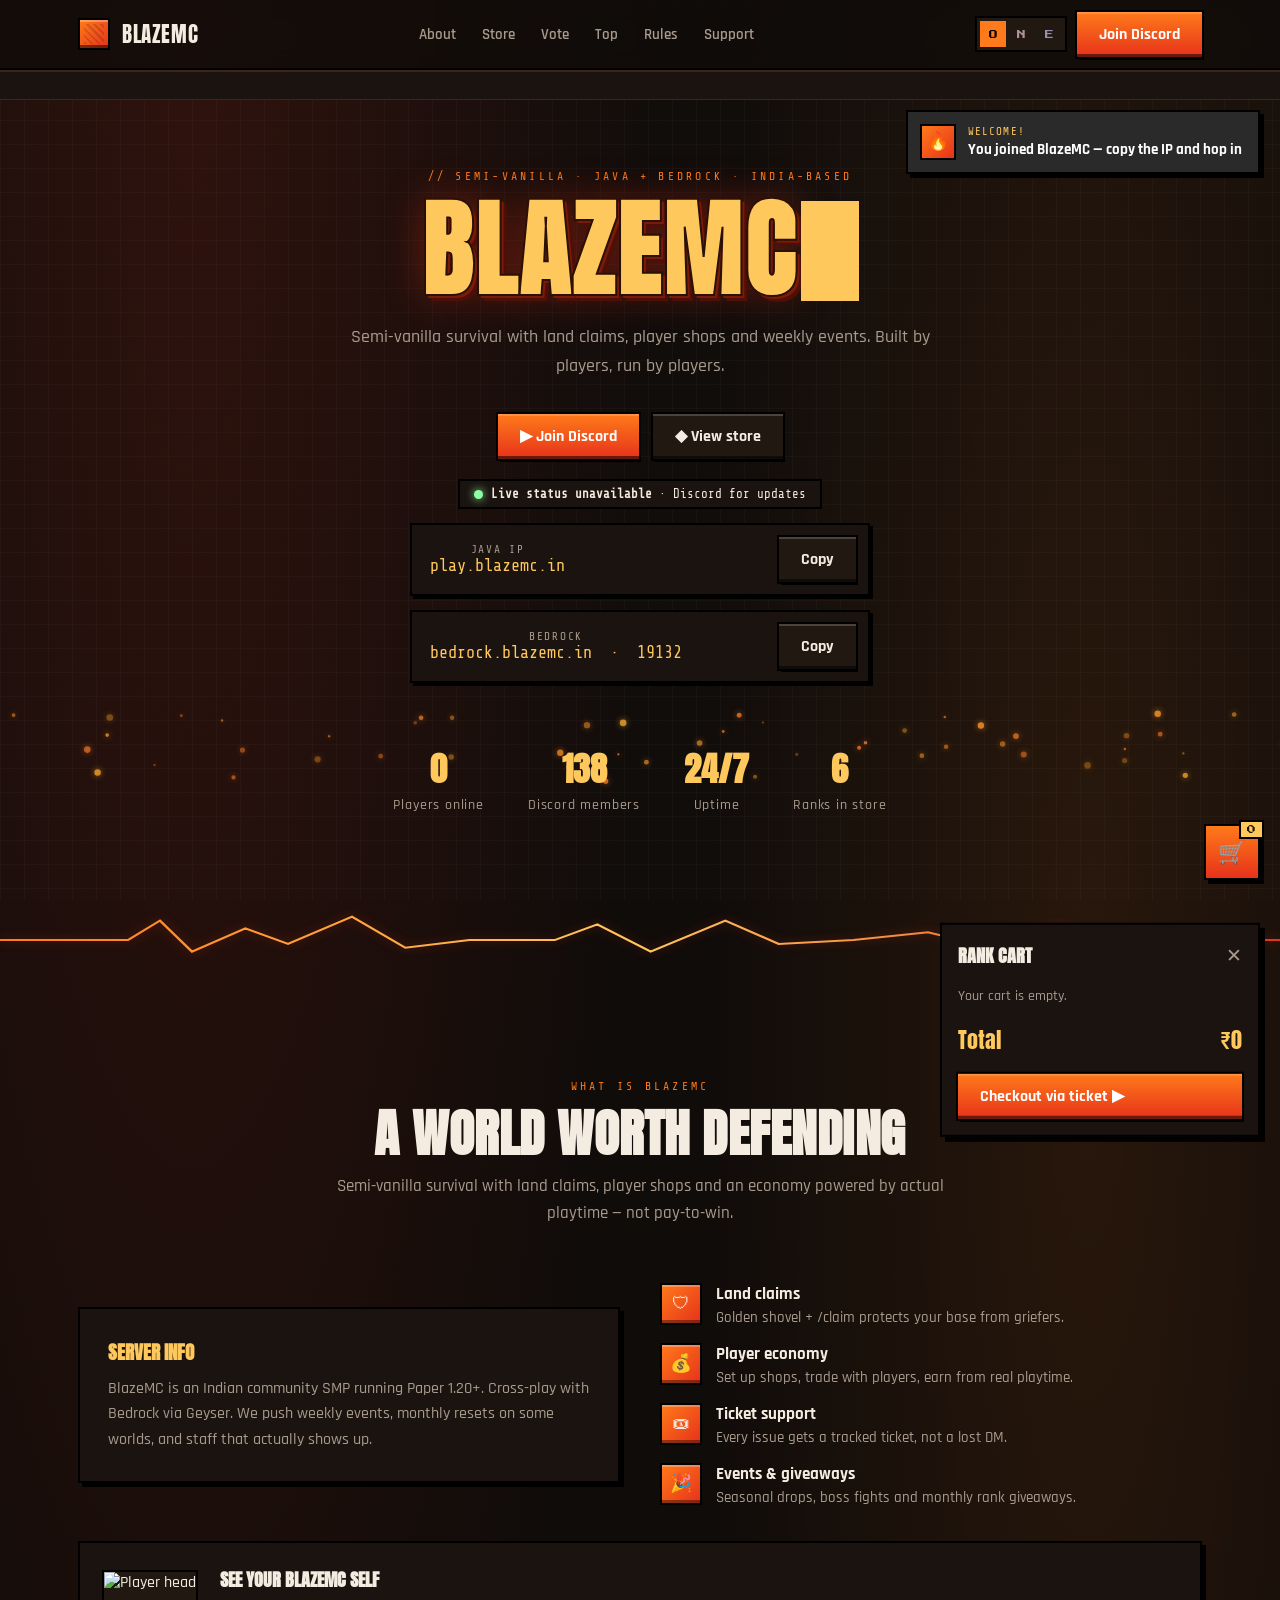
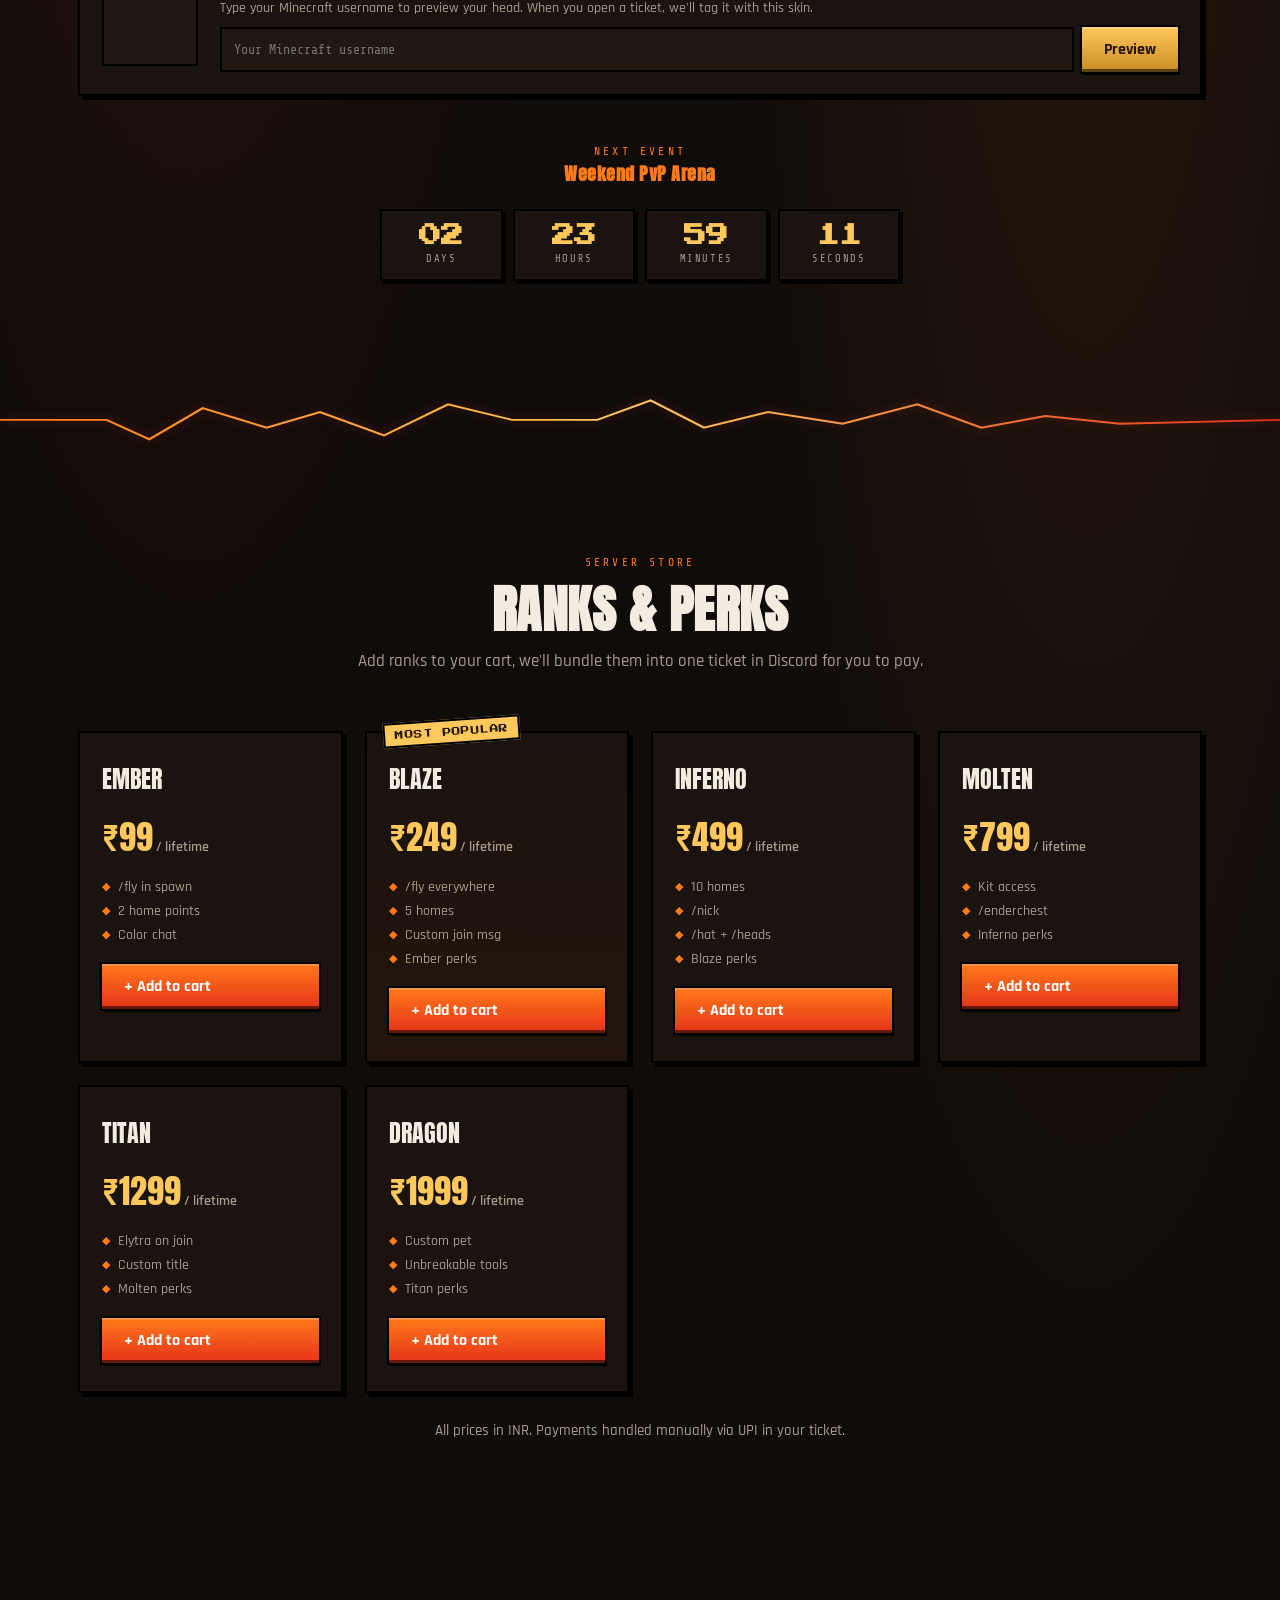
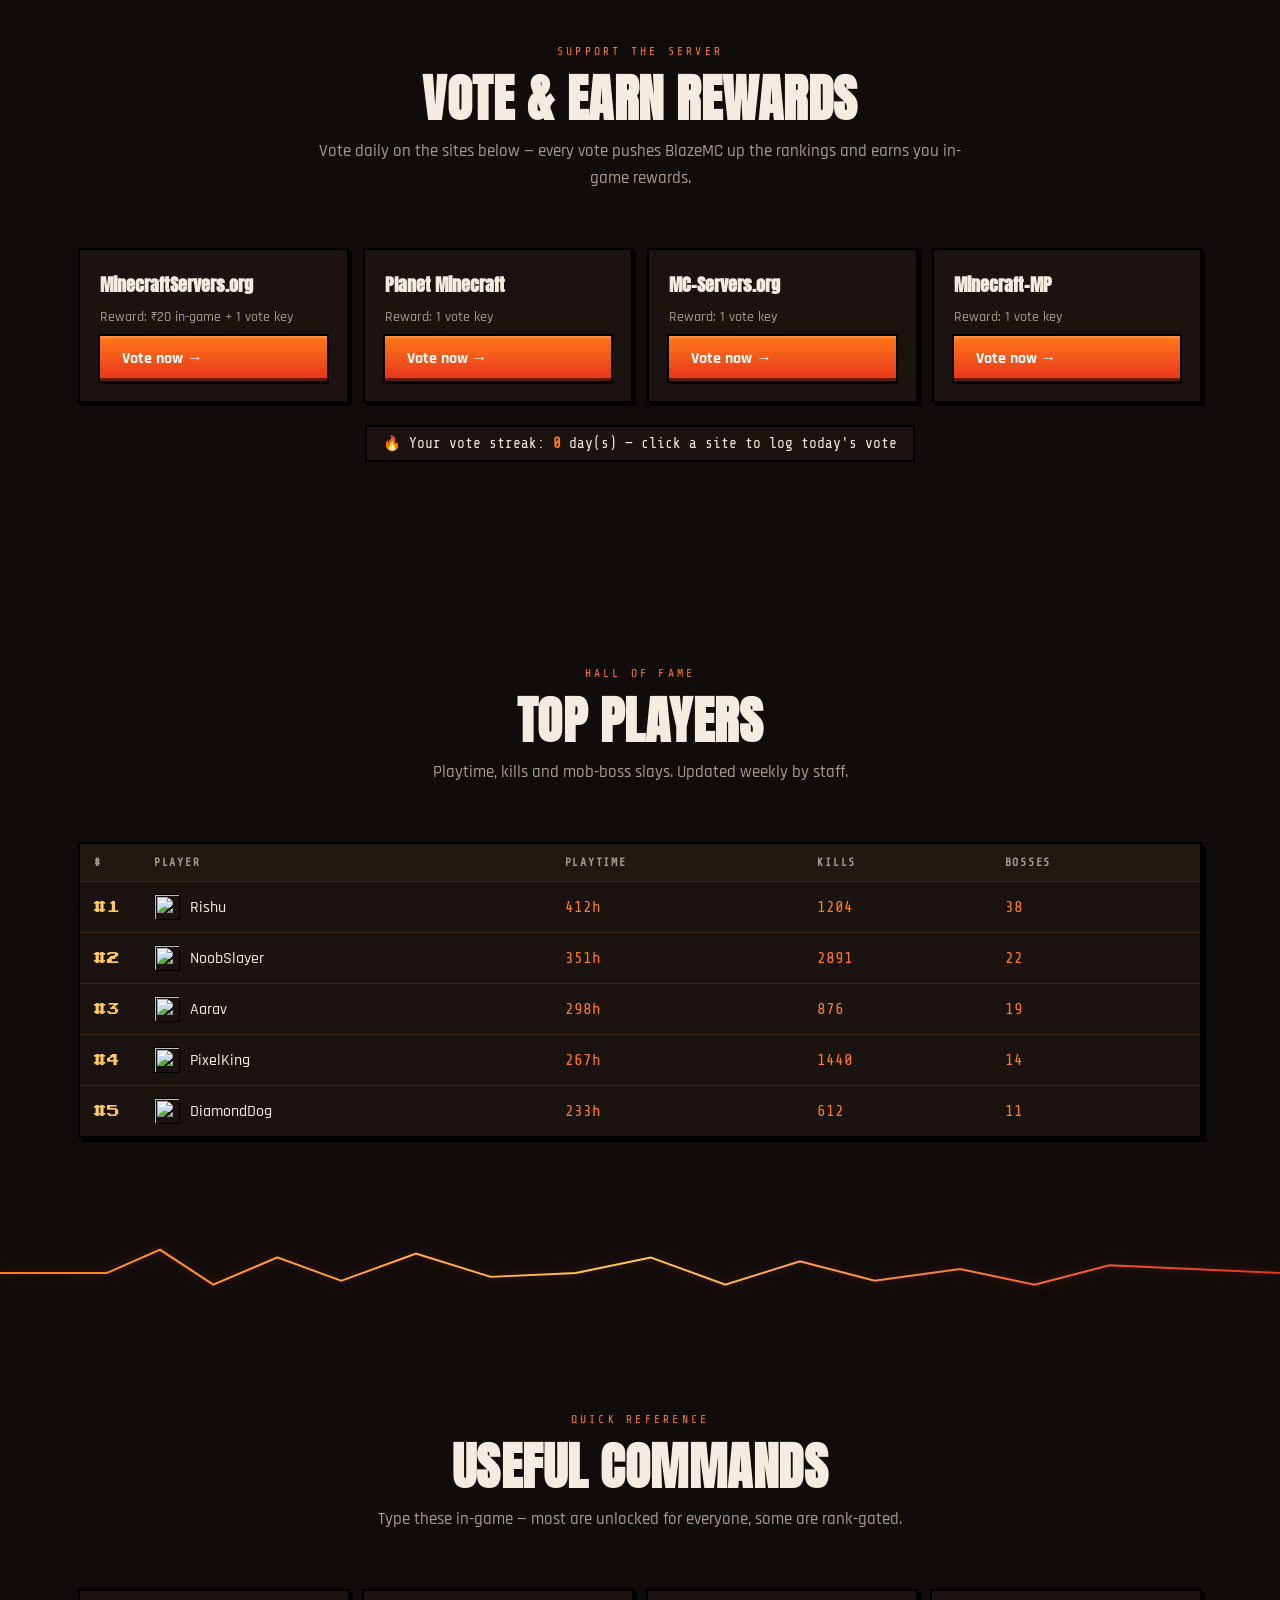
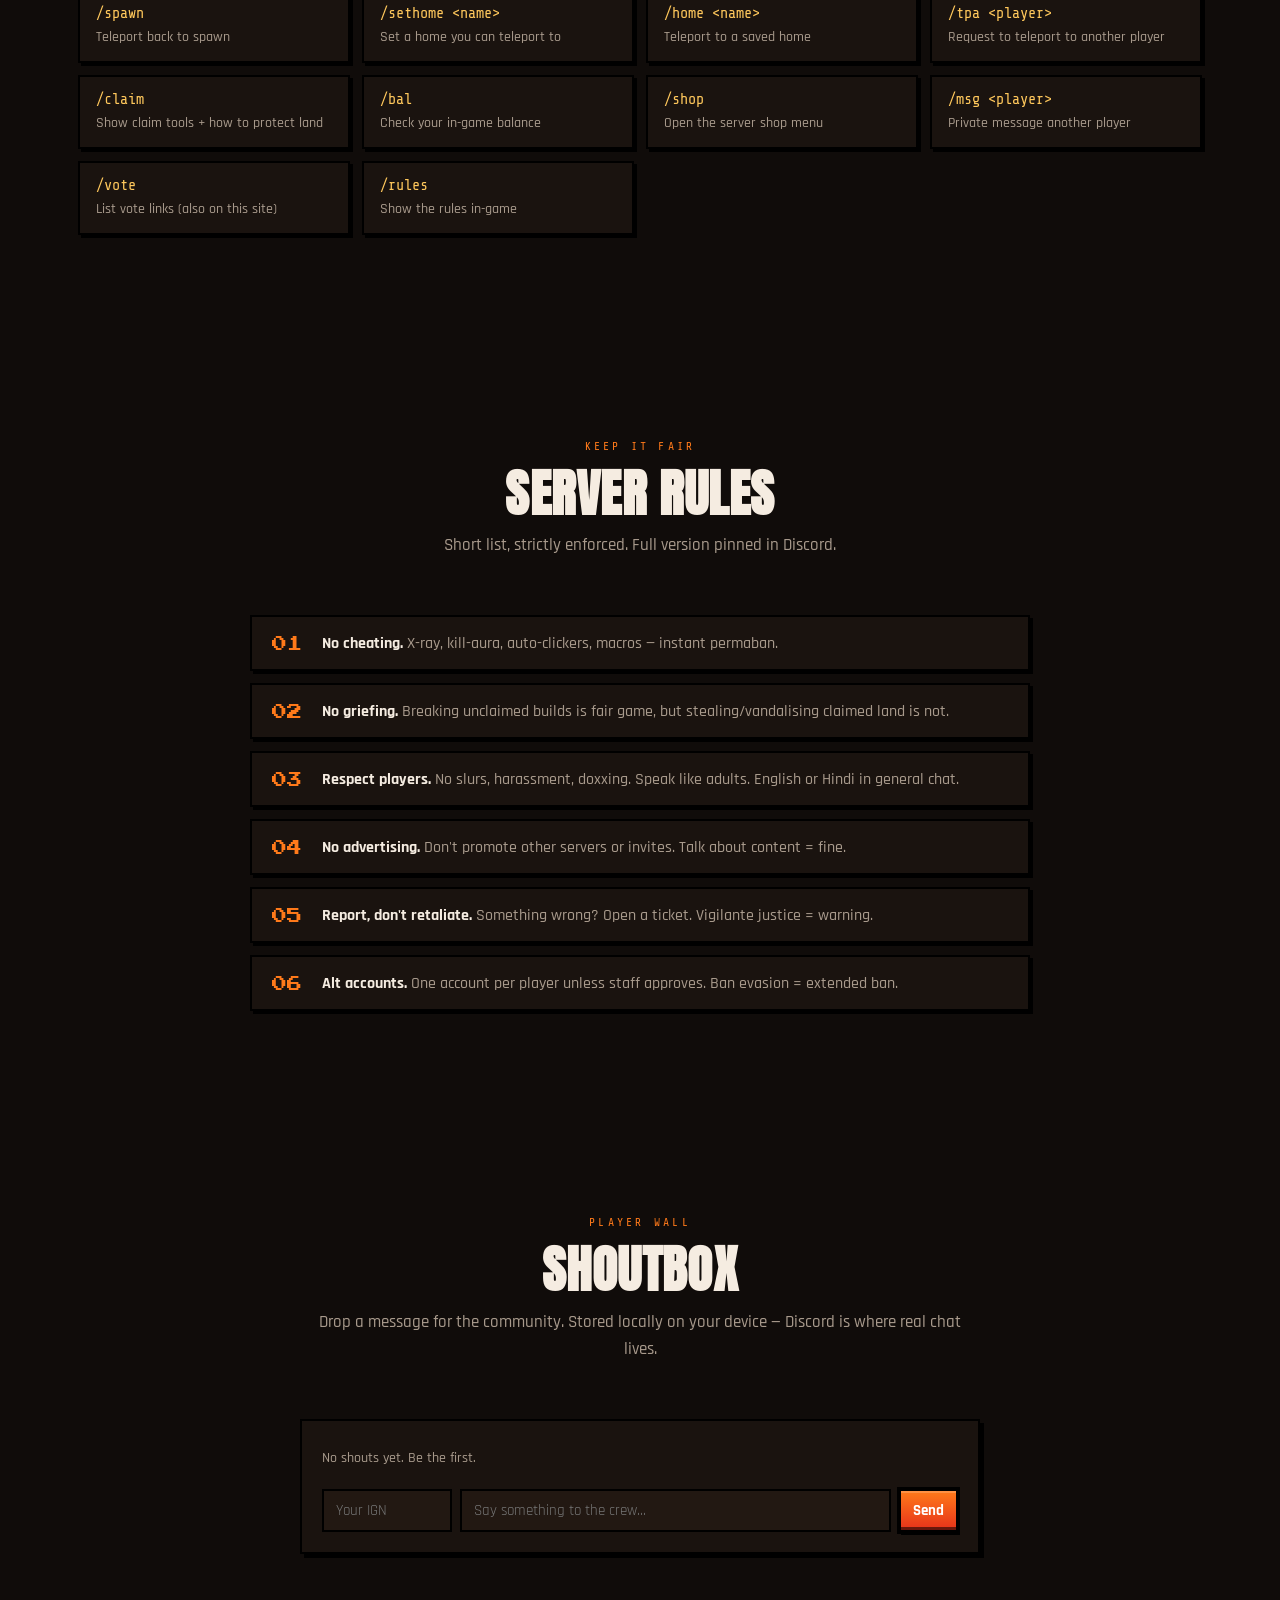
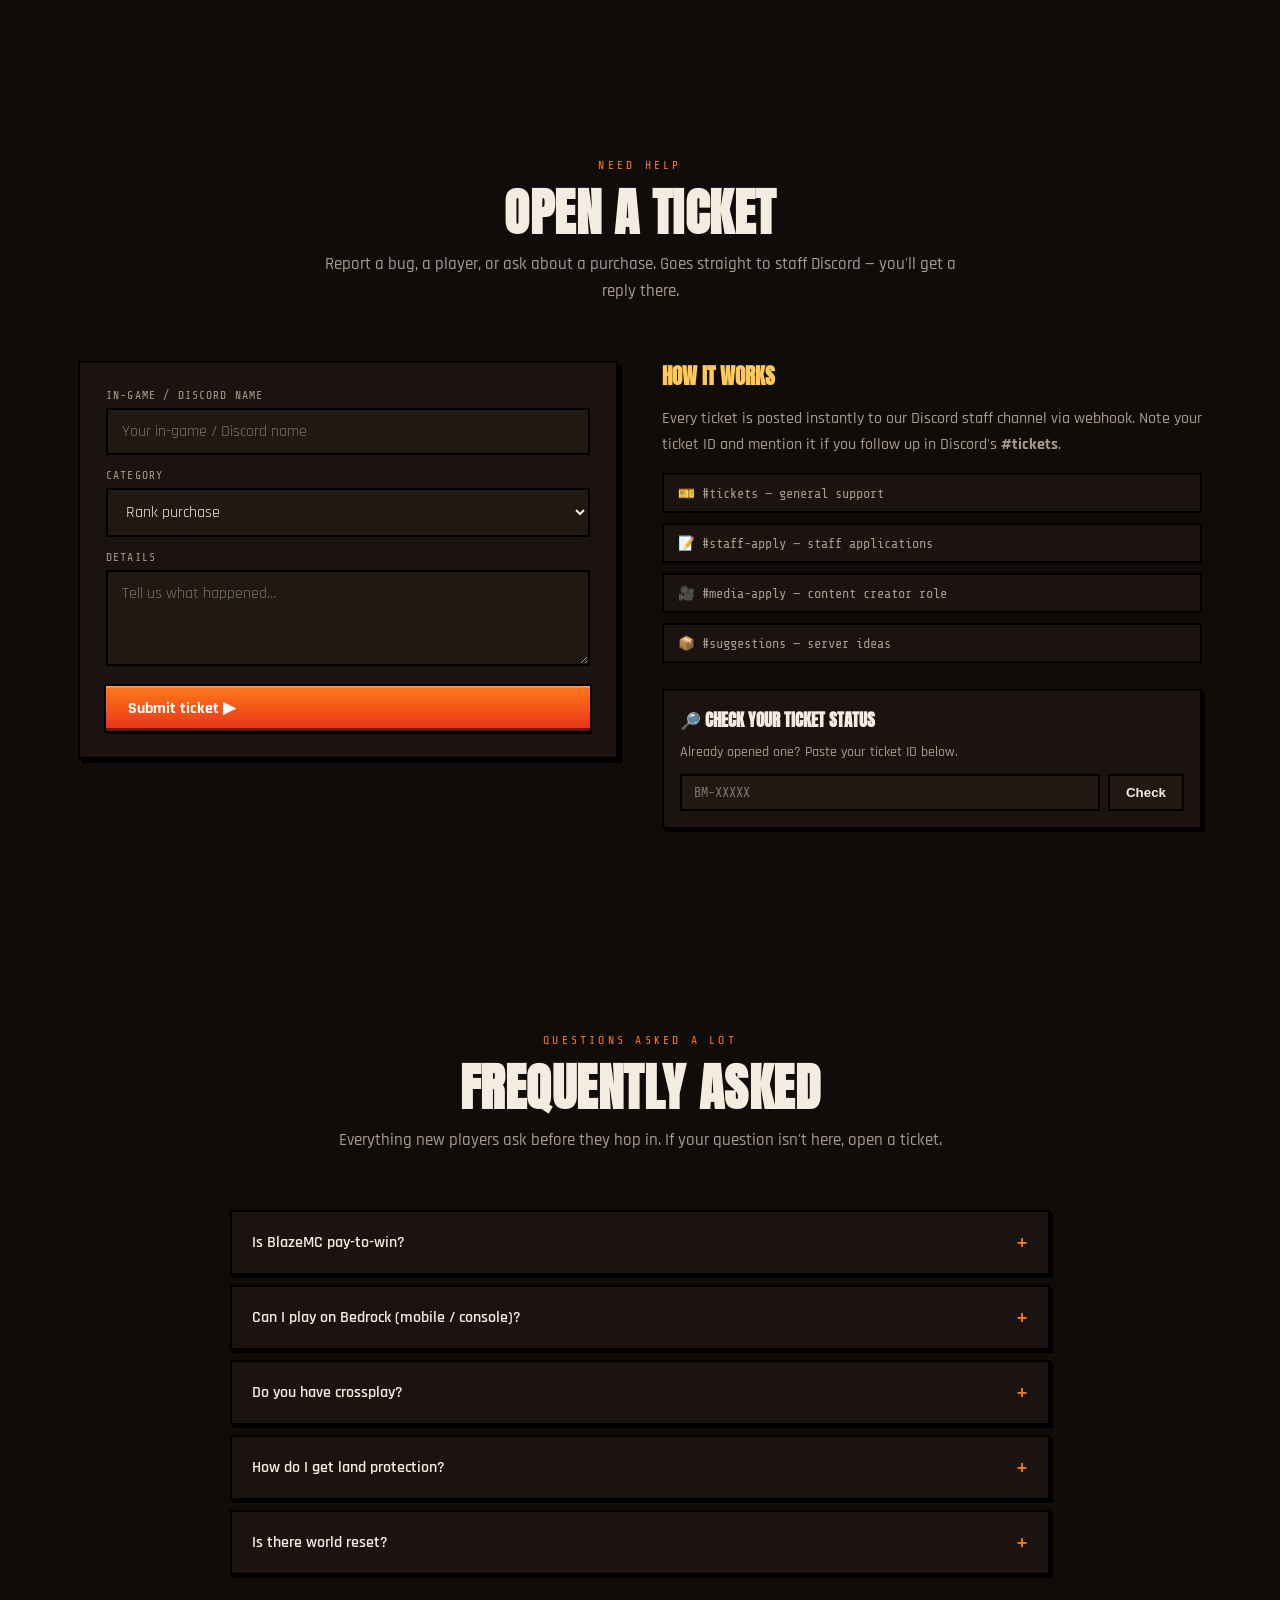
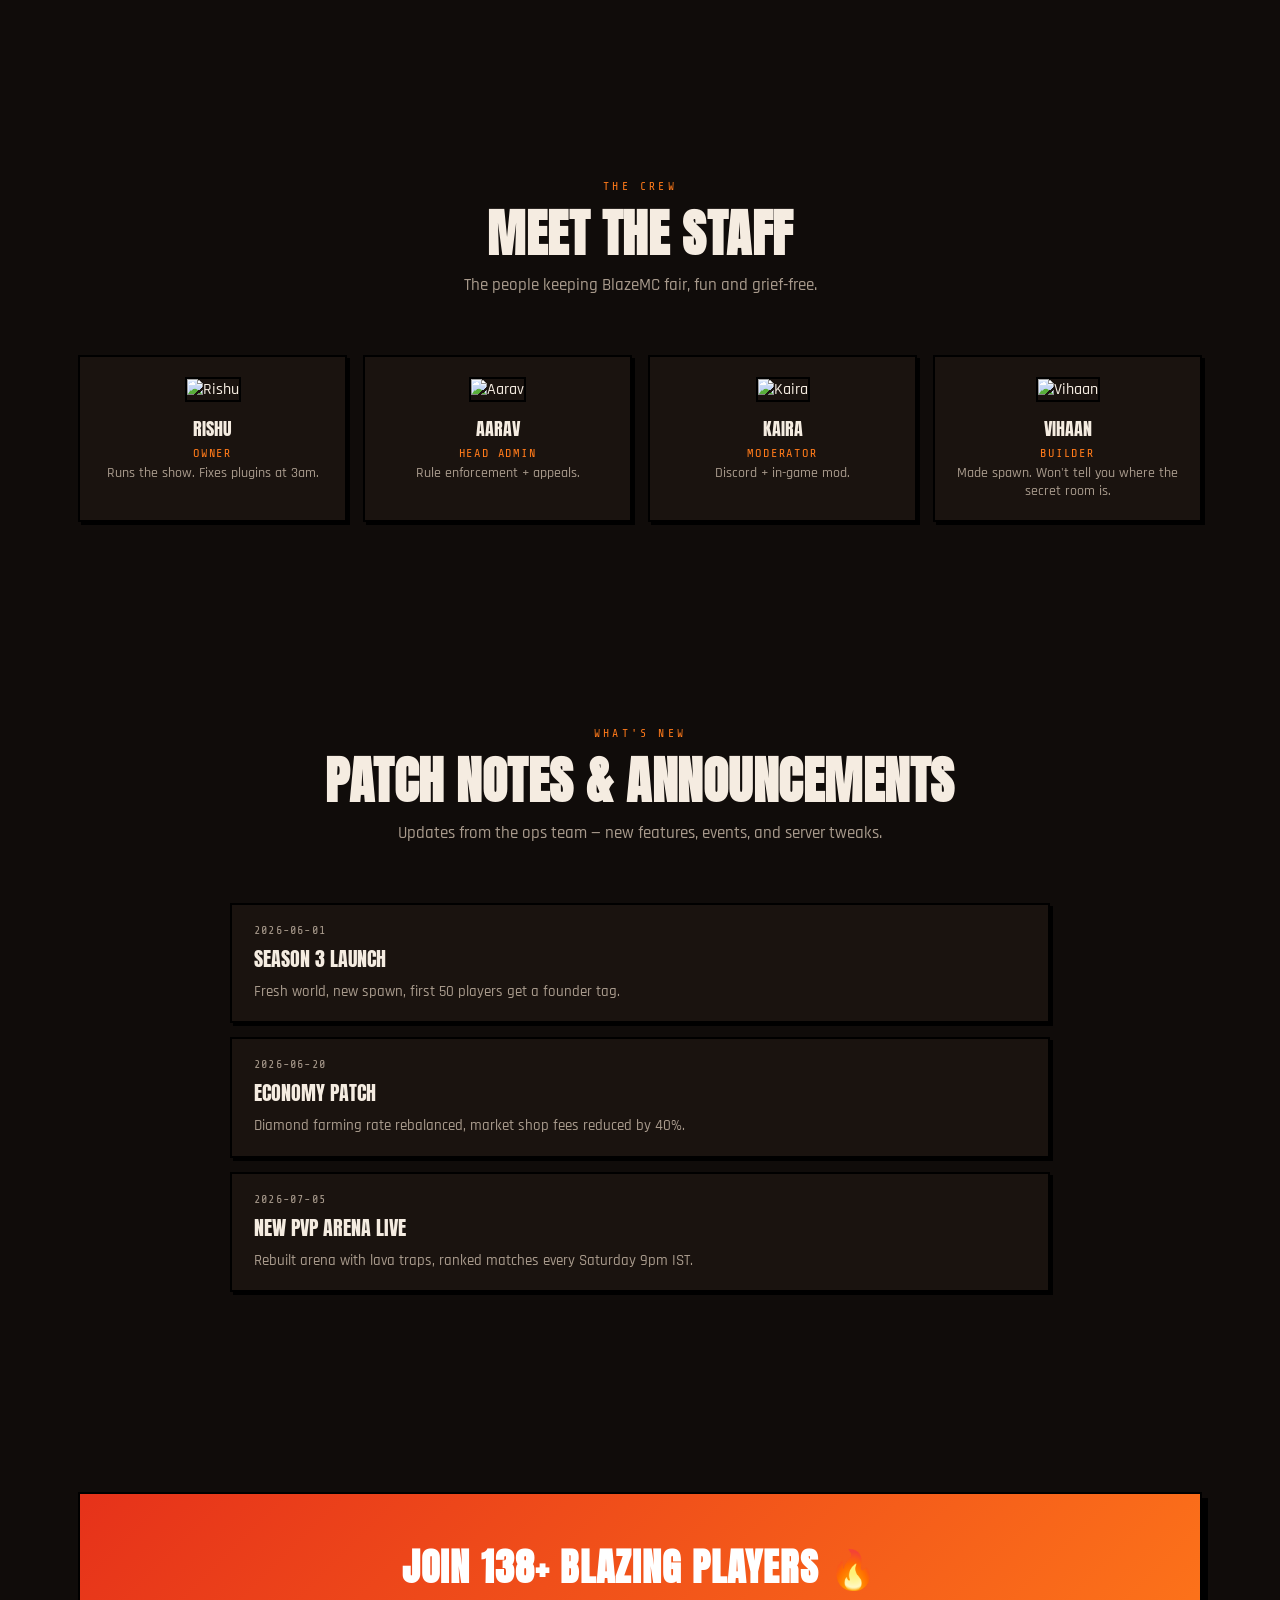
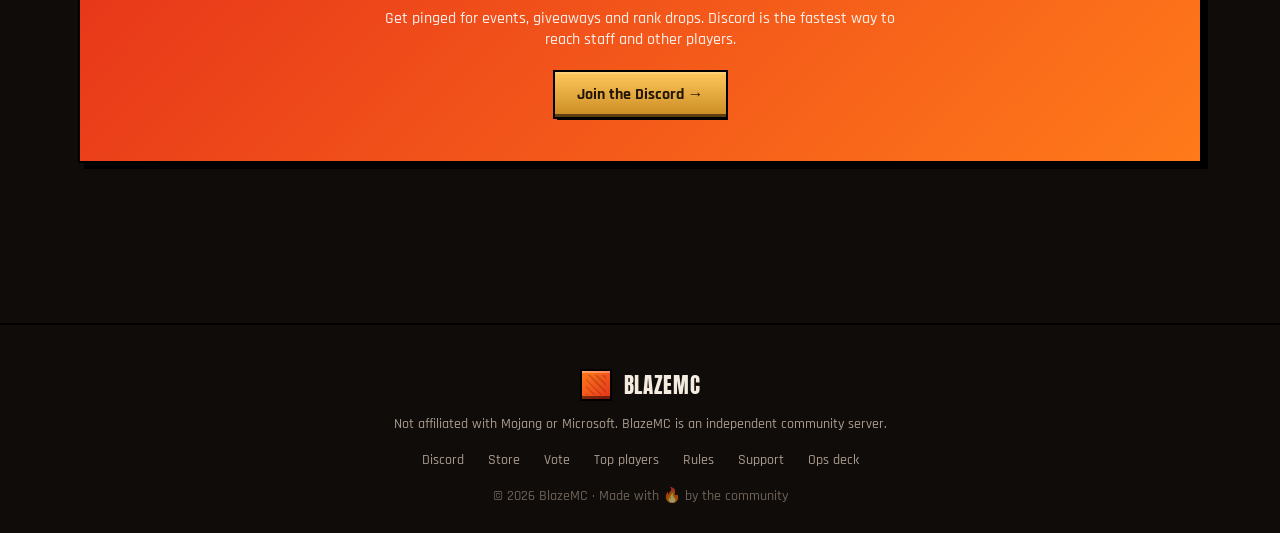
==== commit c00f71f8: "Add files via upload" ====
--- a/index.html
+++ b/index.html
@@ -937,11 +937,11 @@
   bedrockIP:"bedrock.blazemc.in",
   bedrockPort:"19132",
   memberCount:"138",
-  discordInvite:"https://discord.gg/blazemc",
+  discordInvite:"https://discord.gg/mFjqa7Z6B",
   discordWebhookUrl:"",
   rankDuration:"lifetime",
   rankNote:"All prices in INR. Payments handled manually via UPI in your ticket.",
-  adminPassword:"blaze2026",
+  adminPassword:"Rishu@7476",
   staffName:"Operator",
   eventName:"Weekend PvP Arena",
   eventDate:new Date(Date.now()+3*86400000).toISOString().slice(0,16),
@@ -1022,7 +1022,57 @@
     return out;
   }catch(e){ return JSON.parse(JSON.stringify(DEFAULT_CONFIG)); }
 }
-function saveCfg(){ localStorage.setItem(CFG_KEY, JSON.stringify(CONFIG)); }
+function saveCfg(){ localStorage.setItem(CFG_KEY, JSON.stringify(CONFIG)); syncPushSoon(); }
+
+/* ============================================================
+   CLOUD SYNC — jsonblob-backed shared state so every visitor
+   sees the same ops-managed content, shoutbox and ticket queue.
+   ============================================================ */
+const SYNC_URL = 'https://jsonblob.com/api/jsonBlob/019f7f70-57f5-73b1-8100-4ed35c25e0db';
+let _syncPushTimer=null, _syncBusy=false, _lastRemoteV=0, _syncOn=true;
+function _rawArr(k){ try{return JSON.parse(localStorage.getItem(k)||'[]');}catch(e){return [];} }
+async function syncPull(initial){
+  if(!_syncOn) return;
+  try{
+    const r = await fetch(SYNC_URL+'?t='+Date.now(),{cache:'no-store'});
+    if(!r.ok) return;
+    const j = await r.json();
+    if(!j || typeof j!=='object') return;
+    const v = Number(j._v||0);
+    if(v && v<=_lastRemoteV && !initial) return;
+    _lastRemoteV = v;
+    let changed = false;
+    if(j.config && typeof j.config==='object'){
+      const merged = Object.assign({}, DEFAULT_CONFIG, j.config);
+      ['ranks','rules','faq','staff','news','votes','leaderboard','commands'].forEach(k=>{
+        if(!Array.isArray(merged[k])||!merged[k].length) merged[k]=JSON.parse(JSON.stringify(DEFAULT_CONFIG[k]));
+      });
+      CONFIG = merged;
+      localStorage.setItem(CFG_KEY, JSON.stringify(CONFIG));
+      changed = true;
+    }
+    if(Array.isArray(j.tix)){ localStorage.setItem(TIX_KEY, JSON.stringify(j.tix.slice(-500))); changed=true; }
+    if(Array.isArray(j.shout)){ localStorage.setItem(SHOUT_KEY, JSON.stringify(j.shout.slice(-100))); changed=true; }
+    if(changed){
+      if(typeof renderSite==='function') renderSite();
+      if(typeof renderShout==='function') renderShout();
+      const deck=document.getElementById('opsDeck');
+      if(deck && !deck.classList.contains('hidden') && typeof renderOps==='function') renderOps();
+    }
+  }catch(e){/* offline: fall back to local */}
+}
+function syncPushSoon(){ clearTimeout(_syncPushTimer); _syncPushTimer=setTimeout(syncPushNow, 500); }
+async function syncPushNow(){
+  if(_syncBusy || !_syncOn) return;
+  _syncBusy = true;
+  try{
+    const v = Date.now();
+    _lastRemoteV = v;
+    const payload = { _v:v, config:CONFIG, tix:_rawArr(TIX_KEY), shout:_rawArr(SHOUT_KEY) };
+    await fetch(SYNC_URL, {method:'PUT', headers:{'Content-Type':'application/json'}, body:JSON.stringify(payload)});
+  }catch(e){}
+  finally{ _syncBusy = false; }
+}
 
 function esc(s){return String(s==null?'':s).replace(/[&<>"']/g,c=>({'&':'&amp;','<':'&lt;','>':'&gt;','"':'&quot;',"'":'&#39;'}[c]));}
 function wireCopy(id,text,ach){ document.getElementById(id).onclick=()=>{
@@ -1283,7 +1333,7 @@
 /* ========== SHOUTBOX ========== */
 const BAD = ["fuck","shit","bitch","asshole","bhosdi","madarchod","chutiya","gandu","randi"];
 function getShout(){ try{return JSON.parse(localStorage.getItem(SHOUT_KEY)||'[]');}catch(e){return [];} }
-function setShout(a){ localStorage.setItem(SHOUT_KEY, JSON.stringify(a.slice(-100))); }
+function setShout(a){ localStorage.setItem(SHOUT_KEY, JSON.stringify(a.slice(-100))); syncPushSoon(); }
 function filterBad(s){ let out=s; BAD.forEach(w=>{ out = out.replace(new RegExp('\\b'+w+'\\b','ig'), '*'.repeat(w.length)); }); return out; }
 function renderShout(){
   const box=document.getElementById('shoutList');
@@ -1307,7 +1357,7 @@
 
 /* ========== TICKETS ========== */
 function getTix(){ try{return JSON.parse(localStorage.getItem(TIX_KEY)||'[]');}catch(e){return [];} }
-function setTix(list){ localStorage.setItem(TIX_KEY, JSON.stringify(list.slice(-500))); }
+function setTix(list){ localStorage.setItem(TIX_KEY, JSON.stringify(list.slice(-500))); syncPushSoon(); }
 
 async function postWebhook(payload){
   if(!CONFIG.discordWebhookUrl) return false;
@@ -1621,6 +1671,12 @@
 tickCountdown();
 pingServer(); setInterval(pingServer, 60_000);
 document.querySelectorAll('.reveal').forEach(el=>window._blazeObs.observe(el));
+
+/* ========== KICK OFF CLOUD SYNC ========== */
+syncPull(true);
+setInterval(()=>syncPull(false), 15000);
+window.addEventListener('focus',()=>syncPull(false));
+window.addEventListener('online',()=>syncPull(false));
 setTimeout(()=>achievement("Welcome!", "You joined BlazeMC — copy the IP and hop in", "🔥"), 900);
 </script>
 </body>
